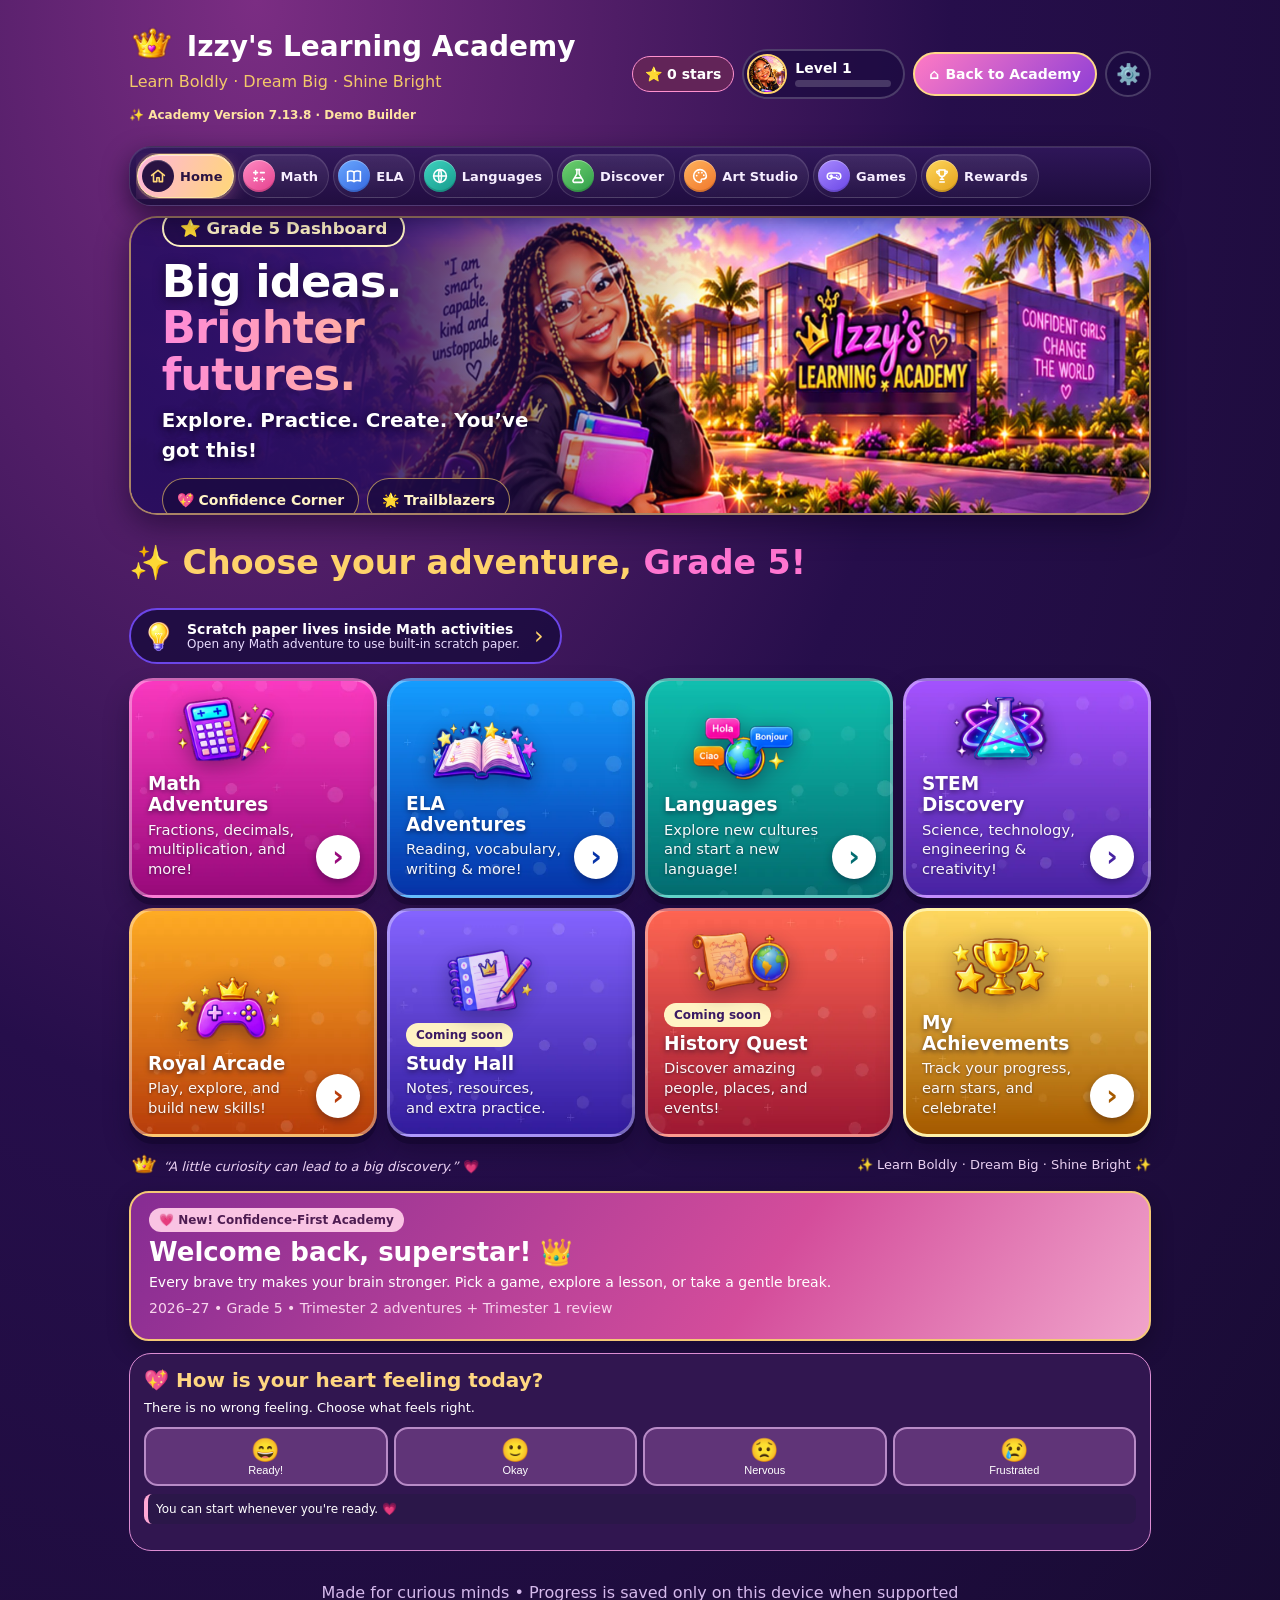
==== academy.html @ f44426f5 "V7.13.9: wider Izzy picture in the Level circle (it was too zoomed in) The Level chip's picture was " ====
<!DOCTYPE html>

<html lang="en"><head><meta charset="utf-8"/><meta content="width=device-width,initial-scale=1,viewport-fit=cover" name="viewport"/><meta content="#25134e" name="theme-color"/><title>Izzy's Learning Academy · V7.13.9 Demo Builder</title><style>
:root{font-family:system-ui,-apple-system,sans-serif;color:#fff;background:#190d35}*{box-sizing:border-box}body{margin:0;background:radial-gradient(ellipse at top,#4c237b,#1a0d36 75%);min-height:100vh}.wrap{max-width:1280px;margin:auto;padding:14px 18px 60px}header{display:flex;justify-content:space-between;align-items:center;gap:12px}h1{font-size:clamp(21px,3vw,34px);margin:8px 0 0}p{line-height:1.5}.sub{color:#f4c969;margin:4px 0 16px}.points{background:#43225d;border:1px solid #bd82e5;border-radius:40px;padding:12px 17px;font-weight:800;white-space:nowrap}.hero{position:relative;border-radius:24px;overflow:hidden;border:2px solid #f5c66b;box-shadow:0 10px 35px #0007}.hero img{width:100%;display:block}.hero .shade{position:absolute;bottom:0;left:0;right:0;height:25%;background:linear-gradient(transparent,#200e41bb)}.grid{display:grid;grid-template-columns:repeat(4,1fr);gap:14px;margin:20px 0}.tile{border:2px solid #f2c976;background:linear-gradient(145deg,#9d278f,#5b1c8a);color:white;border-radius:22px;padding:20px 13px;min-height:155px;text-align:center;cursor:pointer;box-shadow:0 8px 0 #120825;font:inherit}.tile:nth-child(2){background:linear-gradient(145deg,#1679c4,#154e9d)}.tile:nth-child(3){background:linear-gradient(145deg,#bd5387,#702277)}.tile:nth-child(4){background:linear-gradient(145deg,#1cb5a3,#076f84)}.tile b{display:block;font-size:clamp(16px,2vw,23px);margin:8px 0}.tile span{font-size:40px}.tile small{display:block;font-size:13px;line-height:1.5}.panel{background:#311650;border:1px solid #ad74cd;border-radius:22px;padding:22px;margin:14px 0}.panel h2{margin:0 0 12px;color:#ffd575}.hidden{display:none!important}.btn{background:#ffcf65;color:#261039;border:0;border-radius:13px;padding:13px 20px;font-weight:800;font-size:16px;cursor:pointer;margin:5px 6px 5px 0}.btn.secondary{background:#623c87;color:white;border:1px solid #b98ce0}.options{display:grid;grid-template-columns:repeat(2,minmax(0,1fr));gap:12px;margin:20px 0}.option{padding:16px;border:2px solid #a780c9;border-radius:14px;background:#48256d;color:white;text-align:left;font-size:19px;cursor:pointer;min-height:66px}.option:disabled{opacity:.8}.option.correct{background:#176e55;border-color:#6ce1a9}.option.wrong{background:#8b3057;border-color:#ff8d9e}.lesson{background:#1c103a;padding:17px;border-left:4px solid #ffcf65;border-radius:10px;margin:12px 0}.feedback{font-size:18px;font-weight:700;min-height:30px}.affirm{font-size:clamp(18px,3vw,25px);color:#ffdc92;font-weight:700}.tiny{font-size:13px;color:#dfc9f4}.chip{display:inline-block;border:1px solid #f3d48a;border-radius:30px;padding:7px 12px;margin:4px;color:#ffe6ad}.progress{height:13px;border-radius:30px;background:#1a0b2d;overflow:hidden}.bar{height:100%;background:linear-gradient(90deg,#ff9bce,#ffd16d);width:0;transition:width .3s}textarea{width:100%;min-height:125px;border-radius:12px;padding:15px;font-size:17px;background:#fff;color:#241235}.footer{text-align:center;color:#d5b9ec;margin-top:32px}button:focus-visible{outline:4px solid #fff} @media(max-width:760px){.grid{grid-template-columns:repeat(2,1fr)}.tile{min-height:145px}.wrap{padding:10px 12px 35px}.options{grid-template-columns:1fr}.panel{padding:17px}}@media(max-width:360px){.grid{gap:8px}.tile{padding:12px 6px}}
</style>
<style>
:root{--pink:#ff91ce;--hotpink:#ec55ac}
body{background:radial-gradient(ellipse at 20% 0%,#7b2d83,#260e4b 48%,#180b33)}
.points{border-color:var(--pink);background:#622458}
.tile:first-child{background:linear-gradient(145deg,#ef5ab0,#75279e)}
.tile:nth-child(3){background:linear-gradient(145deg,#ff83bc,#87369c)}
.panel{border-color:#dc8dd3}
.panel h2{color:#ffd781}
.btn{background:linear-gradient(110deg,#ffb2dc,#ffd678)}
.option.wrong{background:#48256d;border-color:#ffb4d7}
.v2-hero{background:linear-gradient(125deg,#862c93,#d44d9b 62%,#f0a4cb);padding:18px;border:2px solid #f4c876;border-radius:20px;margin:16px 0;box-shadow:0 8px 22px #0004}
.v2-hero h2{margin:0 0 6px;font-size:clamp(22px,3vw,30px)}
.v2-grid{display:grid;grid-template-columns:repeat(3,minmax(0,1fr));gap:12px;margin:14px 0}
.v2-card{background:#472266;border:1px solid #da8dcf;border-radius:16px;padding:16px}
.v2-card h3{margin:4px 0;color:#ffe0a4}
.v2-card button{margin-top:8px}
.v2-note{font-size:14px;color:#f8d5ed}
.v2-moods{display:grid;grid-template-columns:repeat(4,1fr);gap:8px}
.v2-moods button{background:#603478;border:2px solid #b88bc7;border-radius:14px;color:white;padding:12px 5px;font-size:15px;cursor:pointer}
.v2-moods button:focus,.v2-moods button[aria-pressed=true]{border-color:#ffd877;background:#9a3c8d}
.v2-moods strong{display:block;font-size:25px}
.v2-pill{display:inline-block;background:#f9c3e3;color:#4e1c52;border-radius:20px;padding:5px 12px;font-weight:800}
.v2-status{background:#2b1749;border-left:4px solid #ffa8d5;padding:13px;border-radius:8px;margin:12px 0}
.v2-hidden{display:none}
.v2-choices{display:grid;grid-template-columns:repeat(2,minmax(0,1fr));gap:10px}
.v2-choices button{min-height:65px}
.v2-mini{font-size:14px;color:#e6c9ec}
@media(max-width:760px){.v2-grid{grid-template-columns:1fr 1fr}.v2-moods{grid-template-columns:1fr 1fr}}
@media(max-width:450px){.v2-grid{grid-template-columns:1fr}}
</style>
<style>
/* ===== Multiplication Mastery V7.12.2 (same look as the Full Learning Sessions) ===== */
#v3Center.izmm{--ink:#2a1342;--ink2:#5b3a7c;--paper:#fffaf3;--good:#169a6b;--bad:#d1435b;position:relative;padding:16px;margin:12px 0;border:2px solid #e6b75f;border-radius:24px;background:radial-gradient(120% 90% at 10% 0%,#5a2a8a 0%,#3a1a66 45%,#22124a 100%);color:#fff;box-shadow:0 14px 34px #0b052866}
.izmm .izmm-head{display:flex;align-items:flex-start;gap:12px;justify-content:space-between}
.izmm .izmm-head h2{margin:0 0 4px;font-size:clamp(19px,2.4vw,24px);color:#ffe08f;line-height:1.2}
.izmm .izmm-head p{margin:0 0 12px;font-size:14px;line-height:1.4;color:#f4e6ff}
.izmm .izmm-head .izl-btn.ghost{flex:0 0 auto;background:#ffffff1a;color:#fff;border-color:#ffffff55}
.izmm .izmm-foot{margin:12px 2px 0;font-size:12.5px;color:#e3d2f7;opacity:.9}
.izmm .izmm-loading{color:#f4e6ff}
/* hub */
.izmm .izmm-hero{flex-wrap:nowrap}.izmm .izmm-hero .izl-hero-txt{flex:1 1 0}
.izmm .izmm-ring{position:relative;flex:0 0 auto;width:84px;height:84px;display:grid;place-items:center;align-content:center}
.izmm .izmm-ring svg{position:absolute;inset:0;width:100%;height:100%;transform:rotate(-90deg)}
.izmm .izmm-ring circle{fill:none;stroke-width:8;stroke-linecap:round}.izmm .izmm-ring .t{stroke:#ffffff22}.izmm .izmm-ring .f{stroke:#ffd36b;filter:drop-shadow(0 0 4px #ffd36b88)}
.izmm .izmm-ring b{position:relative;font-size:24px;line-height:1;color:#fff}.izmm .izmm-ring small{position:relative;font-size:11px;color:#ffe9b8;font-weight:800}
.izmm .izmm-stats{display:grid;grid-template-columns:repeat(4,1fr);gap:8px;margin:0 0 12px}
.izmm .izmm-tile{display:flex;flex-direction:column;align-items:center;gap:2px;padding:10px 6px;border-radius:16px;background:linear-gradient(160deg,#ffffff24,#ffffff0d);border:2px solid #ffd98744;text-align:center}
.izmm .izmm-tile span{font-size:20px;line-height:1}.izmm .izmm-tile strong{font-size:24px;line-height:1.1;color:#ffe08f}.izmm .izmm-tile small{font-size:12px;font-weight:750;color:#f1e3ff;line-height:1.2}
.izmm .izmm-resume{display:flex;align-items:center;justify-content:space-between;gap:10px;flex-wrap:wrap;margin:0 0 12px;padding:10px 12px;border-radius:16px;background:#fff3d6;color:#5e3504;font-weight:750;font-size:14.5px}
.izmm .izmm-h{display:flex;align-items:center;gap:8px;margin:14px 0 8px;font-size:16px;color:#ffe9b8}
.izmm .izmm-h span{display:grid;place-items:center;min-width:26px;height:26px;padding:0 4px;border-radius:99px;background:linear-gradient(135deg,#ffd36b,#ff9be0);color:#3a1450;font-size:13px}
.izmm .izmm-sub{margin:-2px 0 8px;font-size:13.5px;color:#f1e3ff;line-height:1.4}
.izmm .izmm-levels{display:grid;grid-template-columns:repeat(auto-fill,minmax(min(100%,210px),1fr));gap:10px}
.izmm .izmm-lvl{position:relative;display:flex;align-items:center;gap:12px;text-align:left;padding:12px;border-radius:18px;border:2px solid #e9d6ff;background:var(--paper);color:var(--ink);box-shadow:0 4px 0 #1a0b33;min-height:84px;transition:transform .1s}
.izmm .izmm-lvl:active{transform:translateY(3px);box-shadow:0 1px 0 #1a0b33}
.izmm .izmm-lvl.on{border-color:#ff9be0;background:linear-gradient(135deg,#fffaf0,#ffe9f6);box-shadow:0 0 0 3px #ff9be0,0 4px 0 #1a0b33}
.izmm .izmm-lvl.on::after{content:"✓";position:absolute;top:8px;right:10px;width:24px;height:24px;border-radius:50%;display:grid;place-items:center;background:#8f3fd6;color:#fff;font-weight:900;font-size:14px}
.izmm .izmm-lvl-t{display:flex;flex-direction:column;gap:2px;min-width:0;flex:1}
.izmm .izmm-lvl-t b{font-size:16px;line-height:1.2}.izmm .izmm-lvl-t small{font-size:13px;color:#7a5a9a;font-weight:700}
.izmm .izmm-lvl-t em{font-style:normal;font-size:12px;color:#5b3a7c;font-weight:750}
.izmm .izmm-bar{display:block;height:7px;margin:3px 0 1px;border-radius:99px;background:#efe6fb;overflow:hidden}.izmm .izmm-bar i{display:block;height:100%;border-radius:99px;background:linear-gradient(90deg,#ffd36b,#ff7ac4)}
.izmm .izmm-modes{display:grid;grid-template-columns:repeat(3,minmax(0,1fr));gap:10px}
.izmm .izmm-mode{display:flex;flex-direction:column;align-items:center;gap:2px;padding:12px 8px;border-radius:18px;border:2px solid #ffffff44;background:#ffffff14;color:#fff;min-height:96px;text-align:center}
.izmm .izmm-mode-ic{font-size:30px;line-height:1.1}.izmm .izmm-mode b{font-size:16px}.izmm .izmm-mode small{font-size:12.5px;color:#f1e3ff;line-height:1.25}
.izmm .izmm-mode.on{background:linear-gradient(135deg,#ff7ac4,#8f3fd6);border-color:#ffe3a1;box-shadow:0 4px 0 #2a1144}
.izmm .izmm-start{width:100%;margin:14px 0 4px}
.izmm .izmm-mode:focus-visible,.izmm .izmm-lvl:focus-visible,.izmm .izmm-map button:focus-visible,.izmm .izmm-flip:focus-visible{outline:3px solid #ffd36b;outline-offset:2px}
/* facts map */
.izmm .izmm-mapbox{margin-top:16px;padding:12px;border-radius:20px;background:#ffffff10;border:2px solid #ffd98744}
.izmm .izmm-mapbox .izmm-h{margin-top:0}
.izmm .izmm-map{display:grid;grid-template-columns:repeat(14,minmax(0,1fr));gap:2px;max-width:560px;margin:0 auto}
.izmm .izmm-map>*{aspect-ratio:1;min-width:0;display:grid;place-items:center;border-radius:6px;font:800 clamp(9px,2.5vw,13px)/1 system-ui,sans-serif;padding:0;border:0}
.izmm .izmm-map .hd{color:#ffe08f;background:transparent}.izmm .izmm-map .hd.corner{color:#ff9be0}
.izmm .izmm-map .hd.row{background:#ffffff1f;color:#ffe08f;border:1px solid #ffd98766}
.izmm .izmm-map .cell{background:#ffffff1a;color:#5e3504}
.izmm .izmm-map .cell.learning{background:#d9c0ff}
.izmm .izmm-map .cell.tricky{background:#ffb27a;color:#6a2400}
.izmm .izmm-map .cell.mastered{background:linear-gradient(145deg,#fff1b8,#ffc93c);color:#5e3504;box-shadow:inset 0 0 0 1px #fff6}
.izmm .izmm-legend{display:flex;flex-wrap:wrap;gap:6px 14px;justify-content:center;margin-top:10px;font-size:12.5px;color:#f1e3ff;font-weight:700}
.izmm .izmm-legend span{display:flex;align-items:center;gap:5px}
.izmm .izmm-legend i{width:14px;height:14px;border-radius:4px;background:#ffffff1a;border:1px solid #ffffff44}
.izmm .izmm-legend i.learning{background:#d9c0ff}.izmm .izmm-legend i.tricky{background:#ffb27a}.izmm .izmm-legend i.mastered{background:linear-gradient(145deg,#fff1b8,#ffc93c)}
/* play */
.izmm .izmm-play .izl-top{margin-bottom:8px}
.izmm .izmm-streak{flex:0 0 auto;padding:6px 12px;border-radius:99px;background:#ffffff1a;border:2px solid #ffffff33;font-weight:850;font-size:15px}
.izmm .izmm-streak.hot{background:linear-gradient(135deg,#ffd36b,#ff7a59);color:#4a1500;border-color:#ffe3a1;animation:izlpop .4s}
.izmm .izmm-prog{margin:0 0 10px;flex-wrap:wrap}.izmm .izmm-prog i.cur{background:#ffd36b;box-shadow:0 0 0 3px #ffd36b55}
.izmm .izmm-flip{display:block;width:100%;margin:12px 0;perspective:1200px;cursor:pointer;-webkit-tap-highlight-color:transparent;touch-action:manipulation;outline:none}
.izmm .izmm-flip[role="group"]{cursor:default}
.izmm .izmm-flip.t .izmm-inner{height:clamp(150px,26vw,210px)}
.izmm .izmm-inner{position:relative;width:100%;height:clamp(200px,34vw,250px);transform-style:preserve-3d;-webkit-transform-style:preserve-3d;transition:transform .55s cubic-bezier(.3,.7,.3,1.15)}
.izmm .izmm-flip.on .izmm-inner{transform:rotateY(180deg)}
.izmm .izmm-face{position:absolute;inset:0;display:flex;flex-direction:column;align-items:center;justify-content:center;gap:6px;padding:16px;border-radius:24px;text-align:center;backface-visibility:hidden;-webkit-backface-visibility:hidden}
.izmm .izmm-face.front{background:radial-gradient(circle at 18% 18%,#fff 0 6%,transparent 7%),radial-gradient(circle at 85% 80%,#ffe9f6 0 9%,transparent 10%),linear-gradient(150deg,#fffaf3,#f6edff);border:3px solid #f2c46d;box-shadow:0 6px 0 #c9a0e8,inset 0 0 0 6px #fff}
.izmm .izmm-face.back{transform:rotateY(180deg);background:radial-gradient(circle at 80% 20%,#fff6 0 7%,transparent 8%),linear-gradient(145deg,#ffd36b,#ff7ac4 55%,#8f3fd6);border:3px solid #fff3c4;color:#fff;box-shadow:0 6px 0 #5a1f86}
.izmm .izmm-face small{font-size:15px;font-weight:800;color:#7a5a9a;letter-spacing:.2px}.izmm .izmm-face.back small{color:#fff4dc}
.izmm .izmm-face strong{font-size:clamp(52px,13vw,88px);line-height:1;font-weight:900;color:#3d1a66;letter-spacing:1px}
.izmm .izmm-face.back strong{color:#fff;text-shadow:0 4px 0 #5a1f8655}
.izmm .izmm-groups{font-size:15px;font-weight:750;color:#6a4a8a}.izmm .izmm-face.back .izmm-groups{color:#fff}
.izmm .izmm-row{justify-content:center;margin-top:8px}.izmm .izmm-row .izl-btn{flex:1 1 140px}
.izmm .izmm-again{background:#fff0f6!important;color:#a3245d!important;border-color:#ffc4dd!important}
.izmm .izmm-display{width:min(100%,220px);min-height:62px;padding:6px 14px;border-radius:16px;border:3px solid #8f3fd6;background:#fff;font:900 34px/1 system-ui,sans-serif;color:var(--ink);text-align:center;box-shadow:0 0 0 4px #e8d8ff;outline:none;caret-color:#8f3fd6;-webkit-appearance:none;appearance:none}
.izmm .izmm-display::placeholder{color:#d6c4ee}
.izmm .izmm-display.right{border-color:var(--good);box-shadow:0 0 0 4px #b9efd9;background:#e7fbf2;color:#0d5a3e;opacity:1;-webkit-text-fill-color:#0d5a3e}
.izmm .izmm-display.wrong{border-color:var(--bad);box-shadow:0 0 0 4px #ffd0d8;background:#fff0f2;animation:izlshake .35s}
.izmm .izmm-pad .izl-key.clr{background:linear-gradient(#fff7e0,#ffe9b0);color:#7a4a00;font-size:20px}
.izmm .izmm-skiprow{display:flex;justify-content:center;margin-top:10px}
.izmm .izmm-skip{background:transparent!important;border-color:#e2d3f5!important;color:#7a5a9a!important;font-weight:750}
.izmm .izl-go{margin-top:12px}
.izmm .izmm-array{display:grid;grid-template-columns:repeat(var(--c),1fr);gap:4px;width:min(100%,calc(var(--c)*26px));margin:10px auto 4px}
.izmm .izmm-array i{aspect-ratio:1;border-radius:50%;background:#ffb300;box-shadow:inset 0 -2px 0 #0002}
.izmm .izmm-array i.b{background:#8f3fd6}.izmm .izmm-array i.x{background:transparent;box-shadow:inset 0 0 0 2px #d1435b88}
.izmm .izmm-zero{margin:8px 0 0;font-weight:700}
.izmm .izl-how ol{margin:6px 0;padding-left:22px;line-height:1.6;font-size:16px}
.izmm .izmm-ans{margin:6px 0 0;font-weight:900;font-size:18px;color:#3d1a66;text-align:center}
.izmm .izmm-spark{position:absolute;left:50%;top:38%;width:0;height:0;pointer-events:none}
.izmm .izmm-spark i{position:absolute;font-style:normal;color:#ffb300;font-size:22px;text-shadow:0 0 8px #ffd36b;transform:rotate(var(--r)) translateY(0);animation:izmmspark .9s ease-out forwards}
@keyframes izmmspark{to{transform:rotate(var(--r)) translateY(-110px);opacity:0}}
/* set complete */
.izmm .izmm-done{text-align:center}
.izmm .izmm-done-top{display:flex;align-items:center;gap:14px;text-align:left;justify-content:center;flex-wrap:wrap}
.izmm .izmm-done-top small{color:#c2187a;font-weight:900;text-transform:uppercase;letter-spacing:.5px;font-size:12px}
.izmm .izmm-done-top h3{margin:2px 0 4px}.izmm .izmm-done-top p{margin:0;color:var(--ink2);font-size:15px;max-width:420px}
.izmm .izmm-earn{margin:4px 0 0;font-weight:850;color:#7a3d00;font-size:16px}
.izmm .izmm-new{margin:8px auto 0;max-width:460px;padding:8px 12px;border-radius:12px;background:#fff3d6;color:#5e3504;font-weight:800}
.izmm .izmm-done h4{margin:14px 0 6px;color:#5b2a86}
.izmm .izmm-results{display:flex;flex-wrap:wrap;gap:6px;justify-content:center}
.izmm .izmm-chip{padding:6px 10px;border-radius:99px;font-weight:800;font-size:14.5px;background:#f3eaff;color:#4a2378}
.izmm .izmm-chip.ok{background:#e1f8ee;color:#0d5a3e}.izmm .izmm-chip.retry{background:#fff3d6;color:#6a4300}.izmm .izmm-chip.no{background:#ffe9f1;color:#a3245d}
@media (min-width:900px){
 .izmm .izmm-stage.t{display:grid;grid-template-columns:minmax(0,1.15fr) minmax(300px,1fr);gap:18px;align-items:center}
 .izmm .izmm-stage.t .izmm-flip.t .izmm-inner{height:300px}
 .izmm .izmm-stage.t .izl-numwrap{margin:0}
 .izmm .izmm-stage.t .izmm-row{width:100%;max-width:340px}
}
.izmm .izl-numwrap .izmm-row{width:100%;max-width:340px}
@media (max-width:600px){
 .izmm .izmm-stats{grid-template-columns:repeat(2,1fr)}
 .izmm .izmm-hero{gap:12px;padding:12px}.izmm .izmm-hero .izl-medal{display:none}
 .izmm .izmm-head{flex-direction:column;gap:0}.izmm .izmm-head .izl-btn{align-self:flex-start;margin:-4px 0 12px}
 .izmm .izmm-mapbox{padding:8px}
 .izmm .izl-title b{font-size:15px}
 .izmm .izmm-levels{grid-template-columns:1fr 1fr;gap:8px}
 .izmm .izmm-lvl{flex-direction:column;align-items:flex-start;gap:6px;padding:10px;min-height:0}
 .izmm .izmm-lvl .izl-medal.sm{width:40px;height:40px;font-size:21px;box-shadow:0 2px 0 #2a1144}
 .izmm .izmm-lvl.on::after{top:8px;right:8px}
 .izmm .izmm-lvl-t{width:100%}.izmm .izmm-lvl-t small{font-size:12px}
 .izmm .izmm-lvl:last-child{grid-column:1/-1;flex-direction:row;align-items:center}
 .izmm .izmm-flip.t .izmm-inner{height:150px}
 .izmm .izmm-flip.t .izmm-face strong{font-size:58px}
 .izmm .izmm-pad .izl-key{height:50px}
}
@media (prefers-reduced-motion:reduce){.izmm .izmm-inner{transition:none}.izmm .izmm-spark{display:none}}
/* 60-second challenge (V7.12.5) */
.izmm .izmm-clock{position:relative;flex:0 0 auto;width:62px;height:62px;display:grid;place-items:center}
.izmm .izmm-clock svg{position:absolute;inset:0;width:100%;height:100%;transform:rotate(-90deg)}
.izmm .izmm-clock circle{fill:none;stroke-width:8;stroke-linecap:round}.izmm .izmm-clock .t{stroke:#ffffff22}.izmm .izmm-clock .f{stroke:#ffd36b;transition:stroke-dasharray .1s linear}
.izmm .izmm-clock b{position:relative;font-size:22px;color:#fff;font-variant-numeric:tabular-nums}
.izmm .izmm-racehint{margin-left:auto;font-size:13px;font-weight:750;color:#7a5a9a}
.izmm .izmm-racebest{margin-top:8px;text-align:center}
@media (max-width:600px){.izmm .izmm-mode{min-height:0;padding:10px 4px}.izmm .izmm-mode small{font-size:11.5px}.izmm .izmm-mode b{font-size:14px}.izmm .izmm-racehint{display:none}}
</style><style id="v671Style">
/* V6.7.1: compact, single-view app shell. Existing activities and storage remain intact. */
.grid[hidden], [hidden]{display:none!important}html{scroll-padding-top:110px}body{overflow-x:hidden}.wrap{max-width:1050px;padding:12px 14px 28px}
header{gap:8px;align-items:center}header h1{font-size:clamp(20px,3.5vw,28px)}header .sub{font-size:clamp(12px,2.5vw,16px);margin-bottom:4px}header .points{font-size:14px;padding:9px 12px}
#academyNav{position:sticky;top:0;z-index:9000;background:#281343f2;backdrop-filter:blur(12px);border:1px solid #e8acdf;border-radius:16px;padding:7px;margin:10px 0;display:flex;align-items:center;gap:6px;box-shadow:0 6px 20px #16092388}
#academyNav .nav-scroll{display:flex;overflow-x:auto;gap:6px;flex:1;scrollbar-width:thin}
#academyNav button{font:700 13px system-ui;white-space:nowrap;border-radius:11px;border:1px solid #e7bbf0;background:#583070;color:#fff;min-height:43px;padding:9px 12px;cursor:pointer}
#academyNav button[aria-current=page]{background:linear-gradient(110deg,#ffb2dc,#ffd678);color:#341342;border-color:#ffdb7b}
#academyNav #royalLaunch{position:static!important;right:auto!important;bottom:auto!important;transform:none!important;box-shadow:none!important;margin:0!important;padding:9px!important;min-width:46px!important;min-height:43px!important;font-size:13px!important;white-space:nowrap}
.academy-view[hidden],#home[hidden],#area[hidden]{display:none!important}
#academyDashboard{margin:10px 0 18px}#academyDashboard .hero{max-height:270px}#academyDashboard .hero img{width:100%;max-height:270px;object-fit:cover;object-position:center 40%}
#academyDashboard .dash-title{color:#ffe19a;margin:16px 0 10px;font-size:19px}
#academyDashboard .dash-grid{display:grid;grid-template-columns:repeat(3,minmax(0,1fr));gap:10px}
#academyDashboard .dash-card{border:2px solid #f3c878;background:linear-gradient(140deg,#8f2e9b,#512071);color:white;border-radius:17px;padding:14px 10px;min-height:102px;font:inherit;cursor:pointer;text-align:center}
#academyDashboard .dash-card:nth-child(2n){background:linear-gradient(145deg,#246cae,#492080)}
#academyDashboard .dash-card b{display:block;font-size:16px;margin:5px 0}#academyDashboard .dash-card span{font-size:28px}#academyDashboard .dash-card small{display:block;font-size:12px;color:#ffe5ac}
#academyDashboard .dash-note{font-size:13px;color:#f2d8fa;margin:12px 2px}
.academy-view{padding:3px 0 25px}.academy-view>.panel,.academy-view>section{margin:12px 0!important}
.academy-view h2{font-size:clamp(21px,3vw,28px)}.academy-view p{line-height:1.4}
.academy-view button,.academy-view select{max-width:100%}
#v6Lab .v6tabs{display:flex;gap:7px;flex-wrap:wrap}#v6Lab .v6tabs button{margin:2px!important}
#cg65Hub .cg65Grid{gap:10px!important}#izzyLanguages button{max-width:100%}
#royalNotebook{z-index:9500!important}
@media(max-width:600px){.wrap{padding:8px 10px 20px}header .points{font-size:12px}#academyNav{margin:7px 0;padding:5px}#academyNav button{font-size:12px;padding:8px 10px}#academyDashboard .dash-grid{grid-template-columns:repeat(2,minmax(0,1fr));gap:8px}#academyDashboard .dash-card{min-height:90px;padding:10px 7px}#academyDashboard .hero,#academyDashboard .hero img{max-height:195px}.academy-view>.panel{padding:14px!important}#cg65Hub{padding:12px!important}#royalLaunch{font-size:0!important}}
</style><style id="v672Fix">
/* V6.7.2: one active subject at a time; accessible mobile layout */
#academyNav{max-width:100%;position:sticky;top:0;z-index:9999}
#academyNav .nav-scroll{min-width:0;overscroll-behavior-x:contain;-webkit-overflow-scrolling:touch}
#academyNav button{flex-shrink:0}
.academy-view[hidden],#home[hidden],#area[hidden]{display:none!important}
#iz67words,#iz67learning,#iz67lab{width:100%;max-width:100%;margin:12px auto;overflow-wrap:anywhere}
#iz67grid{max-width:100%;min-width:0;touch-action:pan-y}
#iz67words button,#iz67learning button,#iz67lab button{min-height:42px}
@media(max-width:600px){.wrap{padding:10px 12px 25px}#academyNav{margin:6px 0;padding:5px}#academyNav button{padding:9px 11px}#academyDashboard .hero{max-height:220px}#academyDashboard .hero img{max-height:220px}#iz67words,#iz67learning,#iz67lab{padding:13px!important}#iz67grid{gap:1px!important}#iz67grid button{min-width:0!important;padding:0!important;min-height:0!important;aspect-ratio:1;font-size:clamp(9px,2.6vw,15px)!important}}
</style><style id="v673Layout">
#v66>h2[hidden],#v66>p[hidden],#v66>.v66tabs[hidden]{display:none!important}
#v66{margin:12px 0!important;max-width:100%;box-sizing:border-box}
.beta-shortcut{margin:6px 6px 10px 0;min-height:44px}
#academyDashboard .hero{height:auto!important;max-height:none!important;aspect-ratio:16/9;display:block}
#academyDashboard .hero img{width:100%!important;height:100%!important;max-height:none!important;object-fit:contain;object-position:center}
#academyDashboard .hero .shade{pointer-events:none}
.academy-view{min-width:0;max-width:100%}
.academy-view[hidden],#home[hidden],#area[hidden]{display:none!important}
#v66,#izzyLanguages,#iz67lab,#cg65Hub,#v2Hub{scroll-margin-top:100px}
@media(orientation:landscape) and (max-height:550px){
 #academyDashboard .hero{width:min(100%,900px);max-height:70vh!important;margin-inline:auto}
 #academyDashboard .hero img{object-fit:contain}
 #academyNav{position:relative!important}
 #academyDashboard .dash-grid{grid-template-columns:repeat(3,minmax(0,1fr))!important}
}
@media(max-width:600px){
 #academyDashboard .hero{max-height:none!important}
 #academyDashboard .hero img{max-height:none!important}
 #v66{padding:12px!important}
 .academy-view .v66choices{grid-template-columns:repeat(2,minmax(0,1fr))}
}
</style><style id="v674Style">
.v674-landing{margin:12px 0!important;padding:16px!important}.v674-choices{display:grid;grid-template-columns:repeat(2,minmax(0,1fr));gap:10px}.v674-choice{background:linear-gradient(135deg,#ffb3d7,#ffdc8a);color:#321344;border:2px solid #edc06b;border-radius:16px;min-height:95px;padding:14px;display:flex;flex-direction:column;justify-content:center;gap:8px;text-align:left;cursor:pointer;font:inherit}.v674-choice strong{font-size:17px}.v674-choice small{font-size:13px}#academyView-games>#cg65Hub{margin-top:10px!important}#academyView-games .cg65Grid{display:grid;grid-template-columns:repeat(2,minmax(0,1fr));gap:10px}#academyView-games .cg65Tile{min-width:0}#academyView-games #iz67words[hidden],#academyView-languages #izzyLanguages[hidden]{display:none!important}#academyView-languages #iz67lab,#academyView-creative #iz67lab{margin-top:12px}#academyDashboard .hero{aspect-ratio:16/9;max-height:unset!important;height:auto!important}#academyDashboard .hero img{width:100%!important;height:100%!important;max-height:unset!important;object-fit:contain!important}#academyView-games #v2Hub{display:none!important}#v2Welcome,#v2MoodPanel{margin:12px 0!important}#academyView-ela #iz67words{display:none!important}
@media(max-width:480px){.v674-choices{grid-template-columns:repeat(2,minmax(0,1fr))}.v674-choice{padding:10px;min-height:88px}.v674-choice strong{font-size:15px}.v674-choice small{font-size:12px}}
@media(orientation:landscape) and (max-height:550px){#academyDashboard .hero{max-height:65vh!important;width:min(100%,850px);margin-inline:auto}#academyDashboard .hero img{object-fit:contain!important}#academyNav{position:relative!important}}
</style><style id="v675Compact">
#academyDashboard .hero{margin:0 0 12px!important}#academyDashboard .dash-title{margin:12px 0!important}#academyDashboard .dash-grid{gap:10px!important}#academyDashboard .dash-card{min-height:108px!important;padding:12px!important}#academyDashboard .dash-note{margin:12px 0!important}
#v2Welcome{margin:12px 0!important;padding:15px 18px!important;min-height:0!important}#v2Welcome h2{font-size:clamp(19px,4.2vw,26px)!important;margin:5px 0!important}#v2Welcome p{font-size:14px!important;line-height:1.4!important;margin:6px 0!important}#v2Welcome .v2-pill{font-size:12px!important;padding:5px 10px!important}
#v2MoodPanel{margin:10px 0!important;padding:14px!important}#v2MoodPanel h2{font-size:20px!important;margin:0 0 6px!important}#v2MoodPanel>p{font-size:13px!important;margin:0 0 9px!important}#v2MoodPanel .v2-moods{display:grid!important;grid-template-columns:repeat(4,minmax(0,1fr))!important;gap:6px!important}#v2MoodPanel .v2-moods button{padding:8px 2px!important;min-width:0!important;font-size:11px!important}#v2MoodPanel .v2-moods strong{display:block;font-size:23px!important}#v2MoodResponse{padding:8px!important;font-size:12px!important;margin-top:8px!important}
#academyView-math .v674-landing{margin-top:12px!important}#academyView-math .v674-choices{display:grid!important;grid-template-columns:repeat(2,minmax(0,1fr))!important;gap:10px!important}#academyView-math .v674-choice{min-height:92px!important;padding:12px!important}#academyView-math .v674-choice strong{font-size:16px!important}#academyView-math .v674-choice small{font-size:12px!important}#mathActiveContent{min-width:0}#mathActiveContent[hidden]{display:none!important}
@media (max-width:360px){#v2MoodPanel .v2-moods{grid-template-columns:repeat(2,minmax(0,1fr))!important}}
@media (orientation:landscape) and (max-height:500px){#academyDashboard .hero img{max-height:230px;object-fit:contain}#academyDashboard .dash-card{min-height:80px!important}}
</style><style id="v677ExpansionStyle">
#academyView-games .cg65Tile{position:relative;overflow:hidden;min-height:175px!important;padding:17px!important;border:2px solid #ffe1a0!important;border-radius:22px!important;background:linear-gradient(145deg,#fbd3eb,#e9a9e1)!important;color:#361344!important;box-shadow:0 6px 0 #28103f,0 12px 24px #10072055;transition:transform .18s}
#academyView-games .cg65Tile:nth-child(4n+2){background:linear-gradient(145deg,#c5e5ff,#a8c7ff)!important}#academyView-games .cg65Tile:nth-child(4n+3){background:linear-gradient(145deg,#ffe9b0,#ffc68d)!important}#academyView-games .cg65Tile:nth-child(4n){background:linear-gradient(145deg,#bff7e5,#92dcd7)!important}
#academyView-games .cg65Tile strong{color:#46145b!important;font-size:clamp(17px,3vw,21px)!important}#academyView-games .cg65Tile p{color:#4c305b!important;font-size:13px!important}#academyView-games .cg65Tile button{min-height:44px!important;background:#6b268e!important;color:white!important;border:2px solid #ffe3a1!important;border-radius:12px!important}#academyView-games .cg65Tile:active{transform:scale(.98)}
.v677-panel{background:linear-gradient(150deg,#452063,#2e174e);border:2px solid #f5c87d;border-radius:20px;padding:17px;margin:14px 0;color:#fff}.v677-panel h2{color:#ffe1a0;margin:0 0 8px}.v677-panel h3{color:#ffd89a}.v677-controls{display:flex;flex-wrap:wrap;gap:8px;margin:12px 0}.v677-controls button,.v677-action{border:2px solid #f5d78c;border-radius:12px;background:linear-gradient(125deg,#ffb5dc,#ffd98d);color:#32133d;min-height:45px;padding:9px 13px;font:700 14px system-ui;cursor:pointer}.v677-controls button[aria-pressed=true]{background:#6b3590;color:#fff}.v677-stage{background:#211037;border:1px solid #a879ca;border-radius:14px;padding:15px;margin:12px 0;line-height:1.6}.v677-answers{display:grid;grid-template-columns:repeat(2,minmax(0,1fr));gap:9px;margin:12px 0}.v677-answers button{padding:12px;background:#56337a;border:2px solid #bfa0e0;color:white;border-radius:12px;min-height:56px;font:600 15px system-ui;cursor:pointer}.v677-answers button:disabled{opacity:.75}.v677-feedback{min-height:38px;font-weight:700;color:#ffe2a0}.v677-small{color:#ead2f2;font-size:13px}.v677-progress{height:10px;background:#211033;border-radius:20px;overflow:hidden;margin:10px 0}.v677-progress>div{height:100%;background:linear-gradient(90deg,#ff91c7,#ffe28a)}.v677-fill svg{display:block;width:100%;max-width:420px;height:auto;margin:auto;touch-action:manipulation;background:#fff9ed;border-radius:14px;border:4px solid #f3c776}.v677-fill [data-fill]{cursor:pointer;stroke:#382044;stroke-width:5;stroke-linejoin:round}.v677-swatch{height:38px!important;min-height:38px!important;width:38px;padding:0!important;border-radius:50%!important;border:3px solid white!important}.v677-swatch[aria-pressed=true]{outline:3px solid #ffe07a;outline-offset:2px}.v677-code{display:grid;grid-template-columns:repeat(2,minmax(0,1fr));gap:8px}.v677-code button{background:#5a3678;color:#fff;border:1px solid #d8b0ef;border-radius:12px;padding:12px;min-height:52px}.v677-lesson-nav{display:flex;gap:8px;flex-wrap:wrap}.v677-lesson-nav button{background:#633781;color:#fff;border:1px solid #dda9f3;border-radius:12px;padding:10px;min-height:44px}.v677-lesson-nav button[aria-pressed=true]{background:#f9c6e6;color:#3d1749}@media(max-width:460px){.v677-answers{grid-template-columns:1fr}#academyView-games .cg65Tile{padding:12px!important;min-height:165px!important}}
</style><style id="iz68-stability">#area{scroll-margin-top:90px}#iz67words{scroll-margin-top:90px}#cg65Hub{scroll-margin-top:90px}#iz68ProgressiveWords{display:block;margin:12px 0;padding:12px 18px;min-height:48px} .cg-memory button{touch-action:manipulation;min-height:52px}</style><style id="iz683Chiclets">
/* V6.8.3: subject/activity chicklet polish. Homepage and game logic untouched. */
.academy-view .v674-choice,.academy-view .cg65Tile,.academy-view .v6action{position:relative;isolation:isolate;overflow:hidden;transform:translateZ(0);border-radius:21px!important;border:2px solid rgba(255,222,155,.92)!important;box-shadow:0 5px 0 #1b0a36,0 10px 22px #0b061a66,inset 0 1px 0 #ffffff77!important;transition:transform .16s ease,box-shadow .16s ease,filter .16s ease;touch-action:manipulation;-webkit-tap-highlight-color:transparent}
.academy-view .v674-choice:before,.academy-view .cg65Tile:before,.academy-view .v6action:before{content:"";position:absolute;z-index:-1;inset:0;background:radial-gradient(circle at 88% 9%,#ffffff88 0%,transparent 34%),linear-gradient(130deg,#ffffff38,transparent 55%);pointer-events:none}
.academy-view .v674-choice{background:linear-gradient(145deg,#ffb7e4 0%,#f58dca 55%,#c67aeb 100%)!important;color:#32123e!important;min-height:106px!important;padding:15px!important}
.academy-view .v674-choice:nth-child(4n+2){background:linear-gradient(145deg,#a8eaff,#8ebeff 55%,#b4a1ff)!important}
.academy-view .v674-choice:nth-child(4n+3){background:linear-gradient(145deg,#ffeaa4,#ffc78e 55%,#ffa9b9)!important}
.academy-view .v674-choice:nth-child(4n){background:linear-gradient(145deg,#b5ffe7,#84e4d5 55%,#91bff7)!important}
.academy-view .v674-choice strong{font-size:clamp(16px,2.6vw,19px)!important;letter-spacing:.1px;line-height:1.22}
.academy-view .v674-choice small{color:#493151!important;font-weight:600;line-height:1.35}
#academyView-games .cg65Tile{background:linear-gradient(145deg,#ffc6e9,#e6a1ed,#b68de7)!important;min-height:166px!important}
#academyView-games .cg65Tile:nth-child(4n+2){background:linear-gradient(145deg,#b6edff,#9bbdff,#b9a1ef)!important}
#academyView-games .cg65Tile:nth-child(4n+3){background:linear-gradient(145deg,#ffedb2,#ffce94,#ffafca)!important}
#academyView-games .cg65Tile:nth-child(4n){background:linear-gradient(145deg,#c4ffe9,#92e7d5,#8bc8ee)!important}
#academyView-games .cg65Tile button{background:linear-gradient(110deg,#67248e,#a02f96)!important;border-color:#ffe4ab!important;box-shadow:0 3px 0 #37104c!important}
.academy-view .v6action{background:linear-gradient(120deg,#ffb9df,#ffd78f)!important;color:#351442!important;min-height:46px}
.academy-view .v674-choice:active,.academy-view .cg65Tile:active,.academy-view .v6action:active{transform:translateY(3px) scale(.985)!important;box-shadow:0 2px 0 #1b0a36,0 5px 12px #0b061a55!important}
.academy-view .v674-choice:focus-visible,.academy-view .cg65Tile:focus-within,.academy-view .v6action:focus-visible{outline:3px solid #fff!important;outline-offset:3px}
@media(hover:hover){.academy-view .v674-choice:hover,.academy-view .cg65Tile:hover,.academy-view .v6action:hover{filter:brightness(1.055);transform:translateY(-2px)}}
@media(max-width:480px){.academy-view .v674-choice{min-height:96px!important;padding:11px!important}.academy-view .v674-choice strong{font-size:15px!important}#academyView-games .cg65Tile{padding:12px!important;min-height:155px!important}}
@media(prefers-reduced-motion:reduce){.academy-view .v674-choice,.academy-view .cg65Tile,.academy-view .v6action{transition:none!important}}
</style><style id="iz684Fixes">.iz680-chip{min-height:44px}</style><style id="iz685ArcadeStyle">
#iz685Arcade{margin:18px 0;padding:18px;border:2px solid #ffd46f;border-radius:24px;background:linear-gradient(145deg,#321257,#57236f 55%,#26194f);color:#fff;box-shadow:0 12px 28px #210b3960}
#iz685Arcade h2{color:#ffdf92;margin:0 0 6px}#iz685Arcade .arcade-grid{display:grid;grid-template-columns:repeat(3,minmax(0,1fr));gap:12px}
#iz685Arcade .arcade-tile{position:relative;overflow:hidden;border:2px solid #ffd782;border-radius:20px;padding:15px 10px;background:linear-gradient(155deg,#c841a6,#662d9a 60%,#272c85);color:white;min-height:170px;text-align:center;box-shadow:0 8px 0 #1b103f,0 13px 24px #100a2e99;touch-action:manipulation;transition:transform .12s}
#iz685Arcade .arcade-tile:active{transform:translateY(5px);box-shadow:0 3px 0 #1b103f}
#iz685Arcade .arcade-tile[aria-pressed=true]{outline:4px solid #7ff6e2;outline-offset:2px}
#iz685Arcade .arcade-tile .art{display:block;font-size:clamp(34px,5vw,54px);filter:drop-shadow(0 4px 5px #16063c)}
#iz685Arcade .arcade-tile strong{display:block;font-size:clamp(14px,2vw,19px);margin:8px 0}
#iz685Arcade .arcade-tile small{font-size:12px;line-height:1.3;display:block;color:#ffebf8}
#iz685Stage{margin-top:15px;border:2px solid #a48dff;border-radius:20px;padding:12px;background:#171532;min-height:80px}
#iz685Stage[hidden]{display:none!important}#iz685Stage canvas{display:block;width:100%;max-width:640px;max-height:60vh;margin:auto;background:#090e26;border-radius:14px;touch-action:none;user-select:none}
#iz685Stage button{border:0;border-radius:12px;padding:11px 16px;min-height:44px;background:#ffe08d;color:#30134a;font-weight:800;margin:4px;touch-action:manipulation}
#iz685Stage button:focus-visible,#iz685Arcade button:focus-visible{outline:3px solid #78fff0;outline-offset:3px}
#iz685Stage .game-controls{display:flex;justify-content:center;gap:10px;flex-wrap:wrap;align-items:center}
#iz685Stage .game-controls button{min-width:65px}#iz685Stage .game-info{font-size:14px;color:#fff0c4;text-align:center;margin:8px 0}
@media(max-width:580px){#iz685Arcade .arcade-grid{grid-template-columns:repeat(2,minmax(0,1fr))}#iz685Arcade .arcade-tile{min-height:150px}}
@media(prefers-reduced-motion:reduce){#iz685Arcade .arcade-tile{transition:none}}
</style><style id="iz69Style">
/* V7.0 Demo Builder: subject activity launchpads; approved homepage unchanged */
.iz69-intro{padding:15px 18px;margin:8px 0 12px;background:linear-gradient(115deg,#49216b,#702c80);border:1px solid #e7b8e3;border-radius:17px}
.iz69-intro h2{margin:0 0 4px;color:#ffe4a5}.iz69-intro>p{margin:5px 0;color:#f8dff7}.iz69-time{font-weight:800;color:#ffdc90!important}
.iz69-chooser{display:grid;grid-template-columns:repeat(2,minmax(0,1fr));gap:10px;margin:12px 0}
.iz69-choice{position:relative;min-width:0;min-height:124px;padding:14px 14px 12px 88px;border-radius:19px;border:2px solid #ffdb9b;background:linear-gradient(130deg,#f9b7e0,#ed83bd 56%,#b78af4);color:#2d123b;text-align:left;cursor:pointer;box-shadow:0 5px 0 #17092e;font:inherit;display:flex;flex-direction:column;justify-content:center;gap:5px;overflow:hidden}
.iz69-choice:nth-child(4n+2){background:linear-gradient(130deg,#a7e8fc,#90b8fb,#bea2f6)}.iz69-choice:nth-child(4n+3){background:linear-gradient(130deg,#ffe9ac,#ffc48d,#ffa7bc)}.iz69-choice:nth-child(4n){background:linear-gradient(130deg,#a6f5d8,#8cdad7,#8cbef2)}
.iz69-choice strong{font-size:clamp(15px,2.2vw,19px);line-height:1.2}.iz69-choice small{font-size:12px;line-height:1.35;color:#4c2d54;font-weight:650}.iz69-choice[aria-pressed=true]{outline:3px solid #fff;outline-offset:2px;box-shadow:0 5px 0 #17092e,0 0 0 6px #ffda7d}
.iz69-art{position:absolute;left:7px;top:50%;transform:translateY(-50%);width:70px;height:84px;filter:drop-shadow(0 3px 2px #47235b55)}.iz69-art svg{width:100%;height:100%}
.iz69-active{margin:14px 0;min-width:0;scroll-margin-top:100px}.iz69-active>section,.iz69-active>div{max-width:100%}
.iz69-back{background:#58307d;color:#fff;border:1px solid #e2b1ee;border-radius:12px;padding:10px 13px;min-height:44px;font-weight:700;margin:0 0 8px}
#academyView-art .v677-panel{max-width:100%}#academyView-games #iz685Arcade{margin:12px 0}
@media(max-width:600px){.iz69-choice{padding:10px 9px 10px 65px;min-height:110px}.iz69-art{width:57px;height:73px;left:3px}.iz69-choice strong{font-size:14px}.iz69-choice small{font-size:11px}.iz69-intro{padding:12px}}
@media(max-width:370px){.iz69-chooser{gap:7px}.iz69-choice{padding-left:49px}.iz69-art{width:44px}}
</style><style id="iz70ArtStyle">
#academyView-art .iz70-art{background:linear-gradient(140deg,#34104e,#1b163f);border:2px solid #ffd38b;border-radius:22px;padding:16px}#academyView-art .iz70-gallery{display:grid;grid-template-columns:repeat(4,minmax(0,1fr));gap:10px}#academyView-art .iz70-scene{background:linear-gradient(145deg,#ffd4eb,#b8c7ff);color:#321342;border:2px solid #ffe0a3;border-radius:17px;padding:12px 7px;min-height:92px;font:700 14px system-ui;cursor:pointer}#academyView-art .iz70-scene[aria-pressed=true]{outline:3px solid #fff;box-shadow:0 0 0 5px #8a388e}#academyView-art .iz70-scene svg{width:100%;height:55px;display:block}#academyView-art .iz70-toolbar{display:flex;flex-wrap:wrap;gap:7px;margin:12px 0}#academyView-art .iz70-toolbar button,#academyView-art .iz70-toolbar select{border:1px solid #ffe0a3;border-radius:11px;padding:10px;background:#5a2a78;color:white;min-height:44px;font:600 14px system-ui}#academyView-art .iz70-toolbar button[aria-pressed=true]{background:#ffdca0;color:#351343}#academyView-art .iz70-workspace{position:relative;max-width:680px;margin:auto;border:4px solid #ffdc9d;border-radius:16px;overflow:hidden;background:white;touch-action:none}#academyView-art .iz70-workspace svg{width:100%;height:auto;display:block;touch-action:none}#academyView-art .iz70-workspace canvas{position:absolute;inset:0;width:100%;height:100%;touch-action:none}#academyView-art .iz70-workspace [data-region]{cursor:crosshair;stroke:#302344;stroke-width:2.5;stroke-linejoin:round}#academyView-art .iz70-palette{display:flex;flex-wrap:wrap;gap:7px;margin:12px 0}#academyView-art .iz70-palette button{width:38px;height:38px;border-radius:50%;border:3px solid #fff;cursor:pointer}#academyView-art .iz70-palette button[aria-pressed=true]{outline:3px solid #ffd779;outline-offset:2px}#academyView-art .iz70-status{color:#ffe5ac;font-size:14px;min-height:22px}#academyView-art .iz70-art button:focus-visible{outline:3px solid white;outline-offset:3px}@media(max-width:520px){#academyView-art .iz70-gallery{grid-template-columns:repeat(2,minmax(0,1fr))}#academyView-art .iz70-art{padding:10px}}
</style><style id="iz71LayoutFix">
/* V7.1: one studio, clean section ownership, mobile nav */
#academyView-art>.iz69-intro,#academyView-art>.iz69-chooser,#academyView-art>.iz69-active{display:none!important}
#academyView-art>.iz70-art{margin:12px 0!important}
#academyNav{overflow:hidden!important}#academyNav .nav-scroll{scrollbar-width:none;scroll-padding-inline:8px}#academyNav .nav-scroll::-webkit-scrollbar{display:none}
#academyNav button{font-size:clamp(12px,2.5vw,14px);min-height:46px}
#academyView-art .iz70-gallery{margin-bottom:12px}
#academyView-art .iz70-scene{min-width:0;overflow:hidden}
#academyView-art .iz70-toolbar{gap:6px}
#academyView-art .iz70-toolbar button{flex:1 1 auto}
@media(max-width:480px){#academyView-art .iz70-scene{font-size:13px;padding:8px 5px}#academyView-art .iz70-toolbar button{padding:9px 7px;font-size:12px}#academyNav{border-radius:12px}}
</style><style id="iz72RepairStyle">
/* V7.2: repaired content ownership, mobile layout, and stable navigation */
#academyNav{max-width:100%;min-width:0;overflow:hidden;position:sticky!important;top:0!important}
#academyNav .nav-scroll{display:flex!important;min-width:0!important;overflow-x:auto!important;scrollbar-width:thin;scroll-padding-inline:12px;-webkit-overflow-scrolling:touch}
#academyNav .nav-scroll button{flex:0 0 auto!important;white-space:nowrap}
#academyView-art>.iz69-intro,#academyView-art>.iz69-chooser,#academyView-art>.iz69-active{display:none!important}
#academyView-art>.iz70-art{display:block!important;margin:10px 0!important}
#academyView-art .iz70-gallery{gap:10px}
#academyView-art .iz70-scene{display:flex;flex-direction:column;align-items:center;justify-content:center;gap:7px;text-align:center;min-height:120px;background:linear-gradient(145deg,#ffe6f4,#c3c7fa)!important}
#academyView-art .iz70-scene svg{height:75px;max-width:150px;filter:drop-shadow(0 3px 2px #41225933)}
#academyView-art .iz70-workspace{margin-top:10px}
#academyView-creative .iz69-active,#academyView-languages .iz69-active{min-height:0}
.iz69-active[hidden],.iz69-chooser[hidden],.iz69-active>[hidden]{display:none!important}
@media(max-width:600px){#academyNav{border-radius:12px!important}#academyView-art .iz70-gallery{grid-template-columns:repeat(2,minmax(0,1fr))}#academyView-art .iz70-scene{min-height:115px}#academyView-art .iz70-toolbar{gap:5px}#academyView-art .iz70-toolbar button{padding:9px 11px}}
</style><style id="iz73ArtVisuals">
/* V7.3: Illustrated scene chooser, art-first presentation */
#academyView-art .iz70-art{background:radial-gradient(ellipse at 80% 0%,#713079,#23143f 70%);padding:clamp(12px,2vw,22px);box-shadow:0 16px 38px #0b062877}
#academyView-art .iz70-gallery{grid-template-columns:repeat(2,minmax(0,1fr));gap:13px;margin:18px 0 20px}
#academyView-art .iz70-scene{position:relative;display:block;min-height:0;padding:0;aspect-ratio:1.5;overflow:hidden;background:#271641;border:3px solid #f8d8a0;border-radius:20px;box-shadow:0 6px 0 #130927,0 13px 20px #12072766;isolation:isolate}
#academyView-art .iz70-scene svg{width:100%;height:100%;object-fit:cover;display:block;filter:saturate(1.12)}
#academyView-art .iz70-scene span{position:absolute;inset:auto 0 0;padding:18px 8px 9px;background:linear-gradient(transparent,#1b0a38eb 45%);font-size:clamp(13px,2.8vw,18px);font-weight:900;color:white;text-shadow:0 2px 4px #1b0b39}
#academyView-art .iz70-scene[aria-pressed=true]{border-color:#fff4bd;outline:3px solid #e8a5ff;outline-offset:2px}
#academyView-art .iz70-workspace{box-shadow:0 10px 30px #110a3280}
#academyView-art .iz70-toolbar{gap:8px}#academyView-art .iz70-toolbar button{flex:1 1 auto}
@media(max-width:440px){#academyView-art .iz70-gallery{gap:9px}#academyView-art .iz70-scene{aspect-ratio:1.13}#academyView-art .iz70-scene span{font-size:12px;padding:15px 4px 6px}}
</style><style id="izMathReviewStyle">
/* Math review: compact launchpad and a single selected activity */
#academyView-math>.iz69-intro{padding:10px 13px!important;margin:6px 0 9px!important;border-radius:14px!important}
#academyView-math>.iz69-intro h2{font-size:clamp(17px,3.4vw,21px)!important;line-height:1.22!important;margin:0 0 3px!important}
#academyView-math>.iz69-intro p{font-size:13px!important;line-height:1.35!important;margin:3px 0!important}
#academyView-math>.iz69-intro .iz69-time{font-size:12px!important}
#academyView-math>.iz69-chooser{gap:8px!important;margin:8px 0 12px!important}
#academyView-math>.iz69-chooser>.iz69-choice{min-height:78px!important;padding:9px 9px 9px 60px!important;border-radius:15px!important;gap:3px!important}
#academyView-math .iz69-choice .iz69-art{width:47px!important;height:56px!important;left:5px!important}
#academyView-math>.iz69-chooser>.iz69-choice strong{font-size:clamp(13px,2.8vw,15px)!important;line-height:1.15!important}
#academyView-math>.iz69-chooser>.iz69-choice small{font-size:11px!important;line-height:1.2!important}
#academyView-math>.iz69-active{margin-top:10px!important}
#academyView-math>.iz69-active[hidden]{display:none!important}
#academyView-math>.iz69-active>.iz69-back{margin-bottom:8px!important}
#academyView-math>.iz69-active>[hidden]{display:none!important}
@media(max-width:390px){#academyView-math>.iz69-chooser>.iz69-choice{padding-left:51px!important}#academyView-math .iz69-choice .iz69-art{width:40px!important;height:48px!important}}
</style><style id="izElaReviewStyle">/* ELA review: mirror approved compact Math launchpad */

/* ELA review: compact launchpad and a single selected activity */
#academyView-ela>.iz69-intro{padding:10px 13px!important;margin:6px 0 9px!important;border-radius:14px!important}
#academyView-ela>.iz69-intro h2{font-size:clamp(17px,3.4vw,21px)!important;line-height:1.22!important;margin:0 0 3px!important}
#academyView-ela>.iz69-intro p{font-size:13px!important;line-height:1.35!important;margin:3px 0!important}
#academyView-ela>.iz69-intro .iz69-time{font-size:12px!important}
#academyView-ela>.iz69-chooser{gap:8px!important;margin:8px 0 12px!important}
#academyView-ela>.iz69-chooser>.iz69-choice{min-height:78px!important;padding:9px 9px 9px 60px!important;border-radius:15px!important;gap:3px!important}
#academyView-ela .iz69-choice .iz69-art{width:47px!important;height:56px!important;left:5px!important}
#academyView-ela>.iz69-chooser>.iz69-choice strong{font-size:clamp(13px,2.8vw,15px)!important;line-height:1.15!important}
#academyView-ela>.iz69-chooser>.iz69-choice small{font-size:11px!important;line-height:1.2!important}
#academyView-ela>.iz69-active{margin-top:10px!important}
#academyView-ela>.iz69-active[hidden]{display:none!important}
#academyView-ela>.iz69-active>.iz69-back{margin-bottom:8px!important}
#academyView-ela>.iz69-active>[hidden]{display:none!important}
@media(max-width:390px){#academyView-ela>.iz69-chooser>.iz69-choice{padding-left:51px!important}#academyView-ela .iz69-choice .iz69-art{width:40px!important;height:48px!important}}
</style><style id="izLanguageReviewStyle">#academyView-languages>.iz69-intro{padding:10px 13px!important;margin:5px 0 9px!important}#academyView-languages>.iz69-intro h2{font-size:clamp(18px,3vw,23px)!important}#academyView-languages>.iz69-intro p{font-size:13px!important;margin:3px 0!important}#academyView-languages>.iz69-chooser .iz69-choice{min-height:78px!important;padding:8px 8px 8px 59px!important}#academyView-languages>.iz69-chooser .iz69-art{width:48px!important;height:54px!important}#academyView-languages>.iz69-chooser .iz69-choice strong{font-size:14px!important}#academyView-languages>.iz69-chooser .iz69-choice small{font-size:11px!important}#academyView-languages>.iz69-active #iz67lab{margin:5px 0!important}</style><style id="izDiscoveryReviewStyle">
/* Discovery review: compact only subject launchpad; home artwork unchanged */
#academyView-creative > .iz69-intro{padding:9px 12px!important;margin:5px 0 8px!important;border-radius:13px}
#academyView-creative > .iz69-intro h2{font-size:clamp(17px,4vw,21px)!important;line-height:1.2;margin:0 0 3px!important}
#academyView-creative > .iz69-intro p{font-size:13px!important;line-height:1.35!important;margin:2px 0!important}
#academyView-creative > .iz69-chooser{gap:8px!important;margin:9px 0!important}
#academyView-creative .iz69-choice{min-height:76px!important;padding:8px 9px 8px 58px!important;border-radius:14px!important;gap:2px!important}
#academyView-creative .iz69-art{width:46px!important;height:53px!important;left:5px!important}
#academyView-creative .iz69-choice strong{font-size:13px!important;line-height:1.15!important}
#academyView-creative .iz69-choice small{font-size:11px!important;line-height:1.2!important}
#academyView-creative > .iz69-active{margin:8px 0!important}
#academyView-creative > .iz69-active > .iz69-back{min-height:38px;padding:7px 10px;font-size:12px}
</style><style id="izGameReviewFix">
/* Game Center review: compact controls; avoid stacked legacy chrome. */
#academyView-games .iz69-intro {padding:12px 15px!important;margin:10px 0!important}
#academyView-games .iz69-intro h2 {font-size:clamp(18px,4.4vw,23px)!important;line-height:1.2!important;margin:0 0 5px!important}
#academyView-games .iz69-intro p {font-size:14px!important;line-height:1.4!important;margin:4px 0!important}
#academyView-games .iz69-choice {min-height:90px!important;padding:10px!important;gap:8px!important}
#academyView-games .iz69-choice strong {font-size:15px!important}
#academyView-games .iz69-choice small {font-size:12px!important}
#academyView-games .cg65Grid {gap:10px!important}
#academyView-games .cg65Tile {padding:12px 9px!important;min-height:0!important}
#academyView-games .cg65Tile strong {font-size:16px!important}
#academyView-games .cg65Tile p {font-size:12px!important;margin:5px 0!important}
#academyView-games .cg65Tile button {font-size:13px!important;padding:9px!important}
#academyView-games #cg65Hub > .cg65Badge {display:none!important}
#academyView-games #cg65Hub > h2 {font-size:20px!important;margin:0 0 5px!important}
#academyView-games #cg65Hub > p {font-size:13px!important;margin:0 0 12px!important}
#izArtLegacyGames {margin:14px 0;padding:12px;border:1px solid #f8c8e9;border-radius:18px}
#izArtLegacyGames h3 {font-size:18px;margin:0 0 10px}
#izArtLegacyGames .cg65Grid {display:grid;grid-template-columns:repeat(2,minmax(0,1fr));gap:10px}
#izArtLegacyGames .cg65Tile {padding:12px}
</style><style id="izPremiumIntegratedCSS">
/* Premium integrated subject layout — applies only to subject views, never the approved homepage */
.academy-view:not([hidden]) > .iz69-intro{padding:10px 14px!important;margin:5px 0 8px!important;border-radius:15px!important}
.academy-view .iz69-intro h2{font-size:clamp(17px,3.7vw,23px)!important;line-height:1.18!important;margin:0 0 4px!important}
.academy-view .iz69-intro p{font-size:clamp(12px,2.65vw,15px)!important;line-height:1.35!important;margin:3px 0!important}
.academy-view .iz69-chooser{gap:8px!important;margin:7px 0!important}
.academy-view .iz69-choice{min-height:78px!important;padding:9px 8px 9px 57px!important;border-radius:15px!important;gap:3px!important;box-shadow:0 3px 0 #17092e!important}
.academy-view .iz69-choice .iz69-art{width:44px!important;height:48px!important;left:7px!important;top:50%!important;transform:translateY(-50%)!important}
.academy-view .iz69-choice .iz69-art svg{width:43px!important;height:48px!important}
.academy-view .iz69-choice strong{font-size:clamp(12px,2.75vw,15px)!important;line-height:1.15!important}
.academy-view .iz69-choice small{font-size:clamp(10px,2.3vw,12px)!important;line-height:1.18!important}
.academy-view .iz69-back{font-size:12px!important;min-height:35px!important;padding:7px 11px!important;margin:7px 0!important}
.academy-view .iz69-active{min-width:0}
.academy-view[hidden],.academy-view [hidden],.iz69-active[hidden],.iz69-chooser[hidden]{display:none!important}
#academyNav{scrollbar-width:none;overscroll-behavior-x:contain}#academyNav::-webkit-scrollbar{display:none}
#academyNav button{white-space:nowrap;flex-shrink:0}
/* Art: actual illustrations fill the scene selectors, not generic gradient rectangles */
#academyView-art .iz70-art{padding:12px!important;background:radial-gradient(ellipse at 12% 0%,#71368c 0%,#34104e 48%,#17102d 100%)!important}
#academyView-art .iz70-art>h2{font-size:21px;margin:0 0 5px}
#academyView-art .iz70-art>p{font-size:13px;line-height:1.35;margin:5px 0 9px}
#academyView-art .iz70-gallery{grid-template-columns:repeat(2,minmax(0,1fr))!important;gap:8px!important}
#academyView-art .iz70-scene{padding:0!important;min-height:0!important;overflow:hidden;position:relative;background:#170f35!important;border:2px solid #e8c179!important;box-shadow:0 5px 15px #09051c80}
#academyView-art .iz70-scene svg{width:100%!important;height:auto!important;aspect-ratio:500/450;display:block!important}
#academyView-art .iz70-scene span{display:block;background:linear-gradient(90deg,#2b123eea,#4a246ce8);padding:7px 4px;color:#fff4d5;font-size:12px;line-height:1.1}
#academyView-art .iz70-toolbar{gap:5px!important;margin:8px 0!important}
#academyView-art .iz70-toolbar button{padding:7px 9px!important;min-height:36px!important;font-size:12px!important}
#academyView-art .iz70-palette{gap:6px!important;margin:7px 0!important}
#academyView-art .iz70-palette button{width:31px!important;height:31px!important;min-width:31px!important}
#academyView-art .iz70-workspace{border-radius:15px;overflow:hidden;box-shadow:0 8px 30px #0c0829aa}
/* Arcade: cinematic cabinet styling without replacing existing game mechanics */
#iz685Arcade{background:radial-gradient(ellipse at 50% -10%,#713d9d 0%,#321357 46%,#110e30 100%)!important;border:2px solid #f6d182!important;box-shadow:inset 0 0 30px #b64df126,0 12px 30px #09051d99!important}
#iz685Arcade .arcade-tile{background:radial-gradient(circle at 50% 0%,#f264d8 0%,#682d9b 50%,#182c68 100%)!important;border-color:#ffe3a1!important;box-shadow:inset 0 0 20px #e5b2ff50,0 6px 0 #120a35,0 10px 22px #08051faa!important}
#cg65Hub .cg65Tile{min-height:0!important;padding:11px!important;border-radius:16px!important}
#cg65Hub .cg65Tile strong{font-size:clamp(13px,3vw,18px)!important}
#cg65Hub .cg65Tile button{min-height:37px!important;padding:8px!important}
#izPremiumDialog{background:linear-gradient(150deg,#321650,#171333);border:1px solid #f6d58e;border-radius:18px;padding:13px;margin:10px 0;color:#fff}
#izPremiumDialog h3{margin:0 0 6px;color:#ffe0a3;font-size:19px}
#izPremiumDialog select,#izPremiumDialog button{font:inherit;border-radius:10px;border:1px solid #e7b4e6;padding:9px;margin:4px 5px 4px 0;min-height:42px}
#izPremiumDialog button{background:#ffe1a0;color:#32143e;font-weight:700}
#izPremiumDialog .dialog-options{display:grid;grid-template-columns:repeat(2,minmax(0,1fr));gap:7px;margin:8px 0}
#izPremiumDialog .dialog-options button{margin:0;white-space:normal;text-align:left}
#izPremiumDialog .dialog-options button[aria-pressed=true]{background:#8be1cb;outline:3px solid #fff}
#izPremiumDialog .dialog-card{background:#fff8f5;color:#32143e;border-radius:13px;padding:13px;margin:9px 0;line-height:1.45}
#izPremiumDialog .dialog-feedback{min-height:30px;font-weight:700;color:#ffe4a2}
@media(max-width:420px){#academyView-art .iz70-art{padding:9px!important}.academy-view .iz69-choice{padding-left:51px!important}.academy-view .iz69-choice .iz69-art{left:4px!important;width:41px!important}}
</style><style id="izNavStyle">
/* ===== Tab bar (V7.12.6): glassy pills with drawn icons in coloured chips; the tab you're on glows gold-pink. =====
   Written with higher specificity than the older tab-bar rules (v671/v672/iz71/iz72/premium) so it applies on its own. */
nav#academyNav{background:linear-gradient(180deg,#30175af2,#1e0d3df2);border:1px solid #ffffff26!important;border-radius:22px!important;padding:6px!important;gap:6px;
  box-shadow:0 10px 26px #0c041d99,inset 0 1px 0 #ffffff1a;backdrop-filter:blur(14px);-webkit-backdrop-filter:blur(14px)}
/* Sized so all nine buttons fit on an iPad in landscape without scrolling, as they did in V7.12.5 (checked in Chromium from
   1024 to 1366 px wide, with 35 px or more to spare); narrower screens scroll the bar, showing as many tabs as V7.12.5 did. */
nav#academyNav .nav-scroll{gap:4px;padding:1px}
nav#academyNav .nav-scroll>button,nav#academyNav>button#royalLaunch{display:inline-flex!important;align-items:center;gap:6px;min-height:44px!important;min-width:0!important;
  padding:4px 10px 4px 4px!important;border-radius:999px!important;border:1px solid #ffffff22!important;background:linear-gradient(180deg,#ffffff17,#ffffff07)!important;
  color:#f6edff!important;font:700 13px/1 system-ui,-apple-system,"Segoe UI",Roboto,sans-serif!important;letter-spacing:.1px;white-space:nowrap;cursor:pointer;
  box-shadow:inset 0 1px 0 #ffffff14;transition:background .15s ease,box-shadow .15s ease,transform .08s ease;-webkit-tap-highlight-color:transparent}
nav#academyNav .nav-scroll>button:hover,nav#academyNav>button#royalLaunch:hover{background:linear-gradient(180deg,#ffffff26,#ffffff0d)!important}
nav#academyNav .nav-scroll>button:active,nav#academyNav>button#royalLaunch:active{transform:scale(.97)}
nav#academyNav .nav-scroll>button:focus-visible,nav#academyNav>button#royalLaunch:focus-visible{outline:3px solid #ffd678;outline-offset:2px}
nav#academyNav .nav-scroll>button[aria-current=page]{background:linear-gradient(110deg,#ffb4dc,#ffd778)!important;color:#2a1342!important;border-color:#ffe6a6!important;
  box-shadow:0 0 0 2px #ffd77840,0 6px 18px #ff9fd04d,inset 0 1px 0 #ffffff80}
.izn-ic{flex:0 0 auto;display:grid;place-items:center;width:32px;height:32px;border-radius:50%;color:#fff;background:var(--izn,#7b4bd6);
  box-shadow:inset 0 1px 0 #ffffff55,inset 0 -2px 0 #00000022}
.izn-ic svg{width:18px;height:18px;display:block}
.izn-home{--izn:linear-gradient(145deg,#a678f0,#6d3fc9)}.izn-math{--izn:linear-gradient(145deg,#ff8ac2,#e5408e)}.izn-ela{--izn:linear-gradient(145deg,#6aa8ff,#3567e0)}
.izn-languages{--izn:linear-gradient(145deg,#3fd3c0,#159a8b)}.izn-creative{--izn:linear-gradient(145deg,#6fd16f,#2f9d4a)}.izn-art{--izn:linear-gradient(145deg,#ffb35c,#f0762b)}
.izn-games{--izn:linear-gradient(145deg,#a98bff,#6a46e6)}.izn-rewards{--izn:linear-gradient(145deg,#ffd65c,#e3a11a)}.izn-notebook{--izn:linear-gradient(145deg,#d59cff,#9a52e8)}
nav#academyNav .nav-scroll>button[aria-current=page] .izn-ic{background:#2a1342;color:#ffd778;box-shadow:inset 0 1px 0 #ffffff33}
.izn-label{display:inline-block}
@media (min-width:601px) and (max-width:1100px){ /* older 1024-px iPads: a little tighter so Rewards and Notebook still show */
  nav#academyNav .nav-scroll>button,nav#academyNav>button#royalLaunch{padding:4px 9px 4px 4px!important;gap:5px}
  .izn-ic{width:30px;height:30px}.izn-ic svg{width:17px;height:17px}
}
@media (max-width:600px){
  nav#academyNav{border-radius:18px!important;padding:5px!important}
  nav#academyNav .nav-scroll>button,nav#academyNav>button#royalLaunch{min-height:44px!important;padding:4px 12px 4px 4px!important;gap:7px;font-size:13px!important}
  .izn-ic{width:34px;height:34px}.izn-ic svg{width:19px;height:19px}
  nav#academyNav>button#royalLaunch{padding:4px!important;gap:0}nav#academyNav>button#royalLaunch .izn-label{position:absolute;width:1px;height:1px;overflow:hidden;clip:rect(0 0 0 0)}
}
</style><style id="izFixV74">#academyView-creative #izPremiumDialog{display:none!important}</style><style id="izPremiumArcadePresentation">#iz685Stage{background:linear-gradient(145deg,#210e47,#3b155d 55%,#130a31);border:2px solid #e8b967;border-radius:26px;padding:clamp(12px,3vw,24px);box-shadow:0 12px 35px #09051e99,inset 0 0 30px #b353c533}#iz685Stage canvas{display:block;width:100%;max-width:480px;height:auto;margin:12px auto;border:5px solid #e8bb6b;border-radius:23px;box-shadow:0 0 0 3px #7b3c9c,0 0 34px #a64fc999;touch-action:none;background:#090923}#iz685Stage .game-controls{display:flex;gap:8px;flex-wrap:wrap;justify-content:center}#iz685Stage .game-controls button{min-height:48px;border-radius:16px;border:2px solid #f5ce81;background:linear-gradient(145deg,#633ca3,#aa3e9f);color:white;font-weight:800;padding:9px 14px;box-shadow:0 4px 0 #281341}#iz685Stage .game-info{color:#ffe4a6;font-weight:650;text-align:center}</style><style id="izPremiumArtPassCSS">
#academyView-art .iz70-workspace{overflow:auto!important;position:relative;max-width:100%;touch-action:pan-x pan-y;overscroll-behavior:contain}
#academyView-art .iz70-workspace svg,#academyView-art .iz70-workspace canvas{width:calc(100% * var(--iz-art-zoom,1))!important;max-width:none!important;}
#academyView-art .iz70-workspace svg [data-region]{stroke:#322644;stroke-width:1.45;stroke-linejoin:round;cursor:crosshair;vector-effect:non-scaling-stroke}
#academyView-art .iz70-workspace svg [data-region]:active{stroke:#c042ab;stroke-width:2.7}
#academyView-art .iz70-toolbar{display:flex;flex-wrap:wrap;gap:7px}
#academyView-art .iz70-toolbar button{min-height:42px}
#academyView-art .iz70-art{background:linear-gradient(140deg,#30104c,#141538)!important}
#academyView-art .iz70-status{min-height:24px}
</style><style>
/* V7.7: polished arcade controls, high-contrast art workspace, no homepage overrides */
#iz685Stage canvas{display:block;width:min(100%,480px);height:auto;margin:12px auto;border:4px solid #e5ba68;border-radius:22px;box-shadow:0 0 0 3px #3c175c,0 18px 48px #1e1039aa,0 0 28px #c95fff70;touch-action:none;background:#090923}
#iz685Stage .game-controls{display:flex;flex-wrap:wrap;justify-content:center;gap:9px;margin:12px 0}
#iz685Stage .game-controls button{min-height:44px;border-radius:12px;font-weight:800;touch-action:none}
#iz685Stage .game-info{text-align:center;font-weight:650;line-height:1.5}
#academyView-art .iz70-workspace{box-shadow:0 12px 35px #48276633;border:5px solid #f1d49b;border-radius:16px;overflow:hidden}
#academyView-art .iz70-toolbar button{min-height:44px}
@media(max-width:600px){#iz685Stage{max-width:100%;overflow:hidden}#iz685Stage .game-controls button{font-size:14px;padding:10px}}
</style><style id="izArcadeV8Style">
/* Royal Arcade V8 */
#iz685Arcade .arcade-tile{display:flex;flex-direction:column;align-items:center;gap:6px;padding:10px 10px 14px!important}
#iz685Arcade .iza-thumb{display:block;width:100%;aspect-ratio:4/5;height:auto;border-radius:14px;border:2px solid #ffe3a1;box-shadow:0 0 0 2px #3b175e,0 8px 18px #08051f99;background:#0b0a24}
#iz685Arcade .arcade-tile strong{margin:4px 0 0!important}
#iz685Stage{position:relative;padding:clamp(8px,2vw,16px)!important}
#iz685Stage .iza-top{display:flex;flex-wrap:wrap;align-items:center;justify-content:center;gap:8px;margin:0 0 8px}
#iz685Stage .iza-title{flex:1 1 140px;text-align:center;color:#ffe08f;font-size:clamp(16px,2.4vw,21px);letter-spacing:.3px;order:-1}
@media(min-width:700px){#iz685Stage .iza-title{order:0}}
#iz685Stage .iza-btn{min-height:44px;border-radius:14px;border:2px solid #f5ce81;background:linear-gradient(145deg,#4a2a86,#8d3496);color:#fff;font-weight:800;padding:8px 14px;box-shadow:0 3px 0 #22103a;font-size:15px}
#iz685Stage .iza-btn:disabled{opacity:.45}
#iz685Stage .iza-screen{position:relative;width:min(100%,600px,calc((100vh - 240px) * .8));width:min(100%,600px,calc((100dvh - 240px) * .8));min-width:min(100%,280px);margin:0 auto;aspect-ratio:4/5}
#iz685Stage .iza-screen canvas{display:block!important;width:100%!important;max-width:none!important;height:100%!important;max-height:none!important;aspect-ratio:auto!important;margin:0!important;border:4px solid #e9bd6c!important;border-radius:20px!important;box-shadow:0 0 0 3px #3c175c,0 14px 40px #12082ccc,0 0 30px #c95fff66!important;touch-action:none;background:#07061a;-webkit-user-select:none;user-select:none;-webkit-touch-callout:none}
#iz685Stage .iza-overlay{position:absolute;inset:4px;display:flex;align-items:center;justify-content:center;border-radius:17px;background:radial-gradient(circle at 50% 35%,#2b1258cc,#0b0620ee);padding:14px;z-index:2}
#iz685Stage .iza-overlay[hidden]{display:none!important}
#iz685Stage .iza-card{max-width:400px;width:100%;text-align:center;color:#fff;max-height:100%;overflow:auto}
#iz685Stage .iza-card h3{margin:0 0 6px;font-size:clamp(22px,4.5vw,32px);color:#ffe08f;text-shadow:0 2px 0 #4a1c6e,0 0 18px #ff7ad9}
#iz685Stage .iza-card p{margin:4px 0 8px;line-height:1.4;color:#ffeefb;font-size:15px}
#iz685Stage .iza-how{list-style:none;padding:0;margin:8px 0 12px;text-align:left;display:grid;gap:5px}
#iz685Stage .iza-how li{background:#ffffff14;border:1px solid #ffffff2a;border-radius:10px;padding:6px 10px;font-size:14px;line-height:1.35}
#iz685Stage .iza-row{display:flex;flex-wrap:wrap;gap:10px;justify-content:center;margin:10px 0 4px}
#iz685Stage .iza-obtn{min-height:52px;border-radius:16px;border:2px solid #ffe3a1;font-weight:900;font-size:17px;padding:10px 18px;color:#2b0f45;background:linear-gradient(145deg,#ffd5ef,#ffd36f);box-shadow:0 4px 0 #6d3a12}
#iz685Stage .iza-obtn.alt{color:#fff;background:linear-gradient(145deg,#5a33a6,#a53aa0);box-shadow:0 4px 0 #24103f}
#iz685Stage .iza-obtn:focus-visible,#iz685Stage .iza-btn:focus-visible,#iz685Stage .iza-pad:focus-visible{outline:3px solid #7ff6e2;outline-offset:3px}
#iz685Stage .iza-score{font-size:clamp(34px,7vw,48px)!important;font-weight:900;color:#7ff6e2!important;margin:2px 0!important;text-shadow:0 0 16px #2ad6ff}
#iz685Stage .iza-best{font-weight:800;color:#ffe08f!important}
#iz685Stage .iza-touch{display:flex;gap:10px;justify-content:center;margin:10px auto 4px;max-width:600px;flex-wrap:nowrap}
#iz685Stage .iza-pad{flex:1 1 0;min-height:60px;min-width:0;border-radius:18px;border:2px solid #f5ce81;background:linear-gradient(160deg,#6c3fb8,#b2409e);color:#fff;font-weight:900;font-size:clamp(14px,3.4vw,18px);box-shadow:0 5px 0 #24103f;touch-action:none;-webkit-user-select:none;user-select:none;-webkit-touch-callout:none;padding:6px}
#iz685Stage .iza-pad.wide{flex:1.4 1 0}
#iz685Stage .iza-pad.down{transform:translateY(4px);box-shadow:0 1px 0 #24103f;background:linear-gradient(160deg,#8f5ae0,#d54fbd)}
#iz685Stage .game-info{font-size:14px;margin:6px 0 0}
@media(max-width:600px){#iz685Stage{padding:6px!important}#iz685Stage .iza-title{display:none}#iz685Stage .iza-top{flex-wrap:nowrap;gap:6px}#iz685Stage .iza-btn{padding:8px 10px;font-size:14px;flex:1 1 auto}#iz685Stage .iza-screen{width:min(100%,calc((100dvh - 230px) * .8))}#iz685Stage .iza-touch{gap:6px}}
@media(prefers-reduced-motion:reduce){#iz685Stage .iza-pad,#iz685Stage .iza-obtn{transition:none}}

</style><style id="izChicletStyle">
/* ===== Chiclets V7.8.1: illustrated jewel tiles (home + every subject tab) ===== */
:is(#academyDashboard, #academyView-math, #academyView-ela, #academyView-languages, #academyView-creative, #academyView-games) .izc-grid{display:grid!important;grid-template-columns:repeat(auto-fill,minmax(min(100%,300px),1fr))!important;gap:14px!important;margin:12px 0 16px!important}
:is(#academyDashboard, #academyView-math, #academyView-ela, #academyView-languages, #academyView-creative, #academyView-games) .izc{
  position:relative!important;display:grid!important;grid-template-columns:70px minmax(0,1fr) 38px!important;grid-template-rows:1fr auto auto 1fr!important;column-gap:12px!important;row-gap:3px!important;align-items:center!important;
  text-align:left!important;min-height:108px!important;padding:14px 16px 14px 14px!important;border-radius:24px!important;border:2px solid #ffd987!important;color:#fff!important;font:inherit;cursor:pointer;
  background:radial-gradient(130% 120% at 8% 0%,var(--c1) 0%,var(--c2) 52%,var(--c3) 100%)!important;
  box-shadow:inset 0 2px 0 rgba(255,255,255,.45),inset 0 -10px 22px rgba(0,0,0,.22),0 6px 0 #1a0b33,0 14px 26px rgba(10,4,30,.42)!important;
  overflow:hidden!important;isolation:isolate;transition:transform .14s ease,box-shadow .14s ease;-webkit-tap-highlight-color:transparent;outline-offset:3px}
:is(#academyDashboard, #academyView-math, #academyView-ela, #academyView-languages, #academyView-creative, #academyView-games) .izc::before{content:"";position:absolute;left:-20%;right:-20%;top:-70%;height:110%;background:linear-gradient(180deg,rgba(255,255,255,.32),rgba(255,255,255,0) 70%);transform:rotate(-6deg);z-index:-1;pointer-events:none}
:is(#academyDashboard, #academyView-math, #academyView-ela, #academyView-languages, #academyView-creative, #academyView-games) .izc::after{content:"";position:absolute;inset:0;z-index:-1;pointer-events:none;opacity:.55;
  background-image:radial-gradient(circle at 82% 22%,rgba(255,255,255,.9) 0 1.5px,transparent 2.5px),radial-gradient(circle at 70% 78%,rgba(255,255,255,.7) 0 1px,transparent 2px),radial-gradient(circle at 93% 60%,rgba(255,240,180,.9) 0 1.5px,transparent 2.5px),radial-gradient(circle at 56% 12%,rgba(255,255,255,.6) 0 1px,transparent 2px)}
:is(#academyDashboard, #academyView-math, #academyView-ela, #academyView-languages, #academyView-creative, #academyView-games) .izc .izc-icon{grid-column:1!important;grid-row:1/5!important;width:70px!important;height:70px!important;position:static!important;transform:none!important;filter:drop-shadow(0 5px 4px rgba(20,4,40,.45));transition:transform .2s ease}
:is(#academyDashboard, #academyView-math, #academyView-ela, #academyView-languages, #academyView-creative, #academyView-games) .izc :is(strong,b){grid-column:2!important;grid-row:2!important;display:block!important;margin:0!important;font-size:clamp(16px,1.6vw,20px)!important;font-weight:900!important;line-height:1.15!important;color:#fff!important;letter-spacing:.1px;overflow-wrap:break-word;hyphens:auto;-webkit-hyphens:auto;min-width:0;text-shadow:0 2px 0 rgba(30,6,50,.35),0 0 12px rgba(255,255,255,.15)}
:is(#academyDashboard, #academyView-math, #academyView-ela, #academyView-languages, #academyView-creative, #academyView-games) .izc small{grid-column:2!important;grid-row:3!important;display:block!important;margin:0!important;font-size:13.5px!important;line-height:1.3!important;font-weight:650!important;color:#fff7e3!important;opacity:.95}
:is(#academyDashboard, #academyView-math, #academyView-ela, #academyView-languages, #academyView-creative, #academyView-games) .izc .izc-go{grid-column:3!important;grid-row:1/5!important;display:grid!important;place-items:center;width:38px!important;height:38px!important;border-radius:50%;background:#fff;box-shadow:0 3px 0 rgba(30,6,50,.35),0 0 0 4px rgba(255,255,255,.28);position:static!important;font-size:0}
:is(#academyDashboard, #academyView-math, #academyView-ela, #academyView-languages, #academyView-creative, #academyView-games) .izc .izc-go svg{width:24px;height:24px}
:is(#academyDashboard, #academyView-math, #academyView-ela, #academyView-languages, #academyView-creative, #academyView-games) .izc .izc-play{fill:var(--c2)}
:is(#academyDashboard, #academyView-math, #academyView-ela, #academyView-languages, #academyView-creative, #academyView-games) .izc .izc-tick{fill:none;stroke:#fff;stroke-width:3.2;stroke-linecap:round;stroke-linejoin:round;display:none}
:is(#academyDashboard, #academyView-math, #academyView-ela, #academyView-languages, #academyView-creative, #academyView-games) .izc[aria-pressed="true"]{border-color:#fff!important;box-shadow:inset 0 2px 0 rgba(255,255,255,.5),0 0 0 4px var(--c1),0 0 26px var(--c1),0 6px 0 #1a0b33!important;outline:none!important}
:is(#academyDashboard, #academyView-math, #academyView-ela, #academyView-languages, #academyView-creative, #academyView-games) .izc[aria-pressed="true"] .izc-go{background:var(--c2)}
:is(#academyDashboard, #academyView-math, #academyView-ela, #academyView-languages, #academyView-creative, #academyView-games) .izc[aria-pressed="true"] .izc-play{display:none}
:is(#academyDashboard, #academyView-math, #academyView-ela, #academyView-languages, #academyView-creative, #academyView-games) .izc[aria-pressed="true"] .izc-tick{display:block}
:is(#academyDashboard, #academyView-math, #academyView-ela, #academyView-languages, #academyView-creative, #academyView-games) .izc:active{transform:translateY(4px);box-shadow:inset 0 2px 0 rgba(255,255,255,.45),0 2px 0 #1a0b33,0 6px 14px rgba(10,4,30,.4)!important}
:is(#academyDashboard, #academyView-math, #academyView-ela, #academyView-languages, #academyView-creative, #academyView-games) .izc:focus-visible{outline:3px solid #fff!important}
@media(hover:hover){:is(#academyDashboard, #academyView-math, #academyView-ela, #academyView-languages, #academyView-creative, #academyView-games) .izc:hover .izc-icon{transform:scale(1.07) rotate(-3deg)}}
/* Phones: on Home, two columns with the icon on top. Inside a course (V7.12.9, NAV-101) the tiles are compact:
   icon left, words right, so every activity fits on one screen and the chosen one opens right under the tab bar. */
@media(max-width:620px){
  #academyDashboard .izc-grid{grid-template-columns:repeat(2,minmax(0,1fr))!important;gap:10px!important}
  #academyDashboard .izc{grid-template-columns:minmax(0,1fr)!important;grid-template-rows:auto auto auto!important;justify-items:center!important;text-align:center!important;min-height:158px!important;padding:12px 8px 12px!important;row-gap:4px!important;border-radius:20px!important}
  #academyDashboard .izc .izc-icon{grid-column:1!important;grid-row:1!important;width:62px!important;height:62px!important}
  #academyDashboard .izc :is(strong,b){grid-column:1!important;grid-row:2!important;font-size:15.5px!important}
  #academyDashboard .izc small{grid-column:1!important;grid-row:3!important;font-size:12px!important}
  #academyDashboard .izc .izc-go{display:none!important}
  #academyDashboard .izc[aria-pressed="true"]{box-shadow:inset 0 2px 0 rgba(255,255,255,.5),0 0 0 4px #fff,0 0 22px var(--c1),0 5px 0 #1a0b33!important}
}
@media(max-width:620px){
  /* Course tiles on phones (NAV-101, fixed in V7.12.12): icon left, words right, every word shown in full.
     The selector names the tile grid directly so older .iz69-choice padding rules (padding-left:51px) no longer win. */
  :is(#academyView-math, #academyView-ela, #academyView-languages, #academyView-creative, #academyView-games).academy-view>.iz69-chooser{grid-template-columns:repeat(2,minmax(0,1fr))!important;gap:8px!important}
  :is(#academyView-math, #academyView-ela, #academyView-languages, #academyView-creative, #academyView-games).academy-view>.iz69-chooser>.izc{grid-template-columns:38px minmax(0,1fr)!important;grid-template-rows:1fr auto auto 1fr!important;justify-items:start!important;align-items:center!important;text-align:left!important;min-height:72px!important;height:auto!important;padding:9px 9px 9px 8px!important;column-gap:7px!important;row-gap:2px!important;border-radius:16px!important}
  :is(#academyView-math, #academyView-ela, #academyView-languages, #academyView-creative, #academyView-games).academy-view>.iz69-chooser>.izc .izc-icon{grid-column:1!important;grid-row:1/5!important;width:38px!important;height:38px!important;margin:0!important;position:static!important}
  :is(#academyView-math, #academyView-ela, #academyView-languages, #academyView-creative, #academyView-games).academy-view>.iz69-chooser>.izc :is(strong,b){grid-column:2!important;grid-row:2!important;font-size:14px!important;line-height:1.2!important;max-width:100%!important;white-space:normal!important;overflow:visible!important;text-overflow:clip!important;overflow-wrap:anywhere!important;hyphens:manual}
  :is(#academyView-math, #academyView-ela, #academyView-languages, #academyView-creative, #academyView-games).academy-view>.iz69-chooser>.izc small{grid-column:2!important;grid-row:3!important;font-size:11.5px!important;line-height:1.25!important;display:block!important;max-width:100%!important;white-space:normal!important;overflow:visible!important;-webkit-line-clamp:unset!important;overflow-wrap:break-word!important}
  :is(#academyView-math, #academyView-ela, #academyView-languages, #academyView-creative, #academyView-games).academy-view>.iz69-chooser>.izc .izc-go{display:none!important}
  :is(#academyView-math, #academyView-ela, #academyView-languages, #academyView-creative, #academyView-games).academy-view>.iz69-chooser>.izc[aria-pressed="true"]{box-shadow:inset 0 2px 0 rgba(255,255,255,.5),0 0 0 3px #fff,0 0 18px var(--c1),0 4px 0 #1a0b33!important}
}
@media(max-width:359px){
  /* Very narrow phones: one tile per row, so long words like "Multiplication" have room */
  :is(#academyView-math, #academyView-ela, #academyView-languages, #academyView-creative, #academyView-games).academy-view>.iz69-chooser{grid-template-columns:minmax(0,1fr)!important;gap:7px!important}
  :is(#academyView-math, #academyView-ela, #academyView-languages, #academyView-creative, #academyView-games).academy-view>.iz69-chooser>.izc{min-height:62px!important}
}

/* An activity opened from its tile is the main view: the tile grid steps aside until "Back to … activities". */
:is(#academyView-math, #academyView-ela, #academyView-languages, #academyView-creative, #academyView-games).iz-focus>.iz69-chooser{display:none!important}
.academy-view.iz-focus>.iz69-active>.iz69-back{display:inline-flex!important;align-items:center;min-height:44px;font-weight:800}
@media(prefers-reduced-motion:reduce){:is(#academyDashboard, #academyView-math, #academyView-ela, #academyView-languages, #academyView-creative, #academyView-games) .izc,:is(#academyDashboard, #academyView-math, #academyView-ela, #academyView-languages, #academyView-creative, #academyView-games) .izc .izc-icon{transition:none}}

</style><style id="izArtStudioV781Style">
/* ===== Royal Art Studio V7.8.1 layout ===== */
#academyView-art .iz70-art .iz70-head h2{margin:0 0 4px!important;font-size:clamp(20px,2.6vw,26px)!important;color:#ffe08f}
#academyView-art .iz70-art .iz70-head p{margin:0 0 10px!important;font-size:14px!important;line-height:1.4;color:#f6e6ff}
/* Scene strip: real pictures that fill their frame */
#academyView-art .iz70-art .iz70-gallery{display:grid!important;grid-template-columns:repeat(4,minmax(0,170px))!important;gap:12px!important;justify-content:start;margin:0 0 14px!important}
#academyView-art .iz70-art .iz70-scene{position:relative!important;display:block!important;aspect-ratio:10/9!important;width:100%;padding:0!important;min-height:0!important;margin:0!important;border-radius:16px!important;overflow:hidden!important;border:3px solid #e8c179!important;background:#170f35!important;box-shadow:0 5px 0 #130927,0 10px 18px #0b052899!important;cursor:pointer}
#academyView-art .iz70-art .iz70-scene svg{position:absolute!important;inset:0!important;width:100%!important;height:100%!important;max-width:none!important;max-height:none!important;aspect-ratio:auto!important;filter:none!important}
#academyView-art .iz70-art .iz70-scene span{position:absolute!important;left:0!important;right:0!important;bottom:0!important;top:auto!important;display:block!important;padding:18px 4px 6px!important;background:linear-gradient(transparent,#1b0a38f0 62%)!important;font-size:13px!important;font-weight:900!important;line-height:1.1!important;color:#fff!important;text-align:center}
#academyView-art .iz70-art .iz70-scene[aria-pressed="true"]{border-color:#fff4bd!important;outline:4px solid #ff8fe0!important;outline-offset:2px;box-shadow:0 0 22px #ff8fe0aa,0 5px 0 #130927!important}
/* Studio: canvas + docked colors/tools */
#academyView-art .iz70-art .iz70-studio{display:grid;grid-template-columns:minmax(0,1fr) 258px;gap:16px;align-items:start}
#academyView-art .iz70-art .iz70-canvaswrap{min-width:0}
#academyView-art .iz70-art .iz70-workspace{width:min(100%,calc((100vh - 110px) * 1.111))!important;width:min(100%,calc((100dvh - 110px) * 1.111))!important;max-width:none!important;margin:0 auto!important;border:5px solid #f1d49b!important;border-radius:16px!important;background:#fff!important}
#academyView-art .iz70-art .iz70-status{text-align:center;margin:6px 0 0!important}
#academyView-art .iz70-art .iz70-dock{position:sticky;top:72px;z-index:5;display:flex;flex-direction:column;gap:12px;padding:12px;border-radius:20px;border:2px solid #e8c179;background:linear-gradient(170deg,#3a1660f2,#1c1240f2);box-shadow:0 12px 30px #08041d99}
#academyView-art .iz70-art .iz70-row{display:flex;flex-wrap:wrap;gap:8px;align-items:center}
#academyView-art .iz70-art .iz70-current{display:flex;align-items:center;gap:10px;width:100%}
#academyView-art .iz70-art .iz70-chip{flex:0 0 auto;width:46px;height:46px;border-radius:50%;border:4px solid #fff;box-shadow:0 0 0 2px #e8c179,0 0 16px rgba(255,255,255,.45)}
#academyView-art .iz70-art .iz70-chipname{font-weight:900;font-size:16px;color:#fff4d5}
#academyView-art .iz70-art .iz70-palette{display:grid!important;grid-template-columns:repeat(4,44px)!important;gap:10px!important;margin:0!important;justify-content:space-between;width:100%}
#academyView-art .iz70-art .iz70-swatch{width:44px!important;height:44px!important;min-width:44px!important;min-height:44px!important;padding:0!important;border-radius:50%!important;border:3px solid #fff!important;box-shadow:0 3px 6px #0008!important;cursor:pointer;transition:transform .1s}
#academyView-art .iz70-art .iz70-swatch[aria-pressed="true"]{outline:4px solid #ffd36b!important;outline-offset:3px;transform:scale(1.1)}
#academyView-art .iz70-art .iz70-more{width:100%;min-height:48px;border-radius:14px;border:2px solid #ffe3a1;background:linear-gradient(135deg,#ff6fb5,#8f3fd6);color:#fff;font:900 16px system-ui,sans-serif;box-shadow:0 4px 0 #24103f;cursor:pointer}
#academyView-art .iz70-art .iz70-tools{display:grid!important;grid-template-columns:repeat(3,minmax(0,1fr));gap:8px}
#academyView-art .iz70-art .iz70-tools button{min-height:58px;display:flex;flex-direction:column;align-items:center;justify-content:center;gap:2px;border-radius:14px;border:2px solid #e8c179;background:#4a2678;color:#fff;font:800 13px system-ui,sans-serif;cursor:pointer;padding:4px}
#academyView-art .iz70-art .iz70-tools button span{font-size:22px;line-height:1}
#academyView-art .iz70-art .iz70-tools button[aria-pressed="true"]{background:linear-gradient(135deg,#ffe08f,#ffb3d9);color:#3a1450;border-color:#fff}
#academyView-art .iz70-art .iz70-size{grid-column:1/-1;display:flex;align-items:center;gap:10px;color:#fff;font-weight:800;font-size:14px}
#academyView-art .iz70-art .iz70-size[hidden]{display:none!important}
#academyView-art .iz70-art .iz70-size input{flex:1;accent-color:#ff6fb5;min-height:32px}
#academyView-art .iz70-art .iz70-toolbar{display:grid!important;grid-template-columns:repeat(4,minmax(0,1fr))!important;gap:6px!important;margin:0!important}
#academyView-art .iz70-art .iz70-toolbar button{min-height:44px!important;padding:4px 2px!important;font:800 13px system-ui,sans-serif!important;border-radius:12px!important;border:1px solid #ffe0a3!important;background:#5a2a78!important;color:#fff!important;flex:none!important}
/* "More colors" sheet */
#academyView-art .iz70-art .iz70-sheet{position:fixed;inset:0;z-index:1000;display:flex;align-items:center;justify-content:center;padding:14px;background:#0b0620c4}
#academyView-art .iz70-art .iz70-sheet[hidden]{display:none!important}
#academyView-art .iz70-art .iz70-sheet-card{width:min(600px,100%);max-height:calc(100dvh - 28px);overflow:auto;padding:16px 18px;border-radius:24px;border:2px solid #e8c179;background:linear-gradient(160deg,#401868,#1c1240);color:#fff;box-shadow:0 20px 50px #000a}
#academyView-art .iz70-art .iz70-sheet-head{display:flex;align-items:center;justify-content:space-between;gap:10px;position:sticky;top:-16px;padding:4px 0 8px;background:inherit}
#academyView-art .iz70-art .iz70-sheet-head h3{margin:0;color:#ffe08f;font-size:21px}
#academyView-art .iz70-art .iz70-sheet-done{min-height:46px;padding:8px 20px;border-radius:14px;border:2px solid #fff;background:#ffd36b;color:#3a1450;font:900 16px system-ui,sans-serif;cursor:pointer}
#academyView-art .iz70-art .iz70-sheet h4{margin:14px 0 8px;color:#ffe08f;font-size:14px;letter-spacing:.3px;text-transform:uppercase}
#academyView-art .iz70-art .iz70-sheet-row{display:flex;flex-wrap:wrap;gap:12px}
#academyView-art .iz70-art .iz70-sheet .iz70-swatch{width:50px!important;height:50px!important}
#academyView-art .iz70-art .iz70-mix{display:flex;align-items:center;gap:12px;margin-top:16px;font-weight:900;font-size:15px}
#academyView-art .iz70-art .iz70-mix input{width:64px;height:48px;border:2px solid #fff;border-radius:12px;padding:2px;background:#fff;cursor:pointer}
/* iPad portrait and phones: canvas first, colors docked beneath it and kept on screen */
@media(max-width:920px){
  #academyView-art .iz70-art .iz70-studio{grid-template-columns:minmax(0,1fr);gap:10px}
  #academyView-art .iz70-art .iz70-workspace{width:min(100%,calc((100dvh - 330px) * 1.111))!important}
  #academyView-art .iz70-art .iz70-dock{top:auto;bottom:0;border-radius:20px 20px 12px 12px;gap:8px;padding:10px;box-shadow:0 -10px 28px #08041dcc}
  #academyView-art .iz70-art .iz70-colorrow{flex-wrap:nowrap}
  #academyView-art .iz70-art .iz70-current{width:auto}
  #academyView-art .iz70-art .iz70-chipname{display:none}
  #academyView-art .iz70-art .iz70-palette{display:flex!important;flex-wrap:nowrap!important;overflow-x:auto;gap:10px!important;padding:8px 8px!important;scrollbar-width:none;flex:1 1 auto;width:auto}
  #academyView-art .iz70-art .iz70-palette::-webkit-scrollbar{display:none}
  #academyView-art .iz70-art .iz70-more{width:auto;flex:0 0 auto;padding:0 14px;font-size:14px}
  #academyView-art .iz70-art .iz70-tools{grid-template-columns:repeat(3,minmax(0,1fr)) minmax(0,1.6fr)}
  #academyView-art .iz70-art .iz70-tools button{min-height:48px;flex-direction:row;gap:6px}
  #academyView-art .iz70-art .iz70-size{grid-column:auto}
  #academyView-art .iz70-art .iz70-toolbar{grid-template-columns:repeat(8,minmax(0,1fr))!important}
  #academyView-art .iz70-art .iz70-gallery{grid-template-columns:repeat(4,minmax(0,1fr))!important;gap:8px!important}
}
@media(max-width:600px){
  #academyView-art .iz70-art .iz70-current{display:none!important}
  #academyView-art .iz70-art .iz70-palette{padding:8px 8px!important}
  #academyView-art .iz70-art .iz70-more{padding:0 10px;font-size:13px}
  #academyView-art .iz70-art .iz70-head p{font-size:13px!important}
  #academyView-art .iz70-art .iz70-scene span{font-size:10px!important;padding:12px 2px 4px!important}
  #academyView-art .iz70-art .iz70-workspace{width:100%!important}
  #academyView-art .iz70-art .iz70-tools{grid-template-columns:repeat(3,minmax(0,1fr))}
  #academyView-art .iz70-art .iz70-size{grid-column:1/-1}
  #academyView-art .iz70-art .iz70-toolbar{grid-template-columns:repeat(4,minmax(0,1fr))!important}
  #academyView-art .iz70-art .iz70-sheet{align-items:flex-end;padding:8px}
  #academyView-art .iz70-art .iz70-sheet .iz70-swatch{width:46px!important;height:46px!important}
}

</style><style id="izPremiumArtV1Style">
/* Scoped premium coloring library. Existing homepage, lessons and V7.8 arcade unchanged. */
body.iz-premium-art-active #academyView-art>.iz70-art{background:transparent!important;border:0!important;padding:0!important;box-shadow:none!important}
body.iz-premium-art-active #academyView-art>.iz70-art>:not(#izPremiumArtStudio):not(#izPremiumArtReturn){display:none!important}
#academyView-art #izArtLegacyGames{display:none!important}
#academyView-art #izPremiumArtStudio[hidden],#academyView-art #izPremiumArtReturn[hidden],
#academyView-art #izPremiumArtStudio [hidden]{display:none!important}
#izPremiumArtStudio{box-sizing:border-box;width:100%;max-width:100%;margin:10px 0 18px;color:#fff;border-radius:23px;border:2px solid #e9c884;background:radial-gradient(ellipse at 100% 0%,#552279,#23103e 42%,#15112e);box-shadow:0 14px 33px #10071c88;padding:clamp(10px,2vw,22px)}
#izPremiumArtStudio *{box-sizing:border-box}#izPremiumArtStudio button{font:700 13px system-ui,-apple-system,sans-serif;cursor:pointer;touch-action:manipulation;min-height:42px}
#izPremiumArtStudio button:focus-visible,#izPremiumArtStudio input:focus-visible,#izPremiumArtReturn:focus-visible{outline:3px solid #fff5ac;outline-offset:2px}
#izPremiumArtStudio .izpa-header{display:flex;justify-content:space-between;align-items:center;gap:9px;margin:0 0 11px;padding:4px 4px 15px;border-bottom:1px solid #e6b8dd55}
#izPremiumArtStudio .izpa-header .izpa-eyebrow{display:block;color:#f9cb8b;font-size:10px;font-weight:900;letter-spacing:1.6px}
#izPremiumArtStudio .izpa-header h2{margin:5px 0 0!important;color:#ffe1a3!important;font-size:clamp(23px,5vw,34px)!important;font-family:Georgia,serif!important;letter-spacing:.2px}
#izPremiumArtStudio .izpa-header h2 span{color:#ffb1d8}#izPremiumArtStudio .izpa-header p{margin:4px 0;color:#f7dce9;font-size:13px}
#izPremiumArtStudio .izpa-header-icon{display:grid;place-items:center;font-size:42px;background:linear-gradient(140deg,#f3bfe8,#b0b6fb);color:#5b2a76;border:2px solid #ffd58a;width:68px;height:68px;border-radius:19px;box-shadow:0 7px 0 #1c0e34}
#izPremiumArtStudio h3{color:#ffdfa4;margin:0 0 5px;font-size:clamp(17px,3vw,21px)}
#izPremiumArtStudio .izpa-section-head{display:flex;align-items:center;justify-content:space-between;gap:7px;margin:13px 3px}
#izPremiumArtStudio .izpa-section-head p{color:#efd7e9;margin:0;font-size:12px}
#izPremiumArtStudio .izpa-grid{display:grid;grid-template-columns:repeat(2,minmax(0,1fr));gap:12px}
#izPremiumArtStudio .izpa-scene{padding:0;overflow:hidden;border:2px solid #e8c27b;border-radius:17px;background:linear-gradient(145deg,#51256e,#312151);color:#fff;text-align:left;display:flex;flex-direction:column;box-shadow:0 6px 0 #170e2f,0 9px 15px #08041466;transition:transform .15s}
#izPremiumArtStudio .izpa-scene:active{transform:translateY(4px)}
#izPremiumArtStudio .izpa-scene:nth-child(2){background:linear-gradient(145deg,#7e286b,#432a68)}
#izPremiumArtStudio .izpa-scene:nth-child(3){background:linear-gradient(145deg,#2b5085,#322b71)}
#izPremiumArtStudio .izpa-scene:nth-child(4){background:linear-gradient(145deg,#277b67,#305c77)}
#izPremiumArtStudio .izpa-scene-frame{display:block;max-height:290px;overflow:hidden;background:#fffefa}
#izPremiumArtStudio .izpa-scene-frame svg{height:100%;width:100%;max-height:290px;display:block;aspect-ratio:800/1000;object-fit:cover;min-width:0}
#izPremiumArtStudio .izpa-scene-copy{padding:10px 12px 12px;display:flex;flex-direction:column;gap:3px;min-height:86px}
#izPremiumArtStudio .izpa-scene-copy strong{font-size:clamp(14px,2.9vw,17px);color:#ffe6ba}
#izPremiumArtStudio .izpa-scene-copy small{font-size:11px;line-height:1.24;color:#f4e5f3}
#izPremiumArtStudio .izpa-scene-copy em{font-style:normal;color:#9dffe5;font-size:10px;font-weight:800}
#izPremiumArtStudio .izpa-helper{font-size:11px;color:#ebd6ed;margin:12px 2px}
#izPremiumArtStudio .izpa-subtle,#izPremiumArtStudio .izpa-legacy,#izPremiumArtReturn{border:1px solid #dbabe9;background:#57367b;border-radius:12px;color:#fff;min-height:42px;padding:9px 12px;white-space:normal}
#izPremiumArtStudio .izpa-legacy{display:block;width:100%;margin:11px 0 0;border-style:dashed;background:#2b1b44;color:#f7dbe9}
#izPremiumArtReturn{display:block;margin:14px 0;border:2px solid #ffe29e;font-weight:800}
#izPremiumArtStudio .izpa-editbar{display:flex;align-items:center;justify-content:space-between;gap:7px;margin:3px 0 10px}
#izPremiumArtStudio .izpa-editbar h3{flex:1;text-align:center;font-size:clamp(15px,3vw,20px)}
#izPremiumArtStudio .izpa-toolbar{display:flex;flex-wrap:wrap;gap:6px;align-items:center;margin:5px 0 9px}
#izPremiumArtStudio .izpa-toolbar button{border:1px solid #e2b2e6;background:#522b77;color:#fff;padding:9px 12px;border-radius:12px;flex:1;min-width:80px}
#izPremiumArtStudio .izpa-toolbar button[aria-pressed="true"]{background:linear-gradient(115deg,#f5a7ce,#ffe0a0);color:#321743;border-color:#ffedb3}
#izPremiumArtStudio .izpa-size{color:#ffe6b5;display:flex;align-items:center;gap:6px;font-size:12px;font-weight:700;flex:1 1 150px;padding:0 6px}
#izPremiumArtStudio .izpa-size input{width:100%;accent-color:#f5a3d5}
#izPremiumArtStudio .izpa-palette{display:grid;grid-template-columns:repeat(13,minmax(0,1fr));gap:6px;margin:10px 0 5px}
#izPremiumArtStudio .izpa-palette button{border-radius:50%;aspect-ratio:1;min-height:0!important;width:100%;border:2px solid #eee5f9;min-width:0;padding:0;box-shadow:0 2px 2px #10072188}
#izPremiumArtStudio .izpa-palette button[aria-pressed="true"]{outline:3px solid #ffe17d;outline-offset:2px;transform:scale(1.07)}
#izPremiumArtStudio .izpa-current-color{display:flex;align-items:center;gap:7px;color:#edd9f3;font-size:11px;margin:8px 0 10px}
#izPremiumArtStudio .izpa-current-color span{display:inline-block;width:21px;height:21px;border:2px solid #fff;border-radius:50%}
#izPremiumArtStudio .izpa-current-color label{display:flex;align-items:center;gap:7px}
#izPremiumArtStudio .izpa-current-color input{width:40px;height:30px;border:0;padding:0;background:transparent}
#izPremiumArtStudio .izpa-workspace{width:100%;max-width:660px;max-height:67vh;overflow:auto;margin:0 auto;background:#fdfaf7;border:4px solid #f6d68a;border-radius:14px;overscroll-behavior:contain;-webkit-overflow-scrolling:touch}
#izPremiumArtStudio .izpa-stage{position:relative;width:100%;margin:0;aspect-ratio:800/1000;touch-action:pan-x pan-y}
#izPremiumArtStudio .izpa-stage svg{display:block;width:100%;height:100%;touch-action:manipulation}
#izPremiumArtStudio .izpa-stage svg [data-iz-fill]{cursor:crosshair;touch-action:manipulation}
#izPremiumArtStudio .izpa-ink{display:block;position:absolute;inset:0;width:100%;height:100%;pointer-events:none;touch-action:none;user-select:none;-webkit-user-select:none}
#izPremiumArtStudio .izpa-zoom{display:flex;align-items:center;justify-content:center;gap:8px;margin:8px auto 11px;color:#f7d5e5;font-size:12px;flex-wrap:wrap}
#izPremiumArtStudio .izpa-zoom button{background:#482c70;color:white;border:1px solid #e5b5e8;border-radius:9px;padding:7px 11px;min-width:42px}
#izPremiumArtStudio .izpa-zoom [data-izpa-zoom-label]{font-weight:900;min-width:45px;text-align:center;color:#ffe0ab}
#izPremiumArtStudio .izpa-zoom>span:last-child{font-size:10px;opacity:.8}
#izPremiumArtStudio .izpa-actions{display:flex;flex-wrap:wrap;justify-content:center;gap:6px}
#izPremiumArtStudio .izpa-actions button{flex:1 1 110px;padding:9px 11px;border:1px solid #f3d48f;border-radius:11px;background:#56307e;color:#fff}
#izPremiumArtStudio .izpa-actions .izpa-save{background:linear-gradient(110deg,#f2a5d0,#ffe2a1);color:#331743}
#izPremiumArtStudio .izpa-status{min-height:23px;text-align:center;margin:10px 0 0;font-size:12px;color:#fbe4ab}
#izPremiumArtStudio .izpa-keepsakes{display:grid;grid-template-columns:repeat(2,minmax(0,1fr));gap:12px}
#izPremiumArtStudio .izpa-keepsake{display:flex;flex-direction:column;gap:5px;border:1px solid #d4a8e1;border-radius:14px;padding:10px;background:#3d205c}
#izPremiumArtStudio .izpa-keepsake-image{background:#fff;max-height:210px;overflow:hidden;text-align:center;border-radius:9px}
#izPremiumArtStudio .izpa-keepsake-image img,#izPremiumArtStudio .izpa-keepsake-image svg{height:210px;max-width:100%;width:auto}
#izPremiumArtStudio .izpa-keepsake strong{font-size:13px;color:#ffe5ae}
#izPremiumArtStudio .izpa-keepsake small{font-size:11px;color:#e6cdec}
#izPremiumArtStudio .izpa-keepsake-actions{display:flex;gap:7px}
#izPremiumArtStudio .izpa-keepsake-actions button{flex:1;border:1px solid #f0cb88;background:#512a78;border-radius:8px;color:white;padding:8px}
#izPremiumArtStudio .izpa-empty{padding:35px 15px;border:1px dashed #f0c8eb;border-radius:12px;color:#f6dbe8}
@media(min-width:870px){#izPremiumArtStudio .izpa-scene-frame{max-height:360px}#izPremiumArtStudio .izpa-scene-frame svg{max-height:360px}}
@media(max-width:510px){#izPremiumArtStudio .izpa-scene-copy{padding:8px 7px 10px;min-height:100px}#izPremiumArtStudio .izpa-scene-copy strong{font-size:13px}#izPremiumArtStudio .izpa-scene-copy small{font-size:10px}#izPremiumArtStudio .izpa-scene-frame{max-height:220px}#izPremiumArtStudio .izpa-scene-frame svg{max-height:220px}#izPremiumArtStudio .izpa-palette{grid-template-columns:repeat(9,minmax(0,1fr));gap:8px}#izPremiumArtStudio .izpa-zoom>span:last-child{display:none}#izPremiumArtStudio .izpa-editbar{flex-wrap:wrap}#izPremiumArtStudio .izpa-editbar h3{order:-1;flex:1 1 100%;text-align:left}#izPremiumArtStudio .izpa-toolbar button{min-width:65px}#izPremiumArtStudio .izpa-keepsakes{gap:7px}}
@media(prefers-reduced-motion:reduce){#izPremiumArtStudio .izpa-scene{transition:none!important}}
/* iPad landscape / laptop: full picture and tools side by side, reducing page travel. */
@media(min-width:900px) and (max-height:930px){
 #izPremiumArtStudio .izpa-view[data-izpa-view="edit"]:not([hidden]){display:grid;grid-template-columns:minmax(225px,280px) minmax(0,1fr);grid-template-rows:auto auto auto auto 1fr auto;column-gap:14px;row-gap:7px;align-items:start}
 #izPremiumArtStudio .izpa-editbar{grid-column:1 / -1;grid-row:1;margin-bottom:1px}
 #izPremiumArtStudio .izpa-toolbar{grid-column:1;grid-row:2;display:grid;grid-template-columns:repeat(3,minmax(0,1fr));gap:5px;margin:0}
 #izPremiumArtStudio .izpa-toolbar button{min-width:0;font-size:11px;padding:7px 3px}
 #izPremiumArtStudio .izpa-size{grid-column:1/-1}
 #izPremiumArtStudio .izpa-palette{grid-column:1;grid-row:3;grid-template-columns:repeat(7,minmax(0,1fr));gap:7px;margin:3px 0}
 #izPremiumArtStudio .izpa-current-color{grid-column:1;grid-row:4;margin:0 0 2px}
 #izPremiumArtStudio .izpa-actions{grid-column:1;grid-row:5;display:grid;grid-template-columns:repeat(2,minmax(0,1fr));align-self:start}
 #izPremiumArtStudio .izpa-actions button{min-width:0;min-height:40px;font-size:11px;padding:6px}
 #izPremiumArtStudio .izpa-status{grid-column:1;grid-row:6}
 #izPremiumArtStudio .izpa-workspace{grid-column:2;grid-row:2 / span 4;max-width:calc(80vh - 235px);max-height:calc(100vh - 260px);width:100%;margin:0 auto}
 #izPremiumArtStudio .izpa-zoom{grid-column:2;grid-row:6;margin:0}
}

/* Signature edition receives a featured hero placement; artwork itself is the live SVG. */
#izPremiumArtStudio .izpa-scene:first-child{grid-column:1/-1;display:grid;grid-template-columns:minmax(0,1fr) minmax(160px,.78fr);align-items:stretch;max-height:340px;overflow:hidden;background:linear-gradient(115deg,#53236d,#803f8f)!important;border-color:#ffdb82}
#izPremiumArtStudio .izpa-scene:first-child .izpa-scene-frame{max-height:338px;overflow:hidden}
#izPremiumArtStudio .izpa-scene:first-child .izpa-scene-frame svg{height:100%;width:100%;max-height:338px;object-fit:cover;object-position:top center}
#izPremiumArtStudio .izpa-scene:first-child .izpa-scene-copy{justify-content:center;gap:10px;padding:18px}
#izPremiumArtStudio .izpa-scene:first-child .izpa-scene-copy:before{content:"✦ SIGNATURE COLORING PAGE";display:block;color:#ffcf8d;font-size:11px;font-weight:900;letter-spacing:1px}
#izPremiumArtStudio .izpa-scene:first-child .izpa-scene-copy strong{font-size:clamp(19px,3vw,27px);color:#fff4d4}
#izPremiumArtStudio .izpa-scene:first-child .izpa-scene-copy small{font-size:12px;color:#ffe7f3}
@media(max-width:510px){#izPremiumArtStudio .izpa-scene:first-child{max-height:250px;grid-template-columns:minmax(0,1fr) minmax(135px,.8fr)}#izPremiumArtStudio .izpa-scene:first-child .izpa-scene-frame{max-height:250px}#izPremiumArtStudio .izpa-scene:first-child .izpa-scene-copy{padding:8px;gap:5px}#izPremiumArtStudio .izpa-scene:first-child .izpa-scene-copy:before{font-size:8px}#izPremiumArtStudio .izpa-scene:first-child .izpa-scene-copy small{font-size:10px}}

/* Signature Collection feature card; the image is the same editable page as the studio. */
#izPremiumArtStudio .izpa-scene:first-child{grid-column:1 / -1;display:grid;grid-template-columns:minmax(0,40%) minmax(0,1fr);background:linear-gradient(120deg,#512477 0%,#9a3e8d 65%,#513382 100%)}
#izPremiumArtStudio .izpa-scene:first-child .izpa-scene-frame{max-height:300px;display:flex;justify-content:center;align-items:center;background:#fffefa}
#izPremiumArtStudio .izpa-scene:first-child .izpa-scene-frame svg{max-height:300px;height:100%;width:100%;object-fit:contain}
#izPremiumArtStudio .izpa-scene:first-child .izpa-scene-copy{justify-content:center;padding:18px;min-height:140px}
#izPremiumArtStudio .izpa-scene:first-child .izpa-scene-copy:before{content:'✦ NEW COLORING PAGE';font-size:11px;letter-spacing:1.2px;color:#ffe79a;font-weight:900}
#izPremiumArtStudio .izpa-scene:first-child .izpa-scene-copy strong{font-family:Georgia,serif;font-size:clamp(20px,3vw,27px);line-height:1.07}
#izPremiumArtStudio .izpa-scene:first-child .izpa-scene-copy small{font-size:clamp(11px,2vw,14px);line-height:1.4}
@media(max-width:520px){#izPremiumArtStudio .izpa-scene:first-child{grid-template-columns:42% 58%}#izPremiumArtStudio .izpa-scene:first-child .izpa-scene-copy{padding:7px;min-height:120px}#izPremiumArtStudio .izpa-scene:first-child .izpa-scene-copy strong{font-size:16px}#izPremiumArtStudio .izpa-scene:first-child .izpa-scene-copy:before{font-size:9px}#izPremiumArtStudio .izpa-scene:first-child .izpa-scene-frame{max-height:220px}#izPremiumArtStudio .izpa-scene:first-child .izpa-scene-frame svg{max-height:220px}}

/* V7.9.1: better on-screen color controls, expanded inclusive color sheet, tablet focus. */
#izPremiumArtStudio [data-izpa-view="edit"]{scroll-margin-top:70px}
#izPremiumArtStudio .izpa-current-color{display:flex;flex-wrap:wrap;align-items:center;gap:7px}
#izPremiumArtStudio .izpa-current-color [data-izpa-current-name]{font-size:12px;color:#fff0c9}
#izPremiumArtStudio [data-izpa-more-colors]{background:linear-gradient(125deg,#ff9dd7,#ffe7a3);color:#2d1242;border:1px solid #ffe7ad;border-radius:10px;padding:8px 11px;min-height:42px}
#izPremiumArtStudio .izpa-palette{grid-template-columns:repeat(12,minmax(0,1fr))}
#izPremiumArtStudio .izpa-palette button{min-height:40px!important}
#izPremiumArtStudio .izpa-color-sheet{position:fixed;inset:0;background:#110720cc;z-index:25000;display:flex;align-items:center;justify-content:center;padding:16px;overscroll-behavior:contain}
#izPremiumArtStudio .izpa-sheet-card{background:linear-gradient(160deg,#49246a,#21103f);border:2px solid #ffdca0;box-shadow:0 15px 65px #0009;border-radius:23px;padding:18px;width:min(620px,100%);max-height:min(90vh,850px);overflow:auto;color:white}
#izPremiumArtStudio .izpa-sheet-head{display:flex;justify-content:space-between;align-items:center;gap:10px}
#izPremiumArtStudio .izpa-sheet-head h3{margin:0;color:#ffe7aa}
#izPremiumArtStudio .izpa-sheet-head button{background:linear-gradient(120deg,#f79bdd,#f7d98c);color:#32133c;border-radius:10px;padding:9px 14px;border:0}
#izPremiumArtStudio .izpa-color-group{padding:10px 0;border-bottom:1px solid #ffffff25}
#izPremiumArtStudio .izpa-color-group h4{margin:2px 0 8px;color:#ffdb9b;font-size:14px}
#izPremiumArtStudio .izpa-color-group-swatches{display:grid;grid-template-columns:repeat(9,minmax(0,1fr));gap:9px}
#izPremiumArtStudio .izpa-color-group-swatches button{aspect-ratio:1/1;border:3px solid #fff;border-radius:50%;min-height:40px;box-shadow:0 2px 7px #0006}
#izPremiumArtStudio .izpa-sheet-mix{display:flex;align-items:center;gap:15px;padding:12px 0}
#izPremiumArtStudio .izpa-sheet-mix input{width:65px;height:42px}
@media(orientation:landscape) and (min-width:900px){
 #izPremiumArtStudio .izpa-palette{grid-template-columns:repeat(6,minmax(0,1fr));gap:5px;margin:3px 0}
 #izPremiumArtStudio .izpa-palette button{min-height:40px!important;width:40px;height:40px}
 #izPremiumArtStudio .izpa-current-color{grid-column:1!important;grid-row:auto!important;margin:5px 0}
}
@media(max-width:520px){
 #izPremiumArtStudio .izpa-palette{grid-template-columns:repeat(6,minmax(0,1fr))}
 #izPremiumArtStudio .izpa-color-group-swatches{grid-template-columns:repeat(6,minmax(0,1fr));gap:8px}
}

</style><style id="izLessonsV79Style">
/* ===== Full Learning Sessions V7.9 ===== */
.iz680-panel.izl{--ink:#2a1342;--ink2:#5b3a7c;--paper:#fffaf3;--line:#ecdcf7;--gold:#f2c46d;--pink:#ff6fb5;--purple:#7b3fd1;--good:#169a6b;--bad:#d1435b;
  padding:16px!important;margin:12px 0!important;border:2px solid #e6b75f!important;border-radius:24px!important;background:radial-gradient(120% 90% at 10% 0%,#5a2a8a 0%,#3a1a66 45%,#22124a 100%)!important;color:#fff;box-shadow:0 14px 34px #0b052866}
.izl *{box-sizing:border-box}
.izl .izl-head h2{margin:0 0 4px!important;font-size:clamp(19px,2.4vw,24px)!important;color:#ffe08f}
.izl .izl-head p{margin:0 0 12px!important;font-size:14px;line-height:1.4!important;color:#f4e6ff}
.izl button{font:inherit;cursor:pointer;-webkit-tap-highlight-color:transparent;touch-action:manipulation}
.izl .izl-btn{min-height:48px;padding:10px 18px;border-radius:16px;border:2px solid transparent;font-weight:850;font-size:16px;line-height:1.15;display:inline-flex;align-items:center;justify-content:center;gap:6px;transition:transform .1s,filter .1s}
.izl .izl-btn:active{transform:translateY(2px)}
.izl .izl-btn.primary{background:linear-gradient(135deg,#ff7ac4,#8f3fd6);color:#fff;border-color:#ffe3a1;box-shadow:0 4px 0 #2a1144}
.izl .izl-btn.primary:disabled{filter:grayscale(.75) brightness(.95);opacity:.55;cursor:default;box-shadow:none}
.izl .izl-btn.ghost{background:#fff;color:#4a2378;border-color:#d9c2f2}
.izl-body > .izl-hero .izl-btn.ghost,.izl .izl-top .izl-btn.ghost{background:#ffffff1a;color:#fff;border-color:#ffffff55}
.izl .izl-btn.sm{min-height:40px;padding:6px 12px;font-size:14px}
.izl .izl-btn.big{min-height:54px;font-size:17px;padding:10px 22px}
.izl .izl-btn:focus-visible,.izl .izl-opt:focus-visible,.izl .izl-key:focus-visible,.izl .izl-lcard:focus-visible,.izl .izl-sent.pick:focus-visible{outline:3px solid #ffd36b;outline-offset:2px}
/* medallions + stars */
.izl .izl-medal{flex:0 0 auto;display:grid;place-items:center;width:74px;height:74px;border-radius:50%;font-size:38px;line-height:1;background:radial-gradient(circle at 35% 30%,#fff6 0 18%,transparent 19%),linear-gradient(145deg,#ffd36b,#ff7ac4 55%,#8f3fd6);border:3px solid #fff3c4;box-shadow:0 5px 0 #2a1144,0 0 18px #ff9be055}
.izl .izl-medal.sm{width:54px;height:54px;font-size:27px;border-width:2px;box-shadow:0 3px 0 #2a1144}
.izl .izl-medal.xs{width:40px;height:40px;font-size:21px;border-width:2px;box-shadow:none}
.izl .izl-stars i{font-style:normal;color:#d9cbe8;font-size:18px;letter-spacing:1px}
.izl .izl-stars i.on{color:#ffb300;text-shadow:0 0 6px #ffd36b}
/* map */
.izl .izl-hero{display:flex;align-items:center;gap:16px;flex-wrap:wrap;padding:16px;border-radius:20px;background:linear-gradient(120deg,#ff7ac433,#8f3fd633);border:2px solid #ffd98766;margin-bottom:12px}
.izl .izl-hero-txt{flex:1 1 220px;min-width:0}
.izl .izl-hero-txt small{display:block;color:#ffd98f;font-weight:800;text-transform:uppercase;letter-spacing:.5px;font-size:12px}
.izl .izl-hero-txt h3{margin:2px 0 4px;font-size:clamp(18px,2.2vw,22px);color:#fff}
.izl .izl-hero-txt p{margin:0;color:#f3e6ff;font-size:14px;line-height:1.4}
.izl .izl-hero-btns{display:flex;gap:8px;flex-wrap:wrap}
.izl .izl-summary{margin:4px 2px 10px!important;font-weight:800;color:#ffe9b8;font-size:14px}
.izl .izl-path{display:grid;grid-template-columns:repeat(auto-fill,minmax(min(100%,250px),1fr));gap:10px}
.izl .izl-lcard{position:relative;display:flex;align-items:center;gap:12px;text-align:left;padding:12px;border-radius:18px;border:2px solid #e9d6ff;background:var(--paper);color:var(--ink);box-shadow:0 4px 0 #1a0b33;min-height:84px}
.izl .izl-lcard.done{border-color:#ffd36b;background:linear-gradient(135deg,#fffaf0,#fff0d0)}
.izl .izl-lcard.next{outline:3px solid #ff9be0;outline-offset:2px}
.izl .izl-lcard:active{transform:translateY(3px);box-shadow:0 1px 0 #1a0b33}
.izl .izl-lc-txt{display:flex;flex-direction:column;min-width:0;flex:1}
.izl .izl-lc-txt small{color:#7a5a9a;font-weight:700;font-size:12px}
.izl .izl-lc-txt b{font-size:16px;line-height:1.2;margin:1px 0 2px;color:var(--ink)}
.izl .izl-tag{position:absolute;top:8px;right:10px;font-size:11px;font-weight:850;padding:2px 8px;border-radius:99px;background:#efe6fb;color:#6a4a8a}
.izl .izl-tag.ok{background:#ffe08f;color:#5e3504}.izl .izl-tag.go{background:#d8f5ea;color:#0f6b4b}
/* lesson top + stepper */
.izl .izl-top{display:flex;align-items:center;gap:12px;flex-wrap:wrap;margin-bottom:10px}
.izl .izl-title{display:flex;align-items:center;gap:10px;min-width:0;flex:1}
.izl .izl-title b{display:block;font-size:17px;line-height:1.2;color:#fff}.izl .izl-title small{color:#ffd98f;font-weight:700}
.izl .izl-steps{list-style:none;display:flex;gap:6px;margin:0 0 12px!important;padding:0!important;overflow-x:auto;scrollbar-width:none}
.izl .izl-steps::-webkit-scrollbar{display:none}
.izl .izl-steps li{flex:1 0 auto;display:flex;align-items:center;gap:6px;padding:6px 10px;border-radius:99px;background:#ffffff14;color:#e7d6fa;font-weight:750;font-size:13px;white-space:nowrap}
.izl .izl-steps li span{display:grid;place-items:center;width:22px;height:22px;border-radius:50%;background:#ffffff22;font-size:12px}
.izl .izl-steps li.cur{background:linear-gradient(135deg,#ffd36b,#ff9be0);color:#3a1450}.izl .izl-steps li.cur span{background:#fff}
.izl .izl-steps li.done{color:#fff}.izl .izl-steps li.done span{background:#2ec48f;color:#fff}
/* main card */
.izl .izl-card-main{position:relative;background:var(--paper);color:var(--ink);border-radius:22px;padding:18px;border:2px solid #f0dcb5;box-shadow:0 6px 0 #1a0b33,0 14px 26px #0a041e55;overflow:hidden}
.izl .izl-card-main h3{margin:6px 0 8px;color:#3d1a66;font-size:clamp(19px,2.3vw,24px);line-height:1.25}
.izl .izl-card-main h4{margin:14px 0 6px;color:#5b2a86}
.izl .izl-lead{font-size:17px;line-height:1.55!important;margin:0 0 10px;color:var(--ink)}
.izl .izl-qhead{display:flex;align-items:center;gap:10px}
.izl .izl-pill{font-size:12.5px;font-weight:850;padding:4px 10px;border-radius:99px;background:#efe3ff;color:#5b2a86;white-space:nowrap}
.izl .izl-pill.guided{background:#d9f4ff;color:#0d5579}.izl .izl-pill.ind{background:#ffe9c7;color:#7a3d00}.izl .izl-pill.mastery{background:linear-gradient(135deg,#ffe08f,#ffb3d9);color:#4a1a52}.izl .izl-pill.write{background:#e2f7dc;color:#215c14}
.izl .izl-qprog{display:flex;gap:5px;flex:1;justify-content:center}
.izl .izl-qprog i{width:12px;height:12px;border-radius:50%;background:#e6daf3}
.izl .izl-qprog i.cur{background:#8f3fd6;box-shadow:0 0 0 3px #e3cffb}.izl .izl-qprog i.ok{background:#2ec48f}.izl .izl-qprog i.no{background:#ffb3c1}
.izl .izl-say{margin-left:auto;width:44px;height:44px;border-radius:50%;border:2px solid #e2cff7;background:#fff;font-size:20px;flex:0 0 auto}
.izl .izl-ph .izl-say{width:40px;height:40px;font-size:18px}
.izl .izl-saynote{margin:6px 0 0!important;font-size:13px;color:#8a3d00;background:#fff3d6;border-radius:10px;padding:6px 10px}
.izl .izl-coach{margin:8px 0 0!important;font-size:14px;color:#5b3a7c;font-weight:650}
.izl .izl-prompt{font-size:clamp(19px,2.2vw,23px)!important}
.izl .izl-prompt sup{font-size:.65em}
.izl .izl-ctx{margin:10px 0 4px;padding:10px 14px;border-left:5px solid #c79bf2;background:#f6efff;border-radius:0 12px 12px 0;font-size:16px;line-height:1.5;white-space:pre-line;color:var(--ink)}
.izl .izl-try{margin:10px 0 0!important;font-weight:750;color:#7a3d00;background:#fff3d6;border-radius:12px;padding:8px 12px}
/* answer options */
.izl .izl-opts{display:grid;gap:10px;margin:12px 0}
.izl .izl-opt{display:flex;align-items:center;gap:12px;width:100%;text-align:left;min-height:58px;padding:10px 14px;border-radius:16px;border:3px solid #e2d3f5;background:#fff;color:var(--ink);font-size:17px;font-weight:650;line-height:1.3;box-shadow:0 3px 0 #e2d3f5;transition:border-color .12s,background .12s,transform .1s}
.izl .izl-letter{flex:0 0 auto;display:grid;place-items:center;width:34px;height:34px;border-radius:50%;background:#efe3ff;color:#5b2a86;font-weight:900;font-size:15px}
.izl .izl-otext{flex:1;min-width:0;overflow-wrap:anywhere}
.izl .izl-mark{flex:0 0 auto;width:28px;text-align:center;font-size:20px;font-weight:900}
.izl .izl-opt[aria-pressed="true"]{border-color:#6f22b8;background:#ead8ff;box-shadow:0 0 0 4px #c9a6ff,0 3px 0 #6f22b8}
.izl .izl-opt[aria-pressed="true"] .izl-letter{background:#8f3fd6;color:#fff}
.izl .izl-opt[aria-pressed="true"]:not(.right):not(.wrong) .izl-mark{width:auto;min-width:28px}.izl .izl-opt[aria-pressed="true"]:not(.right):not(.wrong) .izl-mark::after{content:"Chosen";display:inline-block;padding:3px 9px;border-radius:999px;background:#6f22b8;color:#fff;font-size:12.5px;font-weight:800;letter-spacing:.2px}
.izl .izl-opt.right{border-color:var(--good)!important;background:#e7fbf2!important;box-shadow:0 0 0 4px #b9efd9,0 3px 0 var(--good)!important}
.izl .izl-opt.right .izl-letter{background:var(--good);color:#fff}.izl .izl-opt.right .izl-mark::after{content:"\2713";color:var(--good);font-size:22px}
.izl .izl-opt.wrong{border-color:var(--bad)!important;background:#fff0f2!important;box-shadow:0 3px 0 var(--bad)!important;opacity:.85}
.izl .izl-opt.wrong .izl-letter{background:var(--bad);color:#fff}.izl .izl-opt.wrong .izl-mark::after{content:"\2715";color:var(--bad);font-size:20px}
.izl .izl-opt.locked{cursor:default}
/* keypad */
.izl .izl-numwrap{display:flex;flex-direction:column;align-items:center;gap:10px;margin:12px 0}
.izl .izl-display{display:flex;align-items:center;gap:6px;min-width:min(100%,280px);min-height:62px;padding:8px 16px;border-radius:16px;border:3px solid #8f3fd6;background:#fff;font-size:30px;font-weight:900;color:var(--ink);box-shadow:0 0 0 4px #e8d8ff;justify-content:center;outline:none}
.izl .izl-display .pre,.izl .izl-display .unit{font-size:17px;font-weight:750;color:#7a5a9a}
.izl .izl-display .caret{width:3px;height:30px;background:#8f3fd6;animation:izlblink 1s steps(2) infinite}
.izl .izl-display.right{border-color:var(--good);box-shadow:0 0 0 4px #b9efd9;background:#e7fbf2}.izl .izl-display.right .caret,.izl .izl-display.wrong .caret{display:none}
.izl .izl-display.wrong{border-color:var(--bad);box-shadow:0 0 0 4px #ffd0d8;background:#fff0f2;animation:izlshake .35s}
@keyframes izlblink{50%{opacity:0}}@keyframes izlshake{25%{transform:translateX(-6px)}75%{transform:translateX(6px)}}
.izl .izl-keypad{display:grid;grid-template-columns:repeat(3,72px);gap:8px}
.izl .izl-key{height:56px;border-radius:14px;border:2px solid #d9c2f2;background:linear-gradient(#fff,#f3eaff);color:var(--ink);font-size:24px;font-weight:850;box-shadow:0 3px 0 #c6aee6}
.izl .izl-key:active{transform:translateY(2px);box-shadow:0 1px 0 #c6aee6}
.izl .izl-key.del{background:linear-gradient(#ffe9f1,#ffd5e6);color:#a3245d}
.izl .izl-tip{margin:4px 0!important;font-size:14px;color:#6a4a8a;font-weight:650;text-align:center}
.izl .izl-tip.big{font-size:16px;background:#f3eaff;border-radius:12px;padding:10px}
/* feedback, hint, how */
.izl .izl-feedback{margin:12px 0 0;padding:12px 14px;border-radius:14px;font-size:16px;line-height:1.45;display:flex;flex-wrap:wrap;gap:4px;align-items:baseline}
.izl .izl-feedback.good{background:#e1f8ee;color:#0d5a3e;border:2px solid #9fe2c6}
.izl .izl-feedback.bad{background:#fff1e6;color:#7a3500;border:2px solid #ffd2a8}
.izl .izl-feedback.retry,.izl .izl-feedback.info{background:#fff7d9;color:#6a4a00;border:2px solid #ffe08f}
.izl .izl-pts{margin-left:auto;font-weight:900;color:#a86400;background:#fff;border-radius:99px;padding:2px 10px;animation:izlpop .5s}
@keyframes izlpop{0%{transform:scale(.4);opacity:0}70%{transform:scale(1.2)}}
.izl .izl-hint{margin:10px 0 0;padding:10px 14px;border-radius:14px;background:#f0f7ff;border:2px dashed #9cc8f5;color:#16416a;font-size:15.5px;line-height:1.45}
.izl .izl-how{margin:10px 0 0;padding:12px 14px;border-radius:14px;background:#f6efff;border:2px solid #e0cdf7;color:var(--ink)}
.izl .izl-steplist{margin:6px 0 0;padding-left:22px;font-size:16px;line-height:1.6}
.izl .izl-actions{display:flex;align-items:center;justify-content:space-between;gap:10px;flex-wrap:wrap;margin-top:14px}
.izl .izl-actions.wrap{justify-content:center}
.izl .izl-tools{display:flex;gap:8px;flex-wrap:wrap}
.izl .izl-go{display:flex;gap:8px;margin-left:auto}
.izl .izl-dots{display:flex;gap:6px}.izl .izl-dots i{width:10px;height:10px;border-radius:50%;background:#e1d3f5}.izl .izl-dots i.on{background:#8f3fd6}
.izl .izl-card-main.learn .izl-tools{margin-top:10px}
/* passages */
.izl .izl-split{display:grid;grid-template-columns:minmax(0,1fr) minmax(0,1.1fr);gap:14px;align-items:start}
.izl .izl-passage{background:#fffdf8;color:var(--ink);border-radius:20px;padding:14px 16px;border:2px solid #f0dcb5;box-shadow:0 6px 0 #1a0b33;position:sticky;top:76px}
.izl .izl-card-main .izl-passage{position:static;box-shadow:none;margin:6px 0}
.izl .izl-ph{display:flex;align-items:center;gap:8px;margin-bottom:6px}.izl .izl-ph b{font-size:16px;color:#5b2a86}
.izl .izl-ptext{font-size:17px;line-height:1.7;font-family:Georgia,"Times New Roman",serif}
.izl .izl-passage.poem .izl-ptext{font-style:normal}
.izl .izl-stanza{display:block;height:6px}
.izl .izl-sent{border-radius:6px;padding:1px 2px;transition:background .15s}
.izl .izl-sent.hl{background:linear-gradient(transparent 35%,#ffe08f 35%);box-shadow:none}
.izl .izl-sent em{display:inline-block;margin-left:6px;font:800 12px system-ui,sans-serif;font-style:normal;color:#fff;background:#8f3fd6;border-radius:99px;padding:1px 8px;vertical-align:2px}
.izl .izl-sent.pick{display:block;width:100%;text-align:left;margin:6px 0;padding:8px 10px 8px 8px;border:2px solid #eadcf8;border-radius:12px;background:#fff;color:var(--ink);font:inherit;line-height:1.5;min-height:48px}
.izl .izl-mixkey{margin-top:8px;min-height:44px}.izl-wpick{display:flex;flex-wrap:wrap;gap:8px;align-items:center;margin:6px 0 10px}.izl-wpick .izl-chipbtn{min-height:44px}.izl-wpick .izl-chipbtn[aria-pressed="true"]{outline:3px solid #8f3fd6;outline-offset:1px}.izl-pair{display:grid;gap:10px}.izl-pair .izl-passage{position:static}@media (max-width:900px){.izl .izl-split>.izl-pair{order:2}}.izl-sent.para{display:block;margin:0 0 10px}.izl-sent.para .n{display:inline-grid;place-items:center;width:24px;height:24px;margin-right:8px;border-radius:50%;background:#efe3ff;color:#5b2a86;font:900 12px system-ui,sans-serif;vertical-align:1px}.izl-sent.pick .n{display:inline-grid;place-items:center;width:24px;height:24px;margin-right:8px;border-radius:50%;background:#efe3ff;color:#5b2a86;font:900 12px system-ui,sans-serif;vertical-align:1px}
.izl .izl-sent.pick[aria-pressed="true"]{border-color:#8f3fd6;background:#f6edff;box-shadow:0 0 0 4px #d9c0ff}
.izl .izl-sent.pick.right{border-color:var(--good);background:#e7fbf2;box-shadow:0 0 0 3px #b9efd9}
.izl .izl-sent.pick.wrong{border-color:var(--bad);background:#fff0f2}
.izl .izl-sent.pick.hl{background:#fff6cf}
/* teaching models */
.izl .izl-vizwrap{margin:12px 0 4px;padding:12px;border-radius:16px;background:#fff;border:2px solid var(--line);overflow-x:auto}
.izl .izl-vizwrap.sm{margin-top:8px;padding:8px}
.izl .izl-viz-svg svg{display:block;width:100%;max-width:520px;height:auto;margin:0 auto}
.izl .izl-viz-svg .lbl{font:800 15px system-ui,sans-serif;fill:#4a2378}.izl .izl-viz-svg .lbl:not([text-anchor]){text-anchor:middle}.izl .izl-viz-svg .lbl.sm{font-size:12px}
.izl .izl-viz-svg .cell{font:900 16px system-ui,sans-serif;fill:#fff;text-anchor:middle;paint-order:stroke;stroke:#0003;stroke-width:2px}
.izl .izl-viz-cap{text-align:center;margin:8px 0 0!important;font-weight:750;color:#4a2378;font-size:16px}
.izl .izl-pv-table{display:flex;justify-content:center;gap:4px;flex-wrap:nowrap}
.izl .izl-pv-col{display:flex;flex-direction:column;align-items:center;min-width:54px;border-radius:12px;background:#f3ebff;padding:6px 2px}
.izl .izl-pv-col.dec{background:#e6f6ff}
.izl .izl-pv-col small{font-size:10.5px;font-weight:800;color:#6a4a8a}
.izl .izl-pv-col b{font-size:28px;line-height:1.2;color:#c8b6dd;min-height:34px}
.izl .izl-pv-col.has b{color:#3d1a66}.izl .izl-pv-col b.slide{animation:izlpop .35s}
.izl .izl-pv-dot{align-self:flex-end;font-size:30px;font-weight:900;color:#d1435b;padding-bottom:4px}
.izl .izl-pv-val{text-align:center;font-size:17px;margin:8px 0 0!important;color:var(--ink)}
.izl .izl-pv-btns{display:flex;justify-content:center;gap:8px;flex-wrap:wrap;margin-top:8px}
.izl .izl-chipbtn{min-height:46px;min-width:72px;padding:6px 14px;border-radius:14px;border:2px solid #e7cfa0;background:linear-gradient(135deg,#ffe08f,#ffb3d9);color:#3a1450;font-weight:900;font-size:17px}
.izl .izl-chipbtn.ghost{background:#fff;border-color:#d9c2f2;font-size:14px}.izl .izl-chipbtn.sm{min-width:44px;min-height:44px;padding:0}
.izl .izl-chipbtn:disabled{opacity:.4}
.izl .izl-step{display:inline-flex;align-items:center;gap:6px;background:#f6efff;border-radius:14px;padding:4px}.izl .izl-step b{min-width:78px;text-align:center;font-size:14px;color:#4a2378}
.izl .izl-prism svg{max-width:300px;max-height:240px}
.izl .izl-ladder{max-width:440px;margin:0 auto;font-size:16px;color:var(--ink)}
.izl .izl-ladder-head,.izl .izl-ladder-row{display:flex;justify-content:space-between;gap:10px;padding:7px 10px;border-bottom:2px dashed #e1d3f5}
.izl .izl-ladder-head{font-weight:900;color:#5b2a86;border-bottom-style:solid}
.izl .izl-ladder-row b{min-width:40px;text-align:center;background:#ffe08f;border-radius:10px}
.izl .izl-ladder-row small{color:#7a5a9a}
.izl .izl-ladder-total{padding:8px 10px;text-align:right}
.izl .izl-column{font:900 30px ui-monospace,Menlo,Consolas,monospace;text-align:center;color:#3d1a66;line-height:1.3}
.izl .izl-column div{display:inline-block;min-width:8ch;text-align:right}.izl .izl-column div+div{display:block;margin:0 auto}
.izl .izl-column span{margin-right:10px;color:#d1435b}.izl .izl-column i{font-style:normal;color:#c8b6dd}
.izl .izl-column hr{width:9ch;margin:4px auto;border:0;border-top:3px solid #3d1a66}
.izl .izl-column small{display:block;font:700 13px system-ui,sans-serif;color:#7a5a9a}
.izl .izl-groups{display:flex;flex-wrap:wrap;gap:8px;justify-content:center}
.izl .izl-group{display:flex;flex-wrap:wrap;gap:4px;max-width:86px;padding:6px;border-radius:12px;border:2px dashed #d9c2f2;justify-content:center}
.izl .izl-group i{width:14px;height:14px;border-radius:50%;background:#e6daf3}
.izl .izl-group.on{border-style:solid;border-color:#ff7ac4;background:#fff0f8}.izl .izl-group.on i{background:#ff7ac4}
.izl .izl-stairs{font:800 21px system-ui,sans-serif;color:#3d1a66;line-height:1.9}
.izl .izl-stairs .eq{color:#d1435b;margin-right:8px}
.izl .izl-stairs div:last-child b{background:#ffe08f;border-radius:8px;padding:0 8px}
.izl .izl-cards{display:grid;grid-template-columns:repeat(auto-fit,minmax(min(100%,150px),1fr));gap:8px}
.izl .izl-card{display:flex;flex-direction:column;gap:4px;padding:10px 12px;border-radius:14px;background:#fff;border:2px solid var(--k,#e2d3f5);border-top-width:6px;color:var(--ink);font-size:15px;line-height:1.35}
.izl .izl-card b{font-size:15.5px;color:#3d1a66}
.izl .izl-card.good{background:#e9fbf3;border-color:#2ec48f}.izl .izl-card.bad{background:#fff3f3;border-color:#ff9aa8}
.izl .izl-eqn{display:flex;align-items:stretch;flex-wrap:wrap;gap:8px;justify-content:center}
.izl .izl-eqn .izl-card{flex:1 1 140px;max-width:240px}
.izl .izl-eqn .op{align-self:center;font:900 26px system-ui;color:#8f3fd6}
.izl .izl-roof{max-width:520px;margin:0 auto;text-align:center;color:var(--ink)}
.izl .izl-roof-top{position:relative;padding:22px 30px 12px;background:#ffe08f;clip-path:polygon(50% 0,100% 62%,100% 100%,0 100%,0 62%);font-weight:850;font-size:15px;color:#5e3504}
.izl .izl-roof-cols{display:grid;grid-template-columns:repeat(3,1fr);gap:10px;padding:10px 6px;background:#fff}
.izl .izl-roof-cols div{min-height:84px;display:grid;place-items:center;padding:8px 6px;border-radius:10px;border:3px solid var(--k);font-size:14px;font-weight:700}
.izl .izl-roof-base{background:#8f3fd6;color:#fff;border-radius:0 0 12px 12px;padding:4px;font-size:12px;font-weight:800}
/* writing */
.izl .izl-write{width:100%;min-height:120px;border:3px solid #d9c2f2!important;border-radius:16px!important;padding:12px 14px!important;font:17px/1.5 system-ui,sans-serif!important;color:var(--ink)!important;background:#fff!important;margin:6px 0}
.izl .izl-write.big{min-height:200px}
.izl .izl-write:focus{outline:none;border-color:#8f3fd6!important;box-shadow:0 0 0 4px #e3cffb}
.izl .izl-checks{display:grid;gap:6px}
.izl .izl-checks label{display:flex;align-items:center;gap:10px;font-size:16px;padding:8px 10px;border-radius:12px;background:#f6efff;cursor:pointer;min-height:46px}
.izl .izl-checks input{width:24px;height:24px;accent-color:#8f3fd6;flex:0 0 auto}
/* results */
.izl .results{text-align:center}
.izl .izl-bigstars{display:flex;justify-content:center;gap:10px;margin:6px 0}
.izl .izl-bigstars i{font-style:normal;font-size:64px;line-height:1;color:#e6daf3;transform:scale(.6);animation:izlstar .5s var(--d) forwards}
.izl .izl-bigstars i.on{color:#ffb300;text-shadow:0 0 18px #ffd36b,0 4px 0 #c27a00}
@keyframes izlstar{to{transform:scale(1)}}
.izl .izl-bonus{display:inline-block;font-weight:900;color:#7a4300;background:#fff1c9;border-radius:99px;padding:6px 14px}
.izl .izl-review{display:grid;gap:8px;text-align:left}
.izl .izl-review div{display:flex;flex-direction:column;gap:3px;padding:10px 12px;border-radius:14px;background:#fff6ec;border:2px solid #ffd8b0;font-size:15px}
.izl .izl-review small{color:#7a5a9a}
.izl .izl-confetti{position:absolute;inset:0;pointer-events:none;overflow:hidden}
.izl .izl-confetti i{position:absolute;top:-14px;left:var(--x);width:10px;height:16px;border-radius:3px;background:var(--c);animation:izlfall 2.6s var(--d) ease-in forwards}
@keyframes izlfall{to{transform:translateY(520px) rotate(540deg);opacity:0}}
@media (prefers-reduced-motion:reduce){.izl *{animation:none!important;transition:none!important}.izl .izl-bigstars i{transform:none}}
/* iPad portrait and phones */
@media (max-width:900px){.izl .izl-split{grid-template-columns:minmax(0,1fr)}.izl .izl-passage{position:static}}
@media (max-width:600px){
  .iz680-panel.izl{padding:12px!important;border-radius:18px!important}
  .izl .izl-hero{padding:12px;gap:10px}.izl .izl-hero .izl-medal{width:56px;height:56px;font-size:28px}
  .izl .izl-hero-btns{width:100%}.izl .izl-hero-btns .izl-btn{flex:1}
  .izl .izl-card-main{padding:14px;border-radius:18px}
  .izl .izl-steps li{padding:5px 8px;font-size:12px}
  .izl .izl-opt{font-size:16px;min-height:54px;padding:8px 10px;gap:8px}
  .izl .izl-letter{width:30px;height:30px}
  .izl .izl-keypad{grid-template-columns:repeat(3,minmax(64px,1fr));width:100%;max-width:300px}
  .izl .izl-go{width:100%}.izl .izl-go .izl-btn{flex:1}
  .izl .izl-pv-col{min-width:38px}.izl .izl-pv-col small{font-size:8.5px}.izl .izl-pv-col b{font-size:22px}
  .izl .izl-roof-cols{grid-template-columns:1fr}
  .izl .izl-bigstars i{font-size:52px}
  .izl .izl-qprog{display:none}
}

/* ===== STEM Lab V7.11: virtual experiments, data tables, Discover Challenges ===== */
.izl .izs-sim{display:flex;flex-direction:column;gap:8px;align-items:center}
.izl .izs-stage{width:100%;display:flex;justify-content:center}
.izl .izs-stage svg{display:block;width:100%;max-width:520px;height:auto;border-radius:14px;touch-action:manipulation}
.izl .izs-stage .lbl{font:800 14px system-ui,sans-serif;fill:#4a2378}.izl .izs-stage .lbl:not([text-anchor]){text-anchor:middle}.izl .izs-stage .lbl.sm{font-size:12px}
.izl .izs-camo svg{cursor:crosshair}
.izl .izs-slider{display:flex;align-items:center;gap:8px;padding:6px 12px;border-radius:14px;background:#f6efff;font-weight:800;color:#4a2378;font-size:14px;min-height:46px}
.izl .izs-slider input{width:min(42vw,180px);accent-color:#8f3fd6;min-height:32px}
.izl .izs-slider b{min-width:54px;text-align:right}
.izl .izs-select{min-height:46px;max-width:100%;padding:6px 10px;border-radius:12px;border:2px solid #d9c2f2;background:#fff;color:#2a1342;font:700 15px system-ui,sans-serif}
.izl .izs-note{margin:4px 0 0!important;padding:8px 12px;border-radius:12px;background:#eef9f3;color:#0d5a3e;font-weight:650;font-size:15px;line-height:1.45;text-align:center;max-width:560px}
.izl .izs-timer{font:900 20px ui-monospace,monospace;color:#c2187a;min-width:70px;text-align:center}
.izl .izl-chipbtn.sm2{font-size:13px;min-width:0;padding:6px 10px}
.izl .izs-prog{display:flex;flex-wrap:wrap;gap:6px;min-height:52px;width:100%;max-width:520px;padding:8px;border-radius:14px;border:2px dashed #d9c2f2;background:#fff;align-items:center}
.izl .izs-block{min-height:40px;min-width:44px;padding:4px 8px;border-radius:10px;border:2px solid #8f3fd6;background:#f6edff;font:800 16px system-ui,sans-serif;color:#3d1a66}
.izl .izs-empty{color:#8a76a8;font-size:14px;margin:0}
.izl .izs-level{margin:0!important;font-weight:850;color:#5b2a86;text-align:center}
.izl .izl-pill.lab{background:linear-gradient(135deg,#b9f6e0,#ffe08f);color:#0f4f3b}
.izl .izs-steps3{display:flex;gap:6px;flex:1;justify-content:center}
.izl .izs-steps3 i{font-style:normal;font:800 12px system-ui,sans-serif;padding:3px 9px;border-radius:99px;background:#efe6fb;color:#7a5a9a}
.izl .izs-steps3 i.cur{background:#8f3fd6;color:#fff}.izl .izs-steps3 i.ok{background:#2ec48f;color:#fff}
.izl .izs-pred{margin:6px 0!important;padding:8px 12px;border-radius:12px;background:#fff3d6;color:#6a4300;font-size:15px}
.izl .izs-tablewrap,.izl .izs-ref{overflow-x:auto}
.izl .izs-ref{margin:8px 0;padding:10px 12px;border-radius:14px;background:#f2f9ff;border:2px solid #cfe6fb;display:flex;flex-direction:column;gap:6px}
.izl .izs-ref small{color:#5b3a7c}
.izl .izs-table{width:100%;border-collapse:separate;border-spacing:0;font-size:14.5px;color:#2a1342;background:#fff;border-radius:12px;overflow:hidden;border:2px solid #e2d3f5}
.izl .izs-table th{background:#8f3fd6;color:#fff;font-weight:850;padding:7px 8px;text-align:left;white-space:nowrap}
.izl .izs-table td{padding:7px 8px;border-top:1px solid #efe6fb}
.izl .izs-table tbody tr:nth-child(even) td{background:#faf6ff}
.izl .izs-table tbody tr:last-child td{animation:izlpop .4s}
.izl .izs-labwrap{display:flex;justify-content:center}
@media (max-width:600px){.izl .izs-slider{width:100%;justify-content:space-between}.izl .izs-slider input{flex:1;width:auto}.izl .izs-steps3{display:none}.izl .izs-table{font-size:13px}}
/* Discover Challenges: hands-on engineering journal */
#izPremiumDiscoverChallenges.izc2{--ink:#2a1342;padding:16px!important;border:2px solid #e6b75f!important;border-radius:24px!important;background:radial-gradient(120% 90% at 10% 0%,#1f6b63 0%,#283c74 55%,#22124a 100%)!important;color:#fff;box-shadow:0 14px 34px #0b052866}
#izPremiumDiscoverChallenges.izc2 h2{margin:0 0 4px;color:#ffe08f;font-size:clamp(19px,2.4vw,24px)}
#izPremiumDiscoverChallenges.izc2 > p{margin:0 0 12px;color:#e9f7ff;font-size:14px}
.izc2 .izc2-grid{display:grid;grid-template-columns:repeat(auto-fill,minmax(min(100%,250px),1fr));gap:10px}
.izc2 .izc2-card{display:flex;gap:12px;align-items:center;text-align:left;padding:12px;border-radius:18px;border:2px solid #cfeee5;background:#fffaf3;color:var(--ink);box-shadow:0 4px 0 #0d1a33;min-height:92px;font:inherit;cursor:pointer}
.izc2 .izc2-card.done{border-color:#ffd36b;background:linear-gradient(135deg,#fffaf0,#fff0d0)}
.izc2 .izc2-ico{flex:0 0 auto;width:56px;height:56px;border-radius:50%;display:grid;place-items:center;font-size:28px;background:linear-gradient(145deg,#b9f6e0,#5aa9ff 60%,#8f3fd6);border:2px solid #fff3c4}
.izc2 .izc2-card b{display:block;font-size:16px}.izc2 .izc2-card small{display:block;color:#5b5a7c;font-size:13px;line-height:1.3}
.izc2 .izc2-badge{margin-left:auto;font-size:11px;font-weight:850;padding:2px 8px;border-radius:99px;background:#e6f7f1;color:#0f6b4b;white-space:nowrap}
.izc2 .izc2-main{background:#fffaf3;color:var(--ink);border-radius:22px;padding:18px;border:2px solid #f0dcb5;box-shadow:0 6px 0 #0d1a33}
.izc2 .izc2-main h3{margin:4px 0 6px;color:#1d4a6e;font-size:clamp(19px,2.3vw,24px)}
.izc2 .izc2-meta{display:grid;grid-template-columns:repeat(auto-fit,minmax(min(100%,200px),1fr));gap:8px;margin:8px 0}
.izc2 .izc2-meta div{padding:10px 12px;border-radius:14px;background:#fff;border:2px solid #e2ecf5;font-size:14.5px;line-height:1.4}
.izc2 .izc2-meta b{display:block;color:#1d4a6e;margin-bottom:2px}
.izc2 .izc2-safe{background:#fff3d6!important;border-color:#ffe08f!important}
.izc2 .izc2-steps{list-style:none;display:flex;gap:6px;margin:10px 0!important;padding:0!important;overflow-x:auto;scrollbar-width:none}
.izc2 .izc2-steps li{flex:1 0 auto;padding:6px 10px;border-radius:99px;background:#eef3fb;color:#4a5a7a;font-weight:800;font-size:13px;white-space:nowrap}
.izc2 .izc2-steps li.cur{background:linear-gradient(135deg,#b9f6e0,#ffe08f);color:#0f3f3b}.izc2 .izc2-steps li.done{background:#2ec48f;color:#fff}
.izc2 textarea{width:100%;min-height:96px;border:3px solid #cfe0f2!important;border-radius:14px!important;padding:10px 12px!important;font:16px/1.5 system-ui,sans-serif!important;color:var(--ink)!important;background:#fff!important}
.izc2 .izc2-num{display:flex;align-items:center;gap:10px;flex-wrap:wrap;margin:8px 0}
.izc2 .izc2-num input{width:120px;min-height:48px;font:800 20px system-ui,sans-serif;padding:6px 10px;border-radius:12px;border:3px solid #cfe0f2;color:var(--ink)}
.izc2 .izc2-btn{min-height:48px;padding:10px 18px;border-radius:16px;border:2px solid #ffe3a1;background:linear-gradient(135deg,#2ec4b6,#5a5bd6);color:#fff;font:850 16px system-ui,sans-serif;cursor:pointer;box-shadow:0 4px 0 #142a4a}
.izc2 .izc2-btn.ghost{background:#fff;color:#1d4a6e;border-color:#cfe0f2;box-shadow:none}
.izc2 .izc2-btn:disabled{opacity:.5}
.izc2 .izc2-actions{display:flex;justify-content:space-between;gap:10px;flex-wrap:wrap;margin-top:12px}
.izc2 .izc2-checks{display:grid;gap:6px;margin:8px 0}
.izc2 .izc2-checks label{display:flex;gap:10px;align-items:center;padding:8px 10px;border-radius:12px;background:#eef6ff;min-height:44px;font-size:15px}
.izc2 .izc2-checks input{width:22px;height:22px;accent-color:#2ec4b6}
.izc2 .izc2-result{padding:12px;border-radius:14px;background:#e1f8ee;border:2px solid #9fe2c6;color:#0d5a3e;font-weight:700}
.izc2 .izc2-warn{margin:10px 0 0;padding:10px 12px;border-radius:12px;background:#fff3d6;color:#6a4300;font-weight:750}


/* V7.12.10: Review what we learned */
.izl .izl-review2{margin:16px 0 6px;text-align:left}
.izl .izl-review2 h4{margin:0 0 4px;font-size:19px}
.izl .izl-rv{margin:12px 0;padding:14px 16px;border-radius:16px;background:#fff;border:2px solid #e2d3f5}
.izl .izl-rv-ph{display:inline-block;margin-bottom:6px;padding:2px 9px;border-radius:999px;background:#efe4ff;color:#5b2a86;font-weight:800;font-size:12px}
.izl .izl-rv-q{display:block;margin:4px 0 8px;font-size:16.5px;line-height:1.35}
.izl .izl-rv p{margin:5px 0;line-height:1.45}
.izl .izl-rv-yours b{color:#a01f3c}.izl .izl-rv-right b{color:#0f7a4e}
.izl .izl-rv-yours::before{content:"\2715  ";color:#a01f3c;font-weight:900}.izl .izl-rv-right::before{content:"\2713  ";color:#0f7a4e;font-weight:900}
.izl .izl-rv-try,.izl .izl-mini{margin-top:10px}
.izl .izl-mini{padding:12px;border-radius:14px;background:#f8f2ff;border:2px dashed #c9a6ff}
.izl .izl-mini-row{display:flex;flex-wrap:wrap;align-items:center;gap:8px;margin:10px 0}
.izl .izl-mini-in{min-width:120px;min-height:44px;padding:8px 12px;border:2px solid #c9a6ff;border-radius:12px;font:700 18px system-ui,sans-serif}
.izl .izl-mini-passage{margin:6px 0;padding:8px 10px;border-radius:12px;background:#fff}
.izl .izl-mini-passage summary{cursor:pointer;font-weight:800;min-height:32px}
.izl .izl-rv-open{display:block;width:100%;margin:10px 0 0;text-align:left}
.izl .izl-rv-none{font-weight:800;color:#0f7a4e}
/* V7.12.13 ENG-07 "Let's Try Another Way!" */
.izl-another{margin:12px 0 0;padding:14px;border-radius:18px;background:linear-gradient(135deg,#fff4fb,#f1ecff);border:2px solid #e3b6f0;color:#2b1348}
.izl-an-head b{display:block;font-size:18px;color:#7a1f6e}
.izl-an-head span{font-size:14.5px;color:#4a315a}
.izl-an-idea{margin:8px 0;padding:10px 12px;border-radius:14px;background:#faf6ff;border:1px solid #e6d9f7}.izl-an-idea p{margin:4px 0 0}.izl-an-tabs{display:flex;flex-wrap:wrap;gap:8px;margin:12px 0}
.izl-an-tab{min-height:44px;padding:0 14px;border-radius:99px;border:2px solid #d9c2f2;background:#fff;color:#4a2378;font:800 14.5px system-ui,-apple-system,sans-serif;cursor:pointer}
.izl-an-tab[aria-pressed="true"]{background:#7a2a9e;border-color:#7a2a9e;color:#fff}
.izl-an-tab:focus-visible,.izl-an-chip:focus-visible{outline:3px solid #ffb703;outline-offset:2px}
.izl-an-out h4{margin:4px 0 8px;font-size:17px;color:#3d1a65;outline:none}
.izl-an-out p{margin:6px 0;font-size:15.5px;line-height:1.45}
.izl-an-pic{overflow-x:auto;padding:4px 0}
.izl-an-pic svg{display:block;max-width:100%;height:auto}
.izl-an-big{font-size:17px!important;font-weight:700;color:#3d1a65}
.izl-an-ex{font-size:15px;color:#4a315a}
.izl-an-steps{margin:6px 0 8px;padding-left:22px}
.izl-an-steps li{margin:6px 0;font-size:15.5px;line-height:1.45}
.izl-an-steps li.now{background:#fff6d6;border-radius:8px;padding:2px 6px;margin-left:-6px}
.izl-an-chips{display:flex;flex-wrap:wrap;gap:6px;margin:6px 0 4px}
.izl-an-chip{min-width:44px;min-height:44px;border-radius:12px;border:2px solid #d9c2f2;background:#fff;color:#3d1a65;font:800 18px system-ui,-apple-system,sans-serif;cursor:pointer}
.izl-an-chip:disabled{opacity:.5;cursor:default}
.izl-an-q{margin:8px 0}
.izl-an-next{min-height:44px;padding:0 18px;border-radius:99px;border:0;background:#7a2a9e;color:#fff;font:800 15px system-ui,-apple-system,sans-serif;cursor:pointer;box-shadow:0 3px 0 #3d1460}
.izl-an-next:focus-visible{outline:3px solid #ffb703;outline-offset:2px}
</style>
<style id="izEnchantedV711Style">
/* Enchanted Game Center V7.11, additive to V7.10.1. Scoped styles, no existing arcade CSS changed. */
#izEnchantedHub{--eg-gold:#ffe5a2;--eg-cream:#fff6df;--eg-purple:#2a1051;--eg-pink:#ff73c5;margin:13px 0 24px;padding:clamp(12px,2.1vw,20px);border:2px solid #f7c971;border-radius:24px;background:radial-gradient(ellipse at 20% -10%,#78368d 0%,#32154d 60%,#1a0e37 100%);box-shadow:0 12px 30px #10051d99;color:#fff;position:relative;isolation:isolate;scroll-margin-top:80px;}
#izEnchantedHub *{box-sizing:border-box}
#izEnchantedHub [hidden]{display:none!important}
#izEnchantedHub:before{content:'✦    ·   ✧     ✦      ✧      ✦   ·     ✧    ✦';position:absolute;inset:0;overflow:hidden;pointer-events:none;color:#fbe29b26;font-size:26px;letter-spacing:14px;z-index:-1}
#izEnchantedHub .eg-top{display:flex;justify-content:space-between;gap:10px;align-items:flex-start;flex-wrap:wrap}
#izEnchantedHub .eg-title{margin:0;color:#ffe5a0;font-size:clamp(21px,3vw,30px);line-height:1.18;text-shadow:0 3px #491555}
#izEnchantedHub .eg-tag{color:#fbe0f3;font-size:13px;line-height:1.4;margin:7px 0 12px}
#izEnchantedHub .eg-pill{font-size:12px;color:#341446;background:linear-gradient(90deg,#ffd98a,#ffc1e7);border:1px solid #fff5c5;padding:8px 12px;border-radius:30px;font-weight:900;white-space:nowrap}
#izEnchantedHub .eg-cards{display:grid;grid-template-columns:repeat(2,minmax(0,1fr));gap:12px}
#izEnchantedHub .eg-card{position:relative;border-radius:19px;overflow:hidden;isolation:isolate;border:2px solid #fbe0a0;display:flex;align-items:center;min-height:177px;padding:15px 13px 15px 142px;background:radial-gradient(circle at 8% 85%,#bb348f,#4a1d82 65%,#1c184b);box-shadow:0 5px 0 #150827,0 11px 22px #0d062999;color:white}
#izEnchantedHub .eg-card:nth-child(4n+2){background:radial-gradient(circle at 9% 65%,#5a52c3,#1956a0 60%,#151a60)}
#izEnchantedHub .eg-card:nth-child(4n+3){background:radial-gradient(circle at 5% 75%,#b64eab,#69398b 62%,#281157)}
#izEnchantedHub .eg-card:nth-child(4n){background:radial-gradient(circle at 10% 76%,#0d9f99,#235ea0 62%,#171c61)}
#izEnchantedHub .eg-card:before{content:'✧       ✦        ✧      ✦';font-size:18px;letter-spacing:12px;white-space:nowrap;color:#ffe3965e;position:absolute;inset:6px 0 auto 130px;pointer-events:none}
#izEnchantedHub .eg-mascot{position:absolute;inset:5px auto 5px 5px;width:126px;height:calc(100% - 10px);object-fit:cover;border:2px solid #d8a2ff88;border-radius:15px;filter:drop-shadow(0 3px 7px #210c56aa)}
#izEnchantedHub .eg-card-content{z-index:1;min-width:0;align-self:center}
#izEnchantedHub .eg-card h3{font-size:clamp(17px,2.4vw,24px);color:#fff1bc;letter-spacing:.1px;margin:0 0 5px;font-weight:900;line-height:1.15;text-shadow:0 2px 4px #230737}
#izEnchantedHub .eg-card p{font-size:clamp(11px,1.35vw,13px);line-height:1.3;margin:0 0 10px;color:#f9eaf8;max-width:260px}
#izEnchantedHub .eg-go,#izEnchantedHub .eg-action{border:2px solid #ffe5a4;background:linear-gradient(135deg,#c2338f,#a02a8a 55%,#7a1f86);color:#fff;padding:9px 14px;border-radius:14px;box-shadow:0 3px 0 #4a1359,0 0 11px #d850c277;font-weight:850;font-size:14px;cursor:pointer;min-height:45px;touch-action:manipulation}
#izEnchantedHub .eg-go{width:100%;max-width:190px}
#izEnchantedHub button:focus-visible,#izEnchantedHub select:focus-visible{outline:3px solid #fff;outline-offset:3px}
#izEnchantedHub button:active{transform:translateY(2px)}
#izEnchantedHub button:disabled{opacity:.58;cursor:not-allowed}
#izEnchantedHub .eg-stage{border:2px solid #ffc77f;border-radius:19px;padding:clamp(11px,2vw,18px);background:linear-gradient(155deg,#34135b,#1a143f 85%);min-width:0;box-shadow:inset 0 0 23px #ff8bd211;margin:12px 0}
#izEnchantedHub .eg-stage-top{display:flex;justify-content:space-between;align-items:center;flex-wrap:wrap;gap:9px;margin-bottom:14px}
#izEnchantedHub .eg-stage h3{font-size:clamp(19px,3vw,25px);color:#ffe4a0;margin:0}
#izEnchantedHub .eg-stats{display:flex;flex-wrap:wrap;gap:7px}
#izEnchantedHub .eg-stats span{padding:6px 10px;background:#613276;border:1px solid #e5add6;border-radius:11px;font-size:12px;font-weight:800}
#izEnchantedHub .eg-controls{display:flex;flex-wrap:wrap;gap:8px;align-items:center;margin:10px 0}
#izEnchantedHub .eg-action{margin:0;width:auto;max-width:100%;padding:9px 13px}
#izEnchantedHub .eg-action.eg-muted{background:#51306f;border-color:#bd8ac6;box-shadow:none}
#izEnchantedHub .eg-lede{color:#f4dff8;font-size:14px;line-height:1.5;margin:5px 0 11px}
#izEnchantedHub .eg-status{font-size:14px;line-height:1.4;padding:12px 13px;border-left:4px solid #ffc971;background:#4b2364;border-radius:10px;color:#fff1c6;margin:11px 0;min-height:45px}
#izEnchantedHub .eg-status:empty{display:none}
#izEnchantedHub .eg-board{max-width:760px;margin:0 auto}
#izEnchantedHub .eg-grid{display:grid;gap:3px;margin:12px auto;max-width:min(100%,540px);aspect-ratio:1;background:#120b31;border:5px solid #d6a6e3;border-radius:12px;overflow:hidden;touch-action:none;user-select:none;-webkit-user-select:none}
#izEnchantedHub .eg-cell{border:1px solid #7a56a0;background:#fdf4e7;color:#32124d;min-width:0;min-height:0;width:100%;aspect-ratio:1;display:grid;place-items:center;font-weight:800;font-size:clamp(15px,3vw,24px);padding:0;cursor:pointer;touch-action:none;border-radius:0}
#izEnchantedHub .eg-grid.eg-sudoku .eg-cell[data-given="1"]{background:#e7d5f8;color:#441484}
#izEnchantedHub .eg-grid.eg-sudoku .eg-cell[aria-selected="true"]{background:#f9adcf;box-shadow:inset 0 0 0 3px #c02681}
#izEnchantedHub .eg-grid.eg-sudoku .eg-cell.eg-error{background:#ffb8ae}
#izEnchantedHub .eg-num-pad{display:flex;justify-content:center;gap:5px;flex-wrap:wrap;margin:10px auto;max-width:640px}
#izEnchantedHub .eg-num-pad button{background:linear-gradient(#e0beff,#ad79e7);border:2px solid #ffe0a2;color:#26113c;min-height:46px;min-width:44px;padding:4px 10px;border-radius:11px;font-size:19px;font-weight:900;touch-action:manipulation}
#izEnchantedHub .eg-grid.eg-memory{aspect-ratio:auto;max-width:770px;background:transparent;border:0;overflow:visible;gap:8px}
#izEnchantedHub .eg-memory-card{aspect-ratio:3/4;min-width:0;min-height:0;padding:0;border:3px solid #f6d483;color:#fff;font-size:clamp(21px,4vw,40px);background:radial-gradient(circle at 30% 25%,#b23aa6,#4a2286);border-radius:13px;box-shadow:0 5px 0 #110a28;cursor:pointer;touch-action:manipulation;transform:translateZ(0)}
#izEnchantedHub .eg-memory-card[data-open="1"]{background:linear-gradient(155deg,#fff2b5,#ffd4ec);color:#2a1450}
#izEnchantedHub .eg-memory-card[data-done="1"]{background:linear-gradient(155deg,#a8f0d4,#69d9bc);border-color:#c8ffec;color:#2a1450}
#izEnchantedHub .eg-grid.eg-tic{max-width:430px;border:6px solid #b98ed9;gap:7px;background:#29104c;padding:8px;aspect-ratio:1}
#izEnchantedHub .eg-grid.eg-tic .eg-cell{background:linear-gradient(145deg,#ffd7e9,#d5b4ff);font-size:clamp(35px,9vw,74px);color:#63329e;border:0;border-radius:12px}
#izEnchantedHub .eg-grid.eg-word{border-color:#e1b972;touch-action:none;max-width:min(100%,570px);gap:2px}
#izEnchantedHub .eg-grid.eg-word .eg-cell{font-size:clamp(10px,2.1vw,20px);font-family:ui-rounded,system-ui,sans-serif;touch-action:none;border-radius:2px}
#izEnchantedHub .eg-grid.eg-word .eg-cell.eg-drag{background:#f8d57b}
#izEnchantedHub .eg-grid.eg-word .eg-cell.eg-found{background:#69d4b9;color:#123f48}
#izEnchantedHub .eg-word-bank{display:flex;gap:8px;flex-wrap:wrap;justify-content:center;margin:8px auto 12px;max-width:690px}
#izEnchantedHub .eg-word-bank span{padding:6px 10px;border-radius:15px;background:#5a3483;border:1px solid #a98ad0;font-size:13px;font-weight:800;letter-spacing:.5px}
#izEnchantedHub .eg-word-bank .eg-found-word{background:#24735e;text-decoration:line-through}
#izEnchantedHub .eg-guess-box{font-size:clamp(23px,5vw,44px);letter-spacing:7px;text-align:center;font-weight:900;color:#ffe4a4;margin:18px 0 13px;overflow-wrap:anywhere}
#izEnchantedHub .eg-alpha{display:flex;flex-wrap:wrap;gap:6px;justify-content:center;max-width:680px;margin:15px auto}
#izEnchantedHub .eg-alpha button{width:43px;height:48px;border:2px solid #eeb8e6;border-radius:10px;background:#713e9a;color:white;font-size:17px;font-weight:800;touch-action:manipulation}
#izEnchantedHub .eg-alpha button.eg-used{opacity:.4}
#izEnchantedHub .eg-space{border:2px solid #d59bfa;background:radial-gradient(ellipse at 70% 30%,#344fa4,#1f194e 80%);border-radius:19px;padding:12px;position:relative;min-height:135px;overflow:hidden;margin:12px 0}
#izEnchantedHub .eg-space .eg-rocket{font-size:54px;position:absolute;top:40px;left:calc(3% + var(--eg-progress,0) * 0.75%);transform:rotate(38deg);filter:drop-shadow(0 0 10px #ffcc8d);transition:left .35s}
#izEnchantedHub .eg-space .eg-trail{height:3px;background:linear-gradient(90deg,#f85ab8,#ffe29b);position:absolute;top:85px;left:5%;width:calc(var(--eg-progress,0) * .75%);box-shadow:0 0 8px #ff8eca;transition:width .35s}
#izEnchantedHub .eg-space:before{content:'✦   ·   ✧     ✦        ·       ✧         ✦';position:absolute;left:0;right:0;top:10px;color:#ffecb2;letter-spacing:9px}
#izEnchantedHub .eg-problem{font-size:clamp(24px,5vw,38px);font-weight:900;text-align:center;color:#ffe6a4;margin:12px 0}
#izEnchantedHub .eg-choices{display:grid;grid-template-columns:repeat(2,minmax(0,1fr));gap:9px;max-width:690px;margin:13px auto}
#izEnchantedHub .eg-choices button{min-height:60px;padding:10px;background:linear-gradient(145deg,#64388d,#3a286e);border:2px solid #d3a8e7;border-radius:13px;color:white;font-size:clamp(14px,2.2vw,18px);font-weight:800;cursor:pointer;touch-action:manipulation}
#izEnchantedHub .eg-choices button[aria-pressed="true"]{border-color:#fff0ad;background:#a74196;box-shadow:0 0 0 3px #ffde8b99}
#izEnchantedHub .eg-choices button.eg-right{background:#197f66;border-color:#a0f4ce}
#izEnchantedHub .eg-choices button.eg-wrong{background:#833551;border-color:#ffc0c0}
#izEnchantedHub .eg-case{padding:15px;border-radius:15px;background:linear-gradient(150deg,#fffaf0,#fbe4f5);border:3px solid #e6b96b;color:#321445;font-size:clamp(15px,2vw,17px);line-height:1.65;margin:13px 0}
#izEnchantedHub .eg-case p{margin:0}
#izEnchantedHub .eg-case strong{display:block;margin-bottom:9px;color:#7e2785}
#izEnchantedHub .eg-progress-line{height:11px;border-radius:14px;background:#2b194b;overflow:hidden;border:1px solid #986bac;margin:10px 0}
#izEnchantedHub .eg-progress-line div{height:100%;background:linear-gradient(90deg,#ff7ed0,#ffde77);width:var(--eg-progress,0%);transition:width .3s}
#izEnchantedHub .eg-finish{text-align:center;padding:28px 14px;border:2px solid #f8d17c;border-radius:18px;background:radial-gradient(ellipse,#823b91,#361457)}
#izEnchantedHub .eg-finish h4{font-size:clamp(24px,4vw,34px);color:#ffe9aa;margin:8px 0}
#izEnchantedHub .eg-finish .eg-medal{font-size:56px}
#izEnchantedHub .eg-sr{position:absolute!important;width:1px;height:1px;overflow:hidden;clip:rect(0 0 0 0);white-space:nowrap}
/* The V7.10.1 classic game hub and its original game launch functions remain in DOM and source for rollback. */
html.eg-loaded #academyView-games #cg65Hub{display:none!important}
@media(max-width:950px){#izEnchantedHub .eg-card{padding-left:115px;min-height:167px}#izEnchantedHub .eg-mascot{width:103px}}
@media(max-width:610px){#izEnchantedHub .eg-cards{gap:8px}#izEnchantedHub .eg-card{min-height:175px;padding:105px 9px 11px;align-items:stretch;text-align:center;justify-content:center}#izEnchantedHub .eg-mascot{inset:5px auto auto 50%;transform:translateX(-50%);width:105px;height:95px;border-radius:16px}#izEnchantedHub .eg-card h3{font-size:clamp(14px,3.8vw,18px)}#izEnchantedHub .eg-card p{font-size:11px;min-height:29px}#izEnchantedHub .eg-card:before{inset:10px 0 auto}#izEnchantedHub .eg-card:nth-child(7):last-child{grid-column:1/-1;padding:14px 12px 14px 130px;text-align:left;min-height:124px}#izEnchantedHub .eg-card:nth-child(7):last-child .eg-mascot{left:5px;top:5px;transform:none;width:110px;height:calc(100% - 10px)}#izEnchantedHub .eg-card:nth-child(7):last-child p{min-height:0}#izEnchantedHub .eg-grid{gap:2px}}
@media(max-width:360px){#izEnchantedHub{padding:9px}#izEnchantedHub .eg-cards{grid-template-columns:1fr}#izEnchantedHub .eg-card,#izEnchantedHub .eg-card:nth-child(7):last-child{grid-column:auto;min-height:123px;padding:12px 9px 12px 116px;text-align:left}#izEnchantedHub .eg-mascot,#izEnchantedHub .eg-card:nth-child(7):last-child .eg-mascot{left:5px;top:5px;transform:none;width:102px;height:calc(100% - 10px)}#izEnchantedHub .eg-card p{min-height:0}}
@media(prefers-reduced-motion:reduce){#izEnchantedHub *{transition:none!important;animation:none!important}}

/* Respect existing V7.10.1 controller: mount inside the managed, always-visible intro. */
#academyView-games > .iz69-intro.eg-owner{background:transparent!important;border:0!important;padding:0!important;box-shadow:none!important}
#academyView-games > .iz69-intro.eg-owner > h2,#academyView-games > .iz69-intro.eg-owner > p{display:none!important}
#academyView-games #izEnchantedHub .eg-card p{font-size:clamp(11px,1.35vw,13px)!important;line-height:1.3!important;margin:0 0 10px!important;color:#f9eaf8!important}
#academyView-games #izEnchantedHub .eg-tag{font-size:13px!important;line-height:1.4!important;margin:7px 0 12px!important}
html.eg-loaded #academyView-games > .iz69-chooser > .iz69-choice:first-child{display:none!important}

/* Individual lightweight SVG puzzle previews; artwork never contains button/title text. */
#izEnchantedHub .eg-mini{position:absolute;right:7px;top:28px;width:100px;height:105px;object-fit:contain;filter:drop-shadow(0 4px 9px #1a0e4c);pointer-events:none;opacity:.94;z-index:0}
#izEnchantedHub .eg-card-content{position:relative;z-index:1}
#izEnchantedHub .eg-stage-decimal{background:radial-gradient(ellipse at 80% 10%,#273aa0,#171236 80%)}
#izEnchantedHub .eg-stage-reading{background:radial-gradient(ellipse at 75% 10%,#74435b,#20103f 85%)}
#izEnchantedHub .eg-stage-wordsearch{background:radial-gradient(ellipse at 70% 10%,#206c7d,#211344 85%)}
@media(max-width:1070px){#izEnchantedHub .eg-mini{display:none}}

#izEnchantedHub .eg-other{display:flex;flex-wrap:wrap;gap:7px;margin:-1px 0 13px}
#izEnchantedHub .eg-other .eg-action{font-size:12px;min-height:41px;padding:7px 13px;border-color:#d9b4ff;box-shadow:none}
html.eg-loaded #academyView-games > .iz69-chooser{display:none!important}
#egBackCollection{border:2px solid #ffe2a2;background:linear-gradient(110deg,#ffb8e1,#ffdb91);border-radius:14px;color:#381645;min-height:46px;padding:10px 17px;font-weight:800;font-size:14px;margin:10px 0;cursor:pointer}
#egBackCollection[hidden]{display:none!important}


/* V7.12.1: reserve room for the mini preview so card text never runs under it (wide screens only, where previews show) */
@media(min-width:1071px){#izEnchantedHub .eg-card{padding-right:116px}}
</style><style id="izLangRealworldStyle">/* V7.12.3: real-world Language Journey. No global selectors beyond #iz67lab. */
#academyView-languages .izlr{color:#fff;max-width:100%;padding:clamp(12px,2vw,23px);margin:8px 0;border:2px solid #f5d286;border-radius:23px;background:radial-gradient(circle at 88% 0%,#6a287f,#35155e 52%,#1c123c);box-shadow:0 9px 29px #10062f88}
#academyView-languages .izlr *{box-sizing:border-box}
#academyView-languages .izlr-top{display:flex;align-items:center;gap:12px;justify-content:space-between}
#academyView-languages .izlr-top h2{font-size:clamp(21px,3vw,29px);line-height:1.17;margin:4px 0 5px;color:#fff3bd}
#academyView-languages .izlr-top p{font-size:14px;margin:5px 0 12px;color:#efddfb}
#academyView-languages .izlr-kicker{font-weight:850;font-size:12px;letter-spacing:.5px;color:#ffaad9;text-transform:uppercase}
#academyView-languages .izlr-crown{font-size:60px;filter:drop-shadow(0 6px 8px #0005)}
#academyView-languages .izlr-head{display:flex;align-items:center;gap:12px;justify-content:space-between;margin:7px 0 10px}
#academyView-languages .izlr-head strong{display:block;color:#ffe39d;font-size:18px}
#academyView-languages .izlr-head small{font-size:13px;color:#eaddf9}
#academyView-languages .izlr-track{width:26%;height:12px;flex:0 0 26%;border-radius:20px;background:#110c2c;border:1px solid #806aac;overflow:hidden}
#academyView-languages .izlr-track i{display:block;height:100%;background:linear-gradient(90deg,#ff86c6,#ffd67a);border-radius:20px}
#academyView-languages .izlr-langs{display:flex;gap:7px;overflow-x:auto;padding:3px 1px 10px;scrollbar-width:thin;-webkit-overflow-scrolling:touch}
#academyView-languages .izlr-langs button{white-space:nowrap;flex:none;background:#583080;color:white;border:1px solid #bd9de0;border-radius:12px;padding:10px 13px;font:700 13px system-ui;min-height:43px;cursor:pointer}
#academyView-languages .izlr-langs button.selected{background:linear-gradient(120deg,#ffe096,#ff9bd8);color:#321145;border-color:#fff1ae}
#academyView-languages .izlr-scenes{display:grid;grid-template-columns:repeat(5,minmax(0,1fr));gap:7px;margin:5px 0 11px}
#academyView-languages .izlr-scenes button{position:relative;display:flex;flex-direction:column;justify-content:center;align-items:center;gap:4px;min-height:91px;background:#522c7b;color:#fff;border:2px solid #a785ce;border-radius:16px;padding:7px 4px;cursor:pointer;font:inherit}
#academyView-languages .izlr-scenes button span:first-child{font-size:23px}
#academyView-languages .izlr-scenes button b{font-size:12px;text-align:center;line-height:1.2}
#academyView-languages .izlr-scenes button.active{border-color:#ffe5a0;background:linear-gradient(155deg,#ab397d,#6a2f95);box-shadow:inset 0 0 0 2px #ffffff33}
#academyView-languages .izlr-done{position:absolute;right:4px;top:3px;background:#94f4cf;color:#173e30;padding:1px 5px;border-radius:50%;font-size:11px!important}
#academyView-languages .izlr-notice{background:#30174b;border-left:4px solid #ffcc80;border-radius:11px;padding:10px;font-size:13px}
#academyView-languages .izlr-card{border:2px solid #e9c68d;border-radius:21px;background:#faf3ff;color:#351647;padding:clamp(12px,2vw,21px);min-width:0}
#academyView-languages .izlr-scenetop{display:flex;align-items:center;gap:10px;flex-wrap:wrap}
#academyView-languages .izlr-scenebadge{border-radius:30px;background:#682b8e;color:#fff;padding:5px 9px;font:850 11px system-ui}
#academyView-languages .izlr-scenetop strong{font-size:21px;color:#501778}
#academyView-languages .izlr-scenetop+p{margin:4px 0 9px;color:#675078;font-size:14px}
#academyView-languages .izlr-steps{display:flex;gap:4px;margin:9px 0 13px}
#academyView-languages .izlr-steps span{flex:1;min-width:0;text-align:center;border:1px solid #e1c9ed;border-radius:9px;padding:6px 2px;font:700 11px system-ui;background:#f0e4f9;color:#6d5081}
#academyView-languages .izlr-steps span.passed{background:#ffe2a3;color:#482453;border-color:#edc771}
#academyView-languages .izlr-steps span.current{outline:2px solid #a138bd;outline-offset:1px}
#academyView-languages .izlr-exchange{padding:13px;border-radius:15px;background:linear-gradient(125deg,#47206d,#66318d);color:white}
#academyView-languages .izlr-person{font:900 10px system-ui;color:#ffe29f;letter-spacing:.8px}
#academyView-languages .izlr-said{font-size:clamp(21px,3.3vw,31px);font-weight:850;margin:7px 0 10px;line-height:1.4;overflow-wrap:anywhere}
#academyView-languages .izlr-audio{display:flex;gap:7px;flex-wrap:wrap}
#academyView-languages .izlr button{touch-action:manipulation;-webkit-tap-highlight-color:transparent}
#academyView-languages .izlr .izlr-audiobtn,#academyView-languages .izlr .izlr-soft{background:#fff0fb;color:#50216e;border:2px solid #bd8ac7;border-radius:11px;font:800 13px system-ui;padding:10px 13px;min-height:44px;cursor:pointer}
#academyView-languages .izlr .izlr-primary{background:linear-gradient(110deg,#ffb1dc,#ffd475);color:#381846;border:2px solid #eac170;border-radius:12px;font:850 15px system-ui;padding:12px 18px;min-height:48px;cursor:pointer;margin-top:10px}
#academyView-languages .izlr .izlr-primary:disabled{opacity:.5;cursor:default}
#academyView-languages .izlr button:focus-visible{outline:3px solid #12c7cf;outline-offset:2px}
#academyView-languages .izlr-teach{padding:12px;border-radius:13px;background:white;margin:12px 0;border:1px solid #e4c6ec}
#academyView-languages .izlr-teach strong{color:#712384;font-size:15px}
#academyView-languages .izlr-teach p{font-size:14px;margin:7px 0}
#academyView-languages .izlr-teach small{display:block;color:#6b487f;font-size:12px;margin:7px 0}
#academyView-languages .izlr-answer{font-size:clamp(20px,3vw,27px);font-weight:850;color:#3d1a65;line-height:1.3}
#academyView-languages .izlr-card h3{font-size:18px;margin:12px 0 4px;color:#4b1a76}
#academyView-languages .izlr-muted{font-size:13px;color:#684f78;margin:5px 0 10px}
#academyView-languages .izlr-options{display:grid;grid-template-columns:repeat(3,minmax(0,1fr));gap:8px}
#academyView-languages .izlr-options button{min-height:77px;border:2px solid #d6b6e9;border-radius:13px;background:white;color:#4f2764;font:700 16px system-ui;padding:9px;overflow-wrap:anywhere;cursor:pointer}
#academyView-languages .izlr-options button.selected{background:#ffe7a5;border-color:#8c3dc0;box-shadow:0 0 0 2px #bda0dc}
/* V7.12.12 ENG-12: English meaning and pronunciation under phrases; [name] slots */
.izlr-slot{display:inline-block;padding:0 .35em;margin:0 .1em;border:2px dashed currentColor;border-radius:.4em;font-weight:800}
.izlr-roman{display:block;font:italic 600 14px/1.35 system-ui;opacity:.92;margin:2px 0 4px}
.izlr-en{display:block;font:600 13px/1.3 system-ui;margin-top:4px}
.izlr-exchange .izlr-en{color:#ffe9b8}.izlr-exchange .izlr-roman{color:#fff}
.izlr-options button .izlr-say{display:block}.izlr-options button .izlr-roman{font-size:12.5px;color:#5b2a86;opacity:1}.izlr-options button .izlr-en{color:#5d3b72}
.izlr-teach .izlr-roman{color:#5b2a86}
#academyView-languages .izlr-built{border:2px dashed #a888c3;border-radius:14px;background:white;min-height:65px;padding:13px;font-size:19px;font-weight:750;color:#56266f;overflow-wrap:anywhere}
#academyView-languages .izlr-tokens{display:flex;flex-wrap:wrap;gap:8px;margin:11px 0}
#academyView-languages .izlr-tokens button{background:#65418e;color:white;border:2px solid #e7d2fc;border-radius:12px;padding:9px 12px;min-height:47px;font:700 16px system-ui}
#academyView-languages .izlr-tokens button:disabled{opacity:.28}
#academyView-languages .izlr-actions{display:flex;gap:8px;flex-wrap:wrap;align-items:center}
#academyView-languages .izlr-award{text-align:center;margin:11px 0}
#academyView-languages .izlr-award>span{font-size:48px}
#academyView-languages .izlr-award p{margin:8px 0}
#academyView-languages .izlr-award strong{display:block;font-size:23px;color:#572178;margin:10px 0}
#academyView-languages .izlr-feedback{min-height:19px;color:#743179;font-weight:750;font-size:14px;margin:10px 0 0}
#academyView-languages .izlr-footer{color:#f1d8fa;font-size:12px;margin:11px 0 0}
@media(max-width:610px){#academyView-languages .izlr-top h2{font-size:21px}#academyView-languages .izlr-crown{font-size:36px}#academyView-languages .izlr-scenes{grid-template-columns:repeat(5,minmax(0,1fr));gap:4px}#academyView-languages .izlr-scenes button{min-height:81px;padding:5px 1px}#academyView-languages .izlr-scenes button b{font-size:10px}#academyView-languages .izlr-scenes button span:first-child{font-size:18px}#academyView-languages .izlr-options{grid-template-columns:1fr}#academyView-languages .izlr-options button{min-height:55px}#academyView-languages .izlr-said{font-size:21px}#academyView-languages .izlr-steps span{font-size:9px}}
@media(max-width:370px){#academyView-languages .izlr-steps span{font-size:8px}#academyView-languages .izlr-scenes button b{font-size:9px}}
@media(prefers-reduced-motion:reduce){#academyView-languages .izlr{scroll-behavior:auto}}
/* Compact launchpad above the real lesson. (V7.12.5: the welcome and time line show, like every other subject.) */
#academyView-languages>.iz69-chooser{gap:8px!important;margin:4px 0 7px!important}
#academyView-languages>.iz69-chooser>.iz69-choice{min-height:67px!important;padding:7px 9px 7px 64px!important;gap:3px!important}
#academyView-languages>.iz69-chooser>.iz69-choice .iz69-art{width:46px!important;height:46px!important;left:7px!important}
#academyView-languages>.iz69-chooser>.iz69-choice strong{font-size:14px!important}
#academyView-languages>.iz69-chooser>.iz69-choice small{font-size:11px!important}
@media(max-width:490px){#academyView-languages>.iz69-chooser>.iz69-choice{padding-left:44px!important;min-height:67px!important}#academyView-languages>.iz69-chooser>.iz69-choice .iz69-art{width:33px!important;height:36px!important;left:4px!important}#academyView-languages>.iz69-chooser>.iz69-choice strong{font-size:12px!important}}
</style></head><body><main class="wrap"><header><div><h1><a class="izd-home-link" href="index.html" aria-label="Izzy's Learning Academy: go to the Welcome page to choose a grade"><img class="izd-crown" src="assets/dash/crown-logo.png" alt="" width="44" height="44"> Izzy's Learning Academy</a></h1><p class="sub">Learn Boldly · Dream Big · Shine Bright</p><p style="font-size:12px;color:#ffe3a2;font-weight:800">✨ Academy Version 7.13.9 · Demo Builder</p></div><div class="izd-hud"><div class="points">⭐ <span id="points">0</span> stars</div><div class="izd-level" id="izdLevel" role="img" aria-label="Level 1"><img src="assets/dash/izzy-avatar-v2.jpg" alt="" width="40" height="40"><span><b id="izdLevelNum">Level 1</b><i class="izd-bar" aria-hidden="true"><i id="izdLevelBar"></i></i></span></div><a class="izd-academy-btn" id="izdBackAcademy" href="index.html" aria-label="Back to Academy: the Welcome page, where you choose a grade"><span aria-hidden="true">⌂</span><span class="izd-ab-long">Back to Academy</span><span class="izd-ab-short">Academy</span></a><button type="button" class="izd-gear" id="izdSettings" aria-label="Learning comfort settings">⚙️</button></div></header><div style="text-align:center;margin:8px 0;display:flex;justify-content:center;gap:8px;flex-wrap:wrap"><button class="btn" onclick="document.getElementById('izzyRewards').scrollIntoView({behavior:'smooth'})" type="button">🏆 Achievements &amp; Star Shop</button><button class="btn" onclick="document.getElementById('izzyLanguages').scrollIntoView({behavior:'smooth'})" type="button">🌍 Language Adventures</button></div><div id="home"><div class="hero"><img alt="Illustrated Izzy's Learning Academy with Izzy as the hero" src="[data-uri]"/><div class="shade"></div></div><div class="grid"><button class="tile" onclick="openArea('math')"><span>🧮</span><b>Math Adventures</b><small>Fractions, decimals, rounding &amp; more</small></button><button class="tile" onclick="openArea('ela')"><span>📚</span><b>ELA Adventures</b><small>Reading, vocabulary &amp; writing</small></button><button class="tile" onclick="openArea('confidence')"><span>💖</span><b>Confidence Corner</b><small>Daily affirmations &amp; growth mindset</small></button><button class="tile" onclick="openArea('trailblazers')"><span>🌟</span><b>Trailblazer Spotlight</b><small>Inspiring Black women</small></button></div><section class="panel"><h2>Welcome, superstar!</h2><p class="affirm" id="daily"></p><p>Choose a world to begin. Every attempt helps your brain grow.</p><div class="progress"><div class="bar" id="homeProgress"></div></div><p class="tiny" id="progressText"></p></section>
<section class="v2-hero" id="v2Welcome">
<span class="v2-pill">💗 New! Confidence-First Academy</span>
<h2>Welcome back, superstar! 👑</h2>
<p>Every brave try makes your brain stronger. Pick a game, explore a lesson, or take a gentle break.</p>
<p class="v2-note">2026–27 • Grade 5 • Trimester 2 adventures + Trimester 1 review</p>
</section>
<section class="panel" id="v2MoodPanel">
<h2>💖 How is your heart feeling today?</h2>
<p>There is no wrong feeling. Choose what feels right.</p>
<div class="v2-moods">
<button onclick="v2Mood('ready',this)"><strong>😄</strong>Ready!</button>
<button onclick="v2Mood('okay',this)"><strong>🙂</strong>Okay</button>
<button onclick="v2Mood('nervous',this)"><strong>😟</strong>Nervous</button>
<button onclick="v2Mood('upset',this)"><strong>😢</strong>Frustrated</button>
</div><div aria-live="polite" class="v2-status" id="v2MoodResponse">You can start whenever you're ready. 💗</div>
</section>
<section aria-label="Multiplication Mastery Center" id="v3Center" class="izl izmm">
<div class="izmm-head"><div><h2>👑 Multiplication Mastery Center</h2><p>Flip, think and type your way to every times-table fact from 0 to 12. Little steps, big confidence! 💜</p></div><button type="button" class="izl-btn ghost sm royalInline" id="v3Notebook" aria-label="Open Math Notebook">✏️ Notebook</button></div>
<div id="v3App" class="izmm-app"><p class="izmm-loading">Loading your flash cards…</p></div>
<p class="izmm-foot">Progress saves on this device. No account or internet needed after the page loads. Practice is never timed.</p>
</section><section class="panel" id="v2Hub">
<h2>🎮 Choose Your Next Adventure</h2>
<div class="v2-grid">
<div class="v2-card"><h3>🍬 Decimal Dash</h3><p>Find decimal sums to power up your royal rocket.</p><button class="btn" onclick="v2Start('decimal')">Play Math Game</button></div>
<div class="v2-card"><h3>🕵️ Reading Detective</h3><p>Use clues from a story to solve a mystery.</p><button class="btn" onclick="v2Start('reading')">Play ELA Game</button></div>
<div class="v2-card"><h3>🌸 Calm Garden — 7 Games!</h3><p>Sudoku, memory, Tic-Tac-Toe, Word Search, Word Guess, Coloring Book and Art Gallery.</p><button class="btn" onclick="v2Calm()">Visit Garden</button></div>
<div class="v2-card"><h3>📚 Trimester 1 Review</h3><p>Revisit foundational fifth-grade Math and ELA.</p><button class="btn" onclick="openArea('math')">Math Review</button><button class="btn secondary" onclick="openArea('ela')">ELA Review</button></div>
<div class="v2-card"><h3>🏆 My Royal Progress</h3><p>Celebrate your effort, hints, and brave attempts.</p><button class="btn" onclick="v2Progress()">My Achievements</button></div>
<div class="v2-card"><h3>🗓️ Yearlong Quest Map</h3><p>Explore the three school trimesters and what comes next.</p><button class="btn" onclick="v2Roadmap()">Explore My Year</button></div>
</div>
</section>
</div><section aria-live="polite" class="panel hidden" id="area"><button class="btn secondary" onclick="goHome()">← Home</button><h2 id="areaTitle"></h2><div id="areaContent"></div></section><footer class="footer">Made for curious minds • Progress is saved only on this device when supported</footer></main><script>
'use strict';const STORE='izzy-academy-v1';let state={points:0,done:{}};try{const s=JSON.parse(localStorage.getItem(STORE)||'null');if(s&&typeof s.points==='number'&&s.done)state=s}catch(e){}function save(){try{localStorage.setItem(STORE,JSON.stringify(state))}catch(e){}renderStats()}function renderStats(){document.getElementById('points').textContent=state.points;if(window.izHeroLive)window.izHeroLive.paint();if(window.izDash)window.izDash.paint();let n=Object.keys(state.done).length;document.getElementById('homeProgress').style.width=Math.min(100,n/12*100)+'%';document.getElementById('progressText').textContent=n+' of 12 practice questions completed'}
const affirmations=['I am smart, capable, kind, and unstoppable.','My voice matters. My ideas matter.','Mistakes help my brain grow stronger.','I belong in every room where learning happens.','I can learn hard things one step at a time.'];document.getElementById('daily').textContent='“'+affirmations[Math.floor(Date.now()/86400000)%affirmations.length]+'”';renderStats();
const math=[{q:'5 × 9/10 = ?',a:['4 1/2','5 9/10','3 1/2','9/50'],c:0,lesson:'Multiply the whole number by the numerator: 5 × 9 = 45. Keep the denominator 10. 45/10 = 4 1/2.',hint:'Think: 45 tenths.'},{q:'3 7/12 + 5 11/12 = ?',a:['8 6/12','9 1/2','9 2/12','8 1/2'],c:1,lesson:'Add wholes: 3 + 5 = 8. Add fractions: 18/12 = 1 1/2. Total = 9 1/2.',hint:'18/12 contains one extra whole.'},{q:'Round 238,098 to the nearest 10,000.',a:['230,000','238,000','240,000','200,000'],c:2,lesson:'The thousands digit is 8. Since 8 ≥ 5, round the ten-thousands digit up.',hint:'Look at the 8 in the thousands place.'},{q:'A school needs at least 8,000 sheets. Each pack has 495. How many packs?',a:['15','16','17','18'],c:2,lesson:'16 × 495 = 7,920, which is not enough. 17 packs provide 8,415 sheets.',hint:'Check whether 16 packs actually reach 8,000.'},{q:'What is 0.6 + 0.35?',a:['0.41','0.95','0.65','0.935'],c:1,lesson:'Line up decimal points: 0.60 + 0.35 = 0.95.',hint:'Rewrite 0.6 as 0.60.'},{q:'What is the volume of a box 4 × 3 × 5 units?',a:['12','20','60','35'],c:2,lesson:'Volume = length × width × height = 4 × 3 × 5 = 60 cubic units.',hint:'Multiply all three dimensions.'}];
const ela=[{q:'Read: “Maya practiced her speech every night. On Friday she spoke confidently.” What helped Maya feel confident?',a:['She skipped practice','She practiced often','She forgot her speech','She stayed home'],c:1,lesson:'Look for text evidence. Practicing every night prepared Maya to speak confidently.',hint:'What did Maya do every night?'},{q:'Which word is closest in meaning to “determined”?',a:['Persistent','Sleepy','Confused','Careless'],c:0,lesson:'Determined means committed to reaching a goal, even when it is difficult.',hint:'Think about not giving up.'},{q:'Choose the sentence with correct punctuation.',a:['Wow that was amazing.','Wow, that was amazing!','wow, That was amazing','Wow that, was amazing!'],c:1,lesson:'An interjection such as “Wow” can be followed by a comma. An exclamation mark shows excitement.',hint:'Look for the comma and ending punctuation.'},{q:'Which sentence has the clearest main idea?',a:['Dogs have tails.','Many animals make wonderful pets because they offer companionship.','My dog is brown.','Some cats nap.'],c:1,lesson:'A main idea expresses the big point. Supporting details give examples.',hint:'Which sentence could be supported by several details?'},{q:'What is the past tense of “teach”?',a:['Teached','Teaching','Taught','Teaches'],c:2,lesson:'Teach is an irregular verb. Its past tense is taught.',hint:'It is not made by simply adding -ed.'},{q:'Which transition best shows a result? “She studied hard; ___, she passed the test.”',a:['however','meanwhile','therefore','before'],c:2,lesson:'Therefore shows that one event happened as a result of another.',hint:'Find the word that means “as a result.”'}];
let current=[],mode='',index=0,selected=false;function show(content,title){document.getElementById('home').classList.add('hidden');document.getElementById('area').classList.remove('hidden');document.getElementById('areaTitle').textContent=title;document.getElementById('areaContent').innerHTML=content;window.scrollTo({top:0,behavior:'smooth'})}function goHome(){document.getElementById('area').classList.add('hidden');document.getElementById('home').classList.remove('hidden');renderStats();window.scrollTo({top:0,behavior:'smooth'})}function openArea(area){if(area==='math'||area==='ela'){mode=area;current=area==='math'?math:ela;index=0;renderQuestion();return}if(area==='confidence'){show('<p class="affirm">“'+affirmations[Math.floor(Date.now()/86400000)%affirmations.length]+'”</p><div class="lesson">Say it aloud three times. Then name one thing you are proud of learning today.</div><textarea aria-label="Write something you are proud of" placeholder="Today I am proud that I..."></textarea><p class="tiny">Your writing stays on this page and is not submitted anywhere.</p>','💖 Confidence Corner');return}show('<p>Meet inspiring women whose curiosity, courage, and hard work helped change the world.</p><div class="lesson"><h3>🚀 Mae Jemison</h3><p>Engineer, physician, and the first Black woman to travel into space.</p></div><div class="lesson"><h3>🧮 Katherine Johnson</h3><p>Mathematician whose calculations helped NASA plan important space missions.</p></div><div class="lesson"><h3>🔬 Dr. Ayanna Howard</h3><p>Roboticist and engineer who develops technology to help people.</p></div><div class="lesson"><h3>📖 Toni Morrison</h3><p>Nobel Prize–winning novelist whose writing shaped American literature.</p></div><p class="affirm">Your dreams deserve space to grow.</p>','🌟 Trailblazer Spotlight')}
function renderQuestion(){selected=false;if(index>=current.length){show('<p class="affirm">🏆 You finished this adventure!</p><p>Great work! Your effort is what makes you stronger.</p><button class="btn" onclick="restart()">Play again</button>','Adventure Complete');return}const x=current[index];const title=(mode==='math'?'🧮 Math Adventures':'📚 ELA Adventures');show('<p class="tiny">Question '+(index+1)+' of '+current.length+'</p><div class="progress"><div class="bar" style="width:'+((index)/current.length*100)+'%"></div></div><div class="lesson"><b>Learn it:</b> '+(mode==='math'?'Think through each step before choosing.':'Read carefully and look for clues in the words.')+'</div><h2>'+x.q+'</h2><div class="options" id="answers">'+x.a.map((v,i)=>'<button class="option" onclick="answer('+i+')">'+String.fromCharCode(65+i)+'. '+v+'</button>').join('')+'</div><button class="btn secondary" id="hintBtn" onclick="showHint()">💡 Hint</button><p id="hint" class="tiny"></p><p class="feedback" id="feedback" aria-live="polite"></p><div id="explain"></div>',title)}function showHint(){document.getElementById('hint').textContent=current[index].hint}function answer(choice){if(selected)return;selected=true;const x=current[index],correct=choice===x.c;const buttons=[...document.querySelectorAll('.option')];buttons.forEach((b,i)=>{b.disabled=true;if(i===x.c)b.classList.add('correct');if(i===choice&&!correct)b.classList.add('wrong')});const id=mode+'-'+index;if(correct&&!state.done[id]){state.points+=100;state.done[id]=true;save()}document.getElementById('feedback').textContent=correct?'✨ Correct! '+(state.done[id]?'Great thinking!':''):'Not quite. Every mistake is a chance to learn!';document.getElementById('explain').innerHTML='<div class="lesson"><b>How it works:</b> '+x.lesson+'</div><button class="btn" onclick="next()">'+(index===current.length-1?'Finish adventure 🏆':'Next question →')+'</button>'}function next(){index++;renderQuestion()}function restart(){index=0;renderQuestion()}
</script>
<script>
/* Version 2: works entirely offline once loaded; progress is local to this browser. */
const V2KEY='izzy-academy-v2';
let v2={attempts:0,hints:0,completions:0,earned:0,moods:[],games:{}};
try{const saved=JSON.parse(localStorage.getItem(V2KEY)||'null');if(saved&&typeof saved.attempts==='number')v2=Object.assign(v2,saved)}catch(e){}
function v2Save(){try{localStorage.setItem(V2KEY,JSON.stringify(v2))}catch(e){}}
function v2Award(n){v2.earned+=n;state.points+=n;save();v2Save()}
function v2Mood(m,btn){
 document.querySelectorAll('.v2-moods button').forEach(b=>b.setAttribute('aria-pressed',String(b===btn)));
 const lines={ready:'Your curiosity is your superpower! Pick an adventure and have fun. 🌟',okay:'One small step is enough. How about a quick game to warm up? 💗',nervous:'You do not have to know everything yet. Hints are always here for you. 💕',upset:'Your feelings matter, Izzy. You can take a break, ask a grown-up for help, or try an easier activity. 🌷'};
 document.getElementById('v2MoodResponse').textContent=lines[m];
 v2.moods.push({day:new Date().toISOString().slice(0,10),mood:m});v2Save();
}
const v2Games={
 decimal:{name:'🍬 Decimal Dash',intro:'Help the royal rocket collect stars! Line up the decimal points.',qs:[
 {q:'0.4 + 0.35 = ?',a:['0.39','0.75','0.435','0.85'],c:1,h:'Write 0.4 as 0.40.',why:'0.40 + 0.35 = 0.75.'},
 {q:'1.25 + 0.5 = ?',a:['1.30','1.75','1.70','2.25'],c:1,h:'Rewrite 0.5 as 0.50.',why:'1.25 + 0.50 = 1.75.'},
 {q:'2.8 − 0.6 = ?',a:['2.2','2.4','3.4','1.8'],c:0,h:'Subtract the tenths: 8 tenths minus 6 tenths.',why:'2.8 − 0.6 = 2.2.'},
 {q:'Round 6.47 to the nearest tenth.',a:['6.4','6.5','6.0','7.0'],c:1,h:'Look at the hundredths digit: 7.',why:'The hundredths digit 7 rounds the tenths digit 4 up to 5.'}
 ]},
 reading:{name:'🕵️ Reading Detective',intro:'Read carefully. The best detectives use evidence!',qs:[
 {q:'“Amara rehearsed her presentation each afternoon. On Friday, she spoke clearly to her class.” What helped Amara?',a:['Skipping class','Practicing often','Forgetting notes','Talking faster'],c:1,h:'What did Amara do each afternoon?',why:'The text says Amara rehearsed each afternoon. That practice helped her speak clearly.'},
 {q:'Which detail best supports the idea that Nia is generous?',a:['She wears blue shoes.','She shared her lunch with a friend.','She likes the rain.','She owns a bicycle.'],c:1,h:'Generous people give or share.',why:'Sharing lunch is evidence of generosity.'},
 {q:'Which word means almost the same as “persistent”?',a:['Determined','Sleepy','Careless','Silent'],c:0,h:'Think about someone who keeps trying.',why:'Persistent means continuing even when something is difficult.'},
 {q:'Which transition shows a result?',a:['However','Meanwhile','Therefore','Before'],c:2,h:'Which means “as a result”?',why:'Therefore introduces a result or conclusion.'}
 ]}
};
let v2Session=null;
function v2Start(kind){v2Session={kind,i:0,tries:0,hint:false};v2Draw()}
function v2Draw(){
 const s=v2Session,g=v2Games[s.kind],q=g.qs[s.i];
 show('<p class="v2-pill">Game '+(s.i+1)+' of '+g.qs.length+'</p><p>'+g.intro+'</p><div class="lesson"><h3>'+q.q+'</h3></div><div class="options">'+q.a.map((a,i)=>'<button class="option" onclick="v2Guess('+i+')">'+String.fromCharCode(65+i)+'. '+a+'</button>').join('')+'</div><button class="btn secondary" onclick="v2Hint()">💡 Show a hint</button><button class="btn secondary" onclick="v2Calm()">🌸 Take a break</button><div id="v2GameFeedback" class="v2-status" aria-live="polite">Take your time. You can try again! 💗</div>',g.name);
}
function v2Hint(){
 const q=v2Games[v2Session.kind].qs[v2Session.i];
 document.getElementById('v2GameFeedback').textContent='💡 '+q.h;
 if(!v2Session.hint){v2Session.hint=true;v2.hints++;v2Save()}
}
function v2Guess(i){
 const s=v2Session,q=v2Games[s.kind].qs[s.i];v2.attempts++;v2Save();
 const box=document.getElementById('v2GameFeedback');
 if(i!==q.c){
 s.tries++;box.innerHTML='<b>Good try, Izzy! 💗</b><p>Let’s think about it together: '+q.h+'</p><p>You can choose another answer, or take a break. No rush.</p>';
 return;
 }
 document.querySelectorAll('#areaContent .option').forEach(b=>b.disabled=true);
 const id=s.kind+'-'+s.i;
 if(!v2.games[id]){v2.games[id]=true;v2Award(10)}
 v2.completions++;v2Save();
 box.innerHTML='<b>🌟 You solved it! Great thinking!</b><p>'+q.why+'</p><p>'+ (s.tries?'You kept trying even when it was tricky. That matters!':'You took on a new challenge!')+'</p><button class="btn" onclick="v2Next()">'+(s.i===v2Games[s.kind].qs.length-1?'Finish Game 🏆':'Next Challenge →')+'</button>';
}
function v2Next(){v2Session.i++;const g=v2Games[v2Session.kind];if(v2Session.i>=g.qs.length){show('<p class="affirm">🏆 Adventure completed!</p><p>You earned stars for new challenges. You can always come back and play again.</p><button class="btn" onclick="v2Start(\''+v2Session.kind+'\')">Play Again</button><button class="btn secondary" onclick="goHome()">Home</button>',g.name);return}v2Session.tries=0;v2Session.hint=false;v2Draw()}
function v2Calm(){show('<p class="affirm">🌷 Welcome to your Calm Garden</p><p>There is nothing you need to finish right now.</p><div class="lesson"><h3>Flower Breathing 🌸</h3><p>Imagine smelling a flower: breathe in gently for 3 counts. Breathe out slowly for 4 counts. Repeat a few times if it feels good.</p></div><p>“I can take a break and come back when I am ready.”</p><button class="btn" onclick="goHome()">💗 Back to My Academy</button>','🌸 Calm Garden')}
function v2Progress(){show('<p class="affirm">Every brave try counts! ⭐</p><div class="v2-grid"><div class="v2-card"><h3>'+v2.attempts+'</h3>Game attempts</div><div class="v2-card"><h3>'+v2.hints+'</h3>Hints used</div><div class="v2-card"><h3>'+Object.keys(v2.games).length+'</h3>New challenges solved</div></div><p class="v2-mini">⭐ '+state.points+' total stars, including existing academy stars. Stars from games are earned once per new challenge.</p><p>We celebrate effort and progress, not speed or perfection.</p>','🏆 My Royal Progress')}
function v2Roadmap(){show('<p>Welcome to your 2026–27 fifth-grade learning journey! This is an academy planning guide, not an official daily school assignment list.</p><div class="lesson"><h3>🌟 Trimester 1 — Review</h3><p>Place value, rounding, decimal basics, multiplication, reading comprehension, vocabulary and writing foundations.</p><button class="btn secondary" onclick="openArea(\'math\')">Review Math</button></div><div class="lesson"><h3>💗 Trimester 2 — Now Exploring</h3><p>Fraction and decimal operations, expressions, evidence-based reading, informational texts and organized writing.</p><button class="btn" onclick="v2Start(\'decimal\')">Play Decimal Dash</button><button class="btn secondary" onclick="v2Start(\'reading\')">Reading Detective</button></div><div class="lesson"><h3>👑 Trimester 3 — Coming Next</h3><p>Volume, geometry, measurement, research, essays, and fifth-grade mastery challenges.</p></div>','🗓️ My Yearlong Quest Map')}
/* Gentle retry experience for original Math and ELA review questions. */
function answer(choice){
 if(selected)return;
 const x=current[index],correct=choice===x.c,id=mode+'-'+index;
 v2.attempts++;v2Save();
 const feedback=document.getElementById('feedback'),explain=document.getElementById('explain');
 if(!correct){
  feedback.textContent='💗 Nice try! You can try again. Let’s use a clue.';
  explain.innerHTML='<div class="lesson"><b>Hint:</b> '+x.hint+'</div><button class="btn secondary" onclick="showHint()">💡 Show hint above</button><button class="btn secondary" onclick="v2Calm()">🌸 Take a break</button>';
  return;
 }
 selected=true;
 document.querySelectorAll('.option').forEach((b,i)=>{b.disabled=true;if(i===x.c)b.classList.add('correct')});
 if(!state.done[id]){state.points+=100;state.done[id]=true;save()}
 v2.completions++;v2Save();
 feedback.textContent='✨ You figured it out! Your effort paid off.';
 explain.innerHTML='<div class="lesson"><b>How it works:</b> '+x.lesson+'</div><button class="btn" onclick="next()">'+(index===current.length-1?'Finish adventure 🏆':'Next question →')+'</button>';
}
const oldShowHint=showHint;
const v2Hinted=new Set();showHint=function(){oldShowHint();const hk=mode+'-'+index;if(!v2Hinted.has(hk)){v2Hinted.add(hk);v2.hints++;v2Save()}};
</script>
<script>
/* ===== Multiplication Mastery V7.12.5 (V7.12.2 + the 60-second challenge) =====
   Replaces the V3 flash-card centre inside the same element (#v3Center), so the Math chooser, the review
   engine and the Math Notebook keep finding it. Storage key and fact records are unchanged:
     izzy-academy-multiplication-v3 = {facts:{"7x8":{right,wrong}}, best}
   Optional new fields (older versions ignore them): flag (facts marked "still learning" on flip cards),
   live (the set in progress, for resume), lvl/mode (last choices), day (stars-per-day cap), sets (sets finished). */
(function(){'use strict';
const KEY='izzy-academy-multiplication-v3', root=document.getElementById('v3Center'), app=document.getElementById('v3App');
if(!root||!app)return;
const num=v=>Number.isFinite(+v)&&+v>=0?Math.floor(+v):0;
let db={facts:{},best:0};
try{const p=JSON.parse(localStorage.getItem(KEY));if(p&&typeof p==='object'&&!Array.isArray(p)){db=Object.assign({},p);
  const f={};if(p.facts&&typeof p.facts==='object')for(const [k,v] of Object.entries(p.facts))if(/^\d+x\d+$/.test(k)&&v&&typeof v==='object')f[k]=Object.assign({},v,{right:num(v.right),wrong:num(v.wrong)});
  db.facts=f;db.best=num(p.best);}}catch(e){}
if(!db.flag||typeof db.flag!=='object'||Array.isArray(db.flag))db.flag={};
function persist(){try{localStorage.setItem(KEY,JSON.stringify(db))}catch(e){}}

/* ---------- facts ---------- */
const key=(a,b)=>Math.min(a,b)+'x'+Math.max(a,b);
const ALL=[];for(let a=0;a<=12;a++)for(let b=a;b<=12;b++)ALL.push({a,b});
const mastered=f=>!!f&&f.right>=3&&f.right>=f.wrong*2;
const tricky=k=>{const f=db.facts[k];return !!(f&&f.wrong>0&&f.right<3+f.wrong)||!!db.flag[k]};
function status(a,b){const k=key(a,b),f=db.facts[k];if(mastered(f))return 'mastered';if(tricky(k))return 'tricky';return f?'learning':'new'}
const R=n=>Array.from({length:n},(_,i)=>i);
const LEVELS=[
 {id:'easy',icon:'🌟',name:'Level 1',sub:'×0, ×1, ×2, ×5, ×10',nums:[0,1,2,5,10]},
 {id:'middle',icon:'💗',name:'Level 2',sub:'×3, ×4, ×11',nums:[3,4,11]},
 {id:'hard',icon:'👑',name:'Level 3',sub:'×6, ×7, ×8, ×9, ×12',nums:[6,7,8,9,12]},
 {id:'all',icon:'🏆',name:'Royal Mix',sub:'Every fact, 0 to 12',nums:R(13)},
 {id:'review',icon:'💡',name:'Tricky Facts',sub:'Facts to practice again'}];
const lvlOf=id=>LEVELS.find(l=>l.id===id)||(/^t\d+$/.test(id)?{id,icon:'🎯',name:'×'+id.slice(1)+' table',sub:'',nums:[+id.slice(1)]}:LEVELS[0]);
function pool(id){if(id==='review')return ALL.filter(q=>tricky(key(q.a,q.b)));const L=lvlOf(id);return ALL.filter(q=>L.nums.includes(q.a)||L.nums.includes(q.b))}
function shuffle(a){a=a.slice();for(let i=a.length-1;i>0;i--){const j=Math.floor(Math.random()*(i+1));[a[i],a[j]]=[a[j],a[i]]}return a}
const orient=q=>{const t=q.a===q.b||Math.random()<.5;return t?{a:q.a,b:q.b}:{a:q.b,b:q.a}};
/* Same deck rule as V3: up to 4 tricky facts first, then fill to 10 at random. */
function makeDeck(id,first){let p=pool(id),note='';
 if(!p.length&&id==='review'){p=[{a:5,b:5},{a:5,b:6},{a:7,b:10}];note='🌸 No tricky facts yet! Here are three starters. Facts you miss will show up here.'}
 const same=(x,y)=>key(x.a,x.b)===key(y.a,y.b);
 let deck=first?[first]:[];
 deck.push(...shuffle(p.filter(q=>tricky(key(q.a,q.b))&&!deck.some(d=>same(d,q)))).slice(0,Math.max(0,4-deck.length)));
 deck.push(...shuffle(p.filter(q=>!deck.some(d=>same(d,q)))).slice(0,Math.max(0,10-deck.length)));
 deck=first?[deck[0],...shuffle(deck.slice(1))]:shuffle(deck);
 return {deck:deck.map((q,i)=>i===0&&first?first:orient(q)),note}}

/* ---------- strategies: hints give the method, "Show me how" gives the answer ---------- */
function strategy(a,b){const p=a*b,has=n=>a===n||b===n,o=n=>a===n?b:a;
 if(has(0))return {hint:'Zero groups, or groups of zero, always make zero.',how:[a+' × '+b+' means '+a+(a===1?' group':' groups')+' of '+b+'.','With a zero, there is nothing to count.']};
 if(has(1)){const n=o(1);return {hint:'One group of a number is just that number.',how:['1 × '+n+' means 1 group of '+n+'.','So the answer is the number itself.']}}
 if(has(10)){const n=o(10);return {hint:'Times 10: every digit moves one place to the left, so a 0 fills the ones place.',how:[n+' ones × 10 = '+n+' tens.',n+' tens = '+p+'.'],rows:n,cols:10}}
 if(has(2)){const n=o(2);return {hint:'Times 2 is a double. What is '+n+' + '+n+'?',how:[n+' + '+n+' = '+p+'.'],rows:2,cols:n,srow:1}}
 if(has(5)){const n=o(5);return {hint:'Count by 5s, '+n+' times. Or find '+n+' × 10 and take half.',how:[n+' × 10 = '+n*10+'.','Half of '+n*10+' is '+p+'.'],rows:n,cols:5}}
 if(has(11)){const n=o(11);if(n<=9)return {hint:'Times 11 with a one-digit number: write the digit twice.',how:[n+' × 11 = '+n+' × 10 + '+n+' × 1.',n*10+' + '+n+' = '+p+'.'],rows:n,cols:11,split:10};
  return {hint:'Break 11 apart into 10 + 1: find '+n+' × 10, then add '+n+' more.',how:[n+' × 10 = '+n*10+'.',n*10+' + '+n+' = '+p+'.'],rows:n,cols:11,split:10}}
 if(has(9)){const n=o(9);return {hint:'Times 9 = times 10, then take one group away. Find '+n+' × 10, then subtract '+n+'.',how:[n+' × 10 = '+n*10+'.',n*10+' − '+n+' = '+p+'.'],rows:n,cols:10,gone:9}}
 if(has(4)){const n=o(4);return {hint:'Times 4: double it, then double again. Start with '+n+' + '+n+'.',how:[n+' × 2 = '+n*2+'.','Double again: '+n*2+' + '+n*2+' = '+p+'.'],rows:4,cols:n,srow:2}}
 if(has(3)){const n=o(3);return {hint:'Times 3: double it, then add one more group of '+n+'.',how:[n+' × 2 = '+n*2+'.',n*2+' + '+n+' = '+p+'.'],rows:3,cols:n,srow:2}}
 if(has(12)){const n=o(12);return {hint:'Break 12 apart into 10 + 2: find '+n+' × 10 and '+n+' × 2, then add.',how:[n+' × 10 = '+n*10+'.',n+' × 2 = '+n*2+'.',n*10+' + '+n*2+' = '+p+'.'],rows:n,cols:12,split:10}}
 const n=Math.min(a,b),m=Math.max(a,b);
 return {hint:'Break '+m+' apart into 5 + '+(m-5)+'. Find '+n+' × 5 and '+n+' × '+(m-5)+', then add them.',how:[n+' × 5 = '+n*5+'.',n+' × '+(m-5)+' = '+n*(m-5)+'.',n*5+' + '+n*(m-5)+' = '+p+'.'],split:5,rows:n,cols:m}}

/* ---------- tiny DOM helper ---------- */
function el(t,at,kids){const e=document.createElement(t);if(at)for(const [k,v] of Object.entries(at)){if(v==null||v===false)continue;if(k==='class')e.className=v;else if(k==='text')e.textContent=v;else if(k==='html')e.innerHTML=v;else if(k.startsWith('on'))e.addEventListener(k.slice(2),v);else e.setAttribute(k,v===true?'':v)}
 for(const c of [].concat(kids==null?[]:kids))if(c!=null&&c!==false)e.append(c.nodeType?c:document.createTextNode(String(c)));return e}
const medal=(icon,cls)=>el('span',{class:'izl-medal '+(cls||''),'aria-hidden':'true'},icon);

/* A dot array: rows groups of cols. Split colours the second part of a break-apart strategy. */
function dots(rows,cols,s){if(!rows||!cols)return el('p',{class:'izmm-zero'},'Zero groups: there are no dots to count!');
 const g=el('div',{class:'izmm-array',style:'--c:'+cols,role:'img','aria-label':rows+' rows of '+cols+' dots'+(s.gone?', with the last column taken away':'')});
 for(let r=0;r<rows;r++)for(let c=0;c<cols;c++)g.append(el('i',{class:s.gone&&c>=s.gone?'x':(s.split&&c>=s.split)||(s.srow&&r>=s.srow)?'b':''}));return g}
function vizFor(a,b,s){const rows=s.rows!=null?s.rows:a,cols=s.cols!=null?s.cols:b;return rows*cols<=144?dots(rows,cols,s):null}

/* ---------- read aloud ---------- */
function speak(text,note){const show=m=>{if(note){note.textContent=m;note.hidden=!m}};
 if(!('speechSynthesis' in window)||typeof SpeechSynthesisUtterance==='undefined'){show('Read-aloud isn’t available on this device.');return}
 try{const S=window.speechSynthesis;S.cancel();const u=new SpeechSynthesisUtterance(text.replace(/×/g,' times ').replace(/−/g,' minus '));u.rate=.9;u.lang='en-US';S.speak(u);show('')}catch(e){show('Read-aloud isn’t available right now.')}}

/* ---------- stars to the Academy balance (Rewards tab) ---------- */
const DAILY_STAR_SETS=10;
const today=()=>{const d=new Date();return d.getFullYear()+'-'+String(d.getMonth()+1).padStart(2,'0')+'-'+String(d.getDate()).padStart(2,'0')};
function award(n){if(!(n>0))return 0;const t=today();if(!db.day||db.day.d!==t)db.day={d:t,sets:0};if(db.day.sets>=DAILY_STAR_SETS)return 0;db.day.sets++;
 try{if(typeof state==='object'&&state){state.points=(Number(state.points)||0)+n;if(typeof window.save==='function')window.save()}else return 0}catch(e){return 0}return n}

/* ---------- state ---------- */
const view={name:'hub',lvl:LEVELS.some(l=>l.id===db.lvl)?db.lvl:'easy',mode:db.mode==='type'?'type':db.mode==='race'?'race':'flip'};
let S=null; // the set being played
const stats=()=>{const f=Object.values(db.facts);return {known:f.length,mastered:ALL.filter(q=>mastered(db.facts[key(q.a,q.b)])).length,tricky:ALL.filter(q=>tricky(key(q.a,q.b))).length}};
function saveLive(){if(S&&S.i<S.deck.length)db.live={lvl:S.lvl,mode:S.mode,deck:S.deck,i:S.i,res:S.res,streak:S.streak,before:S.before};else delete db.live;persist()}
function liveSet(){const L=db.live;if(!L||!Array.isArray(L.deck)||!L.deck.length||!(L.i>=0&&L.i<L.deck.length))return null;
 if(!L.deck.every(q=>q&&Number.isInteger(q.a)&&Number.isInteger(q.b)&&q.a>=0&&q.a<=12&&q.b>=0&&q.b<=12))return null;return L}
function start(lvl,first){if(view.mode==='race'){startRace(lvl);return}const d=makeDeck(lvl,first);S={lvl,mode:view.mode,deck:d.deck,i:0,res:[],streak:0,before:stats().mastered,note:d.note};if(!/^t/.test(lvl)){view.lvl=lvl;db.lvl=lvl}db.mode=view.mode;begin();saveLive();go('play')}
function resume(){const L=liveSet();if(!L)return;S={lvl:L.lvl,mode:L.mode==='type'?'type':'flip',deck:L.deck,i:L.i,res:Array.isArray(L.res)?L.res.slice(0,L.i):[],streak:num(L.streak),before:num(L.before),note:''};begin();go('play')}
function begin(){Object.assign(S,{flipped:false,typed:'',missed:false,done:false,misses:0})}
function record(ok){const q=S.deck[S.i],k=key(q.a,q.b);if(!db.facts[k])db.facts[k]={right:0,wrong:0};db.facts[k][ok?'right':'wrong']++;
 if(ok){S.streak++;delete db.flag[k]}else S.streak=0;db.best=Math.max(db.best,S.streak);persist()}

/* ---------- views ---------- */
function go(name){view.name=name;render();const r=root.getBoundingClientRect();if(r.top<0||r.top>innerHeight*.6)window.scrollTo({top:Math.max(0,r.top+scrollY-96),behavior:'auto'})}
function render(){app.replaceChildren(view.name==='play'?playView():view.name==='done'?doneView():view.name==='race'?raceView():view.name==='raceDone'?raceDoneView():hubView());syncIds()}
/* The stat ids from V3 stay in the page for anything that still reads them. */
function syncIds(){const s=stats();for(const [id,v] of [['v3Known',s.known],['v3Mastered',s.mastered],['v3Streak',db.best]]){const e=document.getElementById(id);if(e)e.textContent=v}}

function ring(v,max){const pct=max?v/max:0,C=2*Math.PI*30,fill=v?'<circle cx="36" cy="36" r="30" class="f" stroke-dasharray="'+(C*pct).toFixed(1)+' '+C.toFixed(1)+'"/>':'';
 return el('div',{class:'izmm-ring',role:'img','aria-label':v+' of '+max+' facts mastered',html:'<svg viewBox="0 0 72 72" aria-hidden="true"><circle cx="36" cy="36" r="30" class="t"/>'+fill+'</svg><b>'+v+'</b><small>of '+max+'</small>'})}

function hubView(){const s=stats(),wrap=el('div',{class:'izmm-hub'});
 wrap.append(el('div',{class:'izl-hero izmm-hero'},[medal('✖️'),el('div',{class:'izl-hero-txt'},[el('small',null,'Times tables 0–12'),el('h3',null,s.mastered>=ALL.length?'You mastered every fact! 👑':s.known?'Keep growing your facts!':'Start your first set!'),el('p',null,'A fact turns gold on your Facts Map when you get it right 3 or more times, with at least twice as many right as wrong.')]),ring(s.mastered,ALL.length)]));
 wrap.append(el('div',{class:'izmm-stats'},[
  tile('🌱','v3Known',s.known,'Facts practiced'),tile('👑','v3Mastered',s.mastered,'Mastered'),tile('🔥','v3Streak',db.best,'Best streak'),tile('💡','v3Tricky',s.tricky,'Tricky facts')]));
 const L=liveSet();
 if(L)wrap.append(el('div',{class:'izmm-resume'},[el('span',null,'⏸️ You have a set in progress: '+lvlOf(L.lvl).name+', card '+(L.i+1)+' of '+L.deck.length+'.'),el('button',{type:'button',class:'izl-btn primary sm',onclick:resume},'Continue ▶')]));
 wrap.append(el('h4',{class:'izmm-h'},[el('span',null,'1'),'Pick your level']));
 const lv=el('div',{class:'izmm-levels',role:'radiogroup','aria-label':'Level'});
 for(const l of LEVELS){const p=pool(l.id),m=p.filter(q=>mastered(db.facts[key(q.a,q.b)])).length,on=view.lvl===l.id;
  const meta=l.id==='review'?(p.length?p.length+' to practice':'None yet, great job!'):m+' of '+p.length+' mastered';
  lv.append(el('button',{type:'button',class:'izmm-lvl'+(on?' on':''),role:'radio','aria-checked':String(on),'data-lvl':l.id,onclick(){view.lvl=l.id;db.lvl=l.id;persist();render()}},[medal(l.icon,'sm'),el('span',{class:'izmm-lvl-t'},[el('b',null,l.name),el('small',null,l.sub),l.id==='review'?null:el('span',{class:'izmm-bar'},el('i',{style:'width:'+Math.round(m/p.length*100)+'%'})),el('em',null,meta)])]))}
 wrap.append(lv);
 wrap.append(el('h4',{class:'izmm-h'},[el('span',null,'2'),'Pick how to practice']));
 const md=el('div',{class:'izmm-modes',role:'radiogroup','aria-label':'Practice mode'});
 for(const [id,ic,name,sub] of [['flip','🃏','Flip cards','Think, flip, then rate yourself'],['type','✏️','Type answers','Builds your mastery stars'],['race','⏱️','60-Second Challenge','How many facts in one minute?']]){const on=view.mode===id;
  md.append(el('button',{type:'button',class:'izmm-mode'+(on?' on':''),role:'radio','aria-checked':String(on),'data-mode':id,id:id==='flip'?'v3FlipMode':id==='type'?'v3TypeMode':'v3RaceMode',onclick(){view.mode=id;db.mode=id;persist();render()}},[el('span',{class:'izmm-mode-ic','aria-hidden':'true'},ic),el('b',null,name),el('small',null,sub)]))}
 wrap.append(md);
 const n=Math.min(10,pool(view.lvl).length||3);
 wrap.append(el('button',{type:'button',class:'izl-btn primary big izmm-start',id:'v3New',onclick(){if(view.mode==='race')startRace(view.lvl);else start(view.lvl)}},view.mode==='race'?'Start the 60-second challenge ▶':'Start '+n+' cards ▶'));
 if(view.mode==='race')wrap.append(el('p',{class:'izmm-sub izmm-racebest'},'⏱️ Best: '+num((db.race||{}).best)+' facts in 60 seconds. Type each answer; it checks itself as you type.'));
 wrap.append(mapView());
 return wrap}
function tile(ic,id,v,label){return el('div',{class:'izmm-tile'},[el('span',{'aria-hidden':'true'},ic),el('strong',{id},String(v)),el('small',null,label)])}

function mapView(){const box=el('div',{class:'izmm-mapbox'});
 box.append(el('h4',{class:'izmm-h'},[el('span',null,'🗺️'),'My Facts Map']),el('p',{class:'izmm-sub'},'Tap a number on the side to practice that whole table, or tap any square to start with that fact.'));
 const g=el('div',{class:'izmm-map',role:'group','aria-label':'Facts map, 0 to 12'});
 g.append(el('span',{class:'hd corner','aria-hidden':'true'},'×'));for(let c=0;c<=12;c++)g.append(el('span',{class:'hd','aria-hidden':'true'},String(c)));
 for(let r=0;r<=12;r++){g.append(el('button',{type:'button',class:'hd row','aria-label':'Practice the '+r+' times table','data-row':r,onclick(){start('t'+r)}},String(r)));
  for(let c=0;c<=12;c++){const st=status(r,c);g.append(el('button',{type:'button',class:'cell '+st,'data-a':r,'data-b':c,'aria-label':r+' times '+c+': '+({mastered:'mastered',tricky:'tricky',learning:'practicing',new:'not tried yet'})[st],onclick(){start('t'+r,{a:r,b:c})}},st==='mastered'?String(r*c):st==='tricky'?'!':''))}}
 box.append(g,el('div',{class:'izmm-legend','aria-hidden':'true'},[el('span',null,[el('i',{class:'new'}),'Not tried']),el('span',null,[el('i',{class:'learning'}),'Practicing']),el('span',null,[el('i',{class:'tricky'}),'Tricky']),el('span',null,[el('i',{class:'mastered'}),'Mastered'])]));
 return box}

function playView(){const q=S.deck[S.i],p=q.a*q.b,L=lvlOf(S.lvl),type=S.mode==='type',st=strategy(q.a,q.b),wrap=el('div',{class:'izmm-play'});
 const quit=el('button',{type:'button',class:'izl-btn ghost sm',onclick(){saveLive();go('hub')}},'← Levels');
 wrap.append(el('div',{class:'izl-top'},[quit,el('div',{class:'izl-title'},[medal(L.icon,'xs'),el('div',null,[el('b',null,L.name),el('small',{id:'v3Counter'},'Card '+(S.i+1)+' of '+S.deck.length+' · '+(type?'Type answers':'Flip cards'))])]),type?el('span',{class:'izmm-streak'+(S.streak>=3?' hot':''),'aria-label':'Current streak '+S.streak},'🔥 '+S.streak):null]));
 const dotsRow=el('div',{class:'izl-qprog izmm-prog',role:'img','aria-label':'Card '+(S.i+1)+' of '+S.deck.length});
 S.deck.forEach((_,i)=>dotsRow.append(el('i',{class:i<S.i?(S.res[i]==='ok'||S.res[i]==='knew'?'ok':'no'):i===S.i?'cur':''})));wrap.append(dotsRow);
 const main=el('div',{class:'izl-card-main izmm-main'});wrap.append(main);
 const note=el('p',{class:'izl-saynote',hidden:true});
 const say=el('button',{type:'button',class:'izl-say','aria-label':'Read the card aloud',onclick(){speak(S.flipped||S.done?q.a+' × '+q.b+' = '+p:q.a+' × '+q.b,note)}},'🔊');
 main.append(el('div',{class:'izl-qhead'},[el('span',{class:'izl-pill '+(type?'ind':'guided')},type?'✏️ Type the product':'🃏 Think, then flip'),say]),note);
 if(S.note&&S.i===0)main.append(el('p',{class:'izl-try'},S.note));
 const card=el('div',{class:'izmm-flip'+(type?' t':'')+(S.flipped?' on':''),id:'v3Card',role:type?'group':'button',tabindex:type?null:'0','aria-label':type?'Multiplication card':'Flip card: '+q.a+' times '+q.b},
  el('div',{class:'izmm-inner'},[
   el('div',{class:'izmm-face front','aria-hidden':S.flipped?'true':'false'},[el('small',{id:'v3CardHint'},type?'What is the product?':'Tap to flip ✨'),el('strong',{id:'v3Question'},q.a+' × '+q.b),el('span',{class:'izmm-groups'},q.a+(q.a===1?' group':' groups')+' of '+q.b)]),
   el('div',{class:'izmm-face back','aria-hidden':S.flipped?'false':'true'},[el('small',null,q.a+' × '+q.b+' ='),el('strong',null,String(p)),el('span',{class:'izmm-groups',id:'v3CardBottom'},q.a+(q.a===1?' group':' groups')+' of '+q.b+' = '+p)])]));
 const stage=el('div',{class:'izmm-stage'+(type?' t':'')},card);main.append(stage);
 const fb=el('div',{class:'izl-feedback',id:'v3Feedback',role:'status',hidden:true});
 const hint=el('div',{class:'izl-hint',hidden:true},[el('b',null,'💡 Hint: '),st.hint]);const hv=vizFor(q.a,q.b,st);if(hv)hint.append(hv);
 const how=el('div',{class:'izl-how',id:'v3Visual',hidden:true},[el('b',null,'👀 Here’s how'),el('ol',null,st.how.map(t=>el('li',null,t))),vizFor(q.a,q.b,st),el('p',{class:'izmm-ans'},q.a+' × '+q.b+' = '+p)]);
 const feedback=(cls,msg)=>{fb.className='izl-feedback '+cls;fb.hidden=false;fb.replaceChildren(...[].concat(msg).map(m=>typeof m==='string'?document.createTextNode(m):m))};
 const flip=to=>{S.flipped=to==null?!S.flipped:to;card.classList.toggle('on',S.flipped);card.querySelector('.front').setAttribute('aria-hidden',String(S.flipped));card.querySelector('.back').setAttribute('aria-hidden',String(!S.flipped))};
 const next=el('button',{type:'button',class:'izl-btn primary big',id:'v3Next',hidden:true,onclick:advance},S.i===S.deck.length-1?'See my stars →':'Next card →');
 if(!type){
  const flipBtn=el('button',{type:'button',class:'izl-btn primary big',onclick(){flip(true);rate()}},'🃏 Flip the card');
  const helpBtn=el('button',{type:'button',class:'izl-btn ghost',id:'v3Help',onclick(){how.hidden=!how.hidden}},'💡 Show me how');
  const again=el('button',{type:'button',class:'izl-btn ghost izmm-again',id:'v3Again',onclick(){if(!S.flipped)flip(true);S.res[S.i]='learning';db.flag[key(q.a,q.b)]=1;persist();how.hidden=false;feedback('retry','💗 That’s okay! This fact is now in Tricky Facts so you can practice it again.');done()}},'💗 Still learning');
  const knew=el('button',{type:'button',class:'izl-btn primary izmm-knew',id:'v3GotIt',onclick(){if(!S.flipped){flip(true);rate();return}S.res[S.i]='knew';feedback('good',['🌟 Great remembering! ',el('small',null,'Type Answers mode is where facts earn mastery stars.')]);sparkle(main);done()}},'⭐ I knew it!');
  const pre=el('div',{class:'izl-actions izmm-row'},[helpBtn,flipBtn]),post=el('div',{class:'izl-actions izmm-row',hidden:true},[again,knew]);
  const rate=()=>{pre.hidden=true;post.hidden=false};
  const done=()=>{post.hidden=true;next.hidden=false;saveLive()};
  card.addEventListener('click',()=>{if(S.res[S.i])return flip();flip();if(S.flipped)rate()});
  card.addEventListener('keydown',e=>{if(e.key==='Enter'||e.key===' '){e.preventDefault();card.click()}});
  if(S.res[S.i]){pre.hidden=true;next.hidden=false}
  main.append(pre,post,fb,how,el('div',{class:'izl-go'},next));
 }else{
  const input=el('input',{id:'v3Answer',class:'izmm-display',type:'text',inputmode:'none',autocomplete:'off','aria-label':'Your answer',placeholder:'?',maxlength:'3'});
  const check=el('button',{type:'button',class:'izl-btn primary big',id:'v3Check',disabled:true,onclick:doCheck},'✔ Check my answer');
  const hintBtn=el('button',{type:'button',class:'izl-btn ghost',id:'v3TypeHelp',onclick(){hint.hidden=!hint.hidden}},'🧠 Hint');
  const howBtn=el('button',{type:'button',class:'izl-btn ghost',hidden:true,onclick(){how.hidden=!how.hidden}},'👀 Show me how');
  const skip=el('button',{type:'button',class:'izl-btn ghost sm izmm-skip',onclick(){if(S.done)return;if(!S.missed)record(false);S.res[S.i]='miss';db.flag[key(q.a,q.b)]=1;persist();advance()}},'Skip · practice later');
  const paint=()=>{input.value=S.typed;check.disabled=!S.typed||S.done};
  const press=k=>{if(S.done)return;if(k==='del')S.typed=S.typed.slice(0,-1);else if(k==='clr')S.typed='';else if(S.typed.length<3)S.typed=(S.typed==='0'?'':S.typed)+k;input.classList.remove('wrong');paint()};
  const pad=el('div',{class:'izl-keypad izmm-pad'},['7','8','9','4','5','6','1','2','3','clr','0','del'].map(k=>el('button',{type:'button',class:'izl-key'+(k==='del'?' del':k==='clr'?' clr':''),'aria-label':k==='del'?'Delete':k==='clr'?'Clear':k,onclick(){press(k)}},k==='del'?'⌫':k==='clr'?'C':k)));
  input.addEventListener('input',()=>{S.typed=input.value.replace(/\D/g,'').slice(0,3);paint()});
  input.addEventListener('keydown',e=>{if(e.key==='Enter'){e.preventDefault();if(S.done)advance();else doCheck()}});
  function doCheck(){if(S.done||!S.typed)return;const v=+S.typed;
   if(v===p){S.done=true;if(!S.missed){record(true);S.res[S.i]='ok'}else{S.res[S.i]='retry';persist()}
    input.classList.add('right');input.disabled=true;flip(true);pad.hidden=true;check.hidden=true;hintBtn.hidden=true;skip.hidden=true;next.hidden=false;
    const streakMsg=S.streak>=3&&!S.missed?' 🔥 '+S.streak+' in a row!':'';
    feedback('good',S.missed?'🎉 Yes! '+q.a+' × '+q.b+' = '+p+'. You worked it out! Getting it right the first time builds your streak.':'🎉 Yes! '+q.a+' × '+q.b+' = '+p+'.'+streakMsg);
    sparkle(main);saveLive();updateTop();next.focus({preventScroll:true})}
   else{S.misses++;if(!S.missed){record(false);S.missed=true;updateTop()}input.classList.remove('wrong');void input.offsetWidth;input.classList.add('wrong');
    hint.hidden=false;if(S.misses>=2)howBtn.hidden=false;
    feedback('retry',S.misses>=2?'💗 Still tricky. Tap “Show me how” to see the steps, then try once more.':'💗 Good try! Read the hint, then try again.');
    setTimeout(()=>{if(!S.done){S.typed='';paint()}},900)}}
  const updateTop=()=>{const s=wrap.querySelector('.izmm-streak');if(s){s.textContent='🔥 '+S.streak;s.classList.toggle('hot',S.streak>=3)}};
  stage.append(el('div',{class:'izl-numwrap'},[input,pad,el('div',{class:'izl-actions izmm-row'},[hintBtn,howBtn,check])]));main.append(fb,hint,how,el('div',{class:'izl-go'},next),el('div',{class:'izmm-skiprow'},skip));
  paint();
  // Scratch paper can send the answer she writes there straight into this card.
  if(window.izScratch)window.izScratch.set({kind:'number',text:q.a+' × '+q.b+' = ?',node:main,alive:()=>!S.done&&input.isConnected&&input.getClientRects().length>0,
   accept(v){if(S.done)return {ok:false,msg:'This card is already answered.'};if(!/^\d{1,3}$/.test(v))return {ok:false,msg:'Write a whole number for this fact.'};S.typed=v;paint();doCheck();return {ok:true}}});
 }
 if(!type&&window.izScratch)window.izScratch.clear();
 return wrap}
function advance(){if(!S)return;if(!S.res[S.i])S.res[S.i]='miss';S.i++;begin();
 if(S.i>=S.deck.length){finish();return}saveLive();render();const t=app.querySelector('.izmm-main');if(t){const r=t.getBoundingClientRect();if(r.top<70)window.scrollTo({top:Math.max(0,r.top+scrollY-150)})}}
function finish(){const n=S.deck.length,first=S.res.filter(r=>r==='ok').length,knew=S.res.filter(r=>r==='knew').length,after=stats().mastered;
 let stars;if(S.mode==='type')stars=first>=n?3:first>=Math.ceil(n*.7)?2:first>=Math.ceil(n/2)?1:0;else stars=1;
 const got=award(stars);db.sets=num(db.sets)+1;
 S.summary={n,first,knew,stars,got,capped:stars>0&&!got,newMastered:Math.max(0,after-S.before)};
 delete db.live;persist();go('done')}
function doneView(){const s=S.summary,type=S.mode==='type',wrap=el('div',{class:'izl-card-main izmm-done'});
 wrap.append(confetti());
 wrap.append(el('div',{class:'izmm-done-top'},[medal('🏆'),el('div',null,[el('small',null,'Set complete!'),el('h3',null,type?(s.first===s.n?'Perfect set! Every card right the first time!':s.first+' of '+s.n+' right on the first try'):'You flipped all '+s.n+' cards!'),el('p',null,type?'Every fact you practice is growing in your brain. 💜':'You knew '+s.knew+' of '+s.n+'. Try Type Answers to turn them into mastery stars.')])]));
 const big=el('div',{class:'izl-bigstars','aria-label':s.stars+' of 3 stars'});for(let i=0;i<3;i++)big.append(el('i',{class:i<s.stars?'on':'',style:'--d:'+(i*.18)+'s'},'★'));wrap.append(big);
 wrap.append(el('p',{class:'izmm-earn'},s.got?'+'+s.got+' ⭐ added to your Rewards!':s.capped?'Today’s star limit is reached ('+DAILY_STAR_SETS+' sets), so no new ⭐ this time. Your practice still counts toward mastery!':type?'Get at least half right on the first try to earn stars.':''));
 if(s.newMastered)wrap.append(el('p',{class:'izmm-new'},'👑 New mastered fact'+(s.newMastered>1?'s':'')+': '+s.newMastered+'! Look for the gold squares on your Facts Map.'));
 const list=el('div',{class:'izmm-results'});S.deck.forEach((q,i)=>{const r=S.res[i];list.append(el('span',{class:'izmm-chip '+(r==='ok'||r==='knew'?'ok':r==='retry'?'retry':'no')},[q.a+' × '+q.b+' = '+q.a*q.b,el('b',{'aria-hidden':'true'},r==='ok'||r==='knew'?' ✓':r==='retry'?' ↺':' •')]))});
 wrap.append(el('h4',null,'Your cards'),list);
 const tr=stats().tricky;
 wrap.append(el('div',{class:'izl-actions wrap'},[el('button',{type:'button',class:'izl-btn primary big',onclick(){view.mode=S.mode;start(S.lvl)}},'🔁 Play again'),tr?el('button',{type:'button',class:'izl-btn ghost',onclick(){view.mode='type';start('review')}},'💡 Tricky facts ('+tr+')'):null,el('button',{type:'button',class:'izl-btn ghost',onclick(){go('hub')}},'← All levels')]));
 return wrap}
function confetti(){const c=el('div',{class:'izl-confetti','aria-hidden':'true'});const cols=['#ff7ac4','#ffd36b','#8f3fd6','#2ec48f','#5aa9ff'];for(let i=0;i<26;i++)c.append(el('i',{style:'--x:'+Math.round(Math.random()*100)+'%;--c:'+cols[i%5]+';--d:'+(Math.random()*.6).toFixed(2)+'s'}));return c}
function sparkle(host){const s=el('div',{class:'izmm-spark','aria-hidden':'true'});for(let i=0;i<8;i++)s.append(el('i',{style:'--r:'+i*45+'deg'},'✦'));host.append(s);setTimeout(()=>s.remove(),1100)}


/* ---------- 60-second challenge: the one timed game in the Academy ----------
   Answer as many facts from the chosen level as you can in 60 seconds. It checks as she types (no Check button).
   Saves its own best (db.race) and also keeps the older sprint best (izzy_v6_sprint_best) up to date, which is what the
   "Multiplication Sprinter" badge in Rewards reads. Challenge answers do not change mastery: mastery stays calm, untimed practice. */
const RACE_SECS=60;let C=null;
function raceFact(){const p=pool(C.lvl==='review'&&!pool('review').length?'all':C.lvl);let q;for(let k=0;k<6;k++){q=orient(p[Math.floor(Math.random()*p.length)]);if(!C.q||key(q.a,q.b)!==key(C.q.a,C.q.b))break}C.q=q;C.typed='';C.lock=false}
function startRace(lvl){stopRace();C={lvl,left:RACE_SECS,score:0,tried:0,q:null,typed:'',lock:false,prevBest:num((db.race||{}).best),legacyBest:legacyBest()};raceFact();view.lvl=lvl;db.lvl=lvl;db.mode='race';persist();go('race');
 let last=performance.now();C.timer=setInterval(()=>{const now=performance.now(),dt=Math.min(.5,(now-last)/1000);last=now;if(!C)return;
  if(document.hidden||!root.offsetParent){C.paused=true;return}C.paused=false;C.left=Math.max(0,C.left-dt);
  const t=app.querySelector('.izmm-clock b');if(t)t.textContent=Math.ceil(C.left);const ring=app.querySelector('.izmm-clock .f');if(ring)ring.setAttribute('stroke-dasharray',(2*Math.PI*30*C.left/RACE_SECS).toFixed(1)+' '+(2*Math.PI*30).toFixed(1));
  if(C.left<=0)endRace()},100)}
function stopRace(){if(C&&C.timer){clearInterval(C.timer);C.timer=0}}
function legacyBest(){try{return num(JSON.parse(localStorage.getItem('izzy_v6_sprint_best')||'0'))}catch(e){return 0}}
function endRace(){if(!C)return;stopRace();const s=C.score;const r=db.race||(db.race={best:0,runs:0});r.runs=num(r.runs)+1;r.last=s;const isBest=s>num(r.best);if(isBest)r.best=s;
 const lb=C.legacyBest;if(s>lb){try{localStorage.setItem('izzy_v6_sprint_best',JSON.stringify(s))}catch(e){}}
 const stars=s>=30?3:s>=20?2:s>=10?1:0,got=award(stars);persist();C.summary={s,isBest,stars,got,badge:lb<10&&s>=10};go('raceDone')}
function raceView(){const q=C.q,p=q.a*q.b,L=lvlOf(C.lvl),wrap=el('div',{class:'izmm-play izmm-race'});if(window.izScratch)window.izScratch.clear(); // the timed challenge is answered on its own keypad
 const quit=el('button',{type:'button',class:'izl-btn ghost sm',onclick(){stopRace();C=null;go('hub')}},'← Levels');
 const Cc=2*Math.PI*30;
 wrap.append(el('div',{class:'izl-top'},[quit,el('div',{class:'izl-title'},[medal('⏱️','xs'),el('div',null,[el('b',null,'60-Second Challenge'),el('small',null,L.name+' · '+C.score+' right')])]),
  el('div',{class:'izmm-clock',role:'timer','aria-label':'Seconds left',html:'<svg viewBox="0 0 72 72" aria-hidden="true"><circle cx="36" cy="36" r="30" class="t"/><circle cx="36" cy="36" r="30" class="f" stroke-dasharray="'+(Cc*C.left/RACE_SECS).toFixed(1)+' '+Cc.toFixed(1)+'"/></svg><b>'+Math.ceil(C.left)+'</b>'})]));
 const main=el('div',{class:'izl-card-main izmm-main'});wrap.append(main);
 main.append(el('div',{class:'izl-qhead'},[el('span',{class:'izl-pill mastery'},'⏱️ Score: '+C.score),el('span',{class:'izmm-racehint'},'Type the answer: it checks itself')]));
 const card=el('div',{class:'izmm-flip t',id:'v3Card',role:'group','aria-label':'Multiplication card'},el('div',{class:'izmm-inner'},[el('div',{class:'izmm-face front'},[el('small',null,'What is the product?'),el('strong',{id:'v3Question'},q.a+' × '+q.b)])]));
 const input=el('input',{id:'v3Answer',class:'izmm-display',type:'text',inputmode:'none',autocomplete:'off','aria-label':'Your answer',placeholder:'?',maxlength:'3'});
 const fb=el('div',{class:'izl-feedback',id:'v3Feedback',role:'status',hidden:true});
 const judge=()=>{if(C.lock)return;const want=String(p);input.value=C.typed;if(C.typed===want){C.lock=true;C.score++;C.tried++;input.classList.add('right');sparkle(main);setTimeout(()=>{if(C&&view.name==='race'){raceFact();render()}},220)}
  else if(C.typed.length>=want.length){C.lock=true;C.tried++;input.classList.add('wrong');fb.hidden=false;fb.className='izl-feedback retry';fb.textContent='💗 '+q.a+' × '+q.b+' = '+p+'. Keep going!';setTimeout(()=>{if(C&&view.name==='race'){raceFact();render()}},900)}};
 const press=k=>{if(!C||C.lock)return;if(k==='del')C.typed=C.typed.slice(0,-1);else if(k==='clr')C.typed='';else if(C.typed.length<3)C.typed=(C.typed==='0'?'':C.typed)+k;input.classList.remove('wrong');judge()};
 const pad=el('div',{class:'izl-keypad izmm-pad'},['7','8','9','4','5','6','1','2','3','clr','0','del'].map(k=>el('button',{type:'button',class:'izl-key'+(k==='del'?' del':k==='clr'?' clr':''),'aria-label':k==='del'?'Delete':k==='clr'?'Clear':k,onclick(){press(k)}},k==='del'?'⌫':k==='clr'?'C':k)));
 input.addEventListener('input',()=>{if(!C||C.lock){input.value=C?C.typed:'';return}C.typed=input.value.replace(/\D/g,'').slice(0,3);judge()});
 input.addEventListener('keydown',e=>{if(e.key==='Enter'){e.preventDefault()}});
 const skip=el('button',{type:'button',class:'izl-btn ghost sm izmm-skip',onclick(){if(!C||C.lock)return;C.tried++;raceFact();render()}},'Skip →');
 const stage=el('div',{class:'izmm-stage t'},card);stage.append(el('div',{class:'izl-numwrap'},[input,pad,el('div',{class:'izmm-skiprow'},skip)]));
 main.append(stage,fb);input.value=C.typed;
 return wrap}
function raceDoneView(){const s=C.summary,wrap=el('div',{class:'izl-card-main izmm-done'});if(s.isBest||s.stars)wrap.append(confetti());
 wrap.append(el('div',{class:'izmm-done-top'},[medal(s.isBest?'🏆':'⏱️'),el('div',null,[el('small',null,'Time’s up!'),el('h3',null,s.s+(s.s===1?' fact':' facts')+' in 60 seconds'),el('p',null,s.isBest?'🌟 A new personal best!':'Your best is '+num(db.race.best)+'. Can you beat it?')])]));
 const big=el('div',{class:'izl-bigstars','aria-label':s.stars+' of 3 stars'});for(let i=0;i<3;i++)big.append(el('i',{class:i<s.stars?'on':'',style:'--d:'+(i*.18)+'s'},'★'));wrap.append(big);
 wrap.append(el('p',{class:'izmm-earn'},s.got?'+'+s.got+' ⭐ added to your Rewards!':s.stars?'Today’s star limit is reached, but your speed still counts!':'Answer 10 or more to earn stars.'));
 if(s.badge)wrap.append(el('p',{class:'izmm-new'},'🏅 You earned the Multiplication Sprinter badge! Find it in Rewards.'));
 const lvl=C.lvl;wrap.append(el('div',{class:'izl-actions wrap'},[el('button',{type:'button',class:'izl-btn primary big',onclick(){startRace(lvl)}},'⏱️ Try again'),el('button',{type:'button',class:'izl-btn ghost',onclick(){C=null;view.mode='type';db.mode='type';persist();go('hub')}},'✏️ Practice calmly'),el('button',{type:'button',class:'izl-btn ghost',onclick(){C=null;go('hub')}},'← All levels')]));
 return wrap}
/* Notebook button: the Math Notebook script looks for .royalInline here, so it won't add a second one. */
document.getElementById('v3Notebook')?.addEventListener('click',()=>document.getElementById('royalLaunch')?.click());
window.izMastery={get db(){return JSON.parse(JSON.stringify(db))},race(){return C?{left:C.left,score:C.score,tried:C.tried,q:C.q,ans:C.q.a*C.q.b,lock:C.lock,paused:!!C.paused,view:view.name,summary:C.summary||null}:null},peek(){return S&&view.name==='play'?{lvl:S.lvl,mode:S.mode,i:S.i,n:S.deck.length,q:S.deck[S.i],ans:S.deck[S.i].a*S.deck[S.i].b,res:S.res.slice(),streak:S.streak}:{view:view.name}},view:()=>view.name,start(l,m){if(m)view.mode=m;if(view.mode==='race')startRace(l||view.lvl);else start(l||view.lvl)},strategy};
render();
})();
</script><style id="izScratchStyle">
/* Scratch Paper V7.12.5 (replaces the V4 notebook styles). One large sheet over the page; the answer box sits at the bottom. */
#royalLaunch{background:#7734ac;color:#fff;border:2px solid #f5c95a;border-radius:30px;padding:10px 15px;font-weight:800;cursor:pointer}
section#royalNotebook.izsp{position:fixed;inset:0;z-index:10060!important;background:#0b0520b8;align-items:center;justify-content:center;
  padding:max(10px,env(safe-area-inset-top,0px)) max(10px,env(safe-area-inset-right,0px)) max(10px,env(safe-area-inset-bottom,0px)) max(10px,env(safe-area-inset-left,0px));box-sizing:border-box}
section#royalNotebook.izsp[hidden]{display:none!important}
body.izsp-open{overflow:hidden}
.izsp-sheet{display:flex;flex-direction:column;width:min(880px,100%);height:min(100%,1000px);background:#fffaf2;color:#2a1342;border:3px solid #e6b75f;border-radius:22px;overflow:hidden;box-shadow:0 18px 50px #000a;font:15px/1.4 system-ui,-apple-system,sans-serif}
.izsp-head{display:flex;align-items:center;justify-content:space-between;gap:10px;padding:9px 12px 9px 16px;background:linear-gradient(110deg,#5a2490,#8f3fd6);color:#fff}
.izsp-head strong{font-size:18px;letter-spacing:.2px}
.izsp-x{width:42px;height:42px;border-radius:50%;border:2px solid #ffffff66;background:#ffffff22;color:#fff;font-size:19px;font-weight:900;cursor:pointer}
.izsp-q{padding:9px 16px;background:#f3e8ff;border-bottom:1px solid #e3d0f5}
.izsp-q small{display:block;color:#8b3fa8;font-weight:900;font-size:11.5px;text-transform:uppercase;letter-spacing:.6px}
.izsp-qtext{margin:2px 0 0;font-size:17px;line-height:1.35;color:#2a1342}.izsp-qtext b{font-weight:850}.izsp-ctx{color:#5b3a7c}.izsp-opts{display:block;font-size:13.5px;color:#5b3a7c;margin-top:2px}
.izsp-tools{display:flex;flex-wrap:wrap;gap:6px;padding:8px 12px;background:#fff;border-bottom:1px solid #eadcf6}
.izsp-tool{min-height:40px;padding:6px 11px;border-radius:12px;border:2px solid #e2d0f4;background:#fff;color:#4a2378;font-weight:800;font-size:13.5px;cursor:pointer}
.izsp-tool.on{background:#efe2ff;border-color:#a777d6;color:#3d1a66}
.izsp-tool:disabled{opacity:.45}
.izsp-paper{position:relative;flex:1 1 auto;min-height:150px;background-color:#fffdf8;background-image:repeating-linear-gradient(#fffdf8 0 31px,#d9c6ee 31px 32px);touch-action:none}
.izsp-paper.blank{background-image:none;background-color:#fffdf8}
.izsp-paper.graph{background-image:linear-gradient(#e2d4f2 1px,transparent 1px),linear-gradient(90deg,#e2d4f2 1px,transparent 1px);background-size:24px 24px}
.izsp-paper canvas{position:absolute;inset:0;width:100%;height:100%;touch-action:none;cursor:crosshair}
.izsp-ans{padding:10px 12px 12px;background:linear-gradient(180deg,#fff3dc,#ffe9f6);border-top:2px solid #f0c977}
.izsp-anshead{display:flex;flex-wrap:wrap;align-items:baseline;gap:4px 10px;margin-bottom:6px}.izsp-anshead b{color:#7a3d00;font-size:15px}.izsp-anshead small{color:#6b4a2a;font-size:12.5px}
.izsp-ansbox{position:relative;height:clamp(84px,14vh,120px);border:3px dashed #d9a441;border-radius:16px;background:#fff;touch-action:none}
.izsp-ansbox.inked{border-style:solid;border-color:#c98a1c}
.izsp-ansbox canvas{position:absolute;inset:0;width:100%;height:100%;touch-action:none;cursor:crosshair}
.izsp-ansph{position:absolute;inset:0;display:flex;align-items:center;justify-content:center;color:#c9b08a;font-size:clamp(16px,2.6vw,22px);font-weight:800;pointer-events:none}
.izsp-ansbox.inked .izsp-ansph{display:none}
.izsp-read{display:flex;flex-wrap:wrap;align-items:center;justify-content:space-between;gap:8px;margin-top:8px}
.izsp-chips{display:flex;flex-wrap:wrap;align-items:center;gap:5px;min-height:44px}
.izsp-iread{font-weight:800;color:#6b4a2a;margin-right:2px}
.izsp-chip{min-width:40px;height:46px;padding:0 9px;border-radius:12px;border:2px solid #a777d6;background:#fff;color:#2a1342;font:900 26px/1 system-ui,-apple-system,sans-serif;cursor:pointer}
.izsp-chip:disabled{cursor:default;opacity:1;border-color:#e2d0f4}
.izsp-chip.unsure{border-color:#e0457b;background:#ffe3ee;box-shadow:0 0 0 3px #ff9ac033}
.izsp-actions{display:flex;flex-wrap:wrap;gap:6px;margin-left:auto}
.izsp-go{min-height:46px;padding:8px 16px;border-radius:14px;border:2px solid #ffe3a1;background:linear-gradient(135deg,#ff7ac4,#8f3fd6);color:#fff;font-weight:900;font-size:16px;cursor:pointer}
.izsp-go:disabled{background:#d9cbe6;border-color:#e8dff0;color:#fff;cursor:default}
.izsp-msg{margin:7px 2px 0;font-size:13.5px;color:#5b3a7c;min-height:1.4em}
.izsp-fix{margin-top:8px;display:flex;flex-wrap:wrap;gap:8px;align-items:center}
.izsp-fix[hidden]{display:none}
.izsp-fixshow{min-width:120px;min-height:46px;padding:4px 14px;border-radius:12px;border:2px solid #a777d6;background:#fff;font:900 28px/38px system-ui,-apple-system,sans-serif;color:#2a1342}
.izsp-keys{display:grid;grid-template-columns:repeat(7,minmax(40px,1fr));gap:5px;flex:1 1 300px}
.izsp-key{min-height:42px;border-radius:11px;border:2px solid #e2d0f4;background:#fff;color:#3d1a66;font-weight:900;font-size:18px;cursor:pointer}
@media (max-width:600px){.izsp-sheet{border-radius:18px}.izsp-head strong{font-size:16px}.izsp-qtext{font-size:15.5px}.izsp-tool{min-height:38px;padding:5px 9px;font-size:12.5px}.izsp-keys{grid-template-columns:repeat(5,minmax(40px,1fr))}.izsp-actions{width:100%;justify-content:flex-end}}
@media (max-height:560px){.izsp-q{padding:5px 14px}.izsp-qtext{font-size:14.5px}.izsp-ansbox{height:70px}}
</style>
<button aria-label="Open scratch paper" id="royalLaunch" type="button">✏️ Scratch Paper</button>
<section aria-label="Scratch paper" aria-modal="true" hidden id="royalNotebook" role="dialog"></section>
<script id="izScratchPaper">
/* ===== Scratch Paper V7.12.5: work it out, then write the answer and have it accepted =====
   Replaces the V4 Royal Math Notebook script. Same ids (#royalLaunch opens it; #royalNotebook, #royalCanvas, #royalClose,
   #royalPen, #royalErase, #royalUndo, #royalLines, #royalGraph, #royalClear), same work-page save (izzy_v4_notebook, same format).
   New:
   - The question she is on is shown at the top, so she can work without flipping back.
   - An answer box at the bottom. What she writes there is read ON THE DEVICE by a small digit reader (no internet, nothing sent
     anywhere), she confirms or fixes it, then it is put into the question and checked, exactly like typing it.
   - Questions offer themselves as the target: window.izScratch.set({kind:'number'|'choice', text, frac, options, alive(), accept(v)}).
     Used by Full Learning Sessions, Math Practice and Multiplication Mastery (type mode). Older pages with a plain number box
     still work: the last number box she tapped receives the answer.
   Reader: 8x8 ink counts -> 2-layer network (int8 weights, ~28 KB) trained offline on real handwritten digits (UCI optdigits, 13 writers),
   synthetic finger handwriting and font skeletons. Layout rules add decimal points, fraction slashes and stacked fractions.
   It is never trusted blindly: she always sees "I read 56" and can tap a digit to change it, or type it. */
(function () {
'use strict';
const MODEL = {"R":1.9,"layers":[{"n_in":64,"n_out":256,"s":0.01046795304864645,"W":"69HdBw4QCfDl8g/7CCcOAPkUB/XzAxEP/RIPCykI5RwVBgH54gPwFBb6BNP2DffZGg8N7w377dHhFB0SDfLg3hMSA/r0Df4QCgf8EgsBDQkL/ggG8wH++AMA+fkLCwbr+RYBDxMIFQkFAvwWCwgVBgUD9QX0DRYJ+vDt8ff3+wLq9AYWGQHzABoYCvr8CwX+EA8XDRAcDiQF/AML9QYZEwP19f8JBwT3CP8eAPYKDRj4Hg0CEgcFEwcGAQUCAw8GBhIRFwX2GAEBEAMVHBkOGgTt9QcFCRYl8+v2/QABBQ7d6wXx/fsQBe/q6ucEDP/w/QkGAfYGA/oXCAoC8vz6BvT87AYZFfv+7vUADA3/Av/w9tvyBRXu3/DyBwoE9eTrAwP5Gwny7QkGC+75/PABBesFBvoCAwz45/vpDw0J5uXmDfkFGfz5/AcD7gT9+wP99vXo9wj5Bwny8+fm9vz/BgcS/OPs8PL8BQ8fFwANFw8RCg4bFRoU9/H7EA8TEAkBCx0SEQUJ8hEWFAz6FREEDQUH9/gT+RQK0+fuFBMA7/Hq6uwYEvfmAvfy8hAA/AYWCwT9FxQNDAcEC/cNCP4JAAXzCPUB6+4C7evt7e3p9frf6vzz/+/p4g4nDRwC9wzqGSUaGQMLBf//Fh4hCxQP8wEGERcG+Ab99wEOEv7wARAMERv78wMNIvcADQEaExQO7gUB+gsJCBPr8QwMGQUB/uff/hAX/gkm8P3w5f0OBQoM6OLi8gcFHg3w9ff58+Py4sXg5AERGezk2/4a+gkCC/cIEwj49f0GC/cNDfr18xgdAwLu6hQI/iACFfb2/QIHCxEmBAEB+uMIFyEVDAb14+zt/P0GAf4D+fL7/+7oAv8XCwwABBQA5wXxAA74EAvC7f4E9Av15tjwE/gOCPEHDvwS8wkLDPn5+gXuBBIe+f4WHDL92hMFFN/y7ggWBwANzdHx+QoL/9Xl+xv8CRUDydgEIQMBBQ/y7BAhFgcLDAkH7OUQ/OTl9gfw6/7z9+vV/rPaDCrzjOTiDgoFDhru19AHCv/1MeLQAQPwHfP65+/fzwsl/+i+78fhIv8LCAPU2dQY5g0SAsrdsuELIwfawxwsFx35BwIEABEM9P///froxLzWEPAI8rvI3CIgBPwABSw5KfjxDP4lIyEh5+vzBx0MFf/6B/8SCgQLCPjt89j0EAQZKAoTBP3/+wgcGhkEzvHS1xwVFhLkBPLw+QkKD/nf8wUPD//+Bejl4wAADvze8wzrBAUHDQH/CPYK+fr79eHi9xEOGfvn9PwB+xkC+vDsCRHe7QcD9AIEEQbe3AEWAAX/9xQK/iQO/O0CIA7wKAoO8f8G89/1DgMXF+Ho5dzb9AL1Gwnt8QH19/InAfsdERED2QwJBBMGExTcAvENHRQjBN8LDAkfFC4A2wH7/vsTIAf//u3l8w0NGgwS280Q9wsD+QED//v8AfUB7vEHB/QRCQf48/zz/vPp+P8U8/X/Bv8Q/f3p5gcEFwMJ+P7//AQSExEDCwj28v35AQEpBgoXDfoQGQ8SGwcHCPkKDRD/C//5CwYE4fQQ8/30EPnwCA4PDg0IAQAMBPwSCv71BwQC7ALw9AYK/+7n7fjnJvv78fP+6gcY+Prt/+4F+vb2/PwF8PH67g4KFwr69/juDAcR/f4L8/0VCAUIFBUE8gf/+QEWBgv3AhD/FggJCe8cDQ/7HBwR+PsJ+wj/Ixj04PX/4uARC/HdAvMMAunXAPToChb/6eLl7vcJ9gsd8+Xn2vj5/g3v6vXu2wEJ9vT1DQEaFwz77/MBARAKBQgJBg8ODOj8DggTBgQA8gT9+P3v5vH38uwE+w73CuvdBxMBGBAZBQUT/w0G7vsTIxQIDPD19gAe/wH97PL4DgQF9Pvg+9b2+erm8voICgn73sv1Gvr3B+0G8gQH+//r/BQFCAf6EA8JCQ7o7gIfFhIXC9APHRH09DMrDwcQGAv+IQkSIyQu7tPu1tUbGwvG/Pjw+woT8M/J7vcl6e0TxeYc9hX56/XzDQsNB9AA+xsaCwnrCAwl9+4MAfzi9vgIBgLi8dPPBwMG+t3m3fIS6BoK/sTuIijzHSgmBtX6ARkUEeYD/ALg/gDl1vPy5u4K6/Hk3/T6+AoJAhL19+f/D+8CBvbx7wYB9Q3y5igMEgXs+/z1KRcQAfcKF+sCFhH7ABEK/fkRBwr59wwL9/kDAP0G/wUIFOTzAR0RC/4T9AIVGRz/+fwD9uwIFwn5BfPc6xsg//caEP36GSTy9BL0EQQJAuruDer6Afjz9Q0K6PD2DvcG4+fi9v4QDQEE6/Lp8wUFEBcDCAT06/AIFP0K+PfnBAknFRcc/v0C8RAaJx332PLp+QswGAUOBAYKICQQDxoJEu4WKQkC7PsC/hECEv0NCgvz7AES/g0YRfHaBy4T9wc/+c7JFQgb/QMb88vi+RUWBAceHPzs8REO9/oPHPnp7+0K+QPv2vXqB/fy6/Lu6OED/gMG9vnS//QaFiMwCOr9AhYjHRMdAfkKCBH9EAgaDPT04wcSAxb189Te9BD6/gkN+wQTEA8FIA36FhoPFw0PDggEEgD9DAUPCfr0BvMKBAzs/A4LBA8cDvXv6f73CRH5+/Hx4vLf/RIK9/778u3+HPf99g8N9f7tERL8CPf/BfwTBREXEAUTHuz1DvYHEPgNDPHuDfrv9/cS9hMD8P4DBfUTEAcMEAf7Dg4IGBQRC/0KBAcU//oECxcHGvHl8f3pAQ8n7//x+tT8EBUJGCPt8QHyEv78EPIa4PP56eQCGh344/zw8QQMCRLzEwkgB/Pf6OXb4gQSDf379f/x7/EJDhkYE/sJ6ef+HAMMExL/7AEpEg4YIOv07BMRJBnw7A8IAQYcCgIX+f4ZCw/8CQ4BDgj4FA76/iH9BgkUGhcEDQAe/yAbBg8UEQIHBu3rCRL+8wAK9OgMGv3vBgz/BxIL9QAJBwD98PwLEAEO+AnuAAz3AOkjFQvi8wkO/A8D+e3m7/X0EhgRDO4fFRQQBQcF8g0YBPrzC/bk8f/1+//98wjZAgvu/OsHCvT5+PPyAQbwDA4cCgsNEP8KHBAZDhgSHBMMCAb5FAwh7QL9Ae8HBwruAQUT9xgT+/Ln4uj3/Qn7+ff27vHk8gn8DfwNB/n2DPb28Q0C8QUOCgPw7vUM+v3nBgACCg7/AQsYFxz2Dwj3HPsPCv8Z9P8fE/nnBhcUEfcSFfsYCBQQDRgIGxQPEObo7f4JBQb9AwoSCwb89wzyBPsRBwkUDAP9EAQSBhQWCP4ACRT5BP77+AUU/An+Egf0FQLuBwkNFAYH9/sF/QYCBtHJ9BwODhH0z/r2//IFEtj2+w4k//He7AL8DAgC4OwD5uIN8ALoAALn4/3yAfzzD/78BQ0OCOoXARUlGScb4gP5DBcN9/cLIBwG/vICEA0J//wXCRsRF/L3EBX7+vcQ7ePsBwP+4vEA5+rj/gQMCQIY/PMHDxgfDhcEF/oICfr+4Oz1CB0M+PT99g4HCQf/7PvrD/wF994A+egREAvi4xoJBgoN8e7sFwjo+xPy3uv3+ggC/u/y6u/8+QcACPDpAADw/P0F4gwMHv4I9+z4ERIb/BcABvAL6+f2/gIN++fM8vb1B+nR9/kAAxoS+PcI6iQBGSAaBPoVHgX3DxcFDhS/AgHq7+kE7ezl8SQR9PDo4eILNxng3+L5DewbCNzx0uj77BQI7+wOKh4NCxEK9B0yHfb7DuX6IyD90uT3Bfjs/vQHEvz9BQX9/fv97PcC+wz5/hX69u4bDQQWCw8C9hgYCw4U/PPkEAkOHwsHFQnvDhwD/g0KBQL29vkOFgIRERwSCgn4CwAsIRYdCvb79yAUAgLv8O3g9fP82fAJ6ezb8vQF9gD5EuTu/ALnDPoT7O75ERoDE/wFFRUcEQsB/BMSFBTvDwAV8wMUHCMDDRDu5vYLEg4OEO/s+CET/wwd5fr3CPn++RkK8tnkCO/s/gv/Avzn+QcR8ePo+gD7BPP6CO3xFvT6Ev/89+/3/vb++fTwDA4SAwT/GgkQEAUO6wwHEBIRCAwLDxYS+xYLFQ76BBH4FAQVGPoG/xIR+Qz6APwF8+b+EBMG8P0EBCIWDePuC/kHDRIG3v0eGiAQ6/fi6BEOBhUG9Qnt+uAFIAb5+voK8fL4+A325vkN/fbw7yHy4tDt6PwgDRIWDg8uEQMJJgzR+Q0g9QcDyeEP7Psd8va/7hEL/RkZG/Ks6iYKERoZF8v1JyUGBvzz8PQTCwb+8QoEA/gFG/j6/wcNCw4L+Pn8Eg8Q+v7h7QkmGPv9Afny9QQJ+PP7B/7d8AX3+vYDCgjp8vj+Cfn15QIFBgHm/fHr9v78DB/q8u31+vv2Aez97/YH8Aj3DB4hEhb49PMK//4UHPr7/RMH+fod/RUC/vQEDQUREQ8F+RAGEP4X6/TvBQHu+hYL+vIDBgIC+gv04wsK/QD65vT+CQT+FPvc8PMGBgMHEtzx//0D/Qru6vwDCfr4/e//9wDn7QPxDw736QHm4gYNAAj5AOjmAxIPGvwrDO0D9ATiACUh/wUCBhAiFw4F8QXoExMgC+j/C/0ICwcIFBML8AMU9ggQGAwXFBsKFQYN9gUVFQn2GfAEE/nv/wb+AwP+0OLv6A0VDwTqFvYCE/Pr3wQTDw/45/Dm/QH5AwkNA/sIB/j0AQQDHwMaCQEQFicdEgoUBujayuULECMU3cHRvRr7/wQK9uvlCxEPAQrrDyDO5uvt7f0LF8656BTwAgQK9RYPHxoQ+AERIBbo5fTnCh8YBfLc/xchAPEV58DjHQry2gn6zPkeGvbbCgMD+RgOAvkOHf8dDgAHDAoREQIFAxECDhP47AM6CtnE4Ai1pu315OHgExP8DQoJ4gQJDy4a8xURK/7tHCfoBRAmFPzgFScwBPgWCQcCFA0DBwv2COgJCgng6ekCCAgIBOH8EAsH8vv+9v8VAgru+/fn7eP42vcPFQsV8t3sEAoKBhUOFAguAwDsGA0FBxjm9Qf1DgT66AL8GhYH8ef+AQns/gHpAv3+/vLy+d/55Pz2/P/r8OUaDQ768fQB8Q0gCe3rFvj1AhML/hko9Pf+/gToHCX88/b2BQoP/P4L9gX/8O7xCggDBff14gQEBe/8AxQCEQDyCyAhHvkA/u8SFgYIAwf39SQJC+8HGxgTBg389BgTHgkAEgAOHP0G5gAAEBkFDhIMABYVIRASCw8EDAYeCA8JDgbw+/cJDv8R6P4CAO0ECATt5u7t9gH9/P0C8PL29wH9DAX4+Af7BQD/5gr58O0HFATrBwYC9O35/v4TGQQK/vrpDBTo7fjy9uD3+fsBB/f7Bg8UAxUmEPYFGgcTIQLv8Q0aCQ/z6vH2CRgMCPcMJyPrAQ8KBAoMG/z++gMUCBAJ/uvdIwkTBf39++ULQCkIBw4J7Of1IwgK9Pre3NcQGgvr7/QB6woFCvf7+w8D9sb2DQ8TEQXq6tnkA/kZGw320vobEhQMDQbO8/0SFvz58Obj9PDzCvj09OEL8fAR/wwV7An/7/r/FvYNDg7+Gx4gDwwMEA4ZBgz9C/vzBwH85Nz2AfMTBv7X390C+BMDA/UMysvp1QX4ARvz4OD39RMVD/oNDxgRDPL6CwIP9QYJDA306/0HBxD7+eT8Bfjq5+rmChsSEP3k2+39GBr8ARMW/R79E/r9GxEFIwEGAw35Av/s/gQLDfgD6fL9ARkTBAr0AfoTCf8hGAX19A7v5xgKKQED9vn2ASwj9fTj/wHxFA31AOT5Bwn+DQQFCRj4CxAa/wkBBerx9RQLFBYLBwcI8gwMFA4dEQ0JCvoECBwPBigG6enwBRMVGvf5BQoCBhQY6O37/fwBBAYK+/v19PwMExX4DwDu9v0LDhH7ESAZJBblAwH16+bv8+wdDfbev7bTBgz/C/3g6c4mLRb/DOMYENLT2fb//O0X4b7pCg8R9g/4CR0aDhAL//3k/+0J9gbw7vX9DfAIBAcH+gD37OoBBCAY/QIFAunrEwv1298K/AQfBR31DRz6+SQXJhAP/wvg8A4TJhn+9u78Df8PFxoCBf33CRAdFQ3sEAcR//3+LAcc7un6Cf/3Dwr+6AYNDNju1ccPJQjv4ePoyPgQ8RX96vjz1uX/KRYi9f0UDPn+AA70+A0NBAgL/vDzAQ8YCAYB/u8GHwQCEPvr6/cVAxAOC/Du2+ALCBAA+wMD6wL4BRwJ+/Ho/PUFDgYZDxcm+M3nGBwT9QEDA+knFwH/DwkG8vva8eX1C+zZ7efu+AAL9xzw3voY9e0ONfLYARETFRgLBPwMFh0gGg3hzOb/JRAL5+Hl+gICGg73+P0XCu8MFR0KCPcH6QX5GSACBfzoEwr9Iwgj5vn8+PEBEBYK+gLu6P8iJwsdCwP57wQFHxD99+cICwECB/L79OYHBwQDFBT09eny0uMPF/jn9PTU4wgV4+zU7eb4/OnW/BH7CxQN+wALERwiERMnCgwMABH4CgEH/PUM8gUA7uf/C/sRDgEABgnp/QAXBfoL9O7sBgQGBhDv394HDvoABPP48RIK/PQLDwYIBwAECQQEDiIXCwQG8fQTAx4XEhUGB/4bA/UMAhLx4ezV8AQOCvgACu/sCBsS5wggBPXr6e70AfoP+wIH9vL48PQBAxETEQ7qAQIWHA4sHxcDBxwGDiEQAML6C/oa7M2/v/v88BIC0L3t++ng/h4VCvQEBBQKDRIOAhkgJgQKBQjzBQEN9uTiAPr4D/305+/yBw3yve/a2OsWGPjW9+b3CQwR+wzq5BEQExwIJQ3k3dcNCuj86u4T8w4B+/r/6wkLBfQVBOsMGBgUFAsH9A8DFBARDggLFAYFBBYJCCby1e7oBhEVJADp+Ar+/BUb/AYK+f3/9QYA+g0R/gP1/BX/Bvn57ggNABP5AgksGyIAGAvz7Ojt8BH67Njc59XQ7gMYBw3z79sIGCcS7/kaIf77Dwbj3gE5+/0DFvPsFgroGQ8jHQEI6OD3Di0mxqD19f4S+gosCPH9GAPaACYNAxgF9f3q/wz8Fvrs/OXt+dLq7xkb5vD54endFAsEHh4J4cXmDRcfIQL0/O4AC/n8DhUC8eTh/PT/Cw8D+QsJAPQIGAEdA/738yQG+xEdEe/tBwYPFgkHGf77EBMM/hgPDPUECAkOCRUL+wwLGBf07fcKFgUQ/uTq4v/6CgvqAREPEA/77+gHDQoXEwUF8fIFBNnY1NH4DwX02d3b5hAGBAULIRwcB/cGBAwMAvMMGSD99wIYERATAffz/AQK+ADr6wYEBAsP+u7uDwYZB/kNC+737vrg//kL/v/w+/Xz8P4O8/AA+gv7C/n9/OTp7vsDCA8J++7kEfL2FwIC9NsY/vMNEy4Y3g7+/SAYGAHoBQjwEBUdEQEGCv7+GxQiDR8d9PcXBwMTJQUKFwrx9+ADAQoP5unt9g8C7P7+GQDzFfrM7AkZJvcb/bvo7Q4DBw0C59sIJwYQBAnv4woE8RwBCQ70/Ov9HfMBDwEFIR0HFQDz8g8ZDP8JEQoVBCTyBhARAw4MCOb89/kEKf8D7uztEAoH9wnu9vH7A/v7Efzy7vj/+Or18gIEBxoJHB0YDCcf+AMSCBIWGRkZ/efz9wwcHijA49ziCgoZLf4JAQ8EAQEB9foHD/T05vMTEA0M//33+Ar89+/2/BAR7AXq8wQG6/T/9f0B8/YK/Qf6Af/4EQQOGRf0+Q4BBA0RDBESAQsKBwkTF/31FhYY+RcS/QgRGgvsAwUNDQcK2R4N7/sR8w0wAgrt2gD4/gTp6+f/BgUA/N72AfEDDvwAGQ/w6B0hBfMVKPHg+CkRCREQ7twLFR0LDwbs7QQW/AkM7fbr6vUJF9jjAfgT9Qnz7BAaDR4lCNgTCPQOIScpDRgX8t7v+/QI7BMQ5+sBAfQJA+3I9wcI5RXiBfYaCgPRGAsS/fv+AvoVAioU6BHs9AwOG+7tDQIUGCD7xPz8JSYiKOzZ0P0kI/gCBcnKNwX9/9YW4QYYAvXj1/sKHA0N5/0CIRIHCB4B9Pb7BSYEDRvp/wAIGRAK89rsEvUmG/kA4d4P7wcSE/gHFAMbCv3i3RoLDArz3djzCdDQ2Mrp9f8MHwj94gb5BB8rIeLQ7g4aFxUIAtbxCCLbucfq49gEIufE0wT0yu7rGiDfAvHu//gTHAQlIjMfFAcnLxUkHg4k3+8BHQ3o0QLtDgv+C+/pAvv76Pv9CgUECury6gEO9wIR6v4BBwwDDQ/sBQzq8xgXA+8RJf8ICAr+AgIJ/yIL7QPvDQ7sBgHr8wAIIQ/s8QDq8Q8S7Avx/eITGvX0EAzf3hER6vwfF+nl5OnqFAzz59/u7gMR8+317/39/fsKFfnwGAwcFhUV/e76Bg8fEBIP8AQA6hgQExz42ODaAx4eKQL4Bf36BhX/6QoNFfTv7PIFCg4KC/zo8B4P9vPpCg0aBv0kGf8NFgcEFA8MCAT8/foJEQoIFhIc8hkYBRYCEOXX9BkFFgoD2OjT5On+5uHU9vD19tTj7PPt6vT23t/oAO3o6+j9BPYC//b9/unxAv/9BQkH9PT09AwUHQ0G/PPpIf/78/YH49wKDAobBQHy++4VDBUcDQbiBSALGQ8oHPr8+vgFIQMXFuX8/ggIJw8Sy+L4CP7d6ATnBgkLCufP1+/k8gcS//PyAuTZ5QITHfQYBv4AAA0O8/oDAhwWCfPPIw7/ChYPFQgOEgcZHwn+Av0F9fMfHwDj7/MM9x4hG7zuABUGHh0C4+4QBgj1Bu3l9Ojr79Dl5ur+3ejX5efhD/0HB/f8BgcC/wUAAfv6+/cBAf0E/QT+AP4C/vn4+/0AAP79APb3/QEAAAH/B/oC/wAB/fr8/wD/APv9//78/gQGCOj/GCIT6+30/fz8GwEC5fDY8+7y8enzEPsUE9W+0xX7EBoFD/DbEvn4/xoQ/d7y6/8G/P0G2Of27xkVA/TbDej4/vr35wjt8uMB/QTxBODg8h4ADALe8Qsd798pF9bxFR3d3xwh6NoDEPweGO4D2fzqBCoM/AXs/gX8AxokLQUTFxcB/vf8FRMi/Af8BvYgBSDzCxvx9uj//wMB/AQC8+X0EgP8CvkKGhL8Ae0HAf0cDPf+Dv4Z8+3x8QP9/xrw0MLg+QQLFtnt5PTx+AkZ7QYJ/gHe9ADm6wz7A9riCuvNDSQVBvL4AfsDIw66Av/5Hxc1+/P3BCkhKg8UGP7rFywRBQDtDwsDERUTBfwPBQX6+fcGDBcZ7fXdDRUBLAzm9/obDg0VFwkLB/gaExAV+wry8f8JHxv6/PPzBu36Dvn+AfsUAwX2BPr9BOv+Dfn3/ggJCQT8ARoM9wUDDAAIEf0ADwMQB/oXEQ/y/w4aHAoTHA4CAAMJ+gIIEQ8JAPYAAvwCAgL+AAD/Afv+AfsBAAD//wf/AwAAAAD9BPoBAAAAAQH3/wAAAAD/9wQBAAAAAP8C+/8AAAD/Afr+/wAAExcRCfYB/w0nHBAIGRERFSQeCwMO+AgU5Ob67Q0D6evS/OcP9enn/Pfs/gb8/PkcCwcIBx0lCAYPAAEKDgsGBR77+fgvKDEm+wv0AQrJ0OX3AuQAz8rC1fsB+u/rDxgLJjA5+ekGJxPg/x4gFA4kBNTV8gv9/Qb49e7n9hIFDAAZFA0KHhwT/B0cEfzpzuAB8hUP6Pz81vLlBAvpAQYO7Q8SGf/49AMG1vT8BxL1DAfdzfEC9en/Avr1Chb78fkC29TtCg7q8ybQ6g0E+ukLBMboBhQVBP8J5OH+Fw38BO/85u7x+PjK5RIO/xUdB9j4+BgDCRsL8P8LCfoEDQn27gMBEQYOCQj2AQgEEg8PAwH9+RMOAAUHERPw8/8GB/cS7OH99/MIGyP4+vf49QwNGBUJDvsI/wIUEwgRAfMA+gkK9fwH9BPo6w8iDQX/7ungMSsHFhDxDtcV3ufj9QLz7ajHzQIT+N0exsDmMisO+RLo8PsnGSQNGfYD/OwGAgonJfrq6wYEFiLw5P/nAyEG8cH9+/88AdjHCRjx8yERBvHf/srO8yAWN+zY2c3oFx0ODhol5wUbEhYO/vv0CAX55+3X7fj7EgXiCP7h1/kBCg0MEx8VFBD6ExkbHyAB+PsSIzg75uTwC/MrKieqzun6+B8MIvTp6gH85g4qDwELGAHsARIQDxPs1+rp6gYCC/4N5u738/n/9wTs/wvL7iALIxwSFtvuEwoABAMXC+zWvczu/w8hDRERAfgQGw8HIBgV+goIAgLi8O0H+vv3/+7z9AwU3eEA+QMNGhvg7BH0/xEPE/D3/AMSCwsTJBDxJSEOFwcmFBAcExH05vIHGxYQ+vL7+fAQAwANAQb5A/oF/QD2Cf8L9/X49/4hBRkGBPLsGvoJDAwJ9PQSAgbz+AkjFhAYGhAHCwkN/RgPGCUL/eYVKjMTDxoY+wL2/R0nFyIB9N/z/fgIJyvM9OPi+wD+KPD68fQADw/+Cfj8/QPy2McjEf8MBgr/5Af1C/f3CxMl/fX29f724PzjBAsOCOr7CuwVDAng2QYG+BUTCAXu9+zyCw3qA/8O9fHzxwMmEuoA6+rqAgsKAAPyDPgIBBcUHQsMIA0G7vEDFRsoDv4PH/UjAgnzCxf6APMI+AYB6wvz7PndAOjnDRL54wT89OUNHPPyD+4ADBMPAtv0HRX++/nwnsvs7RYWI9yj0eUdBPr72f7yBSoI78jxChn+JQnz6wr++AoQCv0EBf0HEf/R+hACEBUb++Py9RwKFBIVCt/B/gT2EAcB7gUSEfj3//jx9QIGAwgYDAkN6fsDCxQE/gzt8PYRBO7wAvL5CAUK+P0A+wMKCxoRAAcNCgwKFxYACBAPCw4ODBT+/hEaARcWDwId/gQFEAkWJfrW4t8REBQT+fcBDPfxEg7hBQwWBP/xCAQECQbz+fEJEwD88en6Dhzt4AceBe8SBAvuBwEG9/r0+vQSHBAg9Mrz/hAGCiYVvuoDHgkEFPfM0AYW+voI8Ov6AADc7+359fbz+Nnk/BEm8eMKB+X4AvcPAPjx0QoGDx0FJgjYC/wD/wwzFtwNDvEjIBPz7AUI6SEVBxT66grz8wwGJwwU/P/b+A4dHhUHAQgFDBb7AgkA9QoHEhEPDQEHBB4N/g0KDAj9/uby/AsH6P8V8foAIw3g+gUCChME9AUBBvf59/73DfQMA/DuAwsGAv0JEPACCRoD/gH/AgMS9Pb8ARUSCxfc9O4VA+8BFefQ2AD8AvL5BQT81OH/CxMPHg4aJRoIIhITIx4NDwf79gMGGAwOBQ78BwIFDAwFFQEF6AYeIQwM/+7yAR8aEAL0+PgeFwQFFdz77gsF3+v+9gD58vbu8v4U9/juBgcA+BIUDgYEJyoOEyceLw4A9vMiBgfi2fcB1czv4eQEAufk3Aj8C/EAGwngAhII4AQKH+La8QUKDAIX4NnwGR0P/QMdCOHn9/bO0QALHwb83raw/w3yASE+OCr1BBQA/g4/R/0HDffv2/UsHw0Z+vzZCQgABQfV/fED4QcV8P8I/erq6xsuLQMJIv/3HigE/hIaHfP9FdjjGyczEB06+woLOg792hEjJgka9N2opN0P4eXx3unnAOTVyw8MFiDz1uXnEQz6DAUAFAUSEgYKAwQPEAQNAwoM9AYKB9wDFBUD+/oC6/EPBwL68u/6+vfyDgP09wkB/vbw8vT1C/8BAxX8BAEG8Qr96Pr6Gfn9BOLt5/D98QL19Pvi9/P9GQsmH+bz/BYoMS8V5PYOJSE7H9rt5vUXCTkC9f/8/AIFFxP7/RUNEAcM/tnoDiQXBw/t8fIQF/YHGeIEEArd+CArKfEl9uUSGAP9ERn9+w8KHf7yARn68wj23+gWEfvz5OLxEBf+/wgS+/4F5ff2Cw0A+PX18fH+AP8QAAIK+fkS/OP+Dg/++Bn49gn9CgUHEf4OEBAOBvYAAx0iIRoF/A/8/PQWHv/z7QoLA/L66AQIDhT9EBcCEPcY/goYDAgTDg7+5QcY/wcSAgn/CBD7B/8XBfwPCwL8BAr5+fkFDfr78f0P/QT/9hb+AxoMFv8AERgNDAUWFAUC/gsTGhQL//ToJxUIEBoG9/QaDhAVCQn+BOPxBfoGAu/27fD6BgPv7QUI/vni7AYUGwsS9gMABf0I8gsC+P0S4fHzCwABEOXt4vgV9hEE/BQVEQ36A/j9GQ4bBQUXCRQGDxEKDw70EwAAAf709g3k5vfpBQYJAfvu//TvDAYC/AEI/fTu5u0MEBYiAQH14R4TEgoQC/7/EggPCgUIDwcQ+xAH8gMHDfv79gcL9woe+xgfDAkYHiHjCx4PCQ4mDvni6ufd18nYAdv5+Ab95tQCA/4H/hEz7M3b9N74+gwL+ubpCAf1AxAKBgYSCPDrDfoPCRYCFfXqDxcUE/8JDP4tDBv88gkHCO33+fT0Dvfx9fH3//3n/AMF7REK6f0VCgwBFfn8BwwJB/n4BRsbCgj08QYL8gr4+P0DAwL68/0aCgALDAHl+wACDA3m9w/2BBQRCObt/v/+AAIADwj36OX09fobDQD79OQHBREMFxgC9PLu9gYkGgX7GRTi2hwhCgkJDwvmBAkKGQ8L/fXoB/InNxjf9/kZ+Ck3GdLp8vH4FSAr5e7r6/L/IyUJ6OX3+fvx9gQA9/0Y3+/6BgQFCjbm9gnw6OCtxA0FBPwN+fHYJQb89+ocLB8A4e3T2AwbERr+JgcD+wn/9u8mMyIRBuf8HAoP9AQpFALd+ffmFi4o5vb1rQ45JyECAPDpCx0vIfnc9A73CwwE5uro+AsA+eX59gn68/nx/hUUCPny9QUX7AD/DxcE/vH//hAJAwYJ/Ab7Df4HDf0BFgf3CwwPEPMgCwgaGRId+vUHDAoI9QoC+Q8B7+/+/g4JA/P+BPUCDgruDAYJ/QD8AwQPFwIADQb/+xYY9AwHEPn+B/n59gvv5O8OBQ0HF/z1+/XrCRIU/fsD++j87vkNBQ4N+QH7/RQADAkQCA8R7iQUCQgPAxcJAfr+BBItEjnK4fwD9xAZMfnt8RUN9/L1/f4H8O3q/O/2ABAIBAEDBxYADP0IBgcQAPsE7wkRA/oHBgz0//jxBgsJEQUH/er/AQIFGggC5+sJ9uYNFvX6FA76CfwBABELEQAXEfoT+gIHCAkPBPwB/g0HGggAFwb3ARICABILEx344/P0AwYgFtfq+t7+DgUe8vf09wf4B+0GERH5/eDf6AUTAAQLCAj2Cwr/9u8WDQgLFP4gIgn7DQEKBP4bEvLbBPXm9wYDItHg9vUDEere9tn46Q8P+77w39bxFAjm5enO5vcWFCwLAPcC9gMKFwgF8RIYGhYTAPIFAgYgGg8YBQQLEvz0ExkR2uPd5PMODxP/AAQP7gP+9wwSH/308fPZCw0K9PP1+PYKDQUOEfwODNzCveHo7QoD1uPnCRIfJgfpBPsI7+kHH9D3IRYO09Iy7tvvIBQMz+wsA+wJAf3Y6SUyEhkR/OP5HA8d8fj5/hAJFyoY+g0D9iIvEgT/DAoLHgEcz/kcCxDxBRgO9Q4XA+fiEhslBRT69/HYCO/ZBeDuAfnm6PHr7uvy9O34/NzhDQcUAAAhFAHz/wcA/QsQEPf+GP7m9ffcABX8DQP3/ekTHBn68REN/xj9CPcG/gnsBukABfTh8PjrBfkEAPjt7vsB6vgS+xMM39vZAwcM7vLsBAoL9NjW0iP87On67QHzDBUS+/cQLAsCGRUKDR4hAgH8Dhr7DhsPCN8ECfr/Dxb67vf7/Q4F/wz7+/j//fkBKvsM8+Xk6A4F8fHtEPXt8gH2DhIR7un5AxEpIfTzAPkB/Qst/Af48Q4YGhIHAwoP8BQUBRMJA/YOCxAMExAOA//wCAf+Ex8d6PgPCwL7DyT13P4b+P4E+AH269X6FgnsAQUJ7Pr3/AwGBf/+CPT06vr5LA7/EB3o+woMEg0I7eL6+P0HGB3+Ce8gIwwTHvMM/PMO5OMD/d8M5QAJ9vLz0wb7Dvjv3fD/893V5+n5CPEKAhUD9wgTARYY/AQOFwgF/vgX+vsfBMXwBST59iElx+j0CA/8Fhbe1AIbBuT+7/Dc7gYA3PHj7eze8+zx+N8O8w/yBQsBFBH9GQ8KCQgcE9Hq5OkJHSEgCAACBPHyBC3t6OUH5vkTHAjszOjtCgr/9Qn1+AgDDPAA/f8HDRIctPz3/OoC//UKC/js5/j3+vsCEPkD//P//gUG/BQV7gH5ExICBB357gkbBgcMEOgEAvYMBxMcFgjz+AcD/xYRE/ETDSwa4/cZEP8MCPoCAAkL3t7xABgEKBve3wHnEvfnEQAB8/cS/Nb0FBIMIPfk6fYgGxoEBxLyBQ4UAPf2Cgr7AP/r6xPw6wwM+vr89ggA8w4GAfkIFQAL8hQMA/X2+xD6B/4B7f4E9RQMGgcSFg7+8xQCDBMJEe/tDxAZDQD72Q8VExYRBgX6FhcDBh0hHgUL9wzw7gATG8z05vP2/vED5wj//v4C7uzz5g7s9PYM+Az+/gEQHR4BAxIUFw4NBAoTDRkSD/EKCAEVERQQBBsN/PoH9OIC/wjzAfPc8PD+6uTw3+3RBg705dXx1PQN9PQJEQcJGwv68QoWGBsQFQ4FDPoJF/74FCMBAQMfDv0BAfz3/g4HEwjz+/4XCg4TEuHf7g4QCQzw8e/4/d72//3w6gUC5fX6CAz4+/Pj7uz5BPDY+v78+OkT6OHwEP8M8QX01+8XBvDy8gj4+AQN/OHZ7Qz7/SML8vICCPEsFezH9OT6EgoN8M77BBD+Cg79/u7v8Oj4Df8KIOPy8AsO/AHw2PvWBxcc/vED5+IcHQgFGiff0g79BAodHPbMygP3DBrn/vv+FAIEHQETEwoKHgzPBfoFAA7u8v8MAQYhBPj17e4PCBPx8/kNGBL55O0EGhoRFP8K8QcYEOHs3MLcIAYX9QH55QkREAkFBgcPHP4L5hELCA0cFxIZFA0P+wf0AA4L7wb179DGwgn/ARYD8uHj+wMSDwsL8yHT+Ovp9PMDGfja9RIDAAQGCAIKHQ4N/vXo5ukMMykQ7NcD/fftEiIRz/oLEvb9GD/j2uYm/vQYRB/8+RQBAfH0KRjd5PwkDcgKCg3x6AgB2AQfGxUHBwTd8ef/ExAFB/UNCAUNAwoLCwwIEgz9Cgn3GxICC+8KBP4aBhr96QsT8QgQBObo8w/9/A4Q2fzzAA3r9gH2+/4PBg0YCwgQCgX6+QcVJh4UGhoWBhTs5e0E/NMC9+v07eHX4vTw8/cEEPr01eva+RwDAwoBDQYQCf4M/wYKHQsI+gb8//0EBeL98w0EBQnw/wDg+PgOCRAHAuQN/yAgART97fP6BhTr//fj5/gB/P37CO/bDffq/AQKB+wE9vUJGvz2BvMH2u4CCQzo8fb0/fsI9/wAGQPo8u3sBRcYHvv08OIIBQcFCg4DBBMRCgMWBhr+DRAJAgwGCvz39wMMEvn9D/v6//8S/snpB+Tl9Q8G9/MK/RbpAtT7Afb26AoH7xYVAwIaDhkWEdXTDy4L9w/22fr+DgL0ERMA7+D4GwwVESEH/+rzBBDyBxX5DvL78/z+/ggIBCT4Bfv9Bv8oGwfpAQHf7wQE8vEXEeb07/sDCxoSDBMKCAkICg0SDAkcFPbp8wD5Bx3z+/wK/Azx9fcDBO/+AgQS6/n4FunmFQMJAAUG2tX7FgcOEhsNAvL0ERkjEAoRDg0KEg78CRALDQ79+foD+w4D9frzEwkZB/vt+vQFGPoiHBQOBfrR6vkSBAMM9fXkBf784vLZ9+sEB+b9CvEIDwoLBwwQEgUN+w8MCBH+8w39C/f6G+8ACf0OEAoK3OrqCxMQDBHu7hU1HQrsEuXY8CIZ8+f+EO3V2QT4++b+CP7q8/r+8QT4+goI/QbmEQP24On3GQwXEhHM9hQPEiURFOcZDgnhNUMICP0UBw8oHvat4AsXHSY5BujQ7fYmBRkeAfcB8i7XCRkW+vMOFRP06uTr3wofBufP/RL96vL76dYOCvrR0wj3+wHiFuvgBgIp4N8ZIN0J+SMdBBUi9gkCFxMLDxIOAP/v/hYcHwkRHhQg+BIB//YD8g0aBev856nH8gP6+/DbzwvrBR8I8AcaHQoTEgoJ1usGIwTe3t7t/vsZAfHs1gjz8PP3GvbY/An1Agz09f4G8vTs8f34/wD7A/ESAfv6HPsBBQMBDPwZCvsNHQcG9/wWGxH7Ah4CBAEUHwYVEwYKBxP6BRQJBfwKEPwDEyEb4BISBgcmGxoA9u/u1dLN0Ozs6/gM6djX+QT5AvENF+ri2ergDggHGvf8Bw4CDAkXBfruAgn/DwrQ/QwcCf37DvISHf/oEhb/6wos6fgPDhMBMT8JDhkX/tb0CSEhAvrizpijzgTl3vIR/f/66Mzo6xUiF/vj8vb9GQYdHAkDEggbGSAdLBAVHRwIAuvq4+L/3OLt7gTu4dfk6/QDBhIWCezi2ggLCQ0VGQMKFwP3AxUKChAR/fvzHxbwAxUQ4esFH/T/Cwb9AObP0O4DGjb6z/4IBiU1KADxBcTe2tsW1+gQ2rqB8BD99fr9AssMESb74O4K8/YgCOPx5usnMhP+AcrpA/8fFxoVzATj6RIiGCTeDvju+w4HICIPAQsC+/PqCREL4u3y88kHE/YCAgsG3voEEBcGAwHZGR8bF/4GFQbu/RD5BAIUGena7fnSzenfBPIOBAn30swYDxwI//4JBQXvGBDs7g0FCPgVBPPyBQQB/g8hDAL6+AwP7uEGJxEi9hcG/gwhCAjzFAnw5AUB8erv/PPlGA3s+Qbp2Q8qD/EJH9DlHCYl6BUAl+sZJyTzDOfD9PgQ+xMQLxf1CxgJ+PgA8An/FQn09Nvj7O8FCf/g6+MZ//z8AQkL+xQiBfXqFgn+CfMFEQIU+fsB9/oN/OsDBgb6DA3dBAIFAgYTFQIKDwgQBxIY/BsHHQT5DwgJ8vkDC/4DAQLxAfgICQwCCvz4EgID+QYDAwEV6/fy/vz5BgsKE/74DhUXDPgTCvoBERUDEPQVCgMWFQLw4fnx7fr+7PwI9vHf6vYDBADxAxb/AhIA3BYKIwnwDfwBEhP88vP0FhwB9eoUKh4nCxoX++3mDvz+Ew0Kw+LW0fQiFRnNCPrpGwoLDRE2EP/r9g4KGS4G9fr42eImHQXr7eTg3gkIHQz88e7Z8BYmHt+Jl/kXJBAfH/DG3DIIAxojF9XuHgn+C+MG2O77x+wT2gMGCtKxKyDq9yI10K4aEhUVHhoW0ekN/wYaBSM6PRj1AOzvUjgT/dDk/u8iJAqy1uoS9iVAC8Dk//wQM0c6JA3w+xoACw4h+A4nDcPNvdTxDAT45vwCDhL+9QoE+fwZGgr1AfTu+/0ODgMC8Ars9RX8/AguEPgTIhD29hDyAAckFP349wUM7RUWDAzp7f7f9fsNHwzz7vD3+f3+DB0iEPsWIfYGC/MICwweHRDzAAP5DSAVANrm0PEHKxoB+xX48QQ2DuIVFhwSCQLwAgrkDgL88OMhEQPj6/oCLOoE9iMbBAYQ6PUODgQKAA38D+MDISULAAj45xgZFATvFe70IxX67vTk8/jrB+8GEfD4+eTy+fcRBPjw5/X+Dwv/7f4A+//9BBEEDfb38/zzAgAHFhoRAAf1+AUHEwYI8e7x/QwE/vb1AgPyDgj+Dgb3BwPvGgkUG/0MBfcIBw0K5uH06/IdH//e+Qb2/uv4/QER7hAHCSAWDPEDDAICARQIBR4EBxTzCSBEPk4m+R4g+g8N7/j8zwYRwru76PDy+/z3+PID9wL0+Q3+DeYCBPwIEAIB+AUECQ8iIRL1Be78EAUN8f8DAgoj+AT4DhUN/v8QAhcUDwf+9A4MGxQVCtL5+xwjJBn9Bdv2C/8H/v8I+PwACRL7/AP42tvf/RYaDQ736v4YChP56/L9Jgvt+Pn2+f0cA//9Dw8L+ADtGQ4ZECMT9/oPDf0VBP4QExgO//jr5gED9Qsf4fD7FgT67A/+CwMZ/wAF/x38CgwD+f8UGgL3BPwWBeoDDAwJ//Xg0gAAAAAAAAAAAAAAAAAAAAAAAAAAAAAAAAAAAAAAAAAAAAAAAAAAAAAAAAAAAAAAAAAAAAAAAAAAAAAAAAAAAAACBg77ChgU+wgAEhIN+wEIA/cU+f3w/xD1+gX+DPn09/UA//kE+f3tGA0S9t/qDQsRDgrw9gH7/wIQEv8OAvcMERAJARAEEA8OCQn7CAkHBPkIANYNBg0K6Ovb1AT22/Du7OL1/vL55QP58uwHBQ0N+Rj7BgwYA/gKEwn6B/QLD/0OB/jdDAET/OjB7A8V3eXn4O8ABPS4xO/pAPbrBOjvBhQu/gkXJewGCyEcHR0V5RYB9x0PCQn8APD4A+oUGAT7Af/t9Aj/+Q0e7v8JGBALGAwVFAUGBRgeAvPw9f7rBygJAt399+wCEwXw/vrx9RP+AgcN5wbvCPkFBPPcBPzz5+TS3+keEv7x/P8HA/QNCw8NAxEKBfMbFAUIGhYK5QkoFv0Y9fTy+BoEHgbg3vH48fsKCfv5C+sI+BoIIB0G/QUPLQ7iAfrwIjUT/8LiHB0KAeP9vMsdIwUS5ADX2QYhFgv1JQ8AE/gtENkXGwwL2wEH9vkaGA8E5xIHEwPgIij5EgEE+f7/AQYH8PAO9f3sDfftGSH1+v0rEfgXGxAB7iwA/+UXKQgCFSUH0dYXHBDkCBT65fkVGgf/BwYIHgr4FwEO+QUiHSIP+PsCJxUFBOT9CuYbHALG6vAI+SoT9d7sABESDxXx8wgNBxcP/P0E8vIA5eDhBgP/1szk5Ovv/e/1Gxfy5eD98QYND/r0AAUGDijU+wf0/fseKuwhIAv+9AgGHykQAAP/3cf/9ucC/gMG8Obn8hMM/vIPAvgLCwXhEQgaDiEVzeAsDOzoBBTnACf3CfQFHwcD++cG9wb4Ew4gIvYV+g4OCjJBPEYQDiTx1cTp7+nREAv33bHU7eLz4cIGCvEK6vHpxeYE+Prl6+68+xYD9c/I4gIoCCEc/MjoDhztBB0q6tn8ChMO9Pfr+frtEgvd2QUT/wT9CQoR7vjn3esJ+f4K69n6Bfz6AP7w6eoPGAX9CPz1CwAC8e4KCfvw+uQD8fgN+gX+Dwv2BAkSBfsaDgr9DQgiGgoK+u72DhoWDPgA7xAPHhUOEAwCAQINDBIQDSQF4uYGFAUPEPzs9QYICgoe6eby6vENBRYRBwPzAAEFGxYOAQn29e4FDRoO/gP6DgkKAgsIAPf/DgfwA/oPDRQT/ezxChYTFgXz5wUeHQEUCQ0U/+sNAxgdCBIB8vMPFCX8/Pn0EgXw/fsCD+7v/vEHAQz67w4O6/YOC+4NAwP7/+fu7evx6OX459br3QsI7vEMMhAGCQTzDCErFw0dLPUBAAP2/fgY+QAU++kXJSAh9un6AwgLCdbdzQLZAgzmx9gI/dPzC/z+CvH80fb6GTEr2NXR0vINFBLL7wD3CwMlFtUJ+/0NCwfe+97wABH/AvURCAkH8QUS/hcV5sXvAA0gybSn1BYH9eeivugUFAL43v8OKSIB/h0cDSASNxwcExAG+QcHDwMWExQFCQnq8vQg+w8UBwDu/gbnDA4E9fXz/vgKCRYV4ggF/fsHEAnW/Ab57/IPD9XfB/D69gQL9fwEAg8IFBHq8QsFBQ3+7/XeBAIlDvAAAwD18iUqyeD8GQ4AIDIL+QHq9fYDLBUwEfoBI+vO/vTxCAwREAgE3ev6GgoC8vD+CP8CDfwnGAIDDxQKFhkXEQr78Q0THNzxB/Pw/wjy7BEECv/3Fv4M7vgNEt7sAvXK9P4R4+D06gAN/fQF5QIdHBP6AQgO8xEHBPQVBw0E/P0N/vTwD/D7Hh0IAAoA//QWFwUBAPjuBwoD/QXr5+kPGQ0WC+sD5vEJDwsbEAH4/egIAwkA8Bv/2ezxEPLE6/788uj3zuEWCwvn9MvlASn5BfoExuQdFfsKDSnp2g3+Fhkt++TtDPkbCQbnAPfB+gzt/OnuGhEgDvkMCgQhEhARHAT4Ey0QHvHiCRUO5+8F3vX49PPq/fgB5ePy//30DAPb/PYI+vr7/xAUAgf46/EIHQf+EwYPDfj3AQ8B+fL8EgkRE/3j/g7/7v/79hMqHRHx/ezkEA0UBQYDFQskDxfxBh8UCh8ACPj+9Pf95QIMExTw7uju8PEB/vUI7wLz6AD6AwL4A/j5Dvvp8/EdEgHi7QES7hMPEPoGDRzg7P8QGQMLDuvtDAoRCQ4MDBT8CAjs+xUYEBkWFhrs8PsOGRIWFA4RGfsKBOkJERcZBvfl1PHsCiP76NHm4PkGEAP+7cfmFPH78hgPAxIF+v0SBxIPBwkJBxAWKRMMGxIJDAsTBBT74wnd0+v1Avz+6MjQ/+8TBwcB8x8aChUHFgrvGw8s8tbt6QLz+yP02LHX+9bt9wH08t0WKAUPFhoBDRsmCAkTAPf0JxT/+BIQE9Pm3+/xAvzh2rPl5BYK8PAY6PL8Dfb6/h3e8wQRHx4bCAcCAgwGEBESAhAKEhYHGBvt7QQYHw8SG/AA8fMdKxILGAnw+QoOGw/61vMbFxcO9u/l5e/i9g8C/PDs6dbpBRD58vPt9uP1GQsKFQr9FxQWGiYUDxn7ChsQExoDDwMMGvkH/fz6BgP+B/QjJwcIAAbh3eb86Pb/+eLy29Pm4QAHAfkABgDz8iEJFRoH9RUMAQQNDhD0AwMGFP0WBOrq7/T6Awfq/QPc5QH8CergA/78E/oUDOYF7wscCBX8C/j85vwEDRYG+QvwCAggEgcJCwgMCBANChENDgf8+w0HCAMV8ezzAgsOIg/h+QccGfoVC/4MBQv++BYFD/7/9/8HBxsI7unp8uwDJBcGIi0AAxYNCxMhFwTr9Bjs5PEUC+z74e3e6eoj/O369Qz+BygC8Q3qHhYq5OTP5e8B/wna4s6x8ujq6/fjDPv3/AMDGQsE6/wCAwD8AhQJHA3+9/wDDgMYA+4Y/goQBiMHEQcYEAwABBAhDgIRCwn/FBkKBwsODf/+FRAJDvsB/vr63wLsBg4JBe7v8/UG/Or/BQf9C/D0DCIUGRn8+PD6//8BFBYCCRkLCewiDCERFBILBA8VEBj8CPwRGgoL7fXX6PoK+gUQ8tjfBQP4CPz2COT179fzBhr79PMB5/QEGwAA/gb/4Q36HBoa+tXVCgIYGCIc+P8GFQ0pHRQeGAAQEQgA5fH8/hAEDwDy9/b3AO8BCfMc+M71/g765TMT1vcNB+r9GvnW4QniBxn28d7qA9EAGxsQ8vP//uv1IBkzAesXDALtEAD19/v9AwDv4fPwHAsJKwvN+uoa6fgrG+X7EQz0BRT+3/gS1/sM6Or72eHlCAX2+fz53Qb3/ggfHPoS4O0aLBke+ggHBRAoKyr6JAHg/hojFCH149zmESEnKN7U6ygYDO4E6rrcLCAF6e3lz9QKLx0F++vB5uz/BREB8u8A+fT4EeDg9/75//ny0wrs8QHu9OQIHCAHC+vz0+wEAwYOGAbTAPz0EyMU9uz68wMAEQv99vkCBfn2Bgfu8PPv8ekFC/n8/Prf9QkPB/YAvvEcGRcAEBbgFDYNEQAXMsrZCPkLLjEm2NH/5PkhFCsUHv/jFxTpGC8V4u0LABIC/AoSHT0SEg8GDgwNI+cCBPUC8enQxPUUAQUR9eK65PoOGfb3ASall7rH9hANFO3a1/MEGgcLIBUgFBQKAewD9hXw3fgG+g4aEfH19gIMEggeEuPm9QP2Bh4eDgb6797vAPoXAu34+xAGGQQLEP8LCgYMGBr5BwAH+/oZBwj9GBP/BwoJEfojDujT+gvu5vju4+4K+eXf4Pbf9hjg3eEWGgb5C/cC/B4aKB//Ah4ODhYnCQoKFf/+Dx0cDfkKDQ==","b":[-0.19184,0.0206,-0.18828,0.1151,0.01516,0.02408,-0.08787,-0.02461,0.28505,0.05834,0.05288,0.07632,0.17579,0.17962,-0.23229,0.1462,-0.08902,0.28619,0.24244,0.39106,0.04363,-0.25047,0.12359,0.26819,-0.12204,0.05498,0.15819,-0.23151,-0.3489,0.23283,0.07728,-0.10732,-0.08869,-0.18022,0.02131,-0.09901,-0.0509,-0.09997,-0.09446,0.09349,-0.22155,0.19747,0.20156,0.28931,-0.01143,0.07987,0.19788,0.00416,-0.04035,0.56437,0.19416,0.1363,0.38198,-0.19182,0.17421,0.14492,0.04044,0.30559,0.02914,0.20996,0.0892,0.10332,0.07706,-0.20777,0.04008,-0.15699,-0.02758,-0.02657,-0.04692,0.2441,0.17372,0.03064,0.18113,-0.12705,-0.11518,0.2287,0.13529,0.01482,0.49016,-0.02692,-0.20784,0.10469,-0.20446,0.0121,0.36137,-0.00394,0.0806,-0.0995,-0.04664,-0.24222,-0.02009,0.07009,-0.18199,0.20819,-0.04171,0.54415,-0.0017,0.21257,-0.11967,0.14819,0.32505,-0.14653,-0.01859,0.04265,0.11667,0.07535,-0.19222,0.26609,-0.15599,-0.15013,-0.0459,-0.03724,0.09723,-0.04656,0.22524,-0.19259,0.27277,0.26283,-0.06815,-0.00678,-0.02318,-0.1039,0.02901,0.40483,-0.16061,-0.05196,0.03573,-0.00199,-0.09206,-0.18701,0.08459,-0.31472,-0.09688,-0.15609,0.26017,-0.15463,0.11113,-0.04324,0.0214,0.08512,-0.08463,-0.23694,-0.18895,-0.07949,0.14954,-0.24718,0.11215,-0.17749,0.05559,0.17906,-0.23173,0.12179,-0.30779,-0.07772,0.16917,0.05696,-0.19935,0.15426,-0.18786,0.10048,0.07681,0.02904,-0.13613,0.04486,0.10437,0.32619,0.14304,0.25764,0.06993,-0.17018,0.15065,0.10635,0.23101,-0.06277,0.2347,0.02953,-0.32716,-0.04371,0.01297,-0.08192,0.12736,-0.19466,0.01604,-0.16913,0.23481,0.18145,0.09525,0.0854,-0.02453,-0.00447,0.34768,-0.04834,-0.13638,0.14105,-0.22797,0.19084,0.26841,-0.08933,-0.0831,-0.10316,0.06549,-0.01519,-0.00431,-0.17733,0.00932,-0.00251,0.05425,-0.11316,-0.02302,-0.21951,-0.18117,-0.10779,-0.10643,0.29722,-0.01438,0.0696,-0.14783,0.24931,-0.31727,-0.06651,-0.2213,-0.06511,0.18126,0.2353,-0.12094,-0.25317,0.27811,0.42908,-0.21323,0.35991,0.06512,-0.19693,-0.07907,0.15271,0.08255,0.08888,0.14334,0.26101,-0.04855,0.01629,0.00843,-0.03237,0.11804,0.05935,0.33199,-0.29136,0.08873,0.12753,0.21244,-0.021,0.23763,0.26178,0.13296,0.10019,-0.07723,0.00837]},{"n_in":256,"n_out":10,"s":0.012254252098500729,"W":"IfEDB/oS2vDfF/cUHdfaGh7/Aw/4BAwaBAoXBfXc8w7p2xANDgj43vwCEAHrJO/3AwXZ5ggD+crR6PQABwcU3wrKBAz+4hPf4xgaDvAaE/ME9RzhDPMdEgf8D+a8HgHfEh8A5gXi9QD8Juji8vgCBPTw6AMPuh8oDusQ7xP9+P0KFw/w7iAJ1vDY3hYM8ere5/8SKPjq4vn84g24DBfW+/gEDhUiCPIGFw4YBPLbC9QdCRID6OTS2PLjBCcS8OXl2qEh/Nzu9xMnWh7SEtvu5AvQ+AD29xwg+Qjb7/zPCQju5fbgrefMGfL9HAkPD9sI0vYT59r26QceDrn0GMrr9P336/YP7g36B+kWBPMXGtL9CvoH7Nb/CRPwARW9FOYA8wvnHt777hf+ExkgBwcN9AguCg8MFxA6Q+T/EAL+5/wWBOHX7zzeEAMD5B4T5yIf7B7SBUMBDBXf/eohKREdYwQWA/oN8xn+A/7rPers+gSUEhbqGDbhDM3s/CLJQAz0Dx3n4hPgwIn8IhoF5fPyAAnnEvLYEuzo9PwMHe4LzO7NEOcZESMRF/jmDAocIQ8PyfLaD/3qB+4UEuTtJv0UiPhADRYd7fTY/+wWEu8UCu/2FPYA7BDn7hRj2Rm7vRYI6+4BOuEgzdgSAePu6xIgExvy+/Yn5vgdGfk/D/4NEQHgAA/76B0S8N0DDNXd/vjeBRr86M8g3sDW7QwczwjyGfwmAt7r8vr9CdUc4Qsa5fe/x9bq6hEYAOcUye7m7xDO4+fWABDf9BDmJRUmAhgd2RfNIQTozfXI+hkF+AKxzB4V6RjJ/9vQALEUGPAABQAa5OLkDy+4AzwV/Bv/C9USGN78DSMFBO735BHLGPjuGfTeGgrs4xP59RcOGAsP5+fp7ijjwtrRCBP9Hhfe6cHQ8ATjE+/rJwkPF8GFyPcX7foVzQ7tAPMDCAsg1u8m9QYg7SUEAB4ZA+QZ6MG8BB3b8wz+Is8t87kKGNwV7BMZ+B/j9wkM9Q/oFBM0A8yh2RIUB/38EhIPGN0Y3O8OCSUnArPl6fYK/hTv3+rvyCEA+fwP1+f6/Q3zBw/m49D3DBQRCir/D9vT8SrrAwYHB/n8H/ofBw8WJu/hCgjq3wjdGv0N+vH6+gHgwuIPEB74AvKsFtr/6t0j5v0QuOawHwj9BwjL9BLjK67oEgIP7QmuAQWtu/wbDRgr/PHR2wbxFQvpIOzg0Qwv+vcI/gQH9ObV6hHNEeS0FwEUBhAD+s8fHSAV3xX15xAOHgAZ8ertBxsQDNwbDdEg9g4y84gcChL/F/v1EwD9Ge7w4aYR5wAWvAQVGNgiRAvzDxbm7AHmBeYPEfjmCa0CCcukv/n8OSnyDLsN+Pb1JOQdDvISDAD+1f7nFxIZ1O787iMTFwX6EgPt6/wEBAUVBN/9+A01FMf1EQUrBw4Z/faq/fn8JBbmFhoczQsT8+UM0w2t3M3w0hYR3q3HERT5ESTuzAc1rg7jBOMV1SYM2hUA6BgBGAoA/NYq+yf03gPZ5hkFrCL09vngIQ8H/PzG0z34ABMRCeoCD+3gBPC/JAAK6/Th3sjTIPwm/PT2G/wCBwbB8xcdxBvIowfNCRr87/rsAv8r8QzvRb79qdcm4vTrv6QXEwEGDvH8wN4A3f816tYpAQ403igR7QI5+hcfF/kMLuANIeAExhwa9ggW+xUWGhX9IAzGCTkW6fUL5+X75hcU4POY0tcX/AEJDOsWAyQb89nhEgj+CBfwDugHBvMGDvoCNugQCu4ZKwsFDwXfI7hKCfQDBhPn3h8S8fMoE9MJ/v8T/ffi+fQj0OkeEf7cAOft1CAvIODVH90KBhPV/fv1CSPv+gALSUoZCM0j4dn+DhMjEBIB6uwAD//gNTvsFA0O7QDz6gU0Cfm2JrfbCvUB/sXqTfkI8vkEIPj2/Q3+ASL7HPYeGe75K+8XyA37/A8B7uPuNRofBdQL6+INCbu1Q+7V0/wsDAACAAH+4eXu8eTsFhsYEgL2KQjqFS8k8BQcDvMLCuG9Dxbw/usKB+gPgQPqMg/QG/zr2QgK6yHTF/kEAhfeGhr05BEaARUi/hPZHsAh3vkEHuj92QnnJdYR2dwU9dAF+NviEv0J3wfq/RgOCdDy0dXgHOvXDhwm1AAY6vH46BjZIRcV2AEUAR7KEOoWE9LaFOzQ9Rn/ywYl+dgj0gYE2yru3/j1FTAEDhrXCvUi89PZFfbjxvsE0+8ZCfv55/0g2wIMOiPi+uW2CdYM6/vUFg0e1Bj50A/LAvDj2AYT5//wBfH2GCgHDL3ZQRYJEAn56bbqGrgN/QseDdMI0srm0w8WAgAL7iUWFNAYwufZEA3a6fDgGNoG8t4H7hUV9+Hl8sMU2LEQCxXy2NoYM8X/JusZ6RcH4AcjHtn+IuUmBPXhCxnhH+rMJDL7Fc/89A7kwdgI7hLW7sTtCd4G7vga5QgqAOgS2RHnFwML59UU3Rr0BQAHE8nHFgfr1vEDIRsVEgbY298NyeIYF+Ty8AIk6ekEExzU6ib3BeoIwQ7p/voX5coD9vQd89XWHA/72u8SCsoWxxAaHBgFD9rq+Q8LACb6BhjMCQf8APUVAAnFGRUt6AMWHBDlFdr/BhEG2+oD4AAP2+wj2druACX6NPMh4Q/g5g4aGwYBGACKAiIH8NfRGgsACQgoJOjJ1BrdCh3UBQH5DOD6yvgGLRIBBBIyByAV/hs08NPECfIw97j61dwHChXyFfEQ9vr6EuAzENYSB/kH+SkL+8O1AQ0EGPD8EAgO/v4GDA0BFREN7RIBChAIpw4BBBAGxATtBdMT7/Y6AwQK/fe59wf7Bw7E6uqfzfsVGhjBCgwJ9gkTDdOhzZvt3fHFBPvj/gLUFtIWBv8LswUK+gy0NNf3F/3pG9YN9ekL9wsADBDNEhIm+gwTCBXLD/gRsq4N/BUJ+AEN6BUA0fkS5/bFCvoNCrwFA/nR9DIP7wwFBhMH8gP90dMDydb0qwX/HR8WGe4l6AbXAgyyBe0RAAroqfYR9Rb5EsnZ9QAXxL/vAxr4+NEKDeuW4xLSBwQO6RYK5fvb6eMKyQ4HFOsQDAb68Mv3CgjXGIgV+P3sB+IHCwOw5A8F7B23DAgN+BAfFQ4MIxkG2acE7gT2DLYF7f3p6OAyruLv9BblBxEJ7gsUuPQFDQMSBPkKvQUQvDv4BxDu6hYO/sYw8/TdDAQUE/H/DAP/6BMZ/gn+6ebr9w+u4czqCPwByRAO+wMg8w0XEOHHIQim++kSF+0C0ATl/R4VFgMY9e/1Cx8jAQbRGB0KDeTA8QT6EOIwBAgpGuwW6PQECAMb8QnE/7ko9kEUycrWDOfeLTgUGBwBU/YU7QDy38AKGyAm/BhX9QoVB+vbjdQTDQqx7/8OFdfjFRTRAM0D7u/5FfHqzgnsxg==","b":[0.08367,-0.01181,-0.07754,-0.13703,0.17125,0.01525,0.084,-0.04007,0.04978,-0.16174]}]};
const $ = id => document.getElementById(id);
const panel = $('royalNotebook'), launch = $('royalLaunch');
if (!panel || !launch) return;

/* ---------------- digit reader ---------------- */
const G = 32, R = MODEL ? MODEL.R : 1.9;
const LAYERS = MODEL ? MODEL.layers.map(L => {
  const raw = atob(L.W), W = new Float32Array(raw.length);
  for (let i = 0; i < raw.length; i++) { let v = raw.charCodeAt(i); if (v > 127) v -= 256; W[i] = v * L.s; }
  return {n_in: L.n_in, n_out: L.n_out, W, b: Float32Array.from(L.b)};
}) : [];
function features(strokes) { // must match hw/feat.py exactly
  let x0 = Infinity, y0 = Infinity, x1 = -Infinity, y1 = -Infinity;
  for (const s of strokes) for (const p of s) { if (p[0] < x0) x0 = p[0]; if (p[0] > x1) x1 = p[0]; if (p[1] < y0) y0 = p[1]; if (p[1] > y1) y1 = p[1]; }
  const w = x1 - x0, h = y1 - y0, span = Math.max(w, h, 1e-6), sc = (G - 2 * R) / span, ox = (G - w * sc) / 2, oy = (G - h * sc) / 2;
  const ink = new Uint8Array(G * G), RR = R * R;
  const mark = (x, y) => {
    const a = Math.max(0, Math.floor(x - R - 1)), b = Math.min(G, Math.floor(x + R + 2)), c = Math.max(0, Math.floor(y - R - 1)), d = Math.min(G, Math.floor(y + R + 2));
    for (let cy = c; cy < d; cy++) for (let cx = a; cx < b; cx++) { const dx = cx + .5 - x, dy = cy + .5 - y; if (dx * dx + dy * dy <= RR) ink[cy * G + cx] = 1; }
  };
  for (const s of strokes) {
    const p = s.map(q => [(q[0] - x0) * sc + ox, (q[1] - y0) * sc + oy]);
    mark(p[0][0], p[0][1]);
    for (let i = 1; i < p.length; i++) {
      const ax = p[i - 1][0], ay = p[i - 1][1], bx = p[i][0], by = p[i][1], n = Math.max(1, Math.ceil(Math.hypot(bx - ax, by - ay) / .5));
      for (let k = 1; k <= n; k++) mark(ax + (bx - ax) * k / n, ay + (by - ay) * k / n);
    }
  }
  const f = new Float32Array(64);
  for (let by = 0; by < 8; by++) for (let bx = 0; bx < 8; bx++) { let c = 0; for (let y = 0; y < 4; y++) for (let x = 0; x < 4; x++) c += ink[(by * 4 + y) * G + bx * 4 + x]; f[by * 8 + bx] = c / 16; }
  return f;
}
function classify(strokes) {
  if (!LAYERS.length) return [];
  let h = features(strokes);
  LAYERS.forEach((L, li) => {
    const o = new Float32Array(L.n_out);
    for (let j = 0; j < L.n_out; j++) { let s = L.b[j]; const off = j * L.n_in; for (let i = 0; i < L.n_in; i++) s += L.W[off + i] * h[i]; o[j] = li < LAYERS.length - 1 ? Math.max(0, s) : s; }
    h = o;
  });
  const m = Math.max(...h), e = Array.from(h, v => Math.exp(v - m)), t = e.reduce((a, b) => a + b, 0);
  return e.map((v, d) => ({ch: String(d), p: v / t})).sort((a, b) => b.p - a.p);
}
const box = ss => { let x0 = Infinity, y0 = Infinity, x1 = -Infinity, y1 = -Infinity; for (const s of ss) for (const p of s) { x0 = Math.min(x0, p[0]); x1 = Math.max(x1, p[0]); y0 = Math.min(y0, p[1]); y1 = Math.max(y1, p[1]); } return {x0, y0, x1, y1, w: x1 - x0, h: y1 - y0, cx: (x0 + x1) / 2, cy: (y0 + y1) / 2}; };
const SCRIBBLE = 7;
// up-down reversals bigger than amp: a digit has a few, a scribble has many
const turns = (s, amp) => { let n = 0, dir = 0, ext = s[0][1]; for (const p of s) { const d = p[1] - ext; if (dir >= 0 && d < -amp) { n += dir > 0 ? 1 : 0; dir = -1; ext = p[1]; } else if (dir <= 0 && d > amp) { n += dir < 0 ? 1 : 0; dir = 1; ext = p[1]; } else if ((dir > 0 && p[1] > ext) || (dir < 0 && p[1] < ext)) ext = p[1]; } return n; };
const pathLen = s => { let L = 0; for (let i = 1; i < s.length; i++) L += Math.hypot(s[i][0] - s[i - 1][0], s[i][1] - s[i - 1][1]); return L; };
const straight = s => { const L = pathLen(s); return L ? Math.hypot(s[s.length - 1][0] - s[0][0], s[s.length - 1][1] - s[0][1]) / L : 0; };

/* Read a written answer. strokes: arrays of [x,y] in screen pixels. opts.frac: the question expects a fraction.
   Returns {text, parts:[{ch, alts:[...], p}], sure} or null when there is nothing to read. */
function read(strokes, opts = {}) {
  strokes = strokes.filter(s => s && s.length);
  if (!strokes.length) return null;
  const all = box(strokes), H = Math.max(all.h, 1);
  // stacked fraction: a flat line with writing above and below it
  for (const s of strokes) {
    const b = box([s]);
    if (s.length > 1 && b.w > Math.max(18, 2.5 * b.h) && straight(s) > .85) {
      const others = strokes.filter(o => o !== s), above = others.filter(o => box([o]).cy < b.cy && box([o]).x1 > b.x0 - b.w * .2 && box([o]).x0 < b.x1 + b.w * .2), below = others.filter(o => box([o]).cy > b.cy && box([o]).x1 > b.x0 - b.w * .2 && box([o]).x0 < b.x1 + b.w * .2);
      if (above.length && below.length && above.length + below.length === others.length) {
        const top = read(above), bot = read(below);
        if (top && bot && /^\d+$/.test(top.text) && /^\d+$/.test(bot.text)) return {text: top.text + '/' + bot.text, parts: [...top.parts, {ch: '/', alts: [], p: 1}, ...bot.parts], sure: top.sure && bot.sure, stacked: true};
      }
    }
  }
  // small marks are decimal points (or commas) and are kept out of digit grouping
  const sizes = strokes.map(s => box([s])), big = sizes.filter(b => Math.max(b.w, b.h) > .3 * H);
  const medH = big.length ? big.map(b => b.h).sort((a, b) => a - b)[Math.floor(big.length / 2)] : H;
  const dots = [], rest = [];
  strokes.forEach((s, i) => { const b = sizes[i]; (Math.max(b.w, b.h) < .2 * medH && pathLen(s) < .7 * medH && b.cy > all.y0 + H * .45 ? dots : Math.max(b.w, b.h) < .12 * medH ? null : rest)?.push(s); });
  let slash = null;
  // Group pieces into symbols. Clear overlap, or a thin piece standing inside a wider one (1 and its base, 4's second stroke),
  // means one symbol. Pieces that only touch are decided by the reader: kept together if that reads as a better digit
  // (a 9's loop and its stick), kept apart if they look like two digits of the same height (a 0 and a 1 written close).
  const Hm = medH;
  const rel = (a, b) => {
    const ov = Math.min(a.x1, b.x1) - Math.max(a.x0, b.x0), n = a.w <= b.w ? a : b, w = n === a ? b : a;
    if (ov > .15 * Hm) return 'merge';
    if (n.w < .35 * w.w && n.cx > w.x0 + .1 * w.w && n.cx < w.x1 - .1 * w.w) return 'merge';
    return ov > -.16 * Hm ? 'maybe' : 'apart';
  };
  const top1 = ss => { const c = classify(ss); return c.length ? c[0].p : 0; };
  let groups = rest.map(s => ({s: [s], b: box([s])})).sort((a, b) => a.b.x0 - b.b.x0);
  const mergeWhile = test => { for (let again = true; again;) { again = false;
    for (let i = 0; i < groups.length && !again; i++) for (let j = i + 1; j < groups.length && !again; j++) {
      if (test(groups[i], groups[j])) { groups[i] = {s: groups[i].s.concat(groups[j].s), b: box(groups[i].s.concat(groups[j].s))}; groups.splice(j, 1); again = true; }
    } } groups.sort((a, b) => a.b.x0 - b.b.x0); };
  mergeWhile((g, h) => rel(g.b, h.b) === 'merge');
  // fraction slash written inline (only when a fraction is expected): a straight, leaning stroke that stands on its own
  // between the numbers. A leaning stroke that belongs to a digit (like a 4's down-stroke) was merged into it above.
  if (opts.frac && groups.length >= 3) {
    const lean = s => { const dx = s[s.length - 1][0] - s[0][0], dy = s[s.length - 1][1] - s[0][1]; return dx * dy < 0 ? Math.atan2(Math.abs(dx), Math.abs(dy)) * 180 / Math.PI : 0; };
    const inner = groups.slice(1, -1).filter(g => g.s.length === 1 && straight(g.s[0]) > .9 && g.b.h > .6 * medH && lean(g.s[0]) > 8 && lean(g.s[0]) < 70);
    if (inner.length) { const g = inner.sort((a, b) => lean(b.s[0]) - lean(a.s[0]))[0]; slash = g.s[0]; groups = groups.filter(x => x !== g); }
  }
  mergeWhile((g, h) => {
    if (rel(g.b, h.b) !== 'maybe') return false;
    const same = Math.abs(g.b.y0 - h.b.y0) < .25 * Hm && Math.abs(g.b.y1 - h.b.y1) < .25 * Hm && Math.min(g.b.h, h.b.h) > .6 * Hm;
    const pm = top1(g.s.concat(h.s)), ps = Math.min(top1(g.s), top1(h.s));
    return same ? pm - ps > .45 : pm > ps - .05;  // two same-height pieces stay two digits unless they clearly read as one
  });
  // V7.12.9 (INPUT-101): far more ink than any digit = a scribble or crossing-out; better to say "I couldn't read that"
  if (groups.some(g => g.s.reduce((a, s) => a + pathLen(s), 0) > SCRIBBLE * Math.max(g.b.w, g.b.h, 1) || g.s.reduce((a, s) => a + turns(s, .25 * Math.max(g.b.h, 1)), 0) > 8)) return null;
  const syms = groups.map(g => {
    if (g.b.w < .16 * g.b.h && g.s.length === 1) return {x: g.b.cx, ch: '1', alts: ['7'], p: .97};
    const c = classify(g.s); return c.length ? {x: g.b.cx, ch: c[0].ch, alts: c.slice(1, 3).map(a => a.ch), p: c[0].p} : null;
  }).filter(Boolean);
  if (slash) syms.push({x: box([slash]).cx, ch: '/', alts: [], p: 1});
  // a dot between digits is a decimal point; a tall tick three digits from the end of a whole number is a comma (dropped)
  dots.forEach(s => { const b = box([s]); syms.push({x: b.cx, ch: '.', alts: [], p: 1, tick: b.h > 1.4 * b.w}); });
  syms.sort((a, b) => a.x - b.x);
  const out = []; syms.forEach((s, i) => {
    if (s.ch !== '.') { out.push(s); return; }
    const before = out.length, after = syms.slice(i + 1).filter(t => /\d/.test(t.ch)).length;
    if (!before && !after) return;
    if (s.tick && after === 3 && before >= 1 && !out.some(t => t.ch === '.')) return; // comma
    if (out.some(t => t.ch === '.' || t.ch === '/')) return; // only one point
    out.push(s);
  });
  while (out.length && (out[out.length - 1].ch === '.' || out[out.length - 1].ch === '/')) out.pop();
  if (out.length && out[0].ch === '/') out.shift();
  if (!out.length) return null;
  const text = out.map(s => s.ch).join('');
  return {text, parts: out.map(s => ({ch: s.ch, alts: s.alts, p: s.p})), sure: out.every(s => s.p >= .75)};
}

/* ---------------- who receives the answer ---------------- */
let target = null, lastInput = null;
const plain = html => { const d = document.createElement('div'); d.innerHTML = String(html || ''); return d.textContent.replace(/\s+/g, ' ').trim(); };
const numVal = t => { const s = String(t).replace(/[$,\s]/g, ''); let m = s.match(/^(\d+)\/(\d+)$/); if (m) return +m[2] ? m[1] / m[2] : NaN; return /^\d*\.?\d+$/.test(s) ? +s : NaN; };
function match(options, v) { // which choice did she write? exact text first, then same value (6/8 matches 3/4 only if no exact match)
  const texts = (options || []).map(o => plain(o).replace(/[$,\s]/g, '').replace(/[^\d./]/g, ''));
  const exact = texts.map((t, i) => t === v ? i : -1).filter(i => i >= 0); if (exact.length === 1) return exact[0];
  const val = numVal(v); if (!Number.isFinite(val)) return -1;
  const same = texts.map((t, i) => Math.abs(numVal(t) - val) < 1e-9 ? i : -1).filter(i => i >= 0); return same.length === 1 ? same[0] : -1;
}
const okNum = v => /^\d+(\.\d+)?$/.test(v) || /^\d+\/\d+$/.test(v);
function legacyTarget() { // older activities with an ordinary number box (e.g. Guided Lessons)
  const el = lastInput && lastInput.isConnected && !lastInput.disabled && lastInput.getClientRects().length ? lastInput : null;
  if (!el) return null;
  return {kind: 'number', text: '', legacy: true, alive: () => el.isConnected && !el.disabled, accept(v) { el.value = v; el.dispatchEvent(new Event('input', {bubbles: true})); el.dispatchEvent(new Event('change', {bubbles: true})); return {ok: true, msg: 'Your answer ' + v + ' is in the answer box. Tap Check to see if it is right!'}; }};
}
document.addEventListener('focusin', e => { const t = e.target; if (t && t.matches && t.matches('input[type="number"],input[inputmode="numeric"],input[inputmode="decimal"]') && !panel.contains(t)) lastInput = t; });
const current = () => (target && target.alive && target.alive() ? target : null) || legacyTarget();

/* ---------------- the sheet ---------------- */
const KEY = 'izzy_v4_notebook';
let work = []; try { const s = JSON.parse(localStorage.getItem(KEY) || '[]'); if (Array.isArray(s)) work = s.filter(l => l && Array.isArray(l.pts)); } catch (e) { }
const saveWork = () => { try { localStorage.setItem(KEY, JSON.stringify(work)); } catch (e) { } };
const el = (t, at, kids) => { const e = document.createElement(t); if (at) for (const [k, v] of Object.entries(at)) { if (v == null || v === false) continue; if (k === 'class') e.className = v; else if (k.startsWith('on')) e.addEventListener(k.slice(2), v); else e.setAttribute(k, v === true ? '' : v); } for (const c of [].concat(kids == null ? [] : kids)) if (c != null && c !== false) e.append(c.nodeType ? c : document.createTextNode(String(c))); return e; };
const btn = (id, label, cls, fn, extra) => el('button', Object.assign({type: 'button', id, class: cls || 'izsp-tool', onclick: fn}, extra || {}), label);

let eraser = false, paperKind = 'lined';
const qText = el('p', {class: 'izsp-qtext'}), qBox = el('div', {class: 'izsp-q'}, [el('small', null, '📝 Your question'), qText]);
const paper = el('div', {id: 'royalPaper', class: 'izsp-paper'}), canvas = el('canvas', {id: 'royalCanvas', 'aria-label': 'Scratch paper: work out the problem with your finger or Apple Pencil'});
paper.append(canvas);
const ansCanvas = el('canvas', {id: 'izspAnswer', 'aria-label': 'Answer box: write your final answer here'});
const ansWrap = el('div', {class: 'izsp-ansbox'}, [el('span', {class: 'izsp-ansph', 'aria-hidden': 'true'}, 'Write your answer here'), ansCanvas]);
const chips = el('div', {class: 'izsp-chips', 'aria-live': 'polite'}), msg = el('p', {class: 'izsp-msg', id: 'royalReadStatus', role: 'status'});
const useBtn = btn('royalUse', '✔ Check my answer', 'izsp-go', useAnswer, {disabled: true});
const fixBtn = btn('izspFix', '✏️ Fix it', 'izsp-tool', () => openFix());
const clrAns = btn('izspClearAns', '↺ Clear answer', 'izsp-tool', () => { ans = []; result = null; paintAns(); showResult(); });
const fixRow = el('div', {class: 'izsp-fix', hidden: true});
const head = el('div', {class: 'izsp-head', id: 'royalHead'}, [el('strong', null, '✏️ Scratch Paper'), btn('royalClose', '✕', 'izsp-x', close, {'aria-label': 'Close scratch paper'})]);
const tools = el('div', {class: 'izsp-tools', id: 'royalTools'}, [
  btn('royalPen', '✏️ Pencil', 'izsp-tool on', () => setEraser(false), {'aria-pressed': 'true'}), btn('royalErase', '🧽 Eraser', 'izsp-tool', () => setEraser(true), {'aria-pressed': 'false'}),
  btn('royalUndo', '↶ Undo', 'izsp-tool', () => { work.pop(); saveWork(); paintWork(); }),
  btn('royalLines', '☰ Lined', 'izsp-tool on', () => setPaper('lined'), {'aria-pressed': 'true'}), btn('royalGraph', '▦ Graph', 'izsp-tool', () => setPaper('graph'), {'aria-pressed': 'false'}), btn('royalBlank', '□ Blank', 'izsp-tool', () => setPaper('blank'), {'aria-pressed': 'false'}),
  btn('royalClear', '🗑 Clear page', 'izsp-tool', clearPage)]);
const ansArea = el('div', {class: 'izsp-ans'}, [el('div', {class: 'izsp-anshead'}, [el('b', null, '✍️ Answer box'), el('small', null, 'Write only your final answer: like 56, 4.5 or 3/4')]), ansWrap,
  el('div', {class: 'izsp-read'}, [chips, el('div', {class: 'izsp-actions'}, [clrAns, fixBtn, useBtn])]), fixRow, msg]);
const sheet = el('div', {class: 'izsp-sheet'}, [head, qBox, tools, paper, ansArea]);
panel.replaceChildren(sheet); panel.classList.add('izsp');
panel.addEventListener('click', e => { if (e.target === panel) close(); });

function setEraser(on) { eraser = on; $('royalPen').classList.toggle('on', !on); $('royalErase').classList.toggle('on', on); $('royalPen').setAttribute('aria-pressed', String(!on)); $('royalErase').setAttribute('aria-pressed', String(on)); }
function setPaper(k) { paperKind = k; paper.classList.toggle('graph', k === 'graph'); paper.classList.toggle('blank', k === 'blank'); for (const [id,kind] of [['royalLines','lined'],['royalGraph','graph'],['royalBlank','blank']]) { $(id).classList.toggle('on', k === kind); $(id).setAttribute('aria-pressed', String(k === kind)); } }
let clearArmed = 0;
function clearPage() { const b = $('royalClear'); if (!clearArmed) { clearArmed = setTimeout(() => { clearArmed = 0; b.textContent = '🗑 Clear page'; }, 3000); b.textContent = 'Tap again to clear'; return; } clearTimeout(clearArmed); clearArmed = 0; b.textContent = '🗑 Clear page'; work = []; saveWork(); paintWork(); }

/* drawing: finger or Apple Pencil; once a pencil is used, resting palms (touch) don't draw */
let penSeen = false;
function fit(cv) { const r = cv.getBoundingClientRect(); if (!r.width || !r.height) return null; const d = Math.min(3, window.devicePixelRatio || 1); const W = Math.round(r.width * d), H = Math.round(r.height * d); if (cv.width !== W || cv.height !== H) { cv.width = W; cv.height = H; } const c = cv.getContext('2d'); c.setTransform(d, 0, 0, d, 0, 0); c.lineCap = 'round'; c.lineJoin = 'round'; return {c, r}; }
function strokePath(c, pts, map) { c.beginPath(); pts.forEach((p, i) => { const [x, y] = map(p); i ? c.lineTo(x, y) : c.moveTo(x, y); }); if (pts.length === 1) { const [x, y] = map(pts[0]); c.lineTo(x + .1, y + .1); } c.stroke(); }
let live = null, liveAns = null;
function paintWork() { const f = fit(canvas); if (!f) return; const {c, r} = f; c.clearRect(0, 0, r.width, r.height); for (const l of work.concat(live ? [live] : [])) { c.globalCompositeOperation = l.color === '#fffdf8' ? 'destination-out' : 'source-over'; c.strokeStyle = l.color || '#44205d'; c.lineWidth = l.width || 3; strokePath(c, l.pts, p => [p[0] * r.width, p[1] * r.height]); } c.globalCompositeOperation = 'source-over'; } // V7.12.27: the eraser removes ink
let ans = [];
function paintAns() { const f = fit(ansCanvas); if (!f) return; const {c, r} = f; c.clearRect(0, 0, r.width, r.height); c.strokeStyle = '#3a1660'; c.lineWidth = 4.5; for (const s of ans.concat(liveAns ? [liveAns] : [])) strokePath(c, s, p => p); ansWrap.classList.toggle('inked', ans.length > 0 || !!liveAns); }
function bindDraw(cv, onStart, onMove, onEnd) {
  let id = null;
  cv.addEventListener('pointerdown', e => { if (e.pointerType === 'pen') penSeen = true; else if (penSeen && e.pointerType === 'touch') return; if (id !== null) return; id = e.pointerId; e.preventDefault(); try { cv.setPointerCapture(id); } catch (x) { } const r = cv.getBoundingClientRect(); onStart(e.clientX - r.left, e.clientY - r.top, r); });
  cv.addEventListener('pointermove', e => { if (e.pointerId !== id) return; e.preventDefault(); const r = cv.getBoundingClientRect(); const evs = e.getCoalescedEvents ? e.getCoalescedEvents() : [e]; for (const v of (evs.length ? evs : [e])) onMove(v.clientX - r.left, v.clientY - r.top, r); });
  const end = e => { if (e.pointerId !== id) return; id = null; onEnd(); };
  cv.addEventListener('pointerup', end); cv.addEventListener('pointercancel', end); cv.addEventListener('lostpointercapture', end);
}
bindDraw(canvas, (x, y, r) => { live = {color: eraser ? '#fffdf8' : '#44205d', width: eraser ? 26 : 3, pts: [[x / r.width, y / r.height]]}; paintWork(); },
  (x, y, r) => { if (live) { live.pts.push([x / r.width, y / r.height]); paintWork(); } },
  () => { if (live) { work.push(live); live = null; if (work.length > 1500) work.splice(0, work.length - 1500); saveWork(); paintWork(); } });
let readTimer = 0;
bindDraw(ansCanvas, (x, y) => { clearTimeout(readTimer); liveAns = [[x, y]]; paintAns(); },
  (x, y) => { if (liveAns) { liveAns.push([x, y]); paintAns(); } },
  () => { if (liveAns) { ans.push(liveAns); liveAns = null; paintAns(); clearTimeout(readTimer); readTimer = setTimeout(doRead, 650); } });

/* reading and confirming */
let result = null;
function doRead() { const t = current(); result = read(ans, {frac: !!(t && t.frac)}); showResult(); }
function showResult(note) {
  chips.replaceChildren(); fixRow.hidden = true;
  const t = current();
  if (!result) { useBtn.disabled = true; useBtn.textContent = '✔ Check my answer'; msg.textContent = note || (ans.length ? 'I couldn’t read that yet. Write the number a little bigger, or tap ✏️ Fix it to type it.' : t ? 'Work it out above, then write your answer in the box.' : 'Free scratch paper. Open a math question to send an answer from here.'); return; }
  chips.append(el('span', {class: 'izsp-iread'}, 'I read'));
  result.parts.forEach((p, i) => {
    const alt = p.alts && p.alts.length;
    chips.append(el('button', {type: 'button', class: 'izsp-chip' + (p.p < .75 ? ' unsure' : ''), 'aria-label': alt ? 'I read ' + p.ch + '. Tap to change it to ' + p.alts[0] : p.ch, disabled: !alt, onclick() { if (!alt) return; const cyc = [p.ch, ...p.alts]; const nx = cyc[(cyc.indexOf(p.ch) + 1) % cyc.length]; p.alts = cyc.filter(c => c !== nx); p.ch = nx; p.p = 1; result.text = result.parts.map(q => q.ch).join(''); showResult('Changed. Tap ✔ when it matches what you wrote.'); }}, p.ch));
  });
  const sure = result.parts.every(p => p.p >= .75);
  useBtn.textContent = '✔ Check ' + result.text; useBtn.disabled = !okNum(result.text) || !t;
  msg.textContent = note || (!t ? 'Open a math question to send this answer.' : sure ? 'Is that what you wrote? Tap ✔ to check it, or tap a number to change it.' : 'I’m not sure about the pink one. Tap it to change it, or tap ✏️ Fix it.');
}
function openFix() {
  fixRow.hidden = false; let v = result ? result.text : '', fresh = !!v; // the first number she taps replaces what I read; ⌫ edits it
  const show = el('div', {class: 'izsp-fixshow', role: 'textbox', 'aria-label': 'Your answer'}); const t = current();
  const put = () => { show.textContent = v || ' '; useBtn.textContent = v ? '✔ Check ' + v : '✔ Check my answer'; useBtn.disabled = !okNum(v) || !t; result = v ? {text: v, parts: [...v].map(ch => ({ch, alts: [], p: 1}))} : null; };
  const keys = ['1', '2', '3', '4', '5', '6', '7', '8', '9', '.', '0', '/', 'del'];
  fixRow.replaceChildren(show, el('div', {class: 'izsp-keys'}, keys.map(k => el('button', {type: 'button', class: 'izsp-key', 'aria-label': k === 'del' ? 'Delete' : k === '/' ? 'Fraction bar' : k, onclick() {
    if (k === 'del') v = v.slice(0, -1); else { if (fresh && /\d/.test(k)) v = ''; if (v.length < 9) { if ((k === '.' || k === '/') && (/[./]/.test(v) || !v)) return; v += k; } } fresh = false; put(); }}, k === 'del' ? '⌫' : k))));
  put(); msg.textContent = 'Type the answer you wrote, then tap ✔.';
}
function useAnswer() {
  const t = current(); const v = result && result.text;
  if (!t) { msg.textContent = 'Open a math question first, then come back to send your answer.'; return; }
  if (!v || !okNum(v)) { msg.textContent = 'Write or type a number first.'; return; }
  let r; try { r = t.accept(v) || {ok: false}; } catch (e) { r = {ok: false, msg: 'Something went wrong sending the answer. Try typing it in the question.'}; }
  if (!r.ok) { msg.textContent = r.msg || 'That answer could not be used here.'; return; }
  ans = []; result = null; paintAns(); showResult();
  close();
  if (t.node && t.node.scrollIntoView) setTimeout(() => { try { t.node.scrollIntoView({block: 'center', behavior: 'smooth'}); } catch (e) { } }, 60);
}

/* open / close */
function renderQuestion() {
  const t = current();
  qBox.hidden = !t || t.legacy && !t.text;
  qText.replaceChildren(); if (t) { if (t.ctx) qText.append(el('span', {class: 'izsp-ctx'}, plain(t.ctx) + ' ')); qText.append(el('b', null, plain(t.text))); if (t.kind === 'choice' && t.options) qText.append(el('span', {class: 'izsp-opts'}, ' Choices: ' + t.options.map(plain).join(' · '))); }
}
let lastFocus = null;
function open() { lastFocus = document.activeElement; panel.hidden = false; panel.style.display = 'flex'; document.body.classList.add('izsp-open'); renderQuestion(); showResult(); requestAnimationFrame(() => { paintWork(); paintAns(); }); setTimeout(() => $('royalClose').focus({preventScroll: true}), 30); }
function close() { panel.style.display = 'none'; panel.hidden = true; document.body.classList.remove('izsp-open'); try { lastFocus && lastFocus.focus && lastFocus.focus({preventScroll: true}); } catch (e) { } }
launch.addEventListener('click', open);
addEventListener('resize', () => { if (!panel.hidden) { paintWork(); paintAns(); } });
document.addEventListener('keydown', e => { if (e.key === 'Escape' && !panel.hidden) close(); });
panel.hidden = true; panel.style.display = 'none';

window.izScratch = {
  set(t) { target = t || null; if (!panel.hidden) { renderQuestion(); showResult(); } },
  clear(t) { if (!t || target === t) { target = null; if (!panel.hidden) { renderQuestion(); showResult(); } } },
  open(t) { if (t) target = t; open(); }, close,
  match, read, features, classify,
  get target() { return current(); }, get answerStrokes() { return ans.map(s => s.map(p => p.slice())); }
};
})();
</script><style>
.cg-grid{display:grid;grid-template-columns:repeat(auto-fit,minmax(170px,1fr));gap:12px;margin:16px 0}.cg-card{background:#fff8ff;color:#402653;border:2px solid #e8c9ed;border-radius:18px;padding:14px}.cg-card h3{margin:0 0 8px}.cg-stage{background:#fffafc;color:#392449;border-radius:16px;padding:16px;margin:14px 0;border:2px solid #e7d4ed}.cg-row{display:flex;flex-wrap:wrap;gap:8px;align-items:center;margin:10px 0}.cg-row button,.cg-card button{border-radius:12px;padding:10px 14px;cursor:pointer}.cg-board{display:grid;grid-template-columns:repeat(3,minmax(65px,90px));gap:8px;justify-content:center;margin:16px auto}.cg-cell{aspect-ratio:1;font-size:2.4rem;border:2px solid #d6b3e6;border-radius:14px;background:white;color:#6b3592}.cg-memory{display:grid;grid-template-columns:repeat(4,1fr);gap:8px;max-width:420px;margin:16px auto}.cg-memory button{aspect-ratio:1;font-size:1.8rem;border:2px solid #d9bce5;border-radius:12px;background:#fff;color:#5e3975}.cg-memory button:disabled{opacity:.8}.cg-canvas{display:block;width:100%;height:310px;background:white;border:2px solid #e4c8ed;border-radius:14px;touch-action:none}.cg-breathe{margin:20px auto;width:135px;height:135px;border-radius:50%;display:grid;place-items:center;background:#edcff5;color:#653a78;animation:cgBreath 8s ease-in-out infinite alternate;text-align:center;font-weight:bold}@keyframes cgBreath{from{transform:scale(.8)}to{transform:scale(1.16)}}.cg-status{font-weight:700;min-height:25px}.cg-palette{display:flex;gap:8px;flex-wrap:wrap}.cg-swatch{width:38px;height:38px;border:3px solid #fff;border-radius:50%;box-shadow:0 0 0 1px #aaa;cursor:pointer}.cg-swatch[aria-pressed=true]{box-shadow:0 0 0 3px #713b91}
</style>
<script>
/* V5 Calm Garden: intentionally untimed and separate from scored learning activities. */
(function(){
let cgGame='',cgBoard=Array(9).fill(''),cgTurn='X',cgOver=false,cgMemory=[],cgOpen=[],cgMatched=0,cgLocked=false,cgMoves=0,cgColor='#8b4cba',cgDraw=false,cgCanvas=null,cgCtx=null,cgHistory=[];
const $=id=>document.getElementById(id);
const shell=(content,title)=>{show('<p>🌷 This is your peaceful space. There are no scores, streaks, or timers here.</p><div class="cg-row"><button class="btn secondary" onclick="v2Calm()">← Garden activities</button><button class="btn secondary" onclick="goHome()">🏡 Academy home</button></div>'+content,title)};
window.v2Calm=function(){shell('<div class="lesson"><h3>🌸 Flower Breathing</h3><p>Breathe in gently for 3 counts, then breathe out slowly for 4. Take a break whenever you like.</p></div><div class="cg-grid"><div class="cg-card"><h3>🧩 Matching Puzzle</h3><p>Find matching pairs of friendly pictures.</p><button class="btn" onclick="cgMemoryStart()">Play matching</button></div><div class="cg-card"><h3>⭕ Tic-Tac-Toe</h3><p>Play a friendly game against the garden.</p><button class="btn" onclick="cgTicStart()">Play tic-tac-toe</button></div><div class="cg-card"><h3>🎨 Doodle Garden</h3><p>Draw freely with a finger or Apple Pencil.</p><button class="btn" onclick="cgDoodleStart()">Open doodle pad</button></div><div class="cg-card"><h3>🫧 Breathing Bubble</h3><p>Watch a bubble grow and shrink as you breathe.</p><button class="btn" onclick="cgBreathing()">Relax</button></div><div class="cg-card"><h3>🌼 Make a Garden</h3><p>Plant flowers one at a time, just for fun.</p><button class="btn" onclick="cgPlant()">Plant flowers</button></div><div class="cg-card"><h3>💗 Kind Words</h3><p>Pick a gentle message for today.</p><button class="btn" onclick="cgKind()">Find a message</button></div></div><p class="affirm">“Rest is part of learning, too.” 💜</p>','🌸 Izzy’s Calm Garden')};
let cgDifficulty='hard';window.cgTicStart=function(level){if(level)cgDifficulty=level;cgBoard=Array(9).fill('');cgTurn='X';cgOver=false;cgTicRender()};
function cgWinner(b){for(const [a,c,d] of [[0,1,2],[3,4,5],[6,7,8],[0,3,6],[1,4,7],[2,5,8],[0,4,8],[2,4,6]])if(b[a]&&b[a]===b[c]&&b[a]===b[d])return b[a];return b.every(Boolean)?'tie':null}
function cgTicRender(msg='Your turn! You are 💜 X.'){shell('<div class="cg-stage"><h3>⭕ Tic-Tac-Toe</h3><label>Challenge level: <select onchange="cgDifficulty=this.value;cgTicStart()"><option value="easy" '+(cgDifficulty==='easy'?'selected':'')+'>Easy</option><option value="medium" '+(cgDifficulty==='medium'?'selected':'')+'>Medium</option><option value="hard" '+(cgDifficulty==='hard'?'selected':'')+'>Hard</option></select></label><p id="cgMessage"  class="cg-status" aria-live="polite">'+msg+'</p><div class="cg-board">'+cgBoard.map((v,i)=>'<button class="cg-cell" aria-label="Row '+(Math.floor(i/3)+1)+', column '+(i%3+1)+(v?', '+v:'')+'" '+(v||cgOver?'disabled':'')+' onclick="cgTicMove('+i+')">'+v+'</button>').join('')+'</div><button class="btn" onclick="cgTicStart()">Play again</button></div>','⭕ Garden Tic-Tac-Toe')}
window.cgTicMove=function(i){if(cgOver||cgBoard[i])return;cgBoard[i]='X';let w=cgWinner(cgBoard);if(w){cgOver=true;cgTicRender(w==='X'?'🌟 You won!':"It's a tie! 💗");return}const free=cgBoard.map((v,j)=>v?-1:j).filter(j=>j>=0);let pick;
function score(b,depth,maximizing){
 const result=cgWinner(b);
 if(result==='O')return 10-depth;
 if(result==='X')return depth-10;
 if(result==='tie')return 0;
 let best=maximizing?-Infinity:Infinity;
 for(let k=0;k<9;k++)if(!b[k]){
  b[k]=maximizing?'O':'X';const val=score(b,depth+1,!maximizing);b[k]='';
  best=maximizing?Math.max(best,val):Math.min(best,val);
 }
 return best;
}
function bestMove(){
 let best=-Infinity,choices=[];
 for(const k of free){
  cgBoard[k]='O';const val=score(cgBoard,0,false);cgBoard[k]='';
  if(val>best){best=val;choices=[k]}else if(val===best)choices.push(k);
 }
 return choices[Math.floor(Math.random()*choices.length)];
}
pick=cgDifficulty==='easy'||(cgDifficulty==='medium'&&Math.random()<0.4)?free[Math.floor(Math.random()*free.length)]:bestMove();
cgBoard[pick]='O';w=cgWinner(cgBoard);cgOver=!!w;cgTicRender(w==='O'?'The garden won this round. Try again? 🌸':w==='tie'?"It's a tie! 💗":'Your turn! You are 💜 X.')};
window.cgMemoryStart=function(){const a=['🌸','🦋','🌈','🌷','🐝','⭐'];cgMemory=[...a,...a].map(v=>({v,sort:Math.random()})).sort((x,y)=>x.sort-y.sort).map(x=>x.v);cgOpen=[];cgMatched=0;cgMoves=0;cgLocked=false;cgMemoryRender()};
function cgMemoryRender(msg='Tap two cards to find a pair.'){shell('<div class="cg-stage"><h3>🧩 Picture Matching</h3><p id="cgMemoryMsg" class="cg-status" aria-live="polite">'+msg+'</p><div class="cg-memory">'+cgMemory.map((v,i)=>'<button aria-label="Card '+(i+1)+'" '+(cgOpen.includes(i)||cgMemory[i]===null?'disabled':'')+' onclick="cgFlip('+i+')">'+(v===null?'💜':cgOpen.includes(i)?v:'❔')+'</button>').join('')+'</div><button class="btn" onclick="cgMemoryStart()">Shuffle and play again</button></div>','🧩 Matching Puzzle')}
window.cgFlip=function(i){if(cgLocked||cgOpen.includes(i)||cgMemory[i]===null)return;cgOpen.push(i);cgMemoryRender();if(cgOpen.length===2){cgMoves++;cgLocked=true;const [a,b]=cgOpen;if(cgMemory[a]===cgMemory[b]){cgMemory[a]=null;cgMemory[b]=null;cgMatched+=2;cgOpen=[];cgLocked=false;cgMemoryRender(cgMatched===12?'🌟 All pairs found! Beautiful work!':'A match! 🌷 Keep exploring.')}else{const oldGame=cgGame='memory';setTimeout(()=>{if(cgGame!==oldGame)return;cgOpen=[];cgLocked=false;cgMemoryRender('Try another pair. No rush! 💗')},850)}}};
window.cgDoodleStart=function(){cgGame='doodle';shell('<div class="cg-stage"><h3>🎨 Doodle Garden</h3><p>Draw anything you imagine. This doodle pad is separate from your Math Notebook.</p><div class="cg-palette">'+['#8b4cba','#ef70ac','#2f9a87','#e8ac31','#3478c8','#333333'].map(c=>'<button class="cg-swatch" style="background:'+c+'" aria-label="Choose drawing color" aria-pressed="'+(c===cgColor)+'" onclick="cgSetColor(\''+c+'\')"></button>').join('')+'</div><canvas id="cgPad" class="cg-canvas" aria-label="Freehand doodle canvas"></canvas><div class="cg-row"><button class="btn secondary" onclick="cgUndo()">↶ Undo</button><button class="btn secondary" onclick="cgClear()">🧽 Clear</button><button class="btn" onclick="cgSaveDoodle()">💾 Save picture</button></div><p class="tiny">Draw with a finger or Apple Pencil. Save a picture to keep it.</p></div>','🎨 Doodle Garden');requestAnimationFrame(cgInitCanvas)};
window.cgSetColor=function(c){cgColor=c;document.querySelectorAll('.cg-swatch').forEach(b=>b.setAttribute('aria-pressed',String(b.style.backgroundColor===cgColor||rgbHex(b.style.backgroundColor)===cgColor)))};
function rgbHex(v){let m=v.match(/\d+/g);return m?'#'+m.slice(0,3).map(x=>Number(x).toString(16).padStart(2,'0')).join(''):v}
function cgInitCanvas(){cgCanvas=$('cgPad');if(!cgCanvas)return;const r=cgCanvas.getBoundingClientRect(),ratio=window.devicePixelRatio||1;cgCanvas.width=Math.round(r.width*ratio);cgCanvas.height=Math.round(r.height*ratio);cgCtx=cgCanvas.getContext('2d');cgCtx.scale(ratio,ratio);cgCtx.fillStyle='#fff';cgCtx.fillRect(0,0,r.width,r.height);cgHistory=[];const pt=e=>{const b=cgCanvas.getBoundingClientRect();return{x:e.clientX-b.left,y:e.clientY-b.top}};cgCanvas.addEventListener('pointerdown',e=>{e.preventDefault();cgCanvas.setPointerCapture(e.pointerId);cgHistory.push(cgCanvas.toDataURL());cgDraw=true;const p=pt(e);cgCtx.beginPath();cgCtx.moveTo(p.x,p.y);cgCtx.lineTo(p.x+.01,p.y+.01);cgCtx.strokeStyle=cgColor;cgCtx.lineWidth=4;cgCtx.lineCap='round';cgCtx.lineJoin='round';cgCtx.stroke()});cgCanvas.addEventListener('pointermove',e=>{if(!cgDraw)return;e.preventDefault();const p=pt(e);cgCtx.lineTo(p.x,p.y);cgCtx.stroke()});['pointerup','pointercancel','lostpointercapture'].forEach(ev=>cgCanvas.addEventListener(ev,()=>cgDraw=false))}
window.cgUndo=function(){if(!cgHistory.length||!cgCanvas)return;const img=new Image();img.onload=()=>{cgCtx.setTransform(1,0,0,1,0,0);cgCtx.clearRect(0,0,cgCanvas.width,cgCanvas.height);cgCtx.drawImage(img,0,0);cgCtx.scale(window.devicePixelRatio||1,window.devicePixelRatio||1)};img.src=cgHistory.pop()};
window.cgClear=function(){if(!cgCanvas)return;cgHistory.push(cgCanvas.toDataURL());cgCtx.fillStyle='#fff';cgCtx.fillRect(0,0,cgCanvas.clientWidth,cgCanvas.clientHeight)};
window.cgSaveDoodle=function(){if(!cgCanvas)return;const a=document.createElement('a');a.download='izzys-calm-garden-doodle.png';a.href=cgCanvas.toDataURL('image/png');a.click()};
window.cgBreathing=function(){shell('<div class="cg-stage" style="text-align:center"><h3>🫧 Breathing Bubble</h3><p>Follow the bubble gently. Breathe comfortably, and stop whenever you want.</p><div class="cg-breathe">Breathe gently 💗</div><p>There is nothing to win or finish.</p></div>','🫧 Breathing Bubble')};
window.cgPlant=function(){shell('<div class="cg-stage"><h3>🌼 My Little Garden</h3><p>Tap Plant to grow a happy garden.</p><div id="cgFlowers" style="min-height:120px;font-size:2.5rem;line-height:1.8"></div><button class="btn" onclick="cgAddFlower()">🌱 Plant a flower</button><button class="btn secondary" onclick="cgPlant()">Start fresh</button></div>','🌼 Make a Garden')};
window.cgAddFlower=function(){const e=$('cgFlowers');if(e)e.textContent+=['🌷','🌼','🌻','🌸','🪻'][Math.floor(Math.random()*5)]+' '};
window.cgKind=function(){const words=['I am allowed to take breaks.','My ideas are worth sharing.','I can try again whenever I am ready.','I deserve kindness, including from myself.','I am growing at my own pace.','I can be proud of small steps.'];shell('<div class="cg-stage"><h3>💗 A Kind Thought</h3><p class="affirm">“'+words[Math.floor(Math.random()*words.length)]+'”</p><button class="btn" onclick="cgKind()">Another kind thought</button></div>','💗 Kind Words')};
})();
</script>
<style>
#v6Lab{margin:18px 0;border:2px solid #ffd475;border-radius:22px;background:linear-gradient(140deg,#542076,#36145c);padding:18px}
#v6Lab h2{color:#ffe19b;margin:0 0 8px}
.v6tabs{display:flex;flex-wrap:wrap;gap:8px;margin:12px 0}
.v6tabs button,.v6action{border:1px solid #f4d27a;background:#ffe0a1;color:#2b1040;border-radius:12px;padding:11px;font-weight:800;cursor:pointer}
.v6tabs button[aria-selected="true"]{background:#ff9bd0}
.v6panel{background:#211039;border-radius:15px;padding:14px}
.v6grid{display:grid;grid-template-columns:repeat(13,minmax(34px,1fr));overflow:auto;max-width:100%}
.v6grid>span,.v6grid>input{border:1px solid #a576ba;text-align:center;padding:7px 2px;min-width:34px;font-size:14px;color:#fff;background:#43235d}
.v6grid>span.head{background:#9b438e;font-weight:bold}
.v6grid>input{background:#fff;color:#321543;width:100%;border-radius:0}
.v6grid>input.good{background:#c9f5d9}.v6grid>input.bad{background:#ffe2ec}
.v6challenge{display:flex;flex-wrap:wrap;gap:10px;align-items:center;margin:12px 0}
.v6challenge input{max-width:120px;font-size:22px;padding:9px;border-radius:9px}
.v6clock{font-size:30px;font-weight:900;color:#ffe1a0}
.v6words{display:grid;grid-template-columns:repeat(8,1fr);max-width:410px;gap:3px}
.v6words button{aspect-ratio:1;border:1px solid #b887cf;border-radius:6px;background:#5b3077;color:white;font-weight:800;font-size:18px}
.v6words button.found{background:#197f68}
@media(max-width:600px){#v6Lab{padding:10px}.v6grid>span,.v6grid>input{font-size:12px;padding:6px 0;min-width:27px}.v6grid{grid-template-columns:repeat(13,minmax(27px,1fr))}}
</style>
<style>
#cg65Hub{margin:16px 0 24px;padding:17px;border:3px solid #ffd77b;border-radius:22px;background:linear-gradient(135deg,#59246f,#371957);color:white}
#cg65Hub h2{margin:0 0 7px;color:#ffe3a2;font-size:clamp(23px,5vw,32px)}
.cg65Grid{display:grid;grid-template-columns:repeat(2,minmax(0,1fr));gap:10px;margin-top:14px}
.cg65Tile{padding:14px 10px;background:#fff1fb;color:#38154e;border:2px solid #efb9df;border-radius:16px;text-align:center;min-width:0}
.cg65Tile strong{display:block;font-size:17px;margin:5px 0}
.cg65Tile p{font-size:12px;margin:4px 0 10px}
.cg65Tile button{display:block;width:100%;border:0;border-radius:12px;padding:11px 6px;background:#ffd985;color:#361448;font-weight:800;font-size:14px}
#cg65Hub .cg65Badge{display:inline-block;padding:5px 10px;border-radius:20px;background:#ffb4d8;color:#431850;font-weight:800}
@media(min-width:760px){.cg65Grid{grid-template-columns:repeat(3,minmax(0,1fr))}}
</style>
<section aria-label="Calm Garden game upgrades" id="cg65Hub">
<span class="cg65Badge">✨ GAME CENTER</span>
<h2>🌸 Calm Garden Game Center</h2>
<p>All your peaceful games in one place! Choose a game below. No pressure, just fun. 💜</p>
<div class="cg65Grid">
<div class="cg65Tile"><div style="font-size:30px">🔢</div><strong>Sudoku</strong><p>4×4, 6×6 and 9×9 puzzles</p><button onclick="cgSudoku(4)" type="button">Play Sudoku</button></div>
<div class="cg65Tile"><div style="font-size:30px">🧠</div><strong>Memory Match</strong><p>Choose 6, 8 or 12 pairs</p><button onclick="cg65Memory()" type="button">Play Memory</button></div>
<div class="cg65Tile"><div style="font-size:30px">❌</div><strong>Tic-Tac-Toe</strong><p>Easy, Medium and Hard</p><button onclick="cgTicStart('hard')" type="button">Play Tic-Tac-Toe</button></div>
<div class="cg65Tile"><div style="font-size:30px">🔎</div><strong>Word Search</strong><p>Find hidden learning words</p><button onclick="cgGardenWords('words')" type="button">Play Word Search</button></div>
<div class="cg65Tile"><div style="font-size:30px">🌷</div><strong>Word Guess</strong><p>Guess words using gentle clues</p><button onclick="cgGardenWords('guess')" type="button">Play Word Guess</button></div>
<div class="cg65Tile"><div style="font-size:30px">🎨</div><strong>Coloring Book</strong><p>Draw with your finger or Apple Pencil</p><button onclick="cgColorBook()" type="button">Start Coloring</button></div>
<div class="cg65Tile"><div style="font-size:30px">🖼️</div><strong>My Art Gallery</strong><p>See the art you've saved</p><button onclick="cgGallery()" type="button">Open Gallery</button></div>
</div>
</section><section aria-label="Royal Arcade" id="iz685Arcade">
<h2>🕹️ Izzy's Royal Arcade</h2><p>Three real arcade adventures! Choose a game and play right here. Touch controls work on tablets.</p>
<div class="arcade-grid" id="iz685Choices">
<button aria-pressed="false" class="arcade-tile" data-arcade="pinball" type="button"><span class="art">👑🎱</span><strong>Royal Pinball</strong><small>Launch, flip, bounce &amp; score!</small></button>
<button aria-pressed="false" class="arcade-tile" data-arcade="galaxy" type="button"><span class="art">🚀👾</span><strong>Galaxy Defenders</strong><small>Blast alien waves &amp; dodge!</small></button>
<button aria-pressed="false" class="arcade-tile" data-arcade="bubble" type="button"><span class="art">🫧🌈</span><strong>Bubble Blaster</strong><small>Aim, match three &amp; pop!</small></button>
</div><div aria-live="polite" hidden="" id="iz685Stage"></div></section>
<script>
window.cg65Memory=function(){
  window.v2Calm();
  const select=document.getElementById('cgMemLevel');
  if(select)select.value='8';
  window.cgMemoryStart();
};
</script>
<section aria-label="Learning and Discovery version 6" id="v6Lab">
<h2>✨ Learning &amp; Discovery</h2>
<p>New ways to practice, explore and grow. Your existing Academy lessons and saved progress stay right where they are. 💜</p>
<div class="v6tabs" role="tablist">
<button aria-selected="true" onclick="v6Tab('tables',this)" type="button">✖️ Times Tables</button>
<button aria-selected="false" onclick="v6Tab('challenge',this)" type="button">⏱️ Timed Challenge</button>
<button aria-selected="false" onclick="v6Tab('words',this)" type="button">🔎 Word Search</button>
<button aria-selected="false" onclick="v6Tab('guess',this)" type="button">🌷 Word Guess</button>
</div>
<div aria-live="polite" class="v6panel" id="v6Content"></div>
</section>
<script>
(function(){
'use strict';
const root=document.getElementById('v6Lab'), out=document.getElementById('v6Content');
if(!root||!out)return;
let tab='tables',tableBlank=false, seconds=180,timer=null,running=false,ready=false,score=0,attempts=0,question=[2,3],gameId=0;
let wordGrid=[],wordsFound=new Set(),selected=[],targetWords=['READ','MATH','STAR','GROW','BOOK','KIND'];
let guessWord='LEARN',guessed=new Set(),mistakes=0;
function safeSave(key,val){try{localStorage.setItem(key,JSON.stringify(val))}catch(e){}}
function safeRead(key,defaultValue){try{return JSON.parse(localStorage.getItem(key))??defaultValue}catch(e){return defaultValue}}
function stop(){if(timer)clearInterval(timer);timer=null;running=false;gameId++}
function randomQuestion(){question=[Math.ceil(Math.random()*12),Math.ceil(Math.random()*12)]}
window.v6Tab=function(next,button){stop();tab=next;root.querySelectorAll('.v6tabs button').forEach(b=>b.setAttribute('aria-selected',String(b===button)));render()};
function render(){
if(tab==='tables')tables();
if(tab==='challenge')challenge();
if(tab==='words')wordSearch();
if(tab==='guess')wordGuess();
}
function tables(){
let html='<h3>👑 Multiplication Table · 1 to 12</h3><p>Explore the answers, or switch to practice and fill them in yourself.</p><button class="v6action" onclick="v6ToggleTable()">'+(tableBlank?'Show completed table':'Try blank practice table')+'</button><div class="v6grid" role="group" aria-label="Multiplication table">';
for(let r=0;r<=12;r++)for(let c=0;c<=12;c++){
if(r===0||c===0)html+='<span class="head">'+(r===0&&c===0?'×':r===0?c:c===0?r:'')+'</span>';
else if(!tableBlank)html+='<span>'+r*c+'</span>';
else html+='<input aria-label="'+r+' times '+c+'" type="number" inputmode="numeric" data-answer="'+r*c+'" min="0" max="144">';
}
html+='</div>';
if(tableBlank)html+='<button class="v6action" onclick="v6CheckTable()">Check my answers</button> <span id="v6TableFeedback" role="status"></span>';
out.innerHTML=html;
}
window.v6ToggleTable=()=>{tableBlank=!tableBlank;tables()};
window.v6CheckTable=()=>{
let correct=0,filled=0;out.querySelectorAll('input[data-answer]').forEach(x=>{if(x.value.trim()){filled++;let ok=Number(x.value)===Number(x.dataset.answer);x.classList.toggle('good',ok);x.classList.toggle('bad',!ok);if(ok)correct++}});
document.getElementById('v6TableFeedback').textContent='⭐ '+correct+' correct out of '+filled+' filled. Keep going!';
};
function challenge(){
seconds=duration;score=0;attempts=0;ready=false;go=false;randomQuestion();
out.innerHTML='<h3>⏱️ Multiplication Sprint</h3><p>Choose 3 or 5 minutes. Only correct typed answers count. Take an untimed break anytime.</p><div class="v6challenge"><button class="v6action" onclick="v6SetDuration(180)">3 minutes</button><button class="v6action" onclick="v6SetDuration(300)">5 minutes</button><button class="v6action" onclick="v6SetDuration(0)">Untimed</button></div><div class="v6clock" id="v6Clock">03:00</div><p id="v6Go" aria-live="polite">Choose your time, then press Start.</p><button class="v6action" id="v6Start" onclick="v6Start()">Start</button> <button class="v6action" onclick="v6Pause()">Pause / Resume</button> <button class="v6action" onclick="v6Restart()">Restart</button><form id="v6Form" class="v6challenge"><strong id="v6Question"></strong><input id="v6Answer" type="number" inputmode="numeric" aria-label="Your multiplication answer" required disabled><button class="v6action" type="submit">Check</button></form><p id="v6Result" role="status"></p><p id="v6Best"></p>';
out.querySelector('#v6Form').addEventListener('submit',e=>{e.preventDefault();if(!running)return;let x=document.getElementById('v6Answer'),n=Number(x.value);if(!x.value.trim())return;attempts++;if(n===question[0]*question[1]){score++;document.getElementById('v6Result').textContent='🌟 Correct! Keep shining!';randomQuestion()}else document.getElementById('v6Result').textContent='💗 Not quite. Try the next one!';x.value='';document.getElementById('v6Question').textContent=question.join(' × ')+' = ?';x.focus()});
document.getElementById('v6Question').textContent=question.join(' × ')+' = ?';
document.getElementById('v6Clock').textContent=duration===0?'Untimed':format(duration);
document.getElementById('v6Best').textContent='Best correct answers: '+safeRead('izzy_v6_sprint_best',0);
}
let duration=180,go=false;
window.v6SetDuration=n=>{stop();duration=n;seconds=n;ready=false;go=false;document.getElementById('v6Clock').textContent=n===0?'Untimed':format(n);document.getElementById('v6Go').textContent='Ready when you are!';document.getElementById('v6Answer').disabled=true};
function format(s){return String(Math.floor(s/60)).padStart(2,'0')+':'+String(s%60).padStart(2,'0')}
window.v6Start=()=>{if(running)return;if(ready){if(go&&duration>0&&seconds<=0)challenge();else return}ready=true;let count=3,id=++gameId;document.getElementById('v6Go').textContent='Get ready: '+count;let countdown=setInterval(()=>{if(id!==gameId){clearInterval(countdown);return}count--;if(count>0){document.getElementById('v6Go').textContent='Get ready: '+count}else{clearInterval(countdown);document.getElementById('v6Go').textContent='GO! 🌟';running=true;go=true;document.getElementById('v6Answer').disabled=false;document.getElementById('v6Answer').focus();if(duration>0)timer=setInterval(()=>{if(!running)return;seconds--;document.getElementById('v6Clock').textContent=format(seconds);if(seconds<=0)finish()},1000)}},1000)};
function finish(){stop();document.getElementById('v6Answer').disabled=true;let best=Math.max(score,safeRead('izzy_v6_sprint_best',0));safeSave('izzy_v6_sprint_best',best);document.getElementById('v6Go').textContent='Challenge complete! 🏆';document.getElementById('v6Result').textContent=score+' correct out of '+attempts+' attempts. Accuracy: '+(attempts?Math.round(score/attempts*100):0)+'%. Best: '+best};
window.v6Pause=()=>{if(!ready||!go)return;if(running){running=false;document.getElementById('v6Answer').disabled=true;document.getElementById('v6Go').textContent='Paused 🌸'}else if(seconds>0||duration===0){running=true;document.getElementById('v6Answer').disabled=false;document.getElementById('v6Go').textContent='Keep going!'}};
window.v6Restart=()=>{stop();challenge()};
function wordSearch(){
wordGrid=Array.from({length:8},()=>Array.from({length:8},()=>String.fromCharCode(65+Math.floor(Math.random()*26))));
const placements=[{w:'READ',r:0,c:0,dr:0,dc:1},{w:'MATH',r:1,c:1,dr:1,dc:0},{w:'STAR',r:2,c:3,dr:1,dc:0},{w:'GROW',r:6,c:0,dr:0,dc:1},{w:'BOOK',r:7,c:4,dr:0,dc:1},{w:'KIND',r:3,c:7,dr:1,dc:0}];
placements.forEach(({w,r,c,dr,dc})=>[...w].forEach((ch,i)=>wordGrid[r+i*dr][c+i*dc]=ch));
wordsFound=new Set();selected=[];
out.innerHTML='<h3>🔎 Garden Word Search</h3><p>Tap the letters in order to spell a hidden word. Find all six words!</p><p>Find: '+targetWords.join(' · ')+'</p><div class="v6words" id="v6Words"></div><p id="v6WordFeedback" role="status">Words found: 0 of 6</p><button class="v6action" onclick="v6WordReset()">Clear selection</button> <button class="v6action" onclick="v6WordNew()">New puzzle</button>';
const el=document.getElementById('v6Words');wordGrid.forEach((row,r)=>row.forEach((letter,c)=>{const b=document.createElement('button');b.textContent=letter;b.type='button';b.dataset.r=r;b.dataset.c=c;b.onclick=()=>chooseLetter(r,c,b);el.appendChild(b)}));
}
function chooseLetter(r,c,button){
if(selected.some(x=>x.r===r&&x.c===c))return;
if(selected.length){const a=selected[0],b=selected[selected.length-1],dr=Math.sign(r-a.r),dc=Math.sign(c-a.c);if(Math.max(Math.abs(r-a.r),Math.abs(c-a.c))!==selected.length||!(dr===0||dc===0||Math.abs(r-a.r)===Math.abs(c-a.c))){selected=[];out.querySelectorAll('.v6words button').forEach(x=>x.style.outline='')}}
selected.push({r,c});button.style.outline='3px solid #ffe07d';
let word=selected.map(x=>wordGrid[x.r][x.c]).join('');
if(targetWords.includes(word)&&!wordsFound.has(word)){wordsFound.add(word);selected.forEach(x=>{const cell=out.querySelector('.v6words button[data-r="'+x.r+'"][data-c="'+x.c+'"]');cell.classList.add('found');cell.style.outline=''});selected=[];document.getElementById('v6WordFeedback').textContent='🌟 '+word+' found! '+wordsFound.size+' of 6'+(wordsFound.size===6?' — You did it! 👑':'')}
else if(!targetWords.some(w=>w.startsWith(word))){selected=[];out.querySelectorAll('.v6words button').forEach(x=>x.style.outline='')}
}
window.v6WordReset=()=>{selected=[];out.querySelectorAll('.v6words button').forEach(x=>x.style.outline='')};
window.v6WordNew=wordSearch;
const dictionary=[['LEARN','To gain knowledge or a new skill'],['BRAVE','Showing courage even when something is difficult'],['DREAM','Something you hope to achieve'],['GROWTH','The process of improving or developing'],['CREATE','To make something new'],['KINDNESS','Being caring and thoughtful']];
function wordGuess(){
let item=dictionary[Math.floor(Math.random()*dictionary.length)];guessWord=item[0];guessed=new Set();mistakes=0;
out.innerHTML='<h3>🌷 Guess the Word</h3><p>Guess one letter at a time. Your flower grows with each correct guess!</p><p><strong>Hint:</strong> '+item[1]+'</p><p id="v6Blanks" style="font-size:28px;letter-spacing:5px"></p><p id="v6Flower" style="font-size:30px"></p><div id="v6Letters" class="v6tabs"></div><p id="v6GuessStatus" role="status"></p><button class="v6action" onclick="v6WordGuessNew()">Another word</button>';
for(const ch of 'ABCDEFGHIJKLMNOPQRSTUVWXYZ'){const b=document.createElement('button');b.textContent=ch;b.type='button';b.onclick=()=>{guessed.add(ch);b.disabled=true;if(!guessWord.includes(ch))mistakes++;updateGuess()};document.getElementById('v6Letters').appendChild(b)}
updateGuess();
}
function updateGuess(){const correct=[...guessWord].filter(ch=>guessed.has(ch)).length,win=correct===guessWord.length,loss=mistakes>=7;document.getElementById('v6Blanks').textContent=[...guessWord].map(ch=>guessed.has(ch)?ch:'_').join(' ');document.getElementById('v6Flower').textContent='🌱'+'🌸'.repeat(Math.min(5,correct));document.getElementById('v6GuessStatus').textContent=win?'👑 You found the word!':loss?'💜 The word was '+guessWord+'. Try another!':(7-mistakes)+' guesses remaining';if(win||loss){if(loss)document.getElementById('v6Blanks').textContent=[...guessWord].join(' ');document.querySelectorAll('#v6Letters button').forEach(b=>b.disabled=true)}}
window.v6WordGuessNew=wordGuess;
render();
})();
</script>
<style id="izRewardsStyle">
/* ===== Royal Rewards room (V7.12.7) =====
   A sticker album on lilac dotted paper is the heart of the room; the rank crest, trophy shelves, badges and
   certificates stay quieter around it. Rounded type comes from the device (SF Rounded on iPad), so nothing is downloaded. */
#izzyRewards.izrr{--rr-ink:#2b1640;--rr-paper:#f5eefe;--rr-dot:#e3d6fb;--rr-gold:#ffd24a;--rr-pink:#ff5fa8;--rr-muted:#614d85;
  --rr-font:ui-rounded,"SF Pro Rounded",system-ui,-apple-system,"Segoe UI",Roboto,sans-serif;
  margin:20px 0;padding:22px;border:2px solid #e7ba68;border-radius:24px;background:linear-gradient(160deg,#4a1d72,#2a1046 62%,#22103b);color:#fff;font-family:var(--rr-font)}
#izzyRewards.izrr *{box-sizing:border-box}
#izzyRewards.izrr h2,#izzyRewards.izrr h3,#izzyRewards.izrr h4,#izzyRewards.izrr p{margin:0}
#izzyRewards.izrr button{font-family:var(--rr-font);cursor:pointer;-webkit-tap-highlight-color:transparent}
#izzyRewards.izrr button:focus-visible{outline:3px solid #ffd678;outline-offset:3px}

/* rank crest and tally */
.izrr-hero{display:grid;grid-template-columns:112px 1fr minmax(170px,240px);gap:20px;align-items:center;margin-bottom:22px}
.izrr-crest svg{width:112px;height:auto;display:block;filter:drop-shadow(0 6px 10px #0c041d88)}
.izrr-rank{font-size:31px;line-height:1.1;font-weight:900;letter-spacing:.2px;color:#ffe6aa}
.izrr-level{margin-top:6px!important;font-size:16px;color:#f3e6ff}
.izrr-bar{margin-top:10px;height:12px;border-radius:6px;background:#ffffff22;overflow:hidden;max-width:440px}
.izrr-bar i{display:block;height:100%;border-radius:6px;background:linear-gradient(90deg,#ffd24a,#ffb35c)}
.izrr-bar.sm{height:7px;margin:8px auto 0;max-width:150px;background:#e2d5f5}
.izrr-bar.sm i{background:linear-gradient(90deg,#b98cff,#ff8fc8)}
.izrr-tally{display:flex;flex-wrap:wrap;gap:8px;list-style:none;margin:14px 0 0;padding:0}
.izrr-tally li{padding:7px 12px;border-radius:999px;background:#ffffff12;border:1px solid #ffffff26;font-size:14px;color:#f3e6ff}
.izrr-tally b{color:#ffe08a;font-weight:900}
.izrr-newest{align-self:stretch;display:flex;flex-direction:column;justify-content:center;gap:8px;padding:14px;border-radius:18px;background:#ffffff0d;border:1px dashed #ffffff33}
.izrr-newest>p:first-child{font-size:14px;font-weight:800;color:#ffe6aa}
.izrr-newrow{display:grid;grid-template-columns:repeat(4,minmax(0,54px));gap:6px}
.izrr-mini{width:100%;height:auto;aspect-ratio:1/1;padding:0;border:0;background:none;border-radius:12px}
.izrr-mini svg{width:100%;height:100%}
.izrr-hint{font-size:13px;color:var(--rr-muted)}
.izrr-newest .izrr-hint{color:#d9c7f3}

/* index tabs sit on top of the paper */
.izrr-tabs{display:flex;gap:4px;padding:0 10px;overflow-x:auto;scrollbar-width:none}
.izrr-tabs::-webkit-scrollbar{display:none}
.izrr-tab{flex:0 0 auto;display:inline-flex;align-items:center;gap:7px;min-height:46px;padding:10px 16px;border:0;border-radius:14px 14px 0 0;background:#ffffff16;color:#f3e6ff;font-size:15px;font-weight:800}
.izrr-tab.on{background:var(--rr-paper);color:var(--rr-ink);box-shadow:0 -3px 0 var(--rr-gold) inset}
.izrr-count{min-width:22px;height:22px;padding:0 6px;border-radius:11px;background:#d1307c;color:#fff;font-size:12.5px;line-height:22px;font-weight:900;text-align:center}
.izrr-panel{position:relative;padding:22px;border-radius:18px;background-color:var(--rr-paper);background-image:radial-gradient(var(--rr-dot) 1.3px,transparent 1.3px);background-size:16px 16px;color:var(--rr-ink);box-shadow:0 14px 30px #0c041d66}
.izrr-panel h3{font-size:21px;font-weight:900;color:var(--rr-ink)}
.izrr-note{margin-top:14px!important;font-size:13px;color:#d9c7f3}

/* sticker album */
/* stickers: a white die-cut edge and a soft shadow made from the drawing itself; a locked sticker is a pale silhouette */
svg .rrc *{fill:#fff!important;stroke:#fff!important;stroke-width:13px!important;stroke-linejoin:round!important}
svg .rrs *{fill:#2b1640!important;stroke:#2b1640!important;stroke-width:13px!important;stroke-linejoin:round!important}
svg .rra *{stroke:#2b1640;stroke-width:3.2px;stroke-linejoin:round}
svg .rrl *{fill:#ddd0f3!important;stroke:#c9b6ea!important;stroke-width:2.5px!important}
.izrr-album-head{display:flex;align-items:center;justify-content:space-between;gap:12px;margin-bottom:18px;text-align:center}
.izrr-album-head p{margin-top:3px!important;font-size:14px;color:var(--rr-muted)}
.izrr-turn{width:46px;height:46px;flex:0 0 auto;border-radius:50%;border:2px solid var(--rr-ink);background:#fff;color:var(--rr-ink);font-size:28px;line-height:1;font-weight:900;padding:0 0 4px}
.izrr-slots{display:grid;grid-template-columns:repeat(4,minmax(0,1fr));gap:14px 12px}
.izrr-slot{display:flex;flex-direction:column;align-items:center;gap:6px;min-height:168px;padding:10px 6px;border:2px dashed #cdbbe9;border-radius:20px;background:#ffffff66;color:var(--rr-muted)}
.izrr-slot.got{border-color:transparent;background:none;color:var(--rr-ink)}
.izrr-slot .izrr-art{width:112px;height:112px;display:block}
.izrr-slot.got .izrr-art{transform:rotate(var(--tilt,0deg))}
.izrr-art svg{width:100%;height:100%;display:block;overflow:visible}
.izrr-cap{font-size:13px;line-height:1.3;text-align:center}
.izrr-slot.got .izrr-cap{font-size:15px;font-weight:800}
.izrr-album-foot{display:flex;align-items:center;justify-content:space-between;gap:12px;flex-wrap:wrap;margin-top:18px}
.izrr-album-foot p{font-size:14px;color:var(--rr-muted)}

/* trophy shelves */
.izrr-shelf+.izrr-shelf{margin-top:22px}
.izrr-shelf-head{display:flex;align-items:center;gap:10px;margin-bottom:10px}
.izrr-rankchip{padding:4px 11px;border-radius:999px;background:#e9e0f7;font-size:13px;font-weight:800;color:var(--rr-muted)}
.izrr-rankchip.r1{background:#f2c9a8;color:#7a4320}.izrr-rankchip.r2{background:#dfe5f2;color:#4c5672}
.izrr-rankchip.r3{background:#ffe08a;color:#6e4c00}.izrr-rankchip.r4{background:linear-gradient(90deg,#ffb4dc,#c9a7ff);color:var(--rr-ink)}
.izrr-cups{display:grid;grid-template-columns:repeat(auto-fill,minmax(150px,1fr));gap:12px;padding-bottom:14px;border-bottom:8px solid #e2d5f5;border-radius:0 0 6px 6px}
.izrr-cup{text-align:center;padding:6px 4px}
.izrr-cupart{width:92px;margin:0 auto 6px}
.izrr-cupart svg{width:100%;height:auto;display:block}
.izrr-cup h4{font-size:15px;font-weight:900}
.izrr-tier{margin-top:2px!important;font-size:13.5px;font-weight:800;color:var(--rr-muted)}
.izrr-cup.t1 .izrr-tier{color:#8a4f24}.izrr-cup.t2 .izrr-tier{color:#535c78}.izrr-cup.t3 .izrr-tier{color:#7d5600}
.izrr-prog{margin-top:4px!important;font-size:12.5px;line-height:1.35;color:var(--rr-muted)}

/* badges */
.izrr-badges+.izrr-badges{margin-top:22px}
.izrr-badgegrid{display:grid;grid-template-columns:repeat(auto-fill,minmax(118px,1fr));gap:10px;margin-top:10px}
.izrr-badge{display:flex;flex-direction:column;align-items:center;text-align:center;gap:3px;padding:6px 4px;color:var(--rr-muted)}
.izrr-badge .izrr-art{width:82px;height:82px}
.izrr-badge b{font-size:13.5px;line-height:1.25;font-weight:700;color:var(--rr-muted)}
.izrr-badge.got b{font-weight:800;color:var(--rr-ink)}
.izrr-badge small{font-size:12px;line-height:1.3}

/* certificates */
.izrr-namerow{display:grid;grid-template-columns:auto minmax(0,260px);justify-content:start;gap:6px 12px;align-items:center;margin-bottom:18px}
.izrr-namerow label{font-size:15px;font-weight:800}
.izrr-namerow input{box-sizing:border-box;width:100%;min-width:0;min-height:44px;padding:8px 12px;border:2px solid #cdbbe9;border-radius:12px;background:#fff;color:var(--rr-ink);font:700 16px var(--rr-font)}
.izrr-namerow input:focus{outline:3px solid #b98cff;outline-offset:1px}
.izrr-namerow .izrr-hint{grid-column:1/-1}
.izrr-certs{display:grid;grid-template-columns:repeat(auto-fill,minmax(200px,1fr));gap:14px}
.izrr-cert{position:relative;display:flex;flex-direction:column;align-items:flex-start;gap:6px;min-height:132px;padding:34px 16px 16px;border:4px double #e3b33a;border-radius:10px;background:#fffaf2;color:var(--rr-ink);text-align:left;box-shadow:0 6px 14px #2b164022}
.izrr-cert.wide{grid-column:1/-1}
.izrr-cert b{font-size:17px;font-weight:900}
.izrr-cert small{font-size:13px;color:var(--rr-muted)}
.izrr-certfoot{display:flex;align-items:flex-end;justify-content:space-between;gap:10px;width:100%;margin-top:auto}
.izrr-open{padding:6px 14px;border-radius:999px;background:var(--rr-ink);color:#fff;font-size:13.5px;font-weight:800}
.izrr-seal{width:58px;margin:0 -4px -6px auto}.izrr-seal svg{display:block;width:100%;height:auto}
.izrr-cert.wide .izrr-seal{width:74px}
.izrr-cert:disabled{cursor:default;opacity:.62;border-style:dashed;border-width:2px;border-color:#cdbbe9;box-shadow:none}
.izrr-ribbon{position:absolute;top:-2px;right:14px;padding:6px 12px 9px;border-radius:0 0 10px 10px;background:#e9e0f7;font-size:12.5px;font-weight:900}
.izrr-cert.r1 .izrr-ribbon{background:#a8622f;color:#fff}.izrr-cert.r2 .izrr-ribbon{background:#aab3c9;color:var(--rr-ink)}
.izrr-cert.r3 .izrr-ribbon{background:#f6c445;color:var(--rr-ink)}.izrr-cert.r4 .izrr-ribbon{background:linear-gradient(90deg,#ff8fd1,#a77bff);color:var(--rr-ink)}

/* star shop */
.izrr-bal{font-size:16px;margin-bottom:14px!important}
.izrr-bal b{font-size:22px;font-weight:900;color:#c2338f}
.izrr-shop{display:grid;grid-template-columns:repeat(auto-fill,minmax(210px,1fr));gap:12px}
.izrr-item,.izrr-classic{display:flex;flex-direction:column;gap:6px;padding:14px;border-radius:16px;background:#fff;border:2px solid #e2d5f5}
.izrr-item.owned{border-color:#e3b33a}
.izrr-item b,.izrr-classic b{font-size:16px;font-weight:900}
.izrr-item p{flex:1;font-size:14px;color:var(--rr-muted)}
.izrr-classic{margin-top:12px;flex-direction:row;align-items:center;justify-content:space-between;flex-wrap:wrap}
.izrr-btn{min-height:44px;padding:10px 16px;border:0;border-radius:12px;background:#ffd778;color:var(--rr-ink);font-size:15px;font-weight:900}
.izrr-btn.on{background:#ff8fc8}
.izrr-btn.ghost{background:#fff;border:2px solid var(--rr-ink)}
.izrr-btn:disabled{opacity:.55;cursor:default}

/* dialogs, pictures, news */
.izrr-scrim{position:fixed;inset:0;z-index:10070;display:grid;place-items:center;padding:16px;background:#140628aa}
.izrr-dialog{position:relative;width:min(760px,100%);max-height:calc(100vh - 32px);overflow:auto;padding:24px 22px 20px;border-radius:22px;background-color:#f5eefe;background-image:radial-gradient(#e3d6fb 1.3px,transparent 1.3px);background-size:16px 16px;color:#2b1640;font-family:ui-rounded,"SF Pro Rounded",system-ui,-apple-system,"Segoe UI",sans-serif;box-shadow:0 24px 60px #0c041d99}
.izrr-x{position:absolute;top:10px;right:10px;width:44px;height:44px;border-radius:50%;border:2px solid #2b1640;background:#fff;color:#2b1640;font-size:26px;line-height:1;cursor:pointer}
.izrr-sticker-big{display:flex;flex-direction:column;align-items:center;text-align:center;gap:8px;padding:6px 10px 4px}
.izrr-sticker-big .izrr-art{width:190px;height:190px}
.izrr-sticker-big h3{font-size:24px;font-weight:900}
.izrr-sticker-big p{font-size:16px}
.izrr-certview{display:flex;flex-direction:column;gap:14px;padding-top:30px}
.izrr-certimg{width:100%;height:auto;border-radius:8px;box-shadow:0 8px 20px #2b164033;background:#fff}
.izrr-actions{display:flex;gap:10px;flex-wrap:wrap}
.izrr-dialog .izrr-btn{min-height:44px;padding:10px 18px;border:0;border-radius:12px;background:#ffd778;color:#2b1640;font:900 15px ui-rounded,system-ui,sans-serif;cursor:pointer}
.izrr-dialog .izrr-btn.ghost{background:#fff;border:2px solid #2b1640}
.izrr-dialog .izrr-hint{font-size:13.5px;color:#614d85}
.izrr-toast{position:fixed;left:0;right:0;margin:0 auto;width:fit-content;bottom:max(18px,env(safe-area-inset-bottom));z-index:10040;transform:translateY(160%);max-width:calc(100vw - 32px);min-height:48px;padding:12px 20px;border:2px solid #ffd24a;border-radius:999px;background:#2b1640;color:#ffe6aa;font:900 16px ui-rounded,system-ui,sans-serif;box-shadow:0 12px 30px #0c041d99;transition:transform .28s ease;cursor:pointer}
.izrr-toast.show{transform:none}
#academyNav [data-academy-tab="rewards"]{position:relative;overflow:visible!important}
#academyNav [data-rr-new]::after{content:attr(data-rr-new);position:absolute;top:-5px;right:-3px;min-width:21px;height:21px;padding:0 6px;border-radius:11px;background:#d1307c;color:#fff;font:900 12px/21px system-ui,-apple-system,sans-serif;text-align:center;box-shadow:0 0 0 2px #2a1046}
#izrrPrint{display:none}
@media print{body.izrr-printing>*:not(#izrrPrint){display:none!important}body.izrr-printing #izrrPrint{display:block!important}#izrrPrint img{width:100%;height:auto}}

/* the one moment of motion: a new sticker, trophy, badge or certificate settles into place */
@keyframes izrrPop{0%{transform:scale(.3) rotate(-18deg);opacity:0}65%{transform:scale(1.1) rotate(4deg);opacity:1}100%{transform:none;opacity:1}}
.izrr-pop .izrr-art,.izrr-pop .izrr-cupart,.izrr-cert.izrr-pop{animation:izrrPop .7s cubic-bezier(.2,.9,.3,1.2) both}
.izrr-slot.got.izrr-pop .izrr-art{animation-name:izrrPopTilt}
@keyframes izrrPopTilt{0%{transform:scale(.3) rotate(-18deg);opacity:0}65%{transform:scale(1.1) rotate(calc(var(--tilt) + 4deg));opacity:1}100%{transform:rotate(var(--tilt));opacity:1}}
@media (prefers-reduced-motion:reduce){.izrr-pop .izrr-art,.izrr-pop .izrr-cupart,.izrr-cert.izrr-pop{animation:none}.izrr-toast{transition:none}}

@media (max-width:860px){.izrr-hero{grid-template-columns:96px 1fr}.izrr-crest svg{width:96px}.izrr-newest{grid-column:1/-1}}
/* below 760px the five index tabs no longer fit in one row, so they become two rows of pills (three rows on the narrowest phones) */
@media (max-width:759px){
  .izrr-tabs{display:grid;grid-template-columns:repeat(6,minmax(0,1fr));gap:6px;margin-bottom:10px;padding:0;overflow:visible}
  .izrr-tab{grid-column:span 2;justify-content:center;gap:5px;min-height:44px;padding:8px 4px;border-radius:12px;font-size:14px}
  .izrr-tab:nth-child(n+4){grid-column:span 3}
  .izrr-tab.on{box-shadow:0 0 0 3px var(--rr-gold) inset}
}
@media (max-width:359px){.izrr-tabs{grid-template-columns:repeat(2,minmax(0,1fr))}.izrr-tab,.izrr-tab:nth-child(n+4){grid-column:auto}.izrr-tab:last-child{grid-column:1/-1}}
@media (max-width:600px){
  #izzyRewards.izrr{padding:16px 12px}
  .izrr-hero{grid-template-columns:76px 1fr;gap:12px}.izrr-crest svg{width:76px}.izrr-rank{font-size:25px}
  .izrr-panel{padding:16px 12px}
  .izrr-slots{grid-template-columns:repeat(2,minmax(0,1fr))}
  .izrr-namerow{grid-template-columns:minmax(0,1fr)}
  .izrr-cups{grid-template-columns:repeat(2,minmax(0,1fr))}
  .izrr-badgegrid{grid-template-columns:repeat(3,minmax(0,1fr))}
}

/* Star Shop styles (unchanged from V6.2) */
body.izzy-theme-notebook #royalPaper{background:#fff0fb!important}
body.izzy-theme-garden #v6Lab{background:linear-gradient(135deg,#205e5c,#472d74)!important}
body.izzy-theme-royal header{outline:4px solid #e6b84c;border-radius:18px}
body.izzy-theme-sparkle #izzyRewards{box-shadow:0 0 0 4px #ffd16d,0 0 30px #ef8bd4}
</style>
<section aria-label="Rewards" class="izrr" id="izzyRewards"></section>
<script id="izRewardsRoom">
/* ===== Royal Rewards room (V7.12.7) =====
   Replaces the V6.2 rewards script. It keeps that script's Star Shop and styles (key izzy_v62_rewards, same format,
   same body.izzy-theme-* classes) and its six badges, and adds a sticker album, a trophy case with bronze, silver
   and gold levels, a badge for every lesson mastered, and certificates that show her rank and can be saved, shared
   or printed as a picture.
   Everything is worked out from the progress the Academy already saves; nothing here pays extra stars.
   Storage: izzy_rewards_room_v1 (new; Family Backup includes it): {v, got: {id: 'YYYY-MM-DD'}, seen: {id: 1}, name, view, page}.
   Once something is earned it stays earned (got), even if the data behind it later changes.
   No timers run in the background: the room redraws when the Rewards tab opens, when stars change, and when the
   page becomes visible again. Nothing leaves the device unless a grown-up shares a picture. */
(function () {
'use strict';
const ROOM_KEY = 'izzy_rewards_room_v1', SHOP_KEY = 'izzy_v62_rewards';
const ART = {"crown":{"parts":"<path d=\"M16 70 L13 32 L32 50 L50 22 L68 50 L87 32 L84 70Z\" fill=\"#ffd24a\"/><rect x=\"15\" y=\"66\" width=\"70\" height=\"16\" rx=\"5\" fill=\"#f4b12e\"/>","details":"<circle cx=\"13\" cy=\"31\" r=\"5\" fill=\"#ff5fa8\"/><circle cx=\"50\" cy=\"21\" r=\"5.5\" fill=\"#ff5fa8\"/><circle cx=\"87\" cy=\"31\" r=\"5\" fill=\"#ff5fa8\"/><circle cx=\"32\" cy=\"74\" r=\"4\" fill=\"#7b4bd6\"/><circle cx=\"50\" cy=\"74\" r=\"4.5\" fill=\"#ff5fa8\"/><circle cx=\"68\" cy=\"74\" r=\"4\" fill=\"#7b4bd6\"/><ellipse cx=\"30\" cy=\"52\" rx=\"4\" ry=\"9\" fill=\"#fff\" opacity=\"0.55\" transform=\"rotate(-25 30 52)\"/>"},"gem":{"parts":"<path d=\"M28 26 L72 26 L88 44 L50 86 L12 44Z\" fill=\"#ff79c6\"/>","details":"<path d=\"M28 26 L40 44 L12 44Z\" fill=\"#ffa8dc\"/><path d=\"M40 44 L60 44 L50 26Z\" fill=\"#ffc2e6\"/><path d=\"M60 44 L88 44 L72 26Z\" fill=\"#ff5fb6\"/><path d=\"M40 44 L50 86 L12 44Z\" fill=\"#ff8fd1\"/><path d=\"M12 44 H88 M28 26 L40 44 L50 26 L60 44 L72 26 M40 44 L50 86 L60 44\" fill=\"none\" stroke=\"#2b1640\" stroke-width=\"2.4\" stroke-linecap=\"round\" stroke-linejoin=\"round\"/><path d=\"M78 12 L79.7 16.3 L84 18 L79.7 19.7 L78 24 L76.3 19.7 L72 18 L76.3 16.3Z\" fill=\"#fff\"/>"},"castle":{"parts":"<rect x=\"16\" y=\"44\" width=\"18\" height=\"40\" rx=\"3\" fill=\"#c9a7ff\"/><rect x=\"66\" y=\"44\" width=\"18\" height=\"40\" rx=\"3\" fill=\"#c9a7ff\"/><rect x=\"30\" y=\"52\" width=\"40\" height=\"32\" rx=\"3\" fill=\"#dcc6ff\"/><path d=\"M13 46 L25 18 L37 46Z\" fill=\"#ff8fc8\"/><path d=\"M63 46 L75 18 L87 46Z\" fill=\"#ff8fc8\"/><rect x=\"41\" y=\"34\" width=\"18\" height=\"20\" rx=\"2\" fill=\"#c9a7ff\"/><path d=\"M38 36 L50 14 L62 36Z\" fill=\"#ff6fb5\"/>","details":"<path d=\"M42 84 V70 a8 8 0 0 1 16 0 V84 Z\" fill=\"#7b4bd6\"/><rect x=\"21\" y=\"56\" width=\"7\" height=\"10\" rx=\"3.5\" fill=\"#7b4bd6\"/><rect x=\"72\" y=\"56\" width=\"7\" height=\"10\" rx=\"3.5\" fill=\"#7b4bd6\"/><path d=\"M50 14 V6\" fill=\"none\" stroke=\"#2b1640\" stroke-width=\"2.4\" stroke-linecap=\"round\" stroke-linejoin=\"round\"/><path d=\"M50 6 L60 9 L50 12Z\" fill=\"#ffd24a\"/><path d=\"M12 16 L13.1 18.9 L16 20 L13.1 21.1 L12 24 L10.9 21.1 L8 20 L10.9 18.9Z\" fill=\"#fff\"/>"},"wand":{"parts":"<rect x=\"46\" y=\"46\" width=\"9\" height=\"46\" rx=\"4.5\" fill=\"#b98cff\" transform=\"rotate(-35 50 69)\"/><path d=\"M36 8 L42.5 25.1 L60.7 26 L46.5 37.4 L51.3 55 L36 45 L20.7 55 L25.5 37.4 L11.3 26 L29.5 25.1Z\" fill=\"#ffd24a\"/>","details":"<ellipse cx=\"30\" cy=\"28\" rx=\"4\" ry=\"7\" fill=\"#fff\" opacity=\"0.55\" transform=\"rotate(-30 30 28)\"/><path d=\"M78 16 L79.7 20.3 L84 22 L79.7 23.7 L78 28 L76.3 23.7 L72 22 L76.3 20.3Z\" fill=\"#fff\"/><path d=\"M70 44 L71.1 46.9 L74 48 L71.1 49.1 L70 52 L68.9 49.1 L66 48 L68.9 46.9Z\" fill=\"#fff\"/><path d=\"M16 66 L17.1 68.9 L20 70 L17.1 71.1 L16 74 L14.9 71.1 L12 70 L14.9 68.9Z\" fill=\"#fff\"/><path d=\"M58 70 l8 -6 M63 80 l8 -6\" fill=\"none\" stroke=\"#ffffff\" stroke-width=\"2.2\" stroke-linecap=\"round\" stroke-linejoin=\"round\"/>"},"tiara":{"parts":"<path d=\"M12 70 C22 54 34 48 50 48 C66 48 78 54 88 70 L82 78 C72 66 62 62 50 62 C38 62 28 66 18 78 Z\" fill=\"#e7ecf7\"/><path d=\"M26 58 L32 38 L40 52Z\" fill=\"#e7ecf7\"/><path d=\"M60 52 L68 38 L74 58Z\" fill=\"#e7ecf7\"/><path d=\"M42 50 L50 16 L58 50Z\" fill=\"#e7ecf7\"/>","details":"<path d=\"M50 24 L55 36 L50 46 L45 36Z\" fill=\"#5cc8ff\"/><circle cx=\"32\" cy=\"46\" r=\"3.5\" fill=\"#ff79c6\"/><circle cx=\"68\" cy=\"46\" r=\"3.5\" fill=\"#ff79c6\"/><circle cx=\"24\" cy=\"66\" r=\"2.6\" fill=\"#5cc8ff\"/><circle cx=\"37\" cy=\"59\" r=\"2.6\" fill=\"#5cc8ff\"/><circle cx=\"50\" cy=\"56\" r=\"2.8\" fill=\"#ff79c6\"/><circle cx=\"63\" cy=\"59\" r=\"2.6\" fill=\"#5cc8ff\"/><circle cx=\"76\" cy=\"66\" r=\"2.6\" fill=\"#5cc8ff\"/><path d=\"M84 25 L85.4 28.6 L89 30 L85.4 31.4 L84 35 L82.6 31.4 L79 30 L82.6 28.6Z\" fill=\"#ffd24a\"/>"},"rainbow":{"parts":"<path d=\"M8 70 A42 42 0 0 1 92 70 L62 70 A12 12 0 0 0 38 70 Z\" fill=\"#ff6f91\"/><ellipse cx=\"18\" cy=\"73\" rx=\"15\" ry=\"10\" fill=\"#ffffff\"/><ellipse cx=\"82\" cy=\"73\" rx=\"15\" ry=\"10\" fill=\"#ffffff\"/>","details":"<path d=\"M17 70 A33 33 0 0 1 83 70\" fill=\"none\" stroke=\"#ffb35c\" stroke-width=\"6\" stroke-linecap=\"butt\" stroke-linejoin=\"round\"/><path d=\"M23 70 A27 27 0 0 1 77 70\" fill=\"none\" stroke=\"#ffd24a\" stroke-width=\"6\" stroke-linecap=\"butt\" stroke-linejoin=\"round\"/><path d=\"M29 70 A21 21 0 0 1 71 70\" fill=\"none\" stroke=\"#6fd16f\" stroke-width=\"6\" stroke-linecap=\"butt\" stroke-linejoin=\"round\"/><path d=\"M35 70 A15 15 0 0 1 65 70\" fill=\"none\" stroke=\"#6aa8ff\" stroke-width=\"6\" stroke-linecap=\"butt\" stroke-linejoin=\"round\"/><path d=\"M8 70 A42 42 0 0 1 92 70 M62 70 A12 12 0 0 0 38 70\" fill=\"none\" stroke=\"#2b1640\" stroke-width=\"3.2\" stroke-linecap=\"round\" stroke-linejoin=\"round\"/><path d=\"M5 78 a8 7 0 0 1 7 -10 a10 9 0 0 1 17 1 a7 6 0 0 1 4 12 H8 a4 4 0 0 1 -3 -3 Z\" fill=\"#ffffff\"/><path d=\"M67 78 a8 7 0 0 1 7 -10 a10 9 0 0 1 17 1 a7 6 0 0 1 4 12 H70 a4 4 0 0 1 -3 -3 Z\" fill=\"#ffffff\"/><path d=\"M5 78 a8 7 0 0 1 7 -10 a10 9 0 0 1 17 1 a7 6 0 0 1 4 12 H8 a4 4 0 0 1 -3 -3 Z\" fill=\"none\" stroke=\"#2b1640\" stroke-width=\"2.8\" stroke-linecap=\"round\" stroke-linejoin=\"round\"/><path d=\"M67 78 a8 7 0 0 1 7 -10 a10 9 0 0 1 17 1 a7 6 0 0 1 4 12 H70 a4 4 0 0 1 -3 -3 Z\" fill=\"none\" stroke=\"#2b1640\" stroke-width=\"2.8\" stroke-linecap=\"round\" stroke-linejoin=\"round\"/>"},"heart":{"parts":"<path d=\"M50 87.2 C7.5 59.4 11.1 16.9 33.3 18.7 C44.5 19.4 50 29.8 50 35.3 C50 29.8 55.5 19.4 66.7 18.7 C88.8 16.9 92.5 59.4 50 87.2Z\" fill=\"#ff4f8b\"/>","details":"<ellipse cx=\"34\" cy=\"36\" rx=\"6\" ry=\"10\" fill=\"#fff\" opacity=\"0.55\" transform=\"rotate(-35 34 36)\"/><path d=\"M82 15 L83.4 18.6 L87 20 L83.4 21.4 L82 25 L80.6 21.4 L77 20 L80.6 18.6Z\" fill=\"#fff\"/><circle cx=\"70\" cy=\"34\" r=\"2.5\" fill=\"#ffffff\"/>"},"shooting":{"parts":"<path d=\"M10 62 L40 50 L42 58 Z\" fill=\"#ff8fc8\"/><path d=\"M14 78 L42 60 L46 66 Z\" fill=\"#b98cff\"/><path d=\"M28 88 L48 68 L54 72 Z\" fill=\"#6aa8ff\"/><path d=\"M66.9 14.4 L70.6 33.7 L89.7 38.1 L72.6 47.6 L74.3 67.2 L59.9 53.8 L41.9 61.5 L50.1 43.7 L37.3 28.9 L56.7 31.2Z\" fill=\"#ffd24a\"/>","details":"<ellipse cx=\"56\" cy=\"34\" rx=\"4\" ry=\"7\" fill=\"#fff\" opacity=\"0.55\" transform=\"rotate(-20 56 34)\"/><circle cx=\"56\" cy=\"44\" r=\"2\" fill=\"#2b1640\"/><circle cx=\"68\" cy=\"44\" r=\"2\" fill=\"#2b1640\"/><path d=\"M57 51 q5 4 10 0\" fill=\"none\" stroke=\"#2b1640\" stroke-width=\"2.4\" stroke-linecap=\"round\" stroke-linejoin=\"round\"/><path d=\"M88 9 L89.4 12.6 L93 14 L89.4 15.4 L88 19 L86.6 15.4 L83 14 L86.6 12.6Z\" fill=\"#fff\"/>"},"pencil":{"parts":"<g transform=\"rotate(40 50 50)\"><rect x=\"40\" y=\"18\" width=\"20\" height=\"52\" rx=\"2\" fill=\"#ffd24a\"/><rect x=\"40\" y=\"8\" width=\"20\" height=\"13\" rx=\"4\" fill=\"#ff8fc8\"/><path d=\"M40 70 L60 70 L50 90Z\" fill=\"#ffe2b8\"/></g>","details":"<g transform=\"rotate(40 50 50)\"><rect x=\"40\" y=\"18\" width=\"20\" height=\"5\" rx=\"0\" fill=\"#c9cfe0\"/><path d=\"M46.3 82.6 L53.7 82.6 L50 90Z\" fill=\"#2b1640\"/><path d=\"M47 26 V68\" fill=\"none\" stroke=\"#f4b12e\" stroke-width=\"2\" stroke-linecap=\"round\" stroke-linejoin=\"round\"/><path d=\"M53 26 V68\" fill=\"none\" stroke=\"#f4b12e\" stroke-width=\"2\" stroke-linecap=\"round\" stroke-linejoin=\"round\"/><path d=\"M40 70 H60\" fill=\"none\" stroke=\"#2b1640\" stroke-width=\"2.4\" stroke-linecap=\"round\" stroke-linejoin=\"round\"/></g>"},"medal":{"parts":"<path d=\"M30 8 L44 8 L56 40 L42 40Z\" fill=\"#6aa8ff\"/><path d=\"M70 8 L56 8 L44 40 L58 40Z\" fill=\"#ff6f91\"/><circle cx=\"50\" cy=\"62\" r=\"26\" fill=\"#ffd24a\"/>","details":"<circle cx=\"50\" cy=\"62\" r=\"19\" fill=\"#f4b12e\"/><path d=\"M50 49 L53.3 57.5 L62.4 58 L55.3 63.7 L57.6 72.5 L50 67.6 L42.4 72.5 L44.7 63.7 L37.6 58 L46.7 57.5Z\" fill=\"#fff3b0\"/><ellipse cx=\"38\" cy=\"52\" rx=\"4\" ry=\"8\" fill=\"#fff\" opacity=\"0.55\" transform=\"rotate(-35 38 52)\"/>"},"turtle":{"parts":"<ellipse cx=\"22\" cy=\"74\" rx=\"9\" ry=\"6\" fill=\"#9be38a\"/><ellipse cx=\"78\" cy=\"74\" rx=\"9\" ry=\"6\" fill=\"#9be38a\"/><circle cx=\"84\" cy=\"52\" r=\"11\" fill=\"#9be38a\"/><path d=\"M14 70 C14 36 86 36 86 70 Z\" fill=\"#4cc28a\"/>","details":"<circle cx=\"87\" cy=\"49\" r=\"2.6\" fill=\"#2b1640\"/><path d=\"M86 57 q-3 3 -6 1\" fill=\"none\" stroke=\"#2b1640\" stroke-width=\"2.2\" stroke-linecap=\"round\" stroke-linejoin=\"round\"/><path d=\"M50 42 V70 M30 52 L50 60 L70 52 M24 64 L50 60 L76 64\" fill=\"none\" stroke=\"#2f9d6c\" stroke-width=\"2.4\" stroke-linecap=\"round\" stroke-linejoin=\"round\"/><rect x=\"10\" y=\"68\" width=\"80\" height=\"6\" rx=\"3\" fill=\"#3aae7a\"/><ellipse cx=\"36\" cy=\"48\" rx=\"5\" ry=\"7\" fill=\"#fff\" opacity=\"0.55\" transform=\"rotate(-40 36 48)\"/>"},"bolt":{"parts":"<path d=\"M58 6 L22 54 L46 54 L36 94 L78 40 L54 40 L66 6Z\" fill=\"#ffd24a\"/>","details":"<path d=\"M58 6 L66 6 L54 40 L46 40Z\" fill=\"#ffe78a\"/><path d=\"M20 17 L21.4 20.6 L25 22 L21.4 23.4 L20 27 L18.6 23.4 L15 22 L18.6 20.6Z\" fill=\"#fff\"/><path d=\"M82 66 L83.1 68.9 L86 70 L83.1 71.1 L82 74 L80.9 71.1 L78 70 L80.9 68.9Z\" fill=\"#fff\"/>"},"owl":{"parts":"<path d=\"M22 20 L34 30 L26 38Z\" fill=\"#7b4bd6\"/><path d=\"M78 20 L66 30 L74 38Z\" fill=\"#7b4bd6\"/><ellipse cx=\"50\" cy=\"56\" rx=\"32\" ry=\"34\" fill=\"#a777e8\"/>","details":"<ellipse cx=\"50\" cy=\"66\" rx=\"18\" ry=\"20\" fill=\"#d9c4ff\"/><circle cx=\"37\" cy=\"44\" r=\"11\" fill=\"#ffffff\"/><circle cx=\"63\" cy=\"44\" r=\"11\" fill=\"#ffffff\"/><circle cx=\"38\" cy=\"45\" r=\"5\" fill=\"#2b1640\"/><circle cx=\"62\" cy=\"45\" r=\"5\" fill=\"#2b1640\"/><circle cx=\"39.5\" cy=\"43\" r=\"1.6\" fill=\"#ffffff\"/><circle cx=\"63.5\" cy=\"43\" r=\"1.6\" fill=\"#ffffff\"/><path d=\"M46 54 L54 54 L50 61Z\" fill=\"#ffb35c\"/><path d=\"M42 70 q4 3 8 0 q4 3 8 0 M42 78 q4 3 8 0 q4 3 8 0\" fill=\"none\" stroke=\"#a777e8\" stroke-width=\"2\" stroke-linecap=\"round\" stroke-linejoin=\"round\"/>"},"puzzle":{"parts":"<path d=\"M18 30 H40 a8 8 0 1 1 16 0 H78 V52 a8 8 0 1 0 0 16 V86 H56 a8 8 0 1 1 -16 0 H18 V68 a8 8 0 1 0 0 -16 Z\" fill=\"#5cc8ff\"/>","details":"<ellipse cx=\"30\" cy=\"42\" rx=\"5\" ry=\"9\" fill=\"#fff\" opacity=\"0.55\" transform=\"rotate(-35 30 42)\"/><path d=\"M70 76 q4 -4 2 -10\" fill=\"none\" stroke=\"#ffffff\" stroke-width=\"2.2\" stroke-linecap=\"round\" stroke-linejoin=\"round\"/>"},"kitten":{"parts":"<path d=\"M18 50 L22 14 L44 34Z\" fill=\"#ffab5c\"/><path d=\"M82 50 L78 14 L56 34Z\" fill=\"#ffab5c\"/><ellipse cx=\"50\" cy=\"58\" rx=\"36\" ry=\"30\" fill=\"#ffab5c\"/>","details":"<path d=\"M24 38 L25 22 L36 32Z\" fill=\"#ffc9e3\"/><path d=\"M76 38 L75 22 L64 32Z\" fill=\"#ffc9e3\"/><ellipse cx=\"38\" cy=\"56\" rx=\"4\" ry=\"5.5\" fill=\"#2b1640\"/><ellipse cx=\"62\" cy=\"56\" rx=\"4\" ry=\"5.5\" fill=\"#2b1640\"/><circle cx=\"39.2\" cy=\"54.4\" r=\"1.5\" fill=\"#ffffff\"/><circle cx=\"63.2\" cy=\"54.4\" r=\"1.5\" fill=\"#ffffff\"/><path d=\"M46 64 L54 64 L50 68Z\" fill=\"#ff6f91\"/><path d=\"M50 68 q-4 5 -8 2 M50 68 q4 5 8 2\" fill=\"none\" stroke=\"#2b1640\" stroke-width=\"2.2\" stroke-linecap=\"round\" stroke-linejoin=\"round\"/><path d=\"M28 64 H14 M28 69 L15 73 M72 64 H86 M72 69 L85 73\" fill=\"none\" stroke=\"#2b1640\" stroke-width=\"2\" stroke-linecap=\"round\" stroke-linejoin=\"round\"/><path d=\"M44 36 l3 -6 M50 35 v-7 M56 36 l-3 -6\" fill=\"none\" stroke=\"#e88a3a\" stroke-width=\"2.4\" stroke-linecap=\"round\" stroke-linejoin=\"round\"/>"},"unicorn":{"parts":"<path d=\"M58 30 C74 28 86 40 86 58 C86 72 80 84 76 92 L62 92 C64 80 66 68 60 58 Z\" fill=\"#ff8fc8\"/><path d=\"M62 92 C64 76 62 66 56 60 L38 76 C42 82 44 88 44 92 Z\" fill=\"#fff6fb\"/><ellipse cx=\"54\" cy=\"46\" rx=\"24\" ry=\"22\" fill=\"#fff6fb\"/><ellipse cx=\"32\" cy=\"62\" rx=\"17\" ry=\"13\" fill=\"#fff6fb\"/><path d=\"M60 28 L66 8 L74 30Z\" fill=\"#fff6fb\"/><path d=\"M42 30 L36 4 L52 24Z\" fill=\"#ffd24a\"/>","details":"<path d=\"M58 30 C70 30 78 40 78 54 C70 46 64 40 56 36 Z\" fill=\"#b98cff\"/><path d=\"M70 60 C78 66 80 78 76 92 L70 92 C72 80 72 70 66 64 Z\" fill=\"#ffd24a\"/><path d=\"M64 26 l3 -10 l4 12 Z\" fill=\"#ffc9e3\"/><path d=\"M39 18 l9 -3 M38 11 l7 -2 M41 25 l8 -3\" fill=\"none\" stroke=\"#f4b12e\" stroke-width=\"2\" stroke-linecap=\"round\" stroke-linejoin=\"round\"/><path d=\"M44 44 q5 -5 10 0\" fill=\"none\" stroke=\"#2b1640\" stroke-width=\"2.8\" stroke-linecap=\"round\" stroke-linejoin=\"round\"/><circle cx=\"24\" cy=\"62\" r=\"2.6\" fill=\"#2b1640\"/><path d=\"M28 70 q6 4 12 0\" fill=\"none\" stroke=\"#2b1640\" stroke-width=\"2.4\" stroke-linecap=\"round\" stroke-linejoin=\"round\"/><circle cx=\"44\" cy=\"56\" r=\"4.5\" fill=\"#ffc9e3\"/><path d=\"M16 21 L17.4 24.6 L21 26 L17.4 27.4 L16 31 L14.6 27.4 L11 26 L14.6 24.6Z\" fill=\"#ffd24a\"/><path d=\"M88 14 L89.1 16.9 L92 18 L89.1 19.1 L88 22 L86.9 19.1 L84 18 L86.9 16.9Z\" fill=\"#ff8fc8\"/>"},"book":{"parts":"<path d=\"M8 30 C22 24 36 26 50 34 C64 26 78 24 92 30 V80 C78 74 64 76 50 84 C36 76 22 74 8 80 Z\" fill=\"#6aa8ff\"/>","details":"<path d=\"M13 31 C25 27 38 29 50 36 V79 C38 72 25 71 13 74 Z\" fill=\"#ffffff\"/><path d=\"M87 31 C75 27 62 29 50 36 V79 C62 72 75 71 87 74 Z\" fill=\"#ffffff\"/><path d=\"M50 36 V80\" fill=\"none\" stroke=\"#2b1640\" stroke-width=\"2.4\" stroke-linecap=\"round\" stroke-linejoin=\"round\"/><path d=\"M20 42 q12 -3 22 2 M20 50 q12 -3 22 2 M20 58 q12 -3 22 2 M58 44 q10 -5 22 -2 M58 52 q10 -5 22 -2\" fill=\"none\" stroke=\"#9b8ab8\" stroke-width=\"1.8\" stroke-linecap=\"round\" stroke-linejoin=\"round\"/><path d=\"M70 26 L70 46 L75 41 L80 46 L80 26Z\" fill=\"#ff6f91\"/>"},"feather":{"parts":"<path d=\"M80 10 C54 14 30 36 26 70 L34 74 C50 62 78 40 80 10 Z\" fill=\"#b98cff\"/><ellipse cx=\"26\" cy=\"84\" rx=\"14\" ry=\"6\" fill=\"#2b1640\"/>","details":"<path d=\"M80 10 C62 30 44 52 22 86\" fill=\"none\" stroke=\"#2b1640\" stroke-width=\"2.4\" stroke-linecap=\"round\" stroke-linejoin=\"round\"/><path d=\"M64 26 l-10 2 M58 36 l-12 2 M50 46 l-12 3 M44 56 l-10 3\" fill=\"none\" stroke=\"#8a5cd6\" stroke-width=\"1.8\" stroke-linecap=\"round\" stroke-linejoin=\"round\"/><path d=\"M72 18 C60 22 48 32 40 46 C52 38 62 30 72 18 Z\" fill=\"#d8c4ff\"/><circle cx=\"30\" cy=\"82\" r=\"2\" fill=\"#6aa8ff\"/>"},"magnifier":{"parts":"<rect x=\"56\" y=\"52\" width=\"12\" height=\"38\" rx=\"6\" fill=\"#c98b5a\" transform=\"rotate(-45 62 71)\"/><circle cx=\"40\" cy=\"40\" r=\"28\" fill=\"#ffd24a\"/>","details":"<circle cx=\"40\" cy=\"40\" r=\"20\" fill=\"#c8f0ff\"/><ellipse cx=\"32\" cy=\"32\" rx=\"5\" ry=\"9\" fill=\"#fff\" opacity=\"0.8\" transform=\"rotate(-40 32 32)\"/><path d=\"M28 48 a14 14 0 0 0 14 6\" fill=\"none\" stroke=\"#8fd5f5\" stroke-width=\"2.2\" stroke-linecap=\"round\" stroke-linejoin=\"round\"/>"},"letters":{"parts":"<rect x=\"8\" y=\"46\" width=\"30\" height=\"30\" rx=\"5\" fill=\"#ff8fc8\"/><rect x=\"35\" y=\"22\" width=\"30\" height=\"30\" rx=\"5\" fill=\"#ffd24a\"/><rect x=\"62\" y=\"46\" width=\"30\" height=\"30\" rx=\"5\" fill=\"#6aa8ff\"/>","details":"<path d=\"M15 70 L23 52 L31 70 M18.5 63 H27.5\" fill=\"none\" stroke=\"#ffffff\" stroke-width=\"3.2\" stroke-linecap=\"round\" stroke-linejoin=\"round\"/><path d=\"M44 30 V45 M44 30 H52 a4 3.8 0 0 1 0 7.5 H44 M44 37.5 H53 a4.2 3.8 0 0 1 0 7.5 H44\" fill=\"none\" stroke=\"#ffffff\" stroke-width=\"3.2\" stroke-linecap=\"round\" stroke-linejoin=\"round\"/><path d=\"M84 55 a9 9 0 1 0 0 12\" fill=\"none\" stroke=\"#ffffff\" stroke-width=\"3.2\" stroke-linecap=\"round\" stroke-linejoin=\"round\"/>"},"butterfly":{"parts":"<path d=\"M48 46 C30 14 6 20 12 40 C16 52 30 54 46 52 Z\" fill=\"#ff79c6\"/><path d=\"M52 46 C70 14 94 20 88 40 C84 52 70 54 54 52 Z\" fill=\"#ff79c6\"/><path d=\"M46 54 C30 56 16 66 22 80 C28 90 42 80 48 60 Z\" fill=\"#b98cff\"/><path d=\"M54 54 C70 56 84 66 78 80 C72 90 58 80 52 60 Z\" fill=\"#b98cff\"/><ellipse cx=\"50\" cy=\"54\" rx=\"5\" ry=\"22\" fill=\"#7b4bd6\"/>","details":"<circle cx=\"26\" cy=\"36\" r=\"6\" fill=\"#ffd24a\"/><circle cx=\"74\" cy=\"36\" r=\"6\" fill=\"#ffd24a\"/><circle cx=\"32\" cy=\"72\" r=\"4\" fill=\"#fff3b0\"/><circle cx=\"68\" cy=\"72\" r=\"4\" fill=\"#fff3b0\"/><path d=\"M48 33 Q40 18 34 16 M52 33 Q60 18 66 16\" fill=\"none\" stroke=\"#2b1640\" stroke-width=\"2.2\" stroke-linecap=\"round\" stroke-linejoin=\"round\"/><circle cx=\"34\" cy=\"16\" r=\"2.4\" fill=\"#2b1640\"/><circle cx=\"66\" cy=\"16\" r=\"2.4\" fill=\"#2b1640\"/>"},"bunny":{"parts":"<ellipse cx=\"36\" cy=\"26\" rx=\"9\" ry=\"22\" fill=\"#ffffff\" transform=\"rotate(-10 36 26)\"/><ellipse cx=\"64\" cy=\"26\" rx=\"9\" ry=\"22\" fill=\"#ffffff\" transform=\"rotate(10 64 26)\"/><ellipse cx=\"50\" cy=\"62\" rx=\"30\" ry=\"26\" fill=\"#ffffff\"/>","details":"<ellipse cx=\"36\" cy=\"28\" rx=\"4.5\" ry=\"15\" fill=\"#ffc9e3\" transform=\"rotate(-10 36 28)\"/><ellipse cx=\"64\" cy=\"28\" rx=\"4.5\" ry=\"15\" fill=\"#ffc9e3\" transform=\"rotate(10 64 28)\"/><circle cx=\"40\" cy=\"58\" r=\"3.6\" fill=\"#2b1640\"/><circle cx=\"60\" cy=\"58\" r=\"3.6\" fill=\"#2b1640\"/><circle cx=\"41\" cy=\"56.8\" r=\"1.2\" fill=\"#ffffff\"/><circle cx=\"61\" cy=\"56.8\" r=\"1.2\" fill=\"#ffffff\"/><ellipse cx=\"50\" cy=\"66\" rx=\"4\" ry=\"3\" fill=\"#ff8fc8\"/><path d=\"M50 69 v4 M50 73 q-4 4 -8 1 M50 73 q4 4 8 1\" fill=\"none\" stroke=\"#2b1640\" stroke-width=\"2\" stroke-linecap=\"round\" stroke-linejoin=\"round\"/><circle cx=\"31\" cy=\"68\" r=\"4\" fill=\"#ffd8ea\"/><circle cx=\"69\" cy=\"68\" r=\"4\" fill=\"#ffd8ea\"/>"},"scroll":{"parts":"<rect x=\"18\" y=\"22\" width=\"64\" height=\"56\" rx=\"4\" fill=\"#ffe7b0\"/><rect x=\"12\" y=\"16\" width=\"76\" height=\"12\" rx=\"6\" fill=\"#f4cf86\"/><rect x=\"12\" y=\"72\" width=\"76\" height=\"12\" rx=\"6\" fill=\"#f4cf86\"/>","details":"<path d=\"M28 40 H72 M28 48 H72 M28 56 H58\" fill=\"none\" stroke=\"#c9a46a\" stroke-width=\"2.2\" stroke-linecap=\"round\" stroke-linejoin=\"round\"/><circle cx=\"66\" cy=\"62\" r=\"8\" fill=\"#ff5f7a\"/><path d=\"M66 57 L67.3 60.2 L70.8 60.5 L68.1 62.7 L68.9 66 L66 64.2 L63.1 66 L63.9 62.7 L61.2 60.5 L64.7 60.2Z\" fill=\"#ffd24a\"/><path d=\"M62 68 L58 80 L64 76 L68 80 L68 68 Z\" fill=\"#ff5f7a\"/>"},"puppy":{"parts":"<ellipse cx=\"22\" cy=\"50\" rx=\"11\" ry=\"22\" fill=\"#8a5a3c\" transform=\"rotate(18 22 50)\"/><ellipse cx=\"78\" cy=\"50\" rx=\"11\" ry=\"22\" fill=\"#8a5a3c\" transform=\"rotate(-18 78 50)\"/><ellipse cx=\"50\" cy=\"52\" rx=\"30\" ry=\"30\" fill=\"#c98b5a\"/>","details":"<ellipse cx=\"50\" cy=\"66\" rx=\"16\" ry=\"12\" fill=\"#f2d3b0\"/><circle cx=\"39\" cy=\"48\" r=\"4\" fill=\"#2b1640\"/><circle cx=\"61\" cy=\"48\" r=\"4\" fill=\"#2b1640\"/><circle cx=\"40.4\" cy=\"46.6\" r=\"1.3\" fill=\"#ffffff\"/><circle cx=\"62.4\" cy=\"46.6\" r=\"1.3\" fill=\"#ffffff\"/><ellipse cx=\"50\" cy=\"60\" rx=\"6\" ry=\"4.5\" fill=\"#2b1640\"/><path d=\"M50 64 v4 M50 68 q-5 4 -9 0 M50 68 q5 4 9 0\" fill=\"none\" stroke=\"#2b1640\" stroke-width=\"2.2\" stroke-linecap=\"round\" stroke-linejoin=\"round\"/><path d=\"M46 72 q4 8 8 0 Z\" fill=\"#ff6f91\"/><ellipse cx=\"64\" cy=\"36\" rx=\"7\" ry=\"6\" fill=\"#8a5a3c\"/>"},"flask":{"parts":"<path d=\"M40 10 H60 V36 L80 76 A8 8 0 0 1 73 88 H27 A8 8 0 0 1 20 76 L40 36 Z\" fill=\"#e9f4ff\"/>","details":"<path d=\"M28 62 H72 L80 76 A8 8 0 0 1 73 88 H27 A8 8 0 0 1 20 76 Z\" fill=\"#59d68f\"/><rect x=\"36\" y=\"8\" width=\"28\" height=\"7\" rx=\"3.5\" fill=\"#c9a7ff\"/><circle cx=\"40\" cy=\"74\" r=\"4\" fill=\"#b8f5cf\"/><circle cx=\"56\" cy=\"78\" r=\"3\" fill=\"#b8f5cf\"/><circle cx=\"62\" cy=\"68\" r=\"2.4\" fill=\"#b8f5cf\"/><circle cx=\"46\" cy=\"50\" r=\"3\" fill=\"#d9f7e6\"/><circle cx=\"54\" cy=\"42\" r=\"2.4\" fill=\"#d9f7e6\"/><ellipse cx=\"34\" cy=\"70\" rx=\"2.5\" ry=\"6\" fill=\"#fff\" opacity=\"0.55\" transform=\"rotate(20 34 70)\"/>"},"rocket":{"parts":"<path d=\"M50 6 C68 20 72 44 66 70 H34 C28 44 32 20 50 6 Z\" fill=\"#ffffff\"/><path d=\"M34 52 L18 72 L34 74Z\" fill=\"#ff6f91\"/><path d=\"M66 52 L82 72 L66 74Z\" fill=\"#ff6f91\"/><path d=\"M38 74 H62 L56 94 L50 84 L44 94 Z\" fill=\"#ffb35c\"/>","details":"<circle cx=\"50\" cy=\"36\" r=\"9\" fill=\"#6aa8ff\"/><circle cx=\"50\" cy=\"36\" r=\"4.5\" fill=\"#c8f0ff\"/><path d=\"M42 70 H58 L54 86 L50 80 L46 86 Z\" fill=\"#ffd24a\"/><path d=\"M50 6 C58 12 63 20 65 28 H35 C37 20 42 12 50 6 Z\" fill=\"#ff6f91\"/><path d=\"M40 58 H60\" fill=\"none\" stroke=\"#c9cfe0\" stroke-width=\"2.2\" stroke-linecap=\"round\" stroke-linejoin=\"round\"/>"},"planet":{"parts":"<ellipse cx=\"50\" cy=\"54\" rx=\"44\" ry=\"14\" fill=\"#c9a7ff\" transform=\"rotate(-18 50 54)\"/><circle cx=\"50\" cy=\"50\" r=\"26\" fill=\"#ffb35c\"/>","details":"<path d=\"M26 44 C40 40 60 40 74 46\" fill=\"none\"/><path d=\"M28 44 q22 -6 44 2\" fill=\"none\" stroke=\"#f08a3a\" stroke-width=\"3\" stroke-linecap=\"round\" stroke-linejoin=\"round\"/><path d=\"M25 56 q25 6 50 -2\" fill=\"none\" stroke=\"#f08a3a\" stroke-width=\"3\" stroke-linecap=\"round\" stroke-linejoin=\"round\"/><path d=\"M8 62 C16 74 84 52 92 40 C88 46 70 54 50 58 C30 62 14 64 8 62 Z\" fill=\"#b98cff\"/><ellipse cx=\"40\" cy=\"38\" rx=\"5\" ry=\"8\" fill=\"#fff\" opacity=\"0.55\" transform=\"rotate(-35 40 38)\"/><path d=\"M86 11 L87.4 14.6 L91 16 L87.4 17.4 L86 21 L84.6 17.4 L81 16 L84.6 14.6Z\" fill=\"#ffd24a\"/><circle cx=\"14\" cy=\"22\" r=\"2\" fill=\"#ffffff\"/>"},"globe":{"parts":"<circle cx=\"50\" cy=\"46\" r=\"32\" fill=\"#5cc8ff\"/><rect x=\"44\" y=\"80\" width=\"12\" height=\"8\" rx=\"2\" fill=\"#c9a7ff\"/><rect x=\"30\" y=\"86\" width=\"40\" height=\"7\" rx=\"3.5\" fill=\"#a777e8\"/>","details":"<path d=\"M32 30 C40 24 50 26 52 34 C54 42 44 44 42 52 C40 60 30 58 26 50 C22 42 26 34 32 30 Z\" fill=\"#6fd16f\"/><path d=\"M60 50 C68 46 76 52 74 60 C72 68 62 72 58 66 C54 60 56 54 60 50 Z\" fill=\"#6fd16f\"/><path d=\"M58 22 C64 20 70 24 70 28 C64 30 60 28 58 22 Z\" fill=\"#6fd16f\"/><path d=\"M18 46 a32 32 0 0 0 64 0\" fill=\"none\" stroke=\"#3a9fd8\" stroke-width=\"1.8\" stroke-linecap=\"round\" stroke-linejoin=\"round\"/><ellipse cx=\"36\" cy=\"30\" rx=\"4\" ry=\"7\" fill=\"#fff\" opacity=\"0.55\" transform=\"rotate(-35 36 30)\"/>"},"balloon":{"parts":"<path d=\"M50 8 C74 8 86 26 82 44 C78 58 62 66 58 72 H42 C38 66 22 58 18 44 C14 26 26 8 50 8 Z\" fill=\"#ff6f91\"/><rect x=\"40\" y=\"80\" width=\"20\" height=\"12\" rx=\"3\" fill=\"#c98b5a\"/>","details":"<path d=\"M50 8 C60 8 64 30 60 50 C58 60 56 66 56 72 H44 C44 66 42 60 40 50 C36 30 40 8 50 8 Z\" fill=\"#ffd24a\"/><path d=\"M50 8 C53 8 54 30 53 50 C52 62 51 68 51 72 H49 C49 68 48 62 47 50 C46 30 47 8 50 8 Z\" fill=\"#6aa8ff\"/><path d=\"M42 72 L42 80 M58 72 L58 80\" fill=\"none\" stroke=\"#2b1640\" stroke-width=\"2.4\" stroke-linecap=\"round\" stroke-linejoin=\"round\"/><path d=\"M40 85 H60\" fill=\"none\" stroke=\"#8a5a3c\" stroke-width=\"2\" stroke-linecap=\"round\" stroke-linejoin=\"round\"/><path d=\"M84 70 L85.1 72.9 L88 74 L85.1 75.1 L84 78 L82.9 75.1 L80 74 L82.9 72.9Z\" fill=\"#ffd24a\"/>"},"palette":{"parts":"<path d=\"M50 12 C76 12 92 30 90 50 C88 64 76 66 68 64 C60 62 56 68 60 76 C64 84 56 90 46 88 C24 86 10 70 10 50 C10 28 28 12 50 12 Z\" fill=\"#ffe2b8\"/><rect x=\"58\" y=\"40\" width=\"8\" height=\"44\" rx=\"4\" fill=\"#c98b5a\" transform=\"rotate(30 62 62)\"/>","details":"<circle cx=\"30\" cy=\"40\" r=\"6.5\" fill=\"#ff5fa8\"/><circle cx=\"48\" cy=\"28\" r=\"6.5\" fill=\"#ffd24a\"/><circle cx=\"68\" cy=\"32\" r=\"6.5\" fill=\"#6aa8ff\"/><circle cx=\"26\" cy=\"60\" r=\"6.5\" fill=\"#6fd16f\"/><circle cx=\"40\" cy=\"74\" r=\"5.5\" fill=\"#b98cff\"/><circle cx=\"74\" cy=\"52\" r=\"5\" fill=\"#ffe2b8\"/><path d=\"M56 70 L68 46 L72 48 L60 72 Z\" fill=\"#ff8fc8\"/>"},"flower":{"parts":"<rect x=\"47\" y=\"50\" width=\"6\" height=\"42\" rx=\"3\" fill=\"#4cc28a\"/><ellipse cx=\"34\" cy=\"74\" rx=\"13\" ry=\"6\" fill=\"#6fd16f\" transform=\"rotate(-30 34 74)\"/><ellipse cx=\"66\" cy=\"70\" rx=\"13\" ry=\"6\" fill=\"#6fd16f\" transform=\"rotate(30 66 70)\"/><ellipse cx=\"67\" cy=\"36\" rx=\"11\" ry=\"15\" fill=\"#ff8fc8\" transform=\"rotate(90 67 36)\"/><ellipse cx=\"58.5\" cy=\"50.7\" rx=\"11\" ry=\"15\" fill=\"#ff8fc8\" transform=\"rotate(150 58.5 50.7)\"/><ellipse cx=\"41.5\" cy=\"50.7\" rx=\"11\" ry=\"15\" fill=\"#ff8fc8\" transform=\"rotate(210 41.5 50.7)\"/><ellipse cx=\"33\" cy=\"36\" rx=\"11\" ry=\"15\" fill=\"#ff8fc8\" transform=\"rotate(270 33 36)\"/><ellipse cx=\"41.5\" cy=\"21.3\" rx=\"11\" ry=\"15\" fill=\"#ff8fc8\" transform=\"rotate(330 41.5 21.3)\"/><ellipse cx=\"58.5\" cy=\"21.3\" rx=\"11\" ry=\"15\" fill=\"#ff8fc8\" transform=\"rotate(390 58.5 21.3)\"/>","details":"<circle cx=\"50\" cy=\"36\" r=\"10\" fill=\"#ffd24a\"/><circle cx=\"46\" cy=\"33\" r=\"1.8\" fill=\"#f4b12e\"/><circle cx=\"54\" cy=\"34\" r=\"1.8\" fill=\"#f4b12e\"/><circle cx=\"50\" cy=\"40\" r=\"1.8\" fill=\"#f4b12e\"/><ellipse cx=\"34\" cy=\"22\" rx=\"3\" ry=\"6\" fill=\"#fff\" opacity=\"0.55\" transform=\"rotate(-30 34 22)\"/>"},"bowling":{"parts":"<path d=\"M38 8 C46 8 48 18 46 28 C44 36 52 48 52 62 C52 80 46 90 38 90 C30 90 24 80 24 62 C24 48 32 36 30 28 C28 18 30 8 38 8 Z\" fill=\"#ffffff\"/><circle cx=\"66\" cy=\"70\" r=\"22\" fill=\"#7b4bd6\"/>","details":"<rect x=\"29\" y=\"30\" width=\"18\" height=\"4.5\" rx=\"2\" fill=\"#ff5f7a\"/><rect x=\"28\" y=\"38\" width=\"21\" height=\"4.5\" rx=\"2\" fill=\"#ff5f7a\"/><circle cx=\"60\" cy=\"62\" r=\"3.2\" fill=\"#2b1640\"/><circle cx=\"70\" cy=\"60\" r=\"3.2\" fill=\"#2b1640\"/><circle cx=\"66\" cy=\"70\" r=\"3.2\" fill=\"#2b1640\"/><ellipse cx=\"56\" cy=\"80\" rx=\"4\" ry=\"7\" fill=\"#fff\" opacity=\"0.35\" transform=\"rotate(-40 56 80)\"/><ellipse cx=\"34\" cy=\"52\" rx=\"3\" ry=\"8\" fill=\"#fff\" opacity=\"0.55\" transform=\"rotate(-10 34 52)\"/>"}};
const INK = '#2b1640';

/* ---------- small helpers ---------- */
function el(t, at, kids) {
  const e = document.createElement(t);
  if (at) for (const [k, v] of Object.entries(at)) { if (v == null || v === false) continue; if (k === 'class') e.className = v; else if (k === 'html') e.innerHTML = v; else if (k.startsWith('on')) e.addEventListener(k.slice(2), v); else e.setAttribute(k, v === true ? '' : v); }
  for (const c of [].concat(kids == null ? [] : kids)) if (c != null && c !== false) e.append(c.nodeType ? c : document.createTextNode(String(c)));
  return e;
}
const num = v => Number.isFinite(+v) ? +v : 0;
const read = k => { try { const v = localStorage.getItem(k); return v == null ? null : JSON.parse(v); } catch (e) { return null; } };
const obj = v => v && typeof v === 'object' && !Array.isArray(v) ? v : {};
const today = () => { const d = new Date(); return d.getFullYear() + '-' + String(d.getMonth() + 1).padStart(2, '0') + '-' + String(d.getDate()).padStart(2, '0'); };
const MONTHS = ['January', 'February', 'March', 'April', 'May', 'June', 'July', 'August', 'September', 'October', 'November', 'December'];
const longDate = s => { const m = /^(\d{4})-(\d{2})-(\d{2})$/.exec(s || ''); return m ? MONTHS[+m[2] - 1] + ' ' + (+m[3]) + ', ' + m[1] : ''; };
const plural = (n, one, many) => n + ' ' + (n === 1 ? one : (many || one + 's'));
const esc = s => String(s).replace(/[&<>"]/g, c => ({'&': '&amp;', '<': '&lt;', '>': '&gt;', '"': '&quot;'}[c]));

/* ---------- saved data ---------- */
let room = {v: 1, got: {}, seen: {}, order: [], name: '', view: 'stickers', page: 0};
try { const p = read(ROOM_KEY); if (p && typeof p === 'object' && !Array.isArray(p)) room = Object.assign(room, p, {got: obj(p.got), seen: obj(p.seen), order: Array.isArray(p.order) ? p.order.filter(x => typeof x === 'string').slice(-200) : []}); } catch (e) { }
function persistRoom() { try { localStorage.setItem(ROOM_KEY, JSON.stringify(room)); } catch (e) { } }
let shop = {spent: 0, owned: [], active: 'none'};
try { const s = read(SHOP_KEY); if (s && Array.isArray(s.owned) && Number.isFinite(s.spent)) shop = Object.assign(shop, s); } catch (e) { }
function storeShop() { try { localStorage.setItem(SHOP_KEY, JSON.stringify(shop)); } catch (e) { } }
const stars = () => { try { return Math.max(0, Math.floor(num(state.points))); } catch (e) { return 0; } };
const balance = () => Math.max(0, stars() - num(shop.spent));

/* ---------- what she has done, from the Academy's own saves ---------- */
function metrics() {
  let st = {}; try { if (typeof state === 'object' && state) st = state; } catch (e) { }
  const L = window.izLessons || {}, lists = {math: L.MATH || [], ela: L.ELA || [], stem: L.STEM || []};
  const deep = obj(read('izzy_v680_deep_learning')), passed = {math: [], ela: [], stem: []};
  let sessions = 0;
  const when = {};
  for (const s of Object.keys(passed)) lists[s].forEach((_, i) => { const r = deep[s + '-' + i]; if (r && typeof r === 'object') { sessions += Math.max(1, num(r.attempts)); if (r.passed) { passed[s].push(i); when[s + '-' + i] = String(r.date || ''); } } });
  const writing = Object.values(obj(deep._writing)).filter(w => w && String(w.text || '').trim().length >= 10).length;
  const mp = obj(read('izzy_math_practice_v1')), sets = num(obj(mp.totals).sets);
  const perfect = Object.values(obj(mp.topics)).some(t => t && num(t.best) >= 3);
  const mm = obj(read('izzy-academy-multiplication-v3'));
  const facts = Math.min(91, Object.values(obj(mm.facts)).filter(f => f && num(f.right) >= 3 && num(f.right) >= num(f.wrong) * 2).length);
  const sprint = Math.max(num(read('izzy_v6_sprint_best')), num(obj(mm.race).best));
  const challenges = Object.values(obj(read('izzy_discover_challenges_v1'))).filter(d => d && d.done).length;
  const done = obj(obj(read('izzy_languages_realworld_v1')).completed), finished = Object.keys(done).filter(k => done[k]);
  const missions = finished.length, langs = new Set(finished.map(k => k.split('|')[0])).size;
  const eg = obj(read('izzy_enchanted_game_center_v1')), winsBy = obj(eg.wins);
  const wins = id => Object.keys(winsBy).filter(k => k === id || k.startsWith(id + ':')).reduce((a, k) => a + num(winsBy[k]), 0);
  const w = {sudoku: wins('sudoku'), memory: wins('memory'), tictac: wins('tictac'), wordsearch: wins('wordsearch'), wordguess: wins('wordguess'), decimal: wins('decimal'), reading: wins('reading')};
  const arcade = {}; for (const g of ['bubble', 'galaxy', 'pinball', 'bowling']) arcade[g] = num(read('izzy_arcade_v685_best_' + g));
  const art = obj(read('izzy_art_studio_premium_v1')), fillsOf = s => Object.keys(obj(obj(s).fills)).length;
  const pages = Object.values(obj(art.scenes)).filter(s => fillsOf(s) >= 20).length;
  const oldGallery = read('izzy_v64_art_gallery');
  const gallery = (Array.isArray(art.gallery) ? art.gallery.length : 0) + (Array.isArray(oldGallery) ? oldGallery.length : 0);
  const work = read('izzy_v4_notebook');
  return {
    stars: stars(), lists, when, passed: {math: passed.math.length, ela: passed.ela.length, stem: passed.stem.length}, passedIdx: passed,
    lessons: passed.math.length + passed.ela.length + passed.stem.length, sessions, writing, sets, perfect, facts, sprint, challenges, missions, langs,
    wins: w, wordWins: w.wordsearch + w.wordguess + w.reading, gameWins: w.sudoku + w.memory + w.tictac + w.decimal,
    allWins: Object.values(w).reduce((a, b) => a + b, 0), arcade, arcadePlayed: Object.values(arcade).filter(v => v > 0).length, bowling: arcade.bowling,
    pages, gallery, notebook: Array.isArray(work) && work.length > 0, legacy: Object.keys(obj(st.done)).length,
    learning: Object.keys(obj(st.done)).length + sessions + sets + challenges + missions
  };
}

/* ---------- the collection ---------- */
const PAGES = ['Royal Treasures', 'Math Magic', 'Words and Stories', 'Science, World and Art'];
const S = (id, page, name, how, test, prog) => ({id, page, name, how, test, prog});
const STICKERS = [
  S('crown', 0, 'Royal Crown', 'Earn 25 stars.', m => m.stars >= 25, m => [m.stars, 25]),
  S('gem', 0, 'Pink Gem', 'Earn 100 stars.', m => m.stars >= 100, m => [m.stars, 100]),
  S('castle', 0, 'Sparkle Castle', 'Earn 250 stars.', m => m.stars >= 250, m => [m.stars, 250]),
  S('wand', 0, 'Magic Wand', 'Earn 500 stars.', m => m.stars >= 500, m => [m.stars, 500]),
  S('tiara', 0, 'Diamond Tiara', 'Earn 1,000 stars.', m => m.stars >= 1000, m => [m.stars, 1000]),
  S('rainbow', 0, 'Rainbow', 'Master your first lesson.', m => m.lessons >= 1),
  S('heart', 0, 'Big Heart', 'Work out a problem on the scratch paper.', m => m.notebook),
  S('shooting', 0, 'Shooting Star', 'Master a lesson in Math, ELA and Science.', m => m.passed.math >= 1 && m.passed.ela >= 1 && m.passed.stem >= 1, m => [(m.passed.math ? 1 : 0) + (m.passed.ela ? 1 : 0) + (m.passed.stem ? 1 : 0), 3]),
  S('pencil', 1, 'Busy Pencil', 'Finish a Math Practice set.', m => m.sets >= 1),
  S('medal', 1, 'Perfect Medal', 'Get every question right on the first try in a Math Practice set.', m => m.perfect),
  S('turtle', 1, 'Steady Turtle', 'Finish 10 Math Practice sets.', m => m.sets >= 10, m => [m.sets, 10]),
  S('bolt', 1, 'Lightning Bolt', 'Answer 10 facts in the 60-Second Challenge.', m => m.sprint >= 10, m => [m.sprint, 10]),
  S('owl', 1, 'Wise Owl', 'Master 20 multiplication facts.', m => m.facts >= 20, m => [m.facts, 20]),
  S('puzzle', 1, 'Puzzle Piece', 'Master 3 Math lessons.', m => m.passed.math >= 3, m => [m.passed.math, 3]),
  S('kitten', 1, 'Clever Kitten', 'Master 50 multiplication facts.', m => m.facts >= 50, m => [m.facts, 50]),
  S('unicorn', 1, 'Math Unicorn', 'Master 10 Math lessons.', m => m.passed.math >= 10, m => [m.passed.math, 10]),
  S('book', 2, 'Story Book', 'Master an ELA lesson.', m => m.passed.ela >= 1),
  S('feather', 2, 'Writing Feather', 'Save a Write about it answer in a lesson.', m => m.writing >= 1),
  S('magnifier', 2, 'Detective Glass', 'Solve a Reading Detective case.', m => m.wins.reading >= 1),
  S('letters', 2, 'Letter Blocks', 'Win a game of Word Guess.', m => m.wins.wordguess >= 1),
  S('butterfly', 2, 'Word Butterfly', 'Find every word in a Word Search.', m => m.wins.wordsearch >= 1),
  S('bunny', 2, 'Reading Bunny', 'Master 5 ELA lessons.', m => m.passed.ela >= 5, m => [m.passed.ela, 5]),
  S('scroll', 2, 'Royal Scroll', 'Master 10 ELA lessons.', m => m.passed.ela >= 10, m => [m.passed.ela, 10]),
  S('puppy', 2, 'Game Pup', 'Win 10 Game Center games.', m => m.allWins >= 10, m => [m.allWins, 10]),
  S('flask', 3, 'Bubbly Flask', 'Master a Science mission.', m => m.passed.stem >= 1),
  S('rocket', 3, 'Rocket', 'Finish a Discover challenge.', m => m.challenges >= 1),
  S('planet', 3, 'Ringed Planet', 'Master 7 Science missions.', m => m.passed.stem >= 7, m => [m.passed.stem, 7]),
  S('globe', 3, 'World Globe', 'Finish a language mission.', m => m.missions >= 1),
  S('balloon', 3, 'Hot Air Balloon', 'Finish missions in 3 languages.', m => m.langs >= 3, m => [m.langs, 3]),
  S('palette', 3, 'Paint Palette', 'Color 20 spaces on one coloring page.', m => m.pages >= 1),
  S('flower', 3, 'Gallery Flower', 'Save a picture to My Gallery.', m => m.gallery >= 1),
  S('bowling', 3, 'Strike Pin', 'Score 100 in Royal Bowling.', m => m.bowling >= 100, m => [m.bowling, 100])
];
const SUBJECTS = [
  {id: 'math', name: 'Math'}, {id: 'reading', name: 'Reading'}, {id: 'science', name: 'Science'},
  {id: 'languages', name: 'Languages'}, {id: 'games', name: 'Games'}, {id: 'art', name: 'Art'}
];
const T = (id, subj, name, icon, unit, val, tiers) => ({id, subj, name, icon, unit, val, tiers});
const TROPHIES = [
  T('math-lessons', 'math', 'Math Lessons', 'math', 'lessons mastered', m => m.passed.math, [2, 6, 10]),
  T('practice', 'math', 'Practice Champion', 'star', 'practice sets', m => m.sets, [5, 20, 50]),
  T('facts', 'math', 'Fact Master', 'grid', 'facts mastered', m => m.facts, [15, 45, 91]),
  T('speed', 'math', 'Speed Star', 'bolt', 'facts in 60 seconds', m => m.sprint, [10, 20, 30]),
  T('ela-lessons', 'reading', 'Reading Lessons', 'ela', 'lessons mastered', m => m.passed.ela, [2, 6, 10]),
  T('word-games', 'reading', 'Word Games', 'abc', 'word game wins', m => m.wordWins, [2, 8, 20]),
  T('writer', 'reading', 'Young Writer', 'pencil', 'answers written', m => m.writing, [1, 4, 10]),
  T('stem-missions', 'science', 'Science Missions', 'creative', 'missions mastered', m => m.passed.stem, [2, 7, 14]),
  T('challenges', 'science', 'Discover Challenges', 'rocket', 'challenges finished', m => m.challenges, [1, 4, 8]),
  T('traveler', 'languages', 'World Traveler', 'languages', 'missions finished', m => m.missions, [3, 12, 30]),
  T('polyglot', 'languages', 'Many Languages', 'chat', 'languages tried', m => m.langs, [2, 4, 6]),
  T('game-champ', 'games', 'Game Champion', 'games', 'game wins', m => m.gameWins, [3, 12, 30]),
  T('bowler', 'games', 'Royal Bowler', 'pin', 'best score', m => m.bowling, [60, 120, 180]),
  T('arcade', 'games', 'Arcade Explorer', 'joystick', 'arcade games played', m => m.arcadePlayed, [1, 2, 4]),
  T('artist', 'art', 'Royal Artist', 'art', 'pages colored', m => m.pages, [1, 4, 9]),
  T('curator', 'art', 'Gallery Curator', 'frame', 'pictures saved', m => m.gallery, [1, 5, 12])
];
const TIERS = ['', 'Bronze', 'Silver', 'Gold'];
const RANKS = ['', 'Bronze', 'Silver', 'Gold', 'Royal'];
const SPECIAL = [
  {id: 'first-steps', name: 'First Steps', how: 'Finish your first lesson, practice set or mission.', test: m => m.learning >= 1},
  {id: 'rising', name: 'Rising Scholar', how: 'Finish five lessons, practice sets or missions.', test: m => m.learning >= 5},
  {id: 'royal-scholar', name: 'Royal Scholar', how: 'Finish twelve lessons, practice sets or missions.', test: m => m.learning >= 12},
  {id: 'star-collector', name: 'Star Collector', how: 'Earn 100 stars.', test: m => m.stars >= 100},
  {id: 'shining', name: 'Shining Bright', how: 'Earn 500 stars.', test: m => m.stars >= 500},
  {id: 'sprinter', name: 'Multiplication Sprinter', how: 'Answer 10 facts in the 60-Second Challenge.', test: m => m.sprint >= 10}
];
const LEVEL_NAMES = [[1, 'Royal Explorer'], [2, 'Royal Apprentice'], [3, 'Royal Adventurer'], [5, 'Royal Knight'], [8, 'Royal Champion'], [12, 'Royal Legend'], [18, 'Grand Royal']];
const levelName = lv => LEVEL_NAMES.filter(([n]) => lv >= n).pop()[1];
const SHOP = [
  {id: 'notebook', name: 'Royal Pink Notebook', cost: 50, desc: 'A soft pink page for your scratch paper.'},
  {id: 'royal', name: 'Golden Crown Border', cost: 100, desc: 'A golden glow around the Academy header.'},
  {id: 'garden', name: 'Enchanted Garden', cost: 150, desc: 'A garden color for the Learning Lab.'},
  {id: 'sparkle', name: 'Royal Celebration', cost: 200, desc: 'A sparkling frame around this Rewards room.'}
];

/* ---------- working it all out ---------- */
const DAY = /^\d{4}-\d{2}-\d{2}$/;
function stamp(id, when) { if (!room.got[id]) { room.got[id] = DAY.test(when || '') && when <= today() ? when : today(); room.order.push(id); if (room.order.length > 200) room.order = room.order.slice(-200); return true; } return false; }
function evaluate() {
  const m = metrics(); let fresh = [];
  const stickers = STICKERS.map(s => { let ok = false; try { ok = !!s.test(m); } catch (e) { } if (ok && stamp('st:' + s.id)) fresh.push({kind: 'sticker', id: 'st:' + s.id, name: s.name});
    const p = s.prog ? s.prog(m) : null; return Object.assign({}, s, {earned: !!room.got['st:' + s.id], date: room.got['st:' + s.id] || '', progress: p, fresh: !room.seen['st:' + s.id]}); });
  const trophies = TROPHIES.map(t => { let v = 0; try { v = num(t.val(m)); } catch (e) { }
    let tier = t.tiers.filter(x => v >= x).length; for (let k = 1; k <= tier; k++) if (stamp('tr:' + t.id + ':' + k)) fresh.push({kind: 'trophy', id: 'tr:' + t.id + ':' + k, name: TIERS[k] + ' ' + t.name});
    for (let k = 3; k > tier; k--) if (room.got['tr:' + t.id + ':' + k]) { tier = k; break; }
    return Object.assign({}, t, {value: v, tier, next: tier < 3 ? t.tiers[tier] : null, date: tier ? room.got['tr:' + t.id + ':' + tier] : '', fresh: tier > 0 && !room.seen['tr:' + t.id + ':' + tier]}); });
  const lessonBadges = [];
  for (const [subj, label] of [['math', 'Math'], ['ela', 'ELA'], ['stem', 'Science']]) m.lists[subj].forEach((lesson, i) => {
    const id = 'bd:' + subj + '-' + i; if (m.passedIdx[subj].includes(i) && stamp(id, m.when[subj + '-' + i])) fresh.push({kind: 'badge', id, name: lesson.title + ' badge'});
    lessonBadges.push({id, subj, label, n: i + 1, title: String(lesson.title || label + ' ' + (i + 1)), earned: !!room.got[id], date: room.got[id] || '', fresh: !!room.got[id] && !room.seen[id]}); });
  const special = SPECIAL.map(b => { let ok = false; try { ok = !!b.test(m); } catch (e) { } const id = 'bd:' + b.id; if (ok && stamp(id)) fresh.push({kind: 'badge', id, name: b.name + ' badge'});
    return Object.assign({}, b, {id, earned: !!room.got[id], date: room.got[id] || '', fresh: !!room.got[id] && !room.seen[id]}); });
  const rankOf = (pts, max, bronze) => pts >= max ? 4 : pts >= Math.ceil(max * .7) ? 3 : pts >= Math.ceil(max * .4) ? 2 : pts >= bronze ? 1 : 0;
  const certs = SUBJECTS.map(s => { const ts = trophies.filter(t => t.subj === s.id), pts = ts.reduce((a, t) => a + t.tier, 0); return {id: s.id, name: s.name + ' Certificate', subject: s.name, trophies: ts, points: pts, max: ts.length * 3, rank: rankOf(pts, ts.length * 3, 1)}; });
  const allPts = trophies.reduce((a, t) => a + t.tier, 0);
  certs.push({id: 'royal', name: 'Royal Academy Certificate', subject: 'the Academy', trophies, points: allPts, max: trophies.length * 3, rank: rankOf(allPts, trophies.length * 3, 3)});
  for (const c of certs) { for (let k = 1; k <= c.rank; k++) if (stamp('ct:' + c.id + ':' + k)) fresh.push({kind: 'certificate', id: 'ct:' + c.id + ':' + k, name: RANKS[k] + ' ' + c.name});
    for (let k = 4; k > c.rank; k--) if (room.got['ct:' + c.id + ':' + k]) { c.rank = k; break; }
    c.date = c.rank ? room.got['ct:' + c.id + ':' + c.rank] : ''; c.fresh = c.rank > 0 && !room.seen['ct:' + c.id + ':' + c.rank]; }
  const level = 1 + Math.floor(m.stars / 100);
  if (fresh.length) persistRoom();
  return {m, stickers, trophies, lessonBadges, special, certs, level, rank: levelName(level), toNext: 100 - m.stars % 100, fresh};
}
// what she has not looked at yet (read live, so a page she is looking at right now no longer counts)
const news = ev => ({
  stickers: ev.stickers.filter(s => s.earned && !room.seen['st:' + s.id]).length, trophies: ev.trophies.filter(t => t.tier && !room.seen['tr:' + t.id + ':' + t.tier]).length,
  badges: ev.lessonBadges.concat(ev.special).filter(b => b.earned && !room.seen[b.id]).length, certificates: ev.certs.filter(c => c.rank && !room.seen['ct:' + c.id + ':' + c.rank]).length, shop: 0});
const unseen = ev => Object.values(news(ev)).reduce((a, b) => a + b, 0);

/* ---------- drawings ---------- */
const STICKER_STYLE = '.rrc *{fill:#fff!important;stroke:#fff!important;stroke-width:13px!important;stroke-linejoin:round!important}.rrs *{fill:' + INK + '!important;stroke:' + INK + '!important;stroke-width:13px!important;stroke-linejoin:round!important}.rra *{stroke:' + INK + ';stroke-width:3.2px;stroke-linejoin:round}.rrl *{fill:#ddd0f3!important;stroke:#c9b6ea!important;stroke-width:2.5px!important}';
function stickerSVG(id, earned, forImage) {
  const a = ART && ART[id]; if (!a) return '';
  const body = earned ? `<g class="rrs" opacity=".2" transform="translate(1.5 2.5)">${a.parts}</g><g class="rrc">${a.parts}</g><g class="rra">${a.parts}</g><g>${a.details}</g>` : `<g class="rrl">${a.parts}</g>`;
  return `<svg xmlns="http://www.w3.org/2000/svg" viewBox="-4 -4 108 108"${forImage ? ' width="216" height="216"' : ' aria-hidden="true" focusable="false"'}>${forImage ? '<style>' + STICKER_STYLE + '</style>' : ''}${body}</svg>`;
}
const ICON = {
  math: '<path d="M7.5 5v5M5 7.5h5M14 7.5h5M5.6 14.6l3.8 3.8M9.4 14.6l-3.8 3.8M14 16.5h5"/>',
  ela: '<path d="M3.5 6.2c2.9-1.2 5.8-1.2 8.5.6 2.7-1.8 5.6-1.8 8.5-.6v12.6c-2.9-1.2-5.8-1.2-8.5.6-2.7-1.8-5.6-1.8-8.5-.6zM12 6.8v12.6"/>',
  creative: '<path d="M9.5 3.5h5M10.5 3.5v5.6L5.6 17.4A2 2 0 0 0 7.3 20.5h9.4a2 2 0 0 0 1.7-3.1l-4.9-8.3V3.5M7.6 14.5h8.8"/>',
  languages: '<circle cx="12" cy="12" r="8.5"/><path d="M3.5 12h17M12 3.5c2.6 2.4 2.6 14.6 0 17-2.6-2.4-2.6-14.6 0-17z"/>',
  games: '<path d="M7.2 8h9.6a4.2 4.2 0 0 1 4.2 4.2v.9a3.1 3.1 0 0 1-5.4 2.1l-1-1.1H9.4l-1 1.1A3.1 3.1 0 0 1 3 13.1v-.9A4.2 4.2 0 0 1 7.2 8zM8.2 10.6v3.2M6.6 12.2h3.2"/>',
  art: '<path d="M12 3.5a8.5 8.5 0 1 0 0 17c1.4 0 2-1 1.6-2.2-.4-1.1.2-2.3 1.4-2.3h1.6c2.2 0 3.9-1.7 3.9-3.9 0-4.8-3.8-8.6-8.5-8.6z"/><circle cx="8" cy="11.5" r="1"/><circle cx="11" cy="7.8" r="1"/><circle cx="15" cy="8.2" r="1"/>',
  star: '<path d="M12 3.6l2.5 5.3 5.8.7-4.3 4 1.1 5.8L12 16.6l-5.1 2.8L8 13.6l-4.3-4 5.8-.7z"/>',
  grid: '<rect x="4" y="4" width="16" height="16" rx="2"/><path d="M9.3 4v16M14.7 4v16M4 9.3h16M4 14.7h16"/>',
  bolt: '<path d="M13.5 3 5.5 13.5h6l-1 7.5 8-10.5h-6z"/>',
  abc: '<path d="M3.5 17.5 6.8 7l3.3 10.5M4.7 14h4.2M13 7v10.5h3.2a2.6 2.6 0 0 0 0-5.3H13M13 7h2.6a2.4 2.4 0 0 1 0 4.8"/>',
  pencil: '<path d="M4.5 19.5l1-4.6L15.8 4.6a1.6 1.6 0 0 1 2.3 0l1.3 1.3a1.6 1.6 0 0 1 0 2.3L9.1 18.5zM13.9 6.5l3.6 3.6"/>',
  rocket: '<path d="M12 3c3.5 2.7 4.6 7 3.6 11.8H8.4C7.4 10 8.5 5.7 12 3zM8.4 13l-2.6 3 2.9.8M15.6 13l2.6 3-2.9.8M10.3 17.5 12 21l1.7-3.5"/><circle cx="12" cy="9" r="1.6"/>',
  chat: '<path d="M4 6.5A2.5 2.5 0 0 1 6.5 4h11A2.5 2.5 0 0 1 20 6.5v7a2.5 2.5 0 0 1-2.5 2.5H11l-4.5 3.5V16A2.5 2.5 0 0 1 4 13.5z"/><path d="M8 9h8M8 12h5"/>',
  pin: '<path d="M12 3c1.6 0 2 1.8 1.6 3.3-.3 1.4 1.4 3.6 1.4 6.5 0 4.2-1.3 7.2-3 7.2s-3-3-3-7.2c0-2.9 1.7-5.1 1.4-6.5C10 4.8 10.4 3 12 3zM10.2 8.4h3.6"/>',
  joystick: '<path d="M7 20h10l-1.2-4.5H8.2zM12 15.5V9"/><circle cx="12" cy="6.5" r="2.7"/>',
  frame: '<rect x="4" y="4" width="16" height="16" rx="1.5"/><path d="M7 16l3.5-4 2.5 3 1.5-1.6L17 16"/><circle cx="14.6" cy="8.6" r="1.4"/>'
};
const METAL = {0: ['#efe6fb', '#e2d5f5', '#cdbbe9'], 1: ['#f2b98a', '#d78c55', '#9f5f2e'], 2: ['#f4f7fd', '#c7cfe2', '#8e98b3'], 3: ['#ffe590', '#f6c445', '#c48a12']};
function trophySVG(tier, icon) {
  const [hi, mid, lo] = METAL[tier] || METAL[0], line = tier ? INK : '#c9b6ea', g = 'rrg' + tier + Math.random().toString(36).slice(2, 7);
  return `<svg viewBox="0 0 100 116" aria-hidden="true" focusable="false"><defs><linearGradient id="${g}" x1="0" x2="1"><stop offset="0" stop-color="${hi}"/><stop offset=".55" stop-color="${mid}"/><stop offset="1" stop-color="${lo}"/></linearGradient></defs>
<g stroke="${line}" stroke-width="3" stroke-linejoin="round" fill="url(#${g})"><path d="M24 22 H14 C10 38 16 50 30 52" fill="none" stroke-width="6" stroke="${tier ? lo : '#d8c9f0'}"/><path d="M76 22 H86 C90 38 84 50 70 52" fill="none" stroke-width="6" stroke="${tier ? lo : '#d8c9f0'}"/>
<path d="M24 12 H76 V34 C76 54 64 66 50 68 C36 66 24 54 24 34 Z"/><path d="M44 68 H56 V82 H44 Z"/><path d="M32 82 H68 V92 H32 Z"/><rect x="24" y="92" width="52" height="14" rx="4"/></g>
<circle cx="50" cy="38" r="15" fill="${tier ? '#fff' : '#f4eefc'}" stroke="${line}" stroke-width="2.5"/>
<g transform="translate(38.5 26.5) scale(.96)" fill="none" stroke="${tier ? INK : '#c9b6ea'}" stroke-width="2.2" stroke-linecap="round" stroke-linejoin="round">${ICON[icon] || ICON.star}</g>
${tier ? '<path d="M30 18 C30 30 32 40 38 48" fill="none" stroke="#fff" stroke-width="3.5" stroke-linecap="round" opacity=".6"/>' : ''}</svg>`;
}
const SUBJ_COLOR = {math: ['#ff8ac2', '#e5408e'], ela: ['#6aa8ff', '#3567e0'], stem: ['#6fd16f', '#2f9d4a'], special: ['#ffd65c', '#e3a11a']};
function badgeSVG(subj, label, earned) {
  const [a, b] = SUBJ_COLOR[subj] || SUBJ_COLOR.special, line = earned ? INK : '#c9b6ea';
  const scallop = Array.from({length: 16}, (_, i) => { const t = i / 16 * Math.PI * 2, r = i % 2 ? 31 : 36; return (i ? 'L' : 'M') + (50 + r * Math.cos(t)).toFixed(1) + ' ' + (44 + r * Math.sin(t)).toFixed(1); }).join(' ') + 'Z';
  return `<svg viewBox="0 0 100 100" aria-hidden="true" focusable="false"><g stroke="${line}" stroke-width="2.6" stroke-linejoin="round">
<path d="M34 64 L26 94 L38 88 L44 98 L50 70 Z" fill="${earned ? b : '#e2d5f5'}"/><path d="M66 64 L74 94 L62 88 L56 98 L50 70 Z" fill="${earned ? a : '#e9e0f7'}"/>
<path d="${scallop}" fill="${earned ? a : '#efe6fb'}"/><circle cx="50" cy="44" r="22" fill="${earned ? '#fff' : '#f7f2fd'}"/></g>
<text x="50" y="${label.length > 2 ? 50 : 52}" text-anchor="middle" font-family="ui-rounded,system-ui,sans-serif" font-weight="900" font-size="${label.length > 2 ? 15 : 22}" fill="${earned ? b : '#c9b6ea'}">${esc(label)}</text></svg>`;
}
const SEAL_ICON = {math: 'math', reading: 'ela', science: 'creative', languages: 'languages', games: 'games', art: 'art', royal: 'star'};
const SEAL = {0: ['#efe6fb', '#e2d5f5'], 1: ['#e7a877', '#a8622f'], 2: ['#e4e9f4', '#8e98b3'], 3: ['#ffd65c', '#c48a12'], 4: ['#f6a8de', '#9b5fe0']};
function sealSVG(rank, id) {
  const [a, b] = SEAL[rank] || SEAL[0], line = rank ? INK : '#c9b6ea';
  const edge = Array.from({length: 24}, (_, i) => { const t = i / 24 * Math.PI * 2, r = i % 2 ? 27 : 31; return (i ? 'L' : 'M') + (40 + r * Math.cos(t)).toFixed(1) + ' ' + (36 + r * Math.sin(t)).toFixed(1); }).join(' ') + 'Z';
  return `<svg viewBox="0 0 80 82" aria-hidden="true" focusable="false"><g stroke="${line}" stroke-width="2.4" stroke-linejoin="round">
<path d="M29 56 L23 79 L32 74 L37 81 L40 62 Z" fill="${rank ? b : '#e2d5f5'}"/><path d="M51 56 L57 79 L48 74 L43 81 L40 62 Z" fill="${rank ? a : '#e9e0f7'}"/>
<path d="${edge}" fill="${a}"/><circle cx="40" cy="36" r="19" fill="${rank ? '#fff' : '#f7f2fd'}"/></g>
<g transform="translate(28 24)" fill="none" stroke="${line}" stroke-width="2.2" stroke-linecap="round" stroke-linejoin="round">${ICON[SEAL_ICON[id]] || ICON.star}</g></svg>`;
}
const CREST = [[1, '#b98cff', '#7b4bd6'], [3, '#6aa8ff', '#3567e0'], [5, '#4cc28a', '#2f9d6c'], [8, '#ff8ac2', '#e5408e'], [12, '#ffd65c', '#e3a11a'], [18, '#ff9fd0', '#a777e8']];
function crestSVG(level) {
  const [, a, b] = CREST.filter(([n]) => level >= n).pop();
  return `<svg viewBox="0 0 120 132" aria-hidden="true" focusable="false"><g stroke="${INK}" stroke-width="3.2" stroke-linejoin="round">
<path d="M30 30 L24 8 L42 20 L60 4 L78 20 L96 8 L90 30 Z" fill="#ffd24a"/><circle cx="24" cy="8" r="4" fill="#ff5fa8"/><circle cx="60" cy="4" r="4.5" fill="#ff5fa8"/><circle cx="96" cy="8" r="4" fill="#ff5fa8"/>
<path d="M18 32 H102 V70 C102 100 82 118 60 128 C38 118 18 100 18 70 Z" fill="${b}"/><path d="M28 40 H92 V70 C92 94 76 108 60 116 C44 108 28 94 28 70 Z" fill="${a}"/></g>
<text x="60" y="${level > 99 ? 88 : 92}" text-anchor="middle" font-family="ui-rounded,system-ui,sans-serif" font-weight="900" font-size="${level > 99 ? 32 : 42}" fill="#fff" stroke="${INK}" stroke-width="1.4" paint-order="stroke">${level}</text></svg>`;
}

/* ---------- the room ---------- */
let root = null, last = null, dialog = null, toastEl = null;
const VIEWS = [['stickers', 'Stickers'], ['trophies', 'Trophies'], ['badges', 'Badges'], ['certificates', 'Certificates'], ['shop', 'Star Shop']];
function mount() {
  root = document.getElementById('izzyRewards'); if (!root) return false;
  root.classList.add('izrr'); root.setAttribute('aria-label', 'Rewards'); return true;
}
const shown = () => { const v = document.getElementById('academyView-rewards'); return !!(v && !v.hidden && v.getClientRects().length > 0); };
function markSeen(ids) { if (!shown()) return; let ch = false; for (const id of ids) if (id && !room.seen[id]) { room.seen[id] = 1; ch = true; } if (ch) persistRoom(); }
function render() {
  if (!root && !mount()) return;
  const ev = last = evaluate();
  if (!VIEWS.some(v => v[0] === room.view)) room.view = 'stickers';
  const earnedStickers = ev.stickers.filter(s => s.earned);
  const byId = Object.fromEntries(ev.stickers.map(s => [s.id, s])), newest = room.order.filter(id => id.startsWith('st:') && byId[id.slice(3)] && byId[id.slice(3)].earned).slice(-4).reverse().map(id => byId[id.slice(3)]);
  const trophyLevels = ev.trophies.reduce((a, t) => a + t.tier, 0), badges = ev.lessonBadges.concat(ev.special).filter(b => b.earned).length;
  const hero = el('div', {class: 'izrr-hero'}, [
    el('div', {class: 'izrr-crest', html: crestSVG(ev.level)}),
    el('div', {class: 'izrr-hero-main'}, [
      el('h2', {class: 'izrr-rank'}, ev.rank),
      el('p', {class: 'izrr-level'}, `Level ${ev.level}. ${plural(ev.toNext, 'more star')} to Level ${ev.level + 1}.`),
      el('div', {class: 'izrr-bar', role: 'progressbar', 'aria-label': 'Progress to the next level', 'aria-valuemin': '0', 'aria-valuemax': '100', 'aria-valuenow': String(100 - ev.toNext)}, el('i', {style: `width:${100 - ev.toNext}%`})),
      el('ul', {class: 'izrr-tally', 'aria-label': 'My rewards so far'}, [
        el('li', null, [el('b', null, String(balance())), ' stars to spend']),
        el('li', null, [el('b', null, `${earnedStickers.length} of ${STICKERS.length}`), ' stickers']),
        el('li', null, [el('b', null, String(trophyLevels)), ' trophy levels']),
        el('li', null, [el('b', null, String(badges)), ' badges'])
      ])
    ]),
    el('div', {class: 'izrr-newest'}, newest.length ? [el('p', null, 'Newest stickers'), el('div', {class: 'izrr-newrow'}, newest.map(s => el('button', {type: 'button', class: 'izrr-mini', 'aria-label': s.name + ' sticker', html: stickerSVG(s.id, true), onclick() { room.view = 'stickers'; room.page = s.page; persistRoom(); render(); openSticker(s); }})))] :
      [el('p', null, 'Your first sticker is waiting.'), el('p', {class: 'izrr-hint'}, 'Earn 25 stars or finish a Math Practice set.')])
  ]);
  const panel = el('div', {class: 'izrr-panel izrr-v-' + room.view, id: 'izrrPanel', role: 'tabpanel', 'aria-labelledby': 'izrrTab-' + room.view});
  ({stickers: stickersView, trophies: trophiesView, badges: badgesView, certificates: certsView, shop: shopView})[room.view](panel, ev);
  const counts = news(ev);
  const tabs = el('div', {class: 'izrr-tabs', role: 'tablist', 'aria-label': 'Rewards sections'}, VIEWS.map(([id, label]) => el('button', {
    type: 'button', role: 'tab', id: 'izrrTab-' + id, 'aria-controls': 'izrrPanel', 'aria-selected': String(room.view === id), class: 'izrr-tab' + (room.view === id ? ' on' : ''),
    onclick() { if (room.view === id) return; room.view = id; persistRoom(); render(); const t = document.getElementById('izrrTab-' + id); if (t) t.focus(); },
    onkeydown(e) { const i = VIEWS.findIndex(v => v[0] === room.view), d = e.key === 'ArrowRight' ? 1 : e.key === 'ArrowLeft' ? -1 : 0; if (!d) return; e.preventDefault(); room.view = VIEWS[(i + d + VIEWS.length) % VIEWS.length][0]; persistRoom(); render(); const t = document.getElementById('izrrTab-' + room.view); if (t) t.focus(); }
  }, [label, counts[id] ? el('span', {class: 'izrr-count', 'aria-label': counts[id] + ' new'}, String(counts[id])) : null])));
  const note = el('p', {class: 'izrr-note', id: 'izzyRewardNote', role: 'status'}, 'Rewards are saved on this device. Family Backup below keeps a copy. Badges, stickers and trophies are never spent.');
  root.replaceChildren(hero, tabs, panel, note);
  applyTheme(); paintNav(ev);
}
function stickersView(panel, ev) {
  const page = Math.max(0, Math.min(PAGES.length - 1, num(room.page))), list = ev.stickers.filter(s => s.page === page);
  const got = list.filter(s => s.earned).length;
  const turn = d => { room.page = (page + d + PAGES.length) % PAGES.length; persistRoom(); render(); };
  panel.append(el('div', {class: 'izrr-album'}, [
    el('div', {class: 'izrr-album-head'}, [
      el('button', {type: 'button', class: 'izrr-turn', 'aria-label': 'Previous page', onclick() { turn(-1); }}, '‹'),
      el('div', null, [el('h3', null, PAGES[page]), el('p', null, `Page ${page + 1} of ${PAGES.length}. ${got} of ${list.length} stickers.`)]),
      el('button', {type: 'button', class: 'izrr-turn', 'aria-label': 'Next page', onclick() { turn(1); }}, '›')
    ]),
    el('div', {class: 'izrr-slots'}, list.map((s, i) => el('button', {
      type: 'button', class: 'izrr-slot' + (s.earned ? ' got' : '') + (s.earned && s.fresh ? ' izrr-pop' : ''), style: `--tilt:${[-5, 3, -2, 5, 2, -4, 4, -3][i % 8]}deg`,
      'aria-label': s.earned ? `${s.name} sticker, earned ${longDate(s.date)}` : `Locked sticker. How to get it: ${s.how}`, onclick() { openSticker(s); }
    }, [el('span', {class: 'izrr-art', html: stickerSVG(s.id, s.earned)}), el('span', {class: 'izrr-cap'}, s.earned ? s.name : s.how)]))),
    el('div', {class: 'izrr-album-foot'}, [el('p', null, 'Tap a sticker to see how you earned it.'), el('button', {type: 'button', class: 'izrr-btn ghost', onclick() { sharePage(page); }}, 'Share this page')])
  ]));
  markSeen(list.filter(s => s.earned).map(s => 'st:' + s.id));
}
function trophiesView(panel, ev) {
  for (const subj of SUBJECTS) {
    const ts = ev.trophies.filter(t => t.subj === subj.id), cert = ev.certs.find(c => c.id === subj.id);
    panel.append(el('section', {class: 'izrr-shelf'}, [
      el('div', {class: 'izrr-shelf-head'}, [el('h3', null, subj.name), cert.rank ? el('span', {class: 'izrr-rankchip r' + cert.rank}, RANKS[cert.rank] + ' rank') : el('span', {class: 'izrr-rankchip'}, 'No rank yet')]),
      el('div', {class: 'izrr-cups'}, ts.map(t => el('div', {class: 'izrr-cup t' + t.tier + (t.fresh ? ' izrr-pop' : '')}, [
        el('div', {class: 'izrr-cupart', html: trophySVG(t.tier, t.icon)}),
        el('h4', null, t.name), el('p', {class: 'izrr-tier'}, t.tier ? TIERS[t.tier] : 'Not yet'),
        el('p', {class: 'izrr-prog'}, t.next != null ? `${Math.min(t.value, t.next)} of ${t.next} ${t.unit} for ${TIERS[t.tier + 1]}` : `${t.value} ${t.unit}. Top level!`),
        el('div', {class: 'izrr-bar sm', 'aria-hidden': 'true'}, el('i', {style: `width:${t.next != null ? Math.round(100 * Math.min(1, t.value / t.next)) : 100}%`}))
      ])))
    ]));
  }
  markSeen(ev.trophies.filter(t => t.tier).map(t => 'tr:' + t.id + ':' + t.tier));
}
function badgesView(panel, ev) {
  const group = (title, items, subj) => panel.append(el('section', {class: 'izrr-badges'}, [
    el('h3', null, `${title} (${items.filter(b => b.earned).length} of ${items.length})`),
    el('div', {class: 'izrr-badgegrid'}, items.map(b => el('div', {class: 'izrr-badge' + (b.earned ? ' got' : '') + (b.fresh ? ' izrr-pop' : ''), 'data-rr-badge': b.id.slice(3)}, [
      el('span', {class: 'izrr-art', html: badgeSVG(subj || b.subj, subj === 'special' ? '★' : String(b.n), b.earned)}),
      el('b', null, b.subj ? b.title : b.name), el('small', null, b.earned ? 'Earned ' + longDate(b.date) : subj === 'special' ? b.how : 'Master this lesson to earn it.')
    ])))
  ]));
  group('Math lessons', ev.lessonBadges.filter(b => b.subj === 'math'), 'math');
  group('ELA lessons', ev.lessonBadges.filter(b => b.subj === 'ela'), 'ela');
  group('Science missions', ev.lessonBadges.filter(b => b.subj === 'stem'), 'stem');
  group('Special badges', ev.special, 'special');
  markSeen(ev.lessonBadges.concat(ev.special).filter(b => b.earned).map(b => b.id));
}
function certsView(panel, ev) {
  const name = el('input', {type: 'text', id: 'izrrName', maxlength: '28', autocomplete: 'off', value: room.name || '', placeholder: 'First name', 'aria-describedby': 'izrrNameHelp'});
  name.addEventListener('input', () => { room.name = name.value.replace(/[<>]/g, '').slice(0, 28); persistRoom(); });
  panel.append(el('div', {class: 'izrr-namerow'}, [el('label', {for: 'izrrName'}, 'Name on certificates'), name, el('p', {id: 'izrrNameHelp', class: 'izrr-hint'}, 'It stays on this device. Leave it empty to write the name by hand after printing.')]));
  panel.append(el('div', {class: 'izrr-certs'}, ev.certs.map(c => el('button', {
    type: 'button', class: 'izrr-cert r' + c.rank + (c.id === 'royal' ? ' wide' : '') + (c.fresh ? ' izrr-pop' : ''), disabled: !c.rank,
    'aria-label': c.rank ? `${c.name}, ${RANKS[c.rank]} rank. Open it.` : `${c.name}, locked`, onclick() { openCert(c); }
  }, [el('span', {class: 'izrr-ribbon'}, c.rank ? RANKS[c.rank] : 'Locked'), el('b', null, c.name),
    el('small', null, c.rank ? (c.rank < 4 ? `${c.points} of ${c.max} trophy levels. Next: ${RANKS[c.rank + 1]}.` : 'Every trophy is gold. Top rank!') : c.id === 'royal' ? 'Earn 3 trophy levels to unlock it.' : `Earn a bronze ${c.subject} trophy to unlock it.`),
    el('span', {class: 'izrr-certfoot'}, [c.rank ? el('span', {class: 'izrr-open'}, 'Open') : null, el('span', {class: 'izrr-seal', html: sealSVG(c.rank, c.id)})])]))));
  markSeen(ev.certs.filter(c => c.rank).map(c => 'ct:' + c.id + ':' + c.rank));
}
function shopView(panel) {
  panel.append(el('p', {class: 'izrr-bal'}, [el('b', null, String(balance())), ` stars to spend. You have earned ${stars()} stars and spent ${num(shop.spent)}.`]));
  panel.append(el('div', {class: 'izrr-shop'}, SHOP.map(item => { const owned = shop.owned.includes(item.id), afford = balance() >= item.cost;
    return el('div', {class: 'izrr-item' + (owned ? ' owned' : '')}, [el('b', null, item.name), el('p', null, item.desc),
      owned ? el('button', {type: 'button', class: 'izrr-btn' + (shop.active === item.id ? ' on' : ''), 'aria-pressed': String(shop.active === item.id), onclick() { equip(item.id); }}, shop.active === item.id ? 'In use' : 'Use this style')
        : el('button', {type: 'button', class: 'izrr-btn', disabled: !afford, onclick() { buy(item.id); }}, afford ? `Unlock for ${item.cost} stars` : `${item.cost} stars needed`)]); })));
  panel.append(el('div', {class: 'izrr-classic'}, [el('b', null, 'Classic Academy look'), el('button', {type: 'button', class: 'izrr-btn' + (shop.active === 'none' ? ' on' : ''), 'aria-pressed': String(shop.active === 'none'), onclick() { equip('none'); }}, shop.active === 'none' ? 'In use' : 'Use the classic look')]));
}
function buy(id) { const item = SHOP.find(i => i.id === id); if (!item || shop.owned.includes(id) || balance() < item.cost) return; shop.spent = num(shop.spent) + item.cost; shop.owned.push(id); shop.active = id; storeShop(); render(); say(`You unlocked ${item.name}!`); }
function equip(id) { if (id !== 'none' && !shop.owned.includes(id)) return; shop.active = id; storeShop(); render(); }
function applyTheme() { const b = document.body; if (!b) return; b.classList.remove('izzy-theme-notebook', 'izzy-theme-royal', 'izzy-theme-garden', 'izzy-theme-sparkle'); if (shop.active !== 'none' && shop.owned.includes(shop.active)) b.classList.add('izzy-theme-' + shop.active); }
function say(text) { const n = document.getElementById('izzyRewardNote'); if (n) n.textContent = text; }

/* ---------- dialogs ---------- */
function openDialog(label, content, onClose) {
  closeDialog();
  const back = document.activeElement;
  const box = el('div', {class: 'izrr-dialog', role: 'dialog', 'aria-modal': 'true', 'aria-label': label}, [el('button', {type: 'button', class: 'izrr-x', 'aria-label': 'Close', onclick: closeDialog}, '×'), content]);
  dialog = el('div', {class: 'izrr-scrim', onclick(e) { if (e.target === dialog) closeDialog(); }}, box);
  dialog._back = back; dialog._onClose = onClose;
  document.body.append(dialog);
  const first = box.querySelector('input,button:not(.izrr-x)') || box.querySelector('.izrr-x'); if (first) first.focus();
}
function closeDialog() { if (!dialog) return; const d = dialog; dialog = null; d.remove(); if (d._onClose) d._onClose(); if (d._back && d._back.isConnected) d._back.focus(); }
document.addEventListener('keydown', e => { if (dialog && e.key === 'Escape') closeDialog(); });
function openSticker(s) {
  const p = s.progress && !s.earned ? s.progress : null;
  openDialog(s.name + ' sticker', el('div', {class: 'izrr-sticker-big'}, [
    el('div', {class: 'izrr-art', html: stickerSVG(s.id, s.earned)}),
    el('h3', null, s.earned ? s.name : 'Locked sticker'),
    el('p', null, s.earned ? `You earned it on ${longDate(s.date)}.` : 'How to get it: ' + s.how),
    s.earned ? el('p', {class: 'izrr-hint'}, 'The challenge: ' + s.how) : null,
    p ? el('p', {class: 'izrr-hint'}, `So far: ${Math.min(p[0], p[1])} of ${p[1]}.`) : null,
    s.earned ? null : el('p', {class: 'izrr-hint'}, 'Keep going. Every sticker is waiting for you.')
  ]));
}

/* ---------- certificates and pictures ---------- */
function certFacts(c, m) {
  const out = [];
  const add = (v, one, many) => { if (v > 0) out.push(plural(v, one, many)); };
  if (c.id === 'math') { add(m.passed.math, 'Math lesson mastered', 'Math lessons mastered'); add(m.sets, 'practice set finished', 'practice sets finished'); add(m.facts, 'multiplication fact mastered', 'multiplication facts mastered'); if (m.sprint) out.push(`60-Second Challenge best: ${m.sprint}`); }
  else if (c.id === 'reading') { add(m.passed.ela, 'ELA lesson mastered', 'ELA lessons mastered'); add(m.wordWins, 'word game won', 'word games won'); add(m.writing, 'written answer saved', 'written answers saved'); }
  else if (c.id === 'science') { add(m.passed.stem, 'Science mission mastered', 'Science missions mastered'); add(m.challenges, 'Discover challenge finished', 'Discover challenges finished'); }
  else if (c.id === 'languages') { add(m.missions, 'language mission finished', 'language missions finished'); add(m.langs, 'language tried', 'languages tried'); }
  else if (c.id === 'games') { add(m.gameWins, 'Game Center win', 'Game Center wins'); if (m.bowling) out.push(`Royal Bowling best: ${m.bowling}`); add(m.arcadePlayed, 'arcade game played', 'arcade games played'); }
  else if (c.id === 'art') { add(m.pages, 'coloring page colored', 'coloring pages colored'); add(m.gallery, 'picture saved', 'pictures saved'); }
  else { add(m.lessons, 'lesson mastered', 'lessons mastered'); add(m.stars, 'star earned', 'stars earned'); add(c.points, 'trophy level', 'trophy levels'); }
  return out.slice(0, 4);
}
const RANK_FILL = {1: '#d78c55', 2: '#aab3c9', 3: '#e7b22e', 4: '#c56fe0'};
function drawCertificate(c) {
  const W = 1600, H = 1130, cv = document.createElement('canvas'); cv.width = W; cv.height = H; const g = cv.getContext('2d'); if (!g) return cv;
  const F = (w, s) => `${w} ${s}px ui-rounded, "SF Pro Rounded", system-ui, -apple-system, "Segoe UI", sans-serif`;
  g.fillStyle = '#fffaf2'; g.fillRect(0, 0, W, H);
  g.fillStyle = '#f3ebff'; g.fillRect(36, 36, W - 72, H - 72);
  g.strokeStyle = '#7b4bd6'; g.lineWidth = 10; g.strokeRect(50, 50, W - 100, H - 100);
  g.strokeStyle = '#e3b33a'; g.lineWidth = 4; g.strokeRect(74, 74, W - 148, H - 148);
  for (const [x, y] of [[74, 74], [W - 74, 74], [74, H - 74], [W - 74, H - 74]]) { g.fillStyle = '#e3b33a'; g.beginPath(); g.arc(x, y, 16, 0, Math.PI * 2); g.fill(); g.fillStyle = '#ff6fb5'; g.beginPath(); g.arc(x, y, 7, 0, Math.PI * 2); g.fill(); }
  // crown
  g.save(); g.translate(W / 2 - 70, 110); g.fillStyle = '#ffd24a'; g.strokeStyle = INK; g.lineWidth = 6; g.lineJoin = 'round';
  g.beginPath(); g.moveTo(10, 90); g.lineTo(0, 20); g.lineTo(40, 55); g.lineTo(70, 0); g.lineTo(100, 55); g.lineTo(140, 20); g.lineTo(130, 90); g.closePath(); g.fill(); g.stroke();
  g.fillStyle = '#f4b12e'; g.beginPath(); g.rect(8, 84, 124, 26); g.fill(); g.stroke();
  for (const [x, y, r, col] of [[0, 20, 9, '#ff5fa8'], [70, 0, 10, '#ff5fa8'], [140, 20, 9, '#ff5fa8'], [40, 97, 7, '#7b4bd6'], [70, 97, 8, '#ff5fa8'], [100, 97, 7, '#7b4bd6']]) { g.fillStyle = col; g.beginPath(); g.arc(x, y, r, 0, Math.PI * 2); g.fill(); g.stroke(); }
  g.restore();
  g.textAlign = 'center'; g.fillStyle = '#7b4bd6'; g.font = F(800, 30); g.fillText("Izzy's Learning Academy", W / 2, 290);
  g.fillStyle = INK; g.font = F(900, 84); g.fillText(c.name, W / 2, 390);
  g.fillStyle = '#5b3d7c'; g.font = F(600, 36); g.fillText('Awarded to', W / 2, 470);
  const who = (room.name || '').trim();
  if (who) { g.fillStyle = '#c2338f'; g.font = F(900, 92); g.fillText(who, W / 2, 575); }
  g.strokeStyle = '#c9b6ea'; g.lineWidth = 3; g.beginPath(); g.moveTo(W / 2 - 360, 600); g.lineTo(W / 2 + 360, 600); g.stroke();
  g.fillStyle = INK; g.font = F(800, 44); g.fillText(`for reaching ${RANKS[c.rank]} rank in ${c.subject}`, W / 2, 675);
  g.fillStyle = '#5b3d7c'; g.font = F(600, 32); const facts = certFacts(c, last ? last.m : metrics());
  facts.forEach((t, i) => g.fillText(t, W / 2, 745 + i * 46));
  // seal
  const sx = W - 270, sy = H - 250; g.fillStyle = RANK_FILL[c.rank] || '#c9b6ea'; g.strokeStyle = INK; g.lineWidth = 5;
  g.beginPath(); for (let i = 0; i < 24; i++) { const t = i / 24 * Math.PI * 2, r = i % 2 ? 92 : 104; g[i ? 'lineTo' : 'moveTo'](sx + r * Math.cos(t), sy + r * Math.sin(t)); } g.closePath(); g.fill(); g.stroke();
  g.fillStyle = '#fff'; g.beginPath(); g.arc(sx, sy, 66, 0, Math.PI * 2); g.fill(); g.stroke();
  g.fillStyle = INK; g.font = F(900, 34); g.fillText(RANKS[c.rank], sx, sy + 12);
  g.textAlign = 'left'; g.fillStyle = '#5b3d7c'; g.font = F(700, 30); g.fillText(longDate(c.date || today()), 150, H - 210);
  g.fillText('Learn Boldly. Dream Big. Shine Bright.', 150, H - 160);
  return cv;
}
function openCert(c) {
  const cv = drawCertificate(c); cv.className = 'izrr-certimg'; cv.setAttribute('role', 'img'); cv.setAttribute('aria-label', `${c.name}, ${RANKS[c.rank]} rank`);
  const status = el('p', {class: 'izrr-hint', role: 'status'}, 'Ask a grown-up before you share. Pictures stay on this device unless you share them.');
  const file = `${c.name.replace(/[^A-Za-z0-9]+/g, '-')}-${RANKS[c.rank]}.png`;
  openDialog(c.name, el('div', {class: 'izrr-certview'}, [cv, el('div', {class: 'izrr-actions'}, [
    el('button', {type: 'button', class: 'izrr-btn', async onclick() { status.textContent = await savePicture(cv, file); }}, 'Save picture'),
    el('button', {type: 'button', class: 'izrr-btn', async onclick() { status.textContent = await sharePicture(cv, file, c.name); }}, 'Share'),
    el('button', {type: 'button', class: 'izrr-btn ghost', onclick() { printPicture(cv); }}, 'Print')
  ]), status]));
}
const blobOf = cv => new Promise(res => { try { cv.toBlob(b => res(b), 'image/png'); } catch (e) { res(null); } });
async function savePicture(cv, file) {
  const b = await blobOf(cv); if (!b) return 'This device could not make the picture.';
  const url = URL.createObjectURL(b), a = el('a', {href: url, download: file}); document.body.append(a); a.click(); a.remove(); setTimeout(() => URL.revokeObjectURL(url), 4000);
  return 'Picture saved. Look in Downloads or Files.';
}
async function sharePicture(cv, file, title) {
  const b = await blobOf(cv); if (!b) return 'This device could not make the picture.';
  try { const f = new File([b], file, {type: 'image/png'}); if (navigator.canShare && navigator.canShare({files: [f]})) { await navigator.share({files: [f], title}); return 'Shared.'; } }
  catch (e) { if (e && e.name === 'AbortError') return 'Sharing was cancelled.'; }
  return (await savePicture(cv, file)) + ' This device cannot share pictures directly.';
}
function printPicture(cv) {
  let box = document.getElementById('izrrPrint'); if (!box) { box = el('div', {id: 'izrrPrint', 'aria-hidden': 'true'}); document.body.append(box); }
  box.replaceChildren(el('img', {src: cv.toDataURL('image/png'), alt: ''}));
  document.body.classList.add('izrr-printing'); const done = () => { document.body.classList.remove('izrr-printing'); window.removeEventListener('afterprint', done); };
  window.addEventListener('afterprint', done); try { window.print(); } catch (e) { done(); }
}
function loadImage(svg) { return new Promise(res => { const im = new Image(); im.onload = () => res(im); im.onerror = () => res(null); im.src = 'data:image/svg+xml;charset=utf-8,' + encodeURIComponent(svg); }); }
async function drawPage(page) {
  const ev = last || evaluate(), list = ev.stickers.filter(s => s.page === page), W = 1200, H = 900, cv = document.createElement('canvas'); cv.width = W; cv.height = H; const g = cv.getContext('2d'); if (!g) return cv;
  const F = (w, s) => `${w} ${s}px ui-rounded, "SF Pro Rounded", system-ui, -apple-system, "Segoe UI", sans-serif`;
  g.fillStyle = '#2a1046'; g.fillRect(0, 0, W, H); g.fillStyle = '#f5eefe'; g.beginPath(); g.roundRect ? g.roundRect(30, 30, W - 60, H - 60, 30) : g.rect(30, 30, W - 60, H - 60); g.fill();
  g.fillStyle = '#e3d6fb'; for (let y = 60; y < H - 40; y += 24) for (let x = 60; x < W - 40; x += 24) { g.beginPath(); g.arc(x, y, 2, 0, Math.PI * 2); g.fill(); }
  g.fillStyle = INK; g.textAlign = 'center'; g.font = F(900, 52); g.fillText(PAGES[page], W / 2, 120);
  g.fillStyle = '#5b3d7c'; g.font = F(700, 28); g.fillText(`My sticker album: ${list.filter(s => s.earned).length} of ${list.length} on this page`, W / 2, 165);
  const ims = await Promise.all(list.map(s => loadImage(stickerSVG(s.id, s.earned, true))));
  list.forEach((s, i) => { const col = i % 4, row = Math.floor(i / 4), cx = 210 + col * 260, cy = 330 + row * 300, im = ims[i];
    g.save(); g.translate(cx, cy); g.rotate([-5, 3, -2, 5, 2, -4, 4, -3][i] * Math.PI / 180); if (im) g.drawImage(im, -100, -100, 200, 200); g.restore();
    g.fillStyle = s.earned ? INK : '#9b8ab8'; g.font = F(800, 24); g.fillText(s.earned ? s.name : '?', cx, cy + 135); });
  g.fillStyle = '#7b4bd6'; g.font = F(800, 24); g.fillText("Izzy's Learning Academy", W / 2, H - 60);
  return cv;
}
async function sharePage(page) {
  const cv = await drawPage(page), file = 'Sticker-album-' + PAGES[page].replace(/[^A-Za-z0-9]+/g, '-') + '.png';
  const status = el('p', {class: 'izrr-hint', role: 'status'}, 'Ask a grown-up before you share. Pictures stay on this device unless you share them.');
  cv.className = 'izrr-certimg'; cv.setAttribute('role', 'img'); cv.setAttribute('aria-label', 'Picture of the sticker page ' + PAGES[page]);
  openDialog('Share this sticker page', el('div', {class: 'izrr-certview'}, [cv, el('div', {class: 'izrr-actions'}, [
    el('button', {type: 'button', class: 'izrr-btn', async onclick() { status.textContent = await savePicture(cv, file); }}, 'Save picture'),
    el('button', {type: 'button', class: 'izrr-btn', async onclick() { status.textContent = await sharePicture(cv, file, 'My sticker album'); }}, 'Share')
  ]), status]));
}

/* ---------- news while she plays ---------- */
function paintNav(ev) {
  const b = document.querySelector('[data-academy-tab="rewards"]'); if (!b) return;
  const n = unseen(ev); if (n) b.setAttribute('data-rr-new', n > 9 ? '9+' : String(n)); else b.removeAttribute('data-rr-new');
}
function toast(fresh) {
  const st = fresh.filter(f => f.kind === 'sticker'), first = st[0] || fresh[0];
  const text = st.length > 1 ? `${st.length} new stickers! Open Rewards to see them.` : first.kind === 'sticker' ? `New sticker: ${first.name}!` : `New: ${first.name}!`;
  if (!toastEl) { toastEl = el('button', {type: 'button', class: 'izrr-toast', onclick() { toastEl.classList.remove('show'); const go = toastEl._go; if (go) { room.view = go.view; if (go.page != null) room.page = go.page; persistRoom(); } const t = document.querySelector('[data-academy-tab="rewards"]'); if (t) t.click(); }}); document.body.append(toastEl); }
  // tapping the note opens the room where the newest thing is: the album page of the first new sticker, or its shelf
  const s0 = st.length ? STICKERS.find(s => 'st:' + s.id === st[0].id) : null;
  toastEl._go = s0 ? {view: 'stickers', page: s0.page} : {view: {trophy: 'trophies', badge: 'badges', certificate: 'certificates'}[first.kind] || 'stickers'};
  toastEl.textContent = text; toastEl.setAttribute('aria-label', text + ' Open Rewards'); toastEl.classList.add('show');
  clearTimeout(toastEl._t); toastEl._t = setTimeout(() => toastEl.classList.remove('show'), 4500);
}
let pending = 0;
function onProgress() {
  if (pending) return;
  pending = requestAnimationFrame(() => { pending = 0; const open = shown();
    const ev = open ? (render(), last) : (last = evaluate()); if (!open) paintNav(ev); if (ev.fresh.length && !open) toast(ev.fresh); });
}
const previousSave = save; save = function () { previousSave(); onProgress(); };
document.addEventListener('click', e => { if (e.target.closest && e.target.closest('[data-academy-tab="rewards"]')) setTimeout(render, 0); }, true);
document.addEventListener('visibilitychange', () => { if (!document.hidden) onProgress(); });
if (document.readyState === 'loading') document.addEventListener('DOMContentLoaded', () => render()); else render();
window.addEventListener('load', () => paintNav(last || evaluate()));
applyTheme();
window.izRewards = {render, evaluate: () => evaluate(), metrics, stickers: STICKERS.map(s => s.id), trophies: TROPHIES.map(t => t.id), drawCertificate, drawPage, version: '7.12.7'};
})();
</script>
<style>
#izzyLanguages{margin:22px 0;padding:20px;border:2px solid #f0c46d;border-radius:23px;background:linear-gradient(135deg,#402167,#25133f);color:#fff}
#izzyLanguages h2,#izzyLanguages h3{color:#ffe2a4}#izzyLanguages .langRow{display:flex;gap:8px;flex-wrap:wrap;margin:10px 0}
#izzyLanguages button,#izzyLanguages select{min-height:43px;padding:9px 12px;border-radius:12px;border:1px solid #f3d498;background:#ffe0a0;color:#301544;font-weight:750;cursor:pointer}
#izzyLanguages button[aria-pressed=true]{background:#fca7d4}#izzyLanguages button:disabled{opacity:.5;cursor:default}
#izzyLanguages .langCard{border:1px solid #a77ac0;background:#4b2a68;border-radius:16px;padding:14px;margin:12px 0}
#izzyLanguages .langQuestion{font-size:24px;font-weight:800;margin:10px 0;color:#fff}
#izzyLanguages .langChoices{display:grid;grid-template-columns:repeat(auto-fit,minmax(135px,1fr));gap:9px}
#izzyLanguages .langChoices button{min-height:54px;white-space:normal}#izzyLanguages .langBar{height:12px;border-radius:9px;background:#29133f;overflow:hidden}
#izzyLanguages .langFill{height:100%;background:#f3be69}#izzyLanguages .langMuted{color:#e5cceb;font-size:13px}
@media(max-width:500px){#izzyLanguages{padding:12px}}
</style>
<section aria-label="Language Adventures" id="izzyLanguages">
<h2>🌍 Language Adventures</h2>
<p>Listen, learn, practice, and shine! Each language has its own learning journey. Earn stars for new correct answers.</p>
<div aria-label="Choose a language" class="langRow" id="izzyLangPicker" role="group"></div>
<div aria-live="polite" id="izzyLangBody"></div>
</section>
<script>
(function(){
'use strict';
const KEY='izzy-v63-language-progress';
const lessons={
 es:{name:'Spanish',flag:'🇪🇸',locale:'es-ES',units:[
 {title:'Greetings',pairs:[['Hello','Hola'],['Goodbye','Adiós'],['Thank you','Gracias'],['Please','Por favor'],['Good morning','Buenos días']]},
 {title:'Everyday Words',pairs:[['Water','Agua'],['Book','Libro'],['Friend','Amigo'],['School','Escuela'],['Family','Familia']]},
 {title:'Simple Conversation',pairs:[['How are you?','¿Cómo estás?'],['I am fine','Estoy bien'],['My name is…','Me llamo…'],['See you later','Hasta luego'],['Yes','Sí']]}
 ]},
 fr:{name:'French',flag:'🇫🇷',locale:'fr-FR',units:[
 {title:'Greetings',pairs:[['Hello','Bonjour'],['Goodbye','Au revoir'],['Thank you','Merci'],['Please','S’il vous plaît'],['Good evening','Bonsoir']]},
 {title:'Everyday Words',pairs:[['Water','Eau'],['Book','Livre'],['Friend','Ami'],['School','École'],['Family','Famille']]},
 {title:'Simple Conversation',pairs:[['How are you?','Comment ça va ?'],['I am fine','Je vais bien'],['My name is…','Je m’appelle…'],['See you soon','À bientôt'],['Yes','Oui']]}
 ]},
 zh:{name:'Mandarin',flag:'🇨🇳',locale:'zh-CN',units:[
 {title:'Greetings',pairs:[['Hello','你好'],['Goodbye','再见'],['Thank you','谢谢'],['Please','请'],['Good morning','早上好']]},
 {title:'Everyday Words',pairs:[['Water','水'],['Book','书'],['Friend','朋友'],['School','学校'],['Family','家庭']]},
 {title:'Simple Conversation',pairs:[['How are you?','你好吗？'],['I am fine','我很好'],['My name is…','我叫…'],['See you tomorrow','明天见'],['Yes','是']]}
 ]},
 ja:{name:'Japanese',flag:'🇯🇵',locale:'ja-JP',units:[
 {title:'Greetings',pairs:[['Hello','こんにちは'],['Goodbye','さようなら'],['Thank you','ありがとう'],['Please','お願いします'],['Good morning','おはようございます']]},
 {title:'Everyday Words',pairs:[['Water','水'],['Book','本'],['Friend','友達'],['School','学校'],['Family','家族']]},
 {title:'Simple Conversation',pairs:[['How are you?','お元気ですか'],['I am fine','元気です'],['My name is…','私の名前は…'],['See you later','またね'],['Yes','はい']]}
 ]},
 de:{name:'German',flag:'🇩🇪',locale:'de-DE',units:[
 {title:'Greetings',pairs:[['Hello','Hallo'],['Goodbye','Auf Wiedersehen'],['Thank you','Danke'],['Please','Bitte'],['Good morning','Guten Morgen']]},
 {title:'Everyday Words',pairs:[['Water','Wasser'],['Book','Buch'],['Friend','Freund'],['School','Schule'],['Family','Familie']]},
 {title:'Simple Conversation',pairs:[['How are you?','Wie geht es dir?'],['I am fine','Mir geht es gut'],['My name is…','Ich heiße…'],['See you later','Bis später'],['Yes','Ja']]}
 ]},
 asl:{name:'American Sign Language',flag:'🤟',locale:null,units:[
 {title:'First Signs',pairs:[['HELLO','Open hand near forehead, move outward in a small salute.'],['THANK YOU','Fingertips touch chin, then move outward toward the person.'],['YES','Closed fist nods up and down like a head saying yes.'],['NO','Touch index and middle fingers to thumb.'],['I LOVE YOU','Extend thumb, index finger, and pinky; fold middle and ring fingers.']]},
 {title:'ASL Foundations',pairs:[['Eye contact','Watch the signer’s face, hands, and body.'],['Facial grammar','Eyebrows and facial expressions help express meaning and questions.'],['Fingerspelling','Use the manual alphabet to spell names and some words.'],['Visual language','ASL has its own grammar; it is not English on the hands.'],['Respect','Learn from Deaf teachers and native signers whenever possible.']]}
 ]}
};
const names=Object.keys(lessons);let lang='es',unit=0,question=0,locked=false,feedback='';
let progress={};try{const raw=JSON.parse(localStorage.getItem(KEY)||'{}');if(raw&&typeof raw==='object')progress=raw}catch(e){}
function record(){if(!progress[lang])progress[lang]={completed:{}};return progress[lang]}
function persist(){try{localStorage.setItem(KEY,JSON.stringify(progress))}catch(e){}}
function elt(tag,cls,text){const e=document.createElement(tag);if(cls)e.className=cls;if(text!==undefined)e.textContent=text;return e}
function say(text,slow=false){if(!('speechSynthesis' in window)){feedback='Audio is unavailable in this browser.';render();return}try{speechSynthesis.cancel();const u=new SpeechSynthesisUtterance(text);u.lang=lessons[lang].locale;u.rate=slow?.86:1;window.izSpeechPlay(u)}catch(e){feedback='Audio could not play on this device.';render()}}
function countUnit(index){const c=record().completed;return lessons[lang].units[index].pairs.filter((_,i)=>c[index+'-'+i]).length}
function render(){
const picker=document.getElementById('izzyLangPicker'),body=document.getElementById('izzyLangBody');picker.replaceChildren();body.replaceChildren();
for(const id of names){const b=elt('button','',lessons[id].flag+' '+lessons[id].name);b.type='button';b.setAttribute('aria-pressed',String(lang===id));b.onclick=()=>{lang=id;unit=0;question=0;feedback='';render()};picker.appendChild(b)}
const course=lessons[lang],total=course.units.reduce((n,u)=>n+u.pairs.length,0),done=course.units.reduce((n,_,i)=>n+countUnit(i),0);
body.appendChild(elt('h3','',course.flag+' '+course.name+' · '+done+'/'+total+' mastered'));
const bar=elt('div','langBar');bar.setAttribute('role','progressbar');bar.setAttribute('aria-valuenow',done);bar.setAttribute('aria-valuemax',total);bar.setAttribute('aria-label','Language mastery');const fill=elt('div','langFill');fill.style.width=(100*done/total)+'%';bar.appendChild(fill);body.appendChild(bar);
const nav=elt('div','langRow');course.units.forEach((u,i)=>{const unlocked=i===0||countUnit(i-1)>=3;const b=elt('button','',(unlocked?'📖 ':'🔒 ')+u.title+' ('+countUnit(i)+'/5)');b.disabled=!unlocked;b.setAttribute('aria-pressed',String(unit===i));b.onclick=()=>{unit=i;question=0;feedback='';render()};nav.appendChild(b)});body.appendChild(nav);
if(unit>=course.units.length||unit>0&&countUnit(unit-1)<3){unit=0;question=0}
const current=course.units[unit],pair=current.pairs[question];const card=elt('div','langCard');
card.appendChild(elt('h3','',current.title+' · Card '+(question+1)+' of '+current.pairs.length));
if(lang==='asl'){
card.appendChild(elt('p','langMuted','ASL visual introduction. These are written descriptions, NOT complete signing demonstrations. Practice with a qualified Deaf/ASL instructor and video models for correct handshape, movement, placement, and facial grammar.'));
card.appendChild(elt('div','langQuestion',pair[0]));card.appendChild(elt('p','',pair[1]));
const check=elt('button','','I studied this sign ✓');check.onclick=()=>{complete();feedback='🌸 Great exploring! ASL sign performance has not been assessed.';next()};card.appendChild(check);
}else{
card.appendChild(elt('p','langMuted','What does this mean in '+course.name+'?'));
card.appendChild(elt('div','langQuestion',pair[0]));
const opts=elt('div','langChoices');const choices=current.pairs.map(p=>p[1]);let order=choices.map((_,i)=>i);for(let i=order.length-1;i>0;i--){const j=(i*7+question*3+unit)% (i+1);[order[i],order[j]]=[order[j],order[i]]}
order.forEach(i=>{const b=elt('button','',choices[i]);b.type='button';b.onclick=()=>{if(locked)return;if(i===question){complete();feedback='🌟 Correct! '+pair[0]+' = '+pair[1];next()}else{feedback='💗 Good try! Listen again and choose another answer.';render()}};opts.appendChild(b)});card.appendChild(opts);
const audio=elt('div','langRow');for(const [label,slow] of [['🔊 Listen',false],['🐢 Slow playback',true]]){const b=elt('button','',label);b.onclick=()=>say(pair[1],slow);audio.appendChild(b)}card.appendChild(audio);
const repeat=elt('p','langMuted','Speaking practice: listen, repeat aloud, and compare your pronunciation. Automatic microphone assessment is not included in this version.');card.appendChild(repeat);
}
const control=elt('div','langRow');const prev=elt('button','','← Previous');prev.disabled=question===0;prev.onclick=()=>{question--;feedback='';render()};control.appendChild(prev);const nextButton=elt('button','','Next →');nextButton.onclick=()=>{next()};control.appendChild(nextButton);card.appendChild(control);
if(feedback)card.appendChild(elt('p','',feedback));body.appendChild(card);
const foot=elt('p','langMuted','Mastery is tracked separately for each language. New correct answers earn ⭐ 5 stars once per card, usable in the Royal Star Shop. Lesson access unlocks after 3 mastered cards in the previous unit.');body.appendChild(foot)
}
function complete(){const key=unit+'-'+question,rec=record();if(rec.completed[key])return;rec.completed[key]=true;persist();if(lang!=='asl'&&typeof state!=='undefined'&&typeof save==='function'){state.points=(Number(state.points)||0)+5;save()} }
function next(){question=(question+1)%lessons[lang].units[unit].pairs.length;render()}
render();
})();
</script>
<style>
.cg-sudoku{display:grid;gap:3px;margin:12px auto;max-width:440px}.cg-sudoku input{width:100%;min-width:0;aspect-ratio:1;text-align:center;font-size:clamp(15px,3vw,23px);border:1px solid #9b83aa;border-radius:3px;background:white;color:#402653}.cg-sudoku input:disabled{background:#eedbf6;font-weight:900}.cg-sudoku input.cg-wrong{background:#ffd6dc}.cg-gallery{display:grid;grid-template-columns:repeat(auto-fill,minmax(110px,1fr));gap:8px}.cg-gallery img{width:100%;border-radius:8px}.cg-memory.cg-many{grid-template-columns:repeat(4,1fr);max-width:520px}.cg-memory.cg-many button{font-size:1.5rem}
</style>
<script>
(function(){
'use strict';
// Keep existing garden activities and add the previously discussed expansions.
const oldGarden=window.v2Calm;
window.v2Calm=function(){oldGarden();const grid=document.querySelector('.cg-grid');if(!grid)return;grid.insertAdjacentHTML('beforeend',`<div class="cg-card"><h3>🔢 Sudoku</h3><p>Choose 4×4, 6×6 or 9×9 and solve at your own pace.</p><button class="btn" onclick="cgSudoku(4)">Play Sudoku</button></div><div class="cg-card"><h3>🔎 Word Search</h3><p>Find learning words by tapping letters.</p><button class="btn" onclick="cgGardenWords('words')">Find words</button></div><div class="cg-card"><h3>🌷 Word Guess</h3><p>Discover new vocabulary with gentle hints.</p><button class="btn" onclick="cgGardenWords('guess')">Guess a word</button></div><div class="cg-card"><h3>🎨 Coloring Book</h3><p>Color with a finger or Apple Pencil. Save your creations.</p><button class="btn" onclick="cgColorBook()">Start coloring</button></div><div class="cg-card"><h3>🖼️ My Art Gallery</h3><p>Revisit artwork saved on this device.</p><button class="btn" onclick="cgGallery()">Open gallery</button></div>`);
const mem=grid.querySelector('button[onclick="cgMemoryStart()"]');if(mem)mem.insertAdjacentHTML('beforebegin','<label>Difficulty: <select id="cgMemLevel"><option value="6">Classic · 6 pairs</option><option value="8">Explorer · 8 pairs</option><option value="12">Expert · 12 pairs</option></select></label> ');
};
const oldMemoryStart=window.cgMemoryStart;
window.cgMemoryStart=function(){let count=Number(document.getElementById('cgMemLevel')?.value||6);const pool=['🌸','🦋','🌈','🌷','🐝','⭐','🦄','🍓','🌻','🪻','🐬','🍀'];const selected=pool.slice(0,count);window.cg64Memory={cards:[...selected,...selected].sort(()=>Math.random()-.5),open:[],matched:[],locked:false,moves:0};cg64MemRender()};
function cg64MemRender(msg='Find the matching pairs. Take your time!'){
const m=window.cg64Memory;window.cgGame='memory64';const content='<div class="cg-stage"><h3>🧩 Memory Match · '+(m.cards.length/2)+' pairs</h3><p class="cg-status" aria-live="polite">'+msg+'</p><p>Pairs found: '+(m.matched.length/2)+' of '+(m.cards.length/2)+' · Tries: '+m.moves+'</p><div class="cg-memory cg-many">'+m.cards.map((v,i)=>'<button type="button" '+(m.open.includes(i)||m.matched.includes(i)?'disabled':'')+' onclick="cg64Flip('+i+')">'+(m.open.includes(i)||m.matched.includes(i)?v:'❔')+'</button>').join('')+'</div><button class="btn" onclick="cgMemoryStart()">Shuffle again</button></div>';
show('<p>🌷 Calm Garden · No timer or score pressure.</p><button class="btn secondary" onclick="v2Calm()">← Garden</button>'+content,'🧩 Memory Match')}
window.cg64Flip=function(i){const m=window.cg64Memory;if(!m||m.locked||m.open.includes(i)||m.matched.includes(i))return;m.open.push(i);cg64MemRender();if(m.open.length===2){m.moves++;const [a,b]=m.open;if(m.cards[a]===m.cards[b]){m.matched.push(a,b);m.open=[];cg64MemRender(m.matched.length===m.cards.length?'🌟 Every pair found!':'A lovely match! 🌸')}else{m.locked=true;setTimeout(()=>{if(window.cg64Memory!==m)return;m.open=[];m.locked=false;const ar=document.getElementById('area');if(!ar||ar.hidden||ar.classList.contains('hidden')||!ar.querySelector('.cg-many'))return;cg64MemRender('Try another pair 💜')},950)}}};
// Sudoku: seeded valid complete grid, then remove entries for a playable puzzle.
let sdk=null;
function shuffled(a){return [...a].sort(()=>Math.random()-.5)}
window.cgSudoku=function(n){const boxRows=n===6?2:Math.sqrt(n),boxCols=n===6?3:Math.sqrt(n);const groupRows=shuffled(Array.from({length:n/boxRows},(_,i)=>i));const groupCols=shuffled(Array.from({length:n/boxCols},(_,i)=>i));const rows=groupRows.flatMap(g=>shuffled(Array.from({length:boxRows},(_,i)=>g*boxRows+i))),cols=groupCols.flatMap(g=>shuffled(Array.from({length:boxCols},(_,i)=>g*boxCols+i)));const digits=shuffled(Array.from({length:n},(_,i)=>i+1));const solved=rows.map(r=>cols.map(c=>digits[(r*boxCols+Math.floor(r/boxRows)+c)%n]));const keep=n===4?7:n===6?16:34;let indexes=shuffled(Array.from({length:n*n},(_,i)=>i));const puzzle=solved.map(row=>[...row]);for(const i of indexes.slice(0,n*n-keep))puzzle[Math.floor(i/n)][i%n]=0;sdk={n,boxRows,boxCols,solved,puzzle};cgSudokuRender()};
function cgSudokuRender(msg='Fill each row, column and box with every number once.'){
const {n,puzzle,boxRows,boxCols}=sdk;const inputs=puzzle.flatMap((row,r)=>row.map((v,c)=>'<input aria-label="Row '+(r+1)+' column '+(c+1)+'" type="number" inputmode="numeric" min="1" max="'+n+'" data-r="'+r+'" data-c="'+c+'" '+(v?'value="'+v+'" disabled':'')+' style="'+(c%boxCols===0?'border-left:3px solid #6c3e86;':'')+(r%boxRows===0?'border-top:3px solid #6c3e86;':'')+'">')).join('');show('<button class="btn secondary" onclick="v2Calm()">← Garden</button><div class="cg-stage"><h3>🔢 Sudoku</h3><div class="cg-row"><button class="btn" onclick="cgSudoku(4)">4×4</button><button class="btn" onclick="cgSudoku(6)">6×6</button><button class="btn" onclick="cgSudoku(9)">9×9</button></div><p>'+msg+'</p><div class="cg-sudoku" style="grid-template-columns:repeat('+n+',1fr)">'+inputs+'</div><button class="btn" onclick="cgCheckSudoku()">Check my puzzle</button><button class="btn secondary" onclick="cgSudoku('+n+')">New puzzle</button><p id="cgSdkFeedback" role="status"></p></div>','🔢 Sudoku');}
window.cgCheckSudoku=function(){
 if(!sdk)return;
 const n=sdk.n,inputs=[...document.querySelectorAll('.cg-sudoku input')];
 const values=Array.from({length:n},()=>Array(n).fill(0));
 inputs.forEach(el=>{const r=Number(el.dataset.r),c=Number(el.dataset.c),v=Number(el.value);values[r][c]=el.value.trim()&&Number.isInteger(v)&&v>=1&&v<=n?v:0});
 let filled=0,valid=0;
 inputs.forEach(el=>{
  const r=Number(el.dataset.r),c=Number(el.dataset.c),v=values[r][c];
  if(!el.value.trim()){el.classList.remove('cg-wrong');return}
  filled++;
  const row=values[r],col=values.map(row=>row[c]);
  const br=Math.floor(r/sdk.boxRows)*sdk.boxRows,bc=Math.floor(c/sdk.boxCols)*sdk.boxCols;
  const box=[];for(let i=br;i<br+sdk.boxRows;i++)for(let j=bc;j<bc+sdk.boxCols;j++)box.push(values[i][j]);
  const ok=v>0&&row.filter(x=>x===v).length===1&&col.filter(x=>x===v).length===1&&box.filter(x=>x===v).length===1;
  if(ok)valid++;el.classList.toggle('cg-wrong',!ok)
 });
 document.getElementById('cgSdkFeedback').textContent=filled===n*n&&valid===n*n?'👑 You completed the puzzle!':'🌷 '+valid+' entries follow the rules out of '+filled+' filled. Keep trying!';
};
window.cgGardenWords=function(type){if(type==='words'){const card=document.querySelectorAll('#academyView-games > .iz69-chooser > .iz69-choice')[2];if(card){setTimeout(()=>{card.click();const ws=document.getElementById('iz67words');if(ws)requestAnimationFrame(()=>ws.scrollIntoView({block:'start'}))},0);return}}const tab=[...document.querySelectorAll('#v6Lab .v6tabs button')].find(b=>b.getAttribute('onclick')?.includes("'"+type+"'"));if(!tab||!window.v6Tab)return;show('<button class="btn secondary" onclick="v2Calm()">← Garden</button><div class="cg-stage" id="izV6Slot"></div>',type==='guess'?'🌷 Word Guess':'🔎 Word Search');const slot=document.getElementById('izV6Slot'),c=document.getElementById('v6Content');if(slot&&c)slot.appendChild(c);window.v6Tab(type,tab)};
// Color book: offline freehand drawing, color palette, undo and gallery.
let paintColor='#ef70ac',paintHistory=[],paintCanvas=null,paintCtx=null,paintDown=false;
const shapes=[{name:'Flower Garden',draw:c=>{c.lineWidth=5;c.strokeStyle='#704e83';for(let i=0;i<6;i++){const a=i*Math.PI/3;c.beginPath();c.ellipse(180+55*Math.cos(a),145+55*Math.sin(a),42,27,a,0,Math.PI*2);c.fillStyle='#fff';c.fill();c.stroke()}c.beginPath();c.arc(180,145,36,0,7);c.fillStyle='#fff';c.fill();c.stroke();c.beginPath();c.moveTo(180,180);c.lineTo(180,300);c.stroke()}},{name:'Rainbow',draw:c=>{for(let i=0;i<5;i++){c.beginPath();c.arc(180,300,155-i*24,Math.PI,0);c.lineWidth=20;c.strokeStyle='#c6a3d8';c.stroke()}}}];
let currentShape=0;
window.cgColorBook=function(shape=0){currentShape=shape;show('<button class="btn secondary" onclick="v2Calm()">← Garden</button><div class="cg-stage"><h3>🎨 My Coloring Book</h3><p>Draw and color the shapes with your finger or Apple Pencil. No timers, no scores.</p><div class="cg-row"><button class="btn" onclick="cgColorBook(0)">🌸 Flowers</button><button class="btn" onclick="cgColorBook(1)">🌈 Rainbow</button></div><div class="cg-palette">'+['#ef70ac','#8b4cba','#f8d265','#52b6a5','#77b7ee','#f28b65','#ffffff'].map(c=>'<button class="cg-swatch" aria-label="Choose color" style="background:'+c+'" data-color="'+c+'" onclick="cg64SetColor(this.dataset.color)"></button>').join('')+'</div><canvas class="cg-canvas" id="cg64Canvas" width="360" height="330"></canvas><div class="cg-row"><button class="btn" onclick="cg64Undo()">Undo</button><button class="btn secondary" onclick="cg64Eraser()">Eraser</button><button class="btn" onclick="cg64SaveArt()">Save to My Gallery</button><button class="btn secondary" onclick="cgGallery()">My Art Gallery</button></div><p id="cgArtStatus" role="status"></p></div>','🎨 Coloring Book');paintCanvas=document.getElementById('cg64Canvas');paintCtx=paintCanvas.getContext('2d');paintCtx.fillStyle='white';paintCtx.fillRect(0,0,360,330);shapes[shape].draw(paintCtx);paintHistory=[paintCtx.getImageData(0,0,360,330)];paintCanvas.addEventListener('pointerdown',e=>{paintDown=true;paintCanvas.setPointerCapture(e.pointerId);const p=pos(e);paintCtx.beginPath();paintCtx.moveTo(p.x,p.y)});paintCanvas.addEventListener('pointermove',e=>{if(!paintDown)return;const p=pos(e);paintCtx.strokeStyle=paintColor;paintCtx.lineWidth=11;paintCtx.lineCap='round';paintCtx.lineTo(p.x,p.y);paintCtx.stroke()});paintCanvas.addEventListener('pointerup',e=>{if(!paintDown)return;paintDown=false;paintHistory.push(paintCtx.getImageData(0,0,360,330));if(paintHistory.length>25)paintHistory.shift()})};
function pos(e){const b=paintCanvas.getBoundingClientRect();return{x:(e.clientX-b.left)*360/b.width,y:(e.clientY-b.top)*330/b.height}}
window.cg64SetColor=c=>{paintColor=c};window.cg64Eraser=()=>paintColor='#ffffff';window.cg64Undo=()=>{if(paintHistory.length>1){paintHistory.pop();paintCtx.putImageData(paintHistory[paintHistory.length-1],0,0)}};
const galleryKey='izzy_v64_art_gallery';
window.cg64SaveArt=function(){if(!paintCanvas)return;try{let a=JSON.parse(localStorage.getItem(galleryKey)||'[]');a.push({date:new Date().toLocaleDateString(),img:paintCanvas.toDataURL('image/jpeg',.55)});if(a.length>8)a=a.slice(-8);localStorage.setItem(galleryKey,JSON.stringify(a));document.getElementById('cgArtStatus').textContent='💜 Saved in My Art Gallery!'}catch(e){document.getElementById('cgArtStatus').textContent='Storage is full. Please save a picture to Photos instead.'}};
window.cgGallery=function(){let a=[];try{a=JSON.parse(localStorage.getItem(galleryKey)||'[]')}catch(e){}show('<button class="btn secondary" onclick="v2Calm()">← Garden</button><div class="cg-stage"><h3>🖼️ My Art Gallery</h3><p>Art stays in this browser, not on a server.</p><div class="cg-gallery">'+(a.length?a.map((x,i)=>'<div><img alt="Saved artwork '+(i+1)+'" src="'+x.img+'"><small>'+x.date+'</small><button class="btn" onclick="cgDownloadArt('+i+')">Save image</button></div>').join(''):'No artwork saved yet. Try the Coloring Book!')+'</div><button class="btn" onclick="cgColorBook()">Create artwork</button></div>','🖼️ My Art Gallery')};
window.cgDownloadArt=i=>{try{const a=JSON.parse(localStorage.getItem(galleryKey)||'[]');const link=document.createElement('a');link.href=a[i].img;link.download='izzy-art-'+(i+1)+'.jpg';link.click()}catch(e){}};
})();
</script>
<script>
/* Izzy's Learning Academy V6.6 tester expansion. Additive; preserves existing V6.5 localStorage keys. */
(()=>{'use strict';
const css=document.createElement('style');css.textContent=`
#v66{margin:28px auto;padding:22px;border:2px solid #f1c76b;border-radius:24px;background:linear-gradient(145deg,#402061,#241139);color:white;max-width:1100px}
#v66 h2,#v66 h3{color:#ffe7a1}#v66 button,#v66 select,#v66 input{font:inherit}
#v66 button{border:1px solid #efc86d;border-radius:14px;padding:11px 15px;margin:4px;background:#fff1fa;color:#48205b;cursor:pointer;font-weight:700;min-height:44px}
#v66 button:focus-visible,#v66 input:focus-visible{outline:3px solid #ffd66f;outline-offset:3px}
#v66 .v66tabs{display:flex;flex-wrap:wrap;gap:5px}#v66 .v66panel{padding:18px 0}#v66 .v66card{background:#fff;color:#35194b;border-radius:18px;padding:18px;margin:12px 0}
#v66 .v66card h3{color:#5a246e}#v66 .v66choices{display:grid;grid-template-columns:repeat(auto-fit,minmax(150px,1fr));gap:8px}
#v66 .v66choices button{background:#f9e8ff}#v66 .v66feedback{min-height:1.6em;font-weight:700}
#v66 input{padding:12px;border-radius:12px;max-width:100%;font-size:20px}
#v66 .v66flag{font-size:26px;display:inline-block;margin-right:7px}#v66 .v66count{font-variant-numeric:tabular-nums;font-size:28px;font-weight:800}
@media(max-width:550px){#v66{padding:14px}#v66 .v66choices{grid-template-columns:1fr 1fr}}
`;document.head.appendChild(css);
const mount=document.createElement('section');mount.id='v66';mount.setAttribute('aria-label','Version 6.6 Learning Expansion');
mount.innerHTML='<h2>🌟 V6.7.2 · Learning Beta</h2><p>New tester activities! Learn, practice, and tell us what you think. 💜</p><div class="v66tabs" role="group" aria-label="Learning areas"><button type="button" data-tab="math">🧮 Math</button><button type="button" data-tab="ela">📚 Reading & Writing</button><button type="button" data-tab="expert">⏱️ 60-Second Expert</button><button type="button" data-tab="language">🌍 Language Lab</button></div><div id="v66Content" class="v66panel" aria-live="polite"></div>';
const main=document.querySelector('main');(main||document.body).appendChild(mount);
const content=mount.querySelector('#v66Content');let tab='math',index=0,score=0,answered=false,clock=null,seconds=60,expertScore=0,expertQuestion=null,expertRunning=false;
const math=[
{q:'Round 238,098 to the nearest thousand.',a:['238,000','239,000','240,000','238,100'],correct:0,why:'Look at the hundreds digit: 0. Keep 238 thousands.'},
{q:'What is 3/4 + 1/8?',a:['4/12','7/8','1/2','5/8'],correct:1,why:'3/4 = 6/8. Then 6/8 + 1/8 = 7/8.'},
{q:'What is 4.25 × 3?',a:['12.75','7.25','12.25','13.75'],correct:0,why:'425 hundredths times 3 = 1275 hundredths, or 12.75.'},
{q:'A rectangle is 9 feet long and 6 feet wide. What is its area?',a:['15 square feet','30 square feet','54 square feet','60 square feet'],correct:2,why:'Area = length × width = 9 × 6 = 54 square feet.'},
{q:'What is 5/6 − 1/3?',a:['4/3','2/6','1/2','1/3'],correct:2,why:'1/3 = 2/6. Then 5/6 − 2/6 = 3/6 = 1/2.'},
{q:'What is 3.6 ÷ 0.6?',a:['0.6','6','60','2.16'],correct:1,why:'Multiply both numbers by 10: 36 ÷ 6 = 6.'},
{q:'Which number is greatest?',a:['0.708','0.78','0.078','0.7'],correct:1,why:'0.78 = 0.780, which is greater than 0.708.'},
{q:'A box has a volume of 48 cubic units and a base area of 12 square units. What is its height?',a:['4 units','6 units','36 units','60 units'],correct:0,why:'Volume = base area × height, so 48 ÷ 12 = 4.'}
];
const ela=[
{passage:'Maya noticed that the school garden was dry. She organized a watering schedule, and within two weeks the plants looked healthier.',q:'What is the main idea?',a:['Maya dislikes plants.','A plan helped the school garden.','The garden closed.','Two weeks is a long time.'],correct:1,why:'The whole passage shows how Maya solved a problem with a plan.'},
{passage:'The library was a beehive of activity as students prepared for the book fair.',q:'What does “beehive of activity” mean?',a:['Full of busy movement','Filled with insects','Completely silent','Outside the school'],correct:0,why:'The comparison describes a busy, energetic place.'},
{passage:'Jordan packed a flashlight, a map, and extra water before the hike.',q:'What can you infer about Jordan?',a:['Jordan is unprepared.','Jordan expects to swim.','Jordan plans ahead.','Jordan is going shopping.'],correct:2,why:'The supplies show preparation for the hike.'},
{passage:'The team practiced every afternoon. Therefore, their performance improved.',q:'What does “therefore” signal?',a:['A contrast','A result','A question','An example'],correct:1,why:'Therefore connects a cause to its result.'},
{passage:'A scientist recorded the temperature each morning for one month.',q:'Which source would best display the changes over time?',a:['A line graph','A dictionary','A photograph','A map'],correct:0,why:'A line graph helps show how measurements change over time.'},
{passage:'The students planted trees because they wanted more shade on the playground.',q:'Which word introduces the reason?',a:['students','planted','because','playground'],correct:2,why:'Because tells us why they planted trees.'}
];
const langs=[
{code:'es',flag:'🇪🇸',name:'Spanish',locale:'es-ES',words:[['One','Uno'],['Two','Dos'],['Three','Tres'],['Four','Cuatro'],['Five','Cinco'],['Six','Seis'],['Seven','Siete'],['Eight','Ocho'],['Nine','Nueve'],['Ten','Diez']]},
{code:'fr',flag:'🇫🇷',name:'French',locale:'fr-FR',words:[['One','Un'],['Two','Deux'],['Three','Trois'],['Four','Quatre'],['Five','Cinq'],['Six','Six'],['Seven','Sept'],['Eight','Huit'],['Nine','Neuf'],['Ten','Dix']]},
{code:'zh',flag:'🇨🇳',name:'Mandarin',locale:'zh-CN',words:[['One','一 (yī)'],['Two','二 (èr)'],['Three','三 (sān)'],['Four','四 (sì)'],['Five','五 (wǔ)'],['Six','六 (liù)'],['Seven','七 (qī)'],['Eight','八 (bā)'],['Nine','九 (jiǔ)'],['Ten','十 (shí)']]},
{code:'ja',flag:'🇯🇵',name:'Japanese',locale:'ja-JP',words:[['One','一 (ichi)'],['Two','二 (ni)'],['Three','三 (san)'],['Four','四 (yon)'],['Five','五 (go)'],['Six','六 (roku)'],['Seven','七 (nana)'],['Eight','八 (hachi)'],['Nine','九 (kyū)'],['Ten','十 (jū)']]},
{code:'de',flag:'🇩🇪',name:'German',locale:'de-DE',words:[['One','Eins'],['Two','Zwei'],['Three','Drei'],['Four','Vier'],['Five','Fünf'],['Six','Sechs'],['Seven','Sieben'],['Eight','Acht'],['Nine','Neun'],['Ten','Zehn']]},
{code:'asl',flag:'🤟',name:'ASL',locale:null,words:[['One','Hold up your index finger'],['Two','Hold up index and middle fingers'],['Three','Hold up thumb, index, and middle fingers'],['Four','Hold up four fingers, thumb tucked'],['Five','Open all five fingers']]},
];let chosen=0,word=0;
function clearTimer(){if(clock!==null){clearInterval(clock);clock=null}expertRunning=false}
function switchTab(t){clearTimer();tab=t;index=0;answered=false;score=0;render()}
mount.querySelectorAll('[data-tab]').forEach(b=>b.addEventListener('click',()=>switchTab(b.dataset.tab)));
function el(tag,text){const e=document.createElement(tag);if(text!==undefined)e.textContent=text;return e}
function button(text,fn){const b=el('button',text);b.type='button';b.addEventListener('click',fn);return b}
function card(){const d=el('div');d.className='v66card';content.appendChild(d);return d}
function renderQuiz(items){const d=card(),q=items[index%items.length];d.appendChild(el('p','Question '+(index%items.length+1)+' of '+items.length+' · Correct this round: '+score));if(q.passage)d.appendChild(el('blockquote',q.passage));d.appendChild(el('h3',q.q));const opts=el('div');opts.className='v66choices';const feedback=el('p');feedback.className='v66feedback';q.a.forEach((a,i)=>opts.appendChild(button(a,()=>{if(answered)return;answered=true;const good=i===q.correct;if(good)score++;feedback.textContent=(good?'🌟 Correct! ':'💜 Keep learning! ')+q.why;[...opts.children].forEach(b=>b.disabled=true);d.appendChild(button(index%items.length===items.length-1?'Start another round':'Next question →',()=>{index++;answered=false;if(index%items.length===0)score=0;render()}))})));d.appendChild(opts);d.appendChild(feedback)}
function nextExpert(){expertQuestion=[1+Math.floor(Math.random()*12),1+Math.floor(Math.random()*12)];const q=content.querySelector('#v66Question');if(q)q.textContent=expertQuestion[0]+' × '+expertQuestion[1]+' = ?'}
function renderExpert(){const d=card();d.appendChild(el('h3','⏱️ 60-Second Multiplication Expert'));d.appendChild(el('p','Answer as many multiplication facts as you can in 60 seconds. Every attempt is practice!'));const display=el('div','01:00');display.className='v66count';d.appendChild(display);const total=el('p','Correct: 0');d.appendChild(total);const question=el('h3','Ready?');question.id='v66Question';d.appendChild(question);const input=el('input');input.type='number';input.inputMode='numeric';input.placeholder='Your answer';input.setAttribute('aria-label','Multiplication answer');input.disabled=true;d.appendChild(input);const message=el('p','');message.className='v66feedback';d.appendChild(message);const submit=button('Check answer',()=>{if(!expertRunning)return;const val=input.value.trim();if(!val)return;if(Number(val)===expertQuestion[0]*expertQuestion[1]){expertScore++;message.textContent='🌟 Correct!'}else message.textContent='Try the next one!';total.textContent='Correct: '+expertScore;input.value='';nextExpert();input.focus()});submit.disabled=true;d.appendChild(submit);input.addEventListener('keydown',e=>{if(e.key==='Enter')submit.click()});d.appendChild(button('Start 60 seconds',()=>{clearTimer();seconds=60;expertScore=0;total.textContent='Correct: 0';message.textContent='Go, superstar!';display.textContent='01:00';input.disabled=false;submit.disabled=false;expertRunning=true;nextExpert();input.focus();clock=setInterval(()=>{seconds--;display.textContent='00:'+String(seconds).padStart(2,'0');if(seconds<=0){clearTimer();input.disabled=true;submit.disabled=true;question.textContent='Round complete!';message.textContent='You answered '+expertScore+' correctly. Great effort!';try{const key='izzy_v66_expert_best',best=Number(localStorage.getItem(key)||0);if(expertScore>best)localStorage.setItem(key,String(expertScore))}catch(e){message.textContent+=' Your best score could not be saved on this device.'}}},1000)}));let best='';try{best=localStorage.getItem('izzy_v66_expert_best')||'0'}catch(e){best='unavailable'}d.appendChild(el('p','Personal best: '+best))}
function renderLanguage(){const d=card();d.appendChild(el('h3','🌍 Count in Six Languages'));const flags=el('div');flags.className='v66tabs';langs.forEach((l,i)=>flags.appendChild(button(l.flag+' '+l.name,()=>{chosen=i;word=0;render()})));d.appendChild(flags);const l=langs[chosen];d.appendChild(el('h3',l.flag+' '+l.name));d.appendChild(el('p','Practice counting and pronunciation. ASL includes written handshape guidance; ask an adult or ASL-fluent teacher to demonstrate signs.'));const pair=l.words[word%l.words.length];d.appendChild(el('p',(word+1)+' / '+l.words.length+' · '+pair[0]));d.appendChild(el('h3',pair[1]));if(l.locale)d.appendChild(button('🔊 Hear it',()=>{if(!('speechSynthesis' in window)){d.appendChild(el('p','Audio unavailable on this device.'));return}const utter=new SpeechSynthesisUtterance(pair[1].replace(/\s*\([^)]*\)/g,''));utter.lang=l.locale;utter.rate=.8;window.speechSynthesis.cancel();window.izSpeechPlay(utter)}));d.appendChild(button('Next number →',()=>{word=(word+1)%l.words.length;render()}))}
function render(){content.replaceChildren();if(tab==='math')renderQuiz(math);else if(tab==='ela')renderQuiz(ela);else if(tab==='expert')renderExpert();else renderLanguage()}
render();
})();
</script>
<script>
(()=>{'use strict';
const banks={Nature:'FOREST RIVER MOUNTAIN FLOWER GARDEN SUNSHINE RAINBOW THUNDER MEADOW OCEAN STREAM PLANET ORBIT COMET STARLIGHT HORIZON DESERT CACTUS WATERFALL BUTTERFLY WILDLIFE HABITAT ECOSYSTEM WEATHER CLIMATE SEASON ROOTS LEAVES PETALS POLLEN SEEDLING'.split(' '),Science:'ENERGY MATTER ATOMS GRAVITY MOTION FORCE FRICTION CIRCUIT MAGNET ELECTRON PROTON NEUTRON ELEMENT REACTION EXPERIMENT OBSERVE PREDICT MEASURE VARIABLE EVIDENCE SOLUTION MIXTURE DENSITY VOLUME MASS LIQUID SOLID GAS PRESSURE TEMPERATURE'.split(' '),Language:'SYNONYM ANTONYM PREFIX SUFFIX VERB NOUN ADJECTIVE ADVERB SENTENCE PARAGRAPH METAPHOR SIMILE INFERENCE CONTEXT AUTHOR THEME SUMMARY PLOT SETTING CHARACTER CONFLICT RESOLUTION VOCABULARY DICTIONARY PRONOUN COMPOUND SUBJECT PREDICATE PHRASE CLAUSE'.split(' ')};
const directions=[[1,0],[0,1],[1,1],[-1,1],[-1,0],[0,-1],[-1,-1],[1,-1]],key='izzy-v67-wordsearch';let progress={};try{progress=JSON.parse(localStorage.getItem(key)||'{}')||{}}catch(e){}let theme=banks[progress.theme]?progress.theme:'Nature',puzzle=null,startCell=null,firstTap=null;
const section=document.createElement('section');section.id='iz67words';section.innerHTML='<h2>🔎 Word Search Adventure — V6.7</h2><p>Complete puzzles to unlock new levels.</p><label>Theme <select id="iz67theme"></select></label><button id="iz67fresh">New puzzle</button><div id="iz67game"></div>';const style=document.createElement('style');style.textContent='#iz67words{max-width:1000px;margin:24px auto;padding:20px;border:2px solid #d9b66b;border-radius:20px;background:#fbf5ff;color:#402450}#iz67words button,#iz67words select{font:inherit}#iz67grid{display:grid;grid-template-columns:repeat(var(--n),minmax(0,1fr));max-width:600px;gap:2px;touch-action:none;user-select:none}#iz67grid button{min-width:0;aspect-ratio:1;padding:0;border:1px solid #d8bee9;background:white;color:#30203b;font-size:clamp(10px,2vw,18px);font-weight:bold}#iz67grid button.found{background:#b5e9ce}#iz67list{display:flex;gap:8px;flex-wrap:wrap;margin:12px 0}#iz67list span{padding:5px;background:white;border-radius:6px}#iz67list span.found{background:#b5e9ce;text-decoration:line-through}';document.head.appendChild(style);(document.querySelector('main')||document.body).appendChild(section);const selector=section.querySelector('#iz67theme'),game=section.querySelector('#iz67game');Object.keys(banks).forEach(t=>{const o=document.createElement('option');o.value=t;o.textContent=t;selector.append(o)});selector.value=theme;
function save(){try{localStorage.setItem(key,JSON.stringify(progress))}catch(e){}}
function shuffle(items){const a=[...items];for(let i=a.length-1;i>0;i--){const j=Math.floor(Math.random()*(i+1));[a[i],a[j]]=[a[j],a[i]]}return a}
function build(words,n){for(let attempt=0;attempt<50;attempt++){const grid=Array(n*n).fill(''),placed={};let failed=false;for(const word of [...words].sort((a,b)=>b.length-a.length)){let success=false;for(let trial=0;trial<600;trial++){const [dx,dy]=directions[Math.floor(Math.random()*directions.length)],x=Math.floor(Math.random()*n),y=Math.floor(Math.random()*n);if(x+dx*(word.length-1)<0||x+dx*(word.length-1)>=n||y+dy*(word.length-1)<0||y+dy*(word.length-1)>=n)continue;const cells=Array.from({length:word.length},(_,i)=>(y+i*dy)*n+x+i*dx);if(cells.every((c,i)=>!grid[c]||grid[c]===word[i])){cells.forEach((c,i)=>grid[c]=word[i]);placed[word]=cells;success=true;break}}if(!success){failed=true;break}}if(!failed)return{grid:grid.map(c=>c||'ABCDEFGHIJKLMNOPQRSTUVWXYZ'[Math.floor(Math.random()*26)]),placed,found:[],n}}return null}
function begin(){const level=Math.max(1,progress['level-'+theme]||1),count=[6,8,10,12,15,18][Math.min(level-1,5)],bank=banks[theme],offset=((level-1)*7)%bank.length,words=shuffle(bank.slice(offset).concat(bank.slice(0,offset))).slice(0,count),n=Math.min(24,Math.max(12,...words.map(w=>w.length+2),10+Math.ceil(count/2)));puzzle=build(words,n);firstTap=null;if(!puzzle){game.textContent='Puzzle generation failed. Tap New puzzle to retry.';return}puzzle.level=level;render('Find every word! Drag or tap the first and last letters.')}
function same(a,b){return a.length===b.length&&a.every((v,i)=>v===b[i])}
function render(message){const p=puzzle;game.replaceChildren();const title=document.createElement('h3');title.textContent=theme+' · Level '+p.level;game.append(title);const status=document.createElement('p');status.textContent=message;status.setAttribute('role','status');game.append(status);const grid=document.createElement('div');grid.id='iz67grid';grid.style.setProperty('--n',p.n);const colored=new Set(p.found.flatMap(w=>p.placed[w]));p.grid.forEach((letter,i)=>{const b=document.createElement('button');b.type='button';b.dataset.cell=i;b.textContent=letter;b.setAttribute('aria-label','Letter '+letter);if(colored.has(i))b.classList.add('found');grid.append(b)});game.append(grid);const list=document.createElement('div');list.id='iz67list';Object.keys(p.placed).forEach(w=>{const span=document.createElement('span');span.textContent=w;if(p.found.includes(w))span.classList.add('found');list.append(span)});game.append(list);const count=document.createElement('p');count.textContent=p.found.length+' / '+Object.keys(p.placed).length+' found';game.append(count);if(p.found.length===Object.keys(p.placed).length){const next=document.createElement('button');next.textContent='🌟 Next Level →';next.onclick=()=>{progress['level-'+theme]=p.level+1;save();begin()};game.append(next)}
function select(a,b){const n=p.n,x1=a%n,y1=Math.floor(a/n),x2=b%n,y2=Math.floor(b/n),dx=Math.sign(x2-x1),dy=Math.sign(y2-y1),steps=Math.max(Math.abs(x2-x1),Math.abs(y2-y1));if(!steps||!(x1===x2||y1===y2||Math.abs(x2-x1)===Math.abs(y2-y1)))return;const path=Array.from({length:steps+1},(_,i)=>(y1+i*dy)*n+x1+i*dx);const spelled=path.map(i=>p.grid[i]).join(''),backward=[...spelled].reverse().join('');const word=Object.keys(p.placed).find(w=>!p.found.includes(w)&&(w===spelled||w===backward));if(word){p.placed[word]=path;p.found.push(word);firstTap=null;render('✨ '+word+' found!')}else status.textContent='Try another word.'}
grid.addEventListener('pointerdown',e=>{const cell=e.target.closest('[data-cell]');if(!cell)return;e.preventDefault();startCell=Number(cell.dataset.cell)});grid.addEventListener('pointerup',e=>{if(startCell===null)return;const hit=document.elementFromPoint(e.clientX,e.clientY),cell=hit&&hit.closest('[data-cell]'),end=cell&&grid.contains(cell)?Number(cell.dataset.cell):startCell,beginCell=startCell;startCell=null;if(end!==beginCell){firstTap=null;select(beginCell,end)}else if(firstTap===null){firstTap=end;status.textContent='Now tap the final letter.'}else{const first=firstTap;firstTap=null;select(first,end)}});grid.addEventListener('pointercancel',()=>{startCell=null})}
selector.onchange=()=>{theme=selector.value;progress.theme=theme;save();begin()};section.querySelector('#iz67fresh').onclick=begin;begin();
})();
</script>
<script>/* Izzy's Learning Academy — V7.12.3 Real-World Language Journey.
 * One owner for #iz67lab; the legacy keys and lessons are never rewritten.
 * {"Spanish":{"locale":"es-ES","items":[{"title":"Meet a Friend","setting":"At school, someone introduces themselves.","prompt":"¡Hola! ¿Cómo te llamas?","reply":"Me llamo [tu nombre].","meaning":"My name is [your name].","wrong":["Tengo hambre.","Adiós."],"tokens":["Me","llamo","[tu nombre]."],"tip":"Me llamo means my name is. Say your own name at the end!","promptMeaning":"Hello! What's your name?","wrongMeaning":["I am hungry.","Goodbye."]},{"title":"At the Café","setting":"Order a drink politely.","prompt":"¿Qué quieres beber?","reply":"Quiero agua, por favor.","meaning":"I would like water, please.","wrong":["Estoy cansada.","¿Dónde está la biblioteca?"],"tokens":["Quiero","agua,","por favor."],"tip":"Por favor makes a request polite.","promptMeaning":"What do you want to drink?","wrongMeaning":["I am tired.","Where is the library?"]},{"title":"School Day","setting":"Ask for something you need.","prompt":"¿Necesitas un lápiz?","reply":"Sí, necesito un lápiz, por favor.","meaning":"Yes, I need a pencil, please.","wrong":["No, gracias.","Tengo hambre."],"tokens":["Sí,","necesito","un lápiz,","por favor."],"tip":"Necesito means I need.","promptMeaning":"Do you need a pencil?","wrongMeaning":["No, thank you.","I am hungry."]},{"title":"Find the Library","setting":"Help someone find a place.","prompt":"¿Dónde está la biblioteca?","reply":"Está a la derecha.","meaning":"It is on the right.","wrong":["Quiero agua.","Buenas noches."],"tokens":["Está","a la","derecha."],"tip":"A la derecha means to the right.","promptMeaning":"Where is the library?","wrongMeaning":["I want water.","Good night."]},{"title":"At the Market","setting":"Talk about the price of food.","prompt":"¿Cuánto cuesta la manzana?","reply":"Cuesta dos dólares.","meaning":"It costs two dollars.","wrong":["La biblioteca está aquí.","Me gusta el azul."],"tokens":["Cuesta","dos","dólares."],"tip":"Cuánto cuesta asks how much something costs.","promptMeaning":"How much does the apple cost?","wrongMeaning":["The library is here.","I like blue."]}]},"French":{"locale":"fr-FR","items":[{"title":"Meet a Friend","setting":"At school, someone introduces themselves.","prompt":"Bonjour ! Comment tu t’appelles ?","reply":"Je m’appelle [ton prénom].","meaning":"My name is [your name].","wrong":["Je voudrais de l’eau.","Au revoir."],"tokens":["Je","m’appelle","[ton prénom]."],"tip":"Je m’appelle means my name is. Say your own name at the end!","promptMeaning":"Hello! What's your name?","wrongMeaning":["I would like some water.","Goodbye."]},{"title":"At the Café","setting":"Order a drink politely.","prompt":"Tu veux boire quoi ?","reply":"Je voudrais de l’eau, s’il vous plaît.","meaning":"I would like water, please.","wrong":["Je suis à l’école.","Où est la bibliothèque ?"],"tokens":["Je","voudrais","de l’eau,","s’il vous plaît."],"tip":"Je voudrais is a polite way to say I would like.","promptMeaning":"What do you want to drink?","wrongMeaning":["I am at school.","Where is the library?"]},{"title":"School Day","setting":"Ask for something you need.","prompt":"Tu as besoin d’un crayon ?","reply":"Oui, j’ai besoin d’un crayon, s’il te plaît.","meaning":"Yes, I need a pencil, please.","wrong":["Non, je suis à la maison.","J’ai faim."],"tokens":["Oui,","j’ai besoin","d’un crayon,","s’il te plaît."],"tip":"J’ai besoin de means I need.","promptMeaning":"Do you need a pencil?","wrongMeaning":["No, I am at home.","I am hungry."]},{"title":"Find the Library","setting":"Help someone find a place.","prompt":"Où est la bibliothèque ?","reply":"Elle est à droite.","meaning":"It is on the right.","wrong":["Je voudrais de l’eau.","Bonne nuit."],"tokens":["Elle est","à droite."],"tip":"À droite means on the right.","promptMeaning":"Where is the library?","wrongMeaning":["I would like some water.","Good night."]},{"title":"At the Market","setting":"Talk about the price of food.","prompt":"Combien coûte cette pomme ?","reply":"Elle coûte deux euros.","meaning":"It costs two euros.","wrong":["La bibliothèque est loin.","Je vais bien."],"tokens":["Elle coûte","deux","euros."],"tip":"Combien coûte means how much does it cost.","promptMeaning":"How much does this apple cost?","wrongMeaning":["The library is far away.","I am fine."]}]},"German":{"locale":"de-DE","items":[{"title":"Meet a Friend","setting":"At school, someone introduces themselves.","prompt":"Hallo! Wie heißt du?","reply":"Ich heiße [dein Name].","meaning":"My name is [your name].","wrong":["Ich habe Hunger.","Auf Wiedersehen."],"tokens":["Ich","heiße","[dein Name]."],"tip":"Ich heiße means my name is. Say your own name at the end!","promptMeaning":"Hello! What's your name?","wrongMeaning":["I am hungry.","Goodbye."]},{"title":"At the Café","setting":"Order a drink politely.","prompt":"Was möchtest du trinken?","reply":"Ich möchte Wasser, bitte.","meaning":"I would like water, please.","wrong":["Ich gehe zur Schule.","Wo ist die Bibliothek?"],"tokens":["Ich","möchte","Wasser,","bitte."],"tip":"Ich möchte means I would like.","promptMeaning":"What would you like to drink?","wrongMeaning":["I am going to school.","Where is the library?"]},{"title":"School Day","setting":"Ask for something you need.","prompt":"Brauchst du einen Bleistift?","reply":"Ja, ich brauche einen Bleistift, bitte.","meaning":"Yes, I need a pencil, please.","wrong":["Nein, ich bin zu Hause.","Ich habe Hunger."],"tokens":["Ja,","ich brauche","einen Bleistift,","bitte."],"tip":"Ich brauche means I need.","promptMeaning":"Do you need a pencil?","wrongMeaning":["No, I am at home.","I am hungry."]},{"title":"Find the Library","setting":"Help someone find a place.","prompt":"Wo ist die Bibliothek?","reply":"Sie ist rechts.","meaning":"It is on the right.","wrong":["Ich möchte Wasser.","Gute Nacht."],"tokens":["Sie ist","rechts."],"tip":"Rechts means on the right.","promptMeaning":"Where is the library?","wrongMeaning":["I would like water.","Good night."]},{"title":"At the Market","setting":"Talk about the price of food.","prompt":"Wie viel kostet der Apfel?","reply":"Er kostet zwei Euro.","meaning":"It costs two euros.","wrong":["Die Bibliothek ist dort.","Mir geht es gut."],"tokens":["Er kostet","zwei","Euro."],"tip":"Wie viel kostet means how much does it cost.","promptMeaning":"How much does the apple cost?","wrongMeaning":["The library is over there.","I am fine."]}]},"Japanese":{"locale":"ja-JP","items":[{"title":"Meet a Friend","setting":"At school, someone introduces themselves.","prompt":"こんにちは。お名前は何ですか。","reply":"[あなたの名前]です。","meaning":"I am [your name].","wrong":["お水をください。","さようなら。"],"tokens":["[あなたの名前]","です。"],"tip":"です is a polite sentence ending. Say your own name first!","promptMeaning":"Hello. What is your name?","wrongMeaning":["Water, please.","Goodbye."],"promptRoman":"Konnichiwa. O-namae wa nan desu ka.","replyRoman":"[anata no namae] desu.","wrongRoman":["O-mizu o kudasai.","Sayōnara."]},{"title":"At the Café","setting":"Order a drink politely.","prompt":"何を飲みますか。","reply":"お水をください。","meaning":"Water, please.","wrong":["学校へ行きます。","図書館はどこですか。"],"tokens":["お水を","ください。"],"tip":"ください is used for polite requests.","promptMeaning":"What will you drink?","wrongMeaning":["I go to school.","Where is the library?"],"promptRoman":"Nani o nomimasu ka.","replyRoman":"O-mizu o kudasai.","wrongRoman":["Gakkō e ikimasu.","Toshokan wa doko desu ka."]},{"title":"School Day","setting":"Ask for something you need.","prompt":"鉛筆は必要ですか。","reply":"はい、鉛筆を貸してください。","meaning":"Yes, please lend me a pencil.","wrong":["いいえ、家にいます。","おなかがすきました。"],"tokens":["はい、","鉛筆を","貸してください。"],"tip":"貸してください is a polite way to ask to borrow something.","promptMeaning":"Do you need a pencil?","wrongMeaning":["No, I am at home.","I am hungry."],"promptRoman":"Enpitsu wa hitsuyō desu ka.","replyRoman":"Hai, enpitsu o kashite kudasai.","wrongRoman":["Iie, ie ni imasu.","Onaka ga sukimashita."]},{"title":"Find the Library","setting":"Help someone find a place.","prompt":"図書館はどこですか。","reply":"右にあります。","meaning":"It is on the right.","wrong":["お水をください。","おやすみなさい。"],"tokens":["右に","あります。"],"tip":"右 means right (direction).","promptMeaning":"Where is the library?","wrongMeaning":["Water, please.","Good night."],"promptRoman":"Toshokan wa doko desu ka.","replyRoman":"Migi ni arimasu.","wrongRoman":["O-mizu o kudasai.","Oyasuminasai."]},{"title":"At the Market","setting":"Talk about the price of food.","prompt":"このりんごはいくらですか。","reply":"二百円です。","meaning":"It is 200 yen.","wrong":["図書館は近くです。","元気です。"],"tokens":["二百円","です。"],"tip":"いくら asks how much something costs.","promptMeaning":"How much is this apple?","wrongMeaning":["The library is nearby.","I am fine."],"promptRoman":"Kono ringo wa ikura desu ka.","replyRoman":"Nihyaku en desu.","wrongRoman":["Toshokan wa chikaku desu.","Genki desu."]}]},"Mandarin":{"locale":"zh-CN","items":[{"title":"Meet a Friend","setting":"At school, someone introduces themselves.","prompt":"你好！你叫什么名字？","reply":"我叫[你的名字]。","meaning":"My name is [your name].","wrong":["我想喝水。","再见。"],"tokens":["我叫","[你的名字]。"],"tip":"我叫 means my name is. Say your own name at the end!","promptMeaning":"Hello! What is your name?","wrongMeaning":["I want to drink water.","Goodbye."],"promptRoman":"Nǐ hǎo! Nǐ jiào shénme míngzi?","replyRoman":"Wǒ jiào [nǐ de míngzi].","wrongRoman":["Wǒ xiǎng hē shuǐ.","Zàijiàn."]},{"title":"At the Café","setting":"Order a drink politely.","prompt":"你想喝什么？","reply":"我想要水，谢谢。","meaning":"I would like water, thank you.","wrong":["我去学校。","图书馆在哪里？"],"tokens":["我想要","水，","谢谢。"],"tip":"我想要 means I would like.","promptMeaning":"What would you like to drink?","wrongMeaning":["I go to school.","Where is the library?"],"promptRoman":"Nǐ xiǎng hē shénme?","replyRoman":"Wǒ xiǎng yào shuǐ, xièxie.","wrongRoman":["Wǒ qù xuéxiào.","Túshūguǎn zài nǎlǐ?"]},{"title":"School Day","setting":"Ask for something you need.","prompt":"你需要铅笔吗？","reply":"是的，请借我一支铅笔。","meaning":"Yes, please lend me a pencil.","wrong":["不，我在家。","我饿了。"],"tokens":["是的，","请借我","一支铅笔。"],"tip":"请 is used in polite requests.","promptMeaning":"Do you need a pencil?","wrongMeaning":["No, I am at home.","I am hungry."],"promptRoman":"Nǐ xūyào qiānbǐ ma?","replyRoman":"Shì de, qǐng jiè wǒ yì zhī qiānbǐ.","wrongRoman":["Bù, wǒ zài jiā.","Wǒ è le."]},{"title":"Find the Library","setting":"Help someone find a place.","prompt":"图书馆在哪里？","reply":"在右边。","meaning":"It is on the right.","wrong":["我想喝水。","晚安。"],"tokens":["在","右边。"],"tip":"右边 means right side.","promptMeaning":"Where is the library?","wrongMeaning":["I want to drink water.","Good night."],"promptRoman":"Túshūguǎn zài nǎlǐ?","replyRoman":"Zài yòubiān.","wrongRoman":["Wǒ xiǎng hē shuǐ.","Wǎn’ān."]},{"title":"At the Market","setting":"Talk about the price of food.","prompt":"这个苹果多少钱？","reply":"两块钱。","meaning":"It costs two yuan.","wrong":["图书馆在那边。","我很好。"],"tokens":["两块","钱。"],"tip":"多少钱 asks how much something costs.","promptMeaning":"How much is this apple?","wrongMeaning":["The library is over there.","I am fine."],"promptRoman":"Zhège píngguǒ duōshao qián?","replyRoman":"Liǎng kuài qián.","wrongRoman":["Túshūguǎn zài nàbiān.","Wǒ hěn hǎo."]}]},"American Sign Language":{"locale":null,"items":[{"title":"Meeting Someone","setting":"You are meeting a new friend.","prompt":"Before signing, what is a helpful first step?","reply":"Make eye contact and face the person.","meaning":"Make eye contact and face the person.","wrong":["Turn away while signing.","Cover your hands."],"tokens":["Make eye contact","and face","the person."],"tip":"ASL uses hands, face, and body. Facial expressions are part of the grammar."},{"title":"At the Café","setting":"You want to communicate with a Deaf customer.","prompt":"How can you make communication more accessible?","reply":"Ask what communication method works best.","meaning":"Ask what communication method works best.","wrong":["Assume everyone lip-reads.","Speak louder without asking."],"tokens":["Ask what","communication method","works best."],"tip":"Deaf people have different communication preferences."},{"title":"School Day","setting":"A classmate signs to you.","prompt":"Which approach is most respectful?","reply":"Watch their hands, face, and body.","meaning":"Watch their hands, face, and body.","wrong":["Look only at the floor.","Interrupt with a loud shout."],"tokens":["Watch their","hands, face,","and body."],"tip":"ASL grammar also uses facial expression and body movement."},{"title":"Find the Library","setting":"Someone asks where the library is.","prompt":"What can help communicate directions?","reply":"Use clear visual directions and confirm understanding.","meaning":"Use clear visual directions and confirm understanding.","wrong":["Mumble while looking away.","Guess and walk off."],"tokens":["Use clear","visual directions","and confirm understanding."],"tip":"A signed directional explanation needs an accurate Deaf-led model."},{"title":"At the Market","setting":"A Deaf person is checking the price.","prompt":"Which choice supports understanding?","reply":"Show the price clearly and ask if it helps.","meaning":"Show the price clearly and ask if it helps.","wrong":["Hide the price.","Assume they cannot read."],"tokens":["Show the price","clearly and ask","if it helps."],"tip":"This activity teaches communication respect, not actual ASL vocabulary."}]}} is replaced at build time.  Offline-compatible browser TTS.
 */
(()=>{'use strict';
const SCENES={"Spanish":{"locale":"es-ES","items":[{"title":"Meet a Friend","setting":"At school, someone introduces themselves.","prompt":"¡Hola! ¿Cómo te llamas?","reply":"Me llamo [tu nombre].","meaning":"My name is [your name].","wrong":["Tengo hambre.","Adiós."],"tokens":["Me","llamo","[tu nombre]."],"tip":"Me llamo means my name is. Say your own name at the end!","promptMeaning":"Hello! What's your name?","wrongMeaning":["I am hungry.","Goodbye."]},{"title":"At the Café","setting":"Order a drink politely.","prompt":"¿Qué quieres beber?","reply":"Quiero agua, por favor.","meaning":"I would like water, please.","wrong":["Estoy cansada.","¿Dónde está la biblioteca?"],"tokens":["Quiero","agua,","por favor."],"tip":"Por favor makes a request polite.","promptMeaning":"What do you want to drink?","wrongMeaning":["I am tired.","Where is the library?"]},{"title":"School Day","setting":"Ask for something you need.","prompt":"¿Necesitas un lápiz?","reply":"Sí, necesito un lápiz, por favor.","meaning":"Yes, I need a pencil, please.","wrong":["No, gracias.","Tengo hambre."],"tokens":["Sí,","necesito","un lápiz,","por favor."],"tip":"Necesito means I need.","promptMeaning":"Do you need a pencil?","wrongMeaning":["No, thank you.","I am hungry."]},{"title":"Find the Library","setting":"Help someone find a place.","prompt":"¿Dónde está la biblioteca?","reply":"Está a la derecha.","meaning":"It is on the right.","wrong":["Quiero agua.","Buenas noches."],"tokens":["Está","a la","derecha."],"tip":"A la derecha means to the right.","promptMeaning":"Where is the library?","wrongMeaning":["I want water.","Good night."]},{"title":"At the Market","setting":"Talk about the price of food.","prompt":"¿Cuánto cuesta la manzana?","reply":"Cuesta dos dólares.","meaning":"It costs two dollars.","wrong":["La biblioteca está aquí.","Me gusta el azul."],"tokens":["Cuesta","dos","dólares."],"tip":"Cuánto cuesta asks how much something costs.","promptMeaning":"How much does the apple cost?","wrongMeaning":["The library is here.","I like blue."]}]},"French":{"locale":"fr-FR","items":[{"title":"Meet a Friend","setting":"At school, someone introduces themselves.","prompt":"Bonjour ! Comment tu t’appelles ?","reply":"Je m’appelle [ton prénom].","meaning":"My name is [your name].","wrong":["Je voudrais de l’eau.","Au revoir."],"tokens":["Je","m’appelle","[ton prénom]."],"tip":"Je m’appelle means my name is. Say your own name at the end!","promptMeaning":"Hello! What's your name?","wrongMeaning":["I would like some water.","Goodbye."]},{"title":"At the Café","setting":"Order a drink politely.","prompt":"Tu veux boire quoi ?","reply":"Je voudrais de l’eau, s’il vous plaît.","meaning":"I would like water, please.","wrong":["Je suis à l’école.","Où est la bibliothèque ?"],"tokens":["Je","voudrais","de l’eau,","s’il vous plaît."],"tip":"Je voudrais is a polite way to say I would like.","promptMeaning":"What do you want to drink?","wrongMeaning":["I am at school.","Where is the library?"]},{"title":"School Day","setting":"Ask for something you need.","prompt":"Tu as besoin d’un crayon ?","reply":"Oui, j’ai besoin d’un crayon, s’il te plaît.","meaning":"Yes, I need a pencil, please.","wrong":["Non, je suis à la maison.","J’ai faim."],"tokens":["Oui,","j’ai besoin","d’un crayon,","s’il te plaît."],"tip":"J’ai besoin de means I need.","promptMeaning":"Do you need a pencil?","wrongMeaning":["No, I am at home.","I am hungry."]},{"title":"Find the Library","setting":"Help someone find a place.","prompt":"Où est la bibliothèque ?","reply":"Elle est à droite.","meaning":"It is on the right.","wrong":["Je voudrais de l’eau.","Bonne nuit."],"tokens":["Elle est","à droite."],"tip":"À droite means on the right.","promptMeaning":"Where is the library?","wrongMeaning":["I would like some water.","Good night."]},{"title":"At the Market","setting":"Talk about the price of food.","prompt":"Combien coûte cette pomme ?","reply":"Elle coûte deux euros.","meaning":"It costs two euros.","wrong":["La bibliothèque est loin.","Je vais bien."],"tokens":["Elle coûte","deux","euros."],"tip":"Combien coûte means how much does it cost.","promptMeaning":"How much does this apple cost?","wrongMeaning":["The library is far away.","I am fine."]}]},"German":{"locale":"de-DE","items":[{"title":"Meet a Friend","setting":"At school, someone introduces themselves.","prompt":"Hallo! Wie heißt du?","reply":"Ich heiße [dein Name].","meaning":"My name is [your name].","wrong":["Ich habe Hunger.","Auf Wiedersehen."],"tokens":["Ich","heiße","[dein Name]."],"tip":"Ich heiße means my name is. Say your own name at the end!","promptMeaning":"Hello! What's your name?","wrongMeaning":["I am hungry.","Goodbye."]},{"title":"At the Café","setting":"Order a drink politely.","prompt":"Was möchtest du trinken?","reply":"Ich möchte Wasser, bitte.","meaning":"I would like water, please.","wrong":["Ich gehe zur Schule.","Wo ist die Bibliothek?"],"tokens":["Ich","möchte","Wasser,","bitte."],"tip":"Ich möchte means I would like.","promptMeaning":"What would you like to drink?","wrongMeaning":["I am going to school.","Where is the library?"]},{"title":"School Day","setting":"Ask for something you need.","prompt":"Brauchst du einen Bleistift?","reply":"Ja, ich brauche einen Bleistift, bitte.","meaning":"Yes, I need a pencil, please.","wrong":["Nein, ich bin zu Hause.","Ich habe Hunger."],"tokens":["Ja,","ich brauche","einen Bleistift,","bitte."],"tip":"Ich brauche means I need.","promptMeaning":"Do you need a pencil?","wrongMeaning":["No, I am at home.","I am hungry."]},{"title":"Find the Library","setting":"Help someone find a place.","prompt":"Wo ist die Bibliothek?","reply":"Sie ist rechts.","meaning":"It is on the right.","wrong":["Ich möchte Wasser.","Gute Nacht."],"tokens":["Sie ist","rechts."],"tip":"Rechts means on the right.","promptMeaning":"Where is the library?","wrongMeaning":["I would like water.","Good night."]},{"title":"At the Market","setting":"Talk about the price of food.","prompt":"Wie viel kostet der Apfel?","reply":"Er kostet zwei Euro.","meaning":"It costs two euros.","wrong":["Die Bibliothek ist dort.","Mir geht es gut."],"tokens":["Er kostet","zwei","Euro."],"tip":"Wie viel kostet means how much does it cost.","promptMeaning":"How much does the apple cost?","wrongMeaning":["The library is over there.","I am fine."]}]},"Japanese":{"locale":"ja-JP","items":[{"title":"Meet a Friend","setting":"At school, someone introduces themselves.","prompt":"こんにちは。お名前は何ですか。","reply":"[あなたの名前]です。","meaning":"I am [your name].","wrong":["お水をください。","さようなら。"],"tokens":["[あなたの名前]","です。"],"tip":"です is a polite sentence ending. Say your own name first!","promptMeaning":"Hello. What is your name?","wrongMeaning":["Water, please.","Goodbye."],"promptRoman":"Konnichiwa. O-namae wa nan desu ka.","replyRoman":"[anata no namae] desu.","wrongRoman":["O-mizu o kudasai.","Sayōnara."]},{"title":"At the Café","setting":"Order a drink politely.","prompt":"何を飲みますか。","reply":"お水をください。","meaning":"Water, please.","wrong":["学校へ行きます。","図書館はどこですか。"],"tokens":["お水を","ください。"],"tip":"ください is used for polite requests.","promptMeaning":"What will you drink?","wrongMeaning":["I go to school.","Where is the library?"],"promptRoman":"Nani o nomimasu ka.","replyRoman":"O-mizu o kudasai.","wrongRoman":["Gakkō e ikimasu.","Toshokan wa doko desu ka."]},{"title":"School Day","setting":"Ask for something you need.","prompt":"鉛筆は必要ですか。","reply":"はい、鉛筆を貸してください。","meaning":"Yes, please lend me a pencil.","wrong":["いいえ、家にいます。","おなかがすきました。"],"tokens":["はい、","鉛筆を","貸してください。"],"tip":"貸してください is a polite way to ask to borrow something.","promptMeaning":"Do you need a pencil?","wrongMeaning":["No, I am at home.","I am hungry."],"promptRoman":"Enpitsu wa hitsuyō desu ka.","replyRoman":"Hai, enpitsu o kashite kudasai.","wrongRoman":["Iie, ie ni imasu.","Onaka ga sukimashita."]},{"title":"Find the Library","setting":"Help someone find a place.","prompt":"図書館はどこですか。","reply":"右にあります。","meaning":"It is on the right.","wrong":["お水をください。","おやすみなさい。"],"tokens":["右に","あります。"],"tip":"右 means right (direction).","promptMeaning":"Where is the library?","wrongMeaning":["Water, please.","Good night."],"promptRoman":"Toshokan wa doko desu ka.","replyRoman":"Migi ni arimasu.","wrongRoman":["O-mizu o kudasai.","Oyasuminasai."]},{"title":"At the Market","setting":"Talk about the price of food.","prompt":"このりんごはいくらですか。","reply":"二百円です。","meaning":"It is 200 yen.","wrong":["図書館は近くです。","元気です。"],"tokens":["二百円","です。"],"tip":"いくら asks how much something costs.","promptMeaning":"How much is this apple?","wrongMeaning":["The library is nearby.","I am fine."],"promptRoman":"Kono ringo wa ikura desu ka.","replyRoman":"Nihyaku en desu.","wrongRoman":["Toshokan wa chikaku desu.","Genki desu."]}]},"Mandarin":{"locale":"zh-CN","items":[{"title":"Meet a Friend","setting":"At school, someone introduces themselves.","prompt":"你好！你叫什么名字？","reply":"我叫[你的名字]。","meaning":"My name is [your name].","wrong":["我想喝水。","再见。"],"tokens":["我叫","[你的名字]。"],"tip":"我叫 means my name is. Say your own name at the end!","promptMeaning":"Hello! What is your name?","wrongMeaning":["I want to drink water.","Goodbye."],"promptRoman":"Nǐ hǎo! Nǐ jiào shénme míngzi?","replyRoman":"Wǒ jiào [nǐ de míngzi].","wrongRoman":["Wǒ xiǎng hē shuǐ.","Zàijiàn."]},{"title":"At the Café","setting":"Order a drink politely.","prompt":"你想喝什么？","reply":"我想要水，谢谢。","meaning":"I would like water, thank you.","wrong":["我去学校。","图书馆在哪里？"],"tokens":["我想要","水，","谢谢。"],"tip":"我想要 means I would like.","promptMeaning":"What would you like to drink?","wrongMeaning":["I go to school.","Where is the library?"],"promptRoman":"Nǐ xiǎng hē shénme?","replyRoman":"Wǒ xiǎng yào shuǐ, xièxie.","wrongRoman":["Wǒ qù xuéxiào.","Túshūguǎn zài nǎlǐ?"]},{"title":"School Day","setting":"Ask for something you need.","prompt":"你需要铅笔吗？","reply":"是的，请借我一支铅笔。","meaning":"Yes, please lend me a pencil.","wrong":["不，我在家。","我饿了。"],"tokens":["是的，","请借我","一支铅笔。"],"tip":"请 is used in polite requests.","promptMeaning":"Do you need a pencil?","wrongMeaning":["No, I am at home.","I am hungry."],"promptRoman":"Nǐ xūyào qiānbǐ ma?","replyRoman":"Shì de, qǐng jiè wǒ yì zhī qiānbǐ.","wrongRoman":["Bù, wǒ zài jiā.","Wǒ è le."]},{"title":"Find the Library","setting":"Help someone find a place.","prompt":"图书馆在哪里？","reply":"在右边。","meaning":"It is on the right.","wrong":["我想喝水。","晚安。"],"tokens":["在","右边。"],"tip":"右边 means right side.","promptMeaning":"Where is the library?","wrongMeaning":["I want to drink water.","Good night."],"promptRoman":"Túshūguǎn zài nǎlǐ?","replyRoman":"Zài yòubiān.","wrongRoman":["Wǒ xiǎng hē shuǐ.","Wǎn’ān."]},{"title":"At the Market","setting":"Talk about the price of food.","prompt":"这个苹果多少钱？","reply":"两块钱。","meaning":"It costs two yuan.","wrong":["图书馆在那边。","我很好。"],"tokens":["两块","钱。"],"tip":"多少钱 asks how much something costs.","promptMeaning":"How much is this apple?","wrongMeaning":["The library is over there.","I am fine."],"promptRoman":"Zhège píngguǒ duōshao qián?","replyRoman":"Liǎng kuài qián.","wrongRoman":["Túshūguǎn zài nàbiān.","Wǒ hěn hǎo."]}]},"American Sign Language":{"locale":null,"items":[{"title":"Meeting Someone","setting":"You are meeting a new friend.","prompt":"Before signing, what is a helpful first step?","reply":"Make eye contact and face the person.","meaning":"Make eye contact and face the person.","wrong":["Turn away while signing.","Cover your hands."],"tokens":["Make eye contact","and face","the person."],"tip":"ASL uses hands, face, and body. Facial expressions are part of the grammar."},{"title":"At the Café","setting":"You want to communicate with a Deaf customer.","prompt":"How can you make communication more accessible?","reply":"Ask what communication method works best.","meaning":"Ask what communication method works best.","wrong":["Assume everyone lip-reads.","Speak louder without asking."],"tokens":["Ask what","communication method","works best."],"tip":"Deaf people have different communication preferences."},{"title":"School Day","setting":"A classmate signs to you.","prompt":"Which approach is most respectful?","reply":"Watch their hands, face, and body.","meaning":"Watch their hands, face, and body.","wrong":["Look only at the floor.","Interrupt with a loud shout."],"tokens":["Watch their","hands, face,","and body."],"tip":"ASL grammar also uses facial expression and body movement."},{"title":"Find the Library","setting":"Someone asks where the library is.","prompt":"What can help communicate directions?","reply":"Use clear visual directions and confirm understanding.","meaning":"Use clear visual directions and confirm understanding.","wrong":["Mumble while looking away.","Guess and walk off."],"tokens":["Use clear","visual directions","and confirm understanding."],"tip":"A signed directional explanation needs an accurate Deaf-led model."},{"title":"At the Market","setting":"A Deaf person is checking the price.","prompt":"Which choice supports understanding?","reply":"Show the price clearly and ask if it helps.","meaning":"Show the price clearly and ask if it helps.","wrong":["Hide the price.","Assume they cannot read."],"tokens":["Show the price","clearly and ask","if it helps."],"tip":"This activity teaches communication respect, not actual ASL vocabulary."}]}};
const KEY='izzy_languages_realworld_v1';
const languages=Object.keys(SCENES), names={'Spanish':'Español','French':'Français','German':'Deutsch','Japanese':'日本語','Mandarin':'中文','American Sign Language':'ASL'};
function fromDisk(key){try{const d=JSON.parse(localStorage.getItem(key)||'null');return d&&typeof d==='object'?d:null}catch{return null}}
const old67=fromDisk('izzy-v67-lab'),old63=fromDisk('izzy-v63-language-progress');
const stored=fromDisk(KEY);
const data=stored&&languages.includes(stored.language)?stored:{};
let language=data.language||'Spanish',scene=Number.isInteger(data.scene)?Math.max(0,Math.min(4,data.scene)):0;
let step=['listen','choose','build','done'].includes(data.step)?data.step:'listen';
let picked=Number.isInteger(data.picked)?data.picked:-1;
let tiles=Array.isArray(data.tiles)?data.tiles.filter(n=>Number.isInteger(n)).slice(0,8):[];
const complete=data.completed&&typeof data.completed==='object'&&!Array.isArray(data.completed)?data.completed:{};
let feedback='';
const lab=document.createElement('section');lab.id='iz67lab';lab.className='izlr';
lab.innerHTML='<div class="izlr-top"><div><span class="izlr-kicker">✦ Izzy’s Real-World Language Journey</span><h2>Explore the world, one conversation at a time</h2><p>Listen to everyday conversations. Choose what to say. Build your reply.</p></div><div class="izlr-crown" aria-hidden="true">🌍</div></div><div id="iz67panel" class="izlr-panel"></div>';
(document.querySelector('main.wrap')||document.querySelector('main')||document.body).append(lab);
const panel=lab.querySelector('#iz67panel');
function el(tag,cls,txt,parent){const n=document.createElement(tag);if(cls)n.className=cls;if(txt!==undefined)n.textContent=txt;if(parent)parent.append(n);return n}
function btn(label,cls,fn,parent){const b=el('button',cls,label,parent);b.type='button';if(fn)b.onclick=fn;return b}
/* V7.12.12 ENG-12: a phrase in the language being learned. [slot] shows as a dashed box for her own name; romaji or pinyin below. */
function say(text,tag,cls,parent,roman,inLanguage=true){const n=el(tag,cls,undefined,parent);String(text).split(/(\[[^\]]*\])/).forEach(part=>{if(!part)return;if(/^\[.*\]$/.test(part))el('span','izlr-slot',part.slice(1,-1),n);else n.append(part)});if(inLanguage&&SCENES[language].locale)n.lang=SCENES[language].locale;if(roman)el('span','izlr-roman',roman,parent);return n}
function current(){return SCENES[language].items[scene]}
function progress(){return Object.keys(complete).filter(k=>k.startsWith(language+'|')&&complete[k]).length}
function persist(){try{localStorage.setItem(KEY,JSON.stringify({language,scene,step,picked,tiles,completed:complete}));return true}catch(e){feedback='This device could not save your language progress. Make a Family Backup and check available storage.';return false}}
function change(next){if(next.language!==undefined)language=next.language;if(next.scene!==undefined)scene=next.scene;if(next.step!==undefined)step=next.step;if(next.picked!==undefined)picked=next.picked;if(next.tiles!==undefined)tiles=next.tiles;feedback='';persist();render()}
function options(){const x=current();const a=[x.reply,...x.wrong],en=[x.meaning,...(x.wrongMeaning||[])],ro=[x.replyRoman,...(x.wrongRoman||[])];const order=[0,1,2];const j=(scene+languages.indexOf(language))%3;return [order[(j+1)%3],order[(j+2)%3],order[j]].map(i=>({i,text:a[i],en:en[i]!==a[i]?en[i]:'',roman:ro[i]||''}))}
function speech(text,slow){if(!SCENES[language].locale){feedback='ASL is a visual language. This text-only activity does not teach how to sign. Deaf-led demonstration videos are needed.';render();return}
 if(!window.SpeechSynthesisUtterance||!('speechSynthesis' in window)){feedback='Speech playback is not available in this browser. You can continue reading and practicing.';render();return}
 try{const utter=new SpeechSynthesisUtterance(String(text).replace(/\[[^\]]*\]/g,'…'));utter.lang=SCENES[language].locale;utter.rate=slow?0.86:1;utter.pitch=1;utter.volume=1;const ok=window.izSpeechPlay?window.izSpeechPlay(utter):(window.speechSynthesis.cancel(),window.speechSynthesis.speak(utter),true);feedback=ok?'Listen and repeat the whole phrase naturally.':'Audio is unavailable. Follow the written conversation instead.';const live=panel.querySelector('#izlr-feedback');if(live)live.textContent=feedback;return}catch(e){feedback='Unable to play the voice. Continue with written practice.';render()}}
function award(){const key=language+'|'+scene;const was=Boolean(complete[key]);if(was)return 'Already completed: no additional stars for replay.';
 complete[key]=true;
 if(!persist()){delete complete[key];return 'Progress could not be saved. No stars were awarded.'}
 try{if(typeof state!=='undefined'&&typeof save==='function'){state.points=(Number(state.points)||0)+5;save();return 'You earned 5 Academy stars!'} }catch(e){}
 return 'Scene mastered! (Star balance is unavailable in this session.)';
}
function done(){step='done';picked=-1;tiles=[];const note=award();feedback=note;render()}
function fixTileOrder(){const x=current();tiles=tiles.filter((v,i)=>v>=0&&v<x.tokens.length&&tiles.indexOf(v)===i)}
function render(){const x=current(),sc=SCENES[language],isASL=!sc.locale,doneCount=progress();panel.replaceChildren();
 const header=el('div','izlr-head',undefined,panel);const heading=el('div','',undefined,header);el('strong','',isASL?'ASL · Visual Communication Foundations':names[language]+' · '+language,heading);el('small','',`${doneCount} of ${sc.items.length} everyday situations completed`,heading);
 const meter=el('div','izlr-track',undefined,header);meter.setAttribute('role','progressbar');meter.setAttribute('aria-label','Mission completion');meter.setAttribute('aria-valuemin','0');meter.setAttribute('aria-valuemax',String(sc.items.length));meter.setAttribute('aria-valuenow',String(doneCount));el('i','',undefined,meter).style.width=(doneCount/sc.items.length*100)+'%';
 const languagesRow=el('div','izlr-langs',undefined,panel);languages.forEach(k=>{const b=btn(names[k],language===k?'selected':'',()=>change({language:k,scene:0,step:'listen',picked:-1,tiles:[]}),languagesRow);b.setAttribute('aria-pressed',String(language===k));b.title=k});
 if(isASL)el('p','izlr-notice','ASL is a complete visual language. These activities cover communication etiquette; they are NOT signed-language lessons. Accurate signing requires Deaf-led video models and feedback.',panel);
 const chosen=el('div','izlr-scenes',undefined,panel);sc.items.forEach((q,i)=>{const b=btn('',scene===i?'active':'',()=>change({scene:i,step:'listen',picked:-1,tiles:[]}),chosen);el('span','',(['🤝','🥤','✏️','📚','🍎'][i]),b);el('b','',q.title,b);if(complete[language+'|'+i])el('span','izlr-done','✓',b);b.setAttribute('aria-pressed',String(scene===i))});
 const card=el('article','izlr-card',undefined,panel);const sceneTop=el('div','izlr-scenetop',undefined,card);el('span','izlr-scenebadge',`SCENE ${scene+1} OF ${sc.items.length}`,sceneTop);el('strong','',x.title,sceneTop);el('p','',x.setting,card);
 const steps=el('div','izlr-steps',undefined,card);const stageLabels=['1 · Listen','2 · Respond','3 · Build','4 · Finish'];const stages=['listen','choose','build','done'];stages.forEach((name,i)=>{const e=el('span',stages.indexOf(step)>=i?'passed':'',stageLabels[i],steps);if(step===name)e.classList.add('current')});
 const exchange=el('section','izlr-exchange',undefined,card);el('span','izlr-person','🗣️ LOCAL SPEAKER',exchange);say(x.prompt,'div','izlr-said',exchange,x.promptRoman);if(x.promptMeaning)el('small','izlr-en','Means: '+x.promptMeaning,exchange);
 const actions=el('div','izlr-audio',undefined,exchange);if(isASL){el('p','izlr-muted','Visual prompt · No synthesized audio is provided for ASL.',actions)}else{btn('🔊 Listen to the question','izlr-audiobtn',()=>speech(x.prompt,false),actions);btn('🐢 Slower replay','izlr-audiobtn',()=>speech(x.prompt,true),actions)}
 if(step==='listen'){
  const teaching=el('div','izlr-teach',undefined,card);el('strong','','Learn what to say',teaching);say(x.meaning,'p','',teaching,'',false);say(x.reply,'div','izlr-answer',teaching,x.replyRoman);el('small','',x.tip,teaching);
  if(!isASL)btn('🔊 Hear your response','izlr-audiobtn',()=>speech(x.reply,false),teaching);
  btn('I’m ready to respond →','izlr-primary',()=>change({step:'choose',picked:-1}),card);
 } else if(step==='choose'){
  el('h3','','Your turn: what would you say?',card);el('p','izlr-muted','Choose a reply, then check it. A wrong answer just means you can try again.',card);
  const opts=el('div','izlr-options',undefined,card);options().forEach(o=>{const b=btn('',picked===o.i?'selected':'',()=>{picked=o.i;feedback='';persist();render()},opts);say(o.text,'span','izlr-say',b,o.roman);if(o.en)say(o.en,'span','izlr-en',b,'',false);b.setAttribute('aria-pressed',String(picked===o.i))});
  const check=btn('Check my response','izlr-primary',()=>{if(picked===0){change({step:'build',tiles:[]});return}feedback='Not quite. Look for a reply that fits the situation. Listen again or use the hint.';picked=-1;persist();render()},card);check.disabled=picked<0;
  btn('💡 Show a hint','izlr-soft',()=>{feedback=x.tip;render()},card);
 } else if(step==='build'){
  fixTileOrder();el('h3','','Build your complete reply',card);el('p','izlr-muted','Tap the pieces in the correct order. No typing required.',card);
  const built=el('div','izlr-built',undefined,card);const sep=/^(ja|zh)/.test(sc.locale||'')?'':' ';
  if(tiles.length)built.textContent=tiles.map(i=>x.tokens[i]).join(sep);else built.textContent='Your sentence will appear here…';
  const tokens=el('div','izlr-tokens',undefined,card);let order=x.tokens.map((_,i)=>i);if(order.length>1)order=[...order.slice(1),order[0]];order.forEach(i=>{const b=btn(x.tokens[i],'',()=>{if(tiles.includes(i))return;tiles.push(i);feedback='';persist();render()},tokens);b.disabled=tiles.includes(i)});
  const row=el('div','izlr-actions',undefined,card);const undo=btn('↶ Undo a piece','izlr-soft',()=>{tiles.pop();feedback='';persist();render()},row);undo.disabled=!tiles.length;
  const check=btn('Check my sentence','izlr-primary',()=>{if(tiles.length!==x.tokens.length||!tiles.every((v,i)=>v===i)){feedback='Almost! Check the order of the pieces and try again.';render();return}done()},row);check.disabled=tiles.length!==x.tokens.length;
  if(!isASL)btn('🔊 Listen to the complete reply','izlr-audiobtn',()=>speech(x.reply,false),card);
 }else if(step==='done'){
  const awardBox=el('div','izlr-award',undefined,card);el('span','','🏆',awardBox);el('h3','','Conversation complete!',awardBox);el('p','',`You responded to a real-world situation in ${isASL?'visual communication practice':names[language]}.`,awardBox);say(x.reply,'strong','',awardBox,x.replyRoman);
  if(!isASL)btn('🔊 Replay your conversation','izlr-audiobtn',()=>speech(x.prompt+' '+x.reply,false),awardBox);
  const row=el('div','izlr-actions',undefined,card);btn('↺ Practice again','izlr-soft',()=>change({step:'listen',tiles:[],picked:-1}),row);btn('Next situation →','izlr-primary',()=>change({scene:(scene+1)%sc.items.length,step:'listen',tiles:[],picked:-1}),row);
 }
 const status=el('p','izlr-feedback',feedback,card);status.id='izlr-feedback';status.setAttribute('role','status');
 const note=el('p','izlr-footer',undefined,panel);const earlier=old67?Object.entries(old67).filter(([k,v])=>k!=='stemMissions'&&Number.isInteger(v)&&v>0).map(([k,v])=>k+': '+v+' older units').join(' · '):'';
 note.textContent='First completion earns 5 Academy stars per situation; replay never repeats stars. Earlier Language Journey and Flashcard saves are untouched.'+(earlier?' Earlier progress: '+earlier+'.':'')+(old63?' Previous flashcard records are still available.':'');
}
lab._izlrRender=render;window.izLanguagesRealWorld={getState:()=>({language,scene,step,picked,tiles:[...tiles],completed:{...complete}}),render};
render();
})();
</script>
<script>(function(){'use strict';
var skills=[
{name:'Multiply whole numbers',standard:'5.NBT.B.5',teach:'Use partial products. 24 × 13 = 24 × 10 + 24 × 3 = 312.',make:function(){var a=12+Math.floor(Math.random()*50),b=11+Math.floor(Math.random()*20);return {q:a+' × '+b,a:a*b,h:'Split '+b+' into tens and ones, multiply each part, then add.'};}},
{name:'Round decimals',standard:'5.NBT.A.4',teach:'For the nearest tenth, look at the hundredths digit. Round up when it is 5 or more.',make:function(){var n=100+Math.floor(Math.random()*890),shown=Math.floor(n/100)+'.'+String(n%100).padStart(2,'0');return {q:'Round '+shown+' to the nearest tenth',a:Math.floor((n+5)/10)/10,h:'Check the hundredths digit.'};}}
];
var css=document.createElement('style');css.textContent='#iz67learning{max-width:1000px;margin:24px auto;padding:20px;border:2px solid #b59ad0;border-radius:18px;background:#faf3ff;color:#342248}#iz67learning button,#iz67learning select,#iz67learning input{font:inherit;padding:8px;margin:5px;border:1px solid #b59ad0;border-radius:8px}#iz67learning .work{background:white;padding:14px;border-radius:12px}';document.head.appendChild(css);
var root=document.createElement('section');root.id='iz67learning';root.innerHTML='<h2>📚 Guided Learning & Mastery</h2><p>Learn, practice, and demonstrate independent understanding.</p><select aria-label="Select lesson"></select><div class="work"></div>';(document.querySelector('main')||document.body).appendChild(root);
var sel=root.querySelector('select'),panel=root.querySelector('.work');skills.forEach(function(s,i){var o=document.createElement('option');o.value=i;o.textContent=s.name;sel.appendChild(o);});
var records={};try{records=JSON.parse(localStorage.getItem('izzy-v67-learning')||'{}')||{};}catch(e){}
var stage=0,tries=0,correct=0,problem=null;
function save(){try{localStorage.setItem('izzy-v67-learning',JSON.stringify(records));}catch(e){}}
function node(tag,value){var n=document.createElement(tag);if(value!==undefined)n.textContent=value;panel.appendChild(n);return n;}
function button(label,callback){var b=node('button',label);b.type='button';b.onclick=callback;return b;}
function render(){
panel.replaceChildren();var skill=skills[Number(sel.value)],record=records[skill.name]||{correct:0,total:0};
node('h3',skill.name);node('p','Curriculum reference: '+skill.standard+' · Independent: '+record.correct+'/'+record.total+(record.review?' · Review: '+record.review:''));
if(stage===0){node('h4','Step 1: Learn');node('p',skill.teach);button('Start guided practice',function(){stage=1;problem=skill.make();render();});return;}
if(stage===3){node('h4','Practice finished');node('p',correct+' of '+tries+' independent questions correct.');node('p',correct>=4?'Excellent. Return in three days to check retention.':'Review the lesson, then try again.');button('Review lesson',function(){stage=0;tries=0;correct=0;render();});return;}
node('h4',stage===1?'Step 2: Guided practice':'Step 3: Independent check');node('p',problem.q);
var answer=node('input');answer.inputMode='decimal';answer.setAttribute('aria-label','Answer');var feedback=node('p','');
if(stage===1)button('Show hint',function(){feedback.textContent=problem.h;});
button('✏️ Scratch paper',function(){answer.focus();var b=document.getElementById('royalLaunch');if(b)b.click();}); // V7.12.27
button('Check answer',function(){
if(!answer.value.trim()){feedback.textContent='Enter your answer first.';return;}
var ok=Number(answer.value.trim())===problem.a;feedback.textContent=ok?'Correct! 🌟':'Not quite. '+problem.h+' Correct answer: '+problem.a;
answer.disabled=true;panel.querySelectorAll('button').forEach(function(b){b.disabled=true;});
if(stage===2){tries++;if(ok)correct++;var r=records[skill.name]||{correct:0,total:0};r.total++;if(ok)r.correct++;if(tries===5&&correct>=4){var d=new Date();d.setDate(d.getDate()+3);r.review=d.toISOString().slice(0,10);}records[skill.name]=r;save();}
button('Continue',function(){if(stage===1)stage=2;else if(tries>=5)stage=3;problem=skill.make();render();});
});
}
sel.onchange=function(){stage=0;tries=0;correct=0;render();};render();
})();</script><script id="izNavIcons">
/* ===== Tab bar icons (V7.12.6) =====
   Drawn line icons for the tab bar instead of emoji. Each tab gets a coloured round chip with a white line drawing.
   The tab bar code (v674Navigation, iz69Experience) asks window.izNavIcon(id) for the icon when it makes each button. */
(function () {
'use strict';
const S = d => '<svg viewBox="0 0 24 24" aria-hidden="true" focusable="false" fill="none" stroke="currentColor" stroke-width="2.1" stroke-linecap="round" stroke-linejoin="round">' + d + '</svg>';
const ICONS = {
  home: S('<path d="M3.5 11.2 12 4.5l8.5 6.7"/><path d="M6 9.8V19.5h4.4v-5.2h3.2v5.2H18V9.8"/>'),
  math: S('<path d="M7.5 5v5M5 7.5h5"/><path d="M14 7.5h5"/><path d="M5.6 14.6l3.8 3.8M9.4 14.6l-3.8 3.8"/><path d="M14 16.5h5"/><circle cx="16.5" cy="14" r=".9" fill="currentColor" stroke="none"/><circle cx="16.5" cy="19" r=".9" fill="currentColor" stroke="none"/>'),
  ela: S('<path d="M3.5 6.2c2.9-1.2 5.8-1.2 8.5.6 2.7-1.8 5.6-1.8 8.5-.6v12.6c-2.9-1.2-5.8-1.2-8.5.6-2.7-1.8-5.6-1.8-8.5-.6z"/><path d="M12 6.8v12.6"/>'),
  languages: S('<circle cx="12" cy="12" r="8.5"/><path d="M3.5 12h17"/><path d="M12 3.5c2.6 2.4 2.6 14.6 0 17-2.6-2.4-2.6-14.6 0-17z"/>'),
  creative: S('<path d="M9.5 3.5h5"/><path d="M10.5 3.5v5.6L5.6 17.4A2 2 0 0 0 7.3 20.5h9.4a2 2 0 0 0 1.7-3.1l-4.9-8.3V3.5"/><path d="M7.6 14.5h8.8"/>'),
  art: S('<path d="M12 3.5a8.5 8.5 0 1 0 0 17c1.4 0 2-1 1.6-2.2-.4-1.1.2-2.3 1.4-2.3h1.6c2.2 0 3.9-1.7 3.9-3.9 0-4.8-3.8-8.6-8.5-8.6z"/><circle cx="7.6" cy="11.4" r="1.2" fill="currentColor" stroke="none"/><circle cx="10.2" cy="7.6" r="1.2" fill="currentColor" stroke="none"/><circle cx="14.6" cy="7.6" r="1.2" fill="currentColor" stroke="none"/><circle cx="17.1" cy="11" r="1.2" fill="currentColor" stroke="none"/>'),
  games: S('<path d="M7.2 8h9.6a4.2 4.2 0 0 1 4.2 4.2v.9a3.1 3.1 0 0 1-5.4 2.1l-1-1.1H9.4l-1 1.1A3.1 3.1 0 0 1 3 13.1v-.9A4.2 4.2 0 0 1 7.2 8z"/><path d="M8.2 10.6v3.2M6.6 12.2h3.2"/><circle cx="15.6" cy="11.4" r="1" fill="currentColor" stroke="none"/><circle cx="17.6" cy="13.3" r="1" fill="currentColor" stroke="none"/>'),
  rewards: S('<path d="M8 4h8v4.8a4 4 0 0 1-8 0z"/><path d="M8 5.6H5.2a2.8 2.8 0 0 0 2.9 3.6M16 5.6h2.8a2.8 2.8 0 0 1-2.9 3.6"/><path d="M12 12.8v3.6M9 20h6M10 16.4h4"/>'),
  notebook: S('<path d="M4.5 19.5l1-4.6L15.8 4.6a1.6 1.6 0 0 1 2.3 0l1.3 1.3a1.6 1.6 0 0 1 0 2.3L9.1 18.5z"/><path d="M13.9 6.5l3.6 3.6"/>')
};
window.izNavIcon = id => '<span class="izn-ic izn-' + id + '" aria-hidden="true">' + (ICONS[id] || ICONS.home) + '</span>';
})();
</script><script id="v674Navigation">
(function(){'use strict';
function ready(){
 const main=document.querySelector('main.wrap'),home=document.getElementById('home'),area=document.getElementById('area');
 if(!main||!home||!area)return;
 const originalHero=home.querySelector('.hero');
 const oldGrid=home.querySelector('.grid');if(oldGrid)oldGrid.hidden=true;
 const topActions=main.querySelector('header + div');if(topActions)topActions.hidden=true;
 const tabs=[['home','Home'],['math','Math'],['ela','ELA'],['languages','Languages'],['creative','Discover'],['games','Games'],['rewards','Rewards']];
 const nav=document.createElement('nav');nav.id='academyNav';nav.setAttribute('aria-label','Academy navigation');
 const scroller=document.createElement('div');scroller.className='nav-scroll';nav.appendChild(scroller);
 const views={};
 for(const [id,label] of tabs){const b=document.createElement('button');b.type='button';b.innerHTML=(window.izNavIcon?window.izNavIcon(id):'')+'<span class="izn-label">'+label+'</span>';b.dataset.academyTab=id;b.addEventListener('click',()=>open(id));scroller.appendChild(b);if(id!=='home'){const v=document.createElement('div');v.id='academyView-'+id;v.className='academy-view';v.hidden=true;views[id]=v;main.insertBefore(v,area)}}
 const notebook=document.getElementById('royalLaunch');if(notebook){notebook.innerHTML=(window.izNavIcon?window.izNavIcon('notebook'):'')+'<span class="izn-label">Notebook</span>';notebook.setAttribute('aria-label','Open Math Notebook');notebook.classList.add('iz-offnav')} // V7.12.27: opened from Math screens only, not the top bar
 main.insertBefore(nav,home);
 const dashboard=document.createElement('div');dashboard.id='academyDashboard';home.prepend(dashboard);

 // V7.12.28 (owner-approved Grade 5 dashboard, Oct 22). The old painted picture stays in the page, hidden: its Confidence
 // Corner and Trailblazer Spotlight dialogs (izHomeLive) open from the two small buttons on the new banner.
 if(originalHero){originalHero.hidden=true;dashboard.appendChild(originalHero)}
 const DA='assets/dash/';
 const banner=document.createElement('section');banner.className='izd-banner';banner.setAttribute('aria-label','Grade 5 dashboard');
 banner.innerHTML='<img class="izd-banner-art" src="'+DA+'g5-banner.jpg" alt="Izzy smiling with her books in front of Izzy’s Learning Academy at sunset" width="2400" height="703">'
  +'<div class="izd-banner-copy"><span class="izd-badge">⭐ Grade 5 Dashboard</span><h2 class="izd-head"><span>Big ideas.</span> <span class="izd-head2">Brighter futures.</span></h2>'
  +'<p class="izd-sub">Explore. Practice. Create. You’ve got this!</p><div class="izd-mini"><button type="button" data-izd="confidence">💖 Confidence Corner</button><button type="button" data-izd="trailblazers">🌟 Trailblazers</button></div></div>';
 dashboard.appendChild(banner);
 banner.querySelectorAll('[data-izd]').forEach(b=>b.addEventListener('click',()=>{if(window.izHeroLive)window.izHeroLive.openDialog(b.dataset.izd)}));
 const row=document.createElement('div');row.className='izd-row';
 const heading=document.createElement('h2');heading.className='dash-title izd-title';heading.innerHTML='✨ Choose your adventure, <span>Grade 5!</span>';
 const tip=document.createElement('button');tip.type='button';tip.className='izd-tip';tip.id='izdScratchTip';
 tip.innerHTML='<img src="'+DA+'tip-bulb.png" alt="" width="36" height="36"><span><b>Scratch paper lives inside Math activities</b><small>Open any Math adventure to use built-in scratch paper.</small></span><span class="izd-tip-go" aria-hidden="true">›</span>';
 tip.addEventListener('click',()=>open('math'));row.append(heading,tip);dashboard.appendChild(row);
 const grid=document.createElement('div');grid.className='dash-grid izd-grid';dashboard.appendChild(grid);
 const choices=[['math','math','Math Adventures','Fractions, decimals, multiplication, and more!'],['ela','ela','ELA Adventures','Reading, vocabulary, writing & more!'],
  ['languages','languages','Languages','Explore new cultures and start a new language!'],['creative','stem','STEM Discovery','Science, technology, engineering & creativity!'],
  ['games','arcade','Royal Arcade','Play, explore, and build new skills!'],[null,'studyhall','Study Hall','Notes, resources, and extra practice.'],
  [null,'history','History Quest','Discover amazing people, places, and events!'],['rewards','achievements','My Achievements','Track your progress, earn stars, and celebrate!']];
 for(const [id,art,title,subtitle] of choices){const b=window.izDashTile(art,title,subtitle,!id);b.id='izdTile-'+art;if(id)b.addEventListener('click',()=>open(id));grid.appendChild(b)}
 const note=document.createElement('div');note.className='dash-note izd-foot';
 note.innerHTML='<span><img src="'+DA+'footer-crown.png" alt="" width="30" height="30"> <i>“A little curiosity can lead to a big discovery.”</i> 💗</span><span>✨ Learn Boldly · Dream Big · Shine Bright ✨</span>';dashboard.appendChild(note);
 const move=(id,to)=>{const node=document.getElementById(id);if(node&&views[to])views[to].appendChild(node);return node};
 // Home welcome and check-in belong AFTER the hero and adventure choices.
 for(const id of ['v2Welcome','v2MoodPanel']){const node=document.getElementById(id);if(node)dashboard.appendChild(node)}
 move('v3Center','math');move('v6Lab','math');move('izzyRewards','rewards');move('izzyLanguages','languages');
 move('iz67learning','math');move('cg65Hub','games');
 const games=views.games,gameHub=document.getElementById('cg65Hub');
 // Legacy adventure cards are converted to compact, functional game launchers.
 const legacy=document.getElementById('v2Hub');
 if(legacy){
   const legacyCards=legacy.querySelectorAll('.v2-card');
   const extra=document.createElement('div');extra.className='v674-extras';
   for(const i of [0,1]){const c=legacyCards[i];if(!c)continue;const b=c.querySelector('button');if(!b)continue;
     const tile=document.createElement('div');tile.className='cg65Tile';
     const title=document.createElement('strong');title.textContent=c.querySelector('h3')?.textContent||'Learning Game';
     const desc=document.createElement('p');desc.textContent=c.querySelector('p')?.textContent||'';
     const btn=document.createElement('button');btn.type='button';btn.textContent=b.textContent;
     btn.addEventListener('click',()=>{if(i===0)window.v2Start?.('decimal');else window.v2Start?.('reading')});
     tile.append(title,desc,btn);extra.append(tile);
   }
   if(gameHub){const tiles=gameHub.querySelector('.cg65Grid');if(tiles)tiles.append(...extra.children)}
   legacy.remove();
 }
 // Existing word search is a game, not the entire ELA curriculum.
 const wordSearch=move('iz67words','games');
 if(wordSearch)wordSearch.hidden=true;
 const wordSearchButton=Array.from(gameHub?.querySelectorAll('button')||[]).find(b=>/word search/i.test(b.textContent));
 if(wordSearchButton&&wordSearch){wordSearchButton.addEventListener('click',e=>{e.preventDefault();e.stopImmediatePropagation();window.cgGardenWords('words')},true)}
 // Give the progressive 6→8→10→12→15→18+ puzzle its own obvious arcade launcher.
 if(gameHub&&wordSearch&&!gameHub.querySelector('#iz68ProgressiveWords')){
   const launch=document.createElement('button');launch.id='iz68ProgressiveWords';launch.type='button';launch.className='btn';launch.textContent='🔎 Word Search Adventure · 6–18+ words';
   launch.addEventListener('click',()=>window.cgGardenWords('words'));
   gameHub.prepend(launch);
 }
 // Route legacy results into the currently selected subject, not the hidden old home.
 window.izV6Home=function(){const c=document.getElementById('v6Content'),l=document.getElementById('v6Lab');if(c&&l&&!l.contains(c))l.appendChild(c)};
 const originalShow=window.show;
 if(typeof originalShow==='function')window.show=function(content,title){
   const alreadyPlaying=current==='games'&&!area.hidden&&area.parentElement===views.games;
   const previousY=window.scrollY;
   if(!alreadyPlaying)open('games');
   area.hidden=false;area.classList.remove('hidden');area.style.removeProperty('display');views.games.appendChild(area);
   window.izV6Home();
   document.getElementById('areaTitle').textContent=title;
   document.getElementById('areaContent').innerHTML=content;
   home.hidden=true;home.classList.add('hidden');
   // Memory cards re-render on every tap. Preserve the viewport while playing.
   if(alreadyPlaying)window.scrollTo({top:previousY,behavior:'instant'});
   else requestAnimationFrame(()=>area.scrollIntoView({block:'start',behavior:'instant'}));
 };
 const originalCalm=window.v2Calm;
 window.v2Calm=function(){window.izV6Home();open('games');area.hidden=true;area.classList.add('hidden');if(wordSearch)wordSearch.hidden=true;requestAnimationFrame(()=>gameHub?.scrollIntoView({block:'start',behavior:'instant'}))};
 // ELA landing dashboard, with direct access to reading, vocabulary, and writing practice.
 const elaPanel=document.createElement('section');elaPanel.className='panel v674-landing';elaPanel.innerHTML='<h2>📚 ELA Adventures</h2><p>Choose your reading or writing activity.</p>';
 const elaCards=document.createElement('div');elaCards.className='v674-choices';elaPanel.appendChild(elaCards);
 const addCard=(parent,title,desc,fn)=>{const b=document.createElement('button');b.type='button';b.className='v674-choice';b.innerHTML='<strong>'+title+'</strong><small>'+desc+'</small>';b.addEventListener('click',fn);parent.appendChild(b)};
 addCard(elaCards,'📖 Reading Comprehension','Grade 5 questions',()=>startQuestions('ela'));
 addCard(elaCards,'📝 Reading & Writing Practice','Expanded practice activities',()=>showBeta('ela','ela'));
 addCard(elaCards,'🔎 Word Search','Find vocabulary words',()=>{open('games');wordSearchButton?.click()});
 addCard(elaCards,'🕵️ Reading Detective','Story clues and inference',()=>window.v2Start?.('reading'));
 views.ela.prepend(elaPanel);
 // The V6.7 language/STEM/art engine must appear in one subject at a time.
 const lab=document.getElementById('iz67lab');
 if(lab){
   const menu=lab.querySelector('[data-mode]')?.parentElement;
   if(menu)menu.hidden=true;
   const intro=lab.querySelector('h2');if(intro)intro.hidden=true;
   const description=intro?.nextElementSibling;if(description?.tagName==='P')description.hidden=true;
   views.languages.appendChild(lab);
 }
 const discovery=document.createElement('section');discovery.className='panel v674-landing';discovery.innerHTML='<h2>🔬 Discovery Studio</h2><p>Explore STEM challenges and creative projects.</p>';
 const discoveryCards=document.createElement('div');discoveryCards.className='v674-choices';discovery.appendChild(discoveryCards);
 addCard(discoveryCards,'🤖 STEM Challenges','Science, engineering and technology',()=>showLab('creative','stem'));
 addCard(discoveryCards,'🎨 Creative Studio','Draw with your finger or Apple Pencil',()=>showLab('creative','art'));
 views.creative.append(discovery);
 function showLab(subject,mode){if(subject==='creative'){open('creative');document.getElementById('iz680-stem')?.scrollIntoView({block:'start',behavior:'smooth'});return;}open('languages');}
 const beta=document.getElementById('v66');
 const betaTabs=beta?.querySelector('.v66tabs');
 if(beta){
   const betaHeading=beta.querySelector('h2');const betaIntro=betaHeading?.nextElementSibling;
   if(betaHeading)betaHeading.hidden=true;if(betaIntro?.tagName==='P')betaIntro.hidden=true;
   if(betaTabs)betaTabs.hidden=true;
   views.math.appendChild(beta);
 }
 function showBeta(subject,mode){
 if(!beta)return;
 open(subject);
 if(subject==='math'){
   mathPanel.hidden=true;mathContent.hidden=false;
   mathModules.forEach(el=>el.hidden=true);
   mathContent.appendChild(beta);
 }else views[subject].appendChild(beta);
 beta.hidden=false;
 betaTabs?.querySelector('[data-tab="'+mode+'"]')?.click();
 beta.scrollIntoView({block:'start',behavior:'smooth'});
}
 const mathPanel=document.createElement('section');mathPanel.className='panel v674-landing';mathPanel.innerHTML='<h2>🧮 Math Adventures</h2><p>Pick a lesson or challenge.</p>';
 const mathCards=document.createElement('div');mathCards.className='v674-choices';mathPanel.appendChild(mathCards);
 addCard(mathCards,'🧮 Math Practice','Grade 5 questions',()=>{mathPanel.hidden=true;mathContent.hidden=false;mathModules.forEach(el=>el.hidden=true);startQuestions('math')});
 addCard(mathCards,'⏱️ 60-Second Expert','Timed math challenge',()=>{mathPanel.hidden=true;mathContent.hidden=false;showBeta('math','expert');mathContent.appendChild(beta);beta.hidden=false});
 addCard(mathCards,'✏️ Math Notebook','Write out your work',()=>document.getElementById('royalLaunch')?.click());
 addCard(mathCards,'✖️ Multiplication Mastery','Flashcards and mastery practice',()=>selectMath('v3Center'));
 addCard(mathCards,'📐 Guided Lessons','Step-by-step learning',()=>selectMath('iz67learning'));
 addCard(mathCards,'🔢 Times Tables','Multiplication chart and activities',()=>selectMath('v6Lab'));
 views.math.prepend(mathPanel);
 // Keep existing legacy source-home lessons in Math without moving the welcome/check-in.
 Array.from(home.children).filter(el=>el!==dashboard&&el!==oldGrid&&!['v2Welcome','v2MoodPanel'].includes(el.id)).forEach(el=>{if(el.nodeType===1)views.math.appendChild(el)});
 // Progressive disclosure: Math is a compact dashboard until a lesson is chosen.
 const mathContent=document.createElement('div');mathContent.id='mathActiveContent';mathContent.hidden=true;views.math.appendChild(mathContent);
 const mathModules=Array.from(views.math.children).filter(el=>el!==mathPanel&&el!==mathContent);
 mathModules.forEach(el=>mathContent.appendChild(el));
 const mathBack=document.createElement('button');mathBack.type='button';mathBack.className='btn';mathBack.textContent='← All Math Activities';mathBack.addEventListener('click',()=>{mathContent.hidden=true;mathPanel.hidden=false;window.scrollTo({top:0,behavior:'auto'})});mathContent.prepend(mathBack);
 function selectMath(id){
 const target=document.getElementById(id);if(!target)return;
 open('math');
 mathPanel.hidden=true;mathContent.hidden=false;
 mathModules.forEach(el=>el.hidden=el!==target);
 if(target.parentElement!==mathContent)mathContent.appendChild(target);
 target.hidden=false;
 target.scrollIntoView({block:'start',behavior:'auto'});
}

 let current='home';
 function open(id,keepArea=false){if(!tabs.some(t=>t[0]===id))id='home';current=id;
   if(id==='math'&&!keepArea){mathPanel.hidden=false;mathContent.hidden=true}
   // Languages tab is owned by the Real-World Language Controller; do not move or reset its lab.
   if(beta&&id==='ela'){
 if(beta.parentElement!==views[id])views[id].appendChild(beta);
 beta.hidden=true;
}
   home.hidden=id!=='home';home.classList.toggle('hidden',id!=='home');
   for(const [name,view] of Object.entries(views))view.hidden=name!==id;
   if(!keepArea){area.hidden=true;area.classList.add('hidden')}else{area.hidden=false;area.classList.remove('hidden');views[id].appendChild(area)}
   scroller.querySelectorAll('button').forEach(b=>{if(b.dataset.academyTab===id)b.setAttribute('aria-current','page');else b.removeAttribute('aria-current')});
   if(id!=='games')window.scrollTo({top:0,behavior:'auto'});
 }
 function startQuestions(id){if(typeof window.openArea==='function')window.openArea(id);open(id,true)}
 document.addEventListener('click',function(e){const b=e.target.closest('button');if(!b)return;const inline=b.getAttribute('onclick')||'';
   if(inline.includes("getElementById('izzyRewards')")){e.preventDefault();e.stopImmediatePropagation();open('rewards')}
   if(inline.includes("getElementById('izzyLanguages')")){e.preventDefault();e.stopImmediatePropagation();open('languages')}
 },true);
 // Late-created V6.7 sections must never remain loose below every view.
 const routes={iz67words:'games',iz67learning:'math'};
 function reconcile(){for(const [id,destination] of Object.entries(routes)){const node=document.getElementById(id);if(node&&views[destination]&&node.parentElement!==views[destination])views[destination].appendChild(node)}}
 reconcile();const observer=new MutationObserver(reconcile);observer.observe(main,{childList:true});
 open('home');window.izzyAcademyNavigate=open;
}
if(document.readyState==='loading')document.addEventListener('DOMContentLoaded',ready);else ready();
})();
</script><script id="v677ExpansionScript">(function(){'use strict';
const KEY='izzy_v677_expansion_progress';let progress={done:{},stars:0,art:{}};try{const p=JSON.parse(localStorage.getItem(KEY)||'{}');if(p&&typeof p==='object')progress={...progress,...p,done:p.done||{},art:p.art||{}}}catch(e){}
const save=()=>{try{localStorage.setItem(KEY,JSON.stringify(progress))}catch(e){}};
function award(n){progress.stars+=n;try{if(typeof state==='object'&&state&&typeof window.save==='function'){state.points=(Number(state.points)||0)+n;window.save()}}catch(e){}save()}
const math=[
{title:'Place Value & Powers of Ten',std:'5.NBT.A.1',teach:'Each place is 10 times the value of the place to its right. A digit in the hundreds place is 10 times its value in the tens place.',example:'In 4,444, the first 4 is worth 4,000 and the next 4 is worth 400.',q:[['What is the value of 7 in 57,304?',['7,000','700','70','70,000'],0,'The 7 is in the thousands place: 7 × 1,000 = 7,000.'],['10 times 0.6 is…',['0.06','6','60','0.6'],1,'Multiplying by 10 moves each digit one place to the left.'],['What is 1/10 of 3,500?',['350','35','3,500','35,000'],0,'Dividing by 10 gives 350.']]},
{title:'Decimal Operations',std:'5.NBT.B.7',teach:'Line up decimal points when adding or subtracting. Multiply as whole numbers, then place the decimal correctly.',example:'3.45 + 1.8 = 3.45 + 1.80 = 5.25.',q:[['4.25 + 2.6 = ?',['6.85','6.31','4.51','7.85'],0,'Write 2.6 as 2.60 and add by place value.'],['8.2 − 3.75 = ?',['5.55','4.45','4.55','3.45'],1,'Rewrite 8.2 as 8.20 and subtract.'],['0.4 × 0.3 = ?',['1.2','0.12','0.012','12'],1,'4 × 3 = 12; there are two decimal places total.']]},
{title:'Add & Subtract Fractions',std:'5.NF.A.1',teach:'Fractions need a common denominator before you add or subtract. Rename each fraction without changing its value.',example:'1/2 + 1/4 = 2/4 + 1/4 = 3/4.',q:[['1/3 + 1/6 = ?',['2/9','1/2','2/6','1/9'],1,'1/3 = 2/6, so 2/6 + 1/6 = 3/6.'],['3/4 − 1/8 = ?',['2/4','5/8','1/8','1/2'],1,'3/4 = 6/8; subtract 1/8.'],['2/5 + 1/10 = ?',['3/15','1/2','3/10','2/10'],1,'2/5 = 4/10; 4/10 + 1/10 = 5/10.']]},
{title:'Volume of Rectangular Prisms',std:'5.MD.C.5',teach:'Volume measures how much space is inside a solid. Multiply length × width × height and use cubic units.',example:'A box 4 cm long, 3 cm wide, and 2 cm high has volume 24 cm³.',q:[['Volume of 5 × 2 × 3 cm prism?',['10 cm³','30 cm³','15 cm³','60 cm³'],1,'5 × 2 × 3 = 30 cubic centimeters.'],['A 3 × 3 × 3 cube has volume…',['9','18','27','6'],2,'3 × 3 × 3 = 27 cubic units.'],['Which unit measures volume?',['cm','cm²','cm³','kg'],2,'Volume is measured in cubic units.']]},
{title:'Coordinate Plane',std:'5.G.A.1',teach:'A coordinate pair (x, y) tells you how far right to move first, then how far up.',example:'(3, 2) means right 3 and up 2.',q:[['In (4, 7), what is x?',['7','4','11','3'],1,'The first number is the x-coordinate.'],['Point (0, 5) lies on…',['x-axis','y-axis','neither','both axes'],1,'x = 0 means the point is on the y-axis.'],['From (2,3), move right 2. New point?',['(2,5)','(4,3)','(3,4)','(0,3)'],1,'Moving right changes x from 2 to 4.']]}
];
const ela=[
{title:'Main Idea & Supporting Details',std:'5.RI.2',teach:'The main idea tells what a passage is mostly about. Supporting details explain or prove that idea.',example:'If a paragraph explains how bees pollinate flowers, its main idea is bees helping plants reproduce.',q:[['A passage lists how trees clean air, cool streets, and shelter birds. Main idea?',['Birds can fly','Trees benefit communities','Streets are hot','Air is invisible'],1,'All three details describe benefits trees provide.'],['Which detail supports “Exercise strengthens the body”?',['Shoes are colorful','Walking improves heart health','Movies are fun','Rain falls'],1,'Heart health is a physical benefit of exercise.'],['A summary should include…',['Every sentence','Only your opinion','Key ideas in your own words','Unrelated details'],2,'Keep the central ideas, not every detail.']]},
{title:'Inference & Text Evidence',std:'5.RL.1',teach:'An inference combines clues in the text with what you already know. Strong readers point to evidence.',example:'“Maya grabbed her umbrella and zipped her raincoat.” You can infer it may be raining.',q:[['Jay’s hands shook before his speech. He likely feels…',['Nervous','Hungry','Sleepy','Bored'],0,'Shaking before a speech is a clue that Jay is nervous.'],['Which is the strongest evidence?',['I just think so','The text says she practiced daily','My friend said so','It seems right'],1,'Specific details from the text support inferences.'],['A character shares lunch with someone who forgot theirs. Infer a trait.',['Selfish','Kind','Careless','Mean'],1,'Sharing food is evidence of kindness.']]},
{title:'Figurative Language',std:'5.L.5',teach:'A simile compares using like or as. A metaphor compares directly. Personification gives human traits to nonhuman things.',example:'“The wind whispered” is personification.',q:[['“Her smile was as bright as the sun” is…',['Metaphor','Simile','Hyperbole','Idiom'],1,'The comparison uses “as.”'],['“The classroom was a zoo” is…',['Metaphor','Simile','Fact','Personification'],0,'It compares the classroom to a zoo without like or as.'],['“The flowers danced in the breeze” is…',['Personification','A literal fact','An idiom','A question'],0,'Flowers are given a human action.']]},
{title:'Grammar & Sentence Clarity',std:'5.L.1',teach:'Complete sentences need a subject and a predicate. Use commas after introductory phrases and choose consistent verb tense.',example:'“After the storm, the sun appeared.” The comma follows the introductory phrase.',q:[['Choose the complete sentence.',['Because the dog.','Running fast.','The dog ran home.','After lunch.'],2,'A complete sentence has a subject and a verb.'],['Correct punctuation: “After school ___ we played.”',[',','!','?',';'],0,'Use a comma after the introductory phrase.'],['Yesterday she ___ to the library.',['go','goes','went','going'],2,'“Yesterday” calls for past tense.']]},
{title:'Vocabulary in Context',std:'5.L.4',teach:'Use clues around an unfamiliar word to infer its meaning. Examples, contrasts, and definitions can help.',example:'“The arid desert receives little rain.” Arid means very dry.',q:[['“The trail was arduous, so hikers rested often.” Arduous means…',['Easy','Difficult','Short','Beautiful'],1,'Needing frequent rests suggests a difficult trail.'],['“Unlike her timid brother, Lena was bold.” Timid means…',['Shy','Brave','Loud','Tall'],0,'“Unlike” signals a contrast with bold.'],['“The fragile vase broke easily.” Fragile means…',['Heavy','Colorful','Easily broken','Expensive'],2,'The clue “broke easily” defines fragile.']]}
];
const sh=a=>{const b=[...a];for(let i=b.length-1;i>0;i--){const j=Math.floor(Math.random()*(i+1));[b[i],b[j]]=[b[j],b[i]]}return b};
function el(tag,cls,txt){const n=document.createElement(tag);if(cls)n.className=cls;if(txt!==undefined)n.textContent=txt;return n}
function btn(txt,fn,cls='v677-action'){const b=el('button',cls,txt);b.type='button';b.addEventListener('click',fn);return b}
function lessonUI(parent,subject,data){const panel=el('section','v677-panel');panel.id='v677-'+subject;panel.append(el('h2','',subject==='math'?'🧮 Royal Math Learning Path':'📚 Reading & Writing Learning Path'),el('p','v677-small','Grade 5 • Teach → Guided Practice → Independent Practice → Mastery • Progress saved on this iPad'));const nav=el('div','v677-lesson-nav'),stage=el('div','v677-stage'),track=el('div','v677-progress'),bar=el('div');track.append(bar);const foot=el('div','v677-feedback');panel.append(nav,track,stage,foot);parent.append(panel);let index=0,step=0,score=0,answered=false;function draw(){const lesson=data[index];nav.replaceChildren();data.forEach((d,i)=>{const b=btn((progress.done[subject+'-'+i]?'🏆 ':'')+(i+1)+'. '+d.title,()=>{index=i;step=0;score=0;draw()},'');b.setAttribute('aria-pressed',String(i===index));nav.append(b)});const count=data.filter((_,i)=>progress.done[subject+'-'+i]).length;bar.style.width=(100*count/data.length)+'%';stage.replaceChildren();foot.textContent='';stage.append(el('h3','',lesson.title),el('p','v677-small',lesson.std+' • '+(step===0?'Teach':step===1?'Guided':step===2?'Independent':step===3?'Mastery':'Completed')));if(step===0){stage.append(el('p','',lesson.teach),el('p','', 'Example: '+lesson.example),btn('Start guided practice →',()=>{step=1;draw()}));if(subject==='math')stage.append(btn('✏️ Open Scratch Paper',()=>document.getElementById('royalLaunch')?.click()));return}if(step>=4){stage.append(el('p','',`You answered ${score} of 3 questions correctly.`),el('p','',score===3?'🌟 Mastery achieved!':'💜 Great effort! Review the explanations and try again.'));stage.append(btn('Try this lesson again',()=>{step=0;score=0;draw()}));stage.append(btn('Next lesson →',()=>{index=(index+1)%data.length;step=0;score=0;draw()}));return}const q=lesson.q[step-1];stage.append(el('p','',q[0]));const answers=el('div','v677-answers');answered=false;q[1].forEach((a,i)=>answers.append(btn(a,()=>{if(answered)return;answered=true;answers.querySelectorAll('button').forEach(x=>x.disabled=true);const ok=i===q[2];if(ok)score++;foot.textContent=(ok?'🌟 Correct! ':'💜 Keep learning! ')+q[3];stage.append(btn(step===3?'See my mastery result →':'Next question →',()=>{step++;if(step===4&&score===3&&!progress.done[subject+'-'+index]){progress.done[subject+'-'+index]=true;award(5)}draw()}))},'')));stage.append(answers);if(subject==='math')stage.append(btn('✏️ Scratch Paper',()=>document.getElementById('royalLaunch')?.click()))}draw()}
function stemUI(parent){const panel=el('section','v677-panel');panel.id='v677-stem';panel.append(el('h2','','🔬 STEM Maker Lab'),el('p','v677-small','Playable coding, engineering and science experiments'));const controls=el('div','v677-controls'),stage=el('div','v677-stage'),feedback=el('div','v677-feedback');panel.append(controls,stage,feedback);parent.append(panel);let mode='code';const show=()=>{controls.replaceChildren();[['code','🤖 Code a Robot'],['bridge','🌉 Build a Bridge'],['science','🌱 Science Lab']].forEach(([m,t])=>{const b=btn(t,()=>{mode=m;show()});b.setAttribute('aria-pressed',String(mode===m));controls.append(b)});stage.replaceChildren();feedback.textContent='';if(mode==='code'){stage.append(el('h3','','Guide the robot to the star'),el('p','','Robot starts at (0,0). The star is at (2,1). Add commands, then run your program.'));const board=el('pre','', '⭐ Goal: (2,1)\n🤖 Start: (0,0)');const code=el('p','v677-small','Program: (empty)'),actions=[];const choices=el('div','v677-code');[['➡️ Right','R'],['⬆️ Up','U'],['⬅️ Left','L'],['⬇️ Down','D']].forEach(([t,c])=>choices.append(btn(t,()=>{actions.push(c);code.textContent='Program: '+actions.join(' → ')},'')));stage.append(board,choices,code,btn('▶ Run code',()=>{let x=0,y=0;for(const c of actions){if(c==='R')x++;if(c==='L')x--;if(c==='U')y++;if(c==='D')y--;}const ok=x===2&&y===1;feedback.textContent=ok?'🌟 Mission complete! Your code reached the star.':'Robot reached ('+x+','+y+'). Debug your commands and try again!';if(ok)reward('stem-code')},'v677-action'),btn('↺ Reset program',()=>{actions.length=0;code.textContent='Program: (empty)';feedback.textContent=''}));}else if(mode==='bridge'){stage.append(el('h3','','Engineer a strong bridge'),el('p','','Your bridge spans 4 meters and must support 8 blocks. Choose a design.'));const designs=[['Flat paper','Holds 2 blocks',2],['Folded beam','Holds 5 blocks',5],['Triangle truss','Holds 10 blocks',10]];sh(designs).forEach(([name,desc,n])=>stage.append(btn(name+' — '+desc,()=>{feedback.textContent=n>=8?'🌟 Bridge passed! Triangles distribute forces across supports.':'Bridge failed at '+n+' blocks. Try a stronger design and compare the results.';if(n>=8)reward('stem-bridge')})));}else{stage.append(el('h3','','Plan a fair plant experiment'),el('p','','You want to learn whether sunlight changes plant growth. What should stay the same?'));sh([['Water, soil, and seed type',true],['Everything, including sunlight',false],['Only the pot color',false]]).forEach(([a,ok])=>stage.append(btn(a,()=>{feedback.textContent=ok?'🌟 Correct! Keep water, soil and seeds constant; change only sunlight.':'Try again: a fair test changes one variable while keeping others the same.';if(ok)reward('stem-science')})));}};function reward(id){if(!progress.done[id]){progress.done[id]=true;award(3);feedback.textContent+=' ⭐ +3 exploration stars saved.'}}show()}
function artUI(parent){const panel=el('section','v677-panel');panel.id='v677-art';panel.append(el('h2','','🎨 Tap-to-Fill Coloring Studio'),el('p','v677-small','Choose a color, tap a shape, then save your artwork on this iPad. Existing freehand painting remains available.'));const controls=el('div','v677-controls'),stage=el('div','v677-fill'),tools=el('div','v677-controls'),status=el('div','v677-feedback');panel.append(controls,tools,stage,status);parent.append(panel);const colors=['#ff82bf','#ab7ce9','#ffd36f','#74cfc6','#77b8ff','#fa8e72','#87bb79','#fff8e9','#613e7e'];let color=colors[0],page='garden';const pages={garden:'<circle data-fill="sun" cx="340" cy="65" r="38"/><path data-fill="hill" d="M10 310 Q160 185 400 310 V390 H10Z"/><path data-fill="stem" d="M190 320 V170 H207 V320Z"/><circle data-fill="center" cx="199" cy="148" r="25"/><ellipse data-fill="petal1" cx="199" cy="95" rx="24" ry="35"/><ellipse data-fill="petal2" cx="199" cy="200" rx="24" ry="35"/><ellipse data-fill="petal3" cx="145" cy="148" rx="35" ry="24"/><ellipse data-fill="petal4" cx="253" cy="148" rx="35" ry="24"/>',castle:'<rect data-fill="wall" x="85" y="160" width="240" height="210"/><rect data-fill="tower1" x="45" y="115" width="80" height="255"/><rect data-fill="tower2" x="285" y="115" width="80" height="255"/><path data-fill="roof1" d="M30 115 L85 35 L140 115Z"/><path data-fill="roof2" d="M270 115 L325 35 L380 115Z"/><rect data-fill="door" x="168" y="270" width="75" height="100" rx="30"/><rect data-fill="window1" x="65" y="155" width="38" height="45"/><rect data-fill="window2" x="307" y="155" width="38" height="45"/>',space:'<circle data-fill="planet" cx="115" cy="125" r="78"/><ellipse data-fill="ring" cx="115" cy="125" rx="107" ry="26" transform="rotate(-25 115 125)"/><path data-fill="rocket" d="M280 40 Q350 110 315 245 L265 245 Q230 110 280 40Z"/><circle data-fill="window" cx="290" cy="145" r="24"/><path data-fill="flame" d="M275 245 L290 340 L308 245Z"/><path data-fill="star" d="M95 280 L110 320 L150 320 L120 344 L130 380 L95 355 L60 380 L70 344 L40 320 L80 320Z"/>'};function draw(){stage.replaceChildren();const ns='http://www.w3.org/2000/svg',svg=document.createElementNS(ns,'svg');svg.setAttribute('viewBox','0 0 410 400');svg.setAttribute('role','img');svg.setAttribute('aria-label',page+' coloring page');svg.innerHTML=pages[page];svg.querySelectorAll('[data-fill]').forEach(shape=>{const id=shape.getAttribute('data-fill');shape.setAttribute('fill',progress.art[page+'-'+id]||'#ffffff');shape.addEventListener('click',()=>{shape.setAttribute('fill',color);progress.art[page+'-'+id]=color;save();status.textContent='💗 Color saved on this iPad.'})});stage.append(svg)}function refresh(){controls.replaceChildren();[['garden','🌸 Flower Garden'],['castle','🏰 Royal Castle'],['space','🚀 Space Adventure']].forEach(([id,t])=>{const b=btn(t,()=>{page=id;refresh();draw()});b.setAttribute('aria-pressed',String(page===id));controls.append(b)});tools.replaceChildren();colors.forEach(c=>{const b=btn('',()=>{color=c;refresh()},'v677-swatch');b.style.background=c;b.setAttribute('aria-label','Choose '+c);b.setAttribute('aria-pressed',String(color===c));tools.append(b)});tools.append(btn('↺ Clear this page',()=>{Object.keys(progress.art).filter(k=>k.startsWith(page+'-')).forEach(k=>delete progress.art[k]);save();draw();status.textContent='Page cleared.'}));tools.append(btn('📷 Save picture',()=>{const svg=stage.querySelector('svg');if(!svg)return;const xml=new XMLSerializer().serializeToString(svg),url='data:image/svg+xml;charset=utf-8,'+encodeURIComponent(xml);const a=document.createElement('a');a.href=url;a.download='izzy-'+page+'-art.svg';document.body.append(a);a.click();a.remove();status.textContent='Artwork download requested. Your colors are also saved here.'}))}refresh();draw()}
function ready(){const mathView=document.getElementById('academyView-math'),elaView=document.getElementById('academyView-ela'),creativeView=document.getElementById('academyView-creative');if(!mathView||!elaView||!creativeView)return;lessonUI(mathView,'math',math);lessonUI(elaView,'ela',ela);stemUI(creativeView);const gamesView=document.getElementById('academyView-games');if(gamesView)artUI(gamesView);const header=document.querySelector('header');if(header){const label=Array.from(header.querySelectorAll('p')).find(p=>/Academy Version/.test(p.textContent));if(label)label.textContent='✨ Academy Version 7.13.9 · Demo Builder'}document.title="Izzy's Learning Academy · V7.13.9 Demo Builder"}
if(document.readyState==='loading')document.addEventListener('DOMContentLoaded',ready);else ready();
})();</script><style id="v679CourseLayout">
/* Keep the home banner and adventure cards at the top. Show short time guidance inside courses only. */
#izDailyPlan{display:none!important}
.izCourseEstimate{display:flex;align-items:center;gap:8px;flex-wrap:wrap;margin:8px 0 12px;padding:9px 12px;border:1px solid #e9c17c;border-radius:12px;background:#43235d;color:#ffe8ac;font:600 13px/1.4 system-ui,sans-serif}
.izCourseEstimate strong{color:#fff}
@media(max-width:600px){.izCourseEstimate{font-size:12px;margin:7px 0 10px;padding:8px 10px}}
</style><script id="v679CourseLayoutScript">(function(){'use strict';
function ready(){
 const old=document.getElementById('izDailyPlan');if(old)old.remove();
 const specs={math:['🧮 Math','20–30 minutes'],ela:['📚 ELA','20–30 minutes'],languages:['🌎 Languages','20–30 minutes'],creative:['🔬 Discovery','20–30 minutes'],games:['🎮 Game Center','Optional play']};
 Object.keys(specs).forEach(function(key){const view=document.getElementById('academyView-'+key);if(!view||view.querySelector('.izCourseEstimate'))return;
 const info=document.createElement('div');info.className='izCourseEstimate';info.setAttribute('role','note');const title=document.createElement('strong');title.textContent=specs[key][0];const timing=document.createElement('span');timing.textContent='Expected activity: '+specs[key][1]+' · Learn, practice, and review at your own pace.';info.append(title,timing);view.prepend(info);
 });
 const label=Array.from(document.querySelectorAll('header p')).find(function(p){return /Academy Version/.test(p.textContent)});if(label)label.textContent='✨ Academy Version 7.13.9 · Demo Builder';
 document.title="Izzy's Learning Academy · V7.13.9 Demo Builder";
}
if(document.readyState==='loading')document.addEventListener('DOMContentLoaded',ready);else ready();
})();</script><style id="iz680styles">
.iz680-panel{margin:16px 0;padding:16px;border:2px solid #e6b75f;border-radius:20px;background:linear-gradient(150deg,#47226e,#2c1754);color:white}.iz680-panel h2{margin:0 0 7px}.iz680-panel p{line-height:1.55}.iz680-top{display:flex;flex-wrap:wrap;gap:8px;align-items:center}.iz680-chip{background:#6b397f;color:#fff;border:1px solid #e0b66d;border-radius:12px;padding:9px 12px;font-weight:700}.iz680-chip[aria-pressed=true]{background:#e7a4d1;color:#24103e}.iz680-card{background:#fff;color:#29143d;border-radius:16px;padding:16px;margin-top:12px}.iz680-card h3{color:#48236d}.iz680-card button{display:block;width:100%;text-align:left;margin:8px 0;padding:12px;border-radius:12px;border:2px solid #b47ad9;background:#f9f1ff;color:#29143d;font-size:16px;cursor:pointer}.iz680-card button:disabled{opacity:.7}.iz680-card button.iz680-primary{background:#58317e;color:white;border-color:#58317e;text-align:center}.iz680-card button:focus-visible{outline:3px solid #f5b23d}.iz680-feedback{padding:12px;background:#f4e9fc;border-radius:12px;margin-top:10px}.iz680-progress{font-weight:700;color:#67418c}.iz680-write{width:100%;min-height:95px;padding:10px;font:inherit;border:2px solid #a67dcb;border-radius:10px;resize:vertical}.iz680-steps{font-size:14px;color:#695078}.iz680-panel details{margin:8px 0}.iz680-panel summary{cursor:pointer}
@media(max-width:650px){.iz680-panel{padding:11px}.iz680-card{padding:12px}.iz680-card button{font-size:15px}}
</style><script id="izSaveGuard">
/* V7.12.8: one on-screen notice when a save fails, so a lost step is never silent. Cleared by the next save that works. */
(function(){'use strict';let box=null;
window.izSaveProblem=function(ok,what){try{
 if(ok){if(box&&box.dataset.what===what){box.remove();box=null}return}
 if(!box){box=document.createElement('div');box.id='izSaveWarn';box.setAttribute('role','alert');
  box.style.cssText='position:fixed;left:12px;right:12px;bottom:12px;z-index:10080;max-width:560px;margin:0 auto;padding:12px 16px;border-radius:14px;background:#fff4d6;color:#4a2400;border:2px solid #d98a00;font:700 15px/1.35 system-ui,sans-serif;box-shadow:0 8px 24px #0005';
  (document.body||document.documentElement).append(box)}
 box.dataset.what=what;box.textContent='This device could not save your '+what+'. Your last saved step is kept. Ask a grown-up to free up space or download a Family Backup.';
}catch(e){}};})();
</script><script id="izTryAnother">/* V7.12.13 ENG-07 (HELP-101) "Let's Try Another Way!" for Math lessons (V7.12.19: and, through fillRead below, reading and science).
 * Opens at any time in a lesson question, before or after an answer, without a wrong answer first.
 * Five ways in: See it, Smaller steps, Hear it, Another example, Try one with me.
 * It never gives away the answer to the question on screen: it teaches with a worked example like hers.
 *  - Divide with Place Value: the approved example 84 ÷ 4 = 21 with base-ten blocks, then 72 ÷ 4 = 18 (with a trade),
 *    then guided practice where she shares the tens, then the ones.
 *  - Every other Math lesson: a fresh example from the same question maker, with its own picture and steps.
 * Practice only: no stars, no change to her score. The lesson log notes helped: true (an optional field). */
(()=>{'use strict';
const SVGNS='http://www.w3.org/2000/svg';
const esc=s=>String(s).replace(/[&<>"]/g,c=>({'&':'&amp;','<':'&lt;','>':'&gt;','"':'&quot;'}[c]));
/* ---------- base-ten pictures ---------- */
function rod(x,y,fill){let s=`<rect x="${x}" y="${y}" width="10" height="50" rx="2" fill="${fill}" stroke="#3b1a63" stroke-width="1.2"/>`;for(let i=1;i<10;i++)s+=`<line x1="${x}" x2="${x+10}" y1="${y+i*5}" y2="${y+i*5}" stroke="#3b1a63" stroke-width=".6" opacity=".55"/>`;return s}
const cube=(x,y,fill)=>`<rect x="${x}" y="${y}" width="9" height="9" rx="1.5" fill="${fill}" stroke="#3b1a63" stroke-width="1.1"/>`;
function blocks(tens,ones,label){ // a number as tens rods and ones cubes
 const w=Math.max(120,tens*14+Math.ceil(ones/2)*12+24);let s='';
 for(let i=0;i<tens;i++)s+=rod(8+i*14,8,'#8f6bff');
 for(let i=0;i<ones;i++)s+=cube(14+tens*14+Math.floor(i/5)*12,8+(i%5)*11,'#ffb347');
 return `<svg viewBox="0 0 ${w} 66" width="${w}" height="66" role="img" aria-label="${esc(label)}" xmlns="${SVGNS}">${s}</svg>`;
}
function groupsPic(groups,tens,ones,label){ // equal groups, each holding tens rods and ones cubes
 const gw=Math.max(56,tens*14+Math.ceil(ones/5)*12+22),w=groups*(gw+8)+8;let s='';
 for(let g=0;g<groups;g++){const x0=8+g*(gw+8);s+=`<rect x="${x0}" y="4" width="${gw}" height="74" rx="14" fill="#fff7fc" stroke="#d34fba" stroke-width="2" stroke-dasharray="5 4"/>`;
  for(let i=0;i<tens;i++)s+=rod(x0+8+i*14,12,'#8f6bff');
  for(let i=0;i<ones;i++)s+=cube(x0+12+tens*14+Math.floor(i/5)*12,12+(i%5)*11,'#ffb347');
  s+=`<text x="${x0+gw/2}" y="74" text-anchor="middle" font-size="9" font-weight="800" fill="#7a2a6a">group ${g+1}</text>`}
 return `<svg viewBox="0 0 ${w} 82" width="${w}" height="82" role="img" aria-label="${esc(label)}" xmlns="${SVGNS}">${s}</svg>`;
}
/* ---------- the division examples (checked below by the self-test) ---------- */
const DIV={
 main:{n:84,d:4,t:8,o:4,q:21,
  see:['84 is <b>8 tens</b> and <b>4 ones</b>.','Share them into <b>4 equal groups</b>.','Each group gets <b>2 tens</b> and <b>1 one</b>. That is <b>21</b>.'],
  steps:['Split 84 by place value: <b>80 + 4</b>.','Share the tens: <b>80 ÷ 4 = 20</b> (8 tens ÷ 4 = 2 tens).','Share the ones: <b>4 ÷ 4 = 1</b>.','Put the parts back together: <b>20 + 1 = 21</b>.','Check by multiplying: <b>21 × 4 = 84</b> ✓'],
  say:'Let’s share 84 into 4 equal groups. 84 is 8 tens and 4 ones. First share the 8 tens: each group gets 2 tens. Then share the 4 ones: each group gets 1 one. Each group has 2 tens and 1 one, which is 21. So 84 divided by 4 is 21. Check: 21 times 4 is 84.'},
 other:{n:72,d:4,q:18,
  steps:['72 is <b>7 tens</b> and <b>2 ones</b>.','Share the tens: each of the 4 groups gets <b>1 ten</b>. That uses 4 tens, so <b>3 tens are left</b>.','Trade the 3 leftover tens for <b>30 ones</b>. Now there are 30 + 2 = <b>32 ones</b>.','Share the ones: <b>32 ÷ 4 = 8</b>, so each group gets 8 ones.','Each group has 1 ten and 8 ones: <b>18</b>. Check: <b>18 × 4 = 72</b> ✓']},
 practice:[[48,4],[69,3],[86,2],[55,5],[93,3],[64,2],[88,4],[39,3],[62,2],[46,2],[99,3],[66,3]]
};
/* ---------- panel ---------- */
const WAYS=[['see','👀 See it'],['steps','🪜 Smaller steps'],['hear','🔊 Hear it'],['example','🔁 Another example'],['try','✋ Try one with me']];
function fill(box,ctx){
 if(!(ctx.L.gens&&ctx.L.gens.length))return fillRead(box,ctx); // V7.12.19: reading and science lessons
 const {L,q,el,speak}=ctx;const herV=q&&q.type==='number'?Number(q.ans):(q&&q.o&&q.a!=null&&/^\s*-?[\d,]+(\.\d+)?\s*$/.test(plain(q.o[q.a]))?Number(plain(q.o[q.a]).replace(/,/g,'')):null);
 const isDiv=/^Divide with Place Value$/.test(L.title||'')&&!(herV!=null&&[DIV.main.q,DIV.other.q].includes(herV)); // V7.12.26: not when her answer is 21 or 18
 let ex=null,ex2=null;const sim=()=>{for(let t=0;t<10;t++){const s=ctx.similar();if(!s||!s.q)return null;if(!sameAnswer(s.q,q))return s.q}return null}; // V7.12.26
 if(!isDiv){ex=sim();ex2=sim();if(ex&&ex2&&ex2.q===ex.q)ex2=sim()}
 const head=el('div',{class:'izl-an-head'},[el('b',null,'🌈 Let’s try another way!'),el('span',null,isDiv?' Pick a way to see how sharing works. We’ll use a different problem, so yours is still yours to solve.':' Pick a way to learn it. We’ll use a problem like yours with different numbers.')]);
 const tabs=el('div',{class:'izl-an-tabs',role:'group','aria-label':'Ways to learn it'});
 const out=el('div',{class:'izl-an-out',role:'region','aria-live':'polite'});
 const note=el('p',{class:'izl-saynote',hidden:'hidden'});
 box.replaceChildren(head,tabs,out,note,el('p',{class:'izl-tip'},'Practice only. It never changes your stars or your score.'));
 const show=(id)=>{tabs.querySelectorAll('button').forEach(b=>b.setAttribute('aria-pressed',String(b.dataset.way===id)));out.replaceChildren(...render(id));const h=out.querySelector('h4');if(h){h.tabIndex=-1;h.focus({preventScroll:true})}box.dataset.way=id};
 WAYS.forEach(([id,label])=>{const b=el('button',{type:'button',class:'izl-an-tab','aria-pressed':'false','data-way':id,onclick(){show(id)}},label);tabs.append(b)});
 const stepper=(steps,extra)=>{let k=1;const ol=el('ol',{class:'izl-an-steps'});const more=el('button',{type:'button',class:'izl-an-next'},'Next step →');
  const paint=()=>{ol.replaceChildren(...steps.slice(0,k).map((s,i)=>el('li',{html:s,class:i===k-1?'now':''})));more.hidden=k>=steps.length;if(k>=steps.length&&extra)extra()};
  more.addEventListener('click',()=>{k++;paint();const li=ol.lastChild;li&&li.scrollIntoView({block:'nearest'})});paint();return [ol,more]};
 const pic=html=>el('div',{class:'izl-an-pic',html});
 const exTitle=e=>el('p',{class:'izl-an-ex',html:'Here’s one like yours: <b>'+e.q.replace(/<[^>]+>/g,'')+'</b>'});
 const vizOf=e=>{const v=e.viz&&!e.vizq?e.viz:ctx.hintViz(e);return v?ctx.viz(v):(e.vizq&&e.viz?ctx.viz(e.viz):null)};
 const answerOf=e=>{try{if(window.izLessons&&window.izLessons.showAns)return window.izLessons.showAns(e)}catch(x){}return e.type==='number'?((e.pre||'')+e.ans+(e.unit?' '+e.unit:'')):(e.o&&e.o[e.a]!=null?e.o[e.a]:'')};
 const stepsOf=e=>(e.steps&&e.steps.length?e.steps.slice():[]).concat([`Answer: <b>${answerOf(e)}</b>. ${e.why||''}`]);
 function render(id){
  if(isDiv){const M=DIV.main;
   if(id==='see')return [el('h4',null,'👀 See it: 84 ÷ 4 with base-ten blocks'),el('p',{html:M.see[0]}),pic(blocks(8,4,'84 as 8 tens rods and 4 ones cubes')),el('p',{html:M.see[1]}),pic(groupsPic(4,2,1,'4 equal groups, each with 2 tens and 1 one')),el('p',{class:'izl-an-big',html:M.see[2]})];
   if(id==='steps')return [el('h4',null,'🪜 Smaller steps: 84 ÷ 4'),...stepper(M.steps)];
   if(id==='hear'){speak(M.say,note);return [el('h4',null,'🔊 Hear it: 84 ÷ 4'),el('p',null,M.say),el('button',{type:'button',class:'izl-btn ghost',onclick(){speak(M.say,note)}},'🔊 Play it again')]}
   if(id==='example'){const O=DIV.other,end=pic(groupsPic(4,1,8,'4 equal groups, each with 1 ten and 8 ones'));end.hidden=true;return [el('h4',null,'🔁 Another example: 72 ÷ 4, with a trade'),pic(blocks(7,2,'72 as 7 tens and 2 ones')),...stepper(O.steps,()=>{end.hidden=false}),end]}
   if(id==='try')return tryDiv();
  }
  if(!ex)return [el('h4',null,'🌈 Another way'),el('p',null,'Try the 💡 Hint or the 🔊 read-aloud button for this one. A worked example isn’t available here yet.')];
  if(id==='see'){const v=vizOf(ex);return [el('h4',null,'👀 See it'),exTitle(ex),v?el('div',{class:'izl-vizwrap sm'},v):el('p',null,'This kind of question doesn’t have a picture. Try 🪜 Smaller steps.'),el('p',{class:'izl-an-big',html:'Answer: '+answerOf(ex)})]}
  if(id==='steps')return [el('h4',null,'🪜 Smaller steps'),exTitle(ex),...stepper(stepsOf(ex))];
  if(id==='hear'){const t=(ex.ctx?ex.ctx+'. ':'')+ex.q+'. '+stepsOf(ex).join(' ');speak(t,note);return [el('h4',null,'🔊 Hear it'),exTitle(ex),el('ol',{class:'izl-an-steps'},stepsOf(ex).map(s=>el('li',{html:s}))),el('button',{type:'button',class:'izl-btn ghost',onclick(){speak(t,note)}},'🔊 Play it again')]}
  if(id==='example'){const e=ex2||ex,v=vizOf(e);return [el('h4',null,'🔁 Another example'),exTitle(e),v?el('div',{class:'izl-vizwrap sm'},v):null,el('ol',{class:'izl-an-steps'},stepsOf(e).map(s=>el('li',{html:s})))].filter(Boolean)}
  if(id==='try'){const t=sim();return [el('h4',null,'✋ Try one with me'),t?ctx.miniQ(t,null):el('p',null,'No practice question is available for this one.')]}
  return [];
 }
 function tryDiv(){ // guided: share the tens, then the ones
  const pool=DIV.practice.filter(([n,d])=>herV==null||n/d!==herV);let k=Math.floor(Math.random()*pool.length); // V7.12.26: never her answer
  const wrap=el('div',{class:'izl-an-try'});
  const start=()=>{const [n,d]=pool[k%pool.length],T=Math.floor(n/10),O=n%10,qt=T/d,qo=O/d;wrap.replaceChildren();
   const fb=el('p',{class:'izl-feedback',role:'status',hidden:'hidden'});
   const say=(cls,html)=>{fb.hidden=false;fb.className='izl-feedback '+cls;fb.innerHTML=html};
   const chips=(onPick)=>el('div',{class:'izl-an-chips',role:'group','aria-label':'Pick a number'},Array.from({length:10},(_,i)=>el('button',{type:'button',class:'izl-an-chip',onclick(){onPick(i)}},String(i))));
   wrap.append(el('h4',null,`✋ Try one with me: ${n} ÷ ${d}`),el('p',{html:`${n} is <b>${T} tens</b> and <b>${O} ones</b>. Let’s share them into ${d} equal groups.`}),pic(blocks(T,O,`${n} as ${T} tens and ${O} ones`)));
   const s1=el('div',{class:'izl-an-q'},[el('p',{html:`<b>Step 1.</b> Share the ${T} tens into ${d} groups. How many tens go in each group?`})]);
   const s2=el('div',{class:'izl-an-q',hidden:'hidden'},[el('p',{html:`<b>Step 2.</b> Share the ${O} ones into ${d} groups. How many ones go in each group?`})]);
   const end=el('div',{hidden:'hidden'});
   s1.append(chips(v=>{if(v===qt){say('good',`🌟 Yes! ${T} tens ÷ ${d} = <b>${qt} tens</b> in each group.`);s1.querySelectorAll('button').forEach(b=>b.disabled=true);s2.hidden=false;s2.querySelector('button').focus({preventScroll:true})}else say('retry',`Not quite. Try sharing ${T} rods one at a time into ${d} groups. How many does each group get?`)}));
   s2.append(chips(v=>{if(v===qo){s2.querySelectorAll('button').forEach(b=>b.disabled=true);say('good',`🌟 Yes! ${O} ones ÷ ${d} = <b>${qo}</b> in each group.`);end.hidden=false;end.replaceChildren(pic(groupsPic(d,qt,qo,`${d} groups, each with ${qt} tens and ${qo} ones`)),el('p',{class:'izl-an-big',html:`Each group has ${qt} tens and ${qo} ones: <b>${n} ÷ ${d} = ${n/d}</b>. Check: ${n/d} × ${d} = ${n} ✓`}),el('button',{type:'button',class:'izl-an-next',onclick(){k++;start()}},'Try another one →'))}else say('retry',`Not quite. Share the ${O} ones cubes one at a time into ${d} groups.`)}));
   wrap.append(s1,s2,fb,end)};
  start();return [wrap]}
 show('see');
}
/* V7.12.19 ENG-07: "Let's Try Another Way!" for reading (ELA) and science (Discover) lessons.
 * Same promise as in Math: it never gives away the answer to the question on screen. It re-teaches the lesson's big idea,
 * breaks the question into reading steps, reads her question and its choices aloud (never the answer), works through a
 * different question from the same lesson, and offers one to try. Practice only: no stars, no change to her score. */
const WAYS_READ=[['idea','💡 The big idea'],['steps','🪜 Smaller steps'],['hear','🔊 Hear it'],['example','🔁 A worked example'],['try','✋ Try one with me']];
const plain=h=>{const d=document.createElement('div');d.innerHTML=String(h==null?'':h);return d.textContent.replace(/\s+/g,' ').trim()};
// V7.12.26: a worked example or practice question must never have the same answer as her question (that would give hers away)
// (the same words, one inside the other, or the same number however it is written: 4/8 of a bar and 1/2 of a bar are the same answer)
function sameAnswer(e,q){if(!e||!q)return false;if(e.type==='number'&&q.type==='number')return Math.abs(Number(e.ans)-Number(q.ans))<1e-9;
 const t=x=>String(x==null?'':x).replace(/<[^>]+>/g,'').replace(/\s+/g,' ').trim().toLowerCase();
 const shown=x=>{if(x.type==='evidence')return null;if(x.o&&x.a!=null)return x.o[x.a];try{return window.izLessons.showAns(x)}catch(err){return null}};
 const num=v=>{try{const r=window.izLessons.parseAnswer(t(v).replace(/^\$/,'').replace(/\s+[a-z].*$/,''));return r?r.v:null}catch(err){return null}};
 const A=shown(e),B=shown(q);if(A==null||B==null||t(A)===''||t(B)==='')return false;const a=t(A),b=t(B);if(a===b)return true;
 // one answer inside the other also gives hers away (Elf owls / Elf owls may live in old woodpecker holes)
 const [sh,lo]=a.length<=b.length?[a,b]:[b,a];if(sh.length>=6&&new RegExp('(^|[^a-z0-9])'+sh.replace(/[.*+?^${}()|[\]\\]/g,'\\$&')+'($|[^a-z0-9])').test(lo))return true;
 const x=num(A),y=num(B);return x!=null&&y!=null&&Math.abs(x-y)<1e-9}
function fillRead(box,ctx){
 const {L,q,el,speak}=ctx;const sci=!!L.lab;
 // the worked example must not quote the part of the text that answers her question
 const forbid=new Set([...(q.src||[]),...(q.ev||[])]);const clash=s=>(s.q.src||[]).some(i=>forbid.has(i));
 const pick=()=>{let spare=null;for(let t=0;t<10;t++){const s=ctx.similar();if(!s||!s.q||plain(s.q.q)===plain(q.q)||sameAnswer(s.q,q))continue;if(!clash(s))return s;spare=spare||s}return spare};
 const ex=pick();let ex2=pick();if(ex&&ex2&&plain(ex2.q.q)===plain(ex.q.q))ex2=pick();
 const head=el('div',{class:'izl-an-head'},[el('b',null,'🌈 Let’s try another way!'),el('span',null,' Pick a way to learn it. We’ll practise with a different question, so yours is still yours to answer.')]);
 const tabs=el('div',{class:'izl-an-tabs',role:'group','aria-label':'Ways to learn it'});
 const out=el('div',{class:'izl-an-out',role:'region','aria-live':'polite'});
 const note=el('p',{class:'izl-saynote',hidden:'hidden'});
 box.replaceChildren(head,tabs,out,note,el('p',{class:'izl-tip'},'Practice only. It never changes your stars or your score.'));
 const show=id=>{tabs.querySelectorAll('button').forEach(b=>b.setAttribute('aria-pressed',String(b.dataset.way===id)));out.replaceChildren(...render(id));const h=out.querySelector('h4');if(h){h.tabIndex=-1;h.focus({preventScroll:true})}box.dataset.way=id};
 WAYS_READ.forEach(([id,label])=>tabs.append(el('button',{type:'button',class:'izl-an-tab','aria-pressed':'false','data-way':id,onclick(){show(id)}},label)));
 const stepper=steps=>{let k=1;const ol=el('ol',{class:'izl-an-steps'});const more=el('button',{type:'button',class:'izl-an-next'},'Next step →');
  const paint=()=>{ol.replaceChildren(...steps.slice(0,k).map((s,i)=>el('li',{html:s,class:i===k-1?'now':''})));more.hidden=k>=steps.length};
  more.addEventListener('click',()=>{k++;paint();const li=ol.lastChild;li&&li.scrollIntoView({block:'nearest'})});paint();return [ol,more]};
 const has=q.type==='evidence'?'evidence':q.passage?'text':q.ctx?'short':'idea';
 const where=q.passage==='AB'?'both texts':q.type==='evidence'||q.passage?'the text':'the short text above the question';
 const lessonTip=plain(L.hint||'');
 function strategy(){
  if(has==='evidence')return ['Read the question. In your own words, what must the part you tap <b>show</b>?','Read the text one part at a time.','After each part, ask yourself: “Does this part show it?”','Tap the part that shows it best. You can read it again as many times as you like.'];
  const s=['Read the question slowly. What is it asking you to find?',`Go back to ${where}. Find the part that talks about the same thing.`];
  if(lessonTip)s.push('Remember this lesson’s tip: '+lessonTip);
  if(sci)s.push('Think about what happened in the experiment, too.');
  s.push('Read every choice. Rule out any choice the text or the lesson does not support.','Pick the choice you can prove. Then check it.');return s}
 const choicesText=()=>q.o?q.o.map((t,i)=>'Choice '+'ABCDE'[i]+': '+plain(t)+'.').join(' '):'';
 function render(id){
  if(id==='idea'){const slides=(L.learn||[]).slice(0,4);return [el('h4',null,'💡 The big idea'),...slides.map(s=>el('div',{class:'izl-an-idea'},[el('b',null,plain(s.h)),el('p',{html:s.t})])),lessonTip?el('p',{class:'izl-an-big'},'Tip: '+lessonTip):null].filter(Boolean)}
  if(id==='steps')return [el('h4',null,'🪜 Smaller steps'),...stepper(strategy())];
  if(id==='hear'){const t=(q.ctx?plain(q.ctx)+' ':'')+plain(q.q)+' '+(q.type==='evidence'?'Tap the part of the text that shows it.':choicesText());speak(t,note);
   return [el('h4',null,'🔊 Hear it'),el('p',null,'Listen to the question'+(q.o?' and every choice':'')+'. Then look back at '+where+'.'),el('button',{type:'button',class:'izl-btn ghost',onclick(){speak(t,note)}},'🔊 Play it again')]}
  if(id==='example'){if(!ex)return [el('h4',null,'🔁 A worked example'),el('p',null,'There isn’t another question like this one yet. Try 🪜 Smaller steps.')];
   const e=ex.q,P=ex.P,src=clash(ex)?[]:(e.src||[]).filter(i=>P&&P.s&&P.s[i]!=null),right=e.o?plain(e.o[e.a]):'';
   return [el('h4',null,'🔁 A worked example'),el('p',{class:'izl-an-ex',html:'Here’s a different question from this lesson: <b>'+plain(e.q)+'</b>'}),
    el('ol',{class:'izl-an-steps'},[
     el('li',{html:'I read the question: it asks me to find '+(right?'which choice the text proves':'the part that shows it')+'.'}),
     src.length?el('li',{html:'I look back at the text. It says: “'+src.map(i=>plain(P.s[i])).join(' … ')+'”'}):(e.ctx?el('li',{html:'I read the short text: “'+plain(e.ctx)+'”'}):el('li',{html:'I think back to what the lesson taught.'})),
     el('li',{html:'So the answer is <b>'+right+'</b>. '+plain(e.why||'')})])]}
  if(id==='try'){const t=ex2||ex;return [el('h4',null,'✋ Try one with me'),t?ctx.miniQ(t.q,t.P):el('p',null,'No practice question is available for this one.')]}
  return []}
 show('idea');
}

/* self-test: the examples are correct */
const ok=DIV.main.n===DIV.main.d*DIV.main.q&&DIV.other.n===DIV.other.d*DIV.other.q&&DIV.practice.every(([n,d])=>Math.floor(n/10)%d===0&&(n%10)%d===0&&n%d===0);
window.izTryAnother={fill,examplesChecked:ok};
})();
</script>

<script id="iz680expansion">(function(){'use strict';
/* ===== Math lessons (Grade 5, Arizona Math standards). Index order is permanent: saved progress uses "math-<index>". =====
   Each generator g(r) returns a fresh question from the seeded random source r, so every session (and every retry) is different.
   Choice:  {q, o:[options], a:0, why, hint, steps:[...], viz?}
   Number:  {type:'number', q, ans:Number, frac?:[n,d], pre?, unit?, why, hint, steps, viz?}  (typed on the on-screen keypad) */
const ri = (r, lo, hi) => lo + Math.floor(r() * (hi - lo + 1));
const pick = (r, a) => a[Math.floor(r() * a.length)];
const nz = x => Number(Number(x).toFixed(6));                 // kills floating-point noise: 3.47*100 -> 347
const fm = x => nz(x).toLocaleString('en-US', {maximumFractionDigits: 6});
const money = x => '$' + nz(x).toFixed(2);
const gcd = (a, b) => b ? gcd(b, a % b) : Math.abs(a);
const simp = (n, d) => { const g = gcd(n, d) || 1; return [n / g, d / g]; };
const fs = (n, d) => d === 1 ? String(n) : n + '/' + d;
function opts(right, wrongs, fmt) {                            // correct first; unique, non-equal distractors; always 3 or 4 options
  const f = fmt || (x => String(x)), out = [f(right)];
  for (const w of wrongs) { const s = f(w); if (!out.includes(s) && w !== undefined && !(typeof w === 'number' && !isFinite(w))) out.push(s); if (out.length === 4) break; }
  let k = 1; while (out.length < 3 && typeof right === 'number' && k < 40) { const s = f(typeof right === 'number' ? nz(right + k * (right >= 10 ? 10 : 1)) : right + k); if (!out.includes(s)) out.push(s); k++; }
  return out;
}
const parts = n => { const s = String(n), out = []; for (let i = 0; i < s.length; i++) { const v = Number(s[i]) * 10 ** (s.length - 1 - i); if (v) out.push(v); } return out; };

const MATH = [
/* 0 */ {title:'Place Value & Powers of Ten', std:'5.NBT.A.1–2', icon:'🔟', blurb:'See digits slide when you multiply or divide by 10, 100 and 1,000.',
 learn:[
  {h:'Each place is 10 times bigger', t:'A digit is worth <b>10 times as much</b> as the same digit one place to its right, and <b>1/10 as much</b> as the digit one place to its left.',
   viz:{k:'placevalue', n:'42.6', interactive:true}, try:'Tap × 10 and ÷ 10. Watch every digit slide one place.'},
  {h:'Powers of ten', t:'10² means 10 × 10 = 100. 10³ means 10 × 10 × 10 = 1,000. The <b>exponent</b> tells how many zeros, and how many places the digits move.',
   viz:{k:'cards', items:[{h:'10¹',t:'10'},{h:'10²',t:'100'},{h:'10³',t:'1,000'},{h:'4.2 × 10²',t:'420 (2 places left)'}]}},
  {h:'Multiply or divide?', t:'<b>Multiplying</b> by 10, 100 or 1,000 makes a number bigger: digits move <b>left</b>. <b>Dividing</b> makes it smaller: digits move <b>right</b>.',
   viz:{k:'placevalue', n:'350', interactive:true}, try:'Try ÷ 10 three times. Where does the 3 end up?'}],
 gens:[
  r => { const k = ri(r, 1, 3), base = pick(r, [ri(r, 2, 9) + ri(r, 1, 9) / 10, ri(r, 11, 99) / 10, ri(r, 101, 999) / 100, ri(r, 2, 95)]); const p = 10 ** k, ans = nz(base * p);
    return {type:'number', q:`${fm(base)} × ${fm(p)} = ?`, ans, why:`Multiplying by ${fm(p)} moves every digit ${k} place${k > 1 ? 's' : ''} to the left.`, hint:`How many zeros are in ${fm(p)}? Move the digits that many places left.`, steps:[`${fm(p)} has ${k} zero${k > 1 ? 's' : ''}.`, `Slide each digit of ${fm(base)} ${k} place${k > 1 ? 's' : ''} left.`, `${fm(base)} × ${fm(p)} = ${fm(ans)}`], viz:{k:'placevalue', n:String(base)}}; },
  r => { const k = ri(r, 1, 3), base = pick(r, [ri(r, 12, 980), ri(r, 3, 9) * 10 ** ri(r, 1, 3), ri(r, 11, 99) / 10]); const p = 10 ** k, ans = nz(base / p);
    return {q:`${fm(base)} ÷ ${fm(p)} = ?`, o:opts(ans, [nz(base * p), nz(base / (p * 10)), nz(base / (p / 10))], fm), a:0, why:`Dividing by ${fm(p)} moves every digit ${k} place${k > 1 ? 's' : ''} to the right.`, hint:'Dividing makes the number smaller. Which way do the digits move?', steps:[`Dividing by ${fm(p)} = ${k} place${k > 1 ? 's' : ''} right.`, `${fm(base)} → ${fm(ans)}`], viz:{k:'placevalue', n:String(base)}}; },
  r => { const digits = [ri(r, 1, 9), ri(r, 1, 9), ri(r, 1, 9), ri(r, 1, 9), ri(r, 1, 9), ri(r, 1, 9)], num = nz((digits[0] * 1000 + digits[1] * 100 + digits[2] * 10 + digits[3]) + digits[4] / 10 + digits[5] / 100);
    const places = [['thousands', 1000], ['hundreds', 100], ['tens', 10], ['ones', 1], ['tenths', 0.1], ['hundredths', 0.01]], i = ri(r, 0, 5), d = digits[i], v = nz(d * places[i][1]);
    const wr = places.map(p => nz(d * p[1])).filter(x => x !== v); return {q:`In ${fm(num)}, what is the value of the digit in the ${places[i][0]} place?`, o:opts(v, [wr[0], wr[wr.length - 1], wr[1], wr[2]], fm), a:0, why:`The ${places[i][0]} digit is ${d}, so its value is ${d} × ${fm(places[i][1])} = ${fm(v)}.`, hint:'Find the place first, then multiply the digit by that place’s value.', steps:[`Digit in the ${places[i][0]} place: ${d}`, `${d} × ${fm(places[i][1])} = ${fm(v)}`], viz:{k:'placevalue', n:String(num)}}; },
  r => { const d = ri(r, 2, 9), gap = ri(r, 1, 2), hi = ri(r, 2, 4), big = d * 10 ** hi, small = d * 10 ** (hi - gap), ans = 10 ** gap;
    return {q:`The ${d} in ${fm(big)} is how many times the value of the ${d} in ${fm(small)}?`, o:opts(ans, [ans === 10 ? 100 : 10, ans * 10, gap], fm), a:0, why:`${fm(big)} ÷ ${fm(small)} = ${fm(ans)}. Each place to the left is 10 times as much.`, hint:'Count how many places apart the two digits are.', steps:[`The digits are ${gap} place${gap > 1 ? 's' : ''} apart.`, gap > 1 ? '10 × 10 = 100' : 'One place = 10 times', `Answer: ${fm(ans)} times`]}; },
  r => { const e = ri(r, 2, 4), c = ri(r, 2, 9), ans = c * 10 ** e;
    return {q:`What is ${c} × 10<sup>${e}</sup>?`, o:opts(ans, [c * 10 ** (e - 1), c * 10 ** (e + 1), c * e * 10], fm), a:0, why:`10<sup>${e}</sup> = ${fm(10 ** e)}, so ${c} × ${fm(10 ** e)} = ${fm(ans)}.`, hint:`The exponent ${e} means ${e} zeros.`, steps:[`10<sup>${e}</sup> = 1 followed by ${e} zeros = ${fm(10 ** e)}`, `${c} × ${fm(10 ** e)} = ${fm(ans)}`]}; },
  r => { const a = ri(r, 12, 95), k = ri(r, 1, 3), p = 10 ** k;
    return {type:'number', q:`${a} × ___ = ${fm(a * p)}`, ans:p, why:`${a} became ${fm(a * p)}: the digits moved ${k} place${k > 1 ? 's' : ''} left, so the missing factor is ${fm(p)}.`, hint:'How many zeros were added to the end?', steps:[`${fm(a * p)} has ${k} more zero${k > 1 ? 's' : ''} than ${a}.`, `Missing factor = ${fm(p)}`]}; }]},

/* 1 */ {title:'Multi-Digit Multiplication', std:'5.NBT.B.5', icon:'✖️', blurb:'Break numbers apart with area models and partial products.',
 learn:[
  {h:'Break it into friendly parts', t:'To multiply 24 × 13, split each number by place value: 24 = 20 + 4 and 13 = 10 + 3. Each box of the <b>area model</b> is a small, easy multiplication.',
   viz:{k:'area', a:24, b:13}},
  {h:'Add the partial products', t:'200 + 40 + 60 + 12 = <b>312</b>. Each box is a <b>partial product</b>. Add them all to get the answer.',
   viz:{k:'area', a:24, b:13, sum:true}},
  {h:'Estimate to check', t:'Round first: 24 × 13 is about 20 × 10 = 200 or 25 × 12 = 300. An answer of 312 is reasonable, but 3,120 would be way off!',
   viz:{k:'cards', items:[{h:'Exact',t:'24 × 13 = 312'},{h:'Estimate',t:'25 × 12 = 300 ✔ close!'},{h:'Way off',t:'3,120 ✖ too big',c:'bad'}]}}],
 gens:[
  r => { const a = ri(r, 12, 49), b = ri(r, 11, 29), ans = a * b, bt = Math.floor(b / 10) * 10;
    return {type:'number', q:`${a} × ${b} = ?`, ans, why:`${a} × ${bt} = ${fm(a * bt)} and ${a} × ${b - bt} = ${a * (b - bt)}. ${fm(a * bt)} + ${a * (b - bt)} = ${fm(ans)}.`, hint:`Split ${b} into ${bt} + ${b - bt}. Multiply ${a} by each part.`, steps:[`${a} × ${bt} = ${fm(a * bt)}`, `${a} × ${b - bt} = ${a * (b - bt)}`, `${fm(a * bt)} + ${a * (b - bt)} = ${fm(ans)}`], viz:{k:'area', a, b, sum:true}}; },
  r => { const a = ri(r, 13, 68), b = ri(r, 12, 39), ans = a * b, bt = Math.floor(b / 10) * 10, bo = b % 10;
    return {q:`${a} × ${b} = ?`, o:opts(ans, [a * bt / 10 + a * bo, ans + 10, ans - a, a * bt + bo], fm), a:0, why:`Partial products: ${a} × ${bt} = ${fm(a * bt)} and ${a} × ${bo} = ${a * bo}. Total ${fm(ans)}.`, hint:`Don’t forget: the ${bt / 10} in ${b} means ${bt}, not ${bt / 10}!`, steps:[`${a} × ${bt} = ${fm(a * bt)}`, `${a} × ${bo} = ${a * bo}`, `Add: ${fm(ans)}`], viz:{k:'area', a, b, sum:true}}; },
  r => { const a = ri(r, 112, 489), b = ri(r, 3, 9), ans = a * b;
    return {type:'number', q:`${a} × ${b} = ?`, ans, why:`${parts(a).map(p => p + ' × ' + b + ' = ' + fm(p * b)).join('; ')}. Add them: ${fm(ans)}.`, hint:`Break ${a} into ${parts(a).join(' + ')}.`, steps:[...parts(a).map(p => `${p} × ${b} = ${fm(p * b)}`), `Total = ${fm(ans)}`], viz:{k:'area', a, b, sum:true}}; },
  r => { const t = pick(r, [['A theater has', 'rows with', 'seats in each row. How many seats are there?', 'seats'], ['A school orders', 'boxes of', 'pencils each. How many pencils is that?', 'pencils'], ['A garden has', 'rows of', 'sunflowers. How many sunflowers?', 'sunflowers'], ['A team bakes', 'trays with', 'cookies on each tray. How many cookies?', 'cookies']]);
    const a = ri(r, 14, 38), b = ri(r, 12, 26), ans = a * b; return {type:'number', q:`${t[0]} ${a} ${t[1]} ${b} ${t[2]}`, ans, unit:t[3], why:`Equal groups means multiply: ${a} × ${b} = ${fm(ans)}.`, hint:`Multiply the number of groups by the number in each group: ${a} × ${b}.`, steps:[`${a} groups of ${b}`, `${a} × ${b} = ${fm(ans)} ${t[3]}`], viz:{k:'area', a, b, sum:true}}; },
  r => { const a = ri(r, 3, 8) * 10 + ri(r, 1, 9), b = ri(r, 3, 8) * 10 + ri(r, 1, 9), ra = Math.round(a / 10) * 10, rb = Math.round(b / 10) * 10, est = ra * rb;
    return {q:`Which is the best estimate of ${a} × ${b}?`, o:opts(est, [est * 10, est / 10, ra + rb], fm), a:0, why:`Round to the nearest ten: ${ra} × ${rb} = ${fm(est)}. (Exact: ${fm(a * b)})`, hint:`Round ${a} and ${b} to the nearest ten first.`, steps:[`${a} ≈ ${ra}, ${b} ≈ ${rb}`, `${ra} × ${rb} = ${fm(est)}`]}; }]},

/* 2 */ {title:'Divide with Place Value', std:'5.NBT.B.6', icon:'➗', blurb:'Use partial quotients and check by multiplying.',
 learn:[
  {h:'Division makes equal groups', t:'156 ÷ 12 asks: how many groups of 12 fit in 156? Instead of guessing one at a time, take away <b>big friendly chunks</b> like 10 groups.',
   viz:{k:'partialq', dividend:156, divisor:12}},
  {h:'Partial quotients, step by step', t:'Take away 10 × 14 = 140. Then keep taking away smaller chunks. Add up all the chunk numbers to get the <b>quotient</b>.',
   viz:{k:'partialq', dividend:672, divisor:14}},
  {h:'Check with multiplication', t:'Division and multiplication are opposites. If 672 ÷ 14 = 48, then 48 × 14 must equal 672.',
   viz:{k:'area', a:48, b:14, sum:true}}],
 gens:[
  r => { const d = ri(r, 11, 24), q = ri(r, 12, 45), n = d * q;
    return {type:'number', q:`${fm(n)} ÷ ${d} = ?`, ans:q, why:`Check: ${q} × ${d} = ${fm(n)}.`, hint:`How many ${d}s fit? Start with 10 × ${d} = ${d * 10}.`, steps:[`Try chunks of ${d}: 10 × ${d} = ${d * 10}`, `Keep subtracting chunks until nothing is left.`, `Quotient = ${q} (because ${q} × ${d} = ${fm(n)})`], viz:{k:'partialq', dividend:n, divisor:d}}; },
  r => { const d = ri(r, 3, 9), q = ri(r, 112, 399), n = d * q;
    return {q:`${fm(n)} ÷ ${d} = ?`, o:opts(q, [q + 10, q - 1, Math.floor(q / 10)], fm), a:0, why:`${q} × ${d} = ${fm(n)}, so the quotient is ${q}.`, hint:'Multiply each answer choice by the divisor. Which one gives the dividend?', steps:[`${q} × ${d} = ${fm(n)} ✔`], viz:{k:'partialq', dividend:n, divisor:d}}; },
  r => { const t = pick(r, [['stickers are shared equally among', 'friends. How many stickers does each friend get?', 'stickers'], ['students ride in', 'equal vans. How many students are in each van?', 'students'], ['books are packed equally into', 'boxes. How many books go in each box?', 'books']]);
    const d = ri(r, 12, 18), q = ri(r, 13, 32), n = d * q; return {type:'number', q:`${fm(n)} ${t[0]} ${d} ${t[1]}`, ans:q, unit:t[2], why:`${fm(n)} ÷ ${d} = ${q}. Check: ${q} × ${d} = ${fm(n)}.`, hint:`Shared equally means divide: ${fm(n)} ÷ ${d}.`, steps:[`${fm(n)} ÷ ${d}`, `= ${q} ${t[2]}`], viz:{k:'partialq', dividend:n, divisor:d}}; },
  r => { const per = pick(r, [6, 8, 10, 12]), need = ri(r, 4, 9), n = per * need - ri(r, 1, per - 1), full = Math.floor(n / per), boxes = Math.ceil(n / per);
    return {q:`${n} cupcakes go into boxes that hold ${per} each. How many boxes are needed to pack ALL the cupcakes?`, o:opts(boxes, [full, boxes + 1, n % per], fm), a:0, why:`${n} ÷ ${per} = ${full} R${n % per}. The ${n % per} leftover cupcakes need one more box, so ${boxes} boxes.`, hint:'Divide, then think: what happens to the leftovers?', steps:[`${n} ÷ ${per} = ${full} remainder ${n % per}`, `Leftovers still need a box: ${full} + 1 = ${boxes}`]}; },
  r => { const d = ri(r, 21, 48), q = ri(r, 12, 29), n = d * q;
    return {q:`Which multiplication checks ${fm(n)} ÷ ${d} = ${q}?`, o:[`${q} × ${d} = ${fm(n)}`, `${fm(n)} × ${d} = ${fm(n * d)}`, `${q} + ${d} = ${q + d}`], a:0, why:'Quotient × divisor = dividend.', hint:'Division and multiplication undo each other.', steps:[`${q} × ${d} = ${fm(n)} ✔`]}; }]},

/* 3 */ {title:'Decimals in Real Life', std:'5.NBT.B.7', icon:'💵', blurb:'Add, subtract and multiply decimals with money and measurements.',
 learn:[
  {h:'Line up the decimal points', t:'When you add or subtract decimals, <b>line up the decimal points</b> so tenths add to tenths and hundredths to hundredths. Fill empty places with zeros.',
   viz:{k:'column', a:'3.75', b:'2.4', op:'+'}},
  {h:'See it with money', t:'$3.75 + $2.40: dollars with dollars, dimes (tenths) with dimes, pennies (hundredths) with pennies. Total: <b>$6.15</b>.',
   viz:{k:'decgrid', v:0.75, label:'0.75 = 75 hundredths = 3 quarters'}},
  {h:'Multiplying decimals', t:'0.4 × 3 = 12 tenths = 1.2. For 0.4 × 0.3, think 4 × 3 = 12, then count decimal places: 1 + 1 = 2 places, so <b>0.12</b>.',
   viz:{k:'cards', items:[{h:'0.4 × 3',t:'12 tenths = 1.2'},{h:'0.4 × 0.3',t:'12 hundredths = 0.12'},{h:'1.25 × 4',t:'5.00'}]}}],
 gens:[
  r => { const a = nz(ri(r, 105, 899) / 100), b = nz(ri(r, 11, 99) / 10), ans = nz(a + b);
    return {type:'number', q:`${a.toFixed(2)} + ${b.toFixed(1)} = ?`, ans, why:`Write ${b.toFixed(1)} as ${b.toFixed(2)}, line up the points: ${a.toFixed(2)} + ${b.toFixed(2)} = ${ans.toFixed(2)}.`, hint:`Add a zero: ${b.toFixed(1)} = ${b.toFixed(2)}. Then line up the decimal points.`, steps:[`${a.toFixed(2)} + ${b.toFixed(2)}`, `= ${ans.toFixed(2)}`], viz:{k:'column', a:a.toFixed(2), b:b.toFixed(1), op:'+'}}; },
  r => { const a = nz(ri(r, 500, 999) / 100), b = nz(ri(r, 105, 480) / 100), ans = nz(a - b);
    return {q:`${a.toFixed(2)} − ${b.toFixed(2)} = ?`, o:opts(ans, [nz(ans + 0.1), nz(ans - 0.1), nz(ans + 1), nz(ans + 0.01)], x => nz(x).toFixed(2)), a:0, why:`Line up the decimal points and regroup when you need to: ${a.toFixed(2)} − ${b.toFixed(2)} = ${ans.toFixed(2)}.`, hint:'Subtract hundredths first, then tenths, then ones. Regroup if the top digit is smaller.', steps:[`${a.toFixed(2)}`, `− ${b.toFixed(2)}`, `= ${ans.toFixed(2)}`], viz:{k:'column', a:a.toFixed(2), b:b.toFixed(2), op:'−'}}; },
  r => { const items = pick(r, [['a book', 'a bookmark'], ['a sandwich', 'a juice'], ['a notebook', 'a pen'], ['a toy car', 'a sticker sheet']]), p1 = nz(ri(r, 250, 899) / 100), p2 = nz(ri(r, 75, 399) / 100), pay = p1 + p2 < 10 ? 10 : 20, ans = nz(pay - p1 - p2);
    return {type:'number', pre:'$', q:`Izzy buys ${items[0]} for ${money(p1)} and ${items[1]} for ${money(p2)}. She pays with a $${pay} bill. How much change does she get?`, ans, why:`Total: ${money(p1)} + ${money(p2)} = ${money(p1 + p2)}. Change: $${pay}.00 − ${money(p1 + p2)} = ${money(ans)}.`, hint:'First add the two prices. Then subtract from what she paid.', steps:[`${money(p1)} + ${money(p2)} = ${money(p1 + p2)}`, `$${pay}.00 − ${money(p1 + p2)} = ${money(ans)}`]}; },
  r => { const a = nz(ri(r, 2, 9) / 10), b = ri(r, 3, 9), ans = nz(a * b);
    return {q:`${a} × ${b} = ?`, o:opts(ans, [nz(ans * 10), nz(ans / 10), nz(a + b)], fm), a:0, why:`${Math.round(a * 10)} tenths × ${b} = ${Math.round(a * 10) * b} tenths = ${fm(ans)}.`, hint:`Think in tenths: ${a} is ${Math.round(a * 10)} tenths.`, steps:[`${Math.round(a * 10)} × ${b} = ${Math.round(a * 10) * b}`, `${Math.round(a * 10) * b} tenths = ${fm(ans)}`]}; },
  r => { const a = ri(r, 2, 9), b = ri(r, 2, 9), ans = nz(a * b / 100);
    return {q:`0.${a} × 0.${b} = ?`, o:opts(ans, [nz(a * b / 10), a * b, nz(a * b / 1000)], fm), a:0, why:`${a} × ${b} = ${a * b}. Each factor has 1 decimal place, so the product has 2: ${fm(ans)}.`, hint:'Multiply like whole numbers, then count the decimal places in both factors.', steps:[`${a} × ${b} = ${a * b}`, '1 + 1 = 2 decimal places', `0.${a} × 0.${b} = ${fm(ans)}`], viz:{k:'decgrid', v:Math.min(ans, 1), label:`${a} tenths of ${b} tenths = ${a * b} hundredths`}}; },
  r => { const c = nz(ri(r, 105, 395) / 100), n = ri(r, 3, 6), ans = nz(c * n);
    return {type:'number', pre:'$', q:`One ticket costs ${money(c)}. How much do ${n} tickets cost?`, ans, why:`${money(c)} × ${n} = ${money(ans)}.`, hint:`Multiply ${Math.round(c * 100)} cents by ${n}, then write it in dollars.`, steps:[`${Math.round(c * 100)}¢ × ${n} = ${Math.round(c * 100) * n}¢`, `= ${money(ans)}`]}; }]},

/* 4 */ {title:'Fraction Models & Operations', std:'5.NF.A.1–2', icon:'🍕', blurb:'Add and subtract fractions with unlike denominators.',
 learn:[
  {h:'Same-size pieces first', t:'You can’t add halves and thirds directly; the pieces are different sizes. Cut both into <b>sixths</b> so every piece is the same size.',
   viz:{k:'fracbars', rows:[[1, 2], [1, 3], [3, 6], [2, 6]], labels:['1/2', '1/3', '1/2 = 3/6', '1/3 = 2/6']}},
  {h:'Then add the numerators', t:'3/6 + 2/6 = <b>5/6</b>. The denominator stays the same because the piece size didn’t change.',
   viz:{k:'fracbars', rows:[[3, 6], [2, 6], [5, 6]], labels:['3/6', '+ 2/6', '= 5/6']}},
  {h:'Finding a common denominator', t:'List multiples until both denominators share one. For 1/4 + 1/6: multiples of 4 are 4, 8, <b>12</b>; multiples of 6 are 6, <b>12</b>. So use twelfths: 3/12 + 2/12 = 5/12.',
   viz:{k:'fracbars', rows:[[1, 4], [1, 6], [3, 12], [2, 12]], labels:['1/4', '1/6', '1/4 = 3/12', '1/6 = 2/12']}}],
 gens:[
  r => { const [a, b, c, d] = pick(r, [[1, 2, 1, 3], [1, 4, 1, 2], [1, 3, 1, 6], [2, 5, 1, 10], [1, 4, 1, 3], [1, 6, 1, 2], [3, 8, 1, 4], [1, 5, 1, 2], [2, 9, 1, 3], [1, 6, 1, 4], [3, 10, 1, 5], [1, 8, 1, 2]]), L = b * d / gcd(b, d), n = a * L / b + c * L / d, [sn, sd] = simp(n, L);
    return {type:'number', frac:[sn, sd], q:`${a}/${b} + ${c}/${d} = ?`, ans:sn / sd, why:`Use ${L}ths: ${a * L / b}/${L} + ${c * L / d}/${L} = ${n}/${L}${sn !== n ? ' = ' + fs(sn, sd) : ''}.`, hint:`Find a common denominator for ${b} and ${d}. Try ${L}.`, steps:[`${a}/${b} = ${a * L / b}/${L}`, `${c}/${d} = ${c * L / d}/${L}`, `${a * L / b}/${L} + ${c * L / d}/${L} = ${n}/${L}${sn !== n ? ' = ' + fs(sn, sd) : ''}`], viz:{k:'fracbars', rows:[[a, b], [c, d], [n, L]], labels:[`${a}/${b}`, `+ ${c}/${d}`, `= ${n}/${L}`]}}; },
  r => { const [a, b, c, d] = pick(r, [[3, 4, 1, 2], [2, 3, 1, 6], [5, 6, 1, 3], [7, 8, 1, 4], [4, 5, 1, 2], [9, 10, 2, 5], [5, 6, 1, 4], [2, 3, 1, 4], [3, 4, 1, 3]]), L = b * d / gcd(b, d), n = a * L / b - c * L / d, [sn, sd] = simp(n, L);
    return {q:`${a}/${b} − ${c}/${d} = ?`, o:opts(fs(sn, sd), [fs(...simp(Math.abs(a - c) || 1, Math.abs(b - d) || 1)), fs(...simp(a * L / b + c * L / d, L)), `${a - c}/${b}`].filter(x => x !== fs(sn, sd))), a:0, why:`Rename with ${L}ths: ${a * L / b}/${L} − ${c * L / d}/${L} = ${n}/${L}${sn !== n ? ' = ' + fs(sn, sd) : ''}.`, hint:'Never subtract the bottoms! Make the denominators the same first.', steps:[`${a}/${b} = ${a * L / b}/${L}`, `${c}/${d} = ${c * L / d}/${L}`, `${a * L / b} − ${c * L / d} = ${n} → ${n}/${L}${sn !== n ? ' = ' + fs(sn, sd) : ''}`], viz:{k:'fracbars', rows:[[a * L / b, L], [c * L / d, L], [n, L]], labels:[`${a}/${b} = ${a * L / b}/${L}`, `− ${c * L / d}/${L}`, `= ${n}/${L}`]}}; },
  r => { const [a, b, c, d] = pick(r, [[1, 4, 1, 3], [1, 2, 1, 5], [1, 3, 1, 4], [1, 6, 1, 3], [2, 5, 1, 4], [1, 8, 1, 4]]), who = pick(r, [['pizza', 'Mia', 'Leo'], ['pan of brownies', 'Ava', 'Sam'], ['watermelon', 'Izzy', 'Dad']]), L = b * d / gcd(b, d), n = a * L / b + c * L / d, [sn, sd] = simp(n, L);
    return {type:'number', frac:[sn, sd], q:`${who[1]} ate ${a}/${b} of a ${who[0]} and ${who[2]} ate ${c}/${d} of it. How much of the ${who[0]} did they eat altogether?`, ans:sn / sd, why:`${a}/${b} + ${c}/${d} = ${a * L / b}/${L} + ${c * L / d}/${L} = ${fs(sn, sd)}.`, hint:'"Altogether" means add. Find a common denominator first.', steps:[`${a}/${b} = ${a * L / b}/${L}`, `${c}/${d} = ${c * L / d}/${L}`, `Total: ${n}/${L}${sn !== n ? ' = ' + fs(sn, sd) : ''}`], viz:{k:'fracbars', rows:[[a, b], [c, d], [n, L]], labels:[`${who[1]}: ${a}/${b}`, `${who[2]}: ${c}/${d}`, `Together: ${n}/${L}`]}}; },
  r => { const [a, b, c, d] = pick(r, [[1, 2, 1, 3], [1, 4, 1, 3], [2, 3, 1, 5], [1, 2, 1, 4], [3, 4, 1, 6]]);
    const L = b * d / gcd(b, d), n = a * L / b + c * L / d;
    return {q:`Which shows a correct way to find ${a}/${b} + ${c}/${d}?`, o:[`${a * L / b}/${L} + ${c * L / d}/${L}`, `${a + c}/${b + d}`, `${a}/${L} + ${c}/${L}`], a:0, why:`Both fractions are renamed as ${L}ths with equal value. Adding tops AND bottoms (${a + c}/${b + d}) is a common mistake.`, hint:'Renaming must keep each fraction’s value the same.', steps:[`${a}/${b} = ${a * L / b}/${L}`, `${c}/${d} = ${c * L / d}/${L}`, `Sum = ${n}/${L}`]}; },
  r => { const [a, b, c, d] = pick(r, [[1, 2, 1, 3], [1, 3, 1, 4], [3, 4, 1, 2], [2, 5, 1, 2], [1, 4, 1, 5]]);
    const s = a / b + c / d; const best = s > 1 ? 'more than 1' : s >= 0.5 ? 'between 1/2 and 1' : 'less than 1/2';
    return {q:`Without solving, is ${a}/${b} + ${c}/${d} less than 1/2, between 1/2 and 1, or more than 1?`, o:[best, ...['less than 1/2', 'between 1/2 and 1', 'more than 1'].filter(x => x !== best)], a:0, why:`Use benchmarks: ${a}/${b} is ${a / b >= 0.5 ? 'at least' : 'less than'} 1/2 and ${c}/${d} is ${c / d >= 0.5 ? 'at least' : 'less than'} 1/2. The sum is ${best}.`, hint:'Compare each fraction to 1/2 first.', steps:[`${a}/${b} ≈ ${nz(a / b).toFixed(2)}`, `${c}/${d} ≈ ${nz(c / d).toFixed(2)}`, `Sum ≈ ${nz(s).toFixed(2)} → ${best}`]}; }]},

/* 5 */ {title:'Measurement, Volume & Graphs', std:'5.MD.C.3–5 · 5.G.A.1', icon:'🧊', blurb:'Count cubes, use V = l × w × h, and plot points.',
 learn:[
  {h:'Volume is cubes inside', t:'<b>Volume</b> is how many unit cubes fill a solid. A layer of length × width cubes, stacked height times: <b>V = l × w × h</b>.',
   viz:{k:'prism', l:4, w:3, h:2, interactive:true}, try:'Use + and − to build different boxes. Watch the volume change.'},
  {h:'Add volumes together', t:'An L-shaped figure can be split into two boxes. Find each volume, then <b>add</b>: 12 + 24 = 36 cubic units.',
   viz:{k:'cards', items:[{h:'Box A',t:'3 × 2 × 2 = 12'},{h:'Box B',t:'4 × 3 × 2 = 24'},{h:'Total',t:'12 + 24 = 36 cubic units'}]}},
  {h:'Plotting points (x, y)', t:'A point (x, y) starts at (0, 0). Go <b>across</b> the x-axis first, then <b>up</b> the y-axis. "Walk before you climb!"',
   viz:{k:'grid', pts:[{x:4, y:2, l:'(4, 2)'}], interactive:true}, try:'Tap the grid to plot your own point.'}],
 gens:[
  r => { const l = ri(r, 2, 9), w = ri(r, 2, 6), h = ri(r, 2, 5), ans = l * w * h;
    return {type:'number', unit:'cubic units', q:`What is the volume of a rectangular prism ${l} units long, ${w} units wide and ${h} units tall?`, ans, why:`V = ${l} × ${w} × ${h} = ${ans} cubic units.`, hint:'Multiply length × width × height.', steps:[`One layer: ${l} × ${w} = ${l * w}`, `${h} layers: ${l * w} × ${h} = ${ans}`], viz:{k:'prism', l:Math.min(l, 6), w:Math.min(w, 6), h:Math.min(h, 6)}}; },
  r => { const l = ri(r, 2, 5), w = ri(r, 2, 4), h = ri(r, 2, 4), ans = l * w * h;
    return {q:'How many unit cubes are in this prism?', o:opts(ans, [l * w + h, 2 * (l * w + w * h + l * h), l * w], fm), a:0, why:`${l} × ${w} = ${l * w} cubes per layer, × ${h} layers = ${ans}.`, hint:'Count one layer, then count the layers.', steps:[`Layer: ${l} × ${w} = ${l * w}`, `× ${h} layers = ${ans}`], viz:{k:'prism', l, w, h}, vizq:true}; },
  r => { const a = [ri(r, 2, 4), ri(r, 2, 3), ri(r, 2, 3)], b = [ri(r, 3, 6), ri(r, 2, 4), ri(r, 2, 3)], va = a[0] * a[1] * a[2], vb = b[0] * b[1] * b[2];
    return {type:'number', unit:'cubic units', q:`A figure is made of two boxes: ${a.join(' × ')} and ${b.join(' × ')}. What is the total volume?`, ans:va + vb, why:`${va} + ${vb} = ${va + vb} cubic units.`, hint:'Find each box’s volume, then add.', steps:[`Box A: ${a.join(' × ')} = ${va}`, `Box B: ${b.join(' × ')} = ${vb}`, `Total: ${va + vb}`]}; },
  r => { const x = ri(r, 1, 8), y = ri(r, 1, 7); const o = opts(`(${x}, ${y})`, [`(${y}, ${x})`, `(${x}, ${y + 1})`, `(${x + 1}, ${y})`]);
    return {q:'What are the coordinates of the star?', o:x === y ? [`(${x}, ${y})`, `(${x + 1}, ${y})`, `(${x}, ${y + 1})`] : o, a:0, why:`Across ${x}, then up ${y}: (${x}, ${y}). The x-coordinate always comes first.`, hint:'How far ACROSS? That’s the first number.', steps:[`Across: ${x}`, `Up: ${y}`, `(${x}, ${y})`], viz:{k:'grid', pts:[{x, y, l:'★', star:true}]}, vizq:true}; },
  r => { const x = ri(r, 1, 5), y = ri(r, 1, 5), dx = ri(r, 1, 3), dy = ri(r, 1, 3), dir = r() < .5;
    const ans = dir ? `(${x + dx}, ${y + dy})` : `(${x + dx}, ${y})`; return {q:dir ? `Start at (${x}, ${y}). Move ${dx} right and ${dy} up. Where are you?` : `Start at (${x}, ${y}). Move ${dx} to the right. Where are you?`, o:opts(ans, dir ? [`(${x + dy}, ${y + dx})`, `(${x + dx}, ${y})`, `(${x}, ${y + dy})`, `(${x + dx + 1}, ${y + dy})`] : [`(${x}, ${y + dx})`, `(${x - dx < 0 ? x + dx + 1 : x - dx}, ${y})`, `(${x + dx}, ${y + dx})`, `(${x + dx + 1}, ${y})`]), a:0, why:`Moving right changes x; moving up changes y. Answer: ${ans}.`, hint:'Right/left changes the first number. Up/down changes the second.', steps:[`x: ${x} + ${dx} = ${x + dx}`, dir ? `y: ${y} + ${dy} = ${y + dy}` : `y stays ${y}`, ans], viz:{k:'grid', pts:[{x, y, l:`(${x}, ${y})`}]}}; },
  r => { const n = pick(r, [[3, 'feet', 'yard', 'yards', 3], [12, 'inches', 'foot', 'feet', 12], [100, 'centimeters', 'meter', 'meters', 100], [1000, 'grams', 'kilogram', 'kilograms', 1000]]), k = ri(r, 2, 9);
    return {type:'number', unit:n[1], q:`There are ${fm(n[0])} ${n[1]} in 1 ${n[2]}. How many ${n[1]} are in ${k} ${n[3]}?`, ans:n[0] * k, why:`${k} × ${fm(n[0])} = ${fm(n[0] * k)} ${n[1]}. Converting to a smaller unit means multiplying.`, hint:`Each ${n[2]} is ${fm(n[0])} ${n[1]}.`, steps:[`${k} × ${fm(n[0])}`, `= ${fm(n[0] * k)} ${n[1]}`]}; }]},

/* 6 */ {title:'Read, Write & Compare Decimals', std:'5.NBT.A.3', icon:'🔢', blurb:'Expanded form, word form, and which decimal is bigger.',
 learn:[
  {h:'Decimals have names', t:'3.47 is "three <b>and</b> forty-seven <b>hundredths</b>." The word "and" marks the decimal point.',
   viz:{k:'placevalue', n:'3.47'}},
  {h:'Expanded form', t:'3.47 = 3 × 1 + 4 × (1/10) + 7 × (1/100). Each digit times its place value.',
   viz:{k:'cards', items:[{h:'3 × 1',t:'3 ones'},{h:'4 × 1/10',t:'4 tenths'},{h:'7 × 1/100',t:'7 hundredths'}]}},
  {h:'Compare place by place', t:'Line up the decimal points and compare from the left. 0.5 vs 0.45: in the <b>tenths</b>, 5 > 4, so 0.5 is greater, even though "45" looks bigger! Add a zero: 0.50 vs 0.45.',
   viz:{k:'decgrid2', a:0.5, b:0.45}}],
 gens:[
  r => { const t = ri(r, 1, 8), a = nz(t / 10), mode = ri(r, 0, 5), b = mode === 0 ? a : nz((t * 10 + (mode < 3 ? -ri(r, 1, 9) : ri(r, 1, 9))) / 100 + (mode === 5 ? ri(r, 1, 9) / 1000 : 0));
    const eq = a === b, [big, small] = a > b ? [a, b] : [b, a], show = r() < .5 ? [a, b] : [b, a], bs = eq ? a.toFixed(2) : fm(b);
    const o = eq ? ['They are equal', `${fm(a)} is greater`, `${bs} is greater`] : [`${fm(big)} is greater`, `${fm(small)} is greater`, 'They are equal'];
    return {q:`Compare ${eq ? fm(a) + ' and ' + bs : fm(show[0]) + ' and ' + fm(show[1])}. Which is true?`, o, a:0, why:eq ? `${fm(a)} = ${a.toFixed(2)}. A zero at the end doesn\u2019t change the value.` : `Line them up: ${big.toFixed(3)} vs ${small.toFixed(3)}. ${fm(big)} > ${fm(small)}.`, hint:'Add zeros so both have the same number of decimal places, then compare place by place.', steps:eq ? [`${fm(a)} = ${a.toFixed(2)}`, 'Equal!'] : [`${big.toFixed(3)}`, `${small.toFixed(3)}`, `${fm(big)} > ${fm(small)}`], viz:{k:'decgrid2', a:show[0], b:show[1]}}; },
  r => { const o = ri(r, 1, 9), t = ri(r, 1, 9), h = ri(r, 1, 9), n = nz(o + t / 10 + h / 100);
    return {q:`Which is the expanded form of ${fm(n)}?`, o:[`${o} × 1 + ${t} × (1/10) + ${h} × (1/100)`, `${o} × 10 + ${t} × 1 + ${h} × (1/10)`, t !== h ? `${o} × 1 + ${h} × (1/10) + ${t} × (1/100)` : `${o} × 1 + ${t} × (1/100) + ${h} × (1/1000)`], a:0, why:`${o} one${o > 1 ? 's' : ''}, ${t} tenth${t > 1 ? 's' : ''}, ${h} hundredth${h > 1 ? 's' : ''}.`, hint:'The first digit after the point is tenths, the next is hundredths.', steps:[`${o} → ones`, `${t} → tenths`, `${h} → hundredths`], viz:{k:'placevalue', n:String(n)}}; },
  r => { const w = ['', 'one', 'two', 'three', 'four', 'five', 'six', 'seven', 'eight', 'nine'], tens = ['', 'ten', 'twenty', 'thirty', 'forty', 'fifty', 'sixty', 'seventy', 'eighty', 'ninety'], teen = ['ten', 'eleven', 'twelve', 'thirteen', 'fourteen', 'fifteen', 'sixteen', 'seventeen', 'eighteen', 'nineteen'];
    const o = ri(r, 1, 9), f = ri(r, 11, 98), say = f < 20 ? teen[f - 10] : tens[Math.floor(f / 10)] + (f % 10 ? '-' + w[f % 10] : ''); const n = nz(o + f / 100);
    return {type:'number', q:`Write as a number: ${w[o]} and ${say} hundredths`, ans:n, why:`${w[o]} → ${o}; "and" → the decimal point; ${say} hundredths → .${String(f).padStart(2, '0')}. So ${fm(n)}.`, hint:'"And" means the decimal point. Hundredths need two digits after it.', steps:[`${o} . __ __`, `${f} hundredths → ${o}.${String(f).padStart(2, '0')}`]}; },
  r => { const base = ri(r, 1, 8), xs = [nz(base + ri(r, 1, 9) / 10), nz(base + ri(r, 1, 9) / 100), nz(base + ri(r, 11, 99) / 100)].filter((v, i, a) => a.indexOf(v) === i); while (xs.length < 3) xs.push(nz(xs[xs.length - 1] + 0.01));
    const sorted = [...xs].sort((a, b) => a - b), right = sorted.map(fm).join(', '); const wrong1 = [...xs].sort((a, b) => String(a).length - String(b).length || a - b).map(fm).join(', '), wrong2 = [...sorted].reverse().map(fm).join(', ');
    return {q:`Order from least to greatest: ${xs.map(fm).join(', ')}`, o:opts(right, [wrong1, wrong2, [sorted[1], sorted[0], sorted[2]].map(fm).join(', '), [sorted[0], sorted[2], sorted[1]].map(fm).join(', '), [sorted[2], sorted[0], sorted[1]].map(fm).join(', ')]), a:0, why:`Write them all with two decimal places: ${sorted.map(x => x.toFixed(2)).join(' < ')}.`, hint:'Give every number the same number of decimal places, then compare.', steps:sorted.map(x => x.toFixed(2))}; },
  r => { const a = nz(ri(r, 10, 99) / 100), b = nz(ri(r, 1, 9) / 10); const sym = a > b ? '>' : a < b ? '<' : '=';
    return {q:`Choose the symbol: ${fm(a)} ___ ${fm(b)}`, o:[sym, ...['>', '<', '='].filter(x => x !== sym)], a:0, why:`${a.toFixed(2)} vs ${b.toFixed(2)}: ${fm(a)} ${sym} ${fm(b)}.`, hint:`Write ${fm(b)} as ${b.toFixed(2)}.`, steps:[`${a.toFixed(2)} ${sym} ${b.toFixed(2)}`]}; }]},

/* 7 */ {title:'Rounding Decimals', std:'5.NBT.A.4', icon:'🎯', blurb:'Round to the nearest whole, tenth or hundredth on a number line.',
 learn:[
  {h:'Which is closer?', t:'Rounding finds the <b>nearest</b> benchmark. 3.47 is between 3.4 and 3.5 on the number line, and it’s closer to <b>3.5</b>.',
   viz:{k:'numline', v:3.47, step:0.1}},
  {h:'Look one place to the right', t:'To round to the tenths, look at the <b>hundredths</b> digit. 5 or more rounds up; 4 or less stays.',
   viz:{k:'cards', items:[{h:'3.4‶7',t:'7 ≥ 5 → round up to 3.5'},{h:'6.8‶2',t:'2 < 5 → stays 6.8'},{h:'2.9‶5',t:'5 ≥ 5 → 3.0'}]}},
  {h:'Rounding to the nearest whole', t:'7.6 is between 7 and 8. The tenths digit is 6, so round up to <b>8</b>.',
   viz:{k:'numline', v:7.6, step:1}}],
 gens:[
  r => { const v = nz(ri(r, 101, 989) / 100), ans = nz(Math.round(v * 10) / 10);
    return {type:'number', q:`Round ${v.toFixed(2)} to the nearest tenth.`, ans, why:`The hundredths digit is ${Math.round(v * 100) % 10}, so ${Math.round(v * 100) % 10 >= 5 ? 'round up' : 'keep the tenths digit'}: ${ans.toFixed(1)}.`, hint:'Look at the hundredths digit. Is it 5 or more?', steps:[`${v.toFixed(2)} is between ${(Math.floor(v * 10) / 10).toFixed(1)} and ${(Math.floor(v * 10) / 10 + 0.1).toFixed(1)}`, `Nearest: ${ans.toFixed(1)}`], viz:{k:'numline', v, step:0.1}}; },
  r => { const v = nz(ri(r, 11, 98) / 10 + ri(r, 1, 9) / 100), ans = Math.round(v);
    return {q:`Round ${v.toFixed(2)} to the nearest whole number.`, o:opts(ans, [Math.floor(v) === ans ? ans + 1 : ans - 1, nz(Math.round(v * 10) / 10), ans + 10]), a:0, why:`The tenths digit is ${Math.floor(v * 10) % 10}. ${Math.floor(v * 10) % 10 >= 5 ? 'Round up' : 'Round down'} to ${ans}.`, hint:'Look at the tenths digit.', steps:[`Between ${Math.floor(v)} and ${Math.floor(v) + 1}`, `Nearest whole: ${ans}`], viz:{k:'numline', v, step:1}}; },
  r => { const v = nz(ri(r, 1001, 9989) / 1000), ans = nz(Math.round(v * 100) / 100);
    return {q:`Round ${v.toFixed(3)} to the nearest hundredth.`, o:opts(ans, [nz(Math.floor(v * 100) / 100) === ans ? nz(ans + 0.01) : nz(ans - 0.01), nz(Math.round(v * 10) / 10), nz(Math.round(v))], x => x.toFixed(2)), a:0, why:`Thousandths digit: ${Math.round(v * 1000) % 10}. Nearest hundredth: ${ans.toFixed(2)}.`, hint:'Look at the thousandths digit (third place after the point).', steps:[`${v.toFixed(3)}`, `→ ${ans.toFixed(2)}`], viz:{k:'numline', v, step:0.01}}; },
  r => { const t = pick(r, [['A hiker walked', 'kilometers'], ['A baby panda weighs', 'kilograms'], ['A sunflower grew', 'centimeters in one week']]), v = nz(ri(r, 21, 189) / 10 + ri(r, 1, 9) / 100), ans = nz(Math.round(v * 10) / 10);
    return {type:'number', q:`${t[0]} ${v.toFixed(2)} ${t[1]}. Round to the nearest tenth.`, ans, why:`${v.toFixed(2)} → ${ans.toFixed(1)}.`, hint:'Hundredths digit 5 or more? Round up.', steps:[`${v.toFixed(2)}`, `→ ${ans.toFixed(1)}`], viz:{k:'numline', v, step:0.1}}; }]},

/* 8 */ {title:'Expressions & Order of Operations', std:'5.OA.A.1–2', icon:'🧩', blurb:'Parentheses first, then multiply and divide, then add and subtract.',
 learn:[
  {h:'Who goes first?', t:'Work in this order: <b>(1) parentheses</b>, <b>(2) multiply or divide</b> left to right, <b>(3) add or subtract</b> left to right.',
   viz:{k:'steps', lines:['3 + (6 − 2) × 5', '3 + 4 × 5', '3 + 20', '23']}},
  {h:'Parentheses change everything', t:'(3 + 4) × 5 = 35 but 3 + 4 × 5 = 23. Parentheses say "do me first!"',
   viz:{k:'cards', items:[{h:'(3 + 4) × 5',t:'7 × 5 = 35'},{h:'3 + 4 × 5',t:'3 + 20 = 23'}]}},
  {h:'Words into expressions', t:'"Add 8 and 7, then multiply by 2" is written <b>2 × (8 + 7)</b>. "3 times as large as 18 + 932" is 3 × (18 + 932); no need to solve to know it’s 3 times bigger!',
   viz:{k:'equation', items:[{h:'Add 8 and 7',t:'(8 + 7)'},{h:'then multiply by 2',t:'2 × (8 + 7)'}], join:'→'}}],
 gens:[
  r => { const a = ri(r, 2, 9), b = ri(r, 2, 9), c = ri(r, 2, 6), ans = (a + b) * c;
    return {type:'number', q:`(${a} + ${b}) × ${c} = ?`, ans, why:`Parentheses first: ${a} + ${b} = ${a + b}. Then ${a + b} × ${c} = ${ans}.`, hint:'Solve inside the parentheses first.', steps:[`(${a} + ${b}) × ${c}`, `${a + b} × ${c}`, `${ans}`], viz:{k:'steps', lines:[`(${a} + ${b}) × ${c}`, `${a + b} × ${c}`, `${ans}`]}}; },
  r => { const a = ri(r, 2, 20), b = ri(r, 2, 9), c = ri(r, 2, 9), ans = a + b * c;
    return {q:`${a} + ${b} × ${c} = ?`, o:opts(ans, [(a + b) * c, a + b + c, a * b + c], fm), a:0, why:`Multiply before adding: ${b} × ${c} = ${b * c}, then ${a} + ${b * c} = ${ans}.`, hint:'Multiplication comes before addition.', steps:[`${a} + ${b} × ${c}`, `${a} + ${b * c}`, `${ans}`], viz:{k:'steps', lines:[`${a} + ${b} × ${c}`, `${a} + ${b * c}`, `${ans}`]}}; },
  r => { const c = ri(r, 2, 4), b = ri(r, 2, 5), a = ri(r, 2, 6), d = ri(r, 1, 9), inner = a * b;
    return {type:'number', q:`${c} × [${a} × ${b} + ${d}] = ?`, ans:c * (inner + d), why:`Brackets first: ${a} × ${b} = ${inner}, + ${d} = ${inner + d}. Then × ${c} = ${c * (inner + d)}.`, hint:'Work inside the brackets first. Multiply before adding there too.', steps:[`${c} × [${a} × ${b} + ${d}]`, `${c} × [${inner} + ${d}]`, `${c} × ${inner + d}`, `${c * (inner + d)}`], viz:{k:'steps', lines:[`${c} × [${a} × ${b} + ${d}]`, `${c} × [${inner} + ${d}]`, `${c} × ${inner + d}`, `${c * (inner + d)}`]}}; },
  r => { const a = ri(r, 3, 12), b = ri(r, 2, 9), c = ri(r, 2, 5), f = pick(r, [['Add', 'and', 'then multiply by', (x, y, z) => `${z} × (${x} + ${y})`, (x, y, z) => `${x} + ${y} × ${z}`, (x, y, z) => `(${x} × ${y}) + ${z}`], ['Subtract', 'from', 'then multiply by', (x, y, z) => `${z} × (${y + x} − ${x})`, (x, y, z) => `${y + x} − ${x} × ${z}`, (x, y, z) => `${x} − ${y + x} × ${z}`]]);
    const words = f[0] === 'Add' ? `Add ${a} and ${b}, then multiply by ${c}.` : `Subtract ${a} from ${b + a}, then multiply by ${c}.`;
    return {q:`Which expression matches: “${words}”`, o:[f[3](a, b, c), f[4](a, b, c), f[5](a, b, c)], a:0, why:'The step that happens first goes inside the parentheses.', hint:'What happens FIRST? Put that part in parentheses.', steps:['First step → parentheses', `Answer: ${f[3](a, b, c)}`]}; },
  r => { const a = ri(r, 12, 45), b = ri(r, 105, 960), k = ri(r, 2, 6);
    return {q:`How does ${k} × (${a} + ${b}) compare to ${a} + ${b}?`, o:[`It is ${k} times as large`, `It is ${k} more`, `It is the same`], a:0, why:`Multiplying the sum by ${k} makes it ${k} times as large. No need to solve!`, hint:'What does multiplying by a number do to a value?', steps:[`${k} × (sum) = ${k} groups of the sum`, `${k} times as large`]}; }]},

/* 9 */ {title:'Multiply Fractions', std:'5.NF.B.4', icon:'🎀', blurb:'Find a fraction of a number and multiply fractions with area models.',
 learn:[
  {h:'"Of" means multiply', t:'3/4 of 12 means 3/4 × 12. Split 12 into 4 equal groups (3 each), then take 3 groups: <b>9</b>.',
   viz:{k:'groups', total:12, d:4, n:3}},
  {h:'Fraction × fraction', t:'2/3 × 3/4: shade 2/3 one way and 3/4 the other way. The overlap is 6 of 12 boxes = <b>6/12 = 1/2</b>. Multiply tops, multiply bottoms.',
   viz:{k:'fracarea', a:2, b:3, c:3, d:4}},
  {h:'Is it bigger or smaller?', t:'Multiplying by a fraction <b>less than 1</b> makes a number smaller. 1/2 × 8 = 4, which is less than 8. Multiplying by a number greater than 1 makes it bigger.',
   viz:{k:'cards', items:[{h:'1/2 × 8',t:'4 (smaller)'},{h:'1 × 8',t:'8 (same)'},{h:'3/2 × 8',t:'12 (bigger)'}]}}],
 gens:[
  r => { const d = pick(r, [2, 3, 4, 5, 6, 8]), n = ri(r, 1, d - 1), k = ri(r, 2, 6), total = d * k, ans = n * k;
    return {type:'number', q:`What is ${n}/${d} of ${total}?`, ans, why:`${total} ÷ ${d} = ${k} in each group. ${n} group${n > 1 ? 's' : ''}: ${n} × ${k} = ${ans}.`, hint:`First split ${total} into ${d} equal groups.`, steps:[`${total} ÷ ${d} = ${k}`, `${n} × ${k} = ${ans}`], viz:{k:'groups', total, d, n}}; },
  r => { const [a, b, c, d] = pick(r, [[1, 2, 1, 3], [2, 3, 3, 4], [1, 2, 3, 5], [3, 4, 1, 2], [2, 5, 1, 3], [1, 3, 3, 4], [2, 3, 1, 2], [3, 5, 2, 3]]), [sn, sd] = simp(a * c, b * d);
    return {type:'number', frac:[sn, sd], q:`${a}/${b} × ${c}/${d} = ?`, ans:sn / sd, why:`Multiply the numerators (${a} × ${c} = ${a * c}) and the denominators (${b} × ${d} = ${b * d}): ${a * c}/${b * d}${sn !== a * c ? ' = ' + fs(sn, sd) : ''}.`, hint:'Top × top, bottom × bottom.', steps:[`${a} × ${c} = ${a * c}`, `${b} × ${d} = ${b * d}`, `${a * c}/${b * d}${sn !== a * c ? ' = ' + fs(sn, sd) : ''}`], viz:{k:'fracarea', a, b, c, d}}; },
  r => { const t = pick(r, [['ribbon', 'feet'], ['rope', 'meters'], ['trail', 'miles']]), d = pick(r, [3, 4, 5]), n = ri(r, 1, d - 1), k = ri(r, 2, 5), L = d * k;
    return {type:'number', unit:t[1], q:`A ${t[0]} is ${L} ${t[1]} long. Izzy uses ${n}/${d} of it. How many ${t[1]} does she use?`, ans:n * k, why:`${n}/${d} × ${L} = ${n} × (${L} ÷ ${d}) = ${n} × ${k} = ${n * k} ${t[1]}.`, hint:`Find 1/${d} of ${L} first.`, steps:[`1/${d} of ${L} = ${k}`, `${n}/${d} of ${L} = ${n * k}`], viz:{k:'groups', total:L, d, n}}; },
  r => { const k = ri(r, 6, 24), f = pick(r, [['1/2', 'less than'], ['3/4', 'less than'], ['5/4', 'greater than'], ['2/3', 'less than'], ['3/2', 'greater than']]);
    return {q:`Without solving, is ${f[0]} × ${k} greater than, less than, or equal to ${k}?`, o:[f[1] + ' ' + k, ...['greater than ' + k, 'less than ' + k, 'equal to ' + k].filter(x => x !== f[1] + ' ' + k)], a:0, why:`${f[0]} is ${f[1] === 'less than' ? 'less' : 'more'} than 1, so the product is ${f[1]} ${k}.`, hint:'Is the fraction less than 1 or more than 1?', steps:[`${f[0]} ${f[1] === 'less than' ? '<' : '>'} 1`, `So the product is ${f[1]} ${k}`]}; }]}
];

/* ===== ELA lessons (Grade 5, Arizona ELA standards). Index order is permanent: saved progress uses "ela-<index>". =====
   Item: {q, o:[options], a:index of correct option, why, hint?, ev?:[sentence indexes that count as correct evidence], src?:[sentences to highlight after answering], ctx?:short text shown above the question}
   ev present => the child taps a sentence in the passage instead of choosing an option. */
/* Izzy Academy Curriculum Sprint 2 — GRADE 5 MATH APPEND CANDIDATE
 * Content drafts only. Engineering validation + academic/editorial approval required.
 * APPEND ONLY. Never reorder existing MATH entries or change legacy progress keys.
 * Must be inserted before const ELA inside iz680expansion. Do not paste as a new script tag.
 */
const ILA_S2_MATH_DRAFTS = [{"title":"Partition a Unit Fraction","std":"Fraction division","icon":"➗","blurb":"Share one piece of a whole and find how big each share is.","hint":"Draw the piece, then cut it into equal shares.","learn":[{"h":"Sharing one piece","t":"A <b>unit fraction<\/b> like 1/3 is one equal piece of a whole. Dividing it by 4 means sharing that one piece into 4 equal parts.","viz":{"k":"fracbars","rows":[[1,3]],"labels":["1/3"]}},{"h":"Watch me: 1/3 ÷ 4","t":"Cut the third into 4 equal parts. Do the same to every third, and the whole has 3 × 4 = <b>12<\/b> small parts. One share is <b>1/12<\/b>. Check: 4 × 1/12 = 4/12 = 1/3.","viz":{"k":"fracbars","rows":[[1,3],[4,12],[1,12]],"labels":["1/3","= 4/12","1 share = 1/12"]}},{"h":"The shortcut","t":"Sharing a piece makes smaller pieces, so the bottom number gets bigger: 1/3 ÷ 4 = 1/(3 × 4) = <b>1/12<\/b>. Check your answer with multiplication."}],"_contentId":"ILA-G5-S2-M-FD01","_standardsCandidates":["5.NF.B.7"],"_reviewStatus":"DRAFT_NOT_APPROVED","_questionBank":[{"type":"number","q":"Find 1/2 ÷ 2. What is the value? You can use an equivalent fraction.","ans":0.25,"hint":"Draw one of 2 equal pieces; now divide that piece into 2 smaller equal shares.","why":"One part of 1/2 shared 2 ways is 1/4. Check: 2 × 1/4 = 1/2.","steps":["Use a drawing or counters.","Label the operation and its units.","Check with the inverse operation."],"_sourceQuestionId":"ILA-G5-S2-M-FD01-Q01","frac":[1,4]},{"type":"number","q":"Find 1/2 ÷ 3. What is the value? You can use an equivalent fraction.","ans":0.16666666666666666,"hint":"Draw one of 2 equal pieces; now divide that piece into 3 smaller equal shares.","why":"One part of 1/2 shared 3 ways is 1/6. Check: 3 × 1/6 = 1/2.","steps":["Use a drawing or counters.","Label the operation and its units.","Check with the inverse operation."],"_sourceQuestionId":"ILA-G5-S2-M-FD01-Q02","frac":[1,6]},{"type":"number","q":"Find 1/2 ÷ 4. What is the value? You can use an equivalent fraction.","ans":0.125,"hint":"Draw one of 2 equal pieces; now divide that piece into 4 smaller equal shares.","why":"One part of 1/2 shared 4 ways is 1/8. Check: 4 × 1/8 = 1/2.","steps":["Use a drawing or counters.","Label the operation and its units.","Check with the inverse operation."],"_sourceQuestionId":"ILA-G5-S2-M-FD01-Q03","frac":[1,8]},{"type":"number","q":"Find 1/2 ÷ 5. What is the value? You can use an equivalent fraction.","ans":0.1,"hint":"Draw one of 2 equal pieces; now divide that piece into 5 smaller equal shares.","why":"One part of 1/2 shared 5 ways is 1/10. Check: 5 × 1/10 = 1/2.","steps":["Use a drawing or counters.","Label the operation and its units.","Check with the inverse operation."],"_sourceQuestionId":"ILA-G5-S2-M-FD01-Q04","frac":[1,10]},{"type":"number","q":"Find 1/2 ÷ 6. What is the value? You can use an equivalent fraction.","ans":0.08333333333333333,"hint":"Draw one of 2 equal pieces; now divide that piece into 6 smaller equal shares.","why":"One part of 1/2 shared 6 ways is 1/12. Check: 6 × 1/12 = 1/2.","steps":["Use a drawing or counters.","Label the operation and its units.","Check with the inverse operation."],"_sourceQuestionId":"ILA-G5-S2-M-FD01-Q05","frac":[1,12]},{"type":"number","q":"Find 1/3 ÷ 2. What is the value? You can use an equivalent fraction.","ans":0.16666666666666666,"hint":"Draw one of 3 equal pieces; now divide that piece into 2 smaller equal shares.","why":"One part of 1/3 shared 2 ways is 1/6. Check: 2 × 1/6 = 1/3.","steps":["Use a drawing or counters.","Label the operation and its units.","Check with the inverse operation."],"_sourceQuestionId":"ILA-G5-S2-M-FD01-Q06","frac":[1,6]},{"type":"number","q":"Find 1/3 ÷ 3. What is the value? You can use an equivalent fraction.","ans":0.1111111111111111,"hint":"Draw one of 3 equal pieces; now divide that piece into 3 smaller equal shares.","why":"One part of 1/3 shared 3 ways is 1/9. Check: 3 × 1/9 = 1/3.","steps":["Use a drawing or counters.","Label the operation and its units.","Check with the inverse operation."],"_sourceQuestionId":"ILA-G5-S2-M-FD01-Q07","frac":[1,9]},{"type":"number","q":"Find 1/3 ÷ 4. What is the value? You can use an equivalent fraction.","ans":0.08333333333333333,"hint":"Draw one of 3 equal pieces; now divide that piece into 4 smaller equal shares.","why":"One part of 1/3 shared 4 ways is 1/12. Check: 4 × 1/12 = 1/3.","steps":["Use a drawing or counters.","Label the operation and its units.","Check with the inverse operation."],"_sourceQuestionId":"ILA-G5-S2-M-FD01-Q08","frac":[1,12]},{"type":"number","q":"Find 1/3 ÷ 5. What is the value? You can use an equivalent fraction.","ans":0.06666666666666667,"hint":"Draw one of 3 equal pieces; now divide that piece into 5 smaller equal shares.","why":"One part of 1/3 shared 5 ways is 1/15. Check: 5 × 1/15 = 1/3.","steps":["Use a drawing or counters.","Label the operation and its units.","Check with the inverse operation."],"_sourceQuestionId":"ILA-G5-S2-M-FD01-Q09","frac":[1,15]},{"type":"number","q":"Find 1/3 ÷ 6. What is the value? You can use an equivalent fraction.","ans":0.05555555555555555,"hint":"Draw one of 3 equal pieces; now divide that piece into 6 smaller equal shares.","why":"One part of 1/3 shared 6 ways is 1/18. Check: 6 × 1/18 = 1/3.","steps":["Use a drawing or counters.","Label the operation and its units.","Check with the inverse operation."],"_sourceQuestionId":"ILA-G5-S2-M-FD01-Q10","frac":[1,18]},{"type":"number","q":"Find 1/4 ÷ 2. What is the value? You can use an equivalent fraction.","ans":0.125,"hint":"Draw one of 4 equal pieces; now divide that piece into 2 smaller equal shares.","why":"One part of 1/4 shared 2 ways is 1/8. Check: 2 × 1/8 = 1/4.","steps":["Use a drawing or counters.","Label the operation and its units.","Check with the inverse operation."],"_sourceQuestionId":"ILA-G5-S2-M-FD01-Q11","frac":[1,8]},{"type":"number","q":"Find 1/4 ÷ 3. What is the value? You can use an equivalent fraction.","ans":0.08333333333333333,"hint":"Draw one of 4 equal pieces; now divide that piece into 3 smaller equal shares.","why":"One part of 1/4 shared 3 ways is 1/12. Check: 3 × 1/12 = 1/4.","steps":["Use a drawing or counters.","Label the operation and its units.","Check with the inverse operation."],"_sourceQuestionId":"ILA-G5-S2-M-FD01-Q12","frac":[1,12]},{"type":"number","q":"Find 1/4 ÷ 4. What is the value? You can use an equivalent fraction.","ans":0.0625,"hint":"Draw one of 4 equal pieces; now divide that piece into 4 smaller equal shares.","why":"One part of 1/4 shared 4 ways is 1/16. Check: 4 × 1/16 = 1/4.","steps":["Use a drawing or counters.","Label the operation and its units.","Check with the inverse operation."],"_sourceQuestionId":"ILA-G5-S2-M-FD01-Q13","frac":[1,16]},{"type":"number","q":"Find 1/4 ÷ 5. What is the value? You can use an equivalent fraction.","ans":0.05,"hint":"Draw one of 4 equal pieces; now divide that piece into 5 smaller equal shares.","why":"One part of 1/4 shared 5 ways is 1/20. Check: 5 × 1/20 = 1/4.","steps":["Use a drawing or counters.","Label the operation and its units.","Check with the inverse operation."],"_sourceQuestionId":"ILA-G5-S2-M-FD01-Q14","frac":[1,20]},{"type":"number","q":"Find 1/4 ÷ 6. What is the value? You can use an equivalent fraction.","ans":0.041666666666666664,"hint":"Draw one of 4 equal pieces; now divide that piece into 6 smaller equal shares.","why":"One part of 1/4 shared 6 ways is 1/24. Check: 6 × 1/24 = 1/4.","steps":["Use a drawing or counters.","Label the operation and its units.","Check with the inverse operation."],"_sourceQuestionId":"ILA-G5-S2-M-FD01-Q15","frac":[1,24]},{"type":"number","q":"Find 1/5 ÷ 2. What is the value? You can use an equivalent fraction.","ans":0.1,"hint":"Draw one of 5 equal pieces; now divide that piece into 2 smaller equal shares.","why":"One part of 1/5 shared 2 ways is 1/10. Check: 2 × 1/10 = 1/5.","steps":["Use a drawing or counters.","Label the operation and its units.","Check with the inverse operation."],"_sourceQuestionId":"ILA-G5-S2-M-FD01-Q16","frac":[1,10]},{"type":"number","q":"Find 1/5 ÷ 3. What is the value? You can use an equivalent fraction.","ans":0.06666666666666667,"hint":"Draw one of 5 equal pieces; now divide that piece into 3 smaller equal shares.","why":"One part of 1/5 shared 3 ways is 1/15. Check: 3 × 1/15 = 1/5.","steps":["Use a drawing or counters.","Label the operation and its units.","Check with the inverse operation."],"_sourceQuestionId":"ILA-G5-S2-M-FD01-Q17","frac":[1,15]},{"type":"number","q":"Find 1/5 ÷ 4. What is the value? You can use an equivalent fraction.","ans":0.05,"hint":"Draw one of 5 equal pieces; now divide that piece into 4 smaller equal shares.","why":"One part of 1/5 shared 4 ways is 1/20. Check: 4 × 1/20 = 1/5.","steps":["Use a drawing or counters.","Label the operation and its units.","Check with the inverse operation."],"_sourceQuestionId":"ILA-G5-S2-M-FD01-Q18","frac":[1,20]},{"type":"number","q":"Find 1/5 ÷ 5. What is the value? You can use an equivalent fraction.","ans":0.04,"hint":"Draw one of 5 equal pieces; now divide that piece into 5 smaller equal shares.","why":"One part of 1/5 shared 5 ways is 1/25. Check: 5 × 1/25 = 1/5.","steps":["Use a drawing or counters.","Label the operation and its units.","Check with the inverse operation."],"_sourceQuestionId":"ILA-G5-S2-M-FD01-Q19","frac":[1,25]},{"type":"number","q":"Find 1/5 ÷ 6. What is the value? You can use an equivalent fraction.","ans":0.03333333333333333,"hint":"Draw one of 5 equal pieces; now divide that piece into 6 smaller equal shares.","why":"One part of 1/5 shared 6 ways is 1/30. Check: 6 × 1/30 = 1/5.","steps":["Use a drawing or counters.","Label the operation and its units.","Check with the inverse operation."],"_sourceQuestionId":"ILA-G5-S2-M-FD01-Q20","frac":[1,30]},{"type":"number","q":"Find 1/6 ÷ 2. What is the value? You can use an equivalent fraction.","ans":0.08333333333333333,"hint":"Draw one of 6 equal pieces; now divide that piece into 2 smaller equal shares.","why":"One part of 1/6 shared 2 ways is 1/12. Check: 2 × 1/12 = 1/6.","steps":["Use a drawing or counters.","Label the operation and its units.","Check with the inverse operation."],"_sourceQuestionId":"ILA-G5-S2-M-FD01-Q21","frac":[1,12]},{"type":"number","q":"Find 1/6 ÷ 3. What is the value? You can use an equivalent fraction.","ans":0.05555555555555555,"hint":"Draw one of 6 equal pieces; now divide that piece into 3 smaller equal shares.","why":"One part of 1/6 shared 3 ways is 1/18. Check: 3 × 1/18 = 1/6.","steps":["Use a drawing or counters.","Label the operation and its units.","Check with the inverse operation."],"_sourceQuestionId":"ILA-G5-S2-M-FD01-Q22","frac":[1,18]},{"type":"number","q":"Find 1/6 ÷ 4. What is the value? You can use an equivalent fraction.","ans":0.041666666666666664,"hint":"Draw one of 6 equal pieces; now divide that piece into 4 smaller equal shares.","why":"One part of 1/6 shared 4 ways is 1/24. Check: 4 × 1/24 = 1/6.","steps":["Use a drawing or counters.","Label the operation and its units.","Check with the inverse operation."],"_sourceQuestionId":"ILA-G5-S2-M-FD01-Q23","frac":[1,24]},{"type":"number","q":"Find 1/6 ÷ 5. What is the value? You can use an equivalent fraction.","ans":0.03333333333333333,"hint":"Draw one of 6 equal pieces; now divide that piece into 5 smaller equal shares.","why":"One part of 1/6 shared 5 ways is 1/30. Check: 5 × 1/30 = 1/6.","steps":["Use a drawing or counters.","Label the operation and its units.","Check with the inverse operation."],"_sourceQuestionId":"ILA-G5-S2-M-FD01-Q24","frac":[1,30]}]},{"title":"Equal Sharing in Fraction Stories","std":"Fraction division","icon":"➗","blurb":"Solve sharing stories about ribbon, juice, pie and clay.","hint":"Find the amount being shared, then split it into equal parts.","learn":[{"h":"Understand the idea","t":"First identify the amount being shared: it is a fraction of one whole, not several wholes. Then identify how many equal groups receive it. Draw the fractional amount and split it equally."},{"h":"See an example","t":"A ribbon measures 1/2 meter. Cut it into 3 equal pieces: (1/2) ÷ 3 = 1/6 meter each. Check that 3 pieces of 1/6 meter combine to 1/2 meter.","viz":{"k":"fracbars","rows":[[1,2],[3,6],[1,6]],"labels":["1/2 m","= 3/6 m","1 piece = 1/6 m"]}},{"h":"Name the unit","t":"Your answer is a fraction of the <b>whole<\/b> thing: 1/6 of a meter, 1/8 of a pie, 1/12 of a liter. Say the unit when you explain your answer."}],"_contentId":"ILA-G5-S2-M-FD02","_standardsCandidates":["5.NF.B.7"],"_reviewStatus":"DRAFT_NOT_APPROVED","_questionBank":[{"type":"number","q":"You have 1/2 meter of ribbon. You share it equally into 2 parts. How much is in each part? (An equivalent fraction can help.)","ans":0.25,"hint":"The start is only 1/2, not 2 wholes. Write (1/2) ÷ 2.","why":"Each of 2 parts is 1/4 of the whole unit: 2 × 1/4 = 1/2.","steps":["Use a drawing or counters.","Label the operation and its units.","Check with the inverse operation."],"_sourceQuestionId":"ILA-G5-S2-M-FD02-Q01","frac":[1,4]},{"type":"number","q":"You have 1/2 liter of juice. You share it equally into 3 parts. How much is in each part? (An equivalent fraction can help.)","ans":0.16666666666666666,"hint":"The start is only 1/2, not 2 wholes. Write (1/2) ÷ 3.","why":"Each of 3 parts is 1/6 of the whole unit: 3 × 1/6 = 1/2.","steps":["Use a drawing or counters.","Label the operation and its units.","Check with the inverse operation."],"_sourceQuestionId":"ILA-G5-S2-M-FD02-Q02","frac":[1,6]},{"type":"number","q":"You have 1/2 yard of fabric. You share it equally into 4 parts. How much is in each part? (An equivalent fraction can help.)","ans":0.125,"hint":"The start is only 1/2, not 2 wholes. Write (1/2) ÷ 4.","why":"Each of 4 parts is 1/8 of the whole unit: 4 × 1/8 = 1/2.","steps":["Use a drawing or counters.","Label the operation and its units.","Check with the inverse operation."],"_sourceQuestionId":"ILA-G5-S2-M-FD02-Q03","frac":[1,8]},{"type":"number","q":"You have 1/2 pan of cornbread. You share it equally into 5 parts. How much is in each part? (An equivalent fraction can help.)","ans":0.1,"hint":"The start is only 1/2, not 2 wholes. Write (1/2) ÷ 5.","why":"Each of 5 parts is 1/10 of the whole unit: 5 × 1/10 = 1/2.","steps":["Use a drawing or counters.","Label the operation and its units.","Check with the inverse operation."],"_sourceQuestionId":"ILA-G5-S2-M-FD02-Q04","frac":[1,10]},{"type":"number","q":"You have 1/2 hour of time. You share it equally into 6 parts. How much is in each part? (An equivalent fraction can help.)","ans":0.08333333333333333,"hint":"The start is only 1/2, not 2 wholes. Write (1/2) ÷ 6.","why":"Each of 6 parts is 1/12 of the whole unit: 6 × 1/12 = 1/2.","steps":["Use a drawing or counters.","Label the operation and its units.","Check with the inverse operation."],"_sourceQuestionId":"ILA-G5-S2-M-FD02-Q05","frac":[1,12]},{"type":"number","q":"You have 1/3 kilogram of rice. You share it equally into 2 parts. How much is in each part? (An equivalent fraction can help.)","ans":0.16666666666666666,"hint":"The start is only 1/3, not 3 wholes. Write (1/3) ÷ 2.","why":"Each of 2 parts is 1/6 of the whole unit: 2 × 1/6 = 1/3.","steps":["Use a drawing or counters.","Label the operation and its units.","Check with the inverse operation."],"_sourceQuestionId":"ILA-G5-S2-M-FD02-Q06","frac":[1,6]},{"type":"number","q":"You have 1/3 meter of ribbon. You share it equally into 3 parts. How much is in each part? (An equivalent fraction can help.)","ans":0.1111111111111111,"hint":"The start is only 1/3, not 3 wholes. Write (1/3) ÷ 3.","why":"Each of 3 parts is 1/9 of the whole unit: 3 × 1/9 = 1/3.","steps":["Use a drawing or counters.","Label the operation and its units.","Check with the inverse operation."],"_sourceQuestionId":"ILA-G5-S2-M-FD02-Q07","frac":[1,9]},{"type":"number","q":"You have 1/3 liter of juice. You share it equally into 4 parts. How much is in each part? (An equivalent fraction can help.)","ans":0.08333333333333333,"hint":"The start is only 1/3, not 3 wholes. Write (1/3) ÷ 4.","why":"Each of 4 parts is 1/12 of the whole unit: 4 × 1/12 = 1/3.","steps":["Use a drawing or counters.","Label the operation and its units.","Check with the inverse operation."],"_sourceQuestionId":"ILA-G5-S2-M-FD02-Q08","frac":[1,12]},{"type":"number","q":"You have 1/3 yard of fabric. You share it equally into 5 parts. How much is in each part? (An equivalent fraction can help.)","ans":0.06666666666666667,"hint":"The start is only 1/3, not 3 wholes. Write (1/3) ÷ 5.","why":"Each of 5 parts is 1/15 of the whole unit: 5 × 1/15 = 1/3.","steps":["Use a drawing or counters.","Label the operation and its units.","Check with the inverse operation."],"_sourceQuestionId":"ILA-G5-S2-M-FD02-Q09","frac":[1,15]},{"type":"number","q":"You have 1/3 pan of cornbread. You share it equally into 6 parts. How much is in each part? (An equivalent fraction can help.)","ans":0.05555555555555555,"hint":"The start is only 1/3, not 3 wholes. Write (1/3) ÷ 6.","why":"Each of 6 parts is 1/18 of the whole unit: 6 × 1/18 = 1/3.","steps":["Use a drawing or counters.","Label the operation and its units.","Check with the inverse operation."],"_sourceQuestionId":"ILA-G5-S2-M-FD02-Q10","frac":[1,18]},{"type":"number","q":"You have 1/4 hour of time. You share it equally into 2 parts. How much is in each part? (An equivalent fraction can help.)","ans":0.125,"hint":"The start is only 1/4, not 4 wholes. Write (1/4) ÷ 2.","why":"Each of 2 parts is 1/8 of the whole unit: 2 × 1/8 = 1/4.","steps":["Use a drawing or counters.","Label the operation and its units.","Check with the inverse operation."],"_sourceQuestionId":"ILA-G5-S2-M-FD02-Q11","frac":[1,8]},{"type":"number","q":"You have 1/4 kilogram of rice. You share it equally into 3 parts. How much is in each part? (An equivalent fraction can help.)","ans":0.08333333333333333,"hint":"The start is only 1/4, not 4 wholes. Write (1/4) ÷ 3.","why":"Each of 3 parts is 1/12 of the whole unit: 3 × 1/12 = 1/4.","steps":["Use a drawing or counters.","Label the operation and its units.","Check with the inverse operation."],"_sourceQuestionId":"ILA-G5-S2-M-FD02-Q12","frac":[1,12]},{"type":"number","q":"You have 1/4 meter of ribbon. You share it equally into 4 parts. How much is in each part? (An equivalent fraction can help.)","ans":0.0625,"hint":"The start is only 1/4, not 4 wholes. Write (1/4) ÷ 4.","why":"Each of 4 parts is 1/16 of the whole unit: 4 × 1/16 = 1/4.","steps":["Use a drawing or counters.","Label the operation and its units.","Check with the inverse operation."],"_sourceQuestionId":"ILA-G5-S2-M-FD02-Q13","frac":[1,16]},{"type":"number","q":"You have 1/4 liter of juice. You share it equally into 5 parts. How much is in each part? (An equivalent fraction can help.)","ans":0.05,"hint":"The start is only 1/4, not 4 wholes. Write (1/4) ÷ 5.","why":"Each of 5 parts is 1/20 of the whole unit: 5 × 1/20 = 1/4.","steps":["Use a drawing or counters.","Label the operation and its units.","Check with the inverse operation."],"_sourceQuestionId":"ILA-G5-S2-M-FD02-Q14","frac":[1,20]},{"type":"number","q":"You have 1/4 yard of fabric. You share it equally into 6 parts. How much is in each part? (An equivalent fraction can help.)","ans":0.041666666666666664,"hint":"The start is only 1/4, not 4 wholes. Write (1/4) ÷ 6.","why":"Each of 6 parts is 1/24 of the whole unit: 6 × 1/24 = 1/4.","steps":["Use a drawing or counters.","Label the operation and its units.","Check with the inverse operation."],"_sourceQuestionId":"ILA-G5-S2-M-FD02-Q15","frac":[1,24]},{"type":"number","q":"You have 1/5 pan of cornbread. You share it equally into 2 parts. How much is in each part? (An equivalent fraction can help.)","ans":0.1,"hint":"The start is only 1/5, not 5 wholes. Write (1/5) ÷ 2.","why":"Each of 2 parts is 1/10 of the whole unit: 2 × 1/10 = 1/5.","steps":["Use a drawing or counters.","Label the operation and its units.","Check with the inverse operation."],"_sourceQuestionId":"ILA-G5-S2-M-FD02-Q16","frac":[1,10]},{"type":"number","q":"You have 1/5 hour of time. You share it equally into 3 parts. How much is in each part? (An equivalent fraction can help.)","ans":0.06666666666666667,"hint":"The start is only 1/5, not 5 wholes. Write (1/5) ÷ 3.","why":"Each of 3 parts is 1/15 of the whole unit: 3 × 1/15 = 1/5.","steps":["Use a drawing or counters.","Label the operation and its units.","Check with the inverse operation."],"_sourceQuestionId":"ILA-G5-S2-M-FD02-Q17","frac":[1,15]},{"type":"number","q":"You have 1/5 kilogram of rice. You share it equally into 4 parts. How much is in each part? (An equivalent fraction can help.)","ans":0.05,"hint":"The start is only 1/5, not 5 wholes. Write (1/5) ÷ 4.","why":"Each of 4 parts is 1/20 of the whole unit: 4 × 1/20 = 1/5.","steps":["Use a drawing or counters.","Label the operation and its units.","Check with the inverse operation."],"_sourceQuestionId":"ILA-G5-S2-M-FD02-Q18","frac":[1,20]},{"type":"number","q":"You have 1/5 meter of ribbon. You share it equally into 5 parts. How much is in each part? (An equivalent fraction can help.)","ans":0.04,"hint":"The start is only 1/5, not 5 wholes. Write (1/5) ÷ 5.","why":"Each of 5 parts is 1/25 of the whole unit: 5 × 1/25 = 1/5.","steps":["Use a drawing or counters.","Label the operation and its units.","Check with the inverse operation."],"_sourceQuestionId":"ILA-G5-S2-M-FD02-Q19","frac":[1,25]},{"type":"number","q":"You have 1/5 liter of juice. You share it equally into 6 parts. How much is in each part? (An equivalent fraction can help.)","ans":0.03333333333333333,"hint":"The start is only 1/5, not 5 wholes. Write (1/5) ÷ 6.","why":"Each of 6 parts is 1/30 of the whole unit: 6 × 1/30 = 1/5.","steps":["Use a drawing or counters.","Label the operation and its units.","Check with the inverse operation."],"_sourceQuestionId":"ILA-G5-S2-M-FD02-Q20","frac":[1,30]},{"type":"number","q":"You have 1/6 yard of fabric. You share it equally into 2 parts. How much is in each part? (An equivalent fraction can help.)","ans":0.08333333333333333,"hint":"The start is only 1/6, not 6 wholes. Write (1/6) ÷ 2.","why":"Each of 2 parts is 1/12 of the whole unit: 2 × 1/12 = 1/6.","steps":["Use a drawing or counters.","Label the operation and its units.","Check with the inverse operation."],"_sourceQuestionId":"ILA-G5-S2-M-FD02-Q21","frac":[1,12]},{"type":"number","q":"You have 1/6 pan of cornbread. You share it equally into 3 parts. How much is in each part? (An equivalent fraction can help.)","ans":0.05555555555555555,"hint":"The start is only 1/6, not 6 wholes. Write (1/6) ÷ 3.","why":"Each of 3 parts is 1/18 of the whole unit: 3 × 1/18 = 1/6.","steps":["Use a drawing or counters.","Label the operation and its units.","Check with the inverse operation."],"_sourceQuestionId":"ILA-G5-S2-M-FD02-Q22","frac":[1,18]},{"type":"number","q":"You have 1/6 hour of time. You share it equally into 4 parts. How much is in each part? (An equivalent fraction can help.)","ans":0.041666666666666664,"hint":"The start is only 1/6, not 6 wholes. Write (1/6) ÷ 4.","why":"Each of 4 parts is 1/24 of the whole unit: 4 × 1/24 = 1/6.","steps":["Use a drawing or counters.","Label the operation and its units.","Check with the inverse operation."],"_sourceQuestionId":"ILA-G5-S2-M-FD02-Q23","frac":[1,24]},{"type":"number","q":"You have 1/6 kilogram of rice. You share it equally into 5 parts. How much is in each part? (An equivalent fraction can help.)","ans":0.03333333333333333,"hint":"The start is only 1/6, not 6 wholes. Write (1/6) ÷ 5.","why":"Each of 5 parts is 1/30 of the whole unit: 5 × 1/30 = 1/6.","steps":["Use a drawing or counters.","Label the operation and its units.","Check with the inverse operation."],"_sourceQuestionId":"ILA-G5-S2-M-FD02-Q24","frac":[1,30]}]},{"title":"How Many Unit Pieces Fit?","std":"Fraction division","icon":"➗","blurb":"Count how many small fraction pieces fit in whole numbers.","hint":"Ask: how many of the small pieces fit in one whole?","learn":[{"h":"Understand the idea","t":"A division question like 3 ÷ 1/4 asks: how many quarter-sized pieces fit in three wholes? One whole has four quarters, so three wholes have 3 × 4 = 12 quarters.","viz":{"k":"fracbars","rows":[[4,4],[4,4],[4,4]],"labels":["whole 1","whole 2","whole 3"]}},{"h":"See an example","t":"2 ÷ 1/5 = 10 because one whole has five fifths, and two wholes have ten fifths. Check: 10 × 1/5 = 2.","viz":{"k":"fracbars","rows":[[5,5],[5,5]],"labels":["whole 1","whole 2"]}},{"h":"Small pieces, big answer","t":"Dividing a whole number by a unit fraction gives an answer <b>bigger<\/b> than the number you started with, because lots of small pieces fit. The smaller the piece, the more fit."}],"_contentId":"ILA-G5-S2-M-FD03","_standardsCandidates":["5.NF.B.7"],"_reviewStatus":"DRAFT_NOT_APPROVED","_questionBank":[{"type":"number","q":"How many pieces of size 1/2 fit into 1 whole? Compute 1 ÷ 1/2.","ans":2,"hint":"Each whole has 2 pieces of size 1/2. Multiply 1 × 2.","why":"There are 2 pieces. Check: 2 × 1/2 = 1.","steps":["Use a drawing or counters.","Label the operation and its units.","Check with the inverse operation."],"_sourceQuestionId":"ILA-G5-S2-M-FD03-Q01"},{"type":"number","q":"How many pieces of size 1/3 fit into 1 whole? Compute 1 ÷ 1/3.","ans":3,"hint":"Each whole has 3 pieces of size 1/3. Multiply 1 × 3.","why":"There are 3 pieces. Check: 3 × 1/3 = 1.","steps":["Use a drawing or counters.","Label the operation and its units.","Check with the inverse operation."],"_sourceQuestionId":"ILA-G5-S2-M-FD03-Q02"},{"type":"number","q":"How many pieces of size 1/4 fit into 1 whole? Compute 1 ÷ 1/4.","ans":4,"hint":"Each whole has 4 pieces of size 1/4. Multiply 1 × 4.","why":"There are 4 pieces. Check: 4 × 1/4 = 1.","steps":["Use a drawing or counters.","Label the operation and its units.","Check with the inverse operation."],"_sourceQuestionId":"ILA-G5-S2-M-FD03-Q03"},{"type":"number","q":"How many pieces of size 1/5 fit into 1 whole? Compute 1 ÷ 1/5.","ans":5,"hint":"Each whole has 5 pieces of size 1/5. Multiply 1 × 5.","why":"There are 5 pieces. Check: 5 × 1/5 = 1.","steps":["Use a drawing or counters.","Label the operation and its units.","Check with the inverse operation."],"_sourceQuestionId":"ILA-G5-S2-M-FD03-Q04"},{"type":"number","q":"How many pieces of size 1/6 fit into 1 whole? Compute 1 ÷ 1/6.","ans":6,"hint":"Each whole has 6 pieces of size 1/6. Multiply 1 × 6.","why":"There are 6 pieces. Check: 6 × 1/6 = 1.","steps":["Use a drawing or counters.","Label the operation and its units.","Check with the inverse operation."],"_sourceQuestionId":"ILA-G5-S2-M-FD03-Q05"},{"type":"number","q":"How many pieces of size 1/8 fit into 1 whole? Compute 1 ÷ 1/8.","ans":8,"hint":"Each whole has 8 pieces of size 1/8. Multiply 1 × 8.","why":"There are 8 pieces. Check: 8 × 1/8 = 1.","steps":["Use a drawing or counters.","Label the operation and its units.","Check with the inverse operation."],"_sourceQuestionId":"ILA-G5-S2-M-FD03-Q06"},{"type":"number","q":"How many pieces of size 1/10 fit into 1 whole? Compute 1 ÷ 1/10.","ans":10,"hint":"Each whole has 10 pieces of size 1/10. Multiply 1 × 10.","why":"There are 10 pieces. Check: 10 × 1/10 = 1.","steps":["Use a drawing or counters.","Label the operation and its units.","Check with the inverse operation."],"_sourceQuestionId":"ILA-G5-S2-M-FD03-Q07"},{"type":"number","q":"How many pieces of size 1/2 fit into 2 wholes? Compute 2 ÷ 1/2.","ans":4,"hint":"Each whole has 2 pieces of size 1/2. Multiply 2 × 2.","why":"There are 4 pieces. Check: 4 × 1/2 = 2.","steps":["Use a drawing or counters.","Label the operation and its units.","Check with the inverse operation."],"_sourceQuestionId":"ILA-G5-S2-M-FD03-Q08"},{"type":"number","q":"How many pieces of size 1/3 fit into 2 wholes? Compute 2 ÷ 1/3.","ans":6,"hint":"Each whole has 3 pieces of size 1/3. Multiply 2 × 3.","why":"There are 6 pieces. Check: 6 × 1/3 = 2.","steps":["Use a drawing or counters.","Label the operation and its units.","Check with the inverse operation."],"_sourceQuestionId":"ILA-G5-S2-M-FD03-Q09"},{"type":"number","q":"How many pieces of size 1/4 fit into 2 wholes? Compute 2 ÷ 1/4.","ans":8,"hint":"Each whole has 4 pieces of size 1/4. Multiply 2 × 4.","why":"There are 8 pieces. Check: 8 × 1/4 = 2.","steps":["Use a drawing or counters.","Label the operation and its units.","Check with the inverse operation."],"_sourceQuestionId":"ILA-G5-S2-M-FD03-Q10"},{"type":"number","q":"How many pieces of size 1/5 fit into 2 wholes? Compute 2 ÷ 1/5.","ans":10,"hint":"Each whole has 5 pieces of size 1/5. Multiply 2 × 5.","why":"There are 10 pieces. Check: 10 × 1/5 = 2.","steps":["Use a drawing or counters.","Label the operation and its units.","Check with the inverse operation."],"_sourceQuestionId":"ILA-G5-S2-M-FD03-Q11"},{"type":"number","q":"How many pieces of size 1/6 fit into 2 wholes? Compute 2 ÷ 1/6.","ans":12,"hint":"Each whole has 6 pieces of size 1/6. Multiply 2 × 6.","why":"There are 12 pieces. Check: 12 × 1/6 = 2.","steps":["Use a drawing or counters.","Label the operation and its units.","Check with the inverse operation."],"_sourceQuestionId":"ILA-G5-S2-M-FD03-Q12"},{"type":"number","q":"How many pieces of size 1/8 fit into 2 wholes? Compute 2 ÷ 1/8.","ans":16,"hint":"Each whole has 8 pieces of size 1/8. Multiply 2 × 8.","why":"There are 16 pieces. Check: 16 × 1/8 = 2.","steps":["Use a drawing or counters.","Label the operation and its units.","Check with the inverse operation."],"_sourceQuestionId":"ILA-G5-S2-M-FD03-Q13"},{"type":"number","q":"How many pieces of size 1/10 fit into 2 wholes? Compute 2 ÷ 1/10.","ans":20,"hint":"Each whole has 10 pieces of size 1/10. Multiply 2 × 10.","why":"There are 20 pieces. Check: 20 × 1/10 = 2.","steps":["Use a drawing or counters.","Label the operation and its units.","Check with the inverse operation."],"_sourceQuestionId":"ILA-G5-S2-M-FD03-Q14"},{"type":"number","q":"How many pieces of size 1/2 fit into 3 wholes? Compute 3 ÷ 1/2.","ans":6,"hint":"Each whole has 2 pieces of size 1/2. Multiply 3 × 2.","why":"There are 6 pieces. Check: 6 × 1/2 = 3.","steps":["Use a drawing or counters.","Label the operation and its units.","Check with the inverse operation."],"_sourceQuestionId":"ILA-G5-S2-M-FD03-Q15"},{"type":"number","q":"How many pieces of size 1/3 fit into 3 wholes? Compute 3 ÷ 1/3.","ans":9,"hint":"Each whole has 3 pieces of size 1/3. Multiply 3 × 3.","why":"There are 9 pieces. Check: 9 × 1/3 = 3.","steps":["Use a drawing or counters.","Label the operation and its units.","Check with the inverse operation."],"_sourceQuestionId":"ILA-G5-S2-M-FD03-Q16"},{"type":"number","q":"How many pieces of size 1/4 fit into 3 wholes? Compute 3 ÷ 1/4.","ans":12,"hint":"Each whole has 4 pieces of size 1/4. Multiply 3 × 4.","why":"There are 12 pieces. Check: 12 × 1/4 = 3.","steps":["Use a drawing or counters.","Label the operation and its units.","Check with the inverse operation."],"_sourceQuestionId":"ILA-G5-S2-M-FD03-Q17"},{"type":"number","q":"How many pieces of size 1/5 fit into 3 wholes? Compute 3 ÷ 1/5.","ans":15,"hint":"Each whole has 5 pieces of size 1/5. Multiply 3 × 5.","why":"There are 15 pieces. Check: 15 × 1/5 = 3.","steps":["Use a drawing or counters.","Label the operation and its units.","Check with the inverse operation."],"_sourceQuestionId":"ILA-G5-S2-M-FD03-Q18"},{"type":"number","q":"How many pieces of size 1/6 fit into 3 wholes? Compute 3 ÷ 1/6.","ans":18,"hint":"Each whole has 6 pieces of size 1/6. Multiply 3 × 6.","why":"There are 18 pieces. Check: 18 × 1/6 = 3.","steps":["Use a drawing or counters.","Label the operation and its units.","Check with the inverse operation."],"_sourceQuestionId":"ILA-G5-S2-M-FD03-Q19"},{"type":"number","q":"How many pieces of size 1/8 fit into 3 wholes? Compute 3 ÷ 1/8.","ans":24,"hint":"Each whole has 8 pieces of size 1/8. Multiply 3 × 8.","why":"There are 24 pieces. Check: 24 × 1/8 = 3.","steps":["Use a drawing or counters.","Label the operation and its units.","Check with the inverse operation."],"_sourceQuestionId":"ILA-G5-S2-M-FD03-Q20"},{"type":"number","q":"How many pieces of size 1/10 fit into 3 wholes? Compute 3 ÷ 1/10.","ans":30,"hint":"Each whole has 10 pieces of size 1/10. Multiply 3 × 10.","why":"There are 30 pieces. Check: 30 × 1/10 = 3.","steps":["Use a drawing or counters.","Label the operation and its units.","Check with the inverse operation."],"_sourceQuestionId":"ILA-G5-S2-M-FD03-Q21"},{"type":"number","q":"How many pieces of size 1/2 fit into 4 wholes? Compute 4 ÷ 1/2.","ans":8,"hint":"Each whole has 2 pieces of size 1/2. Multiply 4 × 2.","why":"There are 8 pieces. Check: 8 × 1/2 = 4.","steps":["Use a drawing or counters.","Label the operation and its units.","Check with the inverse operation."],"_sourceQuestionId":"ILA-G5-S2-M-FD03-Q22"},{"type":"number","q":"How many pieces of size 1/3 fit into 4 wholes? Compute 4 ÷ 1/3.","ans":12,"hint":"Each whole has 3 pieces of size 1/3. Multiply 4 × 3.","why":"There are 12 pieces. Check: 12 × 1/3 = 4.","steps":["Use a drawing or counters.","Label the operation and its units.","Check with the inverse operation."],"_sourceQuestionId":"ILA-G5-S2-M-FD03-Q23"},{"type":"number","q":"How many pieces of size 1/4 fit into 4 wholes? Compute 4 ÷ 1/4.","ans":16,"hint":"Each whole has 4 pieces of size 1/4. Multiply 4 × 4.","why":"There are 16 pieces. Check: 16 × 1/4 = 4.","steps":["Use a drawing or counters.","Label the operation and its units.","Check with the inverse operation."],"_sourceQuestionId":"ILA-G5-S2-M-FD03-Q24"}]},{"title":"Real-World Unit-Fraction Division","std":"Fraction division","icon":"➗","blurb":"Find how many bottles, bows or batches you can make.","hint":"Ask: how many portions fit in one whole?","learn":[{"h":"Understand the idea","t":"When a story asks how many small equal portions fit into a whole amount, divide the whole amount by the unit fraction. Show what one small portion represents and include a label with your answer."},{"h":"See an example","t":"There are 4 liters of lemonade. Each bottle holds 1/2 liter. Bottles needed = 4 ÷ 1/2 = 8 bottles. Check: 8 × 1/2 liter = 4 liters.","viz":{"k":"fracbars","rows":[[2,2],[2,2],[2,2],[2,2]],"labels":["liter 1","liter 2","liter 3","liter 4"]}},{"h":"Say what you counted","t":"Finish with a label that tells what the number means: 8 bottles, 12 bows, 15 batches."}],"_contentId":"ILA-G5-S2-M-FD04","_standardsCandidates":["5.NF.B.7"],"_reviewStatus":"DRAFT_NOT_APPROVED","_questionBank":[{"type":"number","q":"You have 1 liter of lemonade. Each bottle uses 1/2 liter. How many full bottles can you make?","ans":2,"hint":"One whole fills 2 portions of size 1/2. Count 1 groups of 2.","why":"1 ÷ 1/2 = 2 bottles. Check: 2 × 1/2 = 1.","steps":["Use a drawing or counters.","Label the operation and its units.","Check with the inverse operation."],"_sourceQuestionId":"ILA-G5-S2-M-FD04-Q01"},{"type":"number","q":"You have 1 yard of fabric. Each strip uses 1/3 yard. How many full strips can you make?","ans":3,"hint":"One whole fills 3 portions of size 1/3. Count 1 groups of 3.","why":"1 ÷ 1/3 = 3 strips. Check: 3 × 1/3 = 1.","steps":["Use a drawing or counters.","Label the operation and its units.","Check with the inverse operation."],"_sourceQuestionId":"ILA-G5-S2-M-FD04-Q02"},{"type":"number","q":"You have 1 kilogram of beans. Each bag uses 1/4 kilogram. How many full bags can you make?","ans":4,"hint":"One whole fills 4 portions of size 1/4. Count 1 groups of 4.","why":"1 ÷ 1/4 = 4 bags. Check: 4 × 1/4 = 1.","steps":["Use a drawing or counters.","Label the operation and its units.","Check with the inverse operation."],"_sourceQuestionId":"ILA-G5-S2-M-FD04-Q03"},{"type":"number","q":"You have 1 meter of ribbon. Each piece uses 1/5 meter. How many full pieces can you make?","ans":5,"hint":"One whole fills 5 portions of size 1/5. Count 1 groups of 5.","why":"1 ÷ 1/5 = 5 pieces. Check: 5 × 1/5 = 1.","steps":["Use a drawing or counters.","Label the operation and its units.","Check with the inverse operation."],"_sourceQuestionId":"ILA-G5-S2-M-FD04-Q04"},{"type":"number","q":"You have 1 tray of snacks. Each portion uses 1/6 tray. How many full portions can you make?","ans":6,"hint":"One whole fills 6 portions of size 1/6. Count 1 groups of 6.","why":"1 ÷ 1/6 = 6 portions. Check: 6 × 1/6 = 1.","steps":["Use a drawing or counters.","Label the operation and its units.","Check with the inverse operation."],"_sourceQuestionId":"ILA-G5-S2-M-FD04-Q05"},{"type":"number","q":"You have 1 hour of practice. Each session uses 1/8 hour. How many full sessions can you make?","ans":8,"hint":"One whole fills 8 portions of size 1/8. Count 1 groups of 8.","why":"1 ÷ 1/8 = 8 sessions. Check: 8 × 1/8 = 1.","steps":["Use a drawing or counters.","Label the operation and its units.","Check with the inverse operation."],"_sourceQuestionId":"ILA-G5-S2-M-FD04-Q06"},{"type":"number","q":"You have 1 liter of lemonade. Each bottle uses 1/10 liter. How many full bottles can you make?","ans":10,"hint":"One whole fills 10 portions of size 1/10. Count 1 groups of 10.","why":"1 ÷ 1/10 = 10 bottles. Check: 10 × 1/10 = 1.","steps":["Use a drawing or counters.","Label the operation and its units.","Check with the inverse operation."],"_sourceQuestionId":"ILA-G5-S2-M-FD04-Q07"},{"type":"number","q":"You have 2 yards of fabric. Each strip uses 1/2 yard. How many full strips can you make?","ans":4,"hint":"One whole fills 2 portions of size 1/2. Count 2 groups of 2.","why":"2 ÷ 1/2 = 4 strips. Check: 4 × 1/2 = 2.","steps":["Use a drawing or counters.","Label the operation and its units.","Check with the inverse operation."],"_sourceQuestionId":"ILA-G5-S2-M-FD04-Q08"},{"type":"number","q":"You have 2 kilograms of beans. Each bag uses 1/3 kilogram. How many full bags can you make?","ans":6,"hint":"One whole fills 3 portions of size 1/3. Count 2 groups of 3.","why":"2 ÷ 1/3 = 6 bags. Check: 6 × 1/3 = 2.","steps":["Use a drawing or counters.","Label the operation and its units.","Check with the inverse operation."],"_sourceQuestionId":"ILA-G5-S2-M-FD04-Q09"},{"type":"number","q":"You have 2 meters of ribbon. Each piece uses 1/4 meter. How many full pieces can you make?","ans":8,"hint":"One whole fills 4 portions of size 1/4. Count 2 groups of 4.","why":"2 ÷ 1/4 = 8 pieces. Check: 8 × 1/4 = 2.","steps":["Use a drawing or counters.","Label the operation and its units.","Check with the inverse operation."],"_sourceQuestionId":"ILA-G5-S2-M-FD04-Q10"},{"type":"number","q":"You have 2 trays of snacks. Each portion uses 1/5 tray. How many full portions can you make?","ans":10,"hint":"One whole fills 5 portions of size 1/5. Count 2 groups of 5.","why":"2 ÷ 1/5 = 10 portions. Check: 10 × 1/5 = 2.","steps":["Use a drawing or counters.","Label the operation and its units.","Check with the inverse operation."],"_sourceQuestionId":"ILA-G5-S2-M-FD04-Q11"},{"type":"number","q":"You have 2 hours of practice. Each session uses 1/6 hour. How many full sessions can you make?","ans":12,"hint":"One whole fills 6 portions of size 1/6. Count 2 groups of 6.","why":"2 ÷ 1/6 = 12 sessions. Check: 12 × 1/6 = 2.","steps":["Use a drawing or counters.","Label the operation and its units.","Check with the inverse operation."],"_sourceQuestionId":"ILA-G5-S2-M-FD04-Q12"},{"type":"number","q":"You have 2 liters of lemonade. Each bottle uses 1/8 liter. How many full bottles can you make?","ans":16,"hint":"One whole fills 8 portions of size 1/8. Count 2 groups of 8.","why":"2 ÷ 1/8 = 16 bottles. Check: 16 × 1/8 = 2.","steps":["Use a drawing or counters.","Label the operation and its units.","Check with the inverse operation."],"_sourceQuestionId":"ILA-G5-S2-M-FD04-Q13"},{"type":"number","q":"You have 2 yards of fabric. Each strip uses 1/10 yard. How many full strips can you make?","ans":20,"hint":"One whole fills 10 portions of size 1/10. Count 2 groups of 10.","why":"2 ÷ 1/10 = 20 strips. Check: 20 × 1/10 = 2.","steps":["Use a drawing or counters.","Label the operation and its units.","Check with the inverse operation."],"_sourceQuestionId":"ILA-G5-S2-M-FD04-Q14"},{"type":"number","q":"You have 3 kilograms of beans. Each bag uses 1/2 kilogram. How many full bags can you make?","ans":6,"hint":"One whole fills 2 portions of size 1/2. Count 3 groups of 2.","why":"3 ÷ 1/2 = 6 bags. Check: 6 × 1/2 = 3.","steps":["Use a drawing or counters.","Label the operation and its units.","Check with the inverse operation."],"_sourceQuestionId":"ILA-G5-S2-M-FD04-Q15"},{"type":"number","q":"You have 3 meters of ribbon. Each piece uses 1/3 meter. How many full pieces can you make?","ans":9,"hint":"One whole fills 3 portions of size 1/3. Count 3 groups of 3.","why":"3 ÷ 1/3 = 9 pieces. Check: 9 × 1/3 = 3.","steps":["Use a drawing or counters.","Label the operation and its units.","Check with the inverse operation."],"_sourceQuestionId":"ILA-G5-S2-M-FD04-Q16"},{"type":"number","q":"You have 3 trays of snacks. Each portion uses 1/4 tray. How many full portions can you make?","ans":12,"hint":"One whole fills 4 portions of size 1/4. Count 3 groups of 4.","why":"3 ÷ 1/4 = 12 portions. Check: 12 × 1/4 = 3.","steps":["Use a drawing or counters.","Label the operation and its units.","Check with the inverse operation."],"_sourceQuestionId":"ILA-G5-S2-M-FD04-Q17"},{"type":"number","q":"You have 3 hours of practice. Each session uses 1/5 hour. How many full sessions can you make?","ans":15,"hint":"One whole fills 5 portions of size 1/5. Count 3 groups of 5.","why":"3 ÷ 1/5 = 15 sessions. Check: 15 × 1/5 = 3.","steps":["Use a drawing or counters.","Label the operation and its units.","Check with the inverse operation."],"_sourceQuestionId":"ILA-G5-S2-M-FD04-Q18"},{"type":"number","q":"You have 3 liters of lemonade. Each bottle uses 1/6 liter. How many full bottles can you make?","ans":18,"hint":"One whole fills 6 portions of size 1/6. Count 3 groups of 6.","why":"3 ÷ 1/6 = 18 bottles. Check: 18 × 1/6 = 3.","steps":["Use a drawing or counters.","Label the operation and its units.","Check with the inverse operation."],"_sourceQuestionId":"ILA-G5-S2-M-FD04-Q19"},{"type":"number","q":"You have 3 yards of fabric. Each strip uses 1/8 yard. How many full strips can you make?","ans":24,"hint":"One whole fills 8 portions of size 1/8. Count 3 groups of 8.","why":"3 ÷ 1/8 = 24 strips. Check: 24 × 1/8 = 3.","steps":["Use a drawing or counters.","Label the operation and its units.","Check with the inverse operation."],"_sourceQuestionId":"ILA-G5-S2-M-FD04-Q20"},{"type":"number","q":"You have 3 kilograms of beans. Each bag uses 1/10 kilogram. How many full bags can you make?","ans":30,"hint":"One whole fills 10 portions of size 1/10. Count 3 groups of 10.","why":"3 ÷ 1/10 = 30 bags. Check: 30 × 1/10 = 3.","steps":["Use a drawing or counters.","Label the operation and its units.","Check with the inverse operation."],"_sourceQuestionId":"ILA-G5-S2-M-FD04-Q21"},{"type":"number","q":"You have 4 meters of ribbon. Each piece uses 1/2 meter. How many full pieces can you make?","ans":8,"hint":"One whole fills 2 portions of size 1/2. Count 4 groups of 2.","why":"4 ÷ 1/2 = 8 pieces. Check: 8 × 1/2 = 4.","steps":["Use a drawing or counters.","Label the operation and its units.","Check with the inverse operation."],"_sourceQuestionId":"ILA-G5-S2-M-FD04-Q22"},{"type":"number","q":"You have 4 trays of snacks. Each portion uses 1/3 tray. How many full portions can you make?","ans":12,"hint":"One whole fills 3 portions of size 1/3. Count 4 groups of 3.","why":"4 ÷ 1/3 = 12 portions. Check: 12 × 1/3 = 4.","steps":["Use a drawing or counters.","Label the operation and its units.","Check with the inverse operation."],"_sourceQuestionId":"ILA-G5-S2-M-FD04-Q23"},{"type":"number","q":"You have 4 hours of practice. Each session uses 1/4 hour. How many full sessions can you make?","ans":16,"hint":"One whole fills 4 portions of size 1/4. Count 4 groups of 4.","why":"4 ÷ 1/4 = 16 sessions. Check: 16 × 1/4 = 4.","steps":["Use a drawing or counters.","Label the operation and its units.","Check with the inverse operation."],"_sourceQuestionId":"ILA-G5-S2-M-FD04-Q24"}]},{"title":"Volume by Layers","std":"Volume","icon":"📦","blurb":"Count the cubes in a box, one layer at a time.","hint":"Find the cubes in one layer, then count the layers.","learn":[{"h":"Understand the idea","t":"Volume is the space inside a solid, counted in unit cubes. A rectangular prism has l × w cubes on each layer, and h identical layers. Multiply to find the count of cubes: V = l × w × h. Use cubic units in your final answer.","viz":{"k":"prism","l":3,"w":2,"h":4,"interactive":true},"try":"Use + and − to build different boxes. Watch the volume change."},{"h":"See an example","t":"A box 3 cm long, 2 cm wide and 4 cm high has 3 × 2 = 6 cubes per layer and 4 layers. V = 6 × 4 = 24 cubic centimeters.","viz":{"k":"prism","l":3,"w":2,"h":4}},{"h":"Any order works","t":"You can multiply length, width and height in any order: 3 × 2 × 4 = 2 × 4 × 3 = <b>24<\/b>. Always finish with <b>cubic<\/b> units, like cubic centimeters."}],"_contentId":"ILA-G5-S2-M-VOL01","_standardsCandidates":["5.MD.C.3","5.MD.C.4","5.MD.C.5"],"_reviewStatus":"DRAFT_NOT_APPROVED","_questionBank":[{"type":"number","q":"A rectangular prism is 6 cm long, 4 cm wide, and 5 cm high. What is its volume in cubic centimeters?","ans":120,"hint":"First find one layer: 6 × 4; then multiply by 5 layers.","why":"6 × 4 × 5 = 120 cubic centimeters. The answer is a count of unit cubes.","steps":["Use a drawing or counters.","Label the operation and its units.","Check with the inverse operation."],"_sourceQuestionId":"ILA-G5-S2-M-VOL01-Q01"},{"type":"number","q":"A rectangular prism is 5 cm long, 4 cm wide, and 4 cm high. What is its volume in cubic centimeters?","ans":80,"hint":"First find one layer: 5 × 4; then multiply by 4 layers.","why":"5 × 4 × 4 = 80 cubic centimeters. The answer is a count of unit cubes.","steps":["Use a drawing or counters.","Label the operation and its units.","Check with the inverse operation."],"_sourceQuestionId":"ILA-G5-S2-M-VOL01-Q02"},{"type":"number","q":"A rectangular prism is 7 cm long, 3 cm wide, and 2 cm high. What is its volume in cubic centimeters?","ans":42,"hint":"First find one layer: 7 × 3; then multiply by 2 layers.","why":"7 × 3 × 2 = 42 cubic centimeters. The answer is a count of unit cubes.","steps":["Use a drawing or counters.","Label the operation and its units.","Check with the inverse operation."],"_sourceQuestionId":"ILA-G5-S2-M-VOL01-Q03"},{"type":"number","q":"A rectangular prism is 5 cm long, 3 cm wide, and 5 cm high. What is its volume in cubic centimeters?","ans":75,"hint":"First find one layer: 5 × 3; then multiply by 5 layers.","why":"5 × 3 × 5 = 75 cubic centimeters. The answer is a count of unit cubes.","steps":["Use a drawing or counters.","Label the operation and its units.","Check with the inverse operation."],"_sourceQuestionId":"ILA-G5-S2-M-VOL01-Q04"},{"type":"number","q":"A rectangular prism is 9 cm long, 7 cm wide, and 3 cm high. What is its volume in cubic centimeters?","ans":189,"hint":"First find one layer: 9 × 7; then multiply by 3 layers.","why":"9 × 7 × 3 = 189 cubic centimeters. The answer is a count of unit cubes.","steps":["Use a drawing or counters.","Label the operation and its units.","Check with the inverse operation."],"_sourceQuestionId":"ILA-G5-S2-M-VOL01-Q05"},{"type":"number","q":"A rectangular prism is 9 cm long, 7 cm wide, and 2 cm high. What is its volume in cubic centimeters?","ans":126,"hint":"First find one layer: 9 × 7; then multiply by 2 layers.","why":"9 × 7 × 2 = 126 cubic centimeters. The answer is a count of unit cubes.","steps":["Use a drawing or counters.","Label the operation and its units.","Check with the inverse operation."],"_sourceQuestionId":"ILA-G5-S2-M-VOL01-Q06"},{"type":"number","q":"A rectangular prism is 9 cm long, 2 cm wide, and 4 cm high. What is its volume in cubic centimeters?","ans":72,"hint":"First find one layer: 9 × 2; then multiply by 4 layers.","why":"9 × 2 × 4 = 72 cubic centimeters. The answer is a count of unit cubes.","steps":["Use a drawing or counters.","Label the operation and its units.","Check with the inverse operation."],"_sourceQuestionId":"ILA-G5-S2-M-VOL01-Q07"},{"type":"number","q":"A rectangular prism is 9 cm long, 5 cm wide, and 2 cm high. What is its volume in cubic centimeters?","ans":90,"hint":"First find one layer: 9 × 5; then multiply by 2 layers.","why":"9 × 5 × 2 = 90 cubic centimeters. The answer is a count of unit cubes.","steps":["Use a drawing or counters.","Label the operation and its units.","Check with the inverse operation."],"_sourceQuestionId":"ILA-G5-S2-M-VOL01-Q08"},{"type":"number","q":"A rectangular prism is 4 cm long, 3 cm wide, and 6 cm high. What is its volume in cubic centimeters?","ans":72,"hint":"First find one layer: 4 × 3; then multiply by 6 layers.","why":"4 × 3 × 6 = 72 cubic centimeters. The answer is a count of unit cubes.","steps":["Use a drawing or counters.","Label the operation and its units.","Check with the inverse operation."],"_sourceQuestionId":"ILA-G5-S2-M-VOL01-Q09"},{"type":"number","q":"A rectangular prism is 8 cm long, 2 cm wide, and 3 cm high. What is its volume in cubic centimeters?","ans":48,"hint":"First find one layer: 8 × 2; then multiply by 3 layers.","why":"8 × 2 × 3 = 48 cubic centimeters. The answer is a count of unit cubes.","steps":["Use a drawing or counters.","Label the operation and its units.","Check with the inverse operation."],"_sourceQuestionId":"ILA-G5-S2-M-VOL01-Q10"},{"type":"number","q":"A rectangular prism is 8 cm long, 2 cm wide, and 6 cm high. What is its volume in cubic centimeters?","ans":96,"hint":"First find one layer: 8 × 2; then multiply by 6 layers.","why":"8 × 2 × 6 = 96 cubic centimeters. The answer is a count of unit cubes.","steps":["Use a drawing or counters.","Label the operation and its units.","Check with the inverse operation."],"_sourceQuestionId":"ILA-G5-S2-M-VOL01-Q11"},{"type":"number","q":"A rectangular prism is 7 cm long, 2 cm wide, and 6 cm high. What is its volume in cubic centimeters?","ans":84,"hint":"First find one layer: 7 × 2; then multiply by 6 layers.","why":"7 × 2 × 6 = 84 cubic centimeters. The answer is a count of unit cubes.","steps":["Use a drawing or counters.","Label the operation and its units.","Check with the inverse operation."],"_sourceQuestionId":"ILA-G5-S2-M-VOL01-Q12"},{"type":"number","q":"A rectangular prism is 4 cm long, 2 cm wide, and 4 cm high. What is its volume in cubic centimeters?","ans":32,"hint":"First find one layer: 4 × 2; then multiply by 4 layers.","why":"4 × 2 × 4 = 32 cubic centimeters. The answer is a count of unit cubes.","steps":["Use a drawing or counters.","Label the operation and its units.","Check with the inverse operation."],"_sourceQuestionId":"ILA-G5-S2-M-VOL01-Q13"},{"type":"number","q":"A rectangular prism is 3 cm long, 2 cm wide, and 4 cm high. What is its volume in cubic centimeters?","ans":24,"hint":"First find one layer: 3 × 2; then multiply by 4 layers.","why":"3 × 2 × 4 = 24 cubic centimeters. The answer is a count of unit cubes.","steps":["Use a drawing or counters.","Label the operation and its units.","Check with the inverse operation."],"_sourceQuestionId":"ILA-G5-S2-M-VOL01-Q14"},{"type":"number","q":"A rectangular prism is 7 cm long, 4 cm wide, and 6 cm high. What is its volume in cubic centimeters?","ans":168,"hint":"First find one layer: 7 × 4; then multiply by 6 layers.","why":"7 × 4 × 6 = 168 cubic centimeters. The answer is a count of unit cubes.","steps":["Use a drawing or counters.","Label the operation and its units.","Check with the inverse operation."],"_sourceQuestionId":"ILA-G5-S2-M-VOL01-Q15"},{"type":"number","q":"A rectangular prism is 7 cm long, 7 cm wide, and 6 cm high. What is its volume in cubic centimeters?","ans":294,"hint":"First find one layer: 7 × 7; then multiply by 6 layers.","why":"7 × 7 × 6 = 294 cubic centimeters. The answer is a count of unit cubes.","steps":["Use a drawing or counters.","Label the operation and its units.","Check with the inverse operation."],"_sourceQuestionId":"ILA-G5-S2-M-VOL01-Q16"},{"type":"number","q":"A rectangular prism is 4 cm long, 2 cm wide, and 2 cm high. What is its volume in cubic centimeters?","ans":16,"hint":"First find one layer: 4 × 2; then multiply by 2 layers.","why":"4 × 2 × 2 = 16 cubic centimeters. The answer is a count of unit cubes.","steps":["Use a drawing or counters.","Label the operation and its units.","Check with the inverse operation."],"_sourceQuestionId":"ILA-G5-S2-M-VOL01-Q17"},{"type":"number","q":"A rectangular prism is 3 cm long, 2 cm wide, and 3 cm high. What is its volume in cubic centimeters?","ans":18,"hint":"First find one layer: 3 × 2; then multiply by 3 layers.","why":"3 × 2 × 3 = 18 cubic centimeters. The answer is a count of unit cubes.","steps":["Use a drawing or counters.","Label the operation and its units.","Check with the inverse operation."],"_sourceQuestionId":"ILA-G5-S2-M-VOL01-Q18"},{"type":"number","q":"A rectangular prism is 5 cm long, 5 cm wide, and 2 cm high. What is its volume in cubic centimeters?","ans":50,"hint":"First find one layer: 5 × 5; then multiply by 2 layers.","why":"5 × 5 × 2 = 50 cubic centimeters. The answer is a count of unit cubes.","steps":["Use a drawing or counters.","Label the operation and its units.","Check with the inverse operation."],"_sourceQuestionId":"ILA-G5-S2-M-VOL01-Q19"},{"type":"number","q":"A rectangular prism is 3 cm long, 3 cm wide, and 4 cm high. What is its volume in cubic centimeters?","ans":36,"hint":"First find one layer: 3 × 3; then multiply by 4 layers.","why":"3 × 3 × 4 = 36 cubic centimeters. The answer is a count of unit cubes.","steps":["Use a drawing or counters.","Label the operation and its units.","Check with the inverse operation."],"_sourceQuestionId":"ILA-G5-S2-M-VOL01-Q20"},{"type":"number","q":"A rectangular prism is 4 cm long, 4 cm wide, and 5 cm high. What is its volume in cubic centimeters?","ans":80,"hint":"First find one layer: 4 × 4; then multiply by 5 layers.","why":"4 × 4 × 5 = 80 cubic centimeters. The answer is a count of unit cubes.","steps":["Use a drawing or counters.","Label the operation and its units.","Check with the inverse operation."],"_sourceQuestionId":"ILA-G5-S2-M-VOL01-Q21"},{"type":"number","q":"A rectangular prism is 4 cm long, 4 cm wide, and 6 cm high. What is its volume in cubic centimeters?","ans":96,"hint":"First find one layer: 4 × 4; then multiply by 6 layers.","why":"4 × 4 × 6 = 96 cubic centimeters. The answer is a count of unit cubes.","steps":["Use a drawing or counters.","Label the operation and its units.","Check with the inverse operation."],"_sourceQuestionId":"ILA-G5-S2-M-VOL01-Q22"},{"type":"number","q":"A rectangular prism is 7 cm long, 4 cm wide, and 5 cm high. What is its volume in cubic centimeters?","ans":140,"hint":"First find one layer: 7 × 4; then multiply by 5 layers.","why":"7 × 4 × 5 = 140 cubic centimeters. The answer is a count of unit cubes.","steps":["Use a drawing or counters.","Label the operation and its units.","Check with the inverse operation."],"_sourceQuestionId":"ILA-G5-S2-M-VOL01-Q23"},{"type":"number","q":"A rectangular prism is 9 cm long, 4 cm wide, and 2 cm high. What is its volume in cubic centimeters?","ans":72,"hint":"First find one layer: 9 × 4; then multiply by 2 layers.","why":"9 × 4 × 2 = 72 cubic centimeters. The answer is a count of unit cubes.","steps":["Use a drawing or counters.","Label the operation and its units.","Check with the inverse operation."],"_sourceQuestionId":"ILA-G5-S2-M-VOL01-Q24"}]},{"title":"Combine Two Non-Overlapping Prisms","std":"Volume","icon":"📦","blurb":"Add the volumes of two boxes that touch but do not overlap.","hint":"Find each box’s volume, then add.","learn":[{"h":"Understand the idea","t":"A composite solid can be made from two rectangular prisms that do not overlap. Find each prism’s volume separately, then add. The addition works only when no interior space is counted twice."},{"h":"See an example","t":"Box A is 2×3×4 = 24 cubic units. Box B is 2×2×3 = 12 cubic units. If they touch but do not overlap, the combined volume is 24+12 = 36 cubic units.","viz":{"k":"equation","items":[{"h":"Box A","t":"2 × 3 × 4 = 24"},{"h":"Box B","t":"2 × 2 × 3 = 12"},{"h":"Together","t":"36 cubic units"}]}},{"h":"Split it into boxes","t":"For an L-shaped solid, draw one line that splits it into two boxes. Find each volume, then add. Check that no cube is in both boxes."}],"_contentId":"ILA-G5-S2-M-VOL02","_standardsCandidates":["5.MD.C.5"],"_reviewStatus":"DRAFT_NOT_APPROVED","_questionBank":[{"type":"number","q":"Two boxes touch but do not overlap. Box A: 6 × 4 × 2 cm. Box B: 3 × 2 × 2 cm. What is their combined volume in cubic centimeters?","ans":60,"hint":"Compute Box A (48) and Box B (12) separately. Add their volumes.","why":"Box A = 48 cm³; Box B = 12 cm³; total = 60 cm³.","steps":["Use a drawing or counters.","Label the operation and its units.","Check with the inverse operation."],"_sourceQuestionId":"ILA-G5-S2-M-VOL02-Q01"},{"type":"number","q":"Two boxes touch but do not overlap. Box A: 2 × 4 × 2 cm. Box B: 4 × 3 × 2 cm. What is their combined volume in cubic centimeters?","ans":40,"hint":"Compute Box A (16) and Box B (24) separately. Add their volumes.","why":"Box A = 16 cm³; Box B = 24 cm³; total = 40 cm³.","steps":["Use a drawing or counters.","Label the operation and its units.","Check with the inverse operation."],"_sourceQuestionId":"ILA-G5-S2-M-VOL02-Q02"},{"type":"number","q":"Two boxes touch but do not overlap. Box A: 6 × 4 × 2 cm. Box B: 3 × 2 × 3 cm. What is their combined volume in cubic centimeters?","ans":66,"hint":"Compute Box A (48) and Box B (18) separately. Add their volumes.","why":"Box A = 48 cm³; Box B = 18 cm³; total = 66 cm³.","steps":["Use a drawing or counters.","Label the operation and its units.","Check with the inverse operation."],"_sourceQuestionId":"ILA-G5-S2-M-VOL02-Q03"},{"type":"number","q":"Two boxes touch but do not overlap. Box A: 5 × 2 × 3 cm. Box B: 5 × 4 × 3 cm. What is their combined volume in cubic centimeters?","ans":90,"hint":"Compute Box A (30) and Box B (60) separately. Add their volumes.","why":"Box A = 30 cm³; Box B = 60 cm³; total = 90 cm³.","steps":["Use a drawing or counters.","Label the operation and its units.","Check with the inverse operation."],"_sourceQuestionId":"ILA-G5-S2-M-VOL02-Q04"},{"type":"number","q":"Two boxes touch but do not overlap. Box A: 6 × 3 × 2 cm. Box B: 3 × 4 × 4 cm. What is their combined volume in cubic centimeters?","ans":84,"hint":"Compute Box A (36) and Box B (48) separately. Add their volumes.","why":"Box A = 36 cm³; Box B = 48 cm³; total = 84 cm³.","steps":["Use a drawing or counters.","Label the operation and its units.","Check with the inverse operation."],"_sourceQuestionId":"ILA-G5-S2-M-VOL02-Q05"},{"type":"number","q":"Two boxes touch but do not overlap. Box A: 3 × 4 × 3 cm. Box B: 2 × 4 × 2 cm. What is their combined volume in cubic centimeters?","ans":52,"hint":"Compute Box A (36) and Box B (16) separately. Add their volumes.","why":"Box A = 36 cm³; Box B = 16 cm³; total = 52 cm³.","steps":["Use a drawing or counters.","Label the operation and its units.","Check with the inverse operation."],"_sourceQuestionId":"ILA-G5-S2-M-VOL02-Q06"},{"type":"number","q":"Two boxes touch but do not overlap. Box A: 2 × 3 × 2 cm. Box B: 3 × 2 × 4 cm. What is their combined volume in cubic centimeters?","ans":36,"hint":"Compute Box A (12) and Box B (24) separately. Add their volumes.","why":"Box A = 12 cm³; Box B = 24 cm³; total = 36 cm³.","steps":["Use a drawing or counters.","Label the operation and its units.","Check with the inverse operation."],"_sourceQuestionId":"ILA-G5-S2-M-VOL02-Q07"},{"type":"number","q":"Two boxes touch but do not overlap. Box A: 3 × 3 × 2 cm. Box B: 5 × 4 × 3 cm. What is their combined volume in cubic centimeters?","ans":78,"hint":"Compute Box A (18) and Box B (60) separately. Add their volumes.","why":"Box A = 18 cm³; Box B = 60 cm³; total = 78 cm³.","steps":["Use a drawing or counters.","Label the operation and its units.","Check with the inverse operation."],"_sourceQuestionId":"ILA-G5-S2-M-VOL02-Q08"},{"type":"number","q":"Two boxes touch but do not overlap. Box A: 5 × 2 × 4 cm. Box B: 4 × 2 × 3 cm. What is their combined volume in cubic centimeters?","ans":64,"hint":"Compute Box A (40) and Box B (24) separately. Add their volumes.","why":"Box A = 40 cm³; Box B = 24 cm³; total = 64 cm³.","steps":["Use a drawing or counters.","Label the operation and its units.","Check with the inverse operation."],"_sourceQuestionId":"ILA-G5-S2-M-VOL02-Q09"},{"type":"number","q":"Two boxes touch but do not overlap. Box A: 3 × 3 × 4 cm. Box B: 5 × 4 × 3 cm. What is their combined volume in cubic centimeters?","ans":96,"hint":"Compute Box A (36) and Box B (60) separately. Add their volumes.","why":"Box A = 36 cm³; Box B = 60 cm³; total = 96 cm³.","steps":["Use a drawing or counters.","Label the operation and its units.","Check with the inverse operation."],"_sourceQuestionId":"ILA-G5-S2-M-VOL02-Q10"},{"type":"number","q":"Two boxes touch but do not overlap. Box A: 4 × 4 × 3 cm. Box B: 5 × 4 × 4 cm. What is their combined volume in cubic centimeters?","ans":128,"hint":"Compute Box A (48) and Box B (80) separately. Add their volumes.","why":"Box A = 48 cm³; Box B = 80 cm³; total = 128 cm³.","steps":["Use a drawing or counters.","Label the operation and its units.","Check with the inverse operation."],"_sourceQuestionId":"ILA-G5-S2-M-VOL02-Q11"},{"type":"number","q":"Two boxes touch but do not overlap. Box A: 6 × 2 × 4 cm. Box B: 3 × 3 × 3 cm. What is their combined volume in cubic centimeters?","ans":75,"hint":"Compute Box A (48) and Box B (27) separately. Add their volumes.","why":"Box A = 48 cm³; Box B = 27 cm³; total = 75 cm³.","steps":["Use a drawing or counters.","Label the operation and its units.","Check with the inverse operation."],"_sourceQuestionId":"ILA-G5-S2-M-VOL02-Q12"},{"type":"number","q":"Two boxes touch but do not overlap. Box A: 3 × 2 × 2 cm. Box B: 2 × 4 × 3 cm. What is their combined volume in cubic centimeters?","ans":36,"hint":"Compute Box A (12) and Box B (24) separately. Add their volumes.","why":"Box A = 12 cm³; Box B = 24 cm³; total = 36 cm³.","steps":["Use a drawing or counters.","Label the operation and its units.","Check with the inverse operation."],"_sourceQuestionId":"ILA-G5-S2-M-VOL02-Q13"},{"type":"number","q":"Two boxes touch but do not overlap. Box A: 3 × 3 × 3 cm. Box B: 4 × 4 × 2 cm. What is their combined volume in cubic centimeters?","ans":59,"hint":"Compute Box A (27) and Box B (32) separately. Add their volumes.","why":"Box A = 27 cm³; Box B = 32 cm³; total = 59 cm³.","steps":["Use a drawing or counters.","Label the operation and its units.","Check with the inverse operation."],"_sourceQuestionId":"ILA-G5-S2-M-VOL02-Q14"},{"type":"number","q":"Two boxes touch but do not overlap. Box A: 3 × 2 × 4 cm. Box B: 3 × 3 × 3 cm. What is their combined volume in cubic centimeters?","ans":51,"hint":"Compute Box A (24) and Box B (27) separately. Add their volumes.","why":"Box A = 24 cm³; Box B = 27 cm³; total = 51 cm³.","steps":["Use a drawing or counters.","Label the operation and its units.","Check with the inverse operation."],"_sourceQuestionId":"ILA-G5-S2-M-VOL02-Q15"},{"type":"number","q":"Two boxes touch but do not overlap. Box A: 2 × 2 × 3 cm. Box B: 2 × 4 × 4 cm. What is their combined volume in cubic centimeters?","ans":44,"hint":"Compute Box A (12) and Box B (32) separately. Add their volumes.","why":"Box A = 12 cm³; Box B = 32 cm³; total = 44 cm³.","steps":["Use a drawing or counters.","Label the operation and its units.","Check with the inverse operation."],"_sourceQuestionId":"ILA-G5-S2-M-VOL02-Q16"},{"type":"number","q":"Two boxes touch but do not overlap. Box A: 3 × 3 × 4 cm. Box B: 4 × 4 × 4 cm. What is their combined volume in cubic centimeters?","ans":100,"hint":"Compute Box A (36) and Box B (64) separately. Add their volumes.","why":"Box A = 36 cm³; Box B = 64 cm³; total = 100 cm³.","steps":["Use a drawing or counters.","Label the operation and its units.","Check with the inverse operation."],"_sourceQuestionId":"ILA-G5-S2-M-VOL02-Q17"},{"type":"number","q":"Two boxes touch but do not overlap. Box A: 3 × 4 × 4 cm. Box B: 2 × 4 × 4 cm. What is their combined volume in cubic centimeters?","ans":80,"hint":"Compute Box A (48) and Box B (32) separately. Add their volumes.","why":"Box A = 48 cm³; Box B = 32 cm³; total = 80 cm³.","steps":["Use a drawing or counters.","Label the operation and its units.","Check with the inverse operation."],"_sourceQuestionId":"ILA-G5-S2-M-VOL02-Q18"},{"type":"number","q":"Two boxes touch but do not overlap. Box A: 6 × 3 × 2 cm. Box B: 3 × 2 × 4 cm. What is their combined volume in cubic centimeters?","ans":60,"hint":"Compute Box A (36) and Box B (24) separately. Add their volumes.","why":"Box A = 36 cm³; Box B = 24 cm³; total = 60 cm³.","steps":["Use a drawing or counters.","Label the operation and its units.","Check with the inverse operation."],"_sourceQuestionId":"ILA-G5-S2-M-VOL02-Q19"},{"type":"number","q":"Two boxes touch but do not overlap. Box A: 4 × 4 × 2 cm. Box B: 4 × 3 × 3 cm. What is their combined volume in cubic centimeters?","ans":68,"hint":"Compute Box A (32) and Box B (36) separately. Add their volumes.","why":"Box A = 32 cm³; Box B = 36 cm³; total = 68 cm³.","steps":["Use a drawing or counters.","Label the operation and its units.","Check with the inverse operation."],"_sourceQuestionId":"ILA-G5-S2-M-VOL02-Q20"},{"type":"number","q":"Two boxes touch but do not overlap. Box A: 6 × 4 × 3 cm. Box B: 5 × 4 × 4 cm. What is their combined volume in cubic centimeters?","ans":152,"hint":"Compute Box A (72) and Box B (80) separately. Add their volumes.","why":"Box A = 72 cm³; Box B = 80 cm³; total = 152 cm³.","steps":["Use a drawing or counters.","Label the operation and its units.","Check with the inverse operation."],"_sourceQuestionId":"ILA-G5-S2-M-VOL02-Q21"},{"type":"number","q":"Two boxes touch but do not overlap. Box A: 6 × 4 × 2 cm. Box B: 3 × 2 × 4 cm. What is their combined volume in cubic centimeters?","ans":72,"hint":"Compute Box A (48) and Box B (24) separately. Add their volumes.","why":"Box A = 48 cm³; Box B = 24 cm³; total = 72 cm³.","steps":["Use a drawing or counters.","Label the operation and its units.","Check with the inverse operation."],"_sourceQuestionId":"ILA-G5-S2-M-VOL02-Q22"},{"type":"number","q":"Two boxes touch but do not overlap. Box A: 5 × 3 × 4 cm. Box B: 3 × 2 × 4 cm. What is their combined volume in cubic centimeters?","ans":84,"hint":"Compute Box A (60) and Box B (24) separately. Add their volumes.","why":"Box A = 60 cm³; Box B = 24 cm³; total = 84 cm³.","steps":["Use a drawing or counters.","Label the operation and its units.","Check with the inverse operation."],"_sourceQuestionId":"ILA-G5-S2-M-VOL02-Q23"},{"type":"number","q":"Two boxes touch but do not overlap. Box A: 5 × 4 × 3 cm. Box B: 2 × 2 × 3 cm. What is their combined volume in cubic centimeters?","ans":72,"hint":"Compute Box A (60) and Box B (12) separately. Add their volumes.","why":"Box A = 60 cm³; Box B = 12 cm³; total = 72 cm³.","steps":["Use a drawing or counters.","Label the operation and its units.","Check with the inverse operation."],"_sourceQuestionId":"ILA-G5-S2-M-VOL02-Q24"}]}];
/* Curriculum-authored PARAMETRIC QUESTION MAKERS, integrated in V7.12.7.
 * The six wording families per lesson are the curriculum team's, word for word. Integration changes:
 *  - number sizes a drawing can show: unit-fraction answers stay at 1/24 or larger, at most 8 wholes, boxes up to 9 x 7 x 6;
 *  - at least 2 of everything, so no "1 liters" or "1 whole units";
 *  - every question has its own hint, worked steps and, where it fits, the picture the old lessons use
 *    (fraction bars, unit-cube prism, box + box), shown under "Step by step" after she answers.
 * The 24 keyed bank items above stay as the educator reference set; they are not played. */
const ILA_pick=(r,a)=>a[Math.floor(r()*a.length)];
const ILA_int=(r,a,b)=>a+Math.floor(r()*(b-a+1));
const ILA_Q=(q,ans,why,hint,steps,frac,viz)=>Object.assign({type:'number',q,ans,why,hint,steps},frac?{frac}:{},viz?{viz}:{});
const ILA_FD_PAIRS=[];for(let a=2;a<=6;a++)for(let k=2;k<=6;k++)if(a*k<=24)ILA_FD_PAIRS.push([a,k]);
const ILA_FIT_D=[2,3,4,5,6,8,10];
const ILA_share=(a,k,den)=>({
  hint:`Picture the whole cut into ${a} equal parts. Cut one of those parts into ${k}. How many of the tiny parts would fill the whole?`,
  steps:[`The whole has ${a} equal parts. Cut every part into ${k} pieces.`,`Now the whole has ${a} × ${k} = ${den} small pieces.`,`One share is one small piece: <b>1/${den}</b>.`,`Check: ${k} × 1/${den} = ${k}/${den} = 1/${a}.`],
  viz:{k:'fracbars',rows:[[1,a],[k,den],[1,den]],labels:[`1/${a}`,`= ${k}/${den}`,`1 share = 1/${den}`]}});
const ILA_fit=(n,d,ans)=>({
  hint:`How many 1/${d} pieces make one whole? Now count them for ${n} wholes.`,
  steps:[`One whole holds ${d} pieces of size 1/${d}.`,`${n} wholes hold ${n} × ${d} = <b>${ans}</b> pieces.`,`Check: ${ans} × 1/${d} = ${ans}/${d} = ${n}.`],
  viz:n<=4?{k:'fracbars',rows:Array.from({length:n},()=>[d,d]),labels:Array.from({length:n},(_,i)=>`whole ${i+1}`)}:null});
function ILA_newMathGens(d){
  const id=d._contentId;
  if(id==='ILA-G5-S2-M-FD01'){
    const styles=[
      (a,k)=>`Compute 1/${a} ÷ ${k}. What is the value?`,
      (a,k)=>`One of ${a} equal strips is shared into ${k} equal pieces. What fraction of the whole is one piece?`,
      (a,k)=>`You have 1/${a} meter of ribbon. Cut it into ${k} equal pieces. How long is one piece, in meters?`,
      (a,k)=>`A model shows 1/${a} of a whole. Divide that part into ${k} equal shares. What portion of the whole is one share?`,
      (a,k)=>`What number multiplied by ${k} equals 1/${a}?`,
      (a,k)=>`Share 1/${a} liter of water equally among ${k} cups. How much water goes in each cup, in liters?`
    ];
    return styles.map(style=>r=>{const [a,k]=ILA_pick(r,ILA_FD_PAIRS),den=a*k,h=ILA_share(a,k,den);return ILA_Q(style(a,k),1/den,`${k} × 1/${den} = 1/${a}, so each share is 1/${den}.`,h.hint,h.steps,[1,den],h.viz);});
  }
  if(id==='ILA-G5-S2-M-FD02'){
    const styles=[
      (a,k)=>`A ribbon is 1/${a} meter long. It is cut into ${k} equal lengths. What is the length of one piece in meters?`,
      (a,k)=>`A juice container holds 1/${a} liter. Split the juice equally into ${k} cups. How many liters are in each cup?`,
      (a,k)=>`One slice equals 1/${a} of a pie. Divide that slice equally among ${k} people. What fraction of the whole pie does each get?`,
      (a,k)=>`There is 1/${a} yard of fabric to share in ${k} equal parts. How long is one part in yards?`,
      (a,k)=>`A paper strip is 1/${a} of a sheet. Fold that strip into ${k} equal smaller pieces. What fraction of the sheet is one?`,
      (a,k)=>`A class shares 1/${a} kilogram of clay among ${k} teams equally. How many kilograms does each team get?`
    ];
    return styles.map(style=>r=>{const [a,k]=ILA_pick(r,ILA_FD_PAIRS),den=a*k,h=ILA_share(a,k,den);return ILA_Q(style(a,k),1/den,`The original 1/${a} is shared ${k} ways, giving 1/${den} to each.`,h.hint,h.steps,[1,den],h.viz);});
  }
  if(id==='ILA-G5-S2-M-FD03'){
    const styles=[
      (n,d)=>`How many 1/${d}-unit pieces fit in ${n} whole units?`,
      (n,d)=>`A ${n}-meter ribbon is cut into pieces each 1/${d} meter long. How many pieces are there?`,
      (n,d)=>`You have ${n} liters of juice. Each cup holds 1/${d} liter. How many full cups can you fill?`,
      (n,d)=>`A gardener has ${n} yards of cord. Each plant needs 1/${d} yard. How many plants can receive cord?`,
      (n,d)=>`Compute ${n} ÷ (1/${d}). How many unit fractions fit?`,
      (n,d)=>`A recipe uses 1/${d} kilogram of flour per batch. You have ${n} kilograms. How many full batches can you make?`
    ];
    return styles.map(style=>r=>{const n=ILA_int(r,2,8),d=ILA_pick(r,ILA_FIT_D),ans=n*d,h=ILA_fit(n,d,ans);return ILA_Q(style(n,d),ans,`Each whole has ${d} pieces of size 1/${d}; ${n} × ${d} = ${ans}.`,h.hint,h.steps,null,h.viz);});
  }
  if(id==='ILA-G5-S2-M-FD04'){
    const styles=[
      (n,d)=>`You have ${n} liters of lemonade. Each bottle holds 1/${d} liter. How many bottles can you fill?`,
      (n,d)=>`You have ${n} yards of ribbon. Each bow uses 1/${d} yard. How many bows can you make?`,
      (n,d)=>`You have ${n} kilograms of clay. Each sculpture uses 1/${d} kilogram. How many sculptures can you make?`,
      (n,d)=>`You have ${n} meters of cord. Each bracelet needs 1/${d} meter. How many bracelets can you make?`,
      (n,d)=>`You have ${n} trays of dough. Each roll uses 1/${d} tray. How many rolls can you make?`,
      (n,d)=>`You have ${n} hours of practice time. Each session lasts 1/${d} hour. How many full sessions fit?`
    ];
    return styles.map(style=>r=>{const n=ILA_int(r,2,8),d=ILA_pick(r,ILA_FIT_D),ans=n*d,h=ILA_fit(n,d,ans);return ILA_Q(style(n,d),ans,`${n} ÷ (1/${d}) = ${n} × ${d} = ${ans}.`,h.hint,h.steps,null,h.viz);});
  }
  if(id==='ILA-G5-S2-M-VOL01'){
    // shape(): the two measures of one layer, in the order the question says them, then the number of layers
    const styles=[
      [(a,b,c)=>`A box is ${a} cm long, ${b} cm wide and ${c} cm high. What is its volume in cubic centimeters?`,(a,b,c)=>[a,b,c,'cubic centimeters']],
      [(a,b,c)=>`A rectangular toy chest measures ${a} cm by ${b} cm by ${c} cm. How many cubic centimeters does it hold?`,(a,b,c)=>[a,b,c,'cubic centimeters']],
      [(a,b,c)=>`A solid block has ${a} layers. Each layer has ${b} rows of ${c} unit cubes. How many cubes fill the block?`,(a,b,c)=>[b,c,a,'cubes']],
      [(a,b,c)=>`A prism has a base area of ${a*b} square centimeters and a height of ${c} cm. What is its volume in cubic centimeters?`,(a,b,c)=>[a,b,c,'cubic centimeters','base']],
      [(a,b,c)=>`A carton is ${a} cm wide, ${b} cm deep and ${c} cm tall. What is its volume in cubic centimeters?`,(a,b,c)=>[a,b,c,'cubic centimeters']],
      [(a,b,c)=>`There are ${a} rows of ${b} cubes in each layer and ${c} layers. How many unit cubes are there?`,(a,b,c)=>[a,b,c,'cubes']]
    ];
    return styles.map(([style,shape])=>r=>{const a=ILA_int(r,2,9),b=ILA_int(r,2,7),c=ILA_int(r,2,6),ans=a*b*c,[l,w,ht,unit,base]=shape(a,b,c),layer=l*w;
      const steps=base?[`Volume = base area × height.`,`${layer} × ${ht} = <b>${ans}</b> ${unit}.`]:[`One layer: ${l} × ${w} = ${layer} cubes.`,`${ht} layers: ${layer} × ${ht} = <b>${ans}</b> ${unit}.`];
      return ILA_Q(style(a,b,c),ans,`Multiply ${a} × ${b} × ${c} = ${ans}. Volume is measured in cubic units.`,'Find how many cubes fit in one layer, then multiply by the number of layers.',steps,null,
        l<=6&&w<=6&&ht<=6?{k:'prism',l,w,h:ht}:null);});
  }
  if(id==='ILA-G5-S2-M-VOL02'){
    const styles=[
      (a,b,c,d,e,f)=>`Two rectangular prisms do not overlap. A measures ${a}×${b}×${c} cm and B measures ${d}×${e}×${f} cm. What is their total volume in cubic centimeters?`,
      (a,b,c,d,e,f)=>`A building model combines two non-overlapping blocks: ${a} by ${b} by ${c} cm and ${d} by ${e} by ${f} cm. Find the combined volume in cubic centimeters.`,
      (a,b,c,d,e,f)=>`A storage display holds two separate rectangular boxes, ${a}×${b}×${c} cm and ${d}×${e}×${f} cm. How many cubic centimeters in total?`,
      (a,b,c,d,e,f)=>`Two prisms touch at a face but never overlap: prism A ${a} cm by ${b} cm by ${c} cm, prism B ${d} cm by ${e} cm by ${f} cm. Find the total volume in cubic centimeters.`,
      (a,b,c,d,e,f)=>`A sculpture is made of two distinct solid blocks sized ${a}×${b}×${c} cm and ${d}×${e}×${f} cm, without overlap. What is its total volume?`,
      (a,b,c,d,e,f)=>`One prism contains ${a} layers of ${b} by ${c} unit cubes. Another contains ${d} layers of ${e} by ${f}. If they do not overlap, how many unit cubes altogether?`
    ];
    return styles.map(style=>r=>{const a=ILA_int(r,2,7),b=ILA_int(r,2,6),c=ILA_int(r,2,5),d=ILA_int(r,2,7),e=ILA_int(r,2,6),f=ILA_int(r,2,5),x=a*b*c,y=d*e*f;
      return ILA_Q(style(a,b,c,d,e,f),x+y,`A has volume ${x}, B has volume ${y}; add ${x} + ${y} = ${x+y} cubic units.`,'Find each prism’s volume first. Then add the two volumes.',
        [`First prism: ${a} × ${b} × ${c} = ${x}.`,`Second prism: ${d} × ${e} × ${f} = ${y}.`,`They do not overlap, so add: ${x} + ${y} = <b>${x+y}</b>.`],null,
        {k:'equation',items:[{h:'First prism',t:`${a} × ${b} × ${c} = ${x}`},{h:'Second prism',t:`${d} × ${e} × ${f} = ${y}`},{h:'Together',t:`${x+y}`}]});});
  }
  throw new Error('Unknown curriculum draft '+id);
}
MATH.push(...ILA_S2_MATH_DRAFTS.map(function(draft){
  return {title:draft.title,std:draft.std,icon:draft.icon,blurb:draft.blurb,hint:draft.hint,learn:draft.learn,
    _contentId:draft._contentId,_standardsCandidates:draft._standardsCandidates,_reviewStatus:draft._reviewStatus,
    gens:ILA_newMathGens(draft)};
}));

/* ===== V7.12.15 P0-B batch A: curriculum team starter pack "izzy-curriculum-t2-expansion-v1" (1.0-draft, 2026-10-18), Math.
 * APPEND ONLY: these become the next Math lessons; earlier lesson numbers (and saved "math-<index>" progress) never move.
 * One Academy lesson per curriculum unit: T2-M-01…05 (week 1) and T2-M-06…10 (week 2). Every question keeps its content id.
 * The curriculum team's 50 keyed questions are played as written (one generator each lesson draws from them) and
 * the other generators make fresh questions of the same kinds, so a replay is never the same set.
 * Status: DRAFT, educator review required. Mixed numbers: the keypad takes a fraction (7/4) or an exact decimal (1.75);
 * mixed numbers (1 3/4) are practised as multiple choice because the keypad has no mixed-number entry yet. */
const T2_MATH_BANK = {"U1":[{"id":"T2-M-01-Q01","q":"3 sandwiches are shared equally among 4 students. How much does each receive?","ans":"3/4","hint":"Imagine slicing each sandwich into 4 equal pieces.","why":"3 divided by 4 is 3/4."},{"id":"T2-M-01-Q02","q":"5 identical pizzas are shared equally by 6 teams. How many pizzas per team?","ans":"5/6","hint":"Write the number of pizzas over the number of teams.","why":"The quotient is 5/6."},{"id":"T2-M-01-Q03","q":"2 bottles of juice are divided equally among 7 groups. How many bottles per group?","ans":"2/7","hint":"Use a fraction bar instead of a decimal.","why":"Each group gets 2/7 of a bottle."},{"id":"T2-M-01-Q04","q":"4 sheets of paper are shared equally between 9 clubs. How many sheets per club?","ans":"4/9","hint":"Numerator = number of sheets.","why":"4 ÷ 9 = 4/9."},{"id":"T2-M-01-Q05","q":"A total of 7 miles of trail is divided evenly into 8 sections. How long is each section?","ans":"7/8","hint":"There are 8 sections, so divide 7 by 8.","why":"Each section is 7/8 mile."},{"id":"T2-M-02-Q01","q":"7 pies shared among 4 tables: pies per table as an improper fraction?","ans":"7/4","hint":"Number of pies is the numerator.","why":"7 ÷ 4 = 7/4, more than one."},{"id":"T2-M-02-Q02","q":"11 yards of ribbon shared across 3 projects: yards per project?","ans":"11/3","hint":"11 is shared across 3.","why":"Each receives 11/3 yards."},{"id":"T2-M-02-Q03","q":"9 liters shared among 4 containers: liters per container?","ans":"9/4","hint":"Four containers means denominator 4.","why":"9/4 is 2 1/4."},{"id":"T2-M-02-Q04","q":"13 apples shared equally among 5 families: apples per family?","ans":"13/5","hint":"It is more than 2.","why":"13/5 is 2 3/5."},{"id":"T2-M-02-Q05","q":"15 meters of string shared equally among 7 teams: meters per team?","ans":"15/7","hint":"Fifteen divided by seven.","why":"15/7 is 2 1/7."},{"id":"T2-M-03-Q01","q":"A baker shares 8 cups of oats among 5 batches. Cups per batch?","ans":"8/5","hint":"What is total? What are the groups?","why":"Eight cups across five batches gives 8/5."},{"id":"T2-M-03-Q02","q":"Four kilograms of sand fill 9 bags equally. Kilograms per bag?","ans":"4/9","hint":"Use total over bags.","why":"Each bag has 4/9 kg."},{"id":"T2-M-03-Q03","q":"10 feet of ribbon are divided into 6 equal bows. Feet per bow?","ans":"5/3","hint":"10/6 is an equivalent answer.","why":"10/6 simplifies to 5/3."},{"id":"T2-M-03-Q04","q":"Three identical pies are shared among 8 guests. Pies each?","ans":"3/8","hint":"Three wholes over eight groups.","why":"3 ÷ 8 = 3/8."},{"id":"T2-M-03-Q05","q":"14 liters are poured evenly into 8 tanks. Liters per tank?","ans":"7/4","hint":"Try writing 14/8 first.","why":"14/8 simplifies to 7/4."},{"id":"T2-M-04-Q01","q":"11 loaves shared among 4 families: loaves per family as an improper fraction?","ans":"11/4","hint":"4 x 2 = 8; 3 remain.","why":"11/4 = 2 3/4."},{"id":"T2-M-04-Q02","q":"17 cups shared among 5 groups: cups per group?","ans":"17/5","hint":"Remainder 2 becomes 2/5.","why":"17/5 = 3 2/5."},{"id":"T2-M-04-Q03","q":"19 sandwiches among 6 people: sandwiches per person?","ans":"19/6","hint":"Remainder 1 among 6 groups.","why":"19/6 = 3 1/6."},{"id":"T2-M-04-Q04","q":"22 feet shared among 7 projects: feet per project?","ans":"22/7","hint":"Remainder 1 becomes 1/7.","why":"22/7 = 3 1/7."},{"id":"T2-M-04-Q05","q":"29 yards of rope among 8 teams: yards per team?","ans":"29/8","hint":"8 x 3 = 24 and 5 yards remain.","why":"29/8 = 3 5/8."},{"id":"T2-M-05-Q01","q":"6 cakes shared among 7 families: cakes per family?","ans":"6/7","hint":"Total cakes over families.","why":"6 ÷ 7 = 6/7."},{"id":"T2-M-05-Q02","q":"16 miles split into 5 equal stretches: miles each?","ans":"16/5","hint":"Divide sixteen by five.","why":"16/5 = 3 1/5."},{"id":"T2-M-05-Q03","q":"7 gallons of water among 4 large planters: gallons per planter?","ans":"7/4","hint":"The quotient is larger than 1.","why":"7/4 = 1 3/4."},{"id":"T2-M-05-Q04","q":"A 9-meter rope cut into 8 equal lengths: length each?","ans":"9/8","hint":"Each of eight equal sections.","why":"9 ÷ 8 = 9/8."},{"id":"T2-M-05-Q05","q":"20 pizzas divided among 6 classrooms: pizzas per class, simplified?","ans":"10/3","hint":"Divide numerator and denominator by 2.","why":"20/6 simplifies to 10/3."}],"U2":[{"id":"T2-M-06-Q01","q":"What is 3/4 of 12?","ans":"9","hint":"One fourth of 12 is 3.","why":"12 ÷ 4 x 3 = 9."},{"id":"T2-M-06-Q02","q":"What is 2/5 of 20?","ans":"8","hint":"Split 20 into fifths.","why":"20 ÷ 5 x 2 = 8."},{"id":"T2-M-06-Q03","q":"What is 5/8 of 24?","ans":"15","hint":"One eighth of 24 is 3.","why":"24 ÷ 8 x 5 = 15."},{"id":"T2-M-06-Q04","q":"What is 1/6 of 18?","ans":"3","hint":"One sixth means one of six equal groups.","why":"18 ÷ 6 = 3."},{"id":"T2-M-06-Q05","q":"What is 3/5 of 35?","ans":"21","hint":"Find one fifth first.","why":"35 ÷ 5 x 3 = 21."},{"id":"T2-M-07-Q01","q":"8 x 5/4 = ?","ans":"10","hint":"Calculate 8 ÷ 4 first.","why":"One fourth of 8 is 2; five fourths are 10."},{"id":"T2-M-07-Q02","q":"6 x 4/3 = ?","ans":"8","hint":"One third of 6 is 2.","why":"6 ÷ 3 x 4 = 8."},{"id":"T2-M-07-Q03","q":"10 x 3/2 = ?","ans":"15","hint":"Find half of 10 first.","why":"10 ÷ 2 x 3 = 15."},{"id":"T2-M-07-Q04","q":"12 x 5/3 = ?","ans":"20","hint":"Each third is 4.","why":"12 ÷ 3 x 5 = 20."},{"id":"T2-M-07-Q05","q":"9 x 4/3 = ?","ans":"12","hint":"The product should exceed 9.","why":"9 ÷ 3 x 4 = 12."},{"id":"T2-M-08-Q01","q":"1/2 x 1/3 = ?","ans":"1/6","hint":"Multiply the numerators and denominators.","why":"One part of six is shaded twice."},{"id":"T2-M-08-Q02","q":"2/3 x 3/5 = ?","ans":"2/5","hint":"Find 6/15 and simplify.","why":"6/15 simplifies to 2/5."},{"id":"T2-M-08-Q03","q":"3/4 x 2/3 = ?","ans":"1/2","hint":"Six parts out of twelve overlap.","why":"6/12 = 1/2."},{"id":"T2-M-08-Q04","q":"2/5 x 1/4 = ?","ans":"1/10","hint":"There are 20 tiny pieces, 2 overlap.","why":"2/20 simplifies to 1/10."},{"id":"T2-M-08-Q05","q":"3/7 x 2/3 = ?","ans":"2/7","hint":"Simplify by a factor of 3.","why":"6/21 = 2/7."},{"id":"T2-M-09-Q01","q":"A paper tile is 1/2 ft by 1/4 ft. Area in square feet?","ans":"1/8","hint":"Area is length times width.","why":"1/2 x 1/4 = 1/8 square foot."},{"id":"T2-M-09-Q02","q":"A garden plot is 2/3 m by 3/4 m. Area?","ans":"1/2","hint":"Keep square meters.","why":"6/12 = 1/2 square meter."},{"id":"T2-M-09-Q03","q":"A small mat is 3/5 m by 1/2 m. Area?","ans":"3/10","hint":"Multiply numerator by numerator.","why":"3/5 x 1/2 = 3/10 square meter."},{"id":"T2-M-09-Q04","q":"A poster is 5/6 ft by 2/5 ft. Area?","ans":"1/3","hint":"Simplify at end.","why":"10/30 simplifies to 1/3 square foot."},{"id":"T2-M-09-Q05","q":"A tile is 4/7 m by 7/8 m. Area?","ans":"1/2","hint":"Sevens cancel.","why":"28/56 = 1/2 square meter."},{"id":"T2-M-10-Q01","q":"What is 4/5 of 25?","ans":"20","hint":"One fifth first.","why":"25 ÷ 5 x 4 = 20."},{"id":"T2-M-10-Q02","q":"8 x 3/2 = ?","ans":"12","hint":"Greater than 8 because 3/2 exceeds one.","why":"8 ÷ 2 x 3 = 12."},{"id":"T2-M-10-Q03","q":"2/3 x 1/4 = ?","ans":"1/6","hint":"Partition into twelve pieces.","why":"2/12 = 1/6."},{"id":"T2-M-10-Q04","q":"A rectangle is 3/4 cm by 4/5 cm. Area?","ans":"3/5","hint":"Multiply side lengths.","why":"12/20 simplifies to 3/5 square cm."},{"id":"T2-M-10-Q05","q":"A family uses 5/6 of 18 liters. How many liters?","ans":"15","hint":"One sixth of 18 is 3.","why":"18 ÷ 6 x 5 = 15."}]};
const T2_frac = s => { const m = String(s).match(/^(\d+)\/(\d+)$/); return m ? [+m[1], +m[2]] : [+s, 1]; };
const T2_mixed = (n, d) => { const w = Math.floor(n / d), r = n % d; return r ? (w ? `${w} ${r}/${d}` : `${r}/${d}`) : String(w); };
function T2_authored(list) { // a keyed curriculum-team question, played as written
  return r => { const it = ILA_pick(r, list), f = T2_frac(it.ans), sf = simp(f[0], f[1]);
    return Object.assign(ILA_Q(it.q, f[0] / f[1], it.why, it.hint, [it.hint, it.why], sf[1] === 1 ? null : sf), {_id: it.id}); };
}
const T2_SHARE = [
  {w: 'sandwiches', u: 'sandwich', g: 'students', g1: 'student'}, {w: 'pizzas', u: 'pizza', g: 'teams', g1: 'team'},
  {w: 'loaves of bread', u: 'loaf', g: 'families', g1: 'family'}, {w: 'pies', u: 'pie', g: 'tables', g1: 'table'},
  {w: 'sheets of paper', u: 'sheet', g: 'clubs', g1: 'club'}, {w: 'cakes', u: 'cake', g: 'classes', g1: 'class'},
  {w: 'granola bars', u: 'bar', g: 'hikers', g1: 'hiker'}, {w: 'muffins', u: 'muffin', g: 'friends', g1: 'friend'}];
const T2_MEASURE = [
  {w: 'yards of ribbon', u: 'yards', g: 'projects', g1: 'project'}, {w: 'liters of water', u: 'liters', g: 'planters', g1: 'planter'},
  {w: 'miles of trail', u: 'miles', g: 'sections', g1: 'section'}, {w: 'cups of oats', u: 'cups', g: 'batches', g1: 'batch'},
  {w: 'meters of string', u: 'meters', g: 'teams', g1: 'team'}, {w: 'kilograms of clay', u: 'kilograms', g: 'groups', g1: 'group'}];
const T2_shareSteps = (a, b, u) => [`Cut each ${u} into ${b} equal pieces.`, `Give the pieces out one at a time. Every share gets ${a} pieces, each 1/${b} of a ${u}.`, `${a} pieces of size 1/${b} make <b>${a}/${b}</b>.`, `Check: ${b} × ${a}/${b} = ${a}.`];
function T2_note(a, b) { const s = simp(a, b); return s[1] !== b ? ` That is the same as ${fs(s[0], s[1])}.` : ''; }

const T2_GENS_U1 = [
  // fair share less than one (T2-M-01)
  r => { const b = ILA_int(r, 3, 9), a = ILA_int(r, 1, b - 1), c = ILA_pick(r, T2_SHARE), s = simp(a, b);
    return ILA_Q(`${a} ${c.w} are shared equally among ${b} ${c.g}. How much does each ${c.g1} get? Type a fraction.`, a / b,
      `${a} ÷ ${b} = ${a}/${b}. Each ${c.g1} gets ${a}/${b} of a ${c.u}.${T2_note(a, b)}`, `Imagine cutting every ${c.u} into ${b} equal pieces.`,
      T2_shareSteps(a, b, c.u), s, {k: 'fracbars', rows: [[a, b]], labels: [`${a}/${b} of one ${c.u}`]}); },
  // quotient greater than one (T2-M-02)
  r => { const b = ILA_int(r, 2, 8); let a = ILA_int(r, b + 1, 3 * b + b - 1); if (a % b === 0) a++; const c = ILA_pick(r, T2_MEASURE), s = simp(a, b);
    return ILA_Q(`${a} ${c.w} are shared equally among ${b} ${c.g}. How many ${c.u} does each ${c.g1} get? Type a fraction.`, a / b,
      `${a} ÷ ${b} = ${a}/${b} ${c.u}, which is ${T2_mixed(a, b)}. A fraction bigger than 1 is a fine answer.${T2_note(a, b)}`, `The total (${a}) goes on top. The number of ${c.g} (${b}) goes on the bottom.`,
      [`Total ÷ groups: ${a} ÷ ${b}.`, `Write it as a fraction: <b>${a}/${b}</b>.`, `${b} × ${Math.floor(a / b)} = ${b * Math.floor(a / b)}, so it is ${T2_mixed(a, b)}: more than ${Math.floor(a / b)}, less than ${Math.floor(a / b) + 1}.`], s,
      {k: 'fracbars', rows: Array.from({length: Math.ceil(a / b)}, (_, i) => [Math.min(b, a - i * b), b]), labels: Array.from({length: Math.ceil(a / b)}, (_, i) => i < Math.floor(a / b) ? 'whole' : `${a % b}/${b}`)}); },
  // a story that simplifies (T2-M-03)
  r => { const [a, b] = ILA_pick(r, [[10, 6], [14, 8], [6, 4], [9, 6], [15, 10], [8, 6], [10, 4], [12, 9], [4, 6], [6, 8], [2, 6], [3, 9]]), c = ILA_pick(r, T2_MEASURE), s = simp(a, b);
    return ILA_Q(`${a} ${c.w} are divided evenly into ${b} ${c.g}. How many ${c.u} per ${c.g1}? Type a fraction.`, a / b,
      `${a} ÷ ${b} = ${a}/${b} = ${fs(s[0], s[1])} ${c.u}. Both are right; ${fs(s[0], s[1])} is simplest form.`, `Write total over groups first, then see if you can simplify.`,
      [`${a} ÷ ${b} = ${a}/${b}.`, `Divide top and bottom by ${gcd(a, b)}: <b>${fs(s[0], s[1])}</b>.`], s); },
  // remainder as a fractional part (T2-M-04), multiple choice with mixed numbers
  r => { const b = ILA_int(r, 3, 8), w = ILA_int(r, 2, 4), rem = ILA_int(r, 1, b - 1), a = w * b + rem, c = ILA_pick(r, T2_SHARE);
    return {q: `${a} ${c.w} are shared equally among ${b} ${c.g}. ${a} ÷ ${b} = ${w} R${rem}, but the leftover ${c.w} get shared too. How much does each ${c.g1} get?`,
      o: [`${w} ${rem}/${b} ${c.w}`, `${w} R${rem} ${c.w}`, `${w} ${rem}/${a} ${c.w}`, `${b}/${a} of a ${c.u}`], a: 0,
      why: `Each ${c.g1} gets ${w} whole ${c.w}. The ${rem} left over are cut into ${b} pieces each, so every ${c.g1} also gets ${rem}/${b}. Total: ${w} ${rem}/${b} = ${a}/${b}.`,
      hint: `${b} × ${w} = ${b * w}. How many are left? Share those too.`, steps: [`${b} × ${w} = ${b * w}, so ${rem} are left over.`, `Share the ${rem} left over: each gets ${rem}/${b}.`, `${w} + ${rem}/${b} = <b>${w} ${rem}/${b}</b>, the same as ${a}/${b}.`]}; },
  // which division matches the fraction
  r => { const d = ILA_int(r, 3, 9), n = ILA_int(r, 1, 12); if (n === d) return T2_GENS_U1[0](r);
    return {q: `Which division has the same value as the fraction ${n}/${d}?`, o: opts(`${n} ÷ ${d}`, [`${d} ÷ ${n}`, `${n} × ${d}`, `${n} + ${d}`]), a: 0,
      why: `A fraction is division: ${n}/${d} means ${n} ÷ ${d}. The top number is shared into the bottom number of groups.`, hint: 'Numerator ÷ denominator.', steps: ['The fraction bar means “divided by”.', `${n}/${d} = <b>${n} ÷ ${d}</b>`]}; },
  // estimate: between which whole numbers
  r => { const b = ILA_int(r, 3, 8), w = ILA_int(r, 1, 5), a = w * b + ILA_int(r, 1, b - 1);
    return {q: `${a} ÷ ${b} is between which two whole numbers?`, o: opts(`${w} and ${w + 1}`, [`${w + 1} and ${w + 2}`, `${w - 1} and ${w}`, `${b} and ${b + 1}`]), a: 0,
      why: `${b} × ${w} = ${b * w} and ${b} × ${w + 1} = ${b * (w + 1)}. ${a} is between them, so ${a}/${b} is between ${w} and ${w + 1}.`, hint: `Count by ${b}s: ${b}, ${2 * b}, ${3 * b}…`, steps: [`${b} × ${w} = ${b * w}`, `${b} × ${w + 1} = ${b * (w + 1)}`, `${a}/${b} = ${T2_mixed(a, b)}`]}; },
  // fix the mix-up (T2-M-01 misconception: 4/3 for 3 ÷ 4)
  r => { const b = ILA_int(r, 3, 9), a = ILA_int(r, 1, b - 1), c = ILA_pick(r, T2_SHARE);
    return {q: `Sam shares ${a} ${c.w} equally among ${b} ${c.g}. He says each ${c.g1} gets ${b}/${a}. What is the right answer?`, o: opts(`${a}/${b} of a ${c.u}`, [`${b}/${a} of a ${c.u}`, `${a + b} ${c.w}`, `${b - a} ${c.w}`]), a: 0,
      why: `There are fewer ${c.w} than ${c.g}, so each share is less than one ${c.u}: ${a} ÷ ${b} = ${a}/${b}. Sam flipped the fraction.`, hint: 'Is each share more or less than one whole?', steps: [`What is shared (${a}) goes on top.`, `The number of groups (${b}) goes on the bottom.`]}; },
  T2_authored(T2_MATH_BANK.U1), T2_authored(T2_MATH_BANK.U1)];

const T2_FRxFR = [[1, 2, 1, 3], [2, 3, 3, 5], [3, 4, 2, 3], [2, 5, 1, 4], [3, 7, 2, 3], [1, 2, 3, 4], [2, 3, 1, 4], [3, 5, 1, 2], [5, 6, 2, 5], [4, 7, 7, 8], [1, 3, 3, 4], [3, 4, 4, 5], [1, 4, 2, 3], [2, 3, 2, 5]];
const T2_AREA = [['paper tile', 'foot', 'feet'], ['garden plot', 'meter', 'meters'], ['small mat', 'meter', 'meters'], ['poster', 'foot', 'feet'], ['card', 'foot', 'feet'], ['window pane', 'meter', 'meters']];
const T2_GENS_U2 = [
  // a fraction of a whole number, less than one (T2-M-06)
  r => { const d = ILA_pick(r, [2, 3, 4, 5, 6, 8]), n = ILA_int(r, 1, d - 1), k = ILA_int(r, 2, 6), m = d * k;
    return ILA_Q(`What is ${n}/${d} of ${m}?`, n * k, `${m} ÷ ${d} = ${k}, and ${n} × ${k} = ${n * k}. The answer is less than ${m} because ${n}/${d} is less than 1.`, `Find 1/${d} of ${m} first.`,
      [`1/${d} of ${m} is ${m} ÷ ${d} = ${k}.`, `${n}/${d} is ${n} of those: ${n} × ${k} = <b>${n * k}</b>.`], null, {k: 'groups', total: m, d, n}); },
  // a whole number times a fraction greater than one (T2-M-07)
  r => { const d = ILA_pick(r, [2, 3, 4, 5]), n = ILA_int(r, d + 1, 2 * d + 1), k = ILA_int(r, 2, 5), m = d * k;
    return ILA_Q(`${m} × ${n}/${d} = ?`, k * n, `${m} ÷ ${d} = ${k}, and ${k} × ${n} = ${k * n}. It is more than ${m} because ${n}/${d} is more than 1.`, `Find ${m} ÷ ${d} first, then multiply by ${n}.`,
      [`${m} ÷ ${d} = ${k}`, `${k} × ${n} = <b>${k * n}</b>`, `Check: ${k * n} > ${m}, as expected.`]); },
  // predict before computing (T2-M-06/07/10)
  r => { const m = ILA_pick(r, [6, 8, 9, 10, 12, 15, 18, 20, 24]), d = ILA_pick(r, [2, 3, 4, 5, 6]), n = ILA_pick(r, [1, d - 1, d + 1, d + 2, d].filter(x => x > 0));
    const rel = n < d ? 'Less than' : n > d ? 'Greater than' : 'Equal to', o = [`${rel} ${m}`, ...['Less than', 'Greater than', 'Equal to'].filter(x => x !== rel).map(x => `${x} ${m}`)];
    return {q: `Without multiplying: is ${m} × ${n}/${d} greater than, less than, or equal to ${m}?`, o, a: 0,
      why: n < d ? `${n}/${d} is less than 1, so the product is a part of ${m}: less than ${m}.` : n > d ? `${n}/${d} is more than 1, so the product is more than ${m}.` : `${n}/${d} = 1, and ${m} × 1 = ${m}.`,
      hint: `Compare ${n}/${d} with 1.`, steps: [`Is ${n} smaller than, bigger than, or equal to ${d}?`, `${n}/${d} ${n < d ? '<' : n > d ? '>' : '='} 1, so ${m} × ${n}/${d} ${n < d ? '<' : n > d ? '>' : '='} ${m}.`]}; },
  // fraction × fraction with an area model (T2-M-08)
  r => { const [a, b, c, d] = ILA_pick(r, T2_FRxFR), s = simp(a * c, b * d);
    return ILA_Q(`${a}/${b} × ${c}/${d} = ?`, (a * c) / (b * d), `Multiply the tops and the bottoms: ${a * c}/${b * d}${s[1] !== b * d ? ` = ${fs(s[0], s[1])}` : ''}.`, `Draw a ${b}-by-${d} grid and shade ${a}/${b} one way and ${c}/${d} the other way.`,
      [`Tops: ${a} × ${c} = ${a * c}. Bottoms: ${b} × ${d} = ${b * d}.`, `${a * c}/${b * d}${s[1] !== b * d ? ` simplifies to <b>${fs(s[0], s[1])}</b>` : ` is the answer`}.`], s, {k: 'fracarea', a, b, c, d}); },
  // area with fractional sides (T2-M-09)
  r => { const [a, b, c, d] = ILA_pick(r, T2_FRxFR), [thing, u, us] = ILA_pick(r, T2_AREA), s = simp(a * c, b * d);
    return ILA_Q(`A ${thing} is ${a}/${b} ${u} by ${c}/${d} ${u}. What is its area, in square ${us}?`, (a * c) / (b * d), `Area = length × width = ${a}/${b} × ${c}/${d} = ${fs(s[0], s[1])} square ${s[0] === s[1] ? u : us}.`, 'Area is length times width. Do not add the sides.',
      [`${a}/${b} × ${c}/${d} = ${a * c}/${b * d}`, s[1] !== b * d ? `Simplify: <b>${fs(s[0], s[1])}</b>` : `<b>${a * c}/${b * d}</b> square ${us}`], s, {k: 'fracarea', a, b, c, d}); },
  // scaling in a story (T2-M-10)
  r => { const d = ILA_pick(r, [3, 4, 5, 6]), n = ILA_int(r, 1, d - 1), k = ILA_int(r, 2, 6), m = d * k, [thing, u] = ILA_pick(r, [['water', 'liters'], ['trail', 'miles'], ['ribbon', 'feet'], ['juice', 'cups']]);
    return ILA_Q(`A family has ${m} ${u} of ${thing} and uses ${n}/${d} of it. How many ${u} do they use?`, n * k, `${n}/${d} of ${m} = ${m} ÷ ${d} × ${n} = ${n * k} ${u}.`, `One ${d === 2 ? 'half' : `${d === 3 ? 'third' : d === 4 ? 'fourth' : d === 5 ? 'fifth' : 'sixth'}`} of ${m} is ${k}.`,
      [`${m} ÷ ${d} = ${k}`, `${k} × ${n} = <b>${n * k}</b> ${u}`, `Less than ${m}, because ${n}/${d} < 1.`], null, {k: 'groups', total: m, d, n}); },
  // which product is greater
  r => { const m = ILA_pick(r, [6, 8, 10, 12, 16, 20]), d = ILA_pick(r, [3, 4, 5]);
    return {q: `Which product is greater than ${m}?`, o: opts(`${m} × ${d + 1}/${d}`, [`${m} × ${d - 1}/${d}`, `${m} × 1/${d}`, `${m} × ${d}/${d}`]), a: 0,
      why: `Only ${d + 1}/${d} is more than 1, so only ${m} × ${d + 1}/${d} is greater than ${m}. ${m} × ${d}/${d} is exactly ${m}.`, hint: 'Find the fraction that is bigger than 1.', steps: [`${d + 1}/${d} > 1`, `${d - 1}/${d} < 1 and 1/${d} < 1`, `${d}/${d} = 1`]}; },
  T2_authored(T2_MATH_BANK.U2), T2_authored(T2_MATH_BANK.U2)];

MATH.push(
 {title: 'Fractions Are Division', std: '5.NF.B.3', icon: '🍕', blurb: 'Share things fairly and write each share as a fraction.',
  hint: 'What is being shared goes on top. How many groups share it goes on the bottom.',
  _contentId: 'T2-M-01…T2-M-05', _t2Lessons: ['T2-M-01', 'T2-M-02', 'T2-M-03', 'T2-M-04', 'T2-M-05'], _standardsCandidates: ['5.NF.B.3'], _week: 1, _reviewStatus: 'DRAFT_NOT_APPROVED',
  learn: [
   {h: 'Fair shares are division', t: 'A fraction can describe equal sharing. The <b>numerator</b> says how many whole things we share; the <b>denominator</b> says how many equal groups get them. So 3 ÷ 4 = <b>3/4</b>.',
    viz: {k: 'fracbars', rows: [[1, 4], [1, 4], [1, 4], [3, 4]], labels: ['sandwich 1: 1/4 each', 'sandwich 2: 1/4 each', 'sandwich 3: 1/4 each', 'one friend gets 3/4']}},
   {h: 'Watch me: 3 sandwiches, 4 friends', t: 'Cut each sandwich into fourths. Each friend gets one fourth from every sandwich: 3 fourths, or <b>3/4</b> of a sandwich. Check: 4 × 3/4 = 3 sandwiches.',
    viz: {k: 'equation', items: [{h: '3 sandwiches', t: 'shared by 4'}, {h: '3 ÷ 4', t: 'division'}, {h: '3/4', t: 'each share'}]}},
   {h: 'Shares bigger than one', t: 'When there are more things than groups, each group gets more than one whole. 7 muffins shared by 4 people: 7 ÷ 4 = <b>7/4</b>, which is 1 3/4 muffins each. A fraction with a bigger top number is still a right answer.',
    viz: {k: 'fracbars', rows: [[4, 4], [3, 4]], labels: ['1 whole', '+ 3/4 = 7/4']}},
   {h: 'Leftovers become fractions', t: '11 loaves for 4 families: each family gets 2 whole loaves and 3 are left. Keep sharing! The 3 leftover loaves give each family 3/4 more. So each gets <b>2 3/4</b>, or 11/4. Not "2 remainder 3".',
    viz: {k: 'cards', items: [{h: '2 R3', t: 'stops sharing too soon', c: 'bad'}, {h: '2 3/4 = 11/4', t: 'every loaf is shared', c: 'good'}]}}],
  gens: T2_GENS_U1},
 {title: 'Multiplying Is Scaling', std: '5.NF.B.4–6', icon: '📏', blurb: 'Predict if a product gets smaller or bigger, then find it, even for area.',
  hint: 'Compare the fraction with 1 first: less than 1 makes it smaller, more than 1 makes it bigger.',
  _contentId: 'T2-M-06…T2-M-10', _t2Lessons: ['T2-M-06', 'T2-M-07', 'T2-M-08', 'T2-M-09', 'T2-M-10'], _standardsCandidates: ['5.NF.B.4', '5.NF.B.5', '5.NF.B.6'], _week: 2, _reviewStatus: 'DRAFT_NOT_APPROVED',
  learn: [
   {h: 'Less than one makes it smaller', t: 'Multiplying by a fraction between 0 and 1 gives <b>part</b> of the amount. 12 × 3/4 = 9: three fourths of twelve is nine, which is less than twelve.',
    viz: {k: 'groups', total: 12, d: 4, n: 3}},
   {h: 'More than one makes it bigger', t: 'Multiplying by a fraction bigger than 1 makes the amount grow. 8 × 5/4: one fourth of 8 is 2, so five fourths is <b>10</b>, more than 8.',
    viz: {k: 'equation', items: [{h: '8 ÷ 4', t: '2'}, {h: '2 × 5', t: '10'}, {h: '10 > 8', t: '5/4 > 1'}]}},
   {h: 'Fraction × fraction with a grid', t: 'For 2/3 × 3/5, cut a square into 3 one way and 5 the other way. Shade 2/3 and 3/5. The overlap is 6 of 15 parts: 6/15 = <b>2/5</b>. Never add the denominators.',
    viz: {k: 'fracarea', a: 2, b: 3, c: 3, d: 5}},
   {h: 'Area with fraction sides', t: 'Area is length × width, even with fractions. A card 3/4 foot by 2/3 foot has area 3/4 × 2/3 = 6/12 = <b>1/2 square foot</b>. Area is in square units.',
    viz: {k: 'fracarea', a: 3, b: 4, c: 2, d: 3}}],
  gens: T2_GENS_U2});


/* ===== V7.12.17 P0-B batch B, map weeks 4-5 Math: ENGINEERING DRAFT (the curriculum team's week 4-5 content has not arrived).
 * APPEND ONLY: Math 19 Divide Decimals (5.NBT.B.7, week 4) and Math 20 Line Plots With Fractions (5.MD.B.2, week 5).
 * Every question is made fresh from a seeded source; answers end in at most two decimal places or are fractions with
 * denominators 2, 4 or 8 (as 5.MD.B.2 asks), kept short enough for the keypad. Educator review required. */
const W4_n = x => Number(Number(x).toFixed(6));
const W4_f = x => W4_n(x).toLocaleString('en-US', {maximumFractionDigits: 2});
const W4_GENS = [
  // a decimal shared equally (tenths)
  r => { const b = ILA_int(r, 2, 9), a10 = ILA_int(r, 11, 99), ans = a10 / 10, n = W4_n(ans * b);
    return ILA_Q(`${W4_f(n)} ÷ ${b} = ?`, ans, `${W4_f(n)} is ${Math.round(n * 10)} tenths. ${Math.round(n * 10)} tenths ÷ ${b} = ${a10} tenths = ${W4_f(ans)}.`, `Think in tenths: ${W4_f(n)} is ${Math.round(n * 10)} tenths.`,
      [`${W4_f(n)} = ${Math.round(n * 10)} tenths`, `${Math.round(n * 10)} ÷ ${b} = ${a10}, so the answer is ${a10} tenths = <b>${W4_f(ans)}</b>`, `Check: ${W4_f(ans)} × ${b} = ${W4_f(n)}`], null,
      {k: 'equation', items: [{h: W4_f(n), t: `${Math.round(n * 10)} tenths`}, {h: `÷ ${b}`, t: `${a10} tenths`}, {h: '=', t: W4_f(ans)}]}); },
  // money shared equally (hundredths)
  r => { const b = ILA_int(r, 2, 6), c = ILA_int(r, 101, 999), ans = c / 100, n = W4_n(ans * b), who = ILA_pick(r, ['friends', 'teams', 'cousins', 'classmates']);
    return Object.assign(ILA_Q(`$${n.toFixed(2)} is shared equally by ${b} ${who}. How much does each get?`, ans, `$${n.toFixed(2)} ÷ ${b} = $${ans.toFixed(2)}. Check: $${ans.toFixed(2)} × ${b} = $${n.toFixed(2)}.`, 'Divide the dollars first, then the cents that are left.',
      [`$${n.toFixed(2)} ÷ ${b}`, `= <b>$${ans.toFixed(2)}</b>`, `Check: ${ans.toFixed(2)} × ${b} = ${n.toFixed(2)}`]), {pre: '$'}); },
  // decimal ÷ decimal, same place
  r => { const d = ILA_int(r, 2, 9) / 10, ans = ILA_int(r, 2, 9), n = W4_n(ans * d);
    return ILA_Q(`${W4_f(n)} ÷ ${W4_f(d)} = ?`, ans, `${W4_f(n)} is ${Math.round(n * 10)} tenths and ${W4_f(d)} is ${Math.round(d * 10)} tenths. ${Math.round(n * 10)} ÷ ${Math.round(d * 10)} = ${ans}.`, `How many groups of ${W4_f(d)} fit in ${W4_f(n)}? Count in tenths.`,
      [`${W4_f(n)} = ${Math.round(n * 10)} tenths, ${W4_f(d)} = ${Math.round(d * 10)} tenths`, `${Math.round(n * 10)} ÷ ${Math.round(d * 10)} = <b>${ans}</b>`, `Check: ${ans} × ${W4_f(d)} = ${W4_f(n)}`], null,
      {k: 'equation', items: [{h: W4_f(n), t: `${Math.round(n * 10)} tenths`}, {h: W4_f(d), t: `${Math.round(d * 10)} tenths`}, {h: `${Math.round(n * 10)} ÷ ${Math.round(d * 10)}`, t: String(ans)}]}); },
  // whole number ÷ a decimal
  r => { const [d, per] = ILA_pick(r, [[0.5, 2], [0.2, 5], [0.1, 10], [0.25, 4]]), w = ILA_int(r, 2, d === 0.1 ? 9 : 12), ans = w * per;
    return ILA_Q(`${w} ÷ ${W4_f(d)} = ?`, ans, `There are ${per} groups of ${W4_f(d)} in each whole, so ${w} wholes hold ${w} × ${per} = ${ans}.`, `How many ${W4_f(d)}s make 1 whole?`,
      [`1 ÷ ${W4_f(d)} = ${per}`, `${w} × ${per} = <b>${ans}</b>`, `Check: ${ans} × ${W4_f(d)} = ${w}`]); },
  // a measurement story
  r => { const [thing, u1, u] = ILA_pick(r, [['ribbon', 'meter', 'meters'], ['rope', 'meter', 'meters'], ['trail', 'mile', 'miles'], ['wire', 'foot', 'feet']]), d = ILA_pick(r, [0.5, 0.2, 0.3, 0.4, 0.6]), ans = ILA_int(r, 3, 12), n = W4_n(ans * d);
    return ILA_Q(`A ${W4_f(n)}-${u1} ${thing} is cut into pieces that are each ${W4_f(d)} ${u} long. How many pieces are there?`, ans, `${W4_f(n)} ÷ ${W4_f(d)} = ${ans} pieces. Check: ${ans} × ${W4_f(d)} = ${W4_f(n)}.`, 'How many pieces of that length fit in the whole length?',
      [`${W4_f(n)} ÷ ${W4_f(d)}`, `${Math.round(n * 10)} tenths ÷ ${Math.round(d * 10)} tenths = <b>${ans}</b>`]); },
  // estimate first
  r => { const b = ILA_pick(r, [2, 4, 5]), est = ILA_int(r, 3, 12), n = W4_n(est * b + ILA_pick(r, [-0.4, -0.2, 0.2, 0.4]));
    return {q: `Which is the best estimate for ${W4_f(n)} ÷ ${b}?`, o: opts(`About ${est}`, [`About ${est * 10}`, `About ${W4_f(est / 10)}`, `About ${est + b}`]), a: 0,
      why: `${W4_f(n)} is close to ${est * b}, and ${est * b} ÷ ${b} = ${est}. So the answer is about ${est}.`, hint: `Round ${W4_f(n)} to a number that ${b} divides evenly.`,
      steps: [`${W4_f(n)} ≈ ${est * b}`, `${est * b} ÷ ${b} = <b>${est}</b>`]}; },
  // check with multiplication
  r => { const b = ILA_int(r, 2, 9), a10 = ILA_int(r, 11, 49), ans = a10 / 10, n = W4_n(ans * b);
    return {q: `Which multiplication checks that ${W4_f(n)} ÷ ${b} = ${W4_f(ans)}?`, o: opts(`${W4_f(ans)} × ${b} = ${W4_f(n)}`, [`${W4_f(ans)} + ${b} = ${W4_f(ans + b)}`, `${W4_f(n)} × ${b} = ${W4_f(n * b)}`, `${b} − ${W4_f(ans)} = ${W4_f(b - ans)}`]), a: 0,
      why: 'Division and multiplication undo each other: quotient × divisor = the number you started with.', hint: 'Multiply the answer by the number you divided by.',
      steps: [`${W4_f(ans)} × ${b}`, `= ${W4_f(n)}, the number we started with`]}; },
  // hundredths ÷ whole
  r => { const b = ILA_int(r, 2, 5), c = ILA_int(r, 101, 499), ans = c / 100, n = W4_n(ans * b);
    return ILA_Q(`${W4_f(n)} ÷ ${b} = ?`, ans, `${W4_f(n)} ÷ ${b} = ${W4_f(ans)}. Check: ${W4_f(ans)} × ${b} = ${W4_f(n)}.`, `Divide as if the decimal point were not there, then put it back: ${Math.round(n * 100)} hundredths ÷ ${b}.`,
      [`${W4_f(n)} = ${Math.round(n * 100)} hundredths`, `${Math.round(n * 100)} ÷ ${b} = ${c} hundredths = <b>${W4_f(ans)}</b>`]); }];

/* Line plots with eighths, fourths or halves. A plot is {d, lo, hi, counts: {numerator over d: how many X's}}. */
const W5_CTX = [
  {what: 'leaves', verb: 'measured the lengths of', unit: 'inch', units: 'inches'}, {what: 'pencils', verb: 'measured the lengths of', unit: 'inch', units: 'inches'},
  {what: 'beakers of water', verb: 'measured the water in', unit: 'liter', units: 'liters', shareQ: true}, {what: 'rain gauges', verb: 'read the rainfall in', unit: 'inch', units: 'inches'},
  {what: 'pieces of ribbon', verb: 'measured', unit: 'foot', units: 'feet'}, {what: 'seedlings', verb: 'measured the heights of', unit: 'inch', units: 'inches'}];
const W5_lbl = (n, d) => { const s = simp(n, d); return T2_mixed(s[0], s[1]); };
const W5_u = (v, d, c) => v <= d ? c.unit : c.units; // 1/2 inch, 1 inch, 1 1/2 inches
function W5_plot(r, opt) {
  const d = ILA_pick(r, [2, 4, 8, 8, 4]), span = d === 2 ? 4 : d === 4 ? 6 : 8, lo = ILA_int(r, d === 8 ? 1 : 1, d), hi = lo + span;
  for (let t = 0; t < 60; t++) { const counts = {}; let n = 0, S = 0;
    for (let v = lo; v <= hi; v++) { const c = r() < 0.75 ? ILA_int(r, 0, 4) : 0; if (c) { counts[v] = c; n += c; S += c * v; } }
    const keys = Object.keys(counts).map(Number); if (keys.length < 3 || n < 6 || n > 14) continue;
    if (opt && opt.even && S % n) continue;
    return {d, lo, hi, counts, n, S, keys}; }
  return {d: 4, lo: 2, hi: 8, counts: {2: 2, 3: 1, 5: 3, 6: 2, 8: 2}, n: 10, S: 50, keys: [2, 3, 5, 6, 8]};
}
const W5_viz = (P, c) => ({k: 'lineplot', d: P.d, lo: P.lo, hi: P.hi, counts: P.counts, title: `${c.what[0].toUpperCase() + c.what.slice(1)} (${c.units})`});
const W5_intro = (P, c) => `A class ${c.verb} ${P.n} ${c.what} and made this line plot. Each X is one of the ${c.what}.`;
const W5_GENS = [
  // read one value
  r => { const P = W5_plot(r), c = ILA_pick(r, W5_CTX), v = ILA_pick(r, P.keys);
    return Object.assign(ILA_Q(`${W5_intro(P, c)} How many ${c.what} measured ${W5_lbl(v, P.d)} ${W5_u(v, P.d, c)}?`, P.counts[v], `Count the X's above ${W5_lbl(v, P.d)}: there are ${P.counts[v]}.`, `Find ${W5_lbl(v, P.d)} on the line, then count the X's stacked above it.`,
      [`Find ${W5_lbl(v, P.d)} on the number line.`, `Count the X's above it: <b>${P.counts[v]}</b>.`], null, W5_viz(P, c)), {vizq: true}); },
  // how many in all
  r => { const P = W5_plot(r), c = ILA_pick(r, W5_CTX);
    return Object.assign(ILA_Q(`This line plot shows ${c.what} a class measured. How many ${c.what} are shown in all?`, P.n, `Add the X's above every mark: ${P.keys.map(k => P.counts[k]).join(' + ')} = ${P.n}.`, 'Count every X on the plot.',
      [`X's at each mark: ${P.keys.map(k => P.counts[k]).join(', ')}`, `Total: <b>${P.n}</b>`], null, W5_viz(P, c)), {vizq: true}); },
  // longest minus shortest
  r => { const P = W5_plot(r), c = ILA_pick(r, W5_CTX), mx = Math.max(...P.keys), mn = Math.min(...P.keys), s = simp(mx - mn, P.d);
    return Object.assign(ILA_Q(`${W5_intro(P, c)} What is the difference between the greatest and the least measurement, in ${c.units}? Type a fraction.`, (mx - mn) / P.d,
      `Greatest ${W5_lbl(mx, P.d)} − least ${W5_lbl(mn, P.d)} = ${mx - mn}/${P.d}${s[1] !== P.d ? ' = ' + fs(s[0], s[1]) : ''} ${c.units}.`, `Find the X farthest right and the X farthest left. Count the spaces of 1/${P.d} between them.`,
      [`Greatest: ${W5_lbl(mx, P.d)} = ${mx}/${P.d}. Least: ${W5_lbl(mn, P.d)} = ${mn}/${P.d}.`, `${mx}/${P.d} − ${mn}/${P.d} = ${mx - mn}/${P.d}${s[1] !== P.d ? ' = <b>' + fs(s[0], s[1]) + '</b>' : ''}`], s, W5_viz(P, c)), {vizq: true}); },
  // total of the items at one value
  r => { const P = W5_plot(r), c = ILA_pick(r, W5_CTX), many = P.keys.filter(k => P.counts[k] > 1), v = many.length ? ILA_pick(r, many) : ILA_pick(r, P.keys), k = P.counts[v], s = simp(k * v, P.d);
    return Object.assign(ILA_Q(`${W5_intro(P, c)} Add up all the ${c.what} that measured ${W5_lbl(v, P.d)} ${W5_u(v, P.d, c)}. What is their total, in ${c.units}? Type a fraction.`, (k * v) / P.d,
      `${k} × ${W5_lbl(v, P.d)} = ${k} × ${v}/${P.d} = ${k * v}/${P.d}${s[1] !== P.d ? ' = ' + fs(s[0], s[1]) : ''} ${c.units}.`, `There are ${k} X's at ${W5_lbl(v, P.d)}. Multiply, or add ${W5_lbl(v, P.d)} that many times.`,
      [`${k} X's at ${W5_lbl(v, P.d)} (${v}/${P.d})`, `${k} × ${v}/${P.d} = ${k * v}/${P.d}${s[1] !== P.d ? ' = <b>' + fs(s[0], s[1]) + '</b>' : ''}`], s, W5_viz(P, c)), {vizq: true}); },
  // share it all out equally (the standard's own example)
  r => { const P = W5_plot(r, {even: true}), c = W5_CTX[2], each = P.S / P.n, s = simp(each, P.d);
    return Object.assign(ILA_Q(`This line plot shows how much water is in each of ${P.n} beakers. If all the water were poured together and shared equally among the ${P.n} beakers, how much would each beaker hold, in liters? Type a fraction.`, each / P.d,
      `All the water: ${P.S}/${P.d} liters. Shared by ${P.n}: ${P.S}/${P.d} ÷ ${P.n} = ${each}/${P.d}${s[1] !== P.d ? ' = ' + fs(s[0], s[1]) : ''} liter${each === P.d ? '' : 's'}.`, `First find the total water: add the value of every X. Then divide by ${P.n}.`,
      [`Total: ${P.keys.map(k => `${P.counts[k]} × ${k}/${P.d}`).join(' + ')} = ${P.S}/${P.d}`, `${P.S}/${P.d} ÷ ${P.n} = ${each}/${P.d}${s[1] !== P.d ? ' = <b>' + fs(s[0], s[1]) + '</b>' : ''}`], s, W5_viz(P, c)), {vizq: true}); },
  // which value has the most X's
  r => { let P = W5_plot(r); for (let t = 0; t < 20; t++) { const m = Math.max(...P.keys.map(k => P.counts[k])); if (P.keys.filter(k => P.counts[k] === m).length === 1) break; P = W5_plot(r); }
    const c = ILA_pick(r, W5_CTX), m = Math.max(...P.keys.map(k => P.counts[k])), top = P.keys.find(k => P.counts[k] === m);
    return Object.assign({q: `${W5_intro(P, c)} Which measurement was the most common?`, o: opts(`${W5_lbl(top, P.d)} ${W5_u(top, P.d, c)}`, P.keys.filter(k => k !== top).map(k => `${W5_lbl(k, P.d)} ${W5_u(k, P.d, c)}`)), a: 0,
      why: `${W5_lbl(top, P.d)} has the tallest stack: ${m} X's.`, hint: 'Look for the tallest stack of X’s.', steps: ['Compare the heights of the stacks.', `The tallest is at <b>${W5_lbl(top, P.d)}</b> with ${m} X's.`], viz: W5_viz(P, c)}, {vizq: true}); },
  // how many measured more than a value
  r => { const P = W5_plot(r), c = ILA_pick(r, W5_CTX), sorted = P.keys.slice().sort((a, b) => a - b), v = sorted[Math.floor(sorted.length / 2) - 1], more = sorted.filter(k => k > v).reduce((a, k) => a + P.counts[k], 0);
    return Object.assign(ILA_Q(`${W5_intro(P, c)} How many ${c.what} measured MORE than ${W5_lbl(v, P.d)} ${W5_u(v, P.d, c)}?`, more, `Count the X's to the right of ${W5_lbl(v, P.d)}: ${sorted.filter(k => k > v).map(k => P.counts[k]).join(' + ')} = ${more}.`, `Look only to the right of ${W5_lbl(v, P.d)}. Do not count ${W5_lbl(v, P.d)} itself.`,
      [`Marks greater than ${W5_lbl(v, P.d)}: ${sorted.filter(k => k > v).map(k => W5_lbl(k, P.d)).join(', ')}`, `X's: ${sorted.filter(k => k > v).map(k => P.counts[k]).join(' + ')} = <b>${more}</b>`], null, W5_viz(P, c)), {vizq: true}); }];

MATH.push(
 {title: 'Divide Decimals', std: '5.NBT.B.7', icon: '➗', blurb: 'Share and measure with decimals, estimate first, and check with multiplication.',
  hint: 'Think in tenths or hundredths, divide like whole numbers, then check by multiplying.',
  _contentId: 'ENG-W4-M-5NBTB7', _standardsCandidates: ['5.NBT.B.7'], _week: 4, _reviewStatus: 'DRAFT_NOT_APPROVED', _engineeringDraft: true,
  learn: [
   {h: 'Share a decimal equally', t: '7.2 ÷ 3: 7.2 is <b>72 tenths</b>. 72 tenths ÷ 3 = 24 tenths, which is <b>2.4</b>. Each share is 2.4.',
    viz: {k: 'equation', items: [{h: '7.2', t: '72 tenths'}, {h: '÷ 3', t: '24 tenths'}, {h: '=', t: '2.4'}]}},
   {h: 'Divide by a decimal', t: '4.8 ÷ 0.6 asks: how many groups of 0.6 fit in 4.8? In tenths, that is 48 ÷ 6 = <b>8</b>.',
    viz: {k: 'equation', items: [{h: '4.8', t: '48 tenths'}, {h: '0.6', t: '6 tenths'}, {h: '48 ÷ 6', t: '8'}]}},
   {h: 'Estimate first', t: '19.6 ÷ 4 is close to 20 ÷ 4 = 5. So the answer should be about 5, and it is: <b>4.9</b>. An estimate catches a misplaced decimal point.',
    viz: {k: 'cards', items: [{h: '19.6 ≈ 20', t: 'round to a friendly number'}, {h: '20 ÷ 4 = 5', t: 'the estimate'}, {h: '4.9', t: 'close to 5, so it makes sense'}]}},
   {h: 'Check with multiplication', t: 'Division and multiplication undo each other. If 7.2 ÷ 3 = 2.4, then <b>2.4 × 3 = 7.2</b>.',
    viz: {k: 'cards', items: [{h: '7.2 ÷ 3 = 2.4', t: 'divide'}, {h: '2.4 × 3 = 7.2', t: 'check', c: 'good'}]}}],
  gens: W4_GENS},
 {title: 'Line Plots With Fractions', std: '5.MD.B.2', icon: '📊', blurb: 'Read line plots of measurements in halves, fourths and eighths, and solve problems with them.',
  hint: 'Each X is one measurement. Count the X’s, or add their values, depending on the question.',
  _contentId: 'ENG-W5-M-5MDB2', _standardsCandidates: ['5.MD.B.2'], _week: 5, _reviewStatus: 'DRAFT_NOT_APPROVED', _engineeringDraft: true,
  learn: [
   {h: 'What a line plot shows', t: 'A <b>line plot</b> shows measurements on a number line. Each <b>X</b> is one thing that was measured. A tall stack means many things had that measurement.',
    viz: {k: 'lineplot', d: 4, lo: 4, hi: 10, counts: {4: 1, 5: 3, 6: 2, 8: 4, 9: 1, 10: 1}, title: 'Leaves (inches)'}},
   {h: 'Count the X’s', t: 'How many leaves were 2 inches long? Find 2 on the line and count the X’s above it: <b>4</b> leaves. How many in all? Count every X: <b>12</b> leaves.',
    viz: {k: 'lineplot', d: 4, lo: 4, hi: 10, counts: {4: 1, 5: 3, 6: 2, 8: 4, 9: 1, 10: 1}, title: 'Leaves (inches)'}},
   {h: 'Add the values', t: 'To find the total length of the four 2-inch leaves, add 2 four times: 4 × 2 = <b>8 inches</b>. The difference between the longest (2 1/2) and shortest (1) leaf is <b>1 1/2 inches</b>.',
    viz: {k: 'cards', items: [{h: 'How many?', t: 'count the X’s'}, {h: 'How much in all?', t: 'add the values of the X’s'}, {h: 'How far apart?', t: 'subtract least from greatest'}]}},
   {h: 'Share it out equally', t: 'Four beakers hold 1/2, 1/2, 3/4 and 1/4 liter. Poured together that is 2 liters. Shared equally by 4 beakers, each holds 2 ÷ 4 = <b>1/2 liter</b>.',
    viz: {k: 'lineplot', d: 4, lo: 1, hi: 4, counts: {1: 1, 2: 2, 3: 1}, title: 'Water in beakers (liters)'}}],
  gens: W5_GENS});


/* ===== V7.12.20 P0-B batch C, map week 7 Math: ENGINEERING DRAFT (curriculum team content for week 7 has not arrived).
 * APPEND ONLY: Math 21 Mixed Numbers, Unlike Denominators (5.NF.A.1-2). Typed answers may be a mixed number (2 3/4) or a
 * fraction (11/4); both are checked by value. Educator review required. */
const W7_D = [[2, 4], [2, 3], [3, 4], [3, 6], [4, 8], [2, 5], [5, 10], [2, 6], [4, 6], [3, 9], [2, 8], [4, 12]];
const W7_lcm = (a, b) => a / gcd(a, b) * b;
const W7_mx = (n, d) => { const s = simp(n, d); return T2_mixed(s[0], s[1]); };
const W7_term = (r, d, lo, hi) => { const w = ILA_int(r, lo, hi), n = ILA_int(r, 1, d - 1); return {w, n, d, v: w * d + n}; }; // v = value in 1/d
const W7_str = t => `${t.w} ${t.n}/${t.d}`;
function W7_pair(r, want) { // want: 'add-small' | 'add-regroup' | 'sub-plain' | 'sub-rename'
  for (let t = 0; t < 80; t++) { const [d1, d2] = ILA_pick(r, W7_D), [a, b] = r() < .5 ? [d1, d2] : [d2, d1], L = W7_lcm(a, b);
    const x = W7_term(r, a, 1, 4), y = W7_term(r, b, 1, 3), fx = x.n * L / a, fy = y.n * L / b;
    if (simp(x.n, a)[1] !== a || simp(y.n, b)[1] !== b) continue; // each fraction part in simplest form
    if (want === 'add-small' && fx + fy < L) return {x, y, L, fx, fy};
    if (want === 'add-regroup' && fx + fy > L) return {x, y, L, fx, fy};
    if (want === 'sub-plain' && x.w > y.w && fx > fy) return {x, y, L, fx, fy};
    if (want === 'sub-rename' && x.w > y.w && fx < fy) return {x, y, L, fx, fy}; }
  const F = {'add-small': [2, 1, 2, 1, 1, 4], 'add-regroup': [1, 3, 4, 2, 1, 2], 'sub-plain': [3, 3, 4, 1, 1, 2], 'sub-rename': [3, 1, 4, 1, 1, 2]}[want], x = {w: F[0], n: F[1], d: F[2]}, y = {w: F[3], n: F[4], d: F[5]}, L = W7_lcm(x.d, y.d);
  return {x, y, L, fx: x.n * L / x.d, fy: y.n * L / y.d}; // a fixed fallback, never reached in testing
}
const W7_add = (P, story) => { const {x, y, L, fx, fy} = P, n = (x.w + y.w) * L + fx + fy, s = simp(n, L), regroup = fx + fy >= L;
  return ILA_Q(story || `${W7_str(x)} + ${W7_str(y)} = ?`, n / L, `${W7_str(x)} + ${W7_str(y)} = ${W7_mx(n, L)}.`, `Write both fractions with denominator ${L} first.`,
    [`Make the pieces the same size: ${x.n}/${x.d} = ${fx}/${L} and ${y.n}/${y.d} = ${fy}/${L}.`, `Add the wholes: ${x.w} + ${y.w} = ${x.w + y.w}. Add the fractions: ${fx}/${L} + ${fy}/${L} = ${fx + fy}/${L}.`,
     regroup ? `${fx + fy}/${L} is 1 or more, so regroup: ${x.w + y.w} + ${W7_mx(fx + fy, L)} = <b>${W7_mx(n, L)}</b>.` : `Put them together: <b>${W7_mx(n, L)}</b>.`], s, {k: 'fracbars', rows: [[fx, L], [fy, L]], labels: [`${x.n}/${x.d} = ${fx}/${L}`, `${y.n}/${y.d} = ${fy}/${L}`]}); };
const W7_sub = (P, story) => { const {x, y, L, fx, fy} = P, n = (x.w - y.w) * L + fx - fy, s = simp(n, L), rename = fx < fy;
  return ILA_Q(story || `${W7_str(x)} − ${W7_str(y)} = ?`, n / L, `${W7_str(x)} − ${W7_str(y)} = ${W7_mx(n, L)}.`, rename ? `${fx}/${L} is less than ${fy}/${L}. Trade 1 whole for ${L}/${L}.` : `Write both fractions with denominator ${L} first.`,
    [`Make the pieces the same size: ${x.n}/${x.d} = ${fx}/${L} and ${y.n}/${y.d} = ${fy}/${L}.`,
     rename ? `You can't take ${fy}/${L} from ${fx}/${L}, so rename: ${x.w} ${fx}/${L} = ${x.w - 1} ${fx + L}/${L}.` : `Subtract the wholes: ${x.w} − ${y.w} = ${x.w - y.w}.`,
     rename ? `Now subtract: ${x.w - 1} − ${y.w} = ${x.w - 1 - y.w} and ${fx + L}/${L} − ${fy}/${L} = ${fx + L - fy}/${L}. Answer: <b>${W7_mx(n, L)}</b>.` : `Subtract the fractions: ${fx}/${L} − ${fy}/${L} = ${fx - fy}/${L}. Answer: <b>${W7_mx(n, L)}</b>.`], s); };
const W7_GENS = [
  r => W7_add(W7_pair(r, 'add-small')),
  r => W7_add(W7_pair(r, 'add-regroup')),
  r => W7_sub(W7_pair(r, 'sub-plain')),
  r => W7_sub(W7_pair(r, 'sub-rename')),
  // stories
  r => { const P = W7_pair(r, r() < .5 ? 'sub-plain' : 'sub-rename'), [what, u] = ILA_pick(r, [['trail', 'miles'], ['ribbon', 'yards'], ['bike path', 'miles'], ['rope', 'feet']]);
    return W7_sub(P, `A ${what} is ${W7_str(P.x)} ${u} long. Mia has gone ${W7_str(P.y)} ${u}. How much farther is it to the end, in ${u}?`); },
  r => { const P = W7_pair(r, r() < .5 ? 'add-small' : 'add-regroup'), [what, u] = ILA_pick(r, [['flour', 'cups'], ['milk', 'cups'], ['juice', 'cups'], ['water', 'cups']]);
    return W7_add(P, `A recipe uses ${W7_str(P.x)} ${u} of ${what} and then ${W7_str(P.y)} more ${u}. How many ${u} of ${what} is that in all?`); },
  r => { const P = W7_pair(r, r() < .5 ? 'add-small' : 'add-regroup');
    return W7_add(P, `It rained ${W7_str(P.x)} inches on Monday and ${W7_str(P.y)} inches on Tuesday. How many inches of rain fell in all?`); },
  // estimate with benchmark fractions (5.NF.A.2)
  r => { const pick = ILA_pick(r, [[7, 8], [9, 10], [5, 6], [1, 8], [1, 10], [1, 6]]), pick2 = ILA_pick(r, [[7, 8], [9, 10], [1, 8], [1, 10], [5, 6], [1, 6]]), w1 = ILA_int(r, 1, 4), w2 = ILA_int(r, 1, 3);
    const near = (w, [n, d]) => n / d > .5 ? w + 1 : w, est = near(w1, pick) + near(w2, pick2);
    return {q: `Which is the best estimate for ${w1} ${pick[0]}/${pick[1]} + ${w2} ${pick2[0]}/${pick2[1]}?`, o: opts(`About ${est}`, [`About ${est + 2}`, `About ${est + 3}`, ...(est > 2 ? [`About ${est - 2}`] : []), `About ${est * 10}`]), a: 0,
      why: `${w1} ${pick[0]}/${pick[1]} is close to ${near(w1, pick)} and ${w2} ${pick2[0]}/${pick2[1]} is close to ${near(w2, pick2)}. ${near(w1, pick)} + ${near(w2, pick2)} = ${est}.`, hint: 'Is each fraction part close to 0 or close to 1?',
      steps: [`${pick[0]}/${pick[1]} is close to ${pick[0] / pick[1] > .5 ? 1 : 0}, so ${w1} ${pick[0]}/${pick[1]} ≈ ${near(w1, pick)}.`, `${pick2[0]}/${pick2[1]} is close to ${pick2[0] / pick2[1] > .5 ? 1 : 0}, so ${w2} ${pick2[0]}/${pick2[1]} ≈ ${near(w2, pick2)}.`, `Estimate: <b>${est}</b>.`]}; },
  // is the answer reasonable? (the standard's own example: 2/5 + 1/2 = 3/7 is wrong)
  r => { const [a, b, c, d] = ILA_pick(r, [[1, 2, 1, 3], [1, 2, 2, 5], [1, 3, 1, 4], [1, 2, 1, 4], [3, 4, 1, 3], [2, 3, 1, 2]]) /* a/b > c/d, so (a+c)/(b+d) < a/b */, wrongN = a + c, wrongD = b + d, L = W7_lcm(b, d), right = a * L / b + c * L / d, s = simp(right, L);
    return {q: `Sam says ${a}/${b} + ${c}/${d} = ${wrongN}/${wrongD}. Is his answer reasonable?`, o: opts(`No. ${wrongN}/${wrongD} is less than ${a}/${b}, but adding ${c}/${d} must make it bigger`, [`Yes. He added the tops and added the bottoms`, `Yes. ${wrongN}/${wrongD} is close to ${a}/${b}`]), a: 0,
      why: `Adding makes the total bigger than ${a}/${b}, but ${wrongN}/${wrongD} is smaller than ${a}/${b}. Using equal pieces: ${a}/${b} + ${c}/${d} = ${right}/${L}${s[1] !== L ? ' = ' + fs(s[0], s[1]) : ''}.`, hint: `Compare Sam's answer with ${a}/${b}. Should a sum be smaller than one of its parts?`,
      steps: [`${wrongN}/${wrongD} is less than ${a}/${b}.`, 'A sum must be more than each part, so Sam’s answer can’t be right.', `Right answer: ${a * L / b}/${L} + ${c * L / d}/${L} = <b>${W7_mx(right, L)}</b>.`]}; }];

MATH.push(
 {title: 'Mixed Numbers, Unlike Denominators', std: '5.NF.A.1–2', icon: '🧁', blurb: 'Add and subtract mixed numbers with different denominators, regroup and rename, and check by estimating.',
  hint: 'Make the pieces the same size first. Then add or subtract the wholes and the fractions.',
  _contentId: 'ENG-W7-M-5NFA12', _standardsCandidates: ['5.NF.A.1', '5.NF.A.2'], _week: 7, _reviewStatus: 'DRAFT_NOT_APPROVED', _engineeringDraft: true,
  learn: [
   {h: 'Same-size pieces first', t: '2 1/2 + 1 1/4: halves and fourths are different sizes, so write 1/2 as <b>2/4</b>. Add the wholes (2 + 1 = 3) and the fractions (2/4 + 1/4 = 3/4): <b>3 3/4</b>.',
    viz: {k: 'fracbars', rows: [[1, 2], [2, 4], [1, 4]], labels: ['1/2', '= 2/4', '+ 1/4']}},
   {h: 'Regroup extra fourths', t: '1 3/4 + 2 1/2 = 3 + 3/4 + 2/4. The fractions make 5/4, which is 1 whole and 1/4 more. So the total is <b>4 1/4</b>.',
    viz: {k: 'fracbars', rows: [[4, 4], [1, 4]], labels: ['5/4 = 1 whole', '+ 1/4']}},
   {h: 'Rename to subtract', t: '3 1/4 − 1 1/2 = 3 1/4 − 1 2/4. You can’t take 2/4 from 1/4, so trade one whole for 4/4: 3 1/4 = <b>2 5/4</b>. Now 2 5/4 − 1 2/4 = <b>1 3/4</b>.',
    viz: {k: 'equation', items: [{h: '3 1/4', t: '= 2 5/4'}, {h: '− 1 2/4', t: 'same-size pieces'}, {h: '=', t: '1 3/4'}]}},
   {h: 'Estimate to check', t: '2 7/8 + 1 1/10: 7/8 is close to 1 and 1/10 is close to 0, so the sum is about 3 + 1 = <b>4</b>. If you get 3 or 6, check your work.',
    viz: {k: 'cards', items: [{h: '2 7/8 ≈ 3', t: '7/8 is close to 1'}, {h: '1 1/10 ≈ 1', t: '1/10 is close to 0'}, {h: 'About 4', t: 'the estimate'}]}}],
  gens: W7_GENS});

const ELA = [
{title:'Reading for Main Idea', std:'5.RI.2', icon:'🏡', blurb:'Find what a whole passage is mostly about.',
 hint:'Ask: what do ALL the important details have in common?',
 learn:[
  {h:'The main idea is the roof', t:'The <b>main idea</b> is what the whole passage is mostly about. <b>Supporting details</b> are the facts and examples that hold it up, like pillars holding up a roof.',
   viz:{k:'roof', top:'Main idea: Community gardens help people in many ways', items:['Families grow fresh food','Neighbors share tools','Extra food goes to shelters']}},
  {h:'Watch me find it', t:'I read the whole passage first. Then I look at each detail (highlighted) and ask what they share. Every detail is a way gardens help people, so that is the main idea.',
   viz:{k:'passage', p:'A', hl:[1,2], notes:{1:'Detail: food and sharing', 2:'Detail: helping others', 3:'This sentence sums it up'}}},
  {h:'Too big, too small, just right', t:'A main idea must be <b>broad enough</b> to cover all the details but <b>specific enough</b> to mean something. "Plants" is too big. "Neighbors share shovels" is too small. "Community gardens help people" is just right.',
   viz:{k:'cards', items:[{h:'Too big',t:'Plants',c:'bad'},{h:'Too small',t:'Neighbors share shovels',c:'bad'},{h:'Just right',t:'Community gardens help people in many ways',c:'good'}]}}],
 A:{title:'Community Gardens', s:['Community gardens bring neighbors together.','Families grow fresh vegetables, share tools, and learn how to care for plants.','Some gardens donate extra food to shelters.','A community garden can nourish both people and relationships.']},
 B:{title:'Helpers of the Night', s:['Bats are some of the most helpful animals on Earth.','In one night, a single little brown bat can eat hundreds of insects, including mosquitoes.','Farmers benefit because bats eat bugs that damage crops like corn and cotton.','In deserts like Arizona’s, some bats drink nectar from cactus flowers and carry pollen from plant to plant.','Without these bats, saguaro and agave plants would make fewer seeds.','Even bat droppings, called guano, are used as rich fertilizer for gardens.','Although bats can seem spooky, they quietly protect plants and people every night.']},
 guided:[
  {q:'What is the main idea?',o:['Community gardens benefit people in several ways','Tools are expensive','Vegetables are green'],a:0,why:'Growing food, sharing tools and donating food all show ways gardens help people.'},
  {q:'Which detail supports the main idea?',o:['Neighbors share tools','Every garden is huge','All vegetables are carrots'],a:0,why:'Sharing tools shows neighbors helping one another.',src:[1]},
  {q:'What does “nourish” suggest here?',o:['Help something grow or thrive','Make something smaller','Forget something'],a:0,why:'The garden nourishes bodies with food and relationships with teamwork.',src:[3]},
  {q:'Who might receive donated food?',o:['Shelters','Only gardeners','Only stores'],a:0,why:'The passage names shelters.',src:[2]},
  {q:'Tap the sentence that tells how gardens help people who need food.',ev:[2],why:'“Some gardens donate extra food to shelters” tells how gardens help people in need.'},
  {q:'Which is the best summary?',o:['Gardens grow food and strengthen communities','Gardens have dirt','People use shovels'],a:0,why:'A summary combines the key ideas in a few words.'},
  {q:'Which detail is NOT stated?',o:['Every garden has a greenhouse','Families grow vegetables','Extra food may be donated'],a:0,why:'The passage never mentions greenhouses.'},
  {q:'What is the author’s purpose?',o:['To inform about community gardens','To explain a magic trick','To sell a bicycle'],a:0,why:'The passage gives facts about how gardens help.'}],
 ind:[
  {q:'What is the main idea of “Helpers of the Night”?',o:['Bats help plants and people in many ways','Bats are spooky animals that come out at night','Little brown bats eat mosquitoes'],a:0,why:'Eating insects, pollinating plants and making fertilizer are all ways bats help. "Eats mosquitoes" is only one detail.'},
  {q:'Which detail shows how bats help farmers?',o:['Bats eat bugs that damage crops like corn and cotton.','Some people think bats are spooky.','Bats come out at night.'],a:0,why:'Eating crop-damaging bugs protects the farmers’ plants.',src:[2]},
  {q:'Tap the sentence that explains how bats help desert plants.',ev:[3,4],why:'Bats carry pollen from cactus flower to cactus flower, which helps saguaros and agaves make seeds.'},
  {q:'Why is “A little brown bat eats hundreds of insects” NOT the main idea?',o:['It is only one detail about one way bats help','It is not true','It is the title'],a:0,why:'The main idea must cover ALL the details, not just one.'},
  {q:'Which is the best summary?',o:['Bats eat insects, pollinate desert plants and make fertilizer, so they help even if they seem spooky.','Bats are spooky. They fly at night.','I think bats are the best animal ever!'],a:0,why:'A good summary has the main idea and key details, with no opinions.'},
  {q:'In this passage, “benefit” means…',o:['to be helped by something','to lose something','to be scared of something'],a:0,why:'Farmers are helped because bats eat the bugs that hurt crops.',src:[2]},
  {q:'What is the author’s main purpose?',o:['To inform readers about how bats help','To tell a funny story about a bat','To explain how to build a bat cave'],a:0,why:'The passage gives facts about bats’ helpful jobs.'}],
 mastery:[
  {ctx:'Honeybees work as a team. Some bees gather nectar. Others guard the hive. Young bees clean the hive and feed the babies.',q:'What is the main idea?',o:['Honeybees share jobs to keep the hive working','Some bees guard the hive','Bees make honey'],a:0,why:'Every detail is a different job in the hive.'},
  {ctx:'Recess helps students learn. Running and playing give the brain a break. After recess, many students focus better.',q:'Which detail would NOT belong in this paragraph?',o:['The playground slide is painted red.','Exercise sends more oxygen to the brain.','Playing games teaches teamwork.'],a:0,why:'The color of the slide does not show how recess helps students learn.'},
  {ctx:'The Grand Canyon was carved by the Colorado River over millions of years. Wind and rain also wore away the rock. Today the canyon is more than a mile deep in places.',q:'What is the main idea?',o:['Water, wind and time shaped the Grand Canyon','The canyon is a mile deep','Rain is wet'],a:0,why:'The details all explain how the canyon was formed.'},
  {q:'A main idea should be…',o:['broad enough to cover all the important details','the most interesting single fact','always the very last sentence'],a:0,why:'The main idea is the "roof" over every detail.'},
  {ctx:'Hummingbirds are tiny but amazing. Their wings can beat more than 50 times a second. They can fly backward. Some travel thousands of miles each year.',q:'Which sentence states the main idea?',o:['Hummingbirds are tiny but amazing.','They can fly backward.','Some travel thousands of miles each year.'],a:0,why:'The other sentences are amazing details that support it.'},
  {q:'Which does NOT belong in a summary?',o:['Your own opinion about the topic','The main idea','The most important details'],a:0,why:'Summaries tell what the text says, not what you think about it.'},
  {ctx:'Saguaro cactuses grow very slowly. A saguaro may be only about an inch tall after ten years. It may take 50 years or more to grow its first arm.',q:'What is the main idea?',o:['Saguaros grow very slowly','Saguaros have arms','Cactuses are green'],a:0,why:'Both details show how slowly saguaros grow.'}],
 write:{prompt:'In one or two sentences, write the main idea of “Helpers of the Night” in your own words.',checks:['I wrote what the WHOLE passage is about','I used my own words','I did not add my opinion']}},

{title:'Character, Evidence & Inference', std:'5.RL.1–2', icon:'🕵️', blurb:'Use clues to figure out what the author doesn’t say.',
 hint:'Find a clue in the text, then add what you already know.',
 learn:[
  {h:'Clues + what I know = inference', t:'Authors don’t tell you everything. An <b>inference</b> is a smart conclusion you make by combining a <b>text clue</b> with <b>what you already know</b>.',
   viz:{k:'equation', items:[{h:'Text clue',t:'Her hands trembled'},{h:'What I know',t:'People shake when they are nervous'},{h:'Inference',t:'Nia felt nervous'}]}},
  {h:'Watch me infer', t:'The story never says "Nia was nervous" or "Nia felt proud." I use the highlighted clues to infer how her feelings changed.',
   viz:{k:'passage', p:'A', hl:[1,4], notes:{1:'Clue: nervous', 4:'Clue: proud and confident'}}},
  {h:'Prove it with the author’s words', t:'When you explain an inference, <b>quote accurately</b>: use the author’s exact words in quotation marks. For example: Nia was nervous because "her hands trembled."',
   viz:{k:'cards', items:[{h:'Weak',t:'Nia was nervous because I think so.',c:'bad'},{h:'Strong',t:'Nia was nervous because “her hands trembled.”',c:'good'}]}}],
 A:{title:'Nia’s Speech', s:['Nia practiced her speech every afternoon.','On presentation day, her hands trembled.','She took a slow breath, remembered her notes, and spoke clearly.','When she finished, her classmates applauded.','Nia smiled and volunteered to speak again next month.']},
 B:{title:'The Broken Kite', s:['Marco’s little sister, Ana, held up the kite with a long rip across its middle.','Her chin wobbled, and she stared at the ground.','Marco had planned to play soccer with his friends all afternoon.','He looked toward the park, then back at Ana.','“Go get the tape,” he said, sitting down on the porch step.','By sunset, the patched kite was dancing above the rooftops, and Ana was laughing so hard she could barely hold the string.']},
 guided:[
  {q:'How did Nia likely feel before speaking?',o:['Nervous','Angry','Bored'],a:0,why:'Her trembling hands are a clue that she was nervous.',src:[1]},
  {q:'Tap the sentence that shows Nia felt nervous.',ev:[1],why:'“Her hands trembled” is the clue.'},
  {q:'Which detail shows preparation?',o:['She practiced every afternoon','She forgot the speech','She left early'],a:0,why:'Daily practice is stated in the first sentence.',src:[0]},
  {q:'What helped Nia continue?',o:['Breathing and remembering her notes','Leaving the room','Ignoring everyone'],a:0,why:'She took a slow breath and remembered her notes.',src:[2]},
  {q:'How did her feelings likely change?',o:['Nervous to confident','Happy to furious','Bored to sleepy'],a:0,why:'Trembling hands at first; smiling and volunteering at the end.',src:[1,4]},
  {q:'Which theme fits best?',o:['Practice and courage build confidence','Never speak in public','Winning matters most'],a:0,why:'The story connects preparing and being brave with feeling confident.'},
  {q:'Which statement is an inference, not a stated fact?',o:['Nia became more confident','Classmates applauded','She practiced daily'],a:0,why:'Confidence is inferred from clues. The other two are stated in the text.'},
  {q:'What might Nia tell a friend?',o:['Preparation can help when you feel nervous','Never practice','Stop trying after one attempt'],a:0,why:'Her experience supports that advice.'}],
 ind:[
  {q:'How does Ana feel at the beginning?',o:['Sad','Excited','Angry'],a:0,why:'Her chin wobbled and she stared at the ground, which are clues that she was sad.',src:[1]},
  {q:'Tap the sentence that shows Marco is deciding what to do.',ev:[3],why:'He looks at the park (soccer) and then at Ana. He is choosing between them.'},
  {q:'What can you infer about Marco?',o:['He cares about his sister’s feelings','He does not like soccer','He is afraid of kites'],a:0,why:'He gives up his soccer plans to help Ana.'},
  {q:'Why does Marco sit down on the porch step?',o:['He decided to fix the kite instead of playing soccer','He was tired from soccer','He wanted Ana to go away'],a:0,why:'He asks for tape, so he is staying to fix the kite.',src:[4]},
  {q:'Tap the sentence that shows the problem was solved.',ev:[5],why:'The patched kite is flying and Ana is laughing.'},
  {q:'Which theme fits the story best?',o:['Helping family can be more rewarding than doing what you planned','Kites always break','Soccer is the best sport'],a:0,why:'Marco gives up his plan and the story ends happily.'},
  {q:'Which is an inference, not a stated fact?',o:['Marco is a caring brother','The kite had a rip','Ana laughed at sunset'],a:0,why:'"Caring" is a conclusion from clues. The rip and the laughing are stated.'}],
 mastery:[
  {ctx:'Jada slammed her locker and stomped down the hall. She didn’t say hello to anyone.',q:'Jada probably feels…',o:['upset','calm','sleepy'],a:0,why:'Slamming and stomping are clues that she is upset.'},
  {ctx:'Grandpa squinted at the menu, then handed it to Eli. “Would you read this to me?” he asked.',q:'What is the best inference?',o:['Grandpa has trouble seeing small print','Grandpa is not hungry','Eli is a chef'],a:0,why:'Squinting and asking for help reading are the clues.'},
  {q:'An inference is…',o:['a smart conclusion using text clues and what you know','a wild guess','a sentence copied from the text'],a:0,why:'Inferences need evidence.'},
  {ctx:'The puppy’s tail thumped the floor when Kai picked up the leash.',q:'How does the puppy feel?',o:['excited','scared','bored'],a:0,why:'A thumping tail at the sight of a leash shows excitement about a walk.'},
  {ctx:'Rosa checked the clock again. The bus was ten minutes late, and the big test started at 8:00.',q:'How does Rosa likely feel?',o:['worried','relaxed','proud'],a:0,why:'Checking the clock again and again while the bus is late shows worry.'},
  {q:'When you quote a text, you should…',o:['use the author’s exact words in quotation marks','change the words to sound better','guess what the author meant'],a:0,why:'Quoting accurately means exact words.'},
  {ctx:'Liam’s backpack was soaked, and his shoes squished with every step. He shook water from his hair as he came inside.',q:'What most likely happened?',o:['He got caught in the rain','He went to the library','He was sleeping'],a:0,why:'Soaked, squishing shoes and wet hair are clues.'}],
 write:{prompt:'What lesson does Marco learn in “The Broken Kite”? Use one detail from the story.',checks:['I named a lesson','I used a detail or quote from the story']}},

{title:'Vocabulary Detective', std:'5.L.4', icon:'🔎', blurb:'Use context clues and word parts to crack new words.',
 hint:'Look at the words around it, then try your meaning in the sentence.',
 learn:[
  {h:'Four kinds of context clues', t:'When you meet a new word, look around it for clues.',
   viz:{k:'cards', items:[{h:'Definition',t:'A <b>summit</b>, the top of a mountain…'},{h:'Synonym',t:'arduous … a <b>difficult</b> journey'},{h:'Antonym / contrast',t:'<b>Unlike</b> timid Sam, Leo was bold.'},{h:'Examples',t:'Reptiles, <b>such as</b> lizards and snakes…'}]}},
  {h:'Watch me be a word detective', t:'What does <b>arduous</b> mean? The highlighted clues say the hikers climbed steep rocks for hours and were exhausted. The author also calls it a "difficult journey." So arduous must mean <b>difficult</b>.',
   viz:{k:'passage', p:'A', hl:[1,2], notes:{1:'Clue: hard work', 2:'Synonym clue: difficult'}}},
  {h:'Word parts are clues too', t:'Greek and Latin roots and affixes give a word away.',
   viz:{k:'cards', items:[{h:'re-',t:'again → <b>re</b>read'},{h:'un-',t:'not → <b>un</b>kind'},{h:'-less',t:'without → care<b>less</b>'},{h:'bio',t:'life → <b>bio</b>logy'},{h:'tele',t:'far → <b>tele</b>scope'},{h:'graph',t:'write → auto<b>graph</b>'}]}}],
 A:{title:'The Long Climb', s:['The trail was arduous.','After climbing steep rocks for hours, the hikers were exhausted.','Yet the spectacular view from the summit made the difficult journey worthwhile.']},
 B:{title:'Monsoon Afternoon', s:['The monsoon storm arrived abruptly; one minute the sky was clear, and the next, rain was pouring down.','Water rushed through the dry wash, and the torrent carried branches and rocks downstream.','Lena’s family waited in the car until the deluge ended.','Afterward, the desert was saturated, and puddles covered the ground.','The fragrant smell of wet creosote bushes, which many people say smells like rain, filled the air.']},
 guided:[
  {q:'Arduous means…',o:['Difficult','Easy','Tiny'],a:0,why:'Steep rocks and exhaustion are clues.',src:[1]},
  {q:'Tap a sentence with clues that show “arduous” means difficult.',ev:[1,2],why:'Hours of steep climbing and the words "difficult journey" are clues.'},
  {q:'Spectacular means…',o:['Impressive','Ordinary','Invisible'],a:0,why:'The view was so good it made the hard climb worthwhile.',src:[2]},
  {q:'Summit means…',o:['Top of a mountain','Bottom of a lake','Roadside'],a:0,why:'Hikers reach the summit after climbing.'},
  {q:'“The fragile glass cracked.” Fragile means…',o:['Easily broken','Very loud','Strong'],a:0,why:'"Cracked" is the clue.'},
  {q:'“Unlike his timid friend, Leo was bold.” Timid means…',o:['Shy','Brave','Fast'],a:0,why:'"Unlike" signals a contrast with bold.'},
  {q:'“The vast desert stretched for miles.” Vast means…',o:['Very large','Very wet','Very narrow'],a:0,why:'"Stretched for miles" signals size.'},
  {q:'“The teacher commended her effort.” Commended means…',o:['Praised','Ignored','Punished'],a:0,why:'Teachers praise good effort.'}],
 ind:[
  {q:'Abruptly means…',o:['suddenly','slowly','quietly'],a:0,why:'One minute clear, the next pouring: it happened suddenly.',src:[0]},
  {q:'A torrent is…',o:['a fast, powerful rush of water','a tiny drop of water','a dry riverbed'],a:0,why:'It was strong enough to carry branches and rocks.',src:[1]},
  {q:'A deluge is…',o:['a heavy downpour','a sunny day','a light breeze'],a:0,why:'The family waited in the car for the heavy rain to end.',src:[2]},
  {q:'Tap the sentence that helps you understand “saturated.”',ev:[3],why:'Puddles covering the ground show the desert was completely soaked.'},
  {q:'Saturated means…',o:['completely soaked','dusty','frozen'],a:0,why:'After a deluge, the ground is full of water.',src:[3]},
  {q:'Fragrant means…',o:['having a strong, pleasant smell','very loud','very sharp'],a:0,why:'The sentence is about a smell people enjoy.',src:[4]}],
 mastery:[
  {q:'The word “unbreakable” means…',o:['not able to be broken','broken again','full of breaks'],a:0,why:'un- = not, -able = able to be.'},
  {q:'“Biology” is the study of…',o:['living things','rocks','stars'],a:0,why:'bio means life.'},
  {q:'A telescope helps you see things that are…',o:['far away','tiny and close','underwater'],a:0,why:'tele means far.'},
  {ctx:'Ms. Ortiz was so generous that she shared her lunch with three classmates.',q:'Generous means…',o:['willing to give and share','greedy','tired'],a:0,why:'Sharing lunch is the clue.'},
  {ctx:'The cat was not lethargic at all; it raced around the room chasing a toy.',q:'Lethargic means…',o:['sluggish, without energy','playful','noisy'],a:0,why:'"Not… at all" signals the opposite of racing around.'},
  {q:'In “reread,” the prefix re- means…',o:['again','not','before'],a:0,why:'Reread = read again.'},
  {q:'“Careless” means…',o:['without care','full of care','careful again'],a:0,why:'-less means without.'},
  {ctx:'Reptiles, such as lizards, snakes, and turtles, are cold-blooded.',q:'Which kind of clue helps you understand “reptiles”?',o:['Examples','Antonym','Definition'],a:0,why:'"Such as" introduces examples.'}],
 write:{prompt:'Choose one new word from “Monsoon Afternoon” and use it in your own sentence.',checks:['I used a word from the passage','My sentence shows what the word means']}},

{title:'Grammar Workshop', std:'5.L.1–2', icon:'✏️', blurb:'Build clear sentences with the right punctuation and verbs.',
 hint:'Read it out loud. Does it sound complete and correct?',
 learn:[
  {h:'A complete sentence', t:'Every sentence needs a <b>subject</b> (who or what) and a <b>predicate</b> (what they do or are). A piece missing one of these is a <b>fragment</b>.',
   viz:{k:'equation', items:[{h:'Subject',t:'The students'},{h:'Predicate',t:'finished their project.'},{h:'Sentence',t:'The students finished their project.'}]}},
  {h:'Where commas go', t:'Use commas to separate items in a <b>series</b>, after an <b>introductory phrase</b>, and after words like <b>yes</b> and <b>no</b>.',
   viz:{k:'cards', items:[{h:'Series',t:'I packed a hat<b>,</b> sunscreen<b>,</b> and water.'},{h:'Introductory',t:'After the rain stopped<b>,</b> we walked.'},{h:'Yes / No',t:'Yes<b>,</b> I would love to come!'}]}},
  {h:'Verb tenses, including perfect tenses', t:'Keep tense consistent. Perfect tenses use <b>has / have / had / will have</b> to show actions finished before another time.',
   viz:{k:'cards', items:[{h:'Present perfect',t:'I <b>have finished</b> my homework.'},{h:'Past perfect',t:'We <b>had eaten</b> before the movie started.'},{h:'Future perfect',t:'By June, I <b>will have read</b> ten books.'}]}}],
 A:null,
 B:{title:'Max’s Zoo Journal (find the mistakes)', s:['Last saturday my family went to the Phoenix Zoo.','We seen giraffes, orangutans and flamingos.','My brother and me fed the giraffes lettuce.','After lunch we watched the orangutans swing from ropes.','It was the best day of the whole summer!']},
 guided:[
  {q:'Choose the complete sentence.',o:['The students finished their project.','After the bell.','Running quickly.'],a:0,why:'It has a subject (the students) and a predicate (finished their project).'},
  {q:'Choose the correct past tense.',o:['Yesterday we visited the museum.','Yesterday we visit the museum.','Yesterday we visiting the museum.'],a:0,why:'"Visited" matches "yesterday."'},
  {q:'Choose the correct comma.',o:['After dinner, we read.','After, dinner we read.','After dinner we, read.'],a:0,why:'The comma follows the introductory phrase.'},
  {q:'Choose correct subject–verb agreement.',o:['She writes stories.','She write stories.','She writing stories.'],a:0,why:'Singular "she" takes "writes."'},
  {q:'Which is capitalized correctly?',o:['My aunt lives in Arizona.','my Aunt lives in arizona.','My aunt lives in arizona.'],a:0,why:'Capitalize the first word and the state name.'},
  {q:'Which uses quotation marks correctly?',o:['“Let’s go,” said Nia.','Let’s go, said “Nia.”','“Let’s go, said Nia.'],a:0,why:'Only the spoken words go inside the quotation marks.'},
  {q:'Which sentence is clearest?',o:['Because it rained, the game moved indoors.','Because rained game indoors.','The game because it rain.'],a:0,why:'It is complete and logical.'},
  {q:'Which punctuation ends a question?',o:['?','.','!'],a:0,why:'Questions end with a question mark.'}],
 ind:[
  {q:'Tap the sentence with a capitalization mistake.',ev:[0],why:'Days of the week are capitalized: Saturday.'},
  {q:'What is the best way to fix sentence 2?',o:['We saw giraffes, orangutans, and flamingos.','We seeing giraffes, orangutans and flamingos.','We sees giraffes orangutans and flamingos.'],a:0,why:'"Seen" needs a helper (have seen), so use "saw." A comma before "and" in a series is also good.',src:[1]},
  {q:'Tap the sentence with a pronoun mistake.',ev:[2],why:'It should be "My brother and I fed the giraffes." (Take out "my brother": "I fed," not "me fed.")'},
  {q:'Where does a comma belong in sentence 4?',o:['After lunch, we watched…','After, lunch we watched…','After lunch we watched, the…'],a:0,why:'Put a comma after the introductory phrase "After lunch."',src:[3]},
  {q:'In sentence 5, which word describes the day?',o:['best','was','of'],a:0,why:'"Best" is an adjective telling what kind of day.',src:[4]},
  {q:'Which word best joins the sentences? “We were tired. We were happy.”',o:['We were tired, but we were happy.','We were tired, so we were happy.','We were tired, or we were happy.'],a:0,why:'"But" shows two different feelings at once.'}],
 mastery:[
  {q:'Which sentence is in the present perfect tense?',o:['I have finished my homework.','I finish my homework.','I will finish my homework.'],a:0,why:'have + finished = present perfect.'},
  {q:'By the time the movie started, we ___ our popcorn.',o:['had eaten','eat','will eat'],a:0,why:'Past perfect (had eaten) shows it happened before the movie started.'},
  {q:'Which sentence uses commas in a series correctly?',o:['I packed a hat, sunscreen, and water.','I packed, a hat sunscreen and water.','I packed a hat sunscreen, and water.'],a:0,why:'Commas separate each item in the list.'},
  {q:'Which is punctuated correctly?',o:['Yes, I would love to come!','Yes I would, love to come!','Yes I would love, to come!'],a:0,why:'Put a comma after "yes."'},
  {q:'You can have ___ apples ___ oranges.',o:['either … or','neither … or','both … or'],a:0,why:'"Either" goes with "or." (Neither goes with nor.)'},
  {q:'Which is a fragment?',o:['Because the dog barked.','The dog barked.','The dog barked loudly at the mail carrier.'],a:0,why:'"Because the dog barked" doesn’t finish the thought. What happened because of it?'},
  {q:'Which sentence keeps the verb tense consistent?',o:['She opened the door and walked inside.','She opens the door and walked inside.','She opened the door and walks inside.'],a:0,why:'Both verbs are in the past tense.'},
  {q:'How should a book title look in typed work?',o:['In italics','In ALL CAPITALS','In lowercase letters'],a:0,why:'Typed titles of books are written in italics (underlined when handwritten).'}],
 write:{prompt:'Write one sentence about your favorite place. Start with an introductory phrase and a comma, like “In the summer,”.',checks:['My sentence has a subject and a predicate','I used a comma after the introductory phrase','I ended with the right punctuation']}},

{title:'Figurative Language & Tone', std:'5.L.5', icon:'🌙', blurb:'Similes, metaphors, idioms and the mood words create.',
 hint:'Is it comparing? Using "like" or "as"? Giving something human actions? Exaggerating?',
 learn:[
  {h:'Words that paint pictures', t:'Figurative language means more than the exact words say.',
   viz:{k:'cards', items:[{h:'Simile',t:'compares using <b>like</b> or <b>as</b>: stars sparkled <b>like</b> diamonds'},{h:'Metaphor',t:'says one thing <b>is</b> another: the moon <b>was</b> a silver lantern'},{h:'Personification',t:'gives human actions to things: the wind <b>whispered</b>'},{h:'Hyperbole',t:'huge exaggeration: I waited <b>a million years</b>'}]}},
  {h:'Watch me spot them', t:'I look for <b>like</b> or <b>as</b> (simile), "is/was" comparisons (metaphor) and things doing human actions (personification). The gentle words create a peaceful, magical <b>mood</b>.',
   viz:{k:'passage', p:'A', hl:[0,1,2], notes:{0:'Personification',1:'Metaphor',2:'Simile'}}},
  {h:'Idioms and adages', t:'An <b>idiom</b> is a saying whose meaning differs from its words. An <b>adage</b> or proverb shares wisdom.',
   viz:{k:'cards', items:[{h:'Idiom',t:'"Break a leg!" means good luck.'},{h:'Idiom',t:'"Raining cats and dogs" means raining hard.'},{h:'Adage',t:'"Practice makes perfect."'}]}}],
 A:{title:'Night Garden', s:['The wind whispered through the trees.','The moon was a silver lantern.','Stars sparkled like diamonds.']},
 B:{title:'Morning Rush', s:['The sun climbed over the mountains like a slow golden balloon.','The cactus stood guard beside the road, its arms raised high.','My little brother was a rocket, zooming to the car.','Mom said we had to hurry, or we would be late for a million things.','The old truck coughed and grumbled, then finally rolled away.']},
 guided:[
  {q:'“The wind whispered” is an example of…',o:['Personification','A fact','An idiom'],a:0,why:'Wind is given the human action of whispering.',src:[0]},
  {q:'“The moon was a silver lantern” is a…',o:['Metaphor','Simile','Hyperbole'],a:0,why:'It compares directly without like or as.',src:[1]},
  {q:'Tap the simile.',ev:[2],why:'"Like diamonds" uses the word like.'},
  {q:'The mood is mainly…',o:['Peaceful','Furious','Chaotic'],a:0,why:'Whispered and sparkled are gentle words.'},
  {q:'“I waited a million years” is…',o:['Hyperbole','A measurement','Personification'],a:0,why:'A huge exaggeration is hyperbole.'},
  {q:'“The leaves danced” is…',o:['Personification','Simile','A definition'],a:0,why:'Leaves are described with a human action.'},
  {q:'Which uses a simile?',o:['The river shone like glass.','The river was glass.','The river ran.'],a:0,why:'"Like" makes it a simile.'},
  {q:'Which word creates a hopeful tone?',o:['Promising','Hopeless','Dreadful'],a:0,why:'Promising suggests good things ahead.'}],
 ind:[
  {q:'Tap the sentence with a simile.',ev:[0],why:'"Like a slow golden balloon" uses like.'},
  {q:'Tap the sentence with a metaphor.',ev:[2],why:'"My little brother was a rocket" says he IS a rocket.'},
  {q:'“Late for a million things” is…',o:['Hyperbole','A simile','Personification'],a:0,why:'Nobody has a million things to do. It’s an exaggeration.',src:[3]},
  {q:'Tap a sentence where an object acts like a person.',ev:[1,4],why:'The cactus "stood guard" and the truck "coughed and grumbled" (personification).'},
  {q:'What does “my brother was a rocket” tell you?',o:['He moved very fast','He is made of metal','He was sleepy'],a:0,why:'Rockets are fast. He was "zooming."',src:[2]},
  {q:'What is the mood of this passage?',o:['Busy and lively','Sad and gloomy','Scary'],a:0,why:'Zooming, hurrying and rolling away create a busy feeling.'}],
 mastery:[
  {q:'“It’s raining cats and dogs” means…',o:['It is raining very hard','Animals are falling','There is a light sprinkle'],a:0,why:'It’s an idiom for heavy rain.'},
  {q:'“Break a leg!” before a show means…',o:['Good luck','Get hurt','Run fast'],a:0,why:'Performers say it to wish good luck.'},
  {q:'“Practice makes perfect” means…',o:['Doing something again and again helps you improve','Only perfect people practice','You should never practice'],a:0,why:'It’s an adage about getting better through practice.'},
  {q:'“Her smile was sunshine” is a…',o:['Metaphor','Simile','Idiom'],a:0,why:'It says her smile IS sunshine, with no like or as.'},
  {q:'“The alarm clock screamed at 6:00” is…',o:['Personification','Simile','Hyperbole'],a:0,why:'Clocks can’t scream. It’s a human action.'},
  {q:'“This backpack weighs a ton!” is…',o:['Hyperbole','Metaphor','Personification'],a:0,why:'It’s an exaggeration.'},
  {q:'“He was as quiet as a mouse” is a…',o:['Simile','Metaphor','Idiom'],a:0,why:'It compares using "as."'},
  {ctx:'The dark hallway creaked, and a cold draft brushed my neck.',q:'What is the tone?',o:['Mysterious and spooky','Cheerful','Silly'],a:0,why:'Dark, creaked and cold create a spooky mood.'}],
 write:{prompt:'Write your own simile about Arizona weather. Use “like” or “as.”',checks:['I used like or as','I compared two different things']}},

{title:'Plan, Draft & Revise Writing', std:'5.W.1–5', icon:'📝', blurb:'Write a strong opinion piece, then make it better.',
 hint:'Think OREO: Opinion, Reason, Example, Opinion again.',
 learn:[
  {h:'Build it like an OREO', t:'Strong opinion writing has four parts.',
   viz:{k:'cards', items:[{h:'O · Opinion',t:'Our school should plant a garden.'},{h:'R · Reason',t:'Students can learn science by growing plants.'},{h:'E · Example',t:'We could measure plant growth every week.'},{h:'O · Opinion again',t:'A garden would make learning hands-on.'}]}},
  {h:'Use transitions', t:'Transition words guide the reader from one idea to the next.',
   viz:{k:'cards', items:[{h:'Reasons',t:'First, Also, In addition'},{h:'Examples',t:'For example, For instance'},{h:'Conclusion',t:'In conclusion, That is why'}]}},
  {h:'Revise, then edit', t:'<b>Revising</b> improves ideas: add details, cut what doesn’t belong, reorder. <b>Editing</b> fixes conventions: capitals, punctuation, spelling.',
   viz:{k:'equation', items:[{h:'Draft',t:'Get ideas down'},{h:'Revise',t:'Make ideas stronger'},{h:'Edit',t:'Fix mistakes'}], join:'→'}}],
 A:null,
 B:{title:'A Student Draft: Weekend Bedtimes', s:['Kids should get a later bedtime on weekends.','First, there is no school the next morning, so kids can still get enough sleep.','My favorite color is purple.','Also, families can enjoy special activities, like watching the stars together.','For example, in some places in Arizona, the night sky is dark enough to see the Milky Way.','That is why weekend bedtimes should be later.']},
 guided:[
  {q:'Which is the clearest opinion claim?',o:['Our school should plant a garden.','Gardens have soil.','Some plants are green.'],a:0,why:'It states a position someone could agree or disagree with.'},
  {q:'Which reason supports the claim “Our school should plant a garden”?',o:['Students can study plant growth.','My shoe is blue.','The bus arrived late.'],a:0,why:'It connects directly to learning in a garden.'},
  {q:'Which is specific evidence?',o:['Students can measure plant height weekly.','Gardens are nice.','I like things.'],a:0,why:'A measurable action is specific.'},
  {q:'Which transition introduces another reason?',o:['Additionally,','Yesterday,','Suddenly,'],a:0,why:'"Additionally" adds a point.'},
  {q:'Which is a strong conclusion?',o:['A school garden would help students learn by doing.','The end.','Anyway, bye.'],a:0,why:'It restates the opinion in a fresh way.'},
  {q:'Which revision adds detail?',o:['Students record weekly growth in centimeters.','Students do stuff.','Things happen.'],a:0,why:'Specific actions make writing stronger.'},
  {q:'Which sentence needs a capital letter?',o:['we planted seeds.','We planted seeds.','They planted seeds.'],a:0,why:'Sentences start with capital letters.'},
  {q:'Which is a useful final editing check?',o:['Read for punctuation and spelling','Delete all evidence','Change the topic'],a:0,why:'Editing checks conventions after revising ideas.'}],
 ind:[
  {q:'Tap the opinion (claim).',ev:[0],why:'The first sentence states the writer’s position.'},
  {q:'Tap the sentence that does NOT belong.',ev:[2],why:'A favorite color has nothing to do with bedtimes. Revising means cutting it.'},
  {q:'Tap the sentence that gives an example.',ev:[4],why:'"For example" introduces the Milky Way example.'},
  {q:'Which word introduces the second reason?',o:['Also','First','That is why'],a:0,why:'"Also" adds another reason.',src:[3]},
  {q:'Which sentence is the conclusion?',o:['That is why weekend bedtimes should be later.','Kids should get a later bedtime on weekends.','First, there is no school the next morning…'],a:0,why:'It wraps up by restating the opinion.',src:[5]},
  {q:'Which revision makes the claim more specific?',o:['Kids should be allowed to stay up one extra hour on weekend nights.','Bedtimes.','Kids sleep.'],a:0,why:'It tells exactly what the writer wants.'}],
 mastery:[
  {q:'Revising mostly means…',o:['improving ideas, details and organization','only fixing spelling','copying it neatly'],a:0,why:'Revising is about the ideas.'},
  {q:'Editing mostly means…',o:['fixing capitals, punctuation and spelling','adding new reasons','changing the topic'],a:0,why:'Editing is about conventions.'},
  {q:'Which is a fact, not an opinion?',o:['Arizona became a state in 1912.','Arizona has the prettiest sunsets.','Summer is the best season.'],a:0,why:'A fact can be checked. Arizona became the 48th state in 1912.'},
  {q:'Which transition best starts a conclusion?',o:['In conclusion,','First,','For example,'],a:0,why:'It signals the ending.'},
  {q:'Which reason best supports “Our class should get a class pet”?',o:['Caring for a pet teaches responsibility.','Pets are sometimes brown.','My cousin has a bike.'],a:0,why:'It explains WHY the class should get a pet.'},
  {q:'Which is the best hook for an essay about recycling?',o:['What if your trash could become a new playground?','This essay is about recycling.','Recycling. Is. Good.'],a:0,why:'A question hook makes readers curious.'},
  {q:'Informative writing mainly…',o:['teaches facts about a topic','tells a made-up adventure','tries to sell something'],a:0,why:'Informative writing informs.'}],
 write:{prompt:'Write your own opinion paragraph: Should students get a pajama day each month? Use OREO.',checks:['O: I stated my opinion','R: I gave at least one reason','E: I gave an example','O: I restated my opinion at the end'],big:true}},

{title:'Text Structure', std:'5.RI.5', icon:'🧱', blurb:'See how authors organize ideas: sequence, cause & effect and more.',
 hint:'Look for signal words like because, first, both, unlike or as a result.',
 learn:[
  {h:'Five ways to build a text', t:'Authors organize information in different <b>structures</b>. Signal words give each one away.',
   viz:{k:'cards', items:[{h:'Sequence',t:'first, next, then, finally'},{h:'Cause & effect',t:'because, so, as a result'},{h:'Compare & contrast',t:'both, unlike, however, similarly'},{h:'Problem & solution',t:'problem, solved, so that'},{h:'Description',t:'for example, such as, looks like'}]}},
  {h:'Watch me find the structure', t:'I spot the signal words <b>Because</b>, <b>As a result</b> and <b>so</b>. Each one links a cause to its effect, so this passage uses <b>cause and effect</b>.',
   viz:{k:'passage', p:'A', hl:[1,2,3], notes:{1:'Because = cause',2:'As a result = effect',3:'so = effect'}}},
  {h:'Cause → effect chain', t:'One effect can become the next cause, like dominoes.',
   viz:{k:'equation', items:[{h:'Cause',t:'Strong winds over dry ground'},{h:'Effect',t:'A wall of dust (haboob)'},{h:'Effect',t:'Drivers pull off the road'}], join:'→'}}],
 A:{title:'Why Dust Storms Happen', s:['In summer, strong winds can rush out from a thunderstorm.','Because the desert ground is dry and loose, the wind lifts huge amounts of dust into the air.','As a result, a giant wall of dust called a haboob can roll across the land.','The dust makes it hard to see, so drivers are told to pull off the road and turn off their lights.','Afterward, the dust settles and the sky slowly clears.']},
 B:{title:'Two Desert Survivors', s:['Both the desert tortoise and the Gila monster live in the Sonoran Desert.','The tortoise eats plants, such as grasses and wildflowers, while the Gila monster eats eggs and small animals.','Unlike the tortoise, which carries a hard shell, the Gila monster has bumpy, beaded skin.','However, both animals spend much of the hot summer underground in burrows.','Similarly, both are protected by Arizona law, so people should never pick them up.']},
 guided:[
  {q:'What is the main structure of this passage?',o:['Cause and effect','Compare and contrast','Description'],a:0,why:'It explains what causes a dust storm and what happens because of it.'},
  {q:'Tap the sentence that begins with the signal words “As a result.”',ev:[2],why:'"As a result" signals an effect.'},
  {q:'What causes the wind to lift so much dust?',o:['The ground is dry and loose','Drivers turn off their lights','The sky clears'],a:0,why:'"Because the desert ground is dry and loose…"',src:[1]},
  {q:'What is one effect of the dust making it hard to see?',o:['Drivers are told to pull off the road','Thunderstorms form','The ground gets wet'],a:0,why:'"…so drivers are told to pull off the road."',src:[3]},
  {q:'Which word in sentence 2 signals a cause?',o:['Because','huge','air'],a:0,why:'"Because" introduces the reason.',src:[1]},
  {q:'Tap the sentence that tells what drivers should do.',ev:[3],why:'Pull off the road and turn off their lights.'}],
 ind:[
  {q:'What is the main structure of “Two Desert Survivors”?',o:['Compare and contrast','Sequence','Problem and solution'],a:0,why:'It shows how two animals are alike and different.'},
  {q:'Tap the sentence that tells a difference in what they eat.',ev:[1],why:'Tortoises eat plants; Gila monsters eat eggs and small animals.'},
  {q:'Which signal word shows a difference?',o:['Unlike','Both','Similarly'],a:0,why:'"Unlike" contrasts. Both and similarly show sameness.',src:[2]},
  {q:'What is one way the two animals are alike?',o:['Both spend hot summers underground','Both have hard shells','Both eat only plants'],a:0,why:'"Both animals spend much of the hot summer underground."',src:[3]},
  {q:'Tap a sentence that tells how they are alike.',ev:[0,3,4],why:'Sentences with "both" or "similarly" tell how they are alike.'},
  {q:'Why did the author use compare and contrast?',o:['To show how two animals are alike and different','To tell events in time order','To explain how to fix a problem'],a:0,why:'That is the job of compare and contrast.'}],
 mastery:[
  {q:'Signal words like first, next, then and finally show…',o:['Sequence','Compare and contrast','Cause and effect'],a:0,why:'They put events in order.'},
  {ctx:'The town park was full of litter. Students started a cleanup club, and now the park is spotless.',q:'What is the structure?',o:['Problem and solution','Description','Compare and contrast'],a:0,why:'Problem: litter. Solution: cleanup club.'},
  {q:'Which signal words usually show compare and contrast?',o:['alike, different, however','first, next, last','because, so, as a result'],a:0,why:'They point out similarities and differences.'},
  {ctx:'The ocelot has golden fur with black spots and rings. Its ears are round, and its long tail has dark bands.',q:'What is the structure?',o:['Description','Cause and effect','Problem and solution'],a:0,why:'It describes what the ocelot looks like.'},
  {ctx:'Since it didn’t rain all spring, the wildflowers did not bloom.',q:'What is the cause?',o:['It didn’t rain all spring','The wildflowers did not bloom','Spring'],a:0,why:'No rain is WHY the flowers didn’t bloom.'},
  {ctx:'In 1912, Arizona became a state. Later, in 1919, the Grand Canyon became a national park.',q:'What is the structure?',o:['Chronological (time order)','Compare and contrast','Description'],a:0,why:'Dates and "later" put events in time order.'},
  {q:'To explain how to bake bread step by step, which structure fits best?',o:['Sequence','Compare and contrast','Description'],a:0,why:'Steps happen in order.'}],
 write:{prompt:'Write two sentences that compare two animals. Use a signal word like “both” or “unlike.”',checks:['I compared two animals','I used a signal word']}},

{title:'Point of View & Narrator', std:'5.RL.6', icon:'👀', blurb:'Who is telling the story, and how does it change what we learn?',
 hint:'Look at the pronouns: I/me/we, you, or he/she/they?',
 learn:[
  {h:'Who is telling the story?', t:'The <b>narrator</b> is the voice telling the story. The pronouns tell you the <b>point of view</b>.',
   viz:{k:'cards', items:[{h:'First person',t:'<b>I, me, we</b>: the narrator is in the story'},{h:'Second person',t:'<b>you</b>: the reader is in the story'},{h:'Third person',t:'<b>he, she, they</b>: the narrator is outside the story'}]}},
  {h:'Watch me find the point of view', t:'The narrator says "I" and "my," so this is <b>first person</b>. We feel the narrator’s embarrassment from the inside: "My face burned."',
   viz:{k:'passage', p:'A', hl:[0,2], notes:{0:'I, my = first person',2:'Narrator’s feelings'}}},
  {h:'A narrator changes the story', t:'If Ms. Patel told the story, we would learn <b>her</b> thoughts, maybe that she was proud. Each narrator’s experience shapes how events are described.',
   viz:{k:'equation', items:[{h:'Same event',t:'The volcano won’t erupt'},{h:'Student says',t:'I wanted to disappear!'},{h:'Teacher says',t:'I knew one tip would fix it.'}]}}],
 A:{title:'The Science Fair', s:['I had worked on my volcano for three weeks, and today was the science fair.','When I poured in the vinegar, nothing happened.','My face burned, and I wished I could disappear under the table.','Then Ms. Patel leaned over and whispered, “Try stirring in more baking soda.”','Seconds later, red foam bubbled over the top, and the crowd cheered.']},
 B:{title:'Biscuit Comes Home', s:['Mr. Bennett found the scruffy dog shivering under his porch.','He frowned, worried that it might chew his garden hose.','But when the dog licked his hand, he couldn’t help smiling.','Across the street, eight-year-old Maya was calling, “Biscuit! Biscuit!”','The dog’s ears perked up, and it raced toward her voice.']},
 guided:[
  {q:'What is the point of view?',o:['First person','Third person','Second person'],a:0,why:'The narrator uses I and my.'},
  {q:'Tap the sentence that shows the narrator is embarrassed.',ev:[2],why:'"My face burned" and wishing to disappear show embarrassment.'},
  {q:'Which clue shows first person?',o:['The narrator uses “I” and “my”','A character named Ms. Patel','The crowd cheered'],a:0,why:'First-person narrators tell about themselves.'},
  {q:'Tap the sentence where the narrator gets help.',ev:[3],why:'Ms. Patel whispers a tip.'},
  {q:'If Ms. Patel told this story, what would change?',o:['We would learn her thoughts instead of the narrator’s','The volcano would be a robot','Nothing would change'],a:0,why:'A new narrator shares different thoughts and feelings.'},
  {q:'How does the narrator feel at the end?',o:['Relieved and proud','Still embarrassed','Bored'],a:0,why:'The volcano works and the crowd cheers.',src:[4]}],
 ind:[
  {q:'What is the point of view of “Biscuit Comes Home”?',o:['Third person','First person','Second person'],a:0,why:'The narrator uses he, his and her and is not in the story.'},
  {q:'Which words show it is third person?',o:['he, his, her','I, me','you, your'],a:0,why:'Third-person narrators use he, she and they.'},
  {q:'How does Mr. Bennett feel about the dog at first?',o:['Worried','Thrilled','Sleepy'],a:0,why:'He frowned, worried about his garden hose.',src:[1]},
  {q:'Tap the sentence where Mr. Bennett’s feelings change.',ev:[2],why:'"But" signals the change: he couldn’t help smiling.'},
  {q:'If Maya narrated, which sentence might she say?',o:['I called Biscuit’s name until my voice was hoarse.','He frowned at the dog under his porch.','I worried the dog would chew my garden hose.'],a:0,why:'Maya would use "I" and tell about calling Biscuit. The hose worry belongs to Mr. Bennett.'},
  {q:'Tap a sentence that shows who the dog belongs to.',ev:[3,4],why:'Maya calls "Biscuit!" and the dog races to her.'}],
 mastery:[
  {ctx:'“We raced to the finish line, and I could hear my heart pounding.”',q:'What point of view is this?',o:['First person','Third person','Second person'],a:0,why:'We, I and my are first-person pronouns.'},
  {ctx:'“Lena opened the box. She gasped when she saw the puppy.”',q:'What point of view is this?',o:['Third person','First person','Second person'],a:0,why:'"She" shows a narrator outside the story.'},
  {q:'A narrator is…',o:['the voice telling the story','the author’s best friend','always the villain'],a:0,why:'The narrator tells the story.'},
  {q:'In first-person point of view, readers learn…',o:['the narrator’s own thoughts and feelings','every character’s thoughts','only facts'],a:0,why:'We see through the narrator’s eyes.'},
  {ctx:'Ava says the soccer game was the best ever because she scored. Ben says it was awful because he got hurt.',q:'Why are their descriptions different?',o:['Each narrator’s experience shapes how they describe events','One of them is lying','They watched different games'],a:0,why:'Point of view shapes the description.'},
  {q:'Which pronouns usually signal third person?',o:['he, she, they','I, me, we','you, your'],a:0,why:'Third person talks about others.'},
  {ctx:'“You grab the flashlight and step into the cave.”',q:'What point of view uses “you”?',o:['Second person','First person','Third person'],a:0,why:'Second person puts the reader in the story.'}],
 write:{prompt:'Retell Biscuit’s rescue in two sentences from Maya’s point of view. Use “I.”',checks:['I used first person (I, me, my)','I told what Maya saw or felt']}},

{title:'Theme & Summary', std:'5.RL.2', icon:'🦗', blurb:'Find the life lesson and retell the story in a few sentences.',
 hint:'How did the character change, and what did they learn?',
 learn:[
  {h:'Topic or theme?', t:'A <b>topic</b> is one or two words (friendship). A <b>theme</b> is a full sentence about life (True friends help each other).',
   viz:{k:'cards', items:[{h:'Topic',t:'Hard work',c:'bad'},{h:'Theme',t:'Hard work today prepares you for tomorrow.',c:'good'}]}},
  {h:'Summarize with SWBST', t:'<b>Somebody</b> wanted <b>something</b>, <b>but</b> there was a problem, <b>so</b> they did something, <b>then</b> it ended.',
   viz:{k:'equation', items:[{h:'Somebody',t:'Grasshopper'},{h:'Wanted',t:'to play all summer'},{h:'But',t:'winter came and he had no food'},{h:'So',t:'he asked Ant for help'},{h:'Then',t:'Ant told him to plan ahead'}], join:'→'}},
  {h:'Watch me find the theme', t:'Grasshopper didn’t prepare and went hungry. Ant’s advice in the last sentence points to the theme: <b>it is wise to prepare for the future</b>.',
   viz:{k:'passage', p:'A', hl:[2,4], notes:{2:'The problem',4:'The lesson'}}}],
 A:{title:'The Ant and the Grasshopper (retold)', s:['All summer, Ant carried seeds to her nest while Grasshopper sang in the sun.','“Why work so hard?” Grasshopper laughed. “There is plenty of food!”','When winter came, snow covered the fields, and Grasshopper could find nothing to eat.','Shivering, he knocked on Ant’s door.','Ant shared a little food and said, “Next summer, plan ahead.”']},
 B:{title:'Team Captain', s:['Priya was the fastest runner in fifth grade, and she knew it.','During relay practice, she grabbed the baton and yelled at teammates who were slower.','At the race, she ran so far ahead that she forgot to pass the baton correctly, and her team was disqualified.','Afterward, quiet Leo, the slowest runner, patted her shoulder and said, “We’ll get them next time, together.”','At the next practice, Priya helped Leo with his handoffs instead of shouting.']},
 guided:[
  {q:'What is the theme?',o:['It is wise to prepare for the future','Grasshoppers sing well','Winter is cold'],a:0,why:'Grasshopper didn’t prepare and went hungry.'},
  {q:'Which is a TOPIC, not a theme?',o:['Seasons','Hard work pays off','Plan ahead for hard times'],a:0,why:'A topic is just a word or two. A theme is a full lesson.'},
  {q:'Tap the sentence that shows the problem.',ev:[2],why:'Winter came and Grasshopper had nothing to eat.'},
  {q:'What did Grasshopper want in the summer?',o:['To have fun and sing','To build a nest','To find snow'],a:0,why:'He sang in the sun and laughed at hard work.',src:[0,1]},
  {q:'Tap the sentence that best shows the lesson.',ev:[4],why:'"Next summer, plan ahead."'},
  {q:'Which is the best summary?',o:['Grasshopper played all summer while Ant worked. In winter he had no food, and Ant taught him to plan ahead.','Ant has a nest.','Snow is white and cold.'],a:0,why:'It tells the main events in order.'}],
 ind:[
  {q:'What is the theme of “Team Captain”?',o:['Working as a team matters more than being the best alone','Running is fun','Batons are hard to hold'],a:0,why:'Priya learns to help her team instead of showing off.'},
  {q:'What is Priya’s problem?',o:['She cares more about being fastest than helping her team','Leo lost his shoes','It rained on race day'],a:0,why:'Her showing off cost the team the race.',src:[1,2]},
  {q:'Tap the sentence that shows how Priya changed.',ev:[4],why:'She helps Leo instead of shouting.'},
  {q:'How does Leo respond to the loss?',o:['Kindly','Angrily','He quits the team'],a:0,why:'He pats her shoulder and says "together."',src:[3]},
  {q:'Which is the best summary?',o:['Priya showed off and her team was disqualified, but Leo’s kindness taught her to help her teammates.','Priya runs fast.','There was a relay race and a baton.'],a:0,why:'It covers the problem, the turning point and the change.'}],
 mastery:[
  {q:'A theme is…',o:['a message or life lesson in a story','the main character’s name','the setting'],a:0,why:'Themes are lessons about life.'},
  {ctx:'Tess lied about breaking the vase. Her guilt felt heavier than any punishment, so she told the truth and felt relieved.',q:'What is the theme?',o:['Telling the truth brings peace','Vases break easily','Never buy vases'],a:0,why:'Tess feels better after being honest.'},
  {q:'Which belongs in a story summary?',o:['The main events in order','Your favorite part and why','Every small detail'],a:0,why:'Summaries are short and cover the key events.'},
  {q:'In “Somebody–Wanted–But–So–Then,” the “But” tells…',o:['the problem','the character','the ending'],a:0,why:'"But" introduces the problem.'},
  {ctx:'The tortoise moved slowly but never stopped, while the speedy hare took a nap. The tortoise won the race.',q:'What is the theme?',o:['Slow and steady effort can win','Hares are fast','Naps are fun'],a:0,why:'The tortoise’s steady effort beat speed.'},
  {q:'How can readers find a theme?',o:['Look at how characters change and what they learn','Count the pages','Read only the title'],a:0,why:'Changes and lessons point to the theme.'},
  {q:'Which is a theme statement?',o:['Friends help each other through hard times.','Friendship.','Two friends at a park.'],a:0,why:'A theme statement is a full sentence about life.'}],
 write:{prompt:'What is the theme of “Team Captain”? Write it as a full sentence, then give one detail that shows it.',checks:['I wrote the theme as a full sentence','I gave a detail from the story']}},

{title:'Poems, Plays & Story Parts', std:'5.RL.5', icon:'🎭', blurb:'Stanzas, rhyme, scenes and stage directions.',
 hint:'Poems have lines and stanzas; plays have a cast, dialogue and stage directions.',
 learn:[
  {h:'Parts of a poem', t:'Poems are written in <b>lines</b>. A group of lines is a <b>stanza</b>, like a paragraph. Many poems <b>rhyme</b> and have a beat called <b>rhythm</b>.',
   viz:{k:'passage', p:'A', hl:[0,1], notes:{0:'rolls',1:'holes ← rhymes!'}}},
  {h:'Parts of a play', t:'A play (drama) is written to be performed.',
   viz:{k:'cards', items:[{h:'Cast',t:'the list of characters'},{h:'Dialogue',t:'the words characters say'},{h:'Stage directions',t:'[in brackets]: how actors move and act'},{h:'Scenes / acts',t:'parts of a play, like chapters'}]}},
  {h:'How the parts fit together', t:'Each chapter, scene or stanza builds on the one before. In "Monsoon," stanza 1 is the storm; stanza 2 is what happens after.',
   viz:{k:'equation', items:[{h:'Stanza 1',t:'The storm arrives'},{h:'Stanza 2',t:'The desert drinks'}], join:'→'}}],
 A:{title:'Monsoon (a poem)', poem:true, breaks:[3], s:['The sky turns gray, the thunder rolls,','The lizards hurry to their holes.','The first big drops go plip and plop,','Then down it pours—it will not stop!','And when the clouds have rumbled past,','The desert drinks its fill at last.']},
 B:{title:'The Missing Map (a play)', poem:true, s:['CAST: CAPTAIN ROSA, FINN (a deckhand)','[The ship rocks. ROSA searches the table, frowning.]','ROSA: Finn! Have you seen the treasure map?','FINN: [hiding something behind his back] Map? What map?','ROSA: [crossing her arms] The one sticking out from behind your back.','FINN: [grinning sheepishly] Oh… that map.']},
 guided:[
  {q:'How many stanzas does “Monsoon” have?',o:['2','6','3'],a:0,why:'There are two groups of lines, with a space between them.'},
  {q:'Which word rhymes with “rolls”?',o:['holes','gray','thunder'],a:0,why:'Rolls and holes end with the same sound.',src:[0,1]},
  {q:'Tap the line with sound words.',ev:[2],why:'"Plip" and "plop" imitate sounds (onomatopoeia).'},
  {q:'“The desert drinks its fill” is…',o:['Personification','A simile','Hyperbole'],a:0,why:'Deserts can’t drink. It’s a human action.',src:[5]},
  {q:'What does the second stanza add?',o:['What happens after the storm','How the lizards hide','How the thunder starts'],a:0,why:'Stanza 2 begins "when the clouds have rumbled past."'},
  {q:'What is the rhyme pattern?',o:['Pairs of lines rhyme (AABB)','Every other line rhymes (ABAB)','No lines rhyme'],a:0,why:'rolls/holes, plop/stop, past/last.'}],
 ind:[
  {q:'This passage is…',o:['a play (drama)','a poem','a news article'],a:0,why:'It has a cast, dialogue and stage directions.'},
  {q:'Tap the line that lists the characters.',ev:[0],why:'The cast list names the characters.'},
  {q:'Stage directions tell…',o:['how actors move and act','the words actors say aloud','the title of the play'],a:0,why:'They appear in [brackets] and aren’t spoken.'},
  {q:'Tap a line that has a stage direction.',ev:[1,3,4,5],why:'Stage directions are in [brackets].'},
  {q:'What can you infer about Finn?',o:['He took the map','He is the captain','He can’t read'],a:0,why:'He hides something behind his back, and the map is sticking out.',src:[3,4]},
  {q:'“Sheepishly” means…',o:['in an embarrassed way','angrily','proudly'],a:0,why:'Finn is caught, so he grins in an embarrassed way.',src:[5]}],
 mastery:[
  {q:'A group of lines in a poem is called a…',o:['stanza','paragraph','chapter'],a:0,why:'Stanzas are a poem’s "paragraphs."'},
  {q:'In a play, the list of characters is called the…',o:['cast','scene','chorus'],a:0,why:'The cast lists the characters.'},
  {q:'A long novel is usually divided into…',o:['chapters','stanzas','stage directions'],a:0,why:'Novels have chapters.'},
  {q:'Words like “buzz,” “sizzle” and “pop” are examples of…',o:['onomatopoeia','rhyme','metaphor'],a:0,why:'They imitate sounds.'},
  {ctx:'Twinkle, twinkle, little star,\nHow I wonder what you are.',q:'Which words rhyme?',o:['star and are','twinkle and wonder','little and how'],a:0,why:'Star and are end with the same sound.'},
  {q:'Scenes in a play are most like ___ in a novel.',o:['chapters','titles','covers'],a:0,why:'Both divide the story into parts.'},
  {q:'Why might a poet break a poem into stanzas?',o:['To group ideas, like paragraphs','To make it longer','Because every poem must have four stanzas'],a:0,why:'Stanzas organize ideas.'}],
 write:{prompt:'Write two rhyming lines about your favorite animal.',checks:['I wrote two lines','The last words rhyme']}}
,
/* Curriculum Sprint 4 ELA lessons (ELA 10-13), appended in V7.12.7 */
{"title":"Prove It With a Text Detail","std":"5.RI.1","icon":"📖","blurb":"Read a nonfiction passage and quote precise evidence.","hint":"Look for a sentence that directly answers the question; a guess is not evidence.","learn":[{"h":"Evidence is not a guess","t":"When a question asks what the author says, find a sentence you can point to. A strong answer uses the <b>exact detail<\/b> that supports it."},{"h":"Quote, then explain","t":"Use a short quotation, then tell what it proves. For example: “Returning seeds is optional” shows that visitors do not have to bring seeds back."},{"h":"Stay inside the text","t":"Your own experience can help you understand a topic, but do not claim the passage says something it does not say."}],"A":{"title":"The Library Seed Shelf","s":["The neighborhood library opened a small seed shelf beside its bookshelves.","Visitors can take a packet of vegetable seeds and read the planting directions.","Volunteers label each packet with the plant name and a suggested planting season.","Families may bring back seeds from plants they grow, but returning seeds is optional.","The library also offers a short workshop where visitors practice reading seed labels.","The shelf gives beginners a way to try gardening without buying a large seed collection."]},"B":{"title":"The Rain Gauge Team","s":["A fifth-grade class placed a rain gauge near the school garden.","The gauge collects rain in a marked tube so students can measure rainfall.","Every morning, two students record the reading in a shared chart.","The class keeps the gauge away from roof edges because dripping water could change the reading.","After several weeks, students compare rainy days with days when the soil felt dry.","The records help the class decide when to check the garden before watering."]},"guided":[{"q":"Where is the seed shelf located?","o":["Beside the library bookshelves","In the school cafeteria","Outside a hardware store"],"a":0,"why":"The first sentence puts the seed shelf beside the library bookshelves.","src":[0]},{"q":"What do volunteers add to seed packets?","o":["Plant names and suggested planting seasons","Prices and library card numbers","Photographs of every visitor"],"a":0,"why":"The third sentence describes the labels.","src":[2]},{"q":"Must families return seeds?","o":["No, returning them is optional","Yes, every packet must be replaced","Only if they grow flowers"],"a":0,"why":"The text directly says returning seeds is optional.","src":[3]},{"q":"Which library activity helps visitors understand seed packets?","o":["A workshop about reading seed labels","A contest to paint a wall","A lesson about bicycle repairs"],"a":0,"why":"The workshop is described in sentence five.","src":[4]},{"q":"Why might a beginner use this shelf?","o":["To try gardening without purchasing many seeds","To borrow a lawn mower","To buy a full greenhouse"],"a":0,"why":"Sentence six explains the benefit to beginners.","src":[5]},{"q":"Which statement is supported by the passage?","o":["Visitors may take a packet and read its directions","Every visitor grows tomatoes","The library sells gardening tools"],"a":0,"why":"The second sentence says visitors can take packets and read directions.","src":[1]},{"q":"Which claim is NOT supported by the passage?","o":["The library requires a fee for every seed packet","Volunteers label seed packets","The library offers a workshop"],"a":0,"why":"The passage does not mention a fee.","src":[2,4]},{"q":"Tap the sentence that proves seeds do not have to be returned.","ev":[3],"why":"Sentence four explicitly says returning seeds is optional."}],"ind":[{"q":"Where did the class place its gauge?","o":["Near the school garden","Under a roof gutter","Inside the principal’s office"],"a":0,"why":"The first sentence identifies its location.","src":[0]},{"q":"What do students record each morning?","o":["The gauge reading","The school lunch menu","The height of every plant"],"a":0,"why":"The third sentence explains the daily chart.","src":[2]},{"q":"Why is the gauge kept away from roof edges?","o":["Roof drips could change its measurement","Birds might eat the tube","Sunshine would turn the tube green"],"a":0,"why":"The fourth sentence states the reason.","src":[3]},{"q":"What do students compare after several weeks?","o":["Rainy days and days when soil felt dry","Books checked out and returned","Seed prices in different shops"],"a":0,"why":"The fifth sentence describes the comparison.","src":[4]},{"q":"What is one use for the rainfall records?","o":["Helping decide when to check soil before watering","Predicting tomorrow’s lunch","Measuring classroom noise"],"a":0,"why":"Sentence six states this purpose.","src":[5]},{"q":"Which sentence best supports the claim that students track data together?","o":["Every morning, two students record the reading in a shared chart.","The gauge collects rain in a marked tube.","The class placed a gauge near the garden."],"a":0,"why":"It is the only sentence that names a chart the students share.","src":[2]},{"q":"Tap the sentence explaining why the gauge location matters.","ev":[3],"why":"The fourth sentence explains that roof drips could make data misleading."}],"mastery":[{"q":"Which quotation best supports the claim that the shelf welcomes new gardeners?","o":["“The shelf gives beginners a way to try gardening”","“beside its bookshelves”","“the plant name”"],"a":0,"why":"That quotation names beginners and what the shelf lets them do.","ctx":"A seed shelf lets beginners try gardening and labels packets for the correct season."},{"q":"If a passage says visitors may return seeds, what can you conclude?","o":["Returning seeds is a choice","Returning seeds is required","Packets must be thrown away"],"a":0,"why":"“May” indicates permission, not a requirement.","ctx":"Families may return saved seeds after harvesting."},{"q":"Which is evidence rather than an opinion?","o":["“Two students record the reading in a chart.”","I think charts are boring.","Rain gauges look funny."],"a":0,"why":"A detail you can check in the passage is evidence. The other two are opinions.","ctx":"Two students write each rain-gauge reading in a chart."},{"q":"Which statement is an unsupported leap?","o":["One rain gauge will stop every drought","A class can compare several days of readings","Roof runoff may affect a measurement"],"a":0,"why":"Nothing about a rain gauge makes droughts stop.","ctx":"Students use a rain gauge to compare rainy and dry days."},{"q":"A strong evidence answer should include...","o":["A relevant detail and an explanation","A random fact without a connection","Only the reader’s favorite idea"],"a":0,"why":"Evidence must connect to the question.","ctx":"A student must explain why the rain gauge stands away from the roof."},{"q":"Which note identifies a relevant quoted detail?","o":["The writer says “away from roof edges” to avoid misleading drips.","I like rain in the garden.","Gauges probably cost a lot."],"a":0,"why":"It quotes the words “away from roof edges” and explains why they matter.","ctx":"The class keeps a rain gauge away from roof edges because dripping water could change the reading."},{"q":"What is the best way to verify an answer about a passage?","o":["Reread the sentence that supports it","Choose the longest answer","Use a guess from memory"],"a":0,"why":"Returning to the relevant sentence is the most reliable method.","ctx":"A learner is unsure whether returning library seeds is required."}],"write":{"prompt":"Explain how the library makes the seed shelf useful for beginners. Quote one exact detail from “The Library Seed Shelf” and explain what it proves.","checks":["I answered the question","I used exact words from the passage","I explained how the quote supports my answer"]}},
{"title":"Compare Characters Through Actions","std":"5.RL.3","icon":"📖","blurb":"Compare how characters respond to the same problem.","hint":"Use what the characters do and say, not labels you invent for them.","learn":[{"h":"Compare the same kind of detail","t":"To compare characters fairly, ask how each responds to a shared challenge."},{"h":"Notice both similarity and difference","t":"A similarity is something they share. A difference is a choice, goal, or action that sets them apart."},{"h":"Support the comparison","t":"Say <b>how you know<\/b>: name a specific action from each character rather than only saying one is “nice.”"}],"A":{"title":"The Garden Gate","s":["Amara arrived early to prepare signs for the school garden tour.","She carefully checked every label because she wanted guests to find each plant easily.","Jo arrived with a box of watering cans and offered to help carry the signs.","When wind knocked a sign down, Amara stopped to repair its bent corner.","Jo suggested tying the sign to a fence instead of placing it in the ground.","Amara tried Jo’s idea, and together they finished the tour path before visitors arrived."]},"B":{"title":"The Stage Lights","s":["Kai was practicing a short speech for the class showcase.","He read every sentence slowly because he wanted his words to sound clear.","Nia noticed that the microphone cord crossed the path to the stage.","She asked an adult to help secure the cord before anyone walked there.","Kai thanked Nia, then suggested moving the practice chairs so speakers had more room.","They both improved the show, but Kai focused on speaking while Nia noticed a safety problem."]},"guided":[{"q":"What is Amara doing before the garden tour?","o":["Checking the signs","Buying train tickets","Rehearsing a speech"],"a":0,"why":"She is carefully checking plant signs.","src":[1]},{"q":"How does Jo first offer help?","o":["By offering to carry signs","By writing a test","By choosing a song"],"a":0,"why":"Jo offers to help carry the signs.","src":[2]},{"q":"How does Amara respond to the fallen sign?","o":["She tries to repair it","She leaves it where it fell","She closes the garden"],"a":0,"why":"She attempts to fix the corner.","src":[3]},{"q":"How does Jo respond to the fallen sign?","o":["Jo suggests tying it to the fence","Jo paints it blue","Jo hides it in a bag"],"a":0,"why":"Jo suggests a new way to display the sign.","src":[4]},{"q":"What do both characters care about?","o":["Preparing a useful garden tour","Winning a race","Replacing the plants"],"a":0,"why":"Their actions help visitors use the tour path.","src":[0,5]},{"q":"How are their approaches different?","o":["Amara checks details; Jo suggests a practical alternative","Amara dislikes gardens; Jo dislikes tours","Only Amara wants visitors to come"],"a":0,"why":"The text contrasts careful checking and a new physical solution.","src":[1,4]},{"q":"What happens after Amara takes Jo’s suggestion?","o":["They finish the path before visitors arrive","The wind destroys all the signs","The tour is canceled"],"a":0,"why":"The final sentence says they finish together.","src":[5]},{"q":"Tap the sentence showing Amara accepts Jo’s idea.","ev":[5],"why":"The last sentence says Amara tried Jo’s idea."}],"ind":[{"q":"What is Kai preparing?","o":["A short speech","A garden tour","A soccer match"],"a":0,"why":"The first sentence states he is practicing a speech.","src":[0]},{"q":"Why does Kai read slowly?","o":["He wants his words to sound clear","He is waiting for lunch","The lights are off"],"a":0,"why":"The second sentence gives his goal.","src":[1]},{"q":"What problem does Nia notice?","o":["A cord crosses the stage path","There are too many books","The speech is too short"],"a":0,"why":"Nia sees the cord across the path.","src":[2]},{"q":"How does Nia respond?","o":["She asks an adult to help secure the cord","She pulls it without telling anyone","She ends the showcase"],"a":0,"why":"She gets adult help for the safety issue.","src":[3]},{"q":"How does Kai help after thanking Nia?","o":["He suggests moving the practice chairs","He changes the microphone color","He paints a backdrop"],"a":0,"why":"The fifth sentence describes his suggestion.","src":[4]},{"q":"How are Kai and Nia alike?","o":["Both make the showcase better","Both give speeches","Both move the cord alone"],"a":0,"why":"They each contribute an improvement.","src":[5]},{"q":"Tap the sentence that directly contrasts their priorities.","ev":[5],"why":"The final sentence identifies what each focused on."}],"mastery":[{"q":"What best compares Jo and Nia?","o":["Both notice a practical obstacle and suggest a safer or stronger plan","Both ignore every problem","Both only care about winning"],"a":0,"why":"Jo repositions a sign and Nia addresses a cord hazard.","ctx":"Jo suggests tying a fallen garden sign to a fence. Nia spots a microphone cord on the stage path and asks an adult to secure it."},{"q":"Which difference is supported?","o":["Amara checks labels; Kai practices how his speech sounds","Amara designs spaceships; Kai plants seeds","Amara and Kai both refuse help"],"a":0,"why":"Their preparations center on different kinds of details.","ctx":"Amara checks plant labels carefully. Kai rehearses each sentence of his speech."},{"q":"Which comparison is based on actions?","o":["Both children cooperate after someone suggests a change","One child is obviously smarter","Neither child cares about others"],"a":0,"why":"Cooperation appears in their behavior, not speculation.","ctx":"Two partners discuss a problem and finish setting up together."},{"q":"Which statement is not supported?","o":["Nia wants to cancel the showcase","Nia notices a cord hazard","Kai suggests moving chairs"],"a":0,"why":"There is no sign that Nia wants cancellation.","ctx":"Nia asks an adult to secure a cord. Kai moves chairs so speakers have room."},{"q":"How can two characters solve a problem differently?","o":["They can share a goal but choose different actions","They must always disagree about the goal","Only one can help at all"],"a":0,"why":"Different strategies can serve the same goal.","ctx":"Amara repairs a bent sign while Jo suggests securing it to a fence."},{"q":"What evidence best shows teamwork?","o":["“Together they finished the tour path.”","“The wind knocked a sign down.”","“The sign had a bent corner.”"],"a":0,"why":"The shared result shows teamwork.","ctx":"After trying Jo’s idea, Amara and Jo finished preparing for visitors."},{"q":"What belongs in a strong character comparison?","o":["An action from each character and what those actions show","A guess about their future jobs","Only their names"],"a":0,"why":"Specific paired evidence makes a comparison stronger.","ctx":"Compare two characters who prepare different parts of a class event."}],"write":{"prompt":"Compare Amara and Jo. Describe one similarity and one difference, and name an action from the story that supports each point.","checks":["I named a similarity","I named a difference","I used actions from the story as evidence"]}},
{"title":"Reasons, Evidence, and Claims","std":"5.RI.8","icon":"📖","blurb":"Evaluate how an author supports a proposed change.","hint":"Find the claim first, then sort reasons from measurable evidence.","learn":[{"h":"Claim versus reason","t":"A <b>claim<\/b> is what someone wants readers to accept. A <b>reason<\/b> explains why."},{"h":"Evidence supports a reason","t":"An observation, a count, or a relevant detail can support a claim. Ask whether the evidence really fits."},{"h":"Notice limitations","t":"Strong readers see what evidence does <b>not<\/b> prove, too. One count cannot describe everyone."}],"A":{"title":"A Case for Refill Stations","s":["The student council proposes adding a water refill station near the school gym.","First, the gym is far from the nearest working fountain, so students often walk down a long hall for water.","Second, the station could help students refill bottles rather than use more disposable cups.","The council counted 41 students carrying refillable bottles at one afternoon practice.","That count shows many students already bring bottles, though it does not tell us how every student behaves.","The council asks the principal to review the cost and placement before making a decision."]},"B":{"title":"A Shadier Walking Path","s":["A neighborhood group suggests planting shade trees along the path to the playground.","On sunny afternoons, walkers currently cross a long section with little shade.","The group measured the unshaded section and found it was about 180 meters long.","They argue that carefully placed trees could make the walk more comfortable in warmer months.","They also acknowledge that trees need watering and care while they grow.","The group asks the city to consider both the benefit of shade and the cost of maintenance."]},"guided":[{"q":"What does the student council propose?","o":["A water refill station near the gym","A new basketball court","A longer school day"],"a":0,"why":"The proposal is in the opening sentence.","src":[0]},{"q":"What is the first reason given?","o":["The nearest working fountain is far away","There are too many books","The school needs a new mascot"],"a":0,"why":"The second sentence gives the distance reason.","src":[1]},{"q":"What is the second reason?","o":["Students could refill bottles instead of using more cups","Students could skip practice","All plastic would disappear overnight"],"a":0,"why":"The third sentence discusses refilling bottles.","src":[2]},{"q":"What numerical evidence does the council collect?","o":["41 students carried refillable bottles","All students drank twice as much","41 fountains were broken"],"a":0,"why":"The fourth sentence reports a count of 41.","src":[3]},{"q":"What does the count NOT prove?","o":["That every student uses a refillable bottle","That at least some students bring bottles","That the count was taken at a practice"],"a":0,"why":"The fifth sentence explicitly limits what the count shows.","src":[4]},{"q":"What decision does the council ask the principal to consider?","o":["Cost and placement","The school lunch menu","Which sports teams should win"],"a":0,"why":"The sixth sentence asks for cost and placement review.","src":[5]},{"q":"Which is a reason rather than numerical evidence?","o":["The fountain is a long walk from the gym","41 students carried bottles","The count took place at practice"],"a":0,"why":"The distance inconvenience is the reason.","src":[1]},{"q":"Tap the sentence containing the count used as evidence.","ev":[3],"why":"The fourth sentence contains the numerical observation."}],"ind":[{"q":"What is the neighborhood group proposing?","o":["Shade trees along the playground path","A new fountain in the gym","A swimming pool at school"],"a":0,"why":"The proposal names trees along the path.","src":[0]},{"q":"What problem is the group trying to address?","o":["A long stretch of the path has little shade","The path is too short","The playground has no entrance"],"a":0,"why":"The second sentence describes the lack of shade.","src":[1]},{"q":"What measurement did the group make?","o":["About 180 meters of unshaded path","180 trees planted already","180 minutes to reach the playground"],"a":0,"why":"The measured unshaded length is about 180 meters.","src":[2]},{"q":"What benefit do the group members expect?","o":["A more comfortable walk in warm months","A promise of snow in summer","An end to all maintenance costs"],"a":0,"why":"They argue shade could improve comfort.","src":[3]},{"q":"What challenge do they acknowledge?","o":["Trees require watering and care","The playground has no path","They cannot plant in soil"],"a":0,"why":"The fifth sentence states the maintenance need.","src":[4]},{"q":"What does the city need to weigh?","o":["Shade benefits and maintenance costs","Only the number of children playing","Only the color of trees"],"a":0,"why":"The final sentence names both considerations.","src":[5]},{"q":"Tap the sentence containing measured evidence for the problem.","ev":[2],"why":"The third sentence provides the path measurement."}],"mastery":[{"q":"Which is a claim?","o":["Our school should install a refill station","41 students brought bottles","The count happened in the afternoon"],"a":0,"why":"A claim asks readers to accept an idea: the school should install a refill station.","ctx":"A council wants a refill station and counts students carrying reusable bottles."},{"q":"Which detail is a relevant reason for planting shade trees?","o":["The path has little shade during sunny afternoons","The school mascot is a rabbit","The city hall roof is blue"],"a":0,"why":"Little shade on sunny afternoons is a reason trees would help.","ctx":"Neighbors propose trees beside a sunny walking path."},{"q":"What can a one-day bottle count support?","o":["Some students carry refillable bottles","Every student always carries one","No student ever uses cups"],"a":0,"why":"One observation cannot prove behavior for all days.","ctx":"At one practice, 41 students carried refillable bottles."},{"q":"Which source would improve a cost argument?","o":["A price estimate for installing and maintaining the station","A list of students’ favorite colors","The number of school trophies"],"a":0,"why":"Cost claims need relevant financial evidence.","ctx":"A principal is evaluating a refill station proposal."},{"q":"Which statement acknowledges a trade-off?","o":["Trees provide shade but also need water and care","Trees always cost nothing","Every tree is exactly the same"],"a":0,"why":"Acknowledging both benefits and costs supports careful reasoning.","ctx":"A group advocates for trees along a hot path."},{"q":"What is the best evidence for the length of an unshaded path?","o":["A recorded measurement","A guess from a neighbor","A photograph of an unrelated park"],"a":0,"why":"A relevant measurement directly addresses length.","ctx":"A group says the unshaded walking section is about 180 meters."},{"q":"How should you judge whether evidence supports a claim?","o":["Ask whether the detail directly connects to the reason","Pick the biggest number regardless of its topic","Choose any fact from the paragraph"],"a":0,"why":"Relevant evidence must actually support the claim.","ctx":"Two students compare evidence for school improvements."}],"write":{"prompt":"Write a short recommendation to the principal about the refill station. State the council’s claim, use one supporting detail, and mention one question you would still investigate.","checks":["I clearly stated a claim","I used a relevant detail","I named one question or limitation"]}},
{"title":"Connect Details Across Two Texts","std":"5.RI.9","icon":"📖","blurb":"Combine ideas from two sources about a shared topic.","hint":"Identify what both passages agree on, then note which details belong to only one source.","learn":[{"h":"One topic, two sources","t":"Two authors may discuss the same topic but choose different facts. Keep each source’s claims separate."},{"h":"Find a shared idea","t":"Underline a detail that appears in both texts. Compare how the details are alike or different."},{"h":"Synthesize, do not copy","t":"A synthesis joins information from both sources in your own words and names the source of key details."}],"A":{"title":"Roof Garden Field Notes","s":["On Monday, the class recorded a rooftop planter that received sun for six hours.","The planter held lettuce and basil in lightweight containers.","Students noticed that the soil surface dried more quickly on windy days.","They checked moisture with a finger before adding water instead of following one fixed schedule.","By Friday, the basil looked upright, but two lettuce leaves drooped during the hottest hour.","The notes describe observations from one school week, not a complete growing season."]},"B":{"title":"Neighborhood Garden Newsletter","s":["The community garden newsletter explains how volunteers care for raised beds at ground level.","The beds contain beans, lettuce, and several herbs.","Volunteers add mulch to help reduce moisture loss from the soil surface.","They check each bed before watering because different spots can dry at different rates.","The newsletter says tall plants can shade smaller vegetables during part of the afternoon.","It offers general gardening advice rather than measurements from one specific school week."]},"guided":[{"q":"Where is the planter in the field notes?","o":["On a rooftop","Under a city bridge","Inside a library"],"a":0,"why":"The opening sentence identifies a rooftop planter.","src":[0]},{"q":"How many hours of sun did the planter get on Monday?","o":["Six hours","Two hours","Twelve hours"],"a":0,"why":"The notes record six hours.","src":[0]},{"q":"Which plants grew in the rooftop containers?","o":["Lettuce and basil","Beans and corn","Roses and cactus"],"a":0,"why":"The second sentence names lettuce and basil.","src":[1]},{"q":"What did students notice on windy days?","o":["The soil surface dried more quickly","The rooftop got darker at night","Every leaf grew twice as large"],"a":0,"why":"Windy days coincided with a drier surface.","src":[2]},{"q":"How did students decide whether to water?","o":["They checked soil moisture first","They watered every hour","They used a schedule without checking"],"a":0,"why":"They checked soil moisture before adding water.","src":[3]},{"q":"What happened to some lettuce leaves?","o":["Two drooped during the hottest hour","Every plant died on Tuesday","They all turned purple"],"a":0,"why":"The fifth sentence states the observation.","src":[4]},{"q":"What is a limitation of these notes?","o":["They cover only one week","They record an entire decade","They compare every garden in the city"],"a":0,"why":"The final sentence limits the evidence to one week.","src":[5]},{"q":"Tap the sentence showing the students adjusted watering to conditions.","ev":[3],"why":"Sentence four describes checking before watering."}],"ind":[{"q":"Where are the beds described in the newsletter?","o":["At ground level","On the rooftop","Inside the gym"],"a":0,"why":"The first sentence names raised beds at ground level.","src":[0]},{"q":"What crops appear in the newsletter beds?","o":["Beans, lettuce, and herbs","Only basil and cactus","Only wheat and rice"],"a":0,"why":"The second sentence names beans, lettuce, and herbs.","src":[1]},{"q":"Why do volunteers add mulch?","o":["To help reduce moisture loss","To make the plants taller instantly","To change soil into metal"],"a":0,"why":"The third sentence explains the purpose of mulch.","src":[2]},{"q":"How do volunteers decide when to water?","o":["They check individual beds","They water every bed without checking","They wait until every plant droops"],"a":0,"why":"The fourth sentence says they check each bed.","src":[3]},{"q":"How can tall plants change growing conditions?","o":["They may shade smaller plants","They guarantee more rain","They stop all wind permanently"],"a":0,"why":"The fifth sentence says tall plants can cast shade.","src":[4]},{"q":"How is the newsletter different from the field notes?","o":["It offers general advice, not one week’s measurements","It records Monday’s rooftop sunlight","It only discusses one basil planter"],"a":0,"why":"The final sentence contrasts broad advice with a weekly record.","src":[5]},{"q":"Tap the sentence that supports checking soil before watering.","ev":[3],"why":"The fourth sentence explains that different beds dry differently."}],"mastery":[{"q":"What is a shared idea in both sources?","o":["Check soil conditions before watering","All gardens must be on rooftops","Lettuce cannot grow in soil"],"a":0,"why":"Both sources recommend checking moisture before watering.","ctx":"Rooftop students checked soil with a finger. Garden volunteers checked each raised bed before adding water."},{"q":"Which source provides a measurement of sunlight?","o":["The rooftop field notes","The community newsletter","Neither source gives any observation"],"a":0,"why":"The field notes record six hours of sun.","ctx":"Field notes: six hours of sunlight on Monday. Newsletter: general care advice."},{"q":"What detail appears only in the newsletter?","o":["Mulch helps reduce moisture loss","A roof planter holds lettuce","Two lettuce leaves droop"],"a":0,"why":"The newsletter mentions mulch, while the notes do not.","ctx":"The newsletter describes adding mulch. Rooftop notes describe wind and drooping lettuce."},{"q":"Which sentence combines both sources accurately?","o":["Both groups check soil before watering, though they grow plants in different settings.","Both groups plant only basil on rooftops.","Both sources report exactly six hours of sun."],"a":0,"why":"It joins a practice both groups share with a difference between their settings.","ctx":"Field notes describe rooftop containers. The newsletter describes raised beds at ground level."},{"q":"Which source is most useful for conditions during one specific week?","o":["The dated field notes","A general newsletter","A blank planting label"],"a":0,"why":"The field notes describe specific days and observations.","ctx":"One source records Monday through Friday. The other offers general advice."},{"q":"Which statement overstates the evidence?","o":["Every rooftop garden will have drooping lettuce","Two leaves drooped during one hot hour","A rooftop planter held lettuce and basil"],"a":0,"why":"A one-week observation cannot establish what every garden will do.","ctx":"Field notes reported two drooping lettuce leaves on Friday."},{"q":"What is the best way to combine information from two sources?","o":["Name a point of agreement and attribute differences to each source","Mix quotations without saying where they came from","Ignore details that disagree"],"a":0,"why":"A clear synthesis preserves which source supports which idea.","ctx":"A writer needs to explain what two gardening texts teach about watering."}],"write":{"prompt":"Using both the rooftop field notes and the community newsletter, explain one similar practice and one difference. Identify which passage supports each detail.","checks":["I used both passages","I explained one similarity","I explained one difference and named its source"]}}
];

/* ===== V7.12.15 P0-B batch A: curriculum team starter pack, ELA (original passages T2-RI-LIBRARY and T2-RL-BRIDGE).
 * APPEND ONLY (saved ELA lesson numbers never move). Keyed curriculum questions are played as written with their ids;
 * mastery uses new short texts (_engineeringDraft) so the check is not the same passage she just practised.
 * The other written prompts and their rubrics travel with the lesson (_t2WrittenPrompts) for the parent and educator.
 * Status: DRAFT, educator review required. */
ELA.push({"title":"Quote It and Prove It","std":"5.RI.1 · 5.W.9","icon":"🔎","blurb":"Find the exact words that prove an answer, and explain your evidence.","hint":"Go back to the paragraph. If the text does not say it, it is not proof.","_contentId":"T2-E-01…T2-E-05","_t2Lessons":["T2-E-01","T2-E-02","T2-E-03","T2-E-04","T2-E-05"],"_standardsCandidates":["5.RI.1","5.W.9"],"_week":1,"_reviewStatus":"DRAFT_NOT_APPROVED","learn":[{"h":"Prove it with the text","t":"Informational readers prove answers by going back to the <b>exact sentences<\/b>. Why did the council propose a cart? Paragraph 1 says the walk to the library used up reading time.","viz":{"k":"passage","p":"A","hl":[0],"notes":{"0":"The problem"}}},{"h":"Quote with accuracy","t":"A <b>quotation<\/b> uses the author’s exact words inside quotation marks. Use only the words that support your claim. If you change the words, it is a paraphrase, so leave off the quotation marks.","viz":{"k":"cards","items":[{"h":"Exact quote","t":"“more time reading and less time walking”","c":"good"},{"h":"Paraphrase","t":"They read more and walk less. (no quotation marks)"},{"h":"Not a real quote","t":"“The cart is the best idea ever.” The text never says this.","c":"bad"}]}},{"h":"Infer, but don’t overstate","t":"An <b>inference<\/b> joins a text clue with your thinking. Paragraph 5 says the council will count borrowed books before buying more. This suggests they want evidence first. But the survey did <b>not<\/b> prove that every student read more.","viz":{"k":"equation","items":[{"h":"The text says","t":"They will count books borrowed by genre"},{"h":"This suggests","t":"They want evidence before buying"},{"h":"Too far","t":"Every child reads more now"}]}},{"h":"Claim, evidence, reasoning","t":"A strong answer makes a <b>claim<\/b>, gives accurate <b>evidence<\/b> and names its paragraph, then explains <b>why<\/b> the evidence matters.","viz":{"k":"cards","items":[{"h":"Claim","t":"A rolling library is useful."},{"h":"Evidence","t":"Paragraph 4: teachers saw more books at desks."},{"h":"Reasoning","t":"Easier access can support independent reading."}]}}],"A":{"title":"The Rolling Library Project","s":["At Juniper Elementary, students noticed that some classrooms were far from the school library. By the time children walked to the library and returned, little reading time remained. The student council proposed a rolling cart of books that could visit classrooms each week.","First, the council asked students to recommend titles. The survey showed that mysteries, animal stories, and nonfiction about space were especially popular. Volunteers arranged the books in labeled baskets so readers could find a favorite genre quickly.","The project began with one cart and a simple schedule. On Mondays it visited the fifth-grade hallway; on Wednesdays it stopped by the younger grades. Students signed out a book on a paper chart and returned it during the next visit.","After four weeks, teachers reported that more children had books at their desks during independent reading. One teacher explained, “The cart brings the books closer to readers, so we spend more time reading and less time walking.” The survey did not prove that every student read more, but it helped the council decide which books to add.","The council now hopes to build a second cart. Before spending money, the students plan to count how often each genre is borrowed. Their goal is not to replace the library. It is to help more children use it."],"paras":true,"_id":"T2-RI-LIBRARY"},"B":{"title":"The Rolling Library Project","s":["At Juniper Elementary, students noticed that some classrooms were far from the school library. By the time children walked to the library and returned, little reading time remained. The student council proposed a rolling cart of books that could visit classrooms each week.","First, the council asked students to recommend titles. The survey showed that mysteries, animal stories, and nonfiction about space were especially popular. Volunteers arranged the books in labeled baskets so readers could find a favorite genre quickly.","The project began with one cart and a simple schedule. On Mondays it visited the fifth-grade hallway; on Wednesdays it stopped by the younger grades. Students signed out a book on a paper chart and returned it during the next visit.","After four weeks, teachers reported that more children had books at their desks during independent reading. One teacher explained, “The cart brings the books closer to readers, so we spend more time reading and less time walking.” The survey did not prove that every student read more, but it helped the council decide which books to add.","The council now hopes to build a second cart. Before spending money, the students plan to count how often each genre is borrowed. Their goal is not to replace the library. It is to help more children use it."],"paras":true,"_id":"T2-RI-LIBRARY"},"guided":[{"q":"Why did students propose a rolling book cart?","o":["Walks to the library reduced reading time","The library had no books","Teachers banned reading"],"a":0,"why":"Paragraph 1 explains the long walk.","hint":"Find the problem in paragraph 1.","_id":"T2-E-01-Q01","src":[0]},{"q":"Which genres were popular in the survey?","o":["Mysteries, animal stories, and space nonfiction","Only sports comics","Cookbooks and atlases"],"a":0,"why":"Paragraph 2 lists those genres.","hint":"Locate the survey results.","_id":"T2-E-01-Q02","src":[1]},{"q":"Where did the cart visit on Wednesdays?","o":["The younger grades","The fifth-grade hallway","The playground"],"a":0,"why":"Paragraph 3 specifies the younger grades.","hint":"Find the day-by-day schedule.","_id":"T2-E-01-Q03","src":[2]},{"q":"Which statement is directly supported by paragraph 4?","o":["More children kept books at their desks","Every child read twice as much","The library was closed"],"a":0,"why":"The teachers reported more children with books, not measured doubled reading.","hint":"Do not overstate what evidence proves.","_id":"T2-E-01-Q04","src":[3]},{"q":"Which quote best shows the cart saved travel time?","o":["“more time reading and less time walking”","“mysteries, animal stories”","“hopes to build a second cart”"],"a":0,"why":"The quote directly compares time spent reading and walking.","hint":"Look for the teacher’s explanation.","_id":"T2-E-02-Q01","src":[3]},{"q":"Where should a writer find the teacher’s exact words?","o":["Paragraph 4","Paragraph 2","Paragraph 5"],"a":0,"why":"The quotation appears in paragraph 4.","hint":"Find quotation marks.","_id":"T2-E-02-Q02","src":[3]},{"q":"Which quote supports the idea that students helped choose books?","o":["“asked students to recommend titles”","“began with one cart”","“after four weeks”"],"a":0,"why":"Paragraph 2 describes the survey and recommendations.","hint":"Find the survey evidence.","_id":"T2-E-02-Q03","src":[1]},{"q":"Tap the paragraph with the teacher’s exact words.","ev":[3],"why":"Paragraph 4 has the teacher’s words inside quotation marks.","_id":"ENG-T2-E-U1-EV1","_engineeringDraft":true}],"ind":[{"q":"Why might the council count books borrowed by genre?","o":["To choose future books with evidence","To close the school","To cancel reading"],"a":0,"why":"Counting loans helps inform their choices.","hint":"Look at the final paragraph.","_id":"T2-E-03-Q01","src":[4]},{"q":"Which inference best fits paragraph 3?","o":["The cart follows a predictable schedule","Nobody may borrow books","There are no younger students"],"a":0,"why":"The repeated weekday visits show a schedule.","hint":"Look for repeated days and locations.","_id":"T2-E-03-Q02","src":[2]},{"q":"Which claim goes beyond what paragraph 4 proves?","o":["Every child read more minutes","Teachers observed more books on desks","The cart visited classrooms"],"a":0,"why":"Paragraph 4 explicitly cautions against that conclusion.","hint":"Look for what the survey did not prove.","_id":"T2-E-03-Q03","src":[3]},{"q":"Which pair BEST shows organization?","o":["Surveyed favorites and scheduled visits","Borrowed books and played soccer","Built a bridge and planted seeds"],"a":0,"why":"Both paragraph 2 and 3 show planning.","hint":"Look for two actions from the passage.","_id":"T2-E-04-Q01","src":[1,2]},{"q":"Which detail shows the group responds to readers?","o":["They asked for title recommendations","They removed all nonfiction","They kept no records"],"a":0,"why":"Recommendations were collected before arranging genres.","hint":"Find the survey.","_id":"T2-E-04-Q02","src":[1]},{"q":"Which detail shows a plan to improve the cart?","o":["They will count genre borrowing","The library will close","The school year will end"],"a":0,"why":"Borrow counts can guide purchases.","hint":"Check the final paragraph.","_id":"T2-E-04-Q03","src":[4]},{"q":"Which is the strongest claim supported by the article?","o":["A rolling book cart can increase access to books","Every classroom library must close","All children prefer mysteries"],"a":0,"why":"Access improved at the school; stronger universal claims are unproven.","hint":"Avoid words like all/every without proof.","_id":"T2-E-05-Q01"},{"q":"Which paragraph includes teacher observation after four weeks?","o":["4","1","5"],"a":0,"why":"Paragraph 4 reports teachers’ observations.","hint":"Find “After four weeks.”","_id":"T2-E-05-Q02","src":[3]},{"q":"Which sentence is reasoning rather than text evidence?","o":["Convenient access could save reading time","Students took a survey","The cart went to younger grades"],"a":0,"why":"This explains what the facts suggest.","hint":"Reasoning connects fact to claim.","_id":"T2-E-05-Q03"},{"q":"Tap the paragraph that tells the council’s next plan.","ev":[4],"why":"Paragraph 5: they hope to build a second cart, and will count borrowing first.","_id":"ENG-T2-E-U1-EV2","_engineeringDraft":true}],"mastery":[{"ctx":"The school garden club planted tomatoes in March. By June, the club had picked forty pounds of tomatoes and given half of them to the cafeteria.","q":"Which detail is stated directly in the text?","o":["The club gave half of the tomatoes to the cafeteria","The cafeteria made tomato soup","Every student loves tomatoes"],"a":0,"why":"The text says the club gave half of the tomatoes to the cafeteria. Soup and “every student” are guesses the text never states.","_id":"ENG-T2-E-U1-M1","_engineeringDraft":true},{"ctx":"Coach Rivera said, “Stretching before practice helps your muscles get ready to move.”","q":"Which choice quotes the coach accurately?","o":["“Stretching before practice helps your muscles get ready to move.”","“Stretching is the most important part of sports.”","“Always stretch for an hour.”"],"a":0,"why":"An accurate quote uses the coach’s exact words.","_id":"ENG-T2-E-U1-M2","_engineeringDraft":true},{"ctx":"The town added three new bike racks near the library. Since then, more bikes have been parked there each afternoon.","q":"Which claim goes too far for this evidence?","o":["Everyone in town now rides a bike","More bikes are parked near the library each afternoon","The town added bike racks near the library"],"a":0,"why":"The text only reports more bikes near the library. It never says everyone rides.","_id":"ENG-T2-E-U1-M3","_engineeringDraft":true},{"q":"In a claim-evidence-reasoning paragraph, the reasoning…","o":["explains why the evidence supports the claim","repeats the title","lists every detail in the text"],"a":0,"why":"Reasoning connects the evidence to the claim.","_id":"ENG-T2-E-U1-M4","_engineeringDraft":true},{"ctx":"Our class counted the books in the reading corner. There were 48 picture books and only 9 chapter books. Ms. Lee said, “Let’s ask families to donate chapter books.”","q":"Which choice shows Ms. Lee’s exact words?","o":["“Let’s ask families to donate chapter books.”","Ms. Lee wants more chapter books.","Ms. Lee said the class needs picture books."],"a":0,"why":"Her exact words are the ones inside the quotation marks.","_id":"ENG-T2-E-U1-M5","_engineeringDraft":true},{"ctx":"The new crosswalk light near Pine School turned on in September. Since then, the crossing guard reports that cars stop more often for walkers.","q":"Which inference is supported by the text?","o":["The light may be helping walkers cross more safely","No cars ever drive near Pine School","The crossing guard quit in September"],"a":0,"why":"Cars stopping more often is a clue that crossing is safer. The others are not supported.","_id":"ENG-T2-E-U1-M6","_engineeringDraft":true},{"q":"Why should you name the paragraph your evidence comes from?","o":["So a reader can find it and check it","So your answer is longer","Because all evidence is in paragraph 1"],"a":0,"why":"Naming the paragraph lets a reader check that your evidence is accurate.","_id":"ENG-T2-E-U1-M7","_engineeringDraft":true}],"write":{"prompt":"Write a claim-evidence-reasoning paragraph about “The Rolling Library Project.” Use an accurate detail and name its paragraph.","checks":["My claim answers the question","I used at least one accurate detail and named its paragraph","I explained why my evidence supports my claim"],"_id":"T2-INFORMATIONAL-EVIDENCE"},"_t2WrittenPrompts":[{"id":"T2-E-02-Q04","prompt":"Write one sentence explaining why the cart helps students and include one short exact quote from paragraph 4.","rubric":["States a defensible claim","Quotes accurate text from paragraph 4","Explains connection between quote and claim"],"exemplar":"Example response: The cart helps students read more during class because the teacher says it gives them “more time reading and less time walking.”"},{"id":"T2-E-03-Q04","prompt":"Infer one reason the council starts with a single cart. Use a clue from paragraphs 3 or 5.","rubric":["Plausible inference","Specific textual clue","Explains logical connection"],"exemplar":"Example response: Starting with one cart probably lets the council test the plan before expanding; paragraph 5 says they hope to build a second cart after checking borrowing patterns."},{"id":"T2-E-04-Q04","prompt":"Write a two-sentence explanation of how the council planned the project, using one detail from paragraph 2 and one from paragraph 3.","rubric":["Accurate detail from paragraph 2","Accurate detail from paragraph 3","Explains how details demonstrate planning"],"exemplar":"Example response: The council used a student survey to learn which books readers wanted. It also created a weekly route so classrooms could expect the cart on certain days."},{"id":"T2-E-05-Q04","prompt":"Write a three-sentence claim-evidence-reasoning paragraph explaining one benefit of the cart. Include paragraph number(s).","rubric":["Claim answers prompt","At least one accurate textual detail with paragraph reference","Reasoning explains connection"],"exemplar":"Example response: The book cart helps students spend more time reading. In paragraph 4, teachers observed more books at students’ desks during independent reading. That evidence suggests children can reach books more easily."}]},
{"title":"Compare Characters & Settings","std":"5.RL.3","icon":"🌧️","blurb":"Compare how characters act, how the setting causes events, and how characters change.","hint":"Look at what each character does and says, at the first problem and at the second.","_contentId":"T2-E-06…T2-E-10","_t2Lessons":["T2-E-06","T2-E-07","T2-E-08","T2-E-09","T2-E-10"],"_standardsCandidates":["5.RL.3","5.W.4","5.W.9"],"_week":2,"_reviewStatus":"DRAFT_NOT_APPROVED","learn":[{"h":"Compare and contrast","t":"To <b>compare<\/b>, tell how characters are alike. To <b>contrast<\/b>, tell how they are different. Prove it with what they <b>do<\/b> and <b>say<\/b>.","viz":{"k":"cards","items":[{"h":"Alike","t":"Maya and Jalen both want to deliver the seeds."},{"h":"Different","t":"Maya wants to jump across. Jalen studies the slippery stones."}]}},{"h":"Setting can cause events","t":"Setting is the place <b>and<\/b> the conditions. Yesterday the path was dry. Today muddy water rushes through the wash. That change forces a new plan.","viz":{"k":"passage","p":"A","hl":[0],"notes":{"0":"The setting changes"}}},{"h":"Watch characters change","t":"Compare how a character acts at the first problem and at the second. At the wash, Maya wants the fastest way. At the bridge, she agrees to ask for help. Her choices show she has changed.","viz":{"k":"passage","p":"A","hl":[1,3],"notes":{"1":"First obstacle","3":"Second obstacle"}}},{"h":"A comparison paragraph","t":"Start with one claim that compares. Give evidence about <b>both<\/b> characters. Then explain why their choices matter.","viz":{"k":"cards","items":[{"h":"Claim","t":"Maya and Jalen help in different ways."},{"h":"Evidence","t":"Maya remembers the footbridge. Jalen notices the slippery stones."},{"h":"Why it matters","t":"Together they keep the seeds safe."}]}}],"A":{"title":"After the Rain","s":["Maya and Jalen arrived at the wash after an overnight storm. Yesterday the path had been dry. Today a ribbon of muddy water rushed between them and the community garden. Their class was expecting the seed packets before noon.","“We can jump over the narrow part,” Maya said, stepping toward the bank. She liked solving problems quickly and pictured her classmates cheering when the seeds arrived. Jalen studied the moving water and the smooth stones beneath it. “The stones look slippery,” he answered. “We should find another route.”","Maya frowned at the delay, but she remembered how the trail looked from a hill near the playground. “There is a footbridge two streets north,” she said. Jalen pulled out a small paper map and pointed to the crossing. The bridge would add fifteen minutes, but they could keep their shoes dry and the seed packets safe.","When they reached the footbridge, they discovered that a fallen branch blocked one side. This time Jalen suggested asking the park volunteer for help. Maya agreed and held the seed bag away from the wet railing while the volunteer moved the branch.","They arrived after noon with the packets intact. Maya told the class, “I wanted the fastest way, but a safe plan was better.” Jalen added, “And we needed Maya to remember where the bridge was.” Their teacher smiled. The garden could wait an hour; careful teamwork had saved the seeds."],"paras":true,"_id":"T2-RL-BRIDGE"},"B":{"title":"After the Rain","s":["Maya and Jalen arrived at the wash after an overnight storm. Yesterday the path had been dry. Today a ribbon of muddy water rushed between them and the community garden. Their class was expecting the seed packets before noon.","“We can jump over the narrow part,” Maya said, stepping toward the bank. She liked solving problems quickly and pictured her classmates cheering when the seeds arrived. Jalen studied the moving water and the smooth stones beneath it. “The stones look slippery,” he answered. “We should find another route.”","Maya frowned at the delay, but she remembered how the trail looked from a hill near the playground. “There is a footbridge two streets north,” she said. Jalen pulled out a small paper map and pointed to the crossing. The bridge would add fifteen minutes, but they could keep their shoes dry and the seed packets safe.","When they reached the footbridge, they discovered that a fallen branch blocked one side. This time Jalen suggested asking the park volunteer for help. Maya agreed and held the seed bag away from the wet railing while the volunteer moved the branch.","They arrived after noon with the packets intact. Maya told the class, “I wanted the fastest way, but a safe plan was better.” Jalen added, “And we needed Maya to remember where the bridge was.” Their teacher smiled. The garden could wait an hour; careful teamwork had saved the seeds."],"paras":true,"_id":"T2-RL-BRIDGE"},"guided":[{"q":"How do Maya and Jalen initially differ?","o":["Maya wants speed; Jalen wants a safer route","Both decide to swim","Jalen wants to abandon the seeds"],"a":0,"why":"Their dialogue shows different priorities.","hint":"Read paragraph 2.","_id":"T2-E-06-Q01","src":[1]},{"q":"What do both characters want?","o":["To deliver the seeds","To cancel the garden","To turn back to school"],"a":0,"why":"Both keep working to deliver the packets.","hint":"Look for shared goal.","_id":"T2-E-06-Q02","src":[0,4]},{"q":"Which evidence best shows Jalen is careful?","o":["He studies the moving water and slippery stones","He jumps into the wash","He hides the map"],"a":0,"why":"He checks the hazards before acting.","hint":"Return to paragraph 2.","_id":"T2-E-06-Q03","src":[1]},{"q":"What changed the setting between yesterday and today?","o":["An overnight storm filled the wash","A parade blocked the road","The school closed"],"a":0,"why":"The storm created moving muddy water.","hint":"Compare yesterday and today.","_id":"T2-E-07-Q01","src":[0]},{"q":"Which setting is used as a safer alternate route?","o":["A footbridge two streets north","The flooded wash","The roof of the school"],"a":0,"why":"Maya remembers the bridge.","hint":"Look at paragraph 3.","_id":"T2-E-07-Q02","src":[2]},{"q":"What problem appears at the footbridge?","o":["A fallen branch blocks one side","The bridge has disappeared","The seeds get lost"],"a":0,"why":"Paragraph 4 describes the branch.","hint":"Look for what they discovered.","_id":"T2-E-07-Q03","src":[3]},{"q":"Tap the paragraph that shows Jalen being careful.","ev":[1],"why":"Paragraph 2: Jalen studies the moving water and says the stones look slippery.","_id":"ENG-T2-E-U2-EV1","_engineeringDraft":true},{"q":"Tap the paragraph where the setting changes.","ev":[0],"why":"Paragraph 1: yesterday the path was dry, but today muddy water rushes through the wash.","_id":"ENG-T2-E-U2-EV2","_engineeringDraft":true}],"ind":[{"q":"What is the first obstacle?","o":["A rushing wash","A locked library","A broken bike"],"a":0,"why":"The wash blocks the original trail.","hint":"Start in paragraph 1.","_id":"T2-E-08-Q01","src":[0]},{"q":"What is the second obstacle?","o":["A fallen branch near the bridge","An empty seed bag","A missing garden"],"a":0,"why":"Paragraph 4 introduces the branch.","hint":"Look after they reach the bridge.","_id":"T2-E-08-Q02","src":[3]},{"q":"Which action shows Maya changed her approach?","o":["She agrees to seek help at the bridge","She jumps into the water","She leaves Jalen behind"],"a":0,"why":"She cooperates on a safer solution.","hint":"Compare paragraphs 2 and 4.","_id":"T2-E-08-Q03","src":[1,3]},{"q":"Which claim supports a comparison paragraph?","o":["Maya and Jalen both help, but in different ways","Maya is always correct","The seed packets are purple"],"a":0,"why":"It identifies a shared goal and a meaningful difference.","hint":"Look for both characters.","_id":"T2-E-09-Q01"},{"q":"Which detail best supports Maya’s useful contribution?","o":["She remembers a footbridge","She reads a book aloud","She loses the seeds"],"a":0,"why":"Remembering the bridge gives them a route.","hint":"Read paragraph 3.","_id":"T2-E-09-Q02","src":[2]},{"q":"Which detail best supports Jalen’s contribution?","o":["He studies hazards and carries a map","He refuses to help","He tries to jump first"],"a":0,"why":"Safety observation and map support teamwork.","hint":"Read paragraphs 2 and 3.","_id":"T2-E-09-Q03","src":[1,2]},{"q":"What lesson does Maya state at the end?","o":["A safe plan was better than the fastest way","Seeds are not important","Never listen to friends"],"a":0,"why":"Maya says a safe plan was better.","hint":"Read paragraph 5.","_id":"T2-E-10-Q01","src":[4]},{"q":"What does Jalen recognize at the end?","o":["Maya’s memory of the bridge helped","He solved everything alone","The volunteer lost the seeds"],"a":0,"why":"He explicitly credits Maya.","hint":"Read Jalen’s final dialogue.","_id":"T2-E-10-Q02","src":[4]},{"q":"Which evidence supports their teamwork?","o":["They take a longer route and ask for help","They abandon the garden","They compete to finish first"],"a":0,"why":"They cooperate at both obstacles.","hint":"Focus on decisions in paragraphs 3 and 4.","_id":"T2-E-10-Q03","src":[2,3]},{"q":"Tap the paragraph where Maya agrees to a new plan at the second obstacle.","ev":[3],"why":"Paragraph 4: Jalen suggests asking the park volunteer for help, and Maya agrees.","_id":"ENG-T2-E-U2-EV3","_engineeringDraft":true}],"mastery":[{"ctx":"Ruby raced to finish her poster first. Theo worked slowly, checking each word for spelling.","q":"How are Ruby and Theo different?","o":["Ruby works fast; Theo works carefully","Both work slowly","Theo races to finish first"],"a":0,"why":"Ruby races; Theo checks each word. Their actions show the difference.","_id":"ENG-T2-E-U2-M1","_engineeringDraft":true},{"ctx":"At the start of the hike, Omar complained about every hill. By the end, he was the one cheering the others up the last climb.","q":"How does Omar change?","o":["He goes from complaining to encouraging others","He stops hiking","He gets angrier at each hill"],"a":0,"why":"Compare the beginning (complaining) with the end (cheering others on).","_id":"ENG-T2-E-U2-M2","_engineeringDraft":true},{"ctx":"The snowstorm closed the roads, so the family celebrated the holiday at home with board games instead of visiting Grandma.","q":"How does the setting affect the events?","o":["The storm changes the family’s plans","The family forgets the holiday","Grandma visits them in the snow"],"a":0,"why":"The closed roads cause the family to stay home.","_id":"ENG-T2-E-U2-M3","_engineeringDraft":true},{"q":"To contrast two characters means to tell…","o":["how they are different","how they are the same","what happens first"],"a":0,"why":"Compare tells how they are alike; contrast tells how they are different.","_id":"ENG-T2-E-U2-M4","_engineeringDraft":true},{"ctx":"Lena and her brother Max both wanted the last library book about volcanoes. Lena offered to read it aloud so they could share it.","q":"What do Lena and Max have in common?","o":["Both want the same book","Both dislike volcanoes","Both leave the library without a book"],"a":0,"why":"The text says they both wanted the last volcano book.","_id":"ENG-T2-E-U2-M5","_engineeringDraft":true},{"ctx":"When the power went out, Ari found a flashlight and calmly lit the candles. His cousin Bea hid under a blanket until the lights came back on.","q":"Which detail best shows how Ari and Bea are different?","o":["Ari stays calm and helps; Bea hides","Both of them hide under blankets","Bea lights the candles"],"a":0,"why":"Their actions show the contrast: Ari helps calmly while Bea hides.","_id":"ENG-T2-E-U2-M6","_engineeringDraft":true},{"q":"Which sentence is the best claim for a paragraph comparing two characters?","o":["The two friends solve the problem in different ways","The story has a bridge in it","I liked the ending"],"a":0,"why":"A comparison claim tells how the characters are alike or different.","_id":"ENG-T2-E-U2-M7","_engineeringDraft":true}],"write":{"prompt":"Write a comparison paragraph about Maya and Jalen in “After the Rain.” How do they solve problems differently, and how do they work together?","checks":["I wrote a claim that compares Maya and Jalen","I used a true detail about Maya","I used a true detail about Jalen","I explained why their teamwork matters"],"_id":"T2-LITERARY-COMPARISON"},"_t2WrittenPrompts":[{"id":"T2-E-06-Q04","prompt":"Describe one similarity and one difference between Maya and Jalen, citing details from the story.","rubric":["Accurate similarity","Accurate difference","Specific textual detail"],"exemplar":"Example response: Both want to deliver the seeds. Maya first wants to cross quickly, but Jalen warns that the stones look slippery (paragraph 2)."},{"id":"T2-E-07-Q04","prompt":"Explain how the rainy setting creates two separate obstacles in the story.","rubric":["Names muddy wash","Names fallen branch","Connects obstacles to changed plans"],"exemplar":"Example response: The overnight rain makes the wash unsafe to cross, so the pair chooses a bridge. At the bridge, a fallen branch causes a second delay (paragraphs 1 and 4)."},{"id":"T2-E-08-Q04","prompt":"Compare how Maya behaves at the first obstacle and the second. Use two text details.","rubric":["Accurately describes first response","Accurately describes later response","Explains meaningful change"],"exemplar":"Example response: At the wash, Maya wants to jump across quickly (paragraph 2). At the bridge, she agrees to ask for help (paragraph 4), showing she has become more cautious."},{"id":"T2-E-09-Q04","prompt":"Write four sentences comparing how Maya and Jalen help solve the problem. Include a claim, two pieces of evidence, and a concluding explanation.","rubric":["Clear compare/contrast claim","Accurate evidence about Maya","Accurate evidence about Jalen","Explains why teamwork matters"],"exemplar":"Example response: Maya and Jalen help their class by using different strengths. Maya remembers the footbridge when the wash floods (paragraph 3). Jalen notices slippery stones and checks a map (paragraphs 2–3). Together, their careful choices keep the seeds safe."},{"id":"T2-E-10-Q04","prompt":"Write a short response comparing how the two characters’ strengths work together. Quote or accurately paraphrase two details.","rubric":["Explains each character’s contribution","At least two accurate details","Connects details to successful teamwork"],"exemplar":"Example response: Maya remembers the footbridge, and Jalen uses the map to find it. Later they agree to ask the park volunteer for help. Their different strengths help the seeds reach the garden safely."}]});
/* V7.12.18: the curriculum team's other written prompts become extra writing ideas, with child-friendly checklists
   written by engineering from their rubrics (the rubrics stay in _t2WrittenPrompts for the parent and educator). */
const T2_KID_CHECKS = {"T2-E-02-Q04": ["I said why the cart helps students", "I copied a short quote from paragraph 4 exactly", "I explained how my quote shows that"], "T2-E-03-Q04": ["I made a sensible guess about why they start with one cart", "I used a clue from paragraph 3 or 5", "I explained how the clue supports my guess"], "T2-E-04-Q04": ["I used a true detail from paragraph 2", "I used a true detail from paragraph 3", "I explained how the details show planning"], "T2-E-05-Q04": ["My claim names one benefit of the cart", "I used an accurate detail and named its paragraph", "I explained why my detail supports my claim"], "T2-E-06-Q04": ["I told one way Maya and Jalen are alike", "I told one way they are different", "I used a detail from the story"], "T2-E-07-Q04": ["I wrote about the muddy wash", "I wrote about the fallen branch", "I explained how each one changed their plan"], "T2-E-08-Q04": ["I told what Maya did at the first obstacle", "I told what Maya did at the second obstacle", "I explained how she changed"], "T2-E-09-Q04": ["My first sentence compares Maya and Jalen", "I used a true detail about Maya", "I used a true detail about Jalen", "I explained why teamwork matters"], "T2-E-10-Q04": ["I told how each character helped", "I used at least two true details", "I explained how their teamwork worked"]};
ELA.forEach(L => { if (L._t2WrittenPrompts && L.write && !L.write.more) L.write.more = L._t2WrittenPrompts.map(p => ({prompt: p.prompt, checks: T2_KID_CHECKS[p.id] || p.rubric, _id: p.id})); });

/* ===== V7.12.16 P0-B batch B, map week 3 ELA (5.RI.9): ENGINEERING DRAFT, original texts, educator review required. APPEND ONLY. */
ELA.push({"title":"Two Texts, One Topic","std":"5.RI.9","icon":"🌵","blurb":"Read two texts about the saguaro, then compare them and put their facts together.","hint":"Ask two questions: what do both texts say, and what does only one of them say?","_contentId":"ENG-W3-E-5RI9","_standardsCandidates":["5.RI.9","5.W.8"],"_week":3,"_reviewStatus":"DRAFT_NOT_APPROVED","_engineeringDraft":true,"learn":[{"h":"One topic, two texts","t":"Two authors can write about the same topic and still share different facts. A careful reader keeps track of <b>which text said what<\/b>.","viz":{"k":"cards","items":[{"h":"Text A says","t":"Saguaros store water in their pleats."},{"h":"Text B says","t":"A nurse tree shades a young saguaro."},{"h":"Both say","t":"Saguaros grow very slowly."}]}},{"h":"Look for what both texts say","t":"Text A says a ten-year-old saguaro may be only a few inches tall. In Text B, a fifteen-year-old saguaro is still tiny. Both texts show that saguaros <b>grow slowly<\/b>.","viz":{"k":"passage","p":"A","hl":[1],"notes":{"1":"Slow growth"}}},{"h":"Notice what only one text says","t":"Only Text A explains how the pleats store water. Only Text B tells about woodpecker nests and elf owls. When you write, say where each fact came from: “Text B says…”.","viz":{"k":"passage","p":"B","hl":[2],"notes":{"2":"Only in Text B"}}},{"h":"Put the texts together","t":"To <b>combine<\/b> two texts, join facts from both into one idea in your own words. Example: Animals help saguaros by carrying pollen (Text A), and saguaros give animals homes and food (Text B).","viz":{"k":"equation","items":[{"h":"Text A","t":"Bats, birds and bees carry pollen"},{"h":"Text B","t":"Woodpeckers and owls nest in saguaros"},{"h":"Together","t":"Saguaros and animals help each other"}]}}],"A":{"title":"Text A: Giants of the Sonoran Desert","paras":true,"_id":"ENG-W3-RI-SAGUARO-A","s":["The saguaro is the tallest cactus in the United States. It grows naturally only in the Sonoran Desert, which covers southern Arizona, a small corner of California, and part of northwestern Mexico.","A saguaro grows very slowly. When it is ten years old, it may be only a few inches tall. After many decades, a healthy saguaro can grow taller than a two-story house.","Most saguaros do not grow their first arm until they are at least 50 years old. Some never grow arms at all.","The saguaro’s skin is folded into pleats, like an accordion. After a summer storm, the pleats spread out as the cactus soaks up water. They slowly shrink again as the plant uses that water during the dry months.","In late spring, white flowers bloom near the tops of the stems. Bats, birds, and bees visit the flowers and carry pollen from one cactus to another. The saguaro blossom is Arizona’s state flower."]},"B":{"title":"Text B: Ranger Diaz’s Desert Walk","paras":true,"_id":"ENG-W3-RI-SAGUARO-B","s":["On a cool morning, Ranger Diaz led our class along a trail lined with saguaros. She stopped beside a palo verde tree with a tiny cactus growing underneath it.","“This little saguaro is about fifteen years old,” she said. “The tree above it is called a nurse tree. Its shade protects the young cactus from the hot sun and from frost.”","Next, she pointed to a round hole high on a tall saguaro. A Gila woodpecker had carved it to make a nest. Ranger Diaz explained that after the woodpeckers leave, other animals, such as elf owls, may move into the empty holes.","Near the end of the walk, she showed us a red fruit that had fallen to the ground. Birds, bats, and other desert animals eat the fruit and its seeds. For many generations, Tohono O’odham families have harvested saguaro fruit in early summer.","“Saguaros give a lot to the desert,” Ranger Diaz said, “and they need the desert’s help to get started.”"]},"guided":[{"q":"Where does the saguaro grow naturally?","o":["Only in the Sonoran Desert","In every desert in the world","In rainforests"],"a":0,"why":"Paragraph 1 of Text A says it grows naturally only in the Sonoran Desert.","_id":"ENG-W3-G1","_engineeringDraft":true,"src":[0]},{"q":"How tall may a saguaro be when it is ten years old?","o":["Only a few inches","Taller than a house","About fifty feet"],"a":0,"why":"Paragraph 2 of Text A says only a few inches.","_id":"ENG-W3-G2","_engineeringDraft":true,"src":[1]},{"q":"What happens to the pleats after a summer storm?","o":["They spread out as the cactus soaks up water","They fall off the cactus","They turn into flowers"],"a":0,"why":"Paragraph 4 of Text A: the pleats spread out as the cactus soaks up water.","_id":"ENG-W3-G3","_engineeringDraft":true,"src":[3]},{"q":"Which animals carry pollen between saguaros, according to Text A?","o":["Bats, birds, and bees","Elf owls and lizards","Only woodpeckers"],"a":0,"why":"Paragraph 5 of Text A names bats, birds, and bees.","_id":"ENG-W3-G4","_engineeringDraft":true,"src":[4]},{"q":"Tap the paragraph in Text A that tells when a saguaro grows its first arm.","ev":[2],"why":"Paragraph 3: most saguaros do not grow an arm until they are at least 50 years old.","_id":"ENG-W3-G5","_engineeringDraft":true},{"q":"Tap the paragraph in Text A that names Arizona’s state flower.","ev":[4],"why":"Paragraph 5: the saguaro blossom is Arizona’s state flower.","_id":"ENG-W3-G6","_engineeringDraft":true},{"q":"Look at both texts. Which idea do BOTH texts share?","o":["Saguaros grow very slowly","Saguaros grow in rainforests","Saguaros never have flowers"],"a":0,"why":"Text A says a ten-year-old saguaro may be a few inches tall; in Text B a fifteen-year-old saguaro is still tiny.","_id":"ENG-W3-G7","_engineeringDraft":true,"hint":"Find a detail about age or size in each text.","passage":"AB"},{"q":"Look at both texts. Which detail appears ONLY in Text A?","o":["The pleats store water after storms","A nurse tree shades a young cactus","Woodpeckers carve nest holes"],"a":0,"why":"Water stored in the pleats is in Text A. The nurse tree and the woodpecker holes are in Text B.","_id":"ENG-W3-G8","_engineeringDraft":true,"passage":"AB"}],"ind":[{"q":"What is a nurse tree?","o":["A tree whose shade protects a young cactus","A tree that waters the cactus every day","A tree that grows inside a saguaro"],"a":0,"why":"Paragraph 2 of Text B: its shade protects the young cactus from sun and frost.","_id":"ENG-W3-I1","_engineeringDraft":true,"src":[1]},{"q":"Who made the round hole high on the tall saguaro?","o":["A Gila woodpecker","An elf owl","Ranger Diaz"],"a":0,"why":"Paragraph 3 of Text B: a Gila woodpecker carved it to make a nest.","_id":"ENG-W3-I2","_engineeringDraft":true,"src":[2]},{"q":"What may move into an empty woodpecker hole?","o":["Elf owls","Bees making honey","Rain clouds"],"a":0,"why":"Paragraph 3 of Text B names elf owls.","_id":"ENG-W3-I3","_engineeringDraft":true,"src":[2]},{"q":"What have Tohono O’odham families harvested in early summer for many generations?","o":["Saguaro fruit","Saguaro arms","Palo verde leaves"],"a":0,"why":"Paragraph 4 of Text B says they have harvested saguaro fruit.","_id":"ENG-W3-I4","_engineeringDraft":true,"src":[3]},{"q":"Tap the paragraph in Text B where Ranger Diaz explains why the young cactus needs shade.","ev":[1],"why":"Paragraph 2: the nurse tree’s shade protects it from the hot sun and from frost.","_id":"ENG-W3-I5","_engineeringDraft":true},{"q":"Look at both texts. Which detail appears ONLY in Text B?","o":["Elf owls may live in old woodpecker holes","Bats visit saguaro flowers","The Sonoran Desert covers southern Arizona"],"a":0,"why":"Elf owls are only in Text B. The flowers and the Sonoran Desert are in Text A.","_id":"ENG-W3-I6","_engineeringDraft":true,"passage":"AB"},{"q":"Look at both texts. Together, they show that saguaros and desert animals…","o":["help each other","never meet","compete for water"],"a":0,"why":"In Text A animals carry pollen; in Text B saguaros give animals nest holes and fruit.","_id":"ENG-W3-I7","_engineeringDraft":true,"hint":"What do animals do for saguaros in Text A? What do saguaros give animals in Text B?","passage":"AB"},{"q":"A student writes: “Saguaros give animals homes and food, and animals carry their pollen.” Which texts did the student use?","o":["Both Text A and Text B","Only Text A","Only Text B"],"a":0,"why":"Homes and food come from Text B. Carrying pollen comes from Text A.","_id":"ENG-W3-I8","_engineeringDraft":true,"passage":"AB"},{"q":"Which text would help you most to learn how a saguaro stores water?","o":["Text A, the article","Text B, the ranger’s walk","Neither text"],"a":0,"why":"Only Text A explains the pleats that store water after storms.","_id":"ENG-W3-I9","_engineeringDraft":true,"passage":"AB"}],"mastery":[{"q":"Which sentence combines both texts accurately?","o":["Roadrunners are fast runners that can catch lizards and small snakes.","Roadrunners fly 15 miles to find snakes.","Roadrunners eat only seeds."],"a":0,"why":"The right sentence joins the speed from Text 1 with the food from Text 2.","_id":"ENG-W3-M1","_engineeringDraft":true,"ctx":"Text 1: Roadrunners can run faster than 15 miles per hour. Text 2: A roadrunner can catch lizards and even small snakes."},{"q":"Which detail is only in Text 2?","o":["The river has been carving the canyon for millions of years","The canyon is about a mile deep","The canyon has a gift shop"],"a":0,"why":"Text 2 is about the river carving the canyon. The depth is in Text 1, and the gift shop is in neither.","_id":"ENG-W3-M2","_engineeringDraft":true,"ctx":"Text 1: The Grand Canyon is about a mile deep. Text 2: The Colorado River has been carving the Grand Canyon for millions of years."},{"q":"What idea do both texts share?","o":["Summer storms can bring a lot of water","Monsoon storms happen only in winter","Washes are always dry"],"a":0,"why":"The article says monsoon storms bring summer rain, and the diary shows a wash filling with water after a storm.","_id":"ENG-W3-M3","_engineeringDraft":true,"ctx":"Article: Monsoon storms bring much of the summer rain to southern Arizona. Weather diary: On July 20, the wash near our house filled with rushing water after a storm."},{"q":"When you use two texts to write about one topic, you should…","o":["use details from both and say where each came from","copy one text word for word","use only the shorter text"],"a":0,"why":"Combining texts means using both and naming your sources.","_id":"ENG-W3-M4","_engineeringDraft":true},{"q":"What does Text 2 add that Text 1 does not say?","o":["Some bats travel from Mexico to Arizona in summer","Bats help pollinate agave plants","Bats eat only fruit"],"a":0,"why":"Text 1 is about pollinating agave. Only Text 2 tells about bats traveling.","_id":"ENG-W3-M5","_engineeringDraft":true,"ctx":"Text 1: Some bats help pollinate agave plants. Text 2: Some of these bats fly from Mexico to Arizona in the summer."},{"q":"Which sentence connects the two texts?","o":["Tortoises spend time in burrows, which help them stay cool in summer heat.","Tortoises live in trees to stay cool.","Burrows help tortoises run faster."],"a":0,"why":"Text 1 says tortoises use burrows; Text 2 says burrows keep them cool. The right sentence joins both.","_id":"ENG-W3-M6","_engineeringDraft":true,"ctx":"Text 1: Desert tortoises spend much of their lives in underground burrows. Text 2: Burrows help desert tortoises stay cool on hot summer days."},{"q":"Why should you say which text a detail came from?","o":["So readers can check each detail in the right source","Because both texts always say the same thing","So your writing has more words"],"a":0,"why":"Naming the source lets a reader check the detail.","_id":"ENG-W3-M7","_engineeringDraft":true}],"write":{"prompt":"Use Text A and Text B to explain how saguaros and desert animals help each other. Say which text each detail comes from.","checks":["I used at least one detail from Text A","I used at least one detail from Text B","I said which text each detail came from","I explained how they help each other"],"_id":"ENG-W3-WRITE"}});
/* ===== V7.12.20 P0-B batch C, map week 7 ELA (5.W.2): ENGINEERING DRAFT, original texts, educator review required. APPEND ONLY. */
ELA.push({"title":"Explain It Clearly","std":"5.W.2","icon":"🌱","blurb":"Write to explain: a clear topic sentence, grouped facts, linking words and a strong ending.","hint":"Ask: does every sentence help explain the topic? Do linking words show how the ideas connect?","_contentId":"ENG-W7-E-5W2","_standardsCandidates":["5.W.2","5.W.5"],"_week":7,"_reviewStatus":"DRAFT_NOT_APPROVED","_engineeringDraft":true,"learn":[{"h":"Writing that explains","t":"<b>Informative<\/b> writing teaches the reader about a topic with facts and details. It does not tell a made-up story, and it does not try to change the reader’s mind.","viz":{"k":"cards","items":[{"h":"Informative","t":"How a seed becomes a plant"},{"h":"Story","t":"The day my seed talked to me"},{"h":"Opinion","t":"Why everyone should grow a garden"}]}},{"h":"The parts of a paragraph","t":"A <b>topic sentence<\/b> tells what the paragraph is about. <b>Facts and details<\/b> explain it, grouped in a sensible order. A <b>concluding sentence<\/b> wraps it up.","viz":{"k":"passage","p":"A","hl":[0,4],"notes":{"0":"Topic sentence","4":"Concluding sentence"}}},{"h":"Linking words","t":"Linking words show how ideas connect: <b>first, next, then<\/b> (order), <b>also, another<\/b> (adding), <b>for example<\/b> (an example), <b>because<\/b> (a reason).","viz":{"k":"passage","p":"A","hl":[1,2,3],"notes":{"1":"First","2":"Next","3":"Then"}}},{"h":"Check every sentence","t":"When you revise, read each sentence and ask: does it help explain my topic? Take out sentences that are about something else, and use exact words like <b>pollen<\/b> and <b>nectar<\/b> instead of “stuff.”","viz":{"k":"cards","items":[{"h":"Keep","t":"Bees carry pollen from flower to flower.","c":"good"},{"h":"Take out","t":"My cousin is scared of bees.","c":"bad"}]}}],"A":{"title":"How a Seed Becomes a Plant","paras":true,"_id":"ENG-W7-W-SEED","s":["A seed may look tiny, but it holds everything a new plant needs to start growing.","First, the seed soaks up water. The water makes the seed swell until its hard outer coat splits open.","Next, a root pushes out and grows down into the soil. The root holds the young plant in place and takes in water.","Then a shoot grows up toward the light. When the first leaves open, the plant can begin to make its own food from sunlight.","In a few weeks, a seed can become a seedling. With enough water, warmth, and light, it keeps on growing."]},"B":{"title":"Draft: All About Bees","_id":"ENG-W7-W-BEES","s":["Bees are insects.","They visit flowers to collect nectar and pollen.","My cousin is scared of bees.","Bees carry pollen from flower to flower, which helps plants make seeds.","Bees make honey from nectar.","That is all."]},"guided":[{"q":"Tap the topic sentence: the one that tells what the whole text is about.","ev":[0],"why":"Paragraph 1 introduces the topic: a seed holds what a new plant needs to grow.","_id":"ENG-W7-G1","_engineeringDraft":true},{"q":"What is the purpose of “How a Seed Becomes a Plant”?","o":["To explain how a seed grows into a plant","To tell a made-up story about a seed","To convince readers to buy seeds"],"a":0,"why":"It teaches facts about how a seed grows, so it is informative.","_id":"ENG-W7-G2","_engineeringDraft":true},{"q":"Which linking words show the order of the steps?","o":["First, Next, Then","Because, However, Also","For example, In fact"],"a":0,"why":"First, Next and Then begin paragraphs 2, 3 and 4 and show the order.","_id":"ENG-W7-G3","_engineeringDraft":true,"src":[1,2,3]},{"q":"Which detail explains why the root matters?","o":["It holds the plant in place and takes in water","It makes the seed coat split","It grows up toward the light"],"a":0,"why":"Paragraph 3 says the root holds the young plant in place and takes in water.","_id":"ENG-W7-G4","_engineeringDraft":true,"src":[2]},{"q":"Tap the concluding sentence: the paragraph that wraps up the topic.","ev":[4],"why":"Paragraph 5 sums up: a seed can become a seedling and keep growing.","_id":"ENG-W7-G5","_engineeringDraft":true},{"q":"Which linking word could replace “Next” in paragraph 3 and keep the meaning?","o":["After that","However","For example"],"a":0,"why":"“After that” also shows the next step in order.","_id":"ENG-W7-G6","_engineeringDraft":true,"src":[2]},{"q":"Why does the author group the steps in this order?","o":["That is the order they happen in","The shortest step comes first","The order does not matter"],"a":0,"why":"The steps go from the first thing that happens to the last.","_id":"ENG-W7-G7","_engineeringDraft":true}],"ind":[{"q":"Tap the sentence that does NOT help explain bees.","ev":[2],"why":"Sentence 3 is about the writer’s cousin, not about bees. Take it out.","_id":"ENG-W7-I1","_engineeringDraft":true},{"q":"Which topic sentence would be best to start this draft?","o":["Bees are busy insects that help plants and make honey.","I like the color yellow.","Some people have pets."],"a":0,"why":"It tells what the whole paragraph will explain: what bees do.","_id":"ENG-W7-I2","_engineeringDraft":true},{"q":"Which ending would be better than “That is all.”?","o":["Without bees, many plants would make fewer seeds.","The end.","I am done writing now."],"a":0,"why":"A concluding sentence wraps up the topic. The other two just stop.","_id":"ENG-W7-I3","_engineeringDraft":true},{"q":"Which linking word best joins sentences 4 and 5? “Bees carry pollen… ___, bees make honey from nectar.”","o":["Also","First","However"],"a":0,"why":"“Also” adds another fact about what bees do.","_id":"ENG-W7-I4","_engineeringDraft":true,"src":[3,4]},{"q":"Which sentence uses exact words instead of vague ones?","o":["Bees collect nectar and pollen from flowers.","Bees get stuff from things.","Bees do lots of stuff."],"a":0,"why":"Nectar, pollen and flowers are exact words the reader can picture.","_id":"ENG-W7-I5","_engineeringDraft":true},{"q":"Which fact from the draft explains how bees help plants?","o":["Bees carry pollen from flower to flower","Bees are insects","My cousin is scared of bees"],"a":0,"why":"Sentence 4 says carrying pollen helps plants make seeds.","_id":"ENG-W7-I6","_engineeringDraft":true,"src":[3]},{"q":"What kind of writing is this draft trying to be?","o":["Informative: it explains facts about bees","A story about one bee","An opinion about bees"],"a":0,"why":"It gives facts to teach about bees.","_id":"ENG-W7-I7","_engineeringDraft":true}],"mastery":[{"q":"Which sentence is the best topic sentence for a paragraph about deserts?","o":["Deserts are dry places where special plants and animals live.","I went on a trip once.","Rain is wet."],"a":0,"why":"It names the topic and tells what the paragraph will explain.","_id":"ENG-W7-M1","_engineeringDraft":true},{"q":"Which sentence does NOT belong in a paragraph explaining how to care for a dog?","o":["My favorite color is green.","Dogs need fresh water every day.","Most dogs need a walk each day."],"a":0,"why":"A favorite color is not about caring for a dog.","_id":"ENG-W7-M2","_engineeringDraft":true},{"q":"Which linking words add an example?","o":["For example","In the end","First"],"a":0,"why":"“For example” introduces an example.","_id":"ENG-W7-M3","_engineeringDraft":true},{"q":"What does a concluding sentence do?","o":["It wraps up the topic","It starts a new topic","It lists every fact again"],"a":0,"why":"A conclusion sums up what the paragraph explained.","_id":"ENG-W7-M4","_engineeringDraft":true},{"q":"Which word fits the blank and is the most exact?","o":["thermometer","thing","stuff"],"a":0,"why":"“Thermometer” names exactly what it is.","_id":"ENG-W7-M5","_engineeringDraft":true,"ctx":"We measured the air with a ___."},{"q":"Which detail best supports this topic sentence: “Owls are skilled night hunters”?","o":["Owls have large eyes that see well in the dark.","Owls are birds.","Some owls live in zoos."],"a":0,"why":"Seeing well in the dark helps owls hunt at night.","_id":"ENG-W7-M6","_engineeringDraft":true},{"q":"What is informative writing for?","o":["To teach the reader facts about a topic","To tell a made-up story","To get the reader to agree with you"],"a":0,"why":"Informative writing explains a topic with facts.","_id":"ENG-W7-M7","_engineeringDraft":true}],"write":{"prompt":"Write a paragraph that explains something you know about, like a plant, an animal or how to do something. Use the draft about bees as a reminder of what to fix.","checks":["I started with a topic sentence","I gave at least two facts or details","I used a linking word like first, also or because","Every sentence is about my topic","I ended with a concluding sentence"],"big":true,"_id":"ENG-W7-WRITE"}});

/* ===== STEM missions: Arizona 2018 Science Standards, Grade 5 (5.P1U1.1 … 5.L4U3.12) + one computer-science mission.
   Index order is permanent: saved progress uses "stem-<index>". Same item format as ELA, plus:
   lab: {question, predict:[options], sim:{k}, cols:[column headers], need:trials required, conclude:{q,o,a,why}} ===== */
const STEM = [
{title:'Invisible Particles', std:'5.P1U1.1', icon:'🎈', blurb:'Matter is made of particles too small to see.',
 hint:'Even if you can’t see it, matter can still take up space and push on things.',
 learn:[
  {h:'Everything is made of tiny particles', t:'All <b>matter</b> (solids, liquids and gases) is made of particles far too small to see, even with a magnifying glass. Air is matter too: it takes up space and has mass.',
   viz:{k:'cards', items:[{h:'Solid',t:'particles packed tightly, keep their shape'},{h:'Liquid',t:'particles close but sliding past each other'},{h:'Gas',t:'particles spread far apart, zooming around'}]}},
  {h:'Where did the sugar go?', t:'Stir sugar into water and it seems to disappear. It’s still there! It broke into particles too small to see, spread all through the water. Your tongue proves it: the water is sweet.',
   viz:{k:'dissolve'}, try:'Tap Stir a few times, then tap Zoom to see a model of the particles.'},
  {h:'Evidence of invisible particles', t:'Wind moves leaves. A balloon inflates. Fog and clouds are tiny water droplets. These are clues that particles we can’t see are really there.',
   viz:{k:'cards', items:[{h:'🍃 Wind',t:'moving air particles push leaves'},{h:'🎈 Balloon',t:'air particles push the rubber outward'},{h:'☁️ Cloud',t:'billions of tiny water droplets'}]}}],
 lab:{question:'Air is invisible. Is it really made of something that takes up space?', predict:['The balloon will get bigger as I add air','Nothing will happen, because air is nothing','The balloon will get smaller'],
  sim:{k:'balloon'}, cols:['Pumps','Balloon size','Zoom view used?'], need:3, tip:'Pump at least 3 times, then try the Zoom view.',
  conclude:{q:'What does your data show?',o:['Air is made of tiny particles that take up space','Air is empty space with nothing in it','Balloons grow by themselves'],a:0,why:'Each pump added more air particles, and they pushed the balloon outward. You can’t see them, but they take up space.'}},
 A:null,B:null,
 guided:[
  {q:'Which is matter?',o:['Air','A shadow','A sound you remember'],a:0,why:'Air has mass and takes up space, so it is matter.'},
  {q:'Sugar stirred into water seems to disappear. What really happened?',o:['It broke into particles too small to see','It was destroyed','It turned into air'],a:0,why:'The sugar particles spread out through the water. Tasting proves they’re still there.'},
  {q:'Which is evidence that air takes up space?',o:['A balloon gets bigger when you blow into it','A rock is heavy','Ice is cold'],a:0,why:'Air particles fill the balloon and push outward.'},
  {q:'In a gas, the particles are…',o:['spread far apart and moving quickly','packed tightly in place','not moving at all'],a:0,why:'Gas particles have lots of space between them and zoom around.'},
  {q:'Fog is made of…',o:['tiny water droplets','smoke','nothing'],a:0,why:'Fog is a cloud near the ground: billions of tiny droplets.'}],
 ind:[
  {q:'Why can’t we see the particles that make up matter?',o:['They are far too small to see','They are invisible on purpose','They only exist at night'],a:0,why:'Particles of matter are much smaller than anything our eyes can see.'},
  {q:'A tree’s leaves move on a windy day. What causes this?',o:['Moving air particles push the leaves','The leaves move by themselves','Sunlight pushes them'],a:0,why:'Wind is moving air, and air is matter that can push things.'},
  {ctx:'Mia smells cookies baking from across the house.',q:'What explains this?',o:['Tiny particles from the cookies spread through the air','The smell traveled through the walls as light','Her nose imagined it'],a:0,why:'Scent particles spread out through the air until they reach her nose.'},
  {q:'Which state of matter keeps its own shape?',o:['Solid','Liquid','Gas'],a:0,why:'Solid particles are packed tightly and hold their shape.'},
  {q:'A deflated soccer ball weighs a little less than the same ball pumped full. Why?',o:['The air inside has mass','Pumping changes the color','Rubber gets heavier when stretched'],a:0,why:'Air is matter; adding it adds mass.'},
  {q:'What does a "model" in science help us do?',o:['Picture things too small or big to see directly','Prove nothing','Replace all experiments'],a:0,why:'A particle model helps us imagine what’s happening at a scale we can’t see.'}],
 mastery:[
  {q:'Which of these is NOT matter?',o:['Light from a flashlight','Water vapor','Sand'],a:0,why:'Light is energy, not matter. It has no mass.'},
  {q:'Salt dissolves completely in a cup of water. How could you show the salt is still there?',o:['Let the water evaporate and look for salt crystals','Shake the cup','Put the cup in the dark'],a:0,why:'When the water evaporates, the salt particles are left behind.'},
  {q:'Jet contrails in the sky are made of…',o:['tiny water droplets or ice crystals','solid smoke','paint'],a:0,why:'Water from the engine’s exhaust forms tiny droplets or ice crystals.'},
  {q:'Which best describes particles in a liquid?',o:['Close together but able to slide past each other','Far apart and fast','Locked in place'],a:0,why:'That’s why liquids flow and take the shape of their container.'},
  {q:'A sealed bag of chips puffs up on a mountain drive. What is pushing the bag outward?',o:['Air particles inside the bag','The chips growing','Nothing'],a:0,why:'The air particles inside push on the bag, which puffs up when the air outside pushes less.'},
  {q:'Which statement is true?',o:['All matter is made of particles too small to see','Only solids are made of particles','Gases are not matter'],a:0,why:'Solids, liquids and gases are all made of particles.'}],
 write:{prompt:'Claim, Evidence, Reasoning: Is air matter? Use your balloon data as evidence.',checks:['Claim: I answered the question','Evidence: I used my data (pumps and balloon size)','Reasoning: I explained what particles were doing']}},

{title:'Matter Never Disappears', std:'5.P1U1.1', icon:'⚖️', blurb:'In a closed system the total amount of matter stays the same.',
 hint:'Was the container sealed? If nothing gets in or out, the mass stays the same.',
 learn:[
  {h:'Changes don’t erase matter', t:'When ice melts, sugar dissolves or chemicals react, the particles <b>rearrange</b>. They aren’t destroyed. In a <b>closed system</b>, where nothing gets in or out, the total mass stays the same. This is called <b>conservation of matter</b>.',
   viz:{k:'cards', items:[{h:'Before',t:'250 g ice in a sealed jar'},{h:'After',t:'250 g water in a sealed jar',c:'good'}]}},
  {h:'Open vs. closed', t:'If a gas escapes into the air, the scale shows less. The matter didn’t vanish. It left the container. Seal it, and the mass stays the same.',
   viz:{k:'equation', items:[{h:'Sealed bottle + fizz',t:'410 g → 410 g'},{h:'Open cup + fizz',t:'410 g → 406 g (gas escaped)'}], join:'vs.'}},
  {h:'Scientists measure', t:'You can’t trust your eyes alone: sugar <i>looks</i> like it disappears. A scale gives <b>data</b> you can trust. Always weigh <b>before</b> and <b>after</b>.',
   viz:{k:'scale'}, try:'Pick an experiment, make the change, and read the scale.'}],
 lab:{question:'When matter changes (melting, dissolving, fizzing), does the total mass change?', predict:['The mass stays the same if the container is sealed','Things always get lighter when they change','Things always get heavier when they change'],
  sim:{k:'scale'}, cols:['Experiment','Before','After','Change'], need:3, tip:'Test at least 3 experiments. Be sure to try the open cup!',
  conclude:{q:'What pattern does your data show?',o:['Mass stays the same in a sealed container; it drops only when gas escapes','Mass always drops when things change','Dissolving destroys matter'],a:0,why:'In every sealed test, before = after. Only the open cup lost mass, because gas left the cup.'}},
 A:null,B:null,
 guided:[
  {q:'A sealed jar with 250 g of ice melts. How much does it weigh after?',o:['250 g','Less than 250 g','More than 250 g'],a:0,why:'Melting rearranges particles; none leave the sealed jar.'},
  {q:'What is a closed system?',o:['A container where nothing can get in or out','Any container','A box with no bottom'],a:0,why:'In a closed system, all the matter stays inside.'},
  {q:'A fizzy tablet in an OPEN cup weighs less after. Why?',o:['The gas it made escaped into the air','Matter was destroyed','The water evaporated instantly'],a:0,why:'The gas particles left the cup, so the scale measures less.'},
  {q:'Sugar dissolved in water (lid on): before 320 g. After?',o:['320 g','300 g','0 g'],a:0,why:'Dissolving spreads the sugar particles out, but they’re all still there.'},
  {q:'Why do scientists weigh things before AND after a change?',o:['To compare and see if mass changed','Because scales are fun','To make the change happen faster'],a:0,why:'Comparing before and after is the evidence.'}],
 ind:[
  {ctx:'A sealed bag holds baking soda and a cup of vinegar: 180 g. The cup tips, it fizzes and the bag puffs up.',q:'What will the scale read?',o:['180 g','150 g','200 g'],a:0,why:'The gas stays trapped in the sealed bag, so the mass stays the same.'},
  {q:'Water left in an open dish slowly "disappears." Where did it go?',o:['It evaporated into the air as water vapor','It was destroyed','It soaked into the dish forever'],a:0,why:'The water particles moved into the air as a gas.'},
  {ctx:'Test 1 (sealed): 400 g → 400 g. Test 2 (open): 400 g → 393 g.',q:'What best explains Test 2?',o:['Some matter (gas) left the open container','The scale broke','Matter was created in Test 1'],a:0,why:'Only the open container lost mass.'},
  {q:'A log burns in a campfire and only a little ash is left. Did the matter disappear?',o:['No, most of it went into the air as gases and smoke','Yes, fire destroys matter','Yes, it turned into light only'],a:0,why:'Burning makes gases that rise into the air. The matter changed form and moved.'},
  {q:'Which tool gives the best evidence for conservation of matter?',o:['A scale','A ruler','A thermometer'],a:0,why:'A scale measures mass before and after.'},
  {q:'Ice cubes in a sealed bag: 90 g. After melting, the bag reads 90 g. This shows…',o:['melting changes the state but not the amount of matter','water is lighter than ice','ice has no mass'],a:0,why:'Same particles, new arrangement.'}],
 mastery:[
  {q:'In a closed system, when a chemical reaction happens, the total mass…',o:['stays the same','always increases','always decreases'],a:0,why:'Conservation of matter: nothing gets in or out.'},
  {ctx:'Before: 52 g of water + 8 g of salt, in a sealed container.',q:'After the salt dissolves, the total is…',o:['60 g','52 g','8 g'],a:0,why:'52 + 8 = 60 g. Dissolving doesn’t remove the salt.'},
  {q:'A balloon on an open bottle fills with gas during a reaction. Why does this help us measure correctly?',o:['It traps the gas so none escapes','It makes the gas heavier','It stops the reaction'],a:0,why:'Trapping the gas makes it a closed system.'},
  {q:'Which statement is TRUE?',o:['Matter can change form but is not destroyed','Dissolving destroys matter','Gases have no mass'],a:0,why:'This is conservation of matter.'},
  {ctx:'An open glass of juice and ice weighs 300 g. After an hour on the counter it weighs 296 g.',q:'Most likely, the missing 4 g…',o:['evaporated into the air','was destroyed by melting','turned into light'],a:0,why:'In an open container some water can evaporate.'},
  {q:'Melting chocolate in a sealed bag: 100 g before. After?',o:['100 g','50 g','120 g'],a:0,why:'Melting is a change of state; the mass stays the same.'}],
 write:{prompt:'Claim, Evidence, Reasoning: Does matter disappear when it changes? Use numbers from your scale tests.',checks:['Claim: I answered yes or no','Evidence: I used before and after numbers','Reasoning: I explained sealed vs. open']}},

{title:'Mix It or Make It New', std:'5.P1U1.2', icon:'🧪', blurb:'Some combinations make new substances; others just mix.',
 hint:'Signs of a new substance: gas bubbles, a color change, a new solid, light, or a temperature change.',
 learn:[
  {h:'Mixtures', t:'In a <b>mixture</b>, each substance keeps its own properties. You can usually separate them again: with a magnet, a filter, or by letting water evaporate.',
   viz:{k:'cards', items:[{h:'Sand + water',t:'separate with a filter'},{h:'Iron + sand',t:'separate with a magnet'},{h:'Salt + water',t:'evaporate the water'}]}},
  {h:'New substances', t:'Sometimes particles rearrange into something completely <b>new</b>, with different properties. Signs: gas bubbles, a new color, a new solid, light, or a temperature change.',
   viz:{k:'cards', items:[{h:'🧪 Fizzing',t:'baking soda + vinegar make a gas'},{h:'🟠 Rust',t:'iron + oxygen + water'},{h:'🥛 Curds',t:'milk + vinegar make a new solid'}]}},
  {h:'Test it!', t:'Choose two things, mix them, and look for the signs.',
   viz:{k:'mixer'}, try:'Try a mixture AND something that makes a new substance.'}],
 lab:{question:'Which combinations make a new substance, and which just make a mixture?', predict:['Some make new substances and some just mix','Everything makes a new substance','Nothing ever makes a new substance'],
  sim:{k:'mixer'}, cols:['Combination','What I observed','New substance?','How to separate'], need:4, tip:'Test at least 4 different combinations.',
  conclude:{q:'Which evidence BEST shows a new substance formed?',o:['Bubbles of a new gas or a new solid that wasn’t there before','The pieces sank to the bottom','You could pull it apart with a magnet'],a:0,why:'New gases, solids or colors mean the particles rearranged into something new. Mixtures can be separated.'}},
 A:null,B:null,
 guided:[
  {q:'Sand and water are stirred together. The sand sinks. This is…',o:['a mixture','a new substance','conservation of energy'],a:0,why:'You can filter the sand back out; nothing new formed.'},
  {q:'Baking soda + vinegar fizz and bubble. This is evidence of…',o:['a new substance (a gas) forming','a mixture','evaporation'],a:0,why:'A gas forms that wasn’t there before.'},
  {q:'How could you separate iron filings from sand?',o:['Use a magnet','Use a thermometer','Add more sand'],a:0,why:'The magnet pulls the iron, not the sand.'},
  {q:'Which is a sign of a new substance?',o:['A color change that can’t be undone','Pieces you can pick apart','Something sinking'],a:0,why:'A permanent color change shows new particles formed.'},
  {q:'Salt dissolved in water can be separated by…',o:['letting the water evaporate','using a magnet','freezing the salt'],a:0,why:'The water evaporates and the salt stays behind.'}],
 ind:[
  {q:'A bike left in the rain develops orange-brown rust. This is…',o:['a new substance','a mixture','melting'],a:0,why:'Iron, oxygen and water form rust: a new substance.'},
  {q:'Trail mix of nuts, raisins and cereal is…',o:['a mixture','a new substance','a gas'],a:0,why:'Each piece keeps its properties and you can sort them by hand.'},
  {ctx:'Kai mixes two clear liquids. The cup gets warm and a cloudy solid appears.',q:'What can Kai conclude?',o:['A new substance probably formed','It is only a mixture','Nothing happened'],a:0,why:'Temperature change and a new solid are signs of a new substance.'},
  {q:'Which is the best way to separate pebbles from water?',o:['Pour it through a strainer','Use a magnet','Add salt'],a:0,why:'Pebbles are too big to pass through the strainer.'},
  {q:'A mixture of salt and sand is stirred into water, then filtered. What is caught in the filter?',o:['Sand','Salt','Nothing'],a:0,why:'Salt dissolves and passes through; sand stays in the filter.'},
  {q:'Whether a new substance forms can depend on the substances AND…',o:['the temperature','the color of the cup','the day of the week'],a:0,why:'Heat can cause reactions, like baking a cake.'}],
 mastery:[
  {q:'Baking a cake: the batter becomes a spongy cake you can’t turn back into batter. This is…',o:['a new substance forming','a mixture','evaporation only'],a:0,why:'Heat causes the ingredients to react and form something new.'},
  {q:'Which can be separated with a magnet?',o:['Paper clips mixed with rice','Salt in water','Sugar in tea'],a:0,why:'Steel paper clips are attracted to magnets.'},
  {q:'Which is NOT a sign of a new substance?',o:['The substance changes shape when you cut it','Gas bubbles form','A new color appears'],a:0,why:'Cutting changes shape, not what it’s made of.'},
  {q:'Lemonade powder dissolved in water is…',o:['a mixture','a new substance','a solid'],a:0,why:'The water could be evaporated, leaving the powder behind.'},
  {ctx:'When two substances are mixed, the total mass before is 75 g.',q:'Whether it’s a mixture or a new substance, the mass after (sealed) is…',o:['75 g','less than 75 g','more than 75 g'],a:0,why:'Mass is conserved in both cases.'},
  {q:'Burning a match produces light, heat and smoke. This shows…',o:['a new substance forming','a mixture','conservation of light'],a:0,why:'Light, heat and new gases are signs of a reaction.'}],
 write:{prompt:'Claim, Evidence, Reasoning: Which of your combinations made a new substance? How do you know?',checks:['Claim: I named a combination','Evidence: I described what I observed','Reasoning: I explained why it’s new (not just mixed)']}},

{title:'Forces Without Touching', std:'5.P2U1.3', icon:'🧲', blurb:'Magnets, static electricity and gravity act at a distance.',
 hint:'Think about magnets, static electricity and gravity: they can push or pull without touching.',
 learn:[
  {h:'Pushes and pulls at a distance', t:'Most forces need contact, like kicking a ball. But some forces act <b>without touching</b>: magnets, static electricity and gravity.',
   viz:{k:'cards', items:[{h:'🧲 Magnetism',t:'pulls iron and steel; like poles push apart'},{h:'⚡ Static electricity',t:'a rubbed balloon lifts hair'},{h:'🌍 Gravity',t:'pulls objects toward Earth’s center'}]}},
  {h:'Distance matters', t:'The closer a magnet is, the <b>stronger</b> its pull. Move it farther away and the pull gets weaker, until it can’t lift anything at all.',
   viz:{k:'magnet'}, try:'Move the gap slider and test the pull each time.'},
  {h:'Weight is gravity’s pull', t:'Your <b>weight</b> is how hard Earth’s gravity pulls on you. Gravity works from far away: it keeps the Moon in orbit!',
   viz:{k:'equation', items:[{h:'Earth’s gravity',t:'pulls on you'},{h:'Your weight',t:'the size of that pull'}], join:'='}}],
 lab:{question:'How does the distance between a magnet and paper clips change its pull?', predict:['The closer it is, the stronger the pull','Distance doesn’t matter','The farther it is, the stronger the pull'],
  sim:{k:'magnet'}, cols:['Gap','Result','Object'], need:4, tip:'Test at least 4 different gaps. Try swapping to a magnet too!',
  conclude:{q:'What pattern does your data show?',o:['Smaller gap → more clips lifted; the force weakens with distance','The gap made no difference','Magnets only work when touching'],a:0,why:'The magnet lifted the most clips at 1 cm and none at the largest gaps, all without touching.'}},
 A:null,B:null,
 guided:[
  {q:'Which force can act without touching?',o:['Magnetism','A kick','A push on a door'],a:0,why:'A magnet pulls steel from a distance.'},
  {q:'Two magnets with north poles facing each other will…',o:['push apart','pull together','do nothing'],a:0,why:'Like poles repel.'},
  {q:'A balloon rubbed on your hair makes your hair stand up toward it. This is…',o:['static electricity','gravity','magnetism'],a:0,why:'Static charges attract without touching.'},
  {q:'As a magnet moves farther from a paper clip, its pull gets…',o:['weaker','stronger','the same'],a:0,why:'Magnetic force decreases with distance.'},
  {q:'What is weight?',o:['The pull of gravity on an object','How big an object is','How fast it moves'],a:0,why:'Weight is gravity’s pull.'}],
 ind:[
  {q:'Which object would a magnet attract?',o:['A steel nail','A plastic spoon','A wooden block'],a:0,why:'Magnets attract iron and steel.'},
  {ctx:'Gap 1 cm: 6 clips. Gap 2 cm: 4 clips. Gap 3 cm: 2 clips. Gap 5 cm: 0 clips.',q:'What would you predict at 4 cm?',o:['About 1 clip','10 clips','6 clips'],a:0,why:'The pattern shows fewer clips as the gap grows.'},
  {q:'A ball thrown up always comes back down. Which force pulls it?',o:['Gravity','Magnetism','Static electricity'],a:0,why:'Gravity pulls it toward Earth.'},
  {q:'A north pole faces a south pole. They will…',o:['attract','repel','spin'],a:0,why:'Opposite poles attract.'},
  {q:'Why does a fridge magnet stay on the fridge door?',o:['It is pulled toward the steel door','Glue','Air pressure'],a:0,why:'The steel door is attracted to the magnet.'},
  {q:'Which statement is true about forces at a distance?',o:['They can push or pull without contact','They need contact to work','They only push'],a:0,why:'Magnets can push or pull without touching.'}],
 mastery:[
  {q:'Which situation shows a force acting WITHOUT touching?',o:['A falling apple','Pushing a shopping cart','Kicking a ball'],a:0,why:'Gravity pulls the apple without touching it.'},
  {q:'If you move a magnet closer to a pile of paper clips, you will most likely pick up…',o:['more clips','fewer clips','the same number'],a:0,why:'Closer = stronger force.'},
  {q:'Two south poles facing each other will…',o:['repel','attract','stick'],a:0,why:'Like poles repel.'},
  {q:'A charged balloon picks up tiny bits of paper. This is…',o:['static electricity','magnetism','gravity'],a:0,why:'Static charges attract light objects.'},
  {q:'What keeps the Moon traveling around Earth?',o:['Gravity','Magnetism','Wind'],a:0,why:'Gravity acts across space.'},
  {q:'Which material is NOT attracted to a magnet?',o:['Aluminum foil','An iron nail','A steel paper clip'],a:0,why:'Aluminum is a metal, but magnets don’t attract it.'}],
 write:{prompt:'Claim, Evidence, Reasoning: How does distance affect a magnet’s force? Use numbers from your data table.',checks:['Claim: I described the pattern','Evidence: I used at least two of my results','Reasoning: I explained that the force works without touching']}},

{title:'Balanced & Unbalanced Forces', std:'5.P3U1.4', icon:'🛒', blurb:'Forces that cancel out vs. forces that change motion.',
 hint:'Subtract the forces. Zero means balanced; anything else changes motion.',
 learn:[
  {h:'Add up the forces', t:'Every push or pull has a size and a direction. Equal forces in opposite directions are <b>balanced</b>: they cancel, and the <b>net force</b> is zero.',
   viz:{k:'equation', items:[{h:'5 N →',t:'push right'},{h:'← 5 N',t:'push left'},{h:'Net = 0',t:'balanced: no change'}]}},
  {h:'Unbalanced forces change motion', t:'If one side is stronger, the forces are <b>unbalanced</b>. The object speeds up, slows down or changes direction, toward the stronger force.',
   viz:{k:'forces'}, try:'Make the forces equal, then unequal. Tap Go each time.'},
  {h:'Patterns predict motion', t:'A swing, a pendulum or a bouncing ball repeats a pattern. Scientists use patterns in past motion to <b>predict</b> future motion.',
   viz:{k:'cards', items:[{h:'Pendulum',t:'swings back and forth at a steady rhythm'},{h:'Sunrise',t:'happens every day in a pattern'}]}}],
 lab:{question:'What happens to a cart when the pushes on each side are equal or unequal?', predict:['Equal pushes: it stays still; unequal: it moves toward the weaker side','It always moves','It never moves'],
  sim:{k:'forces'}, cols:['Pink push →','← Blue push','Net force','Motion'], need:4, tip:'Test at least one balanced setup and three unbalanced ones.',
  conclude:{q:'What does your data show?',o:['Balanced forces (net 0) don’t change motion; unbalanced forces move the cart toward the bigger push’s direction','The bigger force always loses','Motion has nothing to do with forces'],a:0,why:'When the net force was 0 the cart stayed still. Otherwise it moved in the direction of the stronger push.'}},
 A:null,B:null,
 guided:[
  {q:'5 N right and 5 N left act on a box. The net force is…',o:['0 N (balanced)','10 N','5 N right'],a:0,why:'Equal and opposite forces cancel.'},
  {q:'8 N right and 3 N left. The net force is…',o:['5 N right','11 N right','5 N left'],a:0,why:'8 − 3 = 5 N toward the bigger force (right).'},
  {q:'A book resting on a table has…',o:['balanced forces','no forces at all','only an upward force'],a:0,why:'Gravity pulls down; the table pushes up. They balance.'},
  {q:'Unbalanced forces can make an object…',o:['speed up, slow down or change direction','stay exactly the same','disappear'],a:0,why:'That’s what unbalanced forces do.'},
  {q:'In tug-of-war, the rope doesn’t move. The forces are…',o:['balanced','unbalanced','zero on both sides'],a:0,why:'Both teams pull equally hard.'}],
 ind:[
  {ctx:'Team A pulls left with 12 N. Team B pulls right with 9 N.',q:'Which way does the rope move?',o:['Left','Right','It doesn’t move'],a:0,why:'12 > 9, so the net force (3 N) is to the left.'},
  {q:'A soccer ball rolling across grass slows down and stops. Which force acted on it?',o:['Friction','Magnetism','No force'],a:0,why:'Friction with the grass is an unbalanced force that slows it.'},
  {q:'To make a wagon go faster, you should…',o:['push harder in the direction it moves','push equally from both sides','stop pushing'],a:0,why:'A bigger unbalanced force speeds it up more.'},
  {ctx:'A pendulum takes 2 seconds for each swing.',q:'How long will 5 swings take?',o:['10 seconds','5 seconds','2 seconds'],a:0,why:'The pattern repeats: 5 × 2 = 10 seconds.'},
  {q:'A hockey puck changes direction when hit by a stick. This is caused by…',o:['an unbalanced force','balanced forces','gravity alone'],a:0,why:'The stick’s push is an unbalanced force.'},
  {q:'If the net force on a moving skateboard is zero, it will…',o:['keep moving at the same speed in the same direction','stop instantly','speed up'],a:0,why:'Balanced forces don’t change motion.'}],
 mastery:[
  {q:'6 N up and 6 N down on a hanging lamp. The lamp…',o:['stays still','falls','rises'],a:0,why:'Balanced forces.'},
  {q:'10 N right and 4 N left. The net force is…',o:['6 N right','14 N right','6 N left'],a:0,why:'10 − 4 = 6 toward the right.'},
  {q:'Which situation has UNBALANCED forces?',o:['A car speeding up','A parked car','A picture hanging on a wall'],a:0,why:'Speeding up means motion is changing.'},
  {q:'A swing goes back and forth in a steady pattern. What does the pattern let you do?',o:['Predict where it will be next','Stop gravity','Make it go faster'],a:0,why:'Regular patterns help predict future motion.'},
  {q:'What makes a rolling marble curve to the side?',o:['A sideways unbalanced force','Balanced forces','Nothing'],a:0,why:'Changing direction needs an unbalanced force.'},
  {q:'Net force is…',o:['the total of all forces acting on an object','the biggest single force only','always zero'],a:0,why:'You combine all forces and their directions.'}],
 write:{prompt:'Claim, Evidence, Reasoning: When does the cart move, and which way? Use two of your trials.',checks:['Claim: I explained balanced vs. unbalanced','Evidence: I used net force numbers from my data','Reasoning: I explained why the cart moved or stayed']}},

{title:'Engineer a Safe Stop', std:'5.P3U2.5', icon:'🥚', blurb:'Design a bumper that stops a cart without cracking the egg.',
 hint:'Heavier objects are harder to stop (inertia). A softer, longer stop is gentler.',
 learn:[
  {h:'Inertia', t:'Objects keep doing what they’re doing unless a force changes it. <b>Heavier objects have more inertia</b>: they take more force, or more time, to speed up or slow down.',
   viz:{k:'cards', items:[{h:'Empty grocery cart',t:'easy to start and stop'},{h:'Full grocery cart',t:'harder to start and stop'}]}},
  {h:'The engineering design process', t:'Engineers <b>define the problem</b>, list <b>criteria</b> (what success looks like) and <b>constraints</b> (limits), then design, test and improve.',
   viz:{k:'equation', items:[{h:'Ask',t:'What’s the problem?'},{h:'Plan',t:'Choose a design'},{h:'Test',t:'Did it work?'},{h:'Improve',t:'Make it better'}], join:'→'}},
  {h:'Your challenge', t:'Problem: a cart carrying an egg crashes into a wall. <b>Criteria:</b> the egg must not crack. <b>Constraint:</b> use one bumper. Test light and heavy carts.',
   viz:{k:'bumper'}, try:'Run a crash test with no bumper, then try a bumper.'}],
 lab:{question:'Which bumper keeps the egg safe, and does the cart’s mass change what you need?', predict:['Softer bumpers work better, and heavier carts need more protection','Mass doesn’t matter','No bumper is needed'],
  sim:{k:'bumper'}, cols:['Cart mass','Bumper','Egg'], need:4, tip:'Test at least 2 masses and 2 bumpers.',
  conclude:{q:'Which design conclusion does your data support?',o:['Heavier carts need a softer, longer-stopping bumper to keep the egg safe','Any bumper works for any mass','Lighter carts are harder to stop'],a:0,why:'More mass means more inertia, so the stop must be gentler to protect the egg.'}},
 A:null,B:null,
 guided:[
  {q:'Which is harder to stop?',o:['A heavy wagon full of rocks','An empty wagon','They are the same'],a:0,why:'More mass means more inertia.'},
  {q:'In engineering, a "criterion" is…',o:['what the design must do to succeed','a limit like time or money','a type of bumper'],a:0,why:'Criteria describe success.'},
  {q:'In engineering, a "constraint" is…',o:['a limit, like materials or cost','the winning design','the final test'],a:0,why:'Constraints limit what you can use or do.'},
  {q:'Why does a soft bumper protect an egg better than a hard wall?',o:['It makes the stop slower and gentler','It makes the cart heavier','It speeds the cart up'],a:0,why:'A longer stop means a smaller force at each moment.'},
  {q:'After a test fails, an engineer should…',o:['improve the design and test again','give up','change the results'],a:0,why:'Testing and improving is the heart of engineering.'}],
 ind:[
  {ctx:'Results: 1 block + cardboard = safe. 3 blocks + cardboard = cracked. 3 blocks + spring = safe.',q:'What is the best conclusion?',o:['Heavier carts need a softer bumper','Cardboard always works','Springs crack eggs'],a:0,why:'The heavier cart cracked the egg with cardboard but not with the spring.'},
  {q:'Why do cars have crumple zones in the front?',o:['To make a crash stop gentler for people inside','To make cars heavier','To look cool'],a:0,why:'Crumpling stretches out the stop, reducing force on passengers.'},
  {q:'A fair test changes only ONE variable at a time. If you are testing bumpers, keep…',o:['the cart’s mass and speed the same','everything different','the bumper the same'],a:0,why:'Then any difference is caused by the bumper.'},
  {q:'Which needs more force to get moving?',o:['A loaded moving box','An empty cardboard box','A feather'],a:0,why:'More mass, more inertia.'},
  {q:'Bike helmets have foam inside because foam…',o:['slows the stop of your head gently','is heavy','makes you go faster'],a:0,why:'Foam spreads out the stop, like your bumper.'},
  {q:'Which is an example of a constraint for your bumper challenge?',o:['You can only use one bumper','The egg must not crack','The cart must reach the wall'],a:0,why:'"Only one bumper" is a limit. The egg not cracking is a criterion.'}],
 mastery:[
  {q:'Inertia means objects…',o:['resist changes in their motion','always slow down','have no mass'],a:0,why:'They keep doing what they’re doing unless a force acts.'},
  {q:'A bowling ball and a beach ball roll at the same speed. Which is harder to stop?',o:['The bowling ball','The beach ball','Same'],a:0,why:'More mass, more inertia.'},
  {q:'Which design best protects an egg in a fast, heavy cart?',o:['A thick, springy bumper','No bumper','A thin sheet of paper'],a:0,why:'A big, soft bumper gives the longest, gentlest stop.'},
  {q:'What is the FIRST step of the engineering design process?',o:['Define the problem','Build it','Present it'],a:0,why:'You need to know the problem, criteria and constraints first.'},
  {q:'Why test a design more than once?',o:['To make sure results are reliable','To waste time','To change the problem'],a:0,why:'Repeated tests give trustworthy evidence.'},
  {q:'A seat belt helps you because…',o:['your body keeps moving forward when the car stops suddenly','it makes the car faster','it adds weight'],a:0,why:'Inertia keeps you moving; the belt applies a force to stop you safely.'}],
 write:{prompt:'Claim, Evidence, Reasoning: Which bumper is the best design for a heavy cart? Use your crash-test data.',checks:['Claim: I chose a design','Evidence: I compared at least two tests','Reasoning: I explained inertia or a gentler stop']}},

{title:'Energy on the Move', std:'5.P4U1.6', icon:'⚡', blurb:'Faster objects have more energy, and collisions transfer it.',
 hint:'More speed = more energy. Energy can move into other objects, sound and heat.',
 learn:[
  {h:'Moving things have energy', t:'Any moving object has energy. The <b>faster</b> it moves, the <b>more energy</b> it has. A ball rolling from higher up a ramp moves faster at the bottom.',
   viz:{k:'ramp'}, try:'Release the ball from different heights and compare.'},
  {h:'Collisions transfer energy', t:'When objects collide, energy <b>moves</b> from one to another. Some energy also becomes <b>sound</b> and <b>heat</b> in the air around them.',
   viz:{k:'cards', items:[{h:'🎳 Bowling',t:'ball’s energy moves into the pins'},{h:'🔊 Crash',t:'some energy becomes sound'},{h:'🔥 Rub hands',t:'some energy becomes heat'}]}},
  {h:'Energy from moving water and sunlight', t:'Moving water can spin a turbine to make electricity. Hoover Dam on the Colorado River, between Arizona and Nevada, does this. Sunlight carries energy that warms Earth.',
   viz:{k:'equation', items:[{h:'Moving water',t:'spins a turbine'},{h:'Turbine',t:'turns a generator'},{h:'Electricity',t:'lights homes'}], join:'→'}}],
 lab:{question:'How does ramp height change the ball’s energy when it hits the block?', predict:['Higher ramp → faster ball → block slides farther','Height doesn’t matter','Higher ramp → block slides less'],
  sim:{k:'ramp'}, cols:['Ramp height','Ball speed','Block slid'], need:4, tip:'Test at least 4 heights.',
  conclude:{q:'What pattern does your data show?',o:['Higher start = faster ball = more energy transferred to the block','The block always slides the same','Lower ramps transfer more energy'],a:0,why:'Faster balls carried more energy and pushed the block farther.'}},
 A:null,B:null,
 guided:[
  {q:'Which has more energy?',o:['A bike going fast','The same bike going slowly','A parked bike'],a:0,why:'Faster means more energy.'},
  {q:'When a bowling ball hits the pins, its energy…',o:['transfers to the pins','disappears','stays in the ball'],a:0,why:'Energy moves from the ball to the pins.'},
  {q:'Two cars crash and you hear a loud bang. Some energy turned into…',o:['sound','matter','light only'],a:0,why:'Collisions transfer energy into sound.'},
  {q:'Rubbing your hands together makes them warm. Motion energy became…',o:['heat','sound only','electricity'],a:0,why:'Friction turns motion energy into heat.'},
  {q:'A ball released higher on a ramp will be… at the bottom.',o:['faster','slower','the same speed'],a:0,why:'Higher start = more speed at the bottom.'}],
 ind:[
  {ctx:'Height 1: block slid 2 squares. Height 2: 4 squares. Height 3: 6 squares.',q:'Predict height 4.',o:['About 8 squares (more than 6)','2 squares','0 squares'],a:0,why:'The pattern grows with height.'},
  {q:'What energy does sunlight bring to Earth?',o:['Light and heat that warm the land and water','Only sound','No energy'],a:0,why:'Sunlight warms Earth’s surface.'},
  {q:'How does Hoover Dam make electricity?',o:['Moving water spins turbines','Sunlight shines on the water','Wind pushes the dam'],a:0,why:'Water flowing through turbines turns generators.'},
  {q:'A soccer player kicks a ball. Where does the ball’s energy come from?',o:['The player’s moving foot','The grass','The goal'],a:0,why:'Energy transfers from foot to ball.'},
  {q:'Which collision transfers the most energy?',o:['A fast truck hitting a barrier','A slow tricycle bumping a wall','A rolling marble touching a pillow'],a:0,why:'More speed and mass means more energy.'},
  {q:'When a moving ball stops after rolling on carpet, its motion energy…',o:['changed into heat and sound','was destroyed','turned into a new ball'],a:0,why:'Energy is transferred, not destroyed.'}],
 mastery:[
  {q:'Faster objects have…',o:['more energy','less energy','no energy'],a:0,why:'Speed and energy go together.'},
  {q:'Which is an example of energy transfer?',o:['A hammer hitting a nail','A book sitting on a shelf','A rock lying still'],a:0,why:'The hammer’s energy moves into the nail.'},
  {q:'After a collision, some energy often becomes…',o:['sound and heat','new matter','nothing'],a:0,why:'Energy goes into sound and warming the air.'},
  {q:'Solar panels in Arizona use energy from…',o:['sunlight','the Moon','moving water'],a:0,why:'They change sunlight into electricity.'},
  {q:'A wind turbine spins faster on a windier day. It gets more energy because…',o:['the air is moving faster','the air is colder','the blades are new'],a:0,why:'Faster-moving air carries more energy.'},
  {q:'A marble from a high ramp knocks a cup farther than one from a low ramp. Why?',o:['It was moving faster, with more energy','It was heavier','It was colder'],a:0,why:'Higher start = faster = more energy to transfer.'}],
 write:{prompt:'Claim, Evidence, Reasoning: How does a ball’s speed affect the energy it transfers? Use your ramp data.',checks:['Claim: I stated the relationship','Evidence: I used my numbers','Reasoning: I explained energy transfer in the collision']}},

{title:'Earth & Moon in Motion', std:'5.E2U1.7', icon:'🌙', blurb:'Earth spins, Earth orbits the Sun, and the Moon orbits Earth.',
 hint:'Spinning (rotation) takes a day; Earth’s orbit takes a year; the Moon’s cycle takes about four weeks.',
 learn:[
  {h:'Spinning and orbiting', t:'Earth <b>rotates</b> (spins) once every 24 hours, which gives us day and night. Earth <b>orbits</b> the Sun once a year. The Moon orbits Earth in about <b>four weeks</b>.',
   viz:{k:'cards', items:[{h:'Rotation',t:'1 day → day and night'},{h:'Earth’s orbit',t:'about 365 days → 1 year'},{h:'Moon’s cycle',t:'about 4 weeks → phases'}]}},
  {h:'Only the Sun makes light', t:'The Sun is the only object in our solar system that makes its own visible light. The Moon shines because it <b>reflects</b> sunlight. As it orbits, we see different amounts of its lit side: the <b>phases</b>.',
   viz:{k:'orbit'}, try:'Slide the day of the month and watch the Moon’s phase change. Slide the hour to see day and night in Arizona.'},
  {h:'The sky seems to move', t:'Because Earth spins, the Sun, Moon and stars <b>appear</b> to move across the sky. People have used star patterns (constellations) like the Big Dipper and the North Star to find their way.',
   viz:{k:'cards', items:[{h:'🌅 Sunrise',t:'east, because Earth spins toward the east'},{h:'⭐ North Star',t:'helps travelers find north'}]}}],
 lab:{question:'How does the Moon’s appearance change over a month?', predict:['It changes shape in a repeating pattern of phases','It always looks the same','It changes randomly'],
  sim:{k:'orbit'}, cols:['Day','Moon phase','Arizona'], need:5, tip:'Record at least 5 different days across the month.',
  conclude:{q:'What explains the pattern you recorded?',o:['As the Moon orbits Earth, we see different parts of its sunlit side','The Moon makes its own light that dims and brightens','Earth’s shadow covers a different part each night'],a:0,why:'Half the Moon is always lit by the Sun; its position in its orbit decides how much of that half we see.'}},
 A:null,B:null,
 guided:[
  {q:'What causes day and night?',o:['Earth spinning on its axis','Earth orbiting the Sun','The Moon blocking the Sun'],a:0,why:'Rotation turns each place toward and away from the Sun.'},
  {q:'How long does Earth take to orbit the Sun?',o:['About one year','One day','One month'],a:0,why:'About 365 days.'},
  {q:'Why does the Moon shine?',o:['It reflects sunlight','It makes its own light','It is on fire'],a:0,why:'Only the Sun makes its own light in our solar system.'},
  {q:'About how long is the Moon’s cycle of phases?',o:['About four weeks','One day','One year'],a:0,why:'About 29.5 days.'},
  {q:'Why does the Sun appear to move across the sky?',o:['Earth is rotating','The Sun circles Earth every day','Clouds push it'],a:0,why:'Earth’s spin makes the Sun appear to move.'}],
 ind:[
  {q:'Which object in our solar system makes its own visible light?',o:['The Sun','The Moon','Mars'],a:0,why:'Planets and moons reflect sunlight.'},
  {q:'When it is daytime in Arizona, it is nighttime on…',o:['the opposite side of Earth','the Moon only','every other planet'],a:0,why:'The side facing away from the Sun has night.'},
  {ctx:'Day 0: New moon. Day 7: First quarter. Day 15: Full moon.',q:'About what phase comes around day 22?',o:['Third (last) quarter','New moon','Full moon'],a:0,why:'The pattern continues: the lit half shrinks after full moon.'},
  {q:'Constellations helped sailors because…',o:['star patterns are in predictable places','stars give off heat','stars stay still in daytime'],a:0,why:'Predictable patterns, like the North Star, help with direction.'},
  {q:'The Sun rises in the east because…',o:['Earth spins toward the east','the Sun moves east to west around Earth','it is closer in the morning'],a:0,why:'Rotation, not the Sun’s motion, explains sunrise.'},
  {q:'What does Earth do once every 24 hours?',o:['Rotates once','Orbits the Sun','Changes seasons'],a:0,why:'One full spin = one day.'}],
 mastery:[
  {q:'One orbit of Earth around the Sun takes about…',o:['365 days','24 hours','29.5 days'],a:0,why:'That’s one year.'},
  {q:'A full moon happens when…',o:['we can see the Moon’s whole sunlit side','the Moon makes extra light','Earth blocks all sunlight'],a:0,why:'The Moon is on the far side of Earth from the Sun.'},
  {q:'Stars appear to move across the night sky because…',o:['Earth rotates','stars orbit Earth nightly','the wind moves them'],a:0,why:'Rotation makes the sky appear to turn.'},
  {q:'Which model shows the Moon’s motion correctly?',o:['The Moon orbits Earth while Earth orbits the Sun','The Sun orbits the Moon','Earth orbits the Moon'],a:0,why:'Moon around Earth; Earth around the Sun.'},
  {q:'The Moon looks like a thin crescent. A week later it will most likely look…',o:['different (more or less lit), following the phase pattern','exactly the same','like a star'],a:0,why:'Phases change in a pattern every few days.'},
  {q:'Night happens in a place when…',o:['that side of Earth faces away from the Sun','the Sun turns off','the Moon covers the Sun'],a:0,why:'It’s Earth’s rotation.'}],
 write:{prompt:'Claim, Evidence, Reasoning: Why does the Moon seem to change shape? Use the phases you recorded.',checks:['Claim: I explained what causes phases','Evidence: I named phases and days from my data','Reasoning: I explained sunlight and the Moon’s orbit']}},

{title:'Gravity Pulls to the Center', std:'5.E2U1.8', icon:'🌍', blurb:'Everywhere on Earth, "down" means toward the planet’s center.',
 hint:'Gravity pulls toward Earth’s center from every place on the globe.',
 learn:[
  {h:'"Down" points to the center', t:'Earth’s gravity pulls everything toward the planet’s <b>center</b>. That’s why people in Australia don’t fall off: "down" for them also points toward Earth’s center.',
   viz:{k:'globe'}, try:'Drop a ball in different places. Where does every arrow point?'},
  {h:'Gravity holds orbits together', t:'Gravity reaches far into space. The Sun’s gravity keeps Earth in orbit. Earth’s gravity keeps the Moon in orbit.',
   viz:{k:'equation', items:[{h:'Sun’s gravity',t:'holds Earth in orbit'},{h:'Earth’s gravity',t:'holds the Moon in orbit'}], join:'+'}},
  {h:'Weight is gravity’s pull', t:'Your weight is the force of Earth’s gravity on you. On the Moon, gravity is weaker, so you’d weigh about one-sixth as much, even though your body is the same!',
   viz:{k:'cards', items:[{h:'On Earth',t:'60 pounds'},{h:'On the Moon',t:'about 10 pounds'},{h:'Your mass',t:'the same in both places',c:'good'}]}}],
 lab:{question:'If you drop a ball in different places on Earth, which way does it fall?', predict:['Always toward Earth’s center','Always toward the North Pole','Some places it falls up'],
  sim:{k:'globe'}, cols:['Location','Direction it fell'], need:4, tip:'Drop balls in at least 4 places, including the South Pole.',
  conclude:{q:'What does your evidence show?',o:['Gravity pulls objects toward Earth’s center everywhere','Gravity only works in the north','Down is the same direction in space for everyone'],a:0,why:'Every arrow pointed to Earth’s center, no matter where you stood.'}},
 A:null,B:null,
 guided:[
  {q:'Earth’s gravity pulls objects toward…',o:['Earth’s center','the North Pole','the Sun'],a:0,why:'"Down" always points to the center.'},
  {q:'Why don’t people in Australia fall off Earth?',o:['Gravity pulls them toward Earth’s center too','They hold on to the ground','There is no gravity there'],a:0,why:'Gravity works the same all around the planet.'},
  {q:'What keeps the Moon in orbit around Earth?',o:['Earth’s gravity','The Sun’s light','Magnetism'],a:0,why:'Gravity holds the Moon in its path.'},
  {q:'On the Moon, you would weigh…',o:['less, because the Moon’s gravity is weaker','more','the same'],a:0,why:'The Moon is smaller and pulls less.'},
  {q:'Weight is…',o:['the pull of gravity on an object','the size of an object','the color of an object'],a:0,why:'Weight measures gravity’s pull.'}],
 ind:[
  {q:'A ball dropped at the South Pole falls…',o:['toward Earth’s center','away from Earth','sideways forever'],a:0,why:'Toward the center, like everywhere else.'},
  {q:'What keeps Earth orbiting the Sun?',o:['The Sun’s gravity','Earth’s spin','Solar wind'],a:0,why:'The Sun’s gravity holds Earth in orbit.'},
  {q:'A rock on the Moon and the same rock on Earth have…',o:['the same mass but different weight','the same weight','no mass on the Moon'],a:0,why:'Mass doesn’t change; gravity’s pull does.'},
  {ctx:'Kids in Arizona, Brazil and Japan each drop a ball at the same moment.',q:'In which direction do all three balls move?',o:['Toward Earth’s center','All toward Arizona','Toward the Sun'],a:0,why:'Each ball falls toward the center from where it is.'},
  {q:'Water flows downhill because…',o:['gravity pulls it toward Earth’s center','water likes valleys','wind pushes it'],a:0,why:'Gravity pulls water down.'},
  {q:'Which is evidence that gravity acts across space?',o:['The Moon stays in orbit around Earth','Rocks are heavy','Rain is wet'],a:0,why:'Nothing touches the Moon, yet it stays in orbit.'}],
 mastery:[
  {q:'Everywhere on Earth, "down" points toward…',o:['Earth’s center','the equator','the Moon'],a:0,why:'Gravity pulls toward the center.'},
  {q:'Which force keeps you on the ground?',o:['Gravity','Magnetism','Friction'],a:0,why:'Gravity holds you to Earth.'},
  {q:'Earth’s path around the Sun is held by…',o:['the Sun’s gravity','Earth’s rotation','the Moon'],a:0,why:'Gravity across space.'},
  {q:'An astronaut weighs less on the Moon because…',o:['the Moon’s gravity is weaker','she lost mass','space is cold'],a:0,why:'Weaker pull, same mass.'},
  {q:'If you could dig through Earth and drop a ball in the tunnel, it would first fall toward…',o:['Earth’s center','the sky','China'],a:0,why:'Gravity pulls toward the center.'},
  {q:'A skydiver falls toward the ground because…',o:['gravity pulls her toward Earth’s center','air pushes her down','the plane pushed her'],a:0,why:'Gravity is the downward pull.'}],
 write:{prompt:'Claim, Evidence, Reasoning: Which way does gravity pull, no matter where you are on Earth?',checks:['Claim: I answered the question','Evidence: I named places I tested','Reasoning: I explained why no one falls off']}},

{title:'Traits from Parents', std:'5.L3U1.9', icon:'🌸', blurb:'Offspring get a mix of traits from both parents.',
 hint:'Each parent passes on some traits. Offspring usually get a mix.',
 learn:[
  {h:'What is a trait?', t:'A <b>trait</b> is a feature, like flower color, eye color or the shape of a leaf. Many traits are <b>inherited</b>: passed from parents to offspring through genetic information.',
   viz:{k:'cards', items:[{h:'🌸 Flowers',t:'petal color, petal shape'},{h:'🐶 Puppies',t:'fur color, ear shape'},{h:'👧 People',t:'hair texture, eye color'}]}},
  {h:'A mix of both parents', t:'Offspring receive a <b>mix</b> of genetic information from their two biological parents. That’s why brothers and sisters can look alike but not exactly the same.',
   viz:{k:'traits'}, try:'Grow a batch of seeds and look at the mix of traits.'},
  {h:'Patterns in families', t:'Scientists look for <b>patterns</b>: offspring resemble their parents, but there is variation. Puppies in one litter can have different coat colors.',
   viz:{k:'cards', items:[{h:'Alike',t:'offspring resemble their parents'},{h:'Different',t:'each offspring gets a different mix'}]}}],
 lab:{question:'What traits will seeds from a pink-round and a yellow-pointy flower have?', predict:['A mix: some traits from each parent','Exactly like Parent A','Brand-new traits from neither parent'],
  sim:{k:'traits'}, cols:['Batch','Like a parent','Mixed traits'], need:3, tip:'Grow at least 3 batches and compare.',
  conclude:{q:'What pattern does your data show?',o:['Offspring get a mix of traits from both parents, and each batch varies','All offspring look exactly alike','Offspring get traits from neither parent'],a:0,why:'Many seedlings combined one parent’s color with the other’s petal shape.'}},
 A:null,B:null,
 guided:[
  {q:'What is an inherited trait?',o:['A feature passed from parents to offspring','A skill you practice','A scar from a fall'],a:0,why:'Inherited traits come through genetic information.'},
  {q:'Why do siblings look similar but not identical?',o:['Each gets a different mix of traits from the parents','They chose to','They eat different foods'],a:0,why:'Each child receives a different combination.'},
  {q:'A brown dog and a white dog have puppies. The puppies might be…',o:['brown, white or a mix','only purple','all the same as a cat'],a:0,why:'Offspring get traits from both parents.'},
  {q:'Which is an inherited trait?',o:['Natural hair color','Knowing how to ride a bike','A haircut'],a:0,why:'Riding a bike is learned; a haircut is a choice.'},
  {q:'Genetic information passes from…',o:['parents to offspring','offspring to parents','food to the body'],a:0,why:'From one generation to the next.'}],
 ind:[
  {q:'Kittens in one litter have different fur patterns. This shows…',o:['variation in inherited traits','that they have different parents','that fur patterns are learned'],a:0,why:'Same parents, different mixes.'},
  {ctx:'Parent plants: tall with white flowers × short with purple flowers. Some offspring are tall with purple flowers.',q:'What does this show?',o:['Offspring can combine traits from both parents','Offspring copy only one parent','The offspring are a new species'],a:0,why:'Height from one parent, color from the other.'},
  {q:'Which is NOT an inherited trait?',o:['Speaking Spanish','Eye color','Dimples'],a:0,why:'Language is learned.'},
  {q:'Why do offspring usually resemble their parents?',o:['They receive genetic information from them','They live in the same house','They eat the same food'],a:0,why:'Genetic information carries traits.'},
  {q:'A scientist studying family traits would look for…',o:['patterns across generations','one single animal','only the weather'],a:0,why:'Patterns help explain inheritance.'},
  {q:'Baby saguaros grow from seeds of adult saguaros. The babies will…',o:['grow into saguaros with similar traits','grow into palm trees','have no traits'],a:0,why:'Offspring are the same kind as their parents.'}],
 mastery:[
  {q:'Offspring receive a mix of traits from…',o:['their biological parents','their friends','the weather'],a:0,why:'From both parents.'},
  {q:'Which is an inherited trait in a plant?',o:['Flower color','A broken stem','A sticker on its pot'],a:0,why:'Flower color is passed on through seeds.'},
  {q:'Puppies in a litter look different from each other because…',o:['each got a different mix of genetic information','they were born on different days','they chose their colors'],a:0,why:'Variation in inheritance.'},
  {q:'Which pair are both inherited traits?',o:['Freckles and eye color','Pierced ears and a tan','Dyed hair and braces'],a:0,why:'The others are choices or caused by the environment.'},
  {q:'Genetic information is passed from one generation to the next through…',o:['reproduction','exercise','reading'],a:0,why:'Parents pass it to offspring.'},
  {q:'A family photo shows grandparents, parents and children with similar curly hair. This is a…',o:['pattern of an inherited trait','coincidence only','learned behavior'],a:0,why:'Similar traits across generations is a pattern.'}],
 write:{prompt:'Claim, Evidence, Reasoning: Where do offspring get their traits? Use your seedling data.',checks:['Claim: I answered the question','Evidence: I used counts from my batches','Reasoning: I explained the mix from both parents']}},

{title:'Environment Shapes Traits', std:'5.L3U1.10', icon:'🦩', blurb:'The same organisms can develop differently in different conditions.',
 hint:'Same parents, different conditions (food, light, water) can mean different traits.',
 learn:[
  {h:'Traits aren’t only inherited', t:'Some traits depend on the <b>environment</b> too. Related organisms can look or act differently because of their <b>diet</b> or <b>where they grow</b>.',
   viz:{k:'cards', items:[{h:'🦩 Flamingos',t:'turn pink from pigments in the shrimp and algae they eat'},{h:'🌸 Hydrangeas',t:'flower color changes with the soil'},{h:'🌱 Plants',t:'grow differently in sun and shade'}]}},
  {h:'Same seeds, different results', t:'Plant seeds from the same parents in different spots. With plenty of sun and water, plants grow sturdy and green. In shade, they stretch tall, thin and pale toward the light. With little water, they stay small.',
   viz:{k:'grow'}, try:'Change the light and the water, then grow for 3 weeks.'},
  {h:'Traits in a population', t:'If the environment changes for a whole group, like a drought that shrinks food, the <b>whole population</b> may grow smaller or develop differently.',
   viz:{k:'equation', items:[{h:'Same parents',t:'same seeds'},{h:'Different environment',t:'sun vs. shade'},{h:'Different traits',t:'height, color'}], join:'→'}}],
 lab:{question:'Do identical seeds grow the same way in different conditions?', predict:['No, light and water will change how they grow','Yes, they will all be identical','Only the color will change'],
  sim:{k:'grow'}, cols:['Light','Water','Height','Leaves'], need:3, tip:'Grow at least 3 different combinations of light and water.',
  conclude:{q:'What does your data show?',o:['The environment changed how the plants’ traits developed','Only parents decide traits','Light and water don’t matter'],a:0,why:'Same seeds, different conditions, different heights and leaf colors.'}},
 A:null,B:null,
 guided:[
  {q:'Why are flamingos pink?',o:['Pigments in the food they eat','They are born bright pink','They paint themselves'],a:0,why:'Flamingo chicks are gray; diet turns them pink.'},
  {q:'Two plants grown from seeds of the same parent plant are different heights. The best explanation is…',o:['they grew in different conditions','they have different species','one was lazy'],a:0,why:'Environment affects growth.'},
  {q:'A plant grown in a dark closet will likely be…',o:['pale and thin','dark green and sturdy','bright purple'],a:0,why:'Without enough light, plants stretch and turn pale.'},
  {q:'Which is an environmental factor?',o:['Amount of water','The parents','The species'],a:0,why:'Water comes from the surroundings.'},
  {q:'Hydrangea flowers can be blue or pink depending on…',o:['the soil they grow in','the day of the week','their age only'],a:0,why:'Soil chemistry changes the flower color.'}],
 ind:[
  {ctx:'Same seeds: sunny + watered = 24 cm, green. Shady + watered = 30 cm, thin, pale. Sunny + little water = 12 cm.',q:'Which conclusion fits?',o:['Light and water both changed how the plants grew','Only light matters','The seeds were different'],a:0,why:'Changing either condition changed the result.'},
  {q:'Children who get healthy food tend to grow taller than if they had poor nutrition. This shows…',o:['environment can affect a trait','height is only learned','food changes your parents'],a:0,why:'Inheritance sets a range; diet affects development.'},
  {q:'A fair test of "sunlight affects plant growth" keeps the same…',o:['seeds, water and soil','light for every plant','nothing'],a:0,why:'Change only the light.'},
  {q:'A drought reduces food for a deer population. The deer may be…',o:['smaller on average that year','bright purple','unchanged in every way'],a:0,why:'Less food affects development across the population.'},
  {q:'Which trait is affected MOSTLY by the environment?',o:['A tan from the sun','Natural eye color','Number of fingers'],a:0,why:'Sun exposure changes skin tone.'},
  {q:'Goldfish in a small tank often stay smaller than goldfish in a big pond. This shows…',o:['their environment affects their growth','they are a different species','tanks change their color'],a:0,why:'Space, food and water quality affect growth.'}],
 mastery:[
  {q:'Traits can be affected by…',o:['both inheritance and environment','inheritance only','environment only'],a:0,why:'Both play a role.'},
  {q:'Flamingos at a zoo turn pale if their food lacks certain pigments. This shows…',o:['diet affects a trait','genes changed','they are sick from the cold'],a:0,why:'Color comes from food.'},
  {q:'Identical seeds in sun vs. shade grow differently. The variable being tested is…',o:['light','the seed type','the pot color'],a:0,why:'Only the light was different.'},
  {q:'Which is the best example of environment shaping a trait?',o:['A plant leaning toward a window','A dog’s inherited fur color','A cat’s number of legs'],a:0,why:'Light direction changes how the plant grows.'},
  {q:'A population of plants on a windy hill grows shorter than the same kind in a sheltered valley. This is because…',o:['their environment affects how they develop','they have no parents','wind changes the species'],a:0,why:'Conditions shape development.'},
  {q:'Why would a scientist plant seeds from the SAME parent in different places?',o:['To see how environment alone affects traits','To change the parents','To make new species'],a:0,why:'Same genetic start isolates the effect of environment.'}],
 write:{prompt:'Claim, Evidence, Reasoning: How did the environment change your plants? Use your 3-week results.',checks:['Claim: I answered the question','Evidence: I used heights or leaf colors from my data','Reasoning: I explained same seeds, different conditions']}},

{title:'When Habitats Change', std:'5.L4U3.11', icon:'🏜️', blurb:'Natural and human changes can help or harm populations.',
 hint:'Ask: did the change add or remove food, water or shelter?',
 learn:[
  {h:'Habitats provide needs', t:'A <b>habitat</b> gives living things food, water, shelter and space. When a habitat changes, some organisms <b>survive well</b>, some <b>survive less well</b>, and some <b>cannot survive</b> there at all.',
   viz:{k:'cards', items:[{h:'Food',t:'plants, prey'},{h:'Water',t:'rain, springs, rivers'},{h:'Shelter',t:'burrows, shrubs, trees'}]}},
  {h:'Natural and human-caused changes', t:'<b>Natural</b> changes include droughts, wildfires and floods. <b>Human-caused</b> changes include building roads and cities. People can also help, by restoring native plants.',
   viz:{k:'cards', items:[{h:'🌵 Drought',t:'less food and water',c:'bad'},{h:'🔥 Wildfire',t:'burns shelter and food',c:'bad'},{h:'🌧️ Wet monsoon',t:'more plants grow',c:'good'},{h:'🌿 Restoration',t:'native plants return',c:'good'}]}},
  {h:'Watch a population over time', t:'Scientists track populations with graphs. Each year, decide what happens to the jackrabbits’ Sonoran Desert habitat.',
   viz:{k:'habitat'}, try:'Run a few normal years, then add a drought or a wet monsoon.'}],
 lab:{question:'How do different habitat changes affect a jackrabbit population?', predict:['Some changes help the population and others harm it','Habitat changes never matter','Every change makes it grow'],
  sim:{k:'habitat'}, cols:['Event','Before','After','Change'], need:4, tip:'Try at least 2 harmful changes and 1 helpful change.',
  conclude:{q:'What does your graph show?',o:['Losing food or shelter shrank the population; more plants helped it grow','Population never changes','Droughts help jackrabbits'],a:0,why:'Changes that removed resources lowered the numbers; changes that added them raised the numbers.'}},
 A:null,B:null,
 guided:[
  {q:'A drought means little rain. How might it affect plant-eating animals?',o:['Less food, so fewer may survive','More food','No effect'],a:0,why:'Fewer plants grow in a drought.'},
  {q:'Which is a human-caused habitat change?',o:['Building a new highway','A lightning wildfire','A flood after heavy rain'],a:0,why:'People build highways.'},
  {q:'Planting native shrubs in a park would most likely…',o:['help animals that need shelter','harm all animals','change the weather'],a:0,why:'More shelter and food.'},
  {q:'After a habitat change, some organisms…',o:['survive well, some less well, and some can’t survive','always all die','always all thrive'],a:0,why:'Effects differ by organism.'},
  {q:'A graph of a population going down after a wildfire shows…',o:['the fire harmed the habitat','the fire helped','nothing'],a:0,why:'Lost food and shelter.'}],
 ind:[
  {ctx:'Year 1: 100 jackrabbits. Drought year: 55. Wet monsoon year: 77.',q:'What happened in the wet monsoon year?',o:['The population grew because more plants grew','It shrank again','It stayed exactly the same'],a:0,why:'55 → 77 is an increase.'},
  {q:'A new road splits a forest in two. Which animals are most affected?',o:['Animals that need to travel across the forest','Animals that fly long distances','Fish in the ocean'],a:0,why:'Roads can block movement and split habitats.'},
  {q:'Why might a cactus survive a drought better than a fern?',o:['Cacti store water','Ferns like drought','Cacti need more water'],a:0,why:'Cacti are adapted to store water.'},
  {q:'Coyotes eat jackrabbits. If jackrabbits decrease, coyotes might…',o:['have less food and decrease too','increase a lot','not be affected at all'],a:0,why:'Predators depend on prey.'},
  {q:'Which change could help a bird population?',o:['Protecting nesting trees','Cutting down nesting trees','Draining a pond they drink from'],a:0,why:'More shelter helps.'},
  {q:'Scientists use population graphs to…',o:['see how numbers change over time','change the habitat','count only one animal'],a:0,why:'Graphs show trends.'}],
 mastery:[
  {q:'Which is a natural habitat change?',o:['A drought','A new shopping mall','A dam built by people'],a:0,why:'Droughts happen naturally.'},
  {q:'When a habitat loses its food sources, populations usually…',o:['decrease','increase','stay the same forever'],a:0,why:'Fewer can survive.'},
  {q:'Restoring a wetland would most likely…',o:['help the organisms that live there','harm every organism','have no effect'],a:0,why:'It adds habitat.'},
  {q:'A change that is harmful for one organism can be…',o:['helpful for another','helpful for everyone','impossible'],a:0,why:'Effects differ: fewer trees may help sun-loving plants.'},
  {ctx:'Population: 80 → 82 → 40 → 45',q:'Which year most likely had a harmful event?',o:['The year it dropped from 82 to 40','The first year','The last year'],a:0,why:'That big drop suggests a harmful change.'},
  {q:'Which human action can reduce harm to desert animals?',o:['Building wildlife crossings over highways','Removing all plants','Draining springs'],a:0,why:'Crossings reconnect split habitats.'}],
 write:{prompt:'Claim, Evidence, Reasoning: How did habitat changes affect the jackrabbits? Use your graph data.',checks:['Claim: I answered the question','Evidence: I used numbers from at least two events','Reasoning: I explained food, water or shelter']}},

{title:'Survival Advantages', std:'5.L4U3.12', icon:'🦋', blurb:'Some differences help individuals survive in their environment.',
 hint:'Which individuals blend in, find food more easily, or stay safe better?',
 learn:[
  {h:'Differences can be advantages', t:'Individuals of the same species differ. Some differences give an <b>advantage</b>: a better chance to survive, find mates and have offspring in that environment.',
   viz:{k:'cards', items:[{h:'Camouflage',t:'blending in hides you from predators'},{h:'Longer beak',t:'reaches food deep in flowers'},{h:'Thick fur',t:'stays warm in cold places'}]}},
  {h:'An Arizona example', t:'Rock pocket mice live in the Southwest. On light, sandy rocks most are light-colored. On dark lava rock, many are dark. Owls catch the mice that stand out.',
   viz:{k:'cards', items:[{h:'Light sand',t:'light mice blend in',c:'good'},{h:'Dark lava rock',t:'dark mice blend in',c:'good'}]}},
  {h:'Behavior and environment matter too', t:'Traits come from inheritance, but also from <b>diet</b> and <b>learning</b>. Young birds learn their songs; animals learn where food is.',
   viz:{k:'camo'}, try:'Be the bird! Hunt moths on light bark, then on dark bark.'}],
 lab:{question:'On light bark and dark bark, which moths are more likely to survive a hungry bird?', predict:['The moths that match the bark','Always the dark moths','Color makes no difference'],
  sim:{k:'camo'}, cols:['Bark','Light moths left','Dark moths left','Advantage'], need:2, tip:'Hunt once on light bark and once on dark bark.',
  conclude:{q:'What does your data show?',o:['Moths that matched the bark survived better, so color was an advantage','All moths survived equally','The bird preferred light moths everywhere'],a:0,why:'The matching moths were harder to spot, so more survived.'}},
 A:null,B:null,
 guided:[
  {q:'Why do moths that match tree bark survive better?',o:['Predators have trouble seeing them','They are stronger','They taste bad'],a:0,why:'Camouflage hides them.'},
  {q:'On dark lava rock, which rock pocket mice are more likely to survive owls?',o:['Dark mice','Light mice','Neither'],a:0,why:'Dark mice blend in on dark rock.'},
  {q:'A survival advantage is a trait that…',o:['helps an individual survive and reproduce','makes it slower','has no effect'],a:0,why:'That’s what "advantage" means here.'},
  {q:'Young songbirds learn their songs from adults. This shows behavior can be…',o:['learned','only inherited','impossible'],a:0,why:'Some traits are learned.'},
  {q:'Which giraffe is most likely to reach the most food during a dry season?',o:['A giraffe with a longer neck','A giraffe with a shorter neck','Both the same'],a:0,why:'It can reach higher leaves.'}],
 ind:[
  {ctx:'Light bark hunt: 7 light moths left, 2 dark moths left.',q:'Which moths had the advantage on light bark?',o:['Light moths','Dark moths','Neither'],a:0,why:'More light moths survived.'},
  {q:'A desert fox has very large ears that release body heat. In a hot desert this is…',o:['an advantage','a disadvantage','not a trait'],a:0,why:'It helps the fox stay cool.'},
  {q:'If lava rock covered a sandy area, over many generations you’d expect…',o:['more dark mice in that area','more light mice','no mice at all'],a:0,why:'Dark mice survive and reproduce more there.'},
  {q:'Which is a learned behavior?',o:['A dog sitting when told','A spider spinning a web','A baby crying'],a:0,why:'Sitting on command is trained.'},
  {q:'Why might an advantage in one environment be a disadvantage in another?',o:['What helps depends on the surroundings','Traits change every day','Advantages never change'],a:0,why:'Dark fur hides you on lava but stands out on sand.'},
  {q:'Individuals that survive longer tend to…',o:['have more offspring that may share their traits','have no offspring','change species'],a:0,why:'Survivors pass on their traits.'}],
 mastery:[
  {q:'Camouflage helps animals by…',o:['hiding them from predators or prey','making them faster','keeping them warm'],a:0,why:'Blending in is protection.'},
  {q:'Which mouse is most likely to survive on light sand?',o:['A light-colored mouse','A dark mouse','A bright red mouse'],a:0,why:'It blends in.'},
  {q:'Traits can be shaped by…',o:['inheritance, diet and learning','inheritance only','luck only'],a:0,why:'All three can play a role.'},
  {q:'A hummingbird with a longer beak can reach nectar in long flowers. This is…',o:['an advantage for finding food','a disadvantage','a learned behavior'],a:0,why:'It gets food others can’t.'},
  {q:'Over many generations, the trait that gives an advantage usually becomes…',o:['more common','less common','extinct'],a:0,why:'Those individuals have more offspring.'},
  {q:'Which pair are both learned behaviors?',o:['A parrot copying words and a dog fetching on command','A turtle laying eggs and a bird migrating','A spider making a web and a baby sucking'],a:0,why:'Both are taught or practiced.'}],
 write:{prompt:'Claim, Evidence, Reasoning: Which moths had an advantage, and why? Use your hunt data.',checks:['Claim: I named which moths had the advantage','Evidence: I used my survivor counts','Reasoning: I explained camouflage']}},

{title:'Code a Rover', std:'Computer Science', icon:'🤖', blurb:'Sequences, loops and debugging: program a robot rover.',
 hint:'Follow the program one step at a time with your finger. Where does it go wrong?',
 learn:[
  {h:'Algorithms are step-by-step instructions', t:'An <b>algorithm</b> is a set of steps in order. Computers follow the steps <b>exactly</b>, so the order (the <b>sequence</b>) matters.',
   viz:{k:'equation', items:[{h:'1',t:'➡️ move right'},{h:'2',t:'➡️ move right'},{h:'3',t:'⬆️ move up'}], join:'→'}},
  {h:'Loops repeat steps', t:'Instead of writing ➡️➡️➡️➡️, use a <b>loop</b>: "repeat 4× ➡️". Loops make programs shorter and easier to read.',
   viz:{k:'cards', items:[{h:'Without a loop',t:'➡️ ➡️ ➡️ ➡️ (4 blocks)'},{h:'With a loop',t:'🔁 4× ➡️ (1 block)',c:'good'}]}},
  {h:'Debugging', t:'A <b>bug</b> is a mistake in a program. <b>Debugging</b> means finding and fixing it: run the program, see where it went wrong, change that step, and test again.',
   viz:{k:'rover'}, try:'Program the rover to reach the gem.'}],
 lab:{question:'Can you program the rover to reach the gem, then use a loop to make your program shorter?', predict:['Yes, and loops will make my program shorter','Loops will make it longer','The order of steps doesn’t matter'],
  sim:{k:'rover'}, cols:['Level','Program size','Loop used?','Result'], need:3, tip:'Run at least 3 programs. Try a loop on level 1!',
  conclude:{q:'What did you learn about programs?',o:['The order of steps matters, loops repeat steps, and testing helps find bugs','Computers guess what you mean','Programs work best with as many blocks as possible'],a:0,why:'The rover follows steps exactly. Loops shorten repeated steps, and running tests shows where bugs are.'}},
 A:null,B:null,
 guided:[
  {q:'An algorithm is…',o:['a set of step-by-step instructions','a kind of robot','a computer screen'],a:0,why:'Algorithms are ordered steps.'},
  {q:'What does a loop do?',o:['Repeats steps','Deletes the program','Changes the robot’s color'],a:0,why:'Loops repeat instructions.'},
  {q:'"Repeat 3× ➡️" moves the rover…',o:['3 squares right','1 square right','3 squares up'],a:0,why:'The step runs 3 times.'},
  {q:'A bug in a program is…',o:['a mistake','an insect inside the computer','a fast program'],a:0,why:'Bugs are errors.'},
  {q:'Why does the ORDER of steps matter?',o:['Computers follow steps exactly in order','It doesn’t matter','Computers sort steps automatically'],a:0,why:'A different order makes a different path.'}],
 ind:[
  {ctx:'Program: ➡️ ➡️ ➡️ ➡️ ➡️',q:'How could you write this with fewer blocks?',o:['🔁 repeat 5× ➡️','➡️ ⬅️','⬆️ ⬆️ ⬆️'],a:0,why:'One loop block replaces five.'},
  {ctx:'The rover should go 2 right and then 1 up, but it went 1 up and then 2 right and hit a rock.',q:'What is the bug?',o:['The steps are in the wrong order','The rover is broken','There are too many gems'],a:0,why:'Sequence matters; swap the order.'},
  {q:'Debugging means…',o:['finding and fixing mistakes','writing new bugs','turning the computer off'],a:0,why:'Test, find, fix, test again.'},
  {q:'"Repeat 2× (➡️, ⬆️)" moves the rover…',o:['right, up, right, up','right, right, up, up','up, up only'],a:0,why:'The pair repeats in order.'},
  {q:'Which is an everyday algorithm?',o:['A recipe for pancakes','A random drawing','A sunny day'],a:0,why:'A recipe lists steps in order.'},
  {q:'The best way to check a program is to…',o:['run it and watch what happens','guess','never test it'],a:0,why:'Testing reveals bugs.'}],
 mastery:[
  {q:'Which program moves the rover 4 squares up?',o:['🔁 repeat 4× ⬆️','⬆️ ⬇️ ⬆️ ⬇️','🔁 repeat 4× ➡️'],a:0,why:'Up, four times.'},
  {q:'Why use loops?',o:['To repeat steps without writing them many times','To make the rover stop','To add bugs'],a:0,why:'Shorter, clearer programs.'},
  {q:'A program works on the first try. A good programmer still…',o:['tests it again to be sure','deletes it','adds random steps'],a:0,why:'Testing builds confidence.'},
  {ctx:'Goal: 3 right. Program: ➡️ ➡️',q:'What’s the bug?',o:['It’s missing one ➡️','It has too many steps','It goes the wrong way'],a:0,why:'It needs 3 moves, not 2.'},
  {q:'Sequencing means…',o:['putting steps in the right order','repeating steps','deleting steps'],a:0,why:'Order of instructions.'},
  {q:'Computers follow instructions…',o:['exactly as written','however they want','only sometimes'],a:0,why:'That’s why bugs happen when instructions are wrong.'}],
 write:{prompt:'Claim, Evidence, Reasoning: Do loops make programs better? Use one of your rover programs as evidence.',checks:['Claim: I answered the question','Evidence: I described a program I ran','Reasoning: I explained what the loop did']}}
];

/* ===== Teaching models: small interactive pictures used in Learn slides, hints and "Show me how". ===== */
function el(tag, props, kids) {
  const e = document.createElement(tag);
  if (props) for (const k in props) { const v = props[k]; if (k === 'class') e.className = v; else if (k === 'html') e.innerHTML = v; else if (k === 'text') e.textContent = v; else if (k.startsWith('on')) e.addEventListener(k.slice(2), v); else if (v !== undefined && v !== null && v !== false) e.setAttribute(k, v); }
  if (kids) for (const c of [].concat(kids)) if (c != null && c !== false) e.append(c.nodeType ? c : document.createTextNode(c));
  return e;
}
const esc = s => String(s).replace(/[&<>"]/g, c => ({'&': '&amp;', '<': '&lt;', '>': '&gt;', '"': '&quot;'}[c]));
const svg = (vb, inner, label) => el('div', {class: 'izl-viz-svg', html: `<svg viewBox="${vb}" role="img" aria-label="${esc(label || 'model')}" xmlns="http://www.w3.org/2000/svg">${inner}</svg>`});
const PAL = ['#ff7ac4', '#8f6bff', '#2ec4b6', '#ffb347', '#5aa9ff', '#7ad36b'];

const VIZ = {
  /* Place-value chart with x10 / /10 buttons that slide the digits */
  placevalue(o) {
    const NAMES = [['Thousands', 3], ['Hundreds', 2], ['Tens', 1], ['Ones', 0], ['Tenths', -1], ['Hundredths', -2], ['Thousandths', -3]];
    const parse = str => { const [w, f = ''] = String(str).split('.'), m = {}; [...w].reverse().forEach((d, i) => { m[i] = +d; }); [...f].forEach((d, i) => { m[-(i + 1)] = +d; }); return m; };
    const start = parse(o.n); let shift = 0, msg = '';
    const box = el('div', {class: 'izl-pv'});
    const value = () => { let v = 0; for (const e in start) v += start[e] * 10 ** (+e + shift); return nz(v); };
    function draw() {
      const cur = {}; for (const e in start) cur[+e + shift] = start[e];
      const keys = Object.keys(cur).map(Number), hi = Math.max(...keys), lo = Math.min(...keys);
      const table = el('div', {class: 'izl-pv-table'});
      NAMES.forEach(([nm, e]) => {
        let d = cur[e]; if (d === undefined) d = (e < hi && e > lo) || e === 0 ? 0 : '';
        if (e === -1) table.append(el('div', {class: 'izl-pv-dot', 'aria-hidden': 'true'}, '•'));
        table.append(el('div', {class: 'izl-pv-col' + (d !== '' ? ' has' : '') + (e < 0 ? ' dec' : '')}, [el('small', null, nm), el('b', {class: shift ? 'slide' : ''}, String(d))]));
      });
      box.replaceChildren(table, el('p', {class: 'izl-pv-val', html: `Value: <b>${fm(value())}</b>${msg ? ' · ' + msg : ''}`}));
      if (o.interactive) {
        const can = dir => { const ks = Object.keys(start).map(e => +e + shift + dir); return Math.max(...ks) <= 3 && Math.min(...ks) >= -3; };
        const row = el('div', {class: 'izl-pv-btns'});
        row.append(el('button', {type: 'button', class: 'izl-chipbtn', disabled: can(1) ? null : 'disabled', onclick() { shift++; msg = 'digits moved LEFT (10 times as large)'; draw(); }}, '× 10'),
          el('button', {type: 'button', class: 'izl-chipbtn', disabled: can(-1) ? null : 'disabled', onclick() { shift--; msg = 'digits moved RIGHT (1/10 as large)'; draw(); }}, '÷ 10'),
          el('button', {type: 'button', class: 'izl-chipbtn ghost', onclick() { shift = 0; msg = ''; draw(); }}, 'Start over'));
        box.append(row);
      }
    }
    draw(); return box;
  },
  /* Area model with partial products */
  area(o) {
    const A = parts(o.a), B = parts(o.b), W = 340, H = 200, x0 = 60, y0 = 34;
    const sz = (ps, tot) => { const raw = ps.map(p => Math.max(.22, p / ps.reduce((s, x) => s + x, 0))); const t = raw.reduce((s, x) => s + x, 0); return raw.map(x => x / t * tot); };
    const ws = sz(A, W - x0 - 10), hs = sz(B, H - y0 - 10); let g = '', x = x0, k = 0; const prods = [];
    A.forEach((pa, i) => { let y = y0; g += `<text x="${x + ws[i] / 2}" y="24" class="lbl">${fm(pa)}</text>`;
      B.forEach((pb, j) => { const c = PAL[k++ % PAL.length]; prods.push(pa * pb);
        g += `<rect x="${x}" y="${y}" width="${ws[i] - 3}" height="${hs[j] - 3}" rx="8" fill="${c}" opacity=".9"/><text x="${x + ws[i] / 2}" y="${y + hs[j] / 2 + 6}" class="cell">${fm(pa * pb)}</text>`;
        if (i === 0) g += `<text x="${x0 - 10}" y="${y + hs[j] / 2 + 6}" class="lbl" text-anchor="end">${fm(pb)}</text>`; y += hs[j]; });
      x += ws[i]; });
    const wrap = el('div', {class: 'izl-area'}); wrap.append(svg(`0 0 ${W} ${H}`, g, `Area model for ${o.a} times ${o.b}`));
    if (o.sum) wrap.append(el('p', {class: 'izl-viz-cap', html: prods.map(fm).join(' + ') + ` = <b>${fm(o.a * o.b)}</b>`}));
    return wrap;
  },
  /* Partial-quotients ladder */
  partialq(o) {
    let left = o.dividend; const rows = []; const chunks = [100, 50, 20, 10, 5, 2, 1];
    while (left >= o.divisor && rows.length < 8) { const c = chunks.find(c => c * o.divisor <= left); rows.push([c, c * o.divisor, left - c * o.divisor]); left -= c * o.divisor; }
    const q = rows.reduce((s, r) => s + r[0], 0);
    const t = el('div', {class: 'izl-ladder'}, [el('div', {class: 'izl-ladder-head'}, [el('span', null, `${fm(o.dividend)} ÷ ${o.divisor}`), el('span', null, 'groups')])]);
    rows.forEach(([c, take, rest]) => t.append(el('div', {class: 'izl-ladder-row'}, [el('span', {html: `− ${fm(take)} <small>(${c} × ${o.divisor})</small> → ${fm(rest)} left`}), el('b', null, String(c))])));
    t.append(el('div', {class: 'izl-ladder-total', html: `Add the groups: ${rows.map(r => r[0]).join(' + ')} = <b>${q}</b>${left ? ` R${left}` : ''}`}));
    return t;
  },
  /* Fraction bars */
  fracbars(o) {
    const labs = o.rows.map(([n, d], i) => (o.labels || [])[i] || n + '/' + d), LW = Math.max(46, Math.max(...labs.map(l => l.length)) * 9 + 14);
    const W = LW + 260, bh = 30, gap = 14, H = o.rows.length * (bh + gap) + 4; let g = '';
    o.rows.forEach(([n, d], i) => { const y = i * (bh + gap) + 2, w = 256 / d;
      for (let k = 0; k < d; k++) g += `<rect x="${LW + k * w}" y="${y}" width="${w - 2}" height="${bh}" rx="5" fill="${k < n ? PAL[i % PAL.length] : '#f3ecff'}" stroke="#7a52b3" stroke-width="1.4"/>`;
      g += `<text x="${LW - 8}" y="${y + bh / 2 + 6}" class="lbl" text-anchor="end">${esc(labs[i])}</text>`; });
    return svg(`0 0 ${W} ${H}`, g, 'Fraction bars');
  },
  /* Area model for fraction x fraction */
  fracarea(o) {
    const S = 200, cw = S / o.b, rh = S / o.d; let g = '';
    for (let i = 0; i < o.b; i++) for (let j = 0; j < o.d; j++) { const a = i < o.a, c = j < o.c; g += `<rect x="${20 + i * cw}" y="${10 + j * rh}" width="${cw - 2}" height="${rh - 2}" rx="3" fill="${a && c ? '#8f3fd6' : a ? '#ffb3e0' : c ? '#b8e6ff' : '#f6f0ff'}"/>`; }
    g += `<text x="${20 + S / 2}" y="${S + 34}" class="lbl">${o.a}/${o.b} (pink) × ${o.c}/${o.d} (blue) = ${o.a * o.c}/${o.b * o.d} (purple)</text>`;
    return svg(`0 0 240 ${S + 44}`, g, 'Fraction area model');
  },
  /* Hundredths grid */
  decgrid(o) {
    const n = Math.round(Math.min(1, o.v) * 100); let g = '';
    for (let i = 0; i < 100; i++) g += `<rect x="${(i % 10) * 18 + 2}" y="${Math.floor(i / 10) * 18 + 2}" width="16" height="16" rx="2" fill="${i < n ? '#ff7ac4' : '#f4ecff'}" stroke="#c9b3ee" stroke-width=".8"/>`;
    const w = el('div', {class: 'izl-area'}); w.append(svg('0 0 184 184', g, o.label || 'Hundredths grid')); if (o.label) w.append(el('p', {class: 'izl-viz-cap', text: o.label})); return w;
  },
  decgrid2(o) {
    const one = (v, x, c) => { const n = Math.round(Math.min(1, v) * 100), extra = Math.round(Math.min(1, v) * 1000) % 10; let g = '';
      for (let i = 0; i < 100; i++) g += `<rect x="${x + (i % 10) * 15}" y="${(Math.floor(i / 10)) * 15 + 2}" width="13" height="13" rx="2" fill="${i < Math.floor(Math.min(1, v) * 100 + 1e-9) ? c : '#f4ecff'}" stroke="#c9b3ee" stroke-width=".7"/>`;
      if (extra) g += `<rect x="${x + (n % 10) * 15}" y="${Math.floor(n / 10) * 15 + 2}" width="${13 * extra / 10}" height="13" fill="${c}" opacity=".7"/>`;
      return g + `<text x="${x + 74}" y="172" class="lbl">${fm(v)}</text>`; };
    return svg('0 0 330 182', one(o.a, 4, '#ff7ac4') + one(o.b, 176, '#5aa9ff'), `Compare ${o.a} and ${o.b}`);
  },
  /* Column addition/subtraction with lined-up decimal points */
  column(o) {
    const [aw, af = ''] = o.a.split('.'), [bw, bf = ''] = o.b.split('.'), F = Math.max(af.length, bf.length), Wd = Math.max(aw.length, bw.length);
    const fmtL = (w, f, pad) => '&#8199;'.repeat(Wd - w.length) + w + '.' + f + `<i>${'0'.repeat(F - f.length)}</i>`;
    return el('div', {class: 'izl-column', html: `<div>${fmtL(aw, af)}</div><div><span>${o.op}</span>${fmtL(bw, bf)}</div><hr><small>Decimal points lined up · gray zeros fill empty places</small>`});
  },
  /* Number line for rounding */
  numline(o) {
    const st = o.step, lo = nz(Math.floor(o.v / st + 1e-9) * st), hi = nz(lo + st), W = 340, x0 = 30, x1 = 310, X = v => x0 + (v - lo) / st * (x1 - x0);
    const near = nz(Math.round(o.v / st) * st), dp = st >= 1 ? 0 : st >= 0.1 ? 1 : 2; let g = `<line x1="${x0}" y1="60" x2="${x1}" y2="60" stroke="#5b2a86" stroke-width="3"/>`;
    for (let k = 0; k <= 10; k++) { const x = x0 + k * (x1 - x0) / 10; g += `<line x1="${x}" y1="${k % 5 ? 54 : 48}" x2="${x}" y2="${k % 5 ? 66 : 72}" stroke="#5b2a86" stroke-width="2"/>`; }
    g += `<text x="${x0}" y="96" class="lbl">${lo.toFixed(dp)}</text><text x="${x1}" y="96" class="lbl">${hi.toFixed(dp)}</text><text x="${(x0 + x1) / 2}" y="96" class="lbl sm">halfway</text>`;
    g += `<circle cx="${X(o.v)}" cy="60" r="8" fill="#ff4fa8" stroke="#fff" stroke-width="3"/><text x="${X(o.v)}" y="32" class="lbl">${fm(o.v)}</text>`;
    g += `<path d="M${X(o.v)} 76 Q ${(X(o.v) + X(near)) / 2} 104 ${X(near)} 80" fill="none" stroke="#2ec4b6" stroke-width="3" stroke-dasharray="5 4"/>`;
    const w = el('div', {class: 'izl-area'}); w.append(svg(`0 0 ${W} 110`, g, 'Number line')); w.append(el('p', {class: 'izl-viz-cap', html: `${fm(o.v)} is closer to <b>${near.toFixed(dp)}</b>`})); return w;
  },
  /* Isometric cube prism, optionally with +/- controls */
  prism(o) {
    const st = {l: o.l, w: o.w, h: o.h}, box = el('div', {class: 'izl-prism'});
    function draw() {
      const s = 22, cx = 150, cy = 150, P = (x, y, z) => [cx + (x - y) * s * .87, cy + (x + y) * s * .5 - z * s];
      let g = ''; const face = (pts, fill) => `<polygon points="${pts.map(p => p.join(',')).join(' ')}" fill="${fill}" stroke="#4a2378" stroke-width="1.2" stroke-linejoin="round"/>`;
      // painter's order: draw back-to-front by sorting cubes
      const cubes = []; for (let z = 0; z < st.h; z++) for (let y = 0; y < st.w; y++) for (let x = 0; x < st.l; x++) cubes.push([x, y, z]);
      cubes.sort((a, b) => (a[0] + a[1] + a[2]) - (b[0] + b[1] + b[2]) || a[2] - b[2]);
      for (const [x, y, z] of cubes) { g += face([P(x, y, z + 1), P(x + 1, y, z + 1), P(x + 1, y + 1, z + 1), P(x, y + 1, z + 1)], '#ffd1ec'); g += face([P(x, y + 1, z), P(x + 1, y + 1, z), P(x + 1, y + 1, z + 1), P(x, y + 1, z + 1)], '#b98cff'); g += face([P(x + 1, y, z), P(x + 1, y + 1, z), P(x + 1, y + 1, z + 1), P(x + 1, y, z + 1)], '#ff86c9'); }
      const top = P(0, 0, st.h)[1] - 10, bot = P(st.l, st.w, 0)[1] + 10, left = P(0, st.w, 0)[0] - 10, right = P(st.l, 0, 0)[0] + 10;
      box.replaceChildren(svg(`${left} ${top} ${right - left} ${bot - top}`, g, `Prism ${st.l} by ${st.w} by ${st.h}`));
      box.append(el('p', {class: 'izl-viz-cap', html: `${st.l} × ${st.w} × ${st.h} = <b>${st.l * st.w * st.h}</b> cubic units`}));
      if (o.interactive) { const row = el('div', {class: 'izl-pv-btns'});
        [['l', 'Length'], ['w', 'Width'], ['h', 'Height']].forEach(([k, n]) => row.append(el('span', {class: 'izl-step'}, [el('button', {type: 'button', class: 'izl-chipbtn sm', 'aria-label': n + ' minus', disabled: st[k] <= 1 ? 'disabled' : null, onclick() { st[k]--; draw(); }}, '−'), el('b', null, `${n} ${st[k]}`), el('button', {type: 'button', class: 'izl-chipbtn sm', 'aria-label': n + ' plus', disabled: st[k] >= 6 ? 'disabled' : null, onclick() { st[k]++; draw(); }}, '+')])));
        box.append(row); }
    }
    draw(); return box;
  },
  /* Coordinate grid; interactive => tap to plot */
  grid(o) {
    const N = 9, s = 30, ox = 34, oy = 10 + N * s, box = el('div', {class: 'izl-grid'}); let mine = null;
    function draw() {
      let g = ''; for (let i = 0; i <= N; i++) { g += `<line x1="${ox + i * s}" y1="${oy}" x2="${ox + i * s}" y2="${oy - N * s}" stroke="#e1d3f7"/><line x1="${ox}" y1="${oy - i * s}" x2="${ox + N * s}" y2="${oy - i * s}" stroke="#e1d3f7"/>`;
        g += `<text x="${ox + i * s}" y="${oy + 20}" class="lbl sm">${i}</text>` + (i ? `<text x="${ox - 10}" y="${oy - i * s + 5}" class="lbl sm" text-anchor="end">${i}</text>` : ''); }
      g += `<line x1="${ox}" y1="${oy}" x2="${ox + N * s + 8}" y2="${oy}" stroke="#5b2a86" stroke-width="2.5"/><line x1="${ox}" y1="${oy}" x2="${ox}" y2="${oy - N * s - 8}" stroke="#5b2a86" stroke-width="2.5"/><text x="${ox + N * s + 6}" y="${oy - 8}" class="lbl sm">x</text><text x="${ox + 10}" y="${oy - N * s - 2}" class="lbl sm">y</text>`;
      for (const p of (o.pts || []).concat(mine ? [mine] : [])) {
        const X = ox + p.x * s, Y = oy - p.y * s;
        if (!o.vizq || p.mine) g += `<path d="M${ox} ${oy} H${X} V${Y}" fill="none" stroke="#2ec4b6" stroke-width="2.5" stroke-dasharray="5 4"/>`;
        g += p.star ? `<text x="${X}" y="${Y + 9}" style="font-size:28px" text-anchor="middle">⭐</text>` : `<circle cx="${X}" cy="${Y}" r="7" fill="#ff4fa8" stroke="#fff" stroke-width="3"/><text x="${X + 10}" y="${Y - 10}" class="lbl" text-anchor="start">${esc(p.l || '')}</text>`;
      }
      const v = svg(`0 0 ${ox + N * s + 20} ${oy + 30}`, g, 'Coordinate grid'); box.replaceChildren(v);
      if (o.interactive) { box.append(el('p', {class: 'izl-viz-cap', html: mine ? `You plotted <b>(${mine.x}, ${mine.y})</b>: ${mine.x} across, ${mine.y} up.` : 'Tap a spot where grid lines cross.'}));
        v.querySelector('svg').addEventListener('click', e => { const r = e.currentTarget.getBoundingClientRect(), vb = e.currentTarget.viewBox.baseVal, x = (e.clientX - r.left) / r.width * vb.width, y = (e.clientY - r.top) / r.height * vb.height;
          const gx = Math.round((x - ox) / s), gy = Math.round((oy - y) / s); if (gx < 0 || gy < 0 || gx > N || gy > N) return; mine = {x: gx, y: gy, l: `(${gx}, ${gy})`, mine: true}; draw(); }); }
    }
    draw(); return box;
  },
  /* n/d of total shown as d equal groups of dots */
  groups(o) {
    const per = o.total / o.d, box = el('div', {class: 'izl-groups'});
    for (let i = 0; i < o.d; i++) box.append(el('div', {class: 'izl-group' + (i < o.n ? ' on' : '')}, Array.from({length: per}, () => el('i'))));
    const w = el('div', {class: 'izl-area'}); w.append(box, el('p', {class: 'izl-viz-cap', html: `${o.total} in ${o.d} equal groups of ${per}. ${o.n} group${o.n > 1 ? 's' : ''} = <b>${o.n * per}</b>`})); return w;
  },
  /* Order-of-operations staircase */
  steps(o) { return el('div', {class: 'izl-stairs'}, o.lines.map((l, i) => el('div', {style: `margin-left:${i * 18}px`}, [i ? el('span', {class: 'eq'}, '=') : null, el('b', {html: l})]))); },
  /* ELA / general cards */
  cards(o) { return el('div', {class: 'izl-cards'}, o.items.map((it, i) => el('div', {class: 'izl-card ' + (it.c || ''), style: `--k:${PAL[i % PAL.length]}`}, [el('b', {html: it.h}), el('span', {html: it.t})]))); },
  equation(o) { const out = el('div', {class: 'izl-eqn'}); o.items.forEach((it, i) => { if (i) out.append(el('span', {class: 'op'}, o.join || (i === o.items.length - 1 ? '=' : '+'))); out.append(el('div', {class: 'izl-card', style: `--k:${PAL[i % PAL.length]}`}, [el('b', {html: it.h}), el('span', {html: it.t})])); }); return out; },
  roof(o) { return el('div', {class: 'izl-roof'}, [el('div', {class: 'izl-roof-top', html: o.top}), el('div', {class: 'izl-roof-cols'}, o.items.map((t, i) => el('div', {style: `--k:${PAL[i % PAL.length]}`}, t))), el('div', {class: 'izl-roof-base'}, 'Supporting details')]); }
};
function viz(spec, ctx) { if (!spec) return null; if (spec.k === 'passage') return ctx && ctx.passage ? ctx.passage(spec) : null; const f = VIZ[spec.k]; try { return f ? f(spec, ctx) : null; } catch (e) { return null; } }

/* V7.12.17: line plot for 5.MD.B.2. o = {d, lo, hi, counts: {numerator over d: X's}, title}. Labels are mixed numbers. */
Object.assign(VIZ, {
  lineplot(o) {
    const N = Math.max(1, o.hi - o.lo), x0 = 26, x1 = 334, W = 360, X = v => x0 + (v - o.lo) / N * (x1 - x0);
    const maxC = Math.max(1, ...Object.values(o.counts || {})), top = 14, base = top + 22 + maxC * 25, stagger = N > 6, H = base + (stagger ? 58 : 40);
    let g = `<line x1="${x0 - 10}" y1="${base}" x2="${x1 + 10}" y2="${base}" stroke="#5b2a86" stroke-width="3"/>`, said = [];
    for (let v = o.lo; v <= o.hi; v++) {
      const x = X(v), whole = v % o.d === 0, lab = W5_lbl(v, o.d), c = (o.counts || {})[v] || 0;
      g += `<line x1="${x}" y1="${base - 7}" x2="${x}" y2="${base + (whole ? 9 : 6)}" stroke="#5b2a86" stroke-width="${whole ? 2.5 : 1.5}"/>`;
      const parts = lab.split(' '), ly = base + 28 + (stagger && (v - o.lo) % 2 ? 19 : 0); // many marks: labels take turns on two rows so they never touch
      g += `<text x="${x}" y="${ly}" text-anchor="middle" class="lbl" style="font-size:${whole ? 17 : 14}px">${parts.length > 1 ? `${parts[0]}<tspan dx="4">${parts[1]}</tspan>` : lab}</text>`;
      for (let k = 0; k < c; k++) g += `<text x="${x}" y="${base - 13 - k * 25}" text-anchor="middle" class="lbl" style="fill:#8f3fd6;font-size:23px;font-weight:900">X</text>`;
      if (c) said.push(`${c} at ${lab}`);
    }
    const w = el('div', {class: 'izl-area'});
    w.append(svg(`0 0 ${W} ${H}`, g, `Line plot of ${o.title || 'measurements'}: ${said.join(', ')}`));
    w.append(el('p', {class: 'izl-viz-cap', html: o.title || ''})); return w;
  }
});

/* ===== STEM virtual labs. Each sim works on its own (Learn slides) and, inside a Lab step, reports each run with
   ctx.onTrial([...row values]) so the child's data table fills in from what she actually did. ===== */
function simBox(cls) { return el('div', {class: 'izs-sim ' + (cls || '')}); }
const sv = (vb, inner, label) => `<svg viewBox="${vb}" role="img" aria-label="${esc(label)}" xmlns="http://www.w3.org/2000/svg">${inner}</svg>`;
const btn = (label, fn, cls) => el('button', {type: 'button', class: 'izl-chipbtn ' + (cls || ''), onclick: fn}, label);
function slider(label, min, max, val, step, fn, unit) {
  const out = el('b', null, val + (unit || '')), inp = el('input', {type: 'range', min, max, step: step || 1, value: val, 'aria-label': label});
  inp.addEventListener('input', () => { out.textContent = inp.value + (unit || ''); fn(+inp.value); });
  return el('label', {class: 'izs-slider'}, [el('span', null, label), inp, out]);
}
const rnd = (a, b) => a + Math.random() * (b - a);
const report = (ctx, row) => { if (ctx && ctx.onTrial) ctx.onTrial(row); };
const NOTE = (box, html) => { let n = box.querySelector('.izs-note'); if (!n) { n = el('p', {class: 'izs-note', 'aria-live': 'polite'}); box.append(n); } n.innerHTML = html; };

Object.assign(VIZ, {
  /* 1. Gas particles: pump air into a balloon; zoom to see particles. */
  balloon(o, ctx) {
    const box = simBox(); let pumps = o.start || 0, zoom = false;
    const stage = el('div', {class: 'izs-stage'});
    function draw() {
      const r = 26 + pumps * 9, parts = []; const n = 6 + pumps * 7;
      for (let i = 0; i < (zoom ? n : 0); i++) { const a = Math.random() * 6.283, d = Math.sqrt(Math.random()) * (r - 6); parts.push(`<circle cx="${150 + Math.cos(a) * d}" cy="${110 + Math.sin(a) * d * 1.1}" r="3.2" fill="#5b2a86"/>`); }
      stage.innerHTML = sv('0 0 300 230', `<line x1="150" y1="${110 + r * 1.1}" x2="150" y2="215" stroke="#7a5a9a" stroke-width="2"/><ellipse cx="150" cy="110" rx="${r}" ry="${r * 1.1}" fill="${zoom ? '#ffe3f2' : '#ff7ac4'}" stroke="#c2187a" stroke-width="3" opacity=".95"/>${parts.join('')}<rect x="120" y="200" width="60" height="22" rx="6" fill="#8f6bff"/><text x="150" y="216" class="lbl sm" fill="#fff" style="fill:#fff">pump</text>`, 'Balloon');
    }
    draw();
    box.append(stage, el('div', {class: 'izl-pv-btns'}, [btn('💨 Pump air', () => { if (pumps >= 6) return NOTE(box, 'That’s full! Let some out first.'); pumps++; draw(); NOTE(box, `Pumps: <b>${pumps}</b>. The balloon got bigger, but you can’t see the air!`); report(ctx, [pumps, ['tiny', 'small', 'medium', 'big', 'bigger', 'huge', 'super huge'][pumps], zoom ? 'yes' : 'not yet']); }),
      btn('🔍 Zoom view', e => { zoom = !zoom; e.currentTarget.textContent = zoom ? '🔍 Normal view' : '🔍 Zoom view'; draw(); NOTE(box, zoom ? 'Zoomed in (a model): air is made of particles too small to see, bouncing around and pushing on the balloon.' : 'Normal view: the air looks invisible.'); }, 'ghost'),
      btn('Let air out', () => { pumps = 0; draw(); NOTE(box, 'Empty again.'); }, 'ghost')]));
    return box;
  },
  /* Sugar dissolving: particles spread through the water and seem to disappear. */
  dissolve(o, ctx) {
    const box = simBox(); let stirs = 0; const stage = el('div', {class: 'izs-stage'}); let zoom = false;
    function draw() {
      const cube = Math.max(0, 40 - stirs * 10), grains = [];
      const spread = Math.min(1, stirs / 4);
      for (let i = 0; i < 60; i++) { const x = 150 + (Math.random() - .5) * 180 * spread, y = 190 - Math.random() * 110 * spread - (1 - spread) * 10; if (spread > 0) grains.push(`<circle cx="${x}" cy="${y}" r="${zoom ? 3 : .6}" fill="${zoom ? '#ff4fa8' : '#fff'}"/>`); }
      stage.innerHTML = sv('0 0 300 230', `<path d="M50 40 L60 210 Q150 225 240 210 L250 40" fill="#cfefff" stroke="#5aa9ff" stroke-width="4"/><rect x="${150 - cube / 2}" y="${200 - cube}" width="${cube}" height="${cube}" fill="#fff" stroke="#c9b3ee" stroke-width="2"/>${grains.join('')}<text x="150" y="30" class="lbl sm">${zoom ? 'zoom model: sugar particles' : 'glass of water'}</text>`, 'Sugar in water');
    }
    draw();
    box.append(stage, el('div', {class: 'izl-pv-btns'}, [btn('🥄 Stir', () => { stirs = Math.min(5, stirs + 1); draw(); const gone = stirs >= 4; NOTE(box, gone ? 'The sugar cube seems to disappear. Taste test: the water is sweet everywhere!' : `Stirred ${stirs}×. The cube is getting smaller.`); report(ctx, [stirs, gone ? 'no' : 'yes, smaller', gone ? 'sweet' : 'a little sweet']); }), btn('🔍 Zoom', () => { zoom = !zoom; draw(); }, 'ghost'), btn('New cube', () => { stirs = 0; draw(); }, 'ghost')]));
    return box;
  },
  /* 2. Conservation of matter on a scale */
  scale(o, ctx) {
    const EXP = [
      {k: 'ice', name: 'Ice melts in a sealed jar', before: 250, after: 250, look: 'ice → water'},
      {k: 'sugar', name: 'Sugar dissolves in water (lid on)', before: 320, after: 320, look: 'sugar seems to vanish'},
      {k: 'fizz', name: 'Fizzy tablet in a SEALED bottle', before: 410, after: 410, look: 'bubbles, bottle feels tight'},
      {k: 'open', name: 'Fizzy tablet in an OPEN cup', before: 410, after: 406, look: 'bubbles escape into the air'}];
    const box = simBox(); let cur = 0, phase = 'before'; const stage = el('div', {class: 'izs-stage'});
    function draw() {
      const e = EXP[cur], w = phase === 'before' ? e.before : e.after;
      const content = {ice: phase === 'before' ? '<rect x="125" y="95" width="50" height="40" fill="#e4f6ff" stroke="#7ac" />' : '<rect x="112" y="118" width="76" height="22" fill="#9fd9ff"/>', sugar: phase === 'before' ? '<rect x="112" y="108" width="76" height="32" fill="#9fd9ff"/><rect x="140" y="118" width="16" height="16" fill="#fff" stroke="#bbb"/>' : '<rect x="112" y="108" width="76" height="32" fill="#9fd9ff"/>', fizz: phase === 'before' ? '<rect x="112" y="108" width="76" height="32" fill="#9fd9ff"/><circle cx="150" cy="132" r="6" fill="#fff" stroke="#bbb"/>' : '<rect x="112" y="108" width="76" height="32" fill="#9fd9ff"/>' + [0, 1, 2, 3, 4].map(i => `<circle cx="${125 + i * 12}" cy="${98 - i % 2 * 6}" r="3" fill="#fff" stroke="#9cc"/>`).join(''), open: phase === 'before' ? '<rect x="112" y="108" width="76" height="32" fill="#9fd9ff"/><circle cx="150" cy="132" r="6" fill="#fff" stroke="#bbb"/>' : '<rect x="112" y="108" width="76" height="32" fill="#9fd9ff"/>' + [0, 1, 2, 3].map(i => `<circle cx="${130 + i * 14}" cy="${60 - i * 8}" r="3" fill="#fff" stroke="#9cc"/>`).join('')}[e.k];
      const lid = e.k !== 'open' ? '<rect x="104" y="72" width="92" height="10" rx="3" fill="#8f6bff"/>' : '';
      stage.innerHTML = sv('0 0 300 230', `<rect x="108" y="80" width="84" height="64" rx="8" fill="#ffffff" stroke="#5b2a86" stroke-width="3" opacity=".9"/>${content}${lid}<rect x="70" y="146" width="160" height="16" rx="4" fill="#b98cff"/><rect x="95" y="162" width="110" height="40" rx="8" fill="#3d1a66"/><text x="150" y="190" style="font:900 20px ui-monospace,monospace;fill:#7dffb4" text-anchor="middle">${w} g</text><text x="150" y="222" class="lbl sm">${phase === 'before' ? 'BEFORE' : 'AFTER'}</text>`, 'Scale');
    }
    const pick = el('select', {class: 'izs-select', 'aria-label': 'Choose an experiment'}, EXP.map((e, i) => el('option', {value: i}, e.name)));
    pick.addEventListener('change', () => { cur = +pick.value; phase = 'before'; draw(); NOTE(box, 'Weigh it, then make the change.'); });
    draw();
    box.append(el('div', {class: 'izl-pv-btns'}, [pick]), stage, el('div', {class: 'izl-pv-btns'}, [btn('▶ Make the change', () => { phase = 'after'; draw(); const e = EXP[cur]; NOTE(box, `${e.look}. Before ${e.before} g → after ${e.after} g. ${e.before === e.after ? 'The mass stayed the same!' : 'It lost ' + (e.before - e.after) + ' g. Where did it go?'}`); report(ctx, [e.name, e.before + ' g', e.after + ' g', e.before === e.after ? 'same' : '−' + (e.before - e.after) + ' g']); }), btn('Reset', () => { phase = 'before'; draw(); }, 'ghost')]));
    return box;
  },
  /* 3. Mix two things: mixture or a new substance? */
  mixer(o, ctx) {
    const PAIRS = [
      {a: 'Salt', b: 'Water', look: 'The salt dissolves. Let the water evaporate and the salt is left behind.', icon: '🧂', newsub: 'no', sep: 'evaporate the water'},
      {a: 'Sand', b: 'Water', look: 'The sand sinks to the bottom. Pour through a filter to get it back.', icon: '🏖️', newsub: 'no', sep: 'filter'},
      {a: 'Iron filings', b: 'Sand', look: 'Just mixed together. A magnet pulls the iron right out.', icon: '🧲', newsub: 'no', sep: 'magnet'},
      {a: 'Baking soda', b: 'Vinegar', look: 'Fizzing bubbles! A gas forms that wasn’t there before, and it feels cold.', icon: '🧪', newsub: 'yes', sep: 'can’t get them back'},
      {a: 'Milk', b: 'Vinegar', look: 'Lumpy white curds form: a new solid with new properties.', icon: '🥛', newsub: 'yes', sep: 'can’t get them back'},
      {a: 'Steel wool', b: 'Salt water (for days)', look: 'Orange-brown rust forms on the steel wool.', icon: '🟠', newsub: 'yes', sep: 'can’t get them back'},
      {a: 'Raisins', b: 'Cereal', look: 'Just mixed. You can pick the raisins out by hand.', icon: '🥣', newsub: 'no', sep: 'sort by hand'}];
    const box = simBox(); const stage = el('div', {class: 'izs-stage'}); let cur = 0;
    const pick = el('select', {class: 'izs-select', 'aria-label': 'Choose what to mix'}, PAIRS.map((p, i) => el('option', {value: i}, p.a + ' + ' + p.b)));
    function draw(done) { const p = PAIRS[cur]; const fx = done ? (p.newsub === 'yes' ? Array.from({length: 14}, (_, i) => `<circle cx="${110 + (i * 37) % 80}" cy="${70 + (i * 23) % 60}" r="${3 + i % 3}" fill="#fff" stroke="#a7c" opacity=".9"/>`).join('') : '') : '';
      stage.innerHTML = sv('0 0 300 200', `<path d="M95 40 L105 170 Q150 185 195 170 L205 40" fill="${done && p.newsub === 'yes' ? '#fde7ff' : '#e9f6ff'}" stroke="#5b2a86" stroke-width="4"/>${fx}<text x="150" y="130" style="font-size:42px" text-anchor="middle">${p.icon}</text><text x="150" y="28" class="lbl sm">${esc(p.a)} + ${esc(p.b)}</text>`, 'Mixing'); }
    pick.addEventListener('change', () => { cur = +pick.value; draw(false); NOTE(box, 'Tap Mix to find out.'); });
    draw(false);
    box.append(el('div', {class: 'izl-pv-btns'}, [pick]), stage, el('div', {class: 'izl-pv-btns'}, [btn('🥄 Mix', () => { draw(true); const p = PAIRS[cur]; NOTE(box, p.look); report(ctx, [p.a + ' + ' + p.b, p.look.split('.')[0], p.newsub === 'yes' ? 'yes — new substance' : 'no — mixture', p.sep]); })]));
    return box;
  },
  /* 4. Forces without touching: magnet distance and gravity */
  magnet(o, ctx) {
    const box = simBox(); let d = 2, flip = false; const stage = el('div', {class: 'izs-stage'});
    const clips = dd => [0, 6, 4, 2, 1, 0, 0][dd];
    function draw() {
      const x = 70 + d * 30, n = flip ? 0 : clips(d), pull = flip ? 'push' : 'pull';
      const lines = Array.from({length: 4}, (_, i) => `<path d="M95 ${92 + i * 6} Q ${95 + (x - 95) / 2} ${70 + i * 18} ${x - 6} ${100}" fill="none" stroke="#c7b3ee" stroke-width="1.5" stroke-dasharray="3 3" opacity="${Math.max(.15, 1 - d / 8)}"/>`).join('');
      stage.innerHTML = sv('0 0 320 200', `<rect x="30" y="80" width="34" height="40" fill="#e23b55"/><rect x="64" y="80" width="34" height="40" fill="#3b6be2"/><text x="47" y="105" class="lbl" style="fill:#fff">N</text><text x="81" y="105" class="lbl" style="fill:#fff">S</text>${lines}${flip ? `<rect x="${x}" y="80" width="34" height="40" fill="#3b6be2"/><rect x="${x + 34}" y="80" width="34" height="40" fill="#e23b55"/><text x="${x + 17}" y="105" class="lbl" style="fill:#fff">S</text><text x="${x + 51}" y="105" class="lbl" style="fill:#fff">N</text>` : Array.from({length: Math.min(n, 6)}, (_, i) => `<path d="M${x} ${70 + i * 14} h18 a5 5 0 0 1 0 10 h-14 a3 3 0 0 1 0 -6 h12" fill="none" stroke="#7a7a8a" stroke-width="2.4"/>`).join('')}<text x="160" y="175" class="lbl sm">gap: ${d} cm · ${flip ? 'same poles face: they PUSH apart' : 'paper clips lifted: ' + n}</text>`, 'Magnet');
      return {n, pull};
    }
    draw();
    box.append(stage, el('div', {class: 'izl-pv-btns'}, [slider('Gap', 1, 6, d, 1, v => { d = v; draw(); }, ' cm'), btn('🧲 Test pull', () => { const r = draw(); NOTE(box, flip ? 'Like poles push away without touching!' : `At ${d} cm the magnet lifted <b>${r.n}</b> clip${r.n === 1 ? '' : 's'} without touching them.`); report(ctx, [d + ' cm', flip ? 'push (repel)' : r.n + ' clips', flip ? 'magnet' : 'paper clips']); }), btn('🔄 Swap to a magnet', e => { flip = !flip; e.currentTarget.textContent = flip ? '🔄 Swap to paper clips' : '🔄 Swap to a magnet'; draw(); }, 'ghost')]));
    return box;
  },
  /* 5. Balanced and unbalanced forces on a cart */
  forces(o, ctx) {
    const box = simBox(); let L = 4, R = 4, pos = 150; const stage = el('div', {class: 'izs-stage'});
    function draw(arrowsOnly) {
      const net = R - L, aL = L * 9, aR = R * 9;
      stage.innerHTML = sv('0 0 300 180', `<rect x="10" y="140" width="280" height="8" fill="#c9b3ee"/><g transform="translate(${pos - 150},0)"><rect x="120" y="96" width="60" height="40" rx="6" fill="#ffb347" stroke="#7a3d00" stroke-width="2"/><circle cx="133" cy="138" r="8" fill="#3d1a66"/><circle cx="167" cy="138" r="8" fill="#3d1a66"/>
        ${L ? `<rect x="${106 - aL}" y="112" width="${aL}" height="8" rx="3" fill="#ff4fa8"/><path d="M106 104 L119 116 L106 128 Z" fill="#ff4fa8"/>` : ''}${R ? `<rect x="194" y="112" width="${aR}" height="8" rx="3" fill="#5aa9ff"/><path d="M194 104 L181 116 L194 128 Z" fill="#5aa9ff"/>` : ''}</g>
        <text x="150" y="40" class="lbl sm">Pink pushes right: ${L} N · Blue pushes left: ${R} N</text><text x="150" y="66" class="lbl sm">Net force: ${Math.abs(net)} N ${net ? (net > 0 ? 'to the LEFT' : 'to the RIGHT') : '(balanced)'}</text>`, 'Cart with forces');
      return net;
    }
    function go() { const net = draw(); let steps = 0; const v = -net * 2.2; const tick = () => { if (!stage.isConnected) return; pos = Math.max(100, Math.min(200, pos + v)); draw(); if (++steps < 24 && net) requestAnimationFrame(tick); }; requestAnimationFrame(tick);
      const motion = !net ? 'stays still' : net > 0 ? 'moves left' : 'moves right'; NOTE(box, `Net force ${Math.abs(net)} N → the cart <b>${motion}</b>. ${!net ? 'Balanced forces cancel out.' : 'Unbalanced forces change motion. Bigger net force = faster change.'}`); report(ctx, [L + ' N', R + ' N', Math.abs(net) + ' N', motion]); }
    draw();
    box.append(stage, el('div', {class: 'izl-pv-btns'}, [slider('Pink pushes →', 0, 10, L, 1, v => { L = v; pos = 150; draw(); }, ' N'), slider('← Blue pushes', 0, 10, R, 1, v => { R = v; pos = 150; draw(); }, ' N'), btn('▶ Go', go), btn('Reset', () => { pos = 150; draw(); }, 'ghost')]));
    return box;
  },
  /* 6. Inertia design challenge: heavier carts need more to stop; pick a bumper to protect the egg */
  bumper(o, ctx) {
    const B = {none: {n: 'No bumper', soft: 0, cap: 0}, card: {n: 'Folded cardboard', soft: 2, cap: 1}, sponge: {n: 'Sponge', soft: 3, cap: 2}, spring: {n: 'Spring + sponge', soft: 5, cap: 4}};
    const box = simBox(); let mass = 1, bump = 'none'; const stage = el('div', {class: 'izs-stage'});
    function draw(res) {
      stage.innerHTML = sv('0 0 320 170', `<rect x="10" y="130" width="300" height="8" fill="#c9b3ee"/><rect x="292" y="70" width="14" height="60" fill="#7a5a9a"/><g transform="translate(${res ? 150 : 20},0)"><rect x="40" y="${110 - mass * 9}" width="70" height="${20 + mass * 9}" rx="6" fill="#8f6bff"/>${Array.from({length: mass}, (_, i) => `<rect x="${48 + i * 14}" y="${104 - mass * 9}" width="12" height="10" fill="#3d1a66"/>`).join('')}<ellipse cx="75" cy="${100 - mass * 9}" rx="9" ry="12" fill="${res && res.cracked ? '#ffd36b' : '#fffdf0'}" stroke="#c9a" stroke-width="2"/>${bump !== 'none' ? `<rect x="110" y="96" width="${8 + B[bump].soft * 3}" height="30" rx="4" fill="${bump === 'card' ? '#c8a165' : bump === 'sponge' ? '#ffe066' : '#7ad36b'}"/>` : ''}<circle cx="55" cy="132" r="7" fill="#3d1a66"/><circle cx="95" cy="132" r="7" fill="#3d1a66"/></g><text x="160" y="30" class="lbl sm">${mass} block${mass > 1 ? 's' : ''} of mass · ${B[bump].n}</text>${res ? `<text x="160" y="56" class="lbl">${res.cracked ? '💥 Egg cracked!' : '🥚 Egg safe!'}</text>` : ''}`, 'Cart crash test');
    }
    const pick = el('select', {class: 'izs-select', 'aria-label': 'Choose a bumper'}, Object.entries(B).map(([k, v]) => el('option', {value: k}, v.n)));
    pick.addEventListener('change', () => { bump = pick.value; draw(); });
    draw();
    box.append(el('div', {class: 'izl-pv-btns'}, [slider('Mass', 1, 4, mass, 1, v => { mass = v; draw(); }, ' blocks'), pick]), stage, el('div', {class: 'izl-pv-btns'}, [btn('▶ Crash test', () => { const cracked = mass > B[bump].cap; draw({cracked}); NOTE(box, cracked ? 'Too much! A heavier cart is harder to stop, so it needs a softer, longer stop.' : 'Safe! The bumper made the stop slower and gentler.'); report(ctx, [mass + ' blocks', B[bump].n, cracked ? 'cracked' : 'safe']); }), btn('Reset', () => draw(), 'ghost')]));
    return box;
  },
  /* 7. Energy: ramp height -> speed -> collision */
  ramp(o, ctx) {
    const box = simBox(); let h = 2; const stage = el('div', {class: 'izs-stage'});
    function draw(res) { const top = 140 - h * 22, bx = res ? 190 + res.dist * 18 : 190;
      stage.innerHTML = sv('0 0 330 170', `<path d="M10 140 L10 ${top} L150 140 Z" fill="#ffd1ec" stroke="#c2187a" stroke-width="2"/><rect x="10" y="140" width="310" height="8" fill="#c9b3ee"/><circle cx="${res ? 178 : 18}" cy="${res ? 132 : top - 8}" r="8" fill="#5aa9ff"/><rect x="${bx}" y="118" width="22" height="22" fill="#ffb347" stroke="#7a3d00"/>${res ? `<text x="${bx + 11}" y="108" class="lbl sm">${'🔊'.repeat(Math.min(3, Math.ceil(h / 2)))}</text>` : ''}<text x="80" y="30" class="lbl sm">ramp height: ${h}</text>${res ? `<text x="240" y="30" class="lbl sm">block slid ${res.dist} squares</text>` : ''}`, 'Ramp'); }
    draw();
    box.append(stage, el('div', {class: 'izl-pv-btns'}, [slider('Ramp height', 1, 5, h, 1, v => { h = v; draw(); }), btn('▶ Release ball', () => { const speed = Math.round(Math.sqrt(h) * 10) / 10, dist = h * 2 - (h > 3 ? 1 : 0); draw({dist}); NOTE(box, `Higher start → faster ball → more energy. The block slid <b>${dist}</b> squares, and the crash made sound and a little heat.`); report(ctx, [h, ['', 'slow', 'medium', 'fast', 'faster', 'fastest'][h], dist + ' squares']); })]));
    return box;
  },
  /* 8. Earth and Moon: rotation (day/night) and the Moon's orbit (phases) */
  orbit(o, ctx) {
    const box = simBox(); let day = 0, hour = 12; const stage = el('div', {class: 'izs-stage'});
    const phaseName = d => { const f = (d % 29.5) / 29.5; return f < .03 || f > .97 ? 'New moon' : f < .22 ? 'Waxing crescent' : f < .28 ? 'First quarter' : f < .47 ? 'Waxing gibbous' : f < .53 ? 'Full moon' : f < .72 ? 'Waning gibbous' : f < .78 ? 'Third quarter' : 'Waning crescent'; };
    function moonPhase(cx, cy, r, f) {
      const rx = r * Math.abs(Math.cos(f * 6.283)), wax = f < .5, cres = wax ? f < .25 : f > .75;
      const outer = wax ? 1 : 0, inner = wax ? (cres ? 0 : 1) : (cres ? 1 : 0);
      if (f < .02 || f > .98) return `<circle cx="${cx}" cy="${cy}" r="${r}" fill="#2a1a40" stroke="#4d3a6e"/>`;
      return `<circle cx="${cx}" cy="${cy}" r="${r}" fill="#2a1a40" stroke="#4d3a6e"/><path d="M${cx} ${cy - r} A${r} ${r} 0 0 ${outer} ${cx} ${cy + r} A${rx} ${r} 0 0 ${inner} ${cx} ${cy - r} Z" fill="#fff6c9"/>`;
    }
    function draw() {
      const f = (day % 29.5) / 29.5, ma = f * 6.283 + Math.PI, mx = 200 + Math.cos(ma) * 70, my = 110 + Math.sin(ma) * 70;
      const ea = Math.PI + (hour - 12) / 24 * 6.283, az = [200 + Math.cos(ea) * 26, 110 + Math.sin(ea) * 26], sunSide = Math.cos(ea) < 0;
      stage.innerHTML = sv('0 0 340 220', `<rect width="340" height="220" fill="#140b2e" rx="14"/><circle cx="20" cy="110" r="40" fill="#ffd36b"/><text x="20" y="175" class="lbl sm" style="fill:#ffd36b">Sun</text><circle cx="200" cy="110" r="70" fill="none" stroke="#5b4a8a" stroke-dasharray="3 5"/><circle cx="200" cy="110" r="26" fill="#2ec4b6"/><path d="M200 84 A26 26 0 0 1 200 136 Z" fill="#0b1638" opacity=".7"/><circle cx="${az[0]}" cy="${az[1]}" r="5" fill="${sunSide ? '#ffd36b' : '#8f6bff'}" stroke="#fff"/><circle cx="${mx}" cy="${my}" r="11" fill="#ddd"/><path d="M${mx} ${my - 11} A11 11 0 0 1 ${mx} ${my + 11} Z" fill="#555" opacity=".8"/>${moonPhase(296, 40, 26, f)}<text x="296" y="84" class="lbl sm" style="fill:#fff;font-size:10px">seen from Earth</text><text x="170" y="210" class="lbl sm" style="fill:#fff">Day ${day} \u00b7 Arizona dot (yellow = daytime, purple = night)</text>`, 'Earth and Moon model');
      return {phase: phaseName(day), dayNight: sunSide ? 'day' : 'night'};
    }
    draw();
    box.append(stage, el('div', {class: 'izl-pv-btns'}, [slider('Hour', 0, 23, hour, 1, v => { hour = v; draw(); }, ':00'), slider('Day of month', 0, 29, day, 1, v => { day = v; draw(); }), btn('📝 Record', () => { const r = draw(); NOTE(box, `Day ${day}: <b>${r.phase}</b>. At ${hour}:00 it is <b>${r.dayNight}</b> in Arizona.`); report(ctx, ['Day ' + day, r.phase, hour + ':00 ' + r.dayNight]); })]));
    return box;
  },
  /* 9. Gravity points to Earth's center */
  globe(o, ctx) {
    const SPOTS = [{n: 'Arizona', a: -2.2}, {n: 'Australia', a: 1.0}, {n: 'North Pole', a: -1.5708}, {n: 'South Pole', a: 1.5708}, {n: 'Brazil', a: 2.6}, {n: 'Japan', a: -0.6}];
    const box = simBox(); const stage = el('div', {class: 'izs-stage'}); let drops = [];
    function draw() {
      const cx = 160, cy = 120, R = 70; let g = `<circle cx="${cx}" cy="${cy}" r="${R}" fill="#2ec4b6" stroke="#0a766e" stroke-width="3"/><circle cx="${cx}" cy="${cy}" r="4" fill="#ff4fa8"/><text x="${cx}" y="${cy + 18}" class="lbl sm" style="fill:#fff">center</text>`;
      for (const d of drops) { const s = SPOTS[d], x = cx + Math.cos(s.a) * (R + 30), y = cy + Math.sin(s.a) * (R + 30), x2 = cx + Math.cos(s.a) * (R + 6), y2 = cy + Math.sin(s.a) * (R + 6);
        g += `<circle cx="${x}" cy="${y}" r="6" fill="#ffd36b" stroke="#7a3d00"/><line x1="${x}" y1="${y}" x2="${x2}" y2="${y2}" stroke="#ff4fa8" stroke-width="3" marker-end="url(#ah)"/><text x="${cx + Math.cos(s.a) * (R + 48)}" y="${cy + Math.sin(s.a) * (R + 48) + 4}" class="lbl sm">${s.n}</text>`; }
      stage.innerHTML = sv('0 0 320 240', `<defs><marker id="ah" markerWidth="8" markerHeight="8" refX="4" refY="4" orient="auto"><path d="M0 0 L8 4 L0 8 Z" fill="#ff4fa8"/></marker></defs>${g}`, 'Earth with dropped balls');
    }
    draw();
    box.append(stage, el('div', {class: 'izl-pv-btns'}, SPOTS.map((s, i) => btn('Drop in ' + s.n, () => { if (!drops.includes(i)) drops.push(i); draw(); NOTE(box, `In ${s.n}, the ball falls <b>down toward Earth’s center</b>, just like everywhere else.`); report(ctx, [s.n, 'toward Earth’s center']); }, 'ghost sm2'))));
    return box;
  },
  /* 10. Traits passed from parents: flower offspring */
  traits(o, ctx) {
    const COL = {pink: '#ff7ac4', yellow: '#ffd36b'}, SHAPE = ['round', 'pointy'];
    const box = simBox(); const stage = el('div', {class: 'izs-stage'}); let kids = [];
    const flower = (x, y, c, sh, s) => { let p = ''; for (let i = 0; i < 6; i++) { const a = i * 1.047; p += sh === 'round' ? `<circle cx="${x + Math.cos(a) * 11 * s}" cy="${y + Math.sin(a) * 11 * s}" r="${8 * s}" fill="${c}" stroke="#7a3d6a"/>` : `<path d="M${x} ${y} L${x + Math.cos(a - .3) * 18 * s} ${y + Math.sin(a - .3) * 18 * s} L${x + Math.cos(a + .3) * 18 * s} ${y + Math.sin(a + .3) * 18 * s} Z" fill="${c}" stroke="#7a3d6a"/>`; } return p + `<circle cx="${x}" cy="${y}" r="${5 * s}" fill="#7a3d00"/>`; };
    function draw() { let g = flower(60, 50, COL.pink, 'round', 1.2) + flower(260, 50, COL.yellow, 'pointy', 1.2) + `<text x="60" y="92" class="lbl sm">Parent A</text><text x="260" y="92" class="lbl sm">Parent B</text><text x="160" y="56" class="lbl">×</text>`;
      kids.forEach((k, i) => { g += flower(40 + i * 48, 150, COL[k.c], k.s, .9); }); stage.innerHTML = sv('0 0 320 190', g, 'Parent flowers and offspring'); }
    draw();
    box.append(stage, el('div', {class: 'izl-pv-btns'}, [btn('🌱 Grow 6 seeds', () => { kids = Array.from({length: 6}, () => ({c: Math.random() < .5 ? 'pink' : 'yellow', s: SHAPE[Math.random() < .5 ? 0 : 1]})); draw(); const mixed = kids.filter(k => (k.c === 'pink') !== (k.s === 'round')).length, cnt = (c, s) => kids.filter(k => k.c === c && k.s === s).length;
      NOTE(box, `Each seedling got a <b>mix</b> of traits: ${mixed} of 6 have one trait from each parent.`); report(ctx, ['Batch of 6', `${cnt('pink', 'round')} pink-round, ${cnt('yellow', 'pointy')} yellow-pointy`, `${cnt('pink', 'pointy') + cnt('yellow', 'round')} mixed`]); })]));
    return box;
  },
  /* 11. Environment changes how traits develop: same seeds, different conditions */
  grow(o, ctx) {
    const box = simBox(); let light = 'sun', water = 'enough'; const stage = el('div', {class: 'izs-stage'});
    const H = {sun: {enough: 24, little: 12}, shade: {enough: 30, little: 14}};
    function draw(hh, leaf) { stage.innerHTML = sv('0 0 300 190', `<rect width="300" height="190" fill="${light === 'sun' ? '#fff6d8' : '#e6e1f2'}" rx="12"/>${light === 'sun' ? '<circle cx="250" cy="40" r="22" fill="#ffd36b"/>' : '<rect x="0" y="0" width="300" height="40" fill="#b9b2cc"/>'}<rect x="110" y="150" width="80" height="30" fill="#c8a165"/><line x1="150" y1="150" x2="150" y2="${150 - (hh || 4) * 3.4}" stroke="#2e8b57" stroke-width="5"/>${hh ? Array.from({length: Math.round(hh / 6)}, (_, i) => `<ellipse cx="${150 + (i % 2 ? 14 : -14)}" cy="${150 - (i + 1) * 15}" rx="12" ry="6" fill="${leaf}"/>`).join('') : ''}<text x="150" y="20" class="lbl sm">${light === 'sun' ? 'Sunny window' : 'Shady corner'} · ${water} water</text>${hh ? `<text x="60" y="110" class="lbl">${hh} cm</text>` : ''}`, 'Plant growth'); }
    const s1 = el('select', {class: 'izs-select', 'aria-label': 'Light'}, [el('option', {value: 'sun'}, '☀️ Sunny window'), el('option', {value: 'shade'}, '🌥️ Shady corner')]);
    const s2 = el('select', {class: 'izs-select', 'aria-label': 'Water'}, [el('option', {value: 'enough'}, '💧 Enough water'), el('option', {value: 'little'}, '🌵 Very little water')]);
    s1.addEventListener('change', () => { light = s1.value; draw(); }); s2.addEventListener('change', () => { water = s2.value; draw(); });
    draw();
    box.append(el('div', {class: 'izl-pv-btns'}, [s1, s2]), stage, el('div', {class: 'izl-pv-btns'}, [btn('⏩ Grow 3 weeks', () => { const hh = H[light][water], leaf = light === 'sun' ? (water === 'enough' ? '#2e8b57' : '#6aa84f') : '#b9d48a', look = light === 'sun' ? (water === 'enough' ? 'sturdy, deep green' : 'small leaves, a bit droopy') : 'tall, thin and pale (stretching toward light)'; draw(hh, leaf); NOTE(box, `Same kind of seed (same parents): <b>${hh} cm</b>, ${look}. The environment changed how its traits developed.`); report(ctx, [light === 'sun' ? 'sunny' : 'shady', water, hh + ' cm', look]); })]));
    return box;
  },
  /* 12. Habitat changes and populations (Sonoran Desert jackrabbits) */
  habitat(o, ctx) {
    const EV = [{n: 'Normal year', f: 1.0}, {n: 'Drought (very little rain)', f: .55}, {n: 'Wildfire burns the grass', f: .45}, {n: 'Wet monsoon, lots of plants', f: 1.4}, {n: 'New highway splits the habitat', f: .75}, {n: 'People plant native shrubs', f: 1.2}];
    const box = simBox(); let pop = [100], ev = 0; const stage = el('div', {class: 'izs-stage'});
    function draw() { const W = 300, Hh = 150, mx = Math.max(160, ...pop); const pts = pop.map((p, i) => `${20 + i * (W - 40) / 8},${Hh - 10 - p / mx * (Hh - 30)}`).join(' ');
      stage.innerHTML = sv('0 0 300 170', `<rect x="20" y="10" width="260" height="${Hh - 20}" fill="#fffaf0" stroke="#e1d3f5"/><polyline points="${pts}" fill="none" stroke="#ff4fa8" stroke-width="3"/>${pop.map((p, i) => `<circle cx="${20 + i * (W - 40) / 8}" cy="${Hh - 10 - p / mx * (Hh - 30)}" r="4" fill="#8f3fd6"/>`).join('')}<text x="150" y="165" class="lbl sm">Jackrabbit population by year (${pop.length - 1} years)</text>`, 'Population graph'); }
    const pick = el('select', {class: 'izs-select', 'aria-label': 'What happens this year'}, EV.map((e, i) => el('option', {value: i}, e.n)));
    pick.addEventListener('change', () => { ev = +pick.value; });
    draw();
    box.append(el('div', {class: 'izl-pv-btns'}, [pick]), stage, el('div', {class: 'izl-pv-btns'}, [btn('⏩ Next year', () => { if (pop.length > 8) pop = [pop[pop.length - 1]]; const before = pop[pop.length - 1], after = Math.max(5, Math.round(before * EV[ev].f)); pop.push(after); draw(); NOTE(box, `${EV[ev].n}: ${before} → <b>${after}</b> jackrabbits. ${after > before ? 'More food and shelter helped them.' : after < before ? 'Less food or shelter: fewer survive.' : 'About the same.'}`); report(ctx, [EV[ev].n, before, after, after > before ? 'up' : after < before ? 'down' : 'same']); }), btn('Start over', () => { pop = [100]; draw(); }, 'ghost')]));
    return box;
  },
  /* 13. Camouflage: traits that help survival (be the bird!) */
  camo(o, ctx) {
    const box = simBox(); let bark = 'light', moths = [], running = false, left = 0, timer = null; const stage = el('div', {class: 'izs-stage izs-camo'});
    function seed() { moths = Array.from({length: 16}, (_, i) => ({x: rnd(20, 300), y: rnd(20, 170), c: i % 2 ? 'dark' : 'light', alive: true})); }
    function draw() { const bg = bark === 'light' ? '#e9e2d0' : '#4a3b32';
      stage.innerHTML = sv('0 0 320 190', `<rect width="320" height="190" fill="${bg}" rx="10"/>${Array.from({length: 12}, (_, i) => `<path d="M${i * 28} 0 q 10 95 0 190" stroke="${bark === 'light' ? '#d6ccb4' : '#3a2e27'}" stroke-width="6" fill="none"/>`).join('')}${moths.map((m, i) => m.alive ? `<g data-m="${i}" style="cursor:pointer"><ellipse cx="${m.x - 7}" cy="${m.y}" rx="9" ry="6" fill="${m.c === 'light' ? '#efe8d6' : '#3f322b'}" stroke="${m.c === 'light' ? '#dcd2bc' : '#4c3d34'}"/><ellipse cx="${m.x + 7}" cy="${m.y}" rx="9" ry="6" fill="${m.c === 'light' ? '#efe8d6' : '#3f322b'}" stroke="${m.c === 'light' ? '#dcd2bc' : '#4c3d34'}"/></g>` : '').join('')}`, 'Tree bark with moths');
      stage.querySelectorAll('[data-m]').forEach(g => g.addEventListener('pointerdown', e => { if (!running) return; moths[+g.dataset.m].alive = false; draw(); e.preventDefault(); }));
    }
    function count() { return {light: moths.filter(m => m.alive && m.c === 'light').length, dark: moths.filter(m => m.alive && m.c === 'dark').length}; }
    seed(); draw();
    const s1 = el('select', {class: 'izs-select', 'aria-label': 'Tree bark'}, [el('option', {value: 'light'}, 'Light bark'), el('option', {value: 'dark'}, 'Dark bark')]);
    s1.addEventListener('change', () => { bark = s1.value; seed(); draw(); });
    const timeEl = el('b', {class: 'izs-timer'}, '');
    box.append(el('div', {class: 'izl-pv-btns'}, [s1, timeEl]), stage, el('div', {class: 'izl-pv-btns'}, [btn('🐦 Hunt for 10 seconds', () => { if (running) return; seed(); draw(); running = true; left = 10; timeEl.textContent = '⏱ 10';
      timer = setInterval(() => { left--; timeEl.textContent = '⏱ ' + left; if (left <= 0 || !stage.isConnected) { clearInterval(timer); running = false; timeEl.textContent = 'Time!'; const c = count(); NOTE(box, `Survivors on ${bark} bark: <b>${c.light} light</b> and <b>${c.dark} dark</b> moths. The ones that blend in are harder to find.`); report(ctx, [bark + ' bark', c.light, c.dark, c.light > c.dark ? 'light moths' : c.dark > c.light ? 'dark moths' : 'tie']); } }, 1000); })]));
    NOTE(box, 'You are a hungry bird! Tap moths to catch them before time runs out.');
    return box;
  },
  /* 14. Code a rover: sequences, loops, debugging */
  rover(o, ctx) {
    const LV = [{n: 'Straight line', s: [0, 2], g: [4, 2], walls: []}, {n: 'Turn the corner', s: [0, 4], g: [3, 0], walls: [[1, 3], [2, 3], [1, 2], [2, 2]]}, {n: 'Use a loop', s: [0, 4], g: [4, 0], walls: [[1, 4], [2, 3], [3, 2]]}, {n: 'Zig-zag', s: [0, 0], g: [4, 4], walls: [[1, 0], [1, 1], [3, 3], [3, 4], [2, 2]]}];
    const box = simBox(); let lv = 0, prog = [], pos, running = false; const stage = el('div', {class: 'izs-stage'}); const progEl = el('div', {class: 'izs-prog', 'aria-label': 'Your program'});
    const wall = (x, y) => LV[lv].walls.some(w => w[0] === x && w[1] === y);
    function draw(trail) { const L = LV[lv], c = 44; let g = '';
      for (let y = 0; y < 5; y++) for (let x = 0; x < 5; x++) g += `<rect x="${10 + x * c}" y="${10 + y * c}" width="${c - 4}" height="${c - 4}" rx="6" fill="${wall(x, y) ? '#7a5a9a' : '#f6efff'}"/>`;
      (trail || []).forEach(([x, y]) => g += `<circle cx="${10 + x * c + 20}" cy="${10 + y * c + 20}" r="4" fill="#ffb3e0"/>`);
      const p = pos || L.s; g += `<text x="${10 + L.g[0] * c + 20}" y="${10 + L.g[1] * c + 28}" style="font-size:22px" text-anchor="middle">💎</text><text x="${10 + p[0] * c + 20}" y="${10 + p[1] * c + 28}" style="font-size:24px" text-anchor="middle">🤖</text>`;
      stage.innerHTML = sv('0 0 230 230', g, 'Rover grid'); }
    const ARW = {U: '⬆️', D: '⬇️', L: '⬅️', R: '➡️'};
    function paintProg() { progEl.replaceChildren(...(prog.length ? prog.map((p, i) => el('button', {type: 'button', class: 'izs-block', title: 'Tap to remove', onclick() { if (!running) { prog.splice(i, 1); paintProg(); } }}, p.loop ? `🔁 ${p.loop}× ${ARW[p.d]}` : ARW[p.d])) : [el('span', {class: 'izs-empty'}, 'Tap arrows to build your program')])); }
    function expand() { const out = []; for (const p of prog) for (let k = 0; k < (p.loop || 1); k++) out.push(p.d); return out; }
    function run() { if (running || !prog.length) return; running = true; pos = LV[lv].s.slice(); const steps = expand(), trail = [pos.slice()]; let i = 0, crash = '';
      const tick = () => { if (!stage.isConnected) return; if (i >= steps.length || crash) { running = false; const win = pos[0] === LV[lv].g[0] && pos[1] === LV[lv].g[1];
          NOTE(box, win ? `🎉 Gem collected using <b>${prog.length}</b> block${prog.length > 1 ? 's' : ''}! ${prog.some(p => p.loop) ? 'Loops make programs shorter.' : 'Try a loop to use fewer blocks.'}` : crash ? `💥 ${crash} That’s a bug. Debug it: find the step that went wrong and fix it.` : 'The rover stopped before the gem. Add more steps!');
          report(ctx, [LV[lv].n, prog.length + ' blocks', prog.some(p => p.loop) ? 'yes' : 'no', win ? 'reached gem' : 'needs debugging']); if (win && lv < LV.length - 1) { const nx = btn('Next level →', () => { lv++; prog = []; pos = null; paintProg(); draw(); nx.remove(); }); box.querySelector('.izs-runrow').append(nx); } return; }
        const d = steps[i++], nx = [pos[0] + (d === 'R') - (d === 'L'), pos[1] + (d === 'D') - (d === 'U')];
        if (nx[0] < 0 || nx[1] < 0 || nx[0] > 4 || nx[1] > 4) crash = 'The rover tried to drive off the map!'; else if (wall(nx[0], nx[1])) crash = 'The rover bumped into a rock!'; else { pos = nx; trail.push(pos.slice()); }
        draw(trail); setTimeout(tick, 280); };
      tick(); }
    let loopN = 1; const loopSel = el('select', {class: 'izs-select', 'aria-label': 'Repeat'}, [1, 2, 3, 4].map(n => el('option', {value: n}, n === 1 ? 'once' : `repeat ${n}×`)));
    loopSel.addEventListener('change', () => { loopN = +loopSel.value; });
    paintProg(); draw();
    box.append(el('p', {class: 'izs-level'}, ''), stage, progEl, el('div', {class: 'izl-pv-btns'}, [...Object.entries(ARW).map(([d, a]) => btn(a, () => { if (running || prog.length >= 12) return; prog.push(loopN > 1 ? {d, loop: loopN} : {d}); paintProg(); }, 'sm')), loopSel]),
      el('div', {class: 'izl-pv-btns izs-runrow'}, [btn('▶ Run', run), btn('↩ Undo block', () => { if (!running) { prog.pop(); paintProg(); } }, 'ghost'), btn('Clear', () => { if (!running) { prog = []; pos = null; paintProg(); draw(); } }, 'ghost')]));
    const lvl = () => box.querySelector('.izs-level').textContent = `Level ${lv + 1}: ${LV[lv].n}. Program the robot to reach the gem.`; lvl(); new MutationObserver(lvl).observe(progEl, {childList: true});
    return box;
  }
});

/* ===== Discover Challenges V7.11: hands-on engineering design projects with a saved journal.
   Replaces the three-line "Discover Challenges" text panel (same element id, so the existing Discover controller shows it).
   Storage: izzy_discover_challenges_v1 (new key; included in Family Backup because it starts with "izzy_"). ===== */
const CH_KEY = 'izzy_discover_challenges_v1';
const CHALLENGES = [
 {id:'tower', icon:'🏗️', title:'Paper Skyscraper', std:'Engineering design', goal:'Build the tallest tower that stands on its own for 10 seconds.', materials:'20 sheets of paper, 1 meter of tape, a ruler or tape measure', criteria:'Stands by itself for 10 seconds', constraints:'Only 20 sheets and 1 meter of tape', safety:'Scissors only with a grown-up nearby.', measure:'Height', unit:'cm', better:'higher', science:'Wide bases and triangles make structures stable.'},
 {id:'boat', icon:'⛵', title:'Foil Boat Challenge', std:'5.P3U2.5 · forces', goal:'Design a foil boat that holds the most pennies before sinking.', materials:'One 30 cm square of aluminum foil, a tub of water, pennies or coins', criteria:'Floats while holding coins', constraints:'One square of foil only', safety:'Wipe up spills so no one slips.', measure:'Coins held', unit:'coins', better:'higher', science:'A wider boat pushes aside more water, so the water pushes up with more force.'},
 {id:'ice', icon:'🧊', title:'Beat the Arizona Heat', std:'5.P4U1.6 · energy', goal:'Build a shade or cooler that keeps an ice cube frozen the longest in the sun.', materials:'Ice cubes, a small cup, cardboard, foil, cloth, cotton balls, tape', criteria:'Ice lasts longer than an unprotected cube', constraints:'Must fit on a dinner plate', safety:'Use sunscreen and a hat outside; don’t leave pets in the sun.', measure:'Minutes until melted', unit:'minutes', better:'higher', science:'Sunlight carries energy. Shade and insulation slow how fast that energy reaches the ice.'},
 {id:'rocket', icon:'🎈', title:'Balloon Rocket', std:'5.P3U1.4 · forces', goal:'Make a balloon zoom as far as possible along a string.', materials:'Balloon, a straw, 3 meters of string, tape', criteria:'Travels along the string by itself', constraints:'One balloon per test', safety:'Balloons can pop. Keep them away from little kids and pets.', measure:'Distance', unit:'cm', better:'higher', science:'Air rushing out the back pushes the balloon forward: an unbalanced force.'},
 {id:'chute', icon:'🪂', title:'Soft Landing Parachute', std:'5.E2U1.8 · gravity', goal:'Design a parachute that makes a toy figure fall as slowly as possible.', materials:'Plastic bag or tissue paper, string, tape, a small toy', criteria:'The toy lands gently', constraints:'Drop from the same height every time', safety:'Drop from standing height only. Never climb on furniture.', measure:'Fall time', unit:'seconds', better:'higher', science:'Gravity pulls the toy down; air pushing on the parachute slows the fall.'},
 {id:'ramp', icon:'🎢', title:'Marble Roller Coaster', std:'5.P4U1.6 · energy', goal:'Build a marble run with at least one turn and one drop.', materials:'Cardboard tubes, paper plates, tape, a marble, books for height', criteria:'The marble reaches the end without falling off', constraints:'Start no higher than one stack of 4 books', safety:'Marbles are a choking hazard for small children.', measure:'Run time', unit:'seconds', better:'higher', science:'Height gives the marble energy that turns into motion as it rolls.'},
 {id:'filter', icon:'💧', title:'Muddy Water Filter', std:'5.P1U1.2 · mixtures', goal:'Build a filter that makes muddy water as clear as possible.', materials:'Cut plastic bottle, sand, small gravel, cotton balls, coffee filter, muddy water', criteria:'Water comes out clearer than it went in', constraints:'Only the listed materials', safety:'NEVER drink the filtered water. Have a grown-up cut the bottle.', measure:'Clearness (1 = muddy, 5 = clear)', unit:'out of 5', better:'higher', science:'Muddy water is a mixture, and filters separate it by particle size.'},
 {id:'maze', icon:'🧲', title:'Magnet Maze', std:'5.P2U1.3 · forces at a distance', goal:'Draw a maze on a paper plate and steer a paper clip through it with a magnet underneath.', materials:'Paper plate, marker, paper clip, a magnet', criteria:'The clip finishes the maze without being touched', constraints:'The magnet must stay under the plate', safety:'Keep magnets away from phones and small children.', measure:'Time to finish', unit:'seconds', better:'lower', science:'Magnets push and pull without touching, even through paper.'}];
const CH_STEPS = ['Ask', 'Imagine', 'Plan', 'Create', 'Test', 'Improve', 'Share'];
let chData = {}; try { chData = JSON.parse(localStorage.getItem(CH_KEY) || '{}') || {}; if (typeof chData !== 'object' || Array.isArray(chData)) chData = {}; } catch (e) { chData = {}; }
const chSave = () => { try { localStorage.setItem(CH_KEY, JSON.stringify(chData)); } catch (e) {} };
function makeChallenges() {
  if (document.querySelector('#izPremiumDiscoverChallenges.izc2')) return;
  let panel = document.getElementById('izPremiumDiscoverChallenges');
  if (!panel) { panel = el('section', {id: 'izPremiumDiscoverChallenges', class: 'panel'}); panel.hidden = true; panel.style.setProperty('display', 'none', 'important'); document.body.append(panel); }
  panel.classList.add('izc2'); panel.replaceChildren();
  const body = el('div'); panel.append(el('h2', null, '🔧 Discover Challenges · Build It!'), el('p', null, 'Real projects with things from home. Follow the engineering design process, test your build, then make it even better. A grown-up helper is a great teammate!'), body);
  const top = () => { const t = panel.getBoundingClientRect().top; if (t < 70 || t > innerHeight * .45) window.scrollTo({top: Math.max(0, scrollY + t - 84), behavior: 'smooth'}); };
  function list() {
    const done = CHALLENGES.filter(c => chData[c.id] && chData[c.id].done).length;
    body.replaceChildren(el('p', {class: 'izl-summary', style: 'color:#ffe9b8;font-weight:800'}, `🏅 ${done} of ${CHALLENGES.length} challenges completed`), el('div', {class: 'izc2-grid'}, CHALLENGES.map(c => { const d = chData[c.id] || {};
      return el('button', {type: 'button', class: 'izc2-card' + (d.done ? ' done' : ''), 'data-ch': c.id, onclick() { open(c.id); }}, [el('span', {class: 'izc2-ico', 'aria-hidden': 'true'}, c.icon), el('span', null, [el('b', null, c.title), el('small', null, c.goal)]), el('span', {class: 'izc2-badge'}, d.done ? '✅ Done' : d.step ? `Step ${d.step + 1}/7` : 'New')]); })));
  }
  function open(id) {
    const c = CHALLENGES.find(x => x.id === id), d = chData[id] = chData[id] || {step: 0, notes: {}};
    const step = d.step || 0, card = el('div', {class: 'izc2-main'});
    const field = (k, ph) => { const t = el('textarea', {placeholder: ph, 'aria-label': ph}); t.value = d.notes[k] || ''; t.addEventListener('input', () => { d.notes[k] = t.value.slice(0, 2000); clearTimeout(t._t); t._t = setTimeout(chSave, 400); }); return t; };
    const num = (k, label) => { const i = el('input', {type: 'number', inputmode: 'decimal', min: '0', step: 'any', 'aria-label': label}); i.value = d.notes[k] != null ? d.notes[k] : ''; i.addEventListener('input', () => { d.notes[k] = i.value === '' ? null : Number(i.value); chSave(); }); return el('label', {class: 'izc2-num'}, [el('b', null, label), i, el('span', null, c.unit)]); };
    card.append(el('div', {class: 'izl-top', style: 'margin-bottom:6px'}, [el('button', {type: 'button', class: 'izc2-btn ghost', onclick() { list(); top(); }}, '← All challenges')]),
      el('h3', null, c.icon + ' ' + c.title), el('p', {style: 'margin:0;color:#4a5a7a;font-weight:700'}, c.std),
      el('ol', {class: 'izc2-steps'}, CH_STEPS.map((s, i) => el('li', {class: i < step ? 'done' : i === step ? 'cur' : ''}, (i < step ? '✓ ' : (i + 1) + '. ') + s))));
    const stage = el('div'), warn = el('p', {class: 'izc2-warn', role: 'alert', hidden: 'hidden'}); card.append(stage, warn);
    const warnMsg = t => { warn.hidden = false; warn.textContent = '\u261d\ufe0f ' + t; };
    const nav = ok => el('div', {class: 'izc2-actions'}, [step ? el('button', {type: 'button', class: 'izc2-btn ghost', onclick() { d.step = step - 1; chSave(); open(id); }}, '← Back') : el('span'), ok]);
    const nextBtn = (label, cond) => { const b = el('button', {type: 'button', class: 'izc2-btn', onclick() { if (cond && !cond()) return; d.step = Math.min(6, step + 1); chSave(); open(id); top(); }}, label); return b; };
    if (step === 0) stage.append(el('div', {class: 'izc2-meta'}, [el('div', null, [el('b', null, '🎯 Goal'), c.goal]), el('div', null, [el('b', null, '🧰 Materials'), c.materials]), el('div', null, [el('b', null, '✅ Criteria (success)'), c.criteria]), el('div', null, [el('b', null, '⛔ Constraints (limits)'), c.constraints]), el('div', {class: 'izc2-safe'}, [el('b', null, '🦺 Safety'), c.safety])]), nav(nextBtn('I understand the problem →')));
    if (step === 1) stage.append(el('p', null, 'Brainstorm! Write or say at least two different ideas. Wild ideas are welcome.'), field('imagine', 'Idea 1…  Idea 2…'), nav(nextBtn('Pick my best idea →')));
    if (step === 2) stage.append(el('p', null, 'Plan your design. Which idea did you choose, and why? Which materials will you use? (You can sketch it in the Art Studio too!)'), field('plan', 'My design will… because…'), nav(nextBtn('Time to build →')));
    if (step === 3) { const ck = el('div', {class: 'izc2-checks'}, ['I built my design', 'I followed the safety tip', 'I cleaned up my workspace'].map(t => el('label', null, [el('input', {type: 'checkbox'}), el('span', null, t)]))); stage.append(el('p', null, 'Build it! Take your time. It’s OK if it doesn’t look perfect.'), ck, nav(nextBtn('Ready to test →', () => ck.querySelector('input').checked || (warnMsg('Tick "I built my design" when you’re ready.'), false)))); }
    if (step === 4) stage.append(el('p', null, `Test it and measure. ${c.criteria}.`), num('test1', c.measure + ' (test 1)'), field('obs1', 'What happened? What worked, what didn’t?'), nav(nextBtn('Make it better →', () => d.notes.test1 != null || (warnMsg('Record your measurement first.'), false))));
    if (step === 5) stage.append(el('p', null, 'Engineers always improve. What will you change? Rebuild, then test again.'), field('improve', 'I will change… because in test 1…'), num('test2', c.measure + ' (test 2)'), nav(nextBtn('Share my results →', () => d.notes.test2 != null || (warnMsg('Record your second test first.'), false))));
    if (step === 6) {
      const a = Number(d.notes.test1), b = Number(d.notes.test2), better = c.better === 'lower' ? b < a : b > a, diff = Math.round(Math.abs(b - a) * 10) / 10;
      stage.append(el('div', {class: 'izc2-result'}, `Test 1: ${a} ${c.unit} → Test 2: ${b} ${c.unit}. ${better ? `🎉 Your improvement worked: ${diff} ${c.unit} ${c.better === 'lower' ? 'faster' : 'better'}!` : b === a ? 'Same result: what else could you try?' : 'Test 2 wasn’t better, and that’s real engineering! You learned what not to do.'}`),
        el('p', null, [el('b', null, 'The science: '), c.science]), field('share', 'Tell someone (or write): what worked best and why?'),
        nav(el('button', {type: 'button', class: 'izc2-btn', onclick() { if (!d.done) { d.done = true; d.date = new Date().toISOString().slice(0, 10); try { if (typeof state === 'object' && state) { state.points = (Number(state.points) || 0) + 30; if (typeof window.save === 'function') window.save(); } } catch (e) {} } chSave(); list(); top(); }}, d.done ? 'Back to challenges' : '🏅 Finish challenge (+30 ⭐)')));
    }
    body.replaceChildren(card);
  }
  list();
  window.izChallenges = {open, list, data: () => chData};
}

/* ===== Full Learning Session player V7.9 =====
   Replaces the V6.80 lesson cards inside the same panel (#iz680-math / #iz680-ela) so every older script that
   shows or hides that panel keeps working. Storage key and record shape are unchanged ("math-0": {passed, score, date})
   with optional new fields (stars, best, of, attempts). The in-progress lesson is kept under "_live". */
const KEY = 'izzy_v680_deep_learning';
let saved = {}; try { saved = JSON.parse(localStorage.getItem(KEY) || '{}') || {}; if (typeof saved !== 'object' || Array.isArray(saved)) saved = {}; } catch (e) { saved = {}; }
function persist() { let ok = true; try { localStorage.setItem(KEY, JSON.stringify(saved)); } catch (e) { ok = false; } if (window.izSaveProblem) window.izSaveProblem(ok, 'lesson progress'); return ok; }
const SUBJECTS = {math: {name: 'Math', lessons: MATH, unit: 'Lesson'}, ela: {name: 'ELA', lessons: ELA, unit: 'Lesson'}, stem: {name: 'STEM', lessons: STEM, unit: 'Mission'}};
const COUNTS = {guided: 4, ind: 5, mastery: 5};
function rngFrom(seed) { return function () { seed |= 0; seed = seed + 0x6D2B79F5 | 0; let t = Math.imul(seed ^ seed >>> 15, 1 | seed); t = t + Math.imul(t ^ t >>> 7, 61 | t) ^ t; return ((t ^ t >>> 14) >>> 0) / 4294967296; }; }
function shuffle(r, a) { const b = a.slice(); for (let i = b.length - 1; i > 0; i--) { const j = Math.floor(r() * (i + 1)); [b[i], b[j]] = [b[j], b[i]]; } return b; }
const K = (...a) => a.filter(x => x != null && x !== false);
const newSeed = () => (Math.random() * 2 ** 31) | 0;

/* Record for a lesson, reading V6.80 saves (passed/score out of 8) as stars without rewriting them. */
function record(subject, i) {
  const r = saved[subject + '-' + i]; if (!r || typeof r !== 'object') return {stars: 0, passed: false, started: false};
  const stars = Number.isFinite(r.stars) ? r.stars : r.passed ? 3 : (Number(r.score) >= 6 ? 1 : 0);
  return {stars, passed: !!r.passed, started: true, best: r.best, of: r.of || 8, attempts: r.attempts || 1};
}
/* Points go to the Academy's shared star balance (Rewards tab), the same way the language lab awards them. */
function award(n) { try { if (n > 0 && typeof state === 'object' && state) { state.points = (Number(state.points) || 0) + n; if (typeof window.save === 'function') window.save(); } } catch (e) {} }

/* Build the questions for one session from a seed (so a resumed lesson gets the same questions back). */
function buildSession(subject, li, seed, onlyMastery) {
  const L = SUBJECTS[subject].lessons[li], r = rngFrom(seed);
  if (subject === 'math') {
    // no repeats inside a phase; across phases, a question already used this session is only a last resort
    const used = new Set();
    const make = (n, offset) => { const out = [], seen = new Set(), spare = []; const order = shuffle(r, L.gens.map((g, i) => i));
      for (let k = 0; out.length < n && k < n * 6; k++) { const gi = order[(k + offset) % order.length], g = L.gens[gi]; const q = g(r); q._g = gi; if (seen.has(q.q)) continue; seen.add(q.q); if (used.has(q.q)) { spare.push(q); continue; } out.push(prepChoice(r, q)); }
      for (const q of spare) { if (out.length >= n) break; out.push(prepChoice(r, q)); }
      out.forEach(q => used.add(q.q)); return out; };
    return {guided: onlyMastery ? [] : make(COUNTS.guided, 0), ind: onlyMastery ? [] : make(COUNTS.ind, 1), mastery: make(COUNTS.mastery, 2)};
  }
  const take = (pool, n, P) => shuffle(r, pool).slice(0, n).map(it => prepChoice(r, Object.assign({passage: P}, it.ev ? {type: 'evidence'} : {}, it)));
  // keep evidence questions out of the first slot so the passage is read before tapping it
  const order = qs => { const i = qs.findIndex(q => q.type !== 'evidence'); if (i > 0) qs.unshift(qs.splice(i, 1)[0]); return qs; };
  return {guided: onlyMastery ? [] : order(take(L.guided, COUNTS.guided, L.A ? 'A' : null)), ind: onlyMastery ? [] : order(take(L.ind, COUNTS.ind, L.B ? 'B' : null)), mastery: take(L.mastery, COUNTS.mastery, null)};
}
/* Hints may show a model only when the model does not give the answer away. */
function hintViz(q) { const v = q.viz; if (!v || q.vizq) return null; if (v.k === 'area') return Object.assign({}, v, {sum: false}); return ['placevalue', 'decgrid2', 'column', 'grid'].includes(v.k) ? v : null; }
function prepChoice(r, q) {
  if (q.type === 'number' || q.type === 'evidence' || q.ev) return q;
  const idx = shuffle(r, q.o.map((_, i) => i));
  return Object.assign({}, q, {o: idx.map(i => q.o[i]), a: idx.indexOf(q.a || 0)});
}
const PHASES = {math: ['learn', 'guided', 'ind', 'mastery', 'results'], ela: ['learn', 'guided', 'ind', 'write', 'mastery', 'results'], stem: ['learn', 'lab', 'guided', 'ind', 'write', 'mastery', 'results']};
const PHASE_NAME = {learn: 'Learn', lab: 'Experiment', guided: 'Practice together', ind: 'On my own', write: 'Write', mastery: 'Mastery check', results: 'Stars'};

/* ---------- read aloud (with an honest fallback when the device has no voice) ---------- */
function speak(text, note) {
  const show = m => { if (note) { note.textContent = m; note.hidden = !m; } };
  if (!('speechSynthesis' in window) || typeof SpeechSynthesisUtterance === 'undefined') { show('Read-aloud isn’t available on this device. Read it together with a grown-up.'); return; }
  try { const S = window.speechSynthesis; S.cancel(); const u = new SpeechSynthesisUtterance(text.replace(/<[^>]+>/g, '').replace(/×/g, ' times ').replace(/÷/g, ' divided by ').replace(/−/g, ' minus '));
    u.lang = 'en-US'; u.rate = .92; let started = false; u.onstart = () => { started = true; show(''); };
    S.speak(u); setTimeout(() => { if (!started && !S.speaking) show('No sound? Check that the volume is up and the silent switch is off, or read it together.'); }, 2500);
  } catch (e) { show('Read-aloud isn’t available right now.'); }
}

/* ---------- number answers from the on-screen keypad ---------- */
function parseAnswer(s) {
  // V7.12.18: a mixed number such as 2 3/4 (whole, space, proper fraction) is read by its value
  const mx = String(s).replace(/[$,]/g, '').trim().match(/^(\d+)\s+(\d+)\/(\d+)$/); if (mx) return +mx[3] && +mx[2] < +mx[3] ? {v: +mx[1] + mx[2] / mx[3], n: +mx[1] * +mx[3] + +mx[2], d: +mx[3], mixed: true} : null;
  s = String(s).replace(/[$,\s]/g, ''); if (!s) return null;
  let m = s.match(/^(\d+)\/(\d+)$/); if (m) return +m[2] ? {v: m[1] / m[2], n: +m[1], d: +m[2]} : null;
  if (/^\d*\.?\d+$|^\d+\.$/.test(s)) return {v: parseFloat(s)};
  return null;
}
function checkNumber(q, s) {
  const p = parseAnswer(s); if (!p) return {ok: false, invalid: true};
  const ok = Math.abs(p.v - q.ans) < 1e-9; let note = '';
  if (ok && q.frac && p.d && (p.n !== q.frac[0] || p.d !== q.frac[1])) note = ` You can also write it in simplest form: ${fs(q.frac[0], q.frac[1])}.`;
  if (ok && q.frac && !p.d && q.frac[1] !== 1) note = ` As a fraction that’s ${fs(q.frac[0], q.frac[1])}.`;
  return {ok, note};
}
const showAns = q => q.type === 'number' ? (q.pre || '') + (q.frac ? fs(q.frac[0], q.frac[1]) : (q.pre === '$' ? nz(q.ans).toFixed(2) : fm(q.ans))) + (q.unit ? ' ' + q.unit : '') : q.type === 'evidence' ? 'the highlighted sentence' : q.o[q.a];

function labTable(cols, rows) { return el('table', {class: 'izs-table'}, [el('thead', null, el('tr', null, [el('th', null, '#'), ...cols.map(c => el('th', null, c))])), el('tbody', null, rows.map((r, i) => el('tr', null, [el('td', null, String(i + 1)), ...r.map(v => el('td', null, String(v)))])))]); }
/* ---------- the panel ---------- */
function make(subject, view) {
  const S = SUBJECTS[subject], lessons = S.lessons, panel = el('section', {class: 'iz680-panel izl', id: 'iz680-' + subject, 'data-subject': subject});
  const head = el('div', {class: 'izl-head'}, subject === 'stem' ? [el('h2', null, '🔬 STEM Lab · Science Missions'), el('p', null, 'Each mission teaches an idea, lets you run your own experiment, practices with you, asks you to explain with evidence, then checks mastery. About 25–30 minutes.')] : [el('h2', null, '📖 ' + S.name + ' · Full Learning Sessions'), el('p', null, 'Each lesson teaches, practices with you, lets you try on your own, then checks mastery. About 20–30 minutes, at your own pace.')]);
  const body = el('div', {class: 'izl-body', 'aria-live': 'polite'}); panel.append(head, body);
  const anchor = view.querySelector('.izCourseEstimate'); if (anchor) anchor.after(panel); else view.prepend(panel);
  let st = null; // live session state
  const live = () => (saved._live || {})[subject];
  function saveLive() { saved._live = saved._live || {}; if (st && st.phase !== 'results') saved._live[subject] = {li: st.li, seed: st.seed, phase: st.phase, qi: st.qi, slide: st.slide, log: st.log, onlyMastery: st.onlyMastery || false, lab: st.lab || null, t: Date.now()}; else delete saved._live[subject]; persist(); }
  const top = () => { const t = body.getBoundingClientRect().top; if (t < 70 || t > innerHeight * .45) window.scrollTo({top: Math.max(0, scrollY + t - 84), behavior: 'smooth'}); };

  /* ----- lesson map ----- */
  function renderMap() {
    st = null; const L = live(); let total = 0, mastered = 0;
    const recs = lessons.map((_, i) => { const r = record(subject, i); total += r.stars; if (r.passed) mastered++; return r; });
    const nextI = (() => { const i = recs.findIndex(r => !r.passed); return i < 0 ? 0 : i; })();
    const hero = el('div', {class: 'izl-hero'});
    if (L && lessons[L.li]) {
      const plan = PHASES[subject], qn = L.phase === 'learn' ? 'Learn' : PHASE_NAME[L.phase] + (COUNTS[L.phase] ? ` · question ${L.qi + 1} of ${COUNTS[L.phase]}` : '');
      hero.append(el('div', {class: 'izl-medal', 'aria-hidden': 'true'}, lessons[L.li].icon), el('div', {class: 'izl-hero-txt'}, [el('small', null, 'Welcome back! Pick up where you left off'), el('h3', null, `${S.unit} ${L.li + 1}: ${lessons[L.li].title}`), el('p', null, qn)]),
        el('div', {class: 'izl-hero-btns'}, [el('button', {type: 'button', class: 'izl-btn primary', onclick() { resume(L); }}, 'Continue ▶'), el('button', {type: 'button', class: 'izl-btn ghost', onclick() { start(L.li); }}, 'Start over')]));
    } else {
      const n = lessons[nextI];
      hero.append(el('div', {class: 'izl-medal', 'aria-hidden': 'true'}, n.icon), el('div', {class: 'izl-hero-txt'}, [el('small', null, mastered === lessons.length ? 'Every lesson mastered! Practice any lesson again' : 'Up next'), el('h3', null, `${S.unit} ${nextI + 1}: ${n.title}`), el('p', null, n.blurb)]),
        el('div', {class: 'izl-hero-btns'}, [el('button', {type: 'button', class: 'izl-btn primary', onclick() { start(nextI); }}, (S.unit === 'Mission' ? 'Start mission ▶' : 'Start lesson ▶'))]));
    }
    const grid = el('div', {class: 'izl-path'});
    lessons.forEach((l, i) => { const r = recs[i];
      grid.append(el('button', {type: 'button', class: 'izl-lcard' + (r.passed ? ' done' : '') + (i === nextI && !L ? ' next' : ''), 'data-lesson': i, onclick() { start(i); }}, [
        el('span', {class: 'izl-medal sm', 'aria-hidden': 'true'}, l.icon),
        el('span', {class: 'izl-lc-txt'}, [el('small', null, `${S.unit} ${i + 1} · ${l.std}`), el('b', null, l.title), el('span', {class: 'izl-stars', 'aria-label': `${r.stars} of 3 stars`}, [0, 1, 2].map(k => el('i', {class: k < r.stars ? 'on' : ''}, '★')))]),
        el('span', {class: 'izl-tag ' + (r.passed ? 'ok' : r.started ? 'go' : '')}, r.passed ? 'Mastered' : r.started ? 'Practiced' : 'New')])); });
    const RV = (saved._review || {})[subject], rvBtn = RV && RV.items && RV.items.length && lessons[RV.li] ? el('button', {type: 'button', class: 'izl-btn ghost izl-rv-open', onclick() { renderSavedReview(); }}, `📖 Review your last try: ${lessons[RV.li].title} (${RV.items.length} to look at)`) : null;
    body.replaceChildren(...K(hero, rvBtn, el('p', {class: 'izl-summary'}, `🏆 ${mastered} of ${lessons.length} ${S.unit.toLowerCase()}s mastered · ⭐ ${total} of ${lessons.length * 3} stars`), grid));
  }

  /* ----- session lifecycle ----- */
  function start(li, onlyMastery) { st = {li, seed: newSeed(), phase: onlyMastery ? 'mastery' : 'learn', qi: 0, slide: 0, log: {guided: [], ind: [], mastery: []}, onlyMastery: !!onlyMastery}; st.qs = buildSession(subject, li, st.seed, onlyMastery); saveLive(); renderLesson(); top(); }
  function resume(L) { st = {li: L.li, seed: L.seed, phase: L.phase, qi: L.qi || 0, slide: L.slide || 0, log: L.log || {guided: [], ind: [], mastery: []}, onlyMastery: L.onlyMastery, lab: L.lab || null}; st.qs = buildSession(subject, st.li, st.seed, st.onlyMastery);
    for (const k of ['guided', 'ind', 'mastery']) st.log[k] = (st.log[k] || []).slice(0, st.qs[k].length); if (COUNTS[st.phase] && st.qi >= st.qs[st.phase].length) st.qi = st.qs[st.phase].length - 1; renderLesson(); top(); }
  function nextPhase() { const plan = PHASES[subject]; let i = plan.indexOf(st.phase) + 1; st.phase = plan[i]; st.qi = 0; st.slide = 0; if (st.phase === 'results') finish(); saveLive(); renderLesson(); top(); }

  function finish() {
    const k = subject + '-' + st.li, prev = record(subject, st.li), m = st.log.mastery, score = m.filter(x => x && x.ok).length, of = st.qs.mastery.length;
    const stars = score >= of ? 3 : score >= of - 1 ? 2 : score >= of - 2 ? 1 : 0, passed = score >= of - 1;
    const old = saved[k] && typeof saved[k] === 'object' ? saved[k] : {};
    const rec = Object.assign({}, old, {stars: Math.max(stars, prev.stars), best: Math.max(score, Number(old.best) || 0), of, attempts: (Number(old.attempts) || 0) + 1, last: score, date: new Date().toISOString().slice(0, 10)});
    rec.passed = !!(old.passed || passed); rec.score = old.passed && !old.of ? old.score : rec.best; if (old.passed && old.date) rec.date = old.date; rec.lastDate = new Date().toISOString().slice(0, 10); saved[k] = rec;
    let bonus = 0; if (passed && !prev.passed) bonus += 50; if (stars > prev.stars) bonus += 10 * (stars - prev.stars);
    st.result = {score, of, stars, passed, bonus, newBest: stars > prev.stars}; award(bonus); persist();
  }

  /* ----- lesson screen ----- */
  function renderLesson() {
    const L = lessons[st.li], plan = PHASES[subject].filter(p => !st.onlyMastery || p === 'mastery' || p === 'results');
    const steps = el('ol', {class: 'izl-steps'}, plan.map(p => { const i = plan.indexOf(p), cur = plan.indexOf(st.phase); return el('li', {class: i < cur ? 'done' : i === cur ? 'cur' : ''}, [el('span', null, i < cur ? '✓' : String(i + 1)), PHASE_NAME[p]]); }));
    const bar = el('div', {class: 'izl-top'}, [el('button', {type: 'button', class: 'izl-btn ghost sm', onclick() { renderMap(); top(); }}, (S.unit === 'Mission' ? '← All missions' : '← All lessons')),
      el('div', {class: 'izl-title'}, [el('span', {class: 'izl-medal xs', 'aria-hidden': 'true'}, L.icon), el('div', null, [el('b', null, `${S.unit} ${st.li + 1}: ${L.title}`), el('small', null, L.std)])])]);
    const stage = el('div', {class: 'izl-stage'});
    body.replaceChildren(bar, steps, stage);
    const cur = steps.querySelector('.cur'); if (cur) steps.scrollLeft = Math.max(0, cur.offsetLeft - 16);
    ({learn: renderLearn, lab: renderLab, guided: renderQ, ind: renderQ, mastery: renderQ, write: renderWrite, results: renderResults})[st.phase](stage, L);
  }
  const passageBox = (L, key, opts) => {
    if (key === 'AB') return L.A && L.B ? el('div', {class: 'izl-pair'}, [passageBox(L, 'A', {}), passageBox(L, 'B', {})]) : null; // V7.12.16: compare two texts
    const P = L[key]; if (!P) return null; opts = opts || {};
    const box = el('div', {class: 'izl-passage' + (P.poem ? ' poem' : '')}, [el('div', {class: 'izl-ph'}, [el('b', null, '📖 ' + P.title), el('button', {type: 'button', class: 'izl-say', 'aria-label': 'Read the passage aloud', onclick() { speak(P.s.join(' '), box.querySelector('.izl-saynote')); }}, '🔊')]), el('p', {class: 'izl-saynote', hidden: 'hidden'})]);
    const body = el('div', {class: 'izl-ptext'});
    P.s.forEach((s, i) => { const hl = (opts.hl || []).includes(i), note = opts.notes && opts.notes[i];
      const node = opts.pick ? el('button', {type: 'button', class: 'izl-sent pick', 'data-s': i, 'aria-pressed': 'false'}, [el('span', {class: 'n'}, String(i + 1)), s]) : el('span', {class: 'izl-sent' + (hl ? ' hl' : '') + (P.paras ? ' para' : ''), 'data-s': i}, [P.paras ? el('span', {class: 'n', 'aria-label': 'Paragraph ' + (i + 1)}, String(i + 1)) : null, s, note ? el('em', null, note) : null]);
      body.append(node, P.poem ? el('br') : P.paras ? '' : ' '); if (P.poem && (P.breaks || []).includes(i)) body.append(el('br'), el('span', {class: 'izl-stanza'})); });
    box.append(body); return box;
  };

  function renderLearn(stage, L) {
    const sl = L.learn[st.slide], last = st.slide === L.learn.length - 1;
    const note = el('p', {class: 'izl-saynote', hidden: 'hidden'});
    const card = el('div', {class: 'izl-card-main learn'}, [
      el('div', {class: 'izl-qhead'}, [el('span', {class: 'izl-pill'}, `Learn · ${st.slide + 1} of ${L.learn.length}`), el('button', {type: 'button', class: 'izl-say', 'aria-label': 'Read aloud', onclick() { speak(sl.h + '. ' + sl.t, note); }}, '🔊')]),
      note, el('h3', null, sl.h), el('p', {class: 'izl-lead', html: sl.t})]);
    const v = viz(sl.viz, {passage: spec => passageBox(L, spec.p, {hl: spec.hl, notes: spec.notes})}); if (v) card.append(el('div', {class: 'izl-vizwrap'}, v));
    if (sl.try) card.append(el('p', {class: 'izl-try'}, '👉 Try it: ' + sl.try));
    const dots = el('div', {class: 'izl-dots'}, L.learn.map((_, i) => el('i', {class: i === st.slide ? 'on' : ''})));
    const nav = el('div', {class: 'izl-actions'}, [st.slide ? el('button', {type: 'button', class: 'izl-btn ghost', onclick() { st.slide--; saveLive(); renderLesson(); }}, '← Back') : el('span'), dots,
      el('button', {type: 'button', class: 'izl-btn primary', onclick() { if (last) nextPhase(); else { st.slide++; saveLive(); renderLesson(); top(); } }}, last ? 'Start practice →' : 'Next →')]);
    if (subject === 'math') card.append(el('div', {class: 'izl-tools'}, [scratchBtn()]));
    card.append(nav); stage.append(card);
  }
  const scratchBtn = () => el('button', {type: 'button', class: 'izl-btn ghost sm', onclick() { const b = document.getElementById('royalLaunch'); if (b) b.click(); }}, '✏️ Scratch paper');

  function renderQ(stage, L) {
    const phase = st.phase, list = st.qs[phase], q = list[st.qi], n = list.length, guided = phase === 'guided', mastery = phase === 'mastery';
    if (!q) { nextPhase(); return; }
    let sel = null, tries = 0, hinted = false, done = false, typed = '';
    const passage = q.passage ? passageBox(L, q.passage, {pick: q.type === 'evidence'}) : null;
    const note = el('p', {class: 'izl-saynote', hidden: 'hidden'});
    const lessonHint = q.hint || L.hint || 'Read the question again slowly. What is it really asking?';
    const card = el('div', {class: 'izl-card-main q'});
    const prog = el('div', {class: 'izl-qprog'}, list.map((_, i) => el('i', {class: i < st.qi ? (st.log[phase][i] && st.log[phase][i].ok ? 'ok' : 'no') : i === st.qi ? 'cur' : ''})));
    card.append(el('div', {class: 'izl-qhead'}, [el('span', {class: 'izl-pill ' + phase}, `${PHASE_NAME[phase]} · ${st.qi + 1} of ${n}`), prog,
      el('button', {type: 'button', class: 'izl-say', 'aria-label': 'Read the question aloud', onclick() { speak((q.ctx ? q.ctx + '. ' : '') + q.q + (q.o ? '. ' + q.o.join('. ') : ''), note); }}, '🔊')]), note);
    if (guided && st.qi === 0) card.append(el('p', {class: 'izl-coach'}, '🤝 We’ll do these together. If you miss one, you get a hint and another try.'));
    if (phase === 'ind' && st.qi === 0) card.append(el('p', {class: 'izl-coach'}, '🌟 Your turn! Hints are here if you need them.'));
    if (mastery && st.qi === 0) card.append(el('p', {class: 'izl-coach'}, '👑 Mastery check: show what you know. Get 4 of 5 to master this lesson.'));
    if (q.ctx) card.append(el('blockquote', {class: 'izl-ctx'}, q.ctx));
    card.append(el('h3', {class: 'izl-prompt', html: q.q}));
    if (q.vizq && q.viz) card.append(el('div', {class: 'izl-vizwrap'}, viz(q.viz)));
    const feedback = el('div', {class: 'izl-feedback', role: 'status', hidden: 'hidden'}), hintBox = el('div', {class: 'izl-hint', hidden: 'hidden'}), how = el('div', {class: 'izl-how', hidden: 'hidden'});
    const checkBtn = el('button', {type: 'button', class: 'izl-btn primary big', disabled: 'disabled', onclick: check}, '✔ Check my answer');
    const hintBtn = el('button', {type: 'button', class: 'izl-btn ghost', onclick() { showHint(); }}, '💡 Hint');
    const nextBtn = el('button', {type: 'button', class: 'izl-btn primary big', hidden: 'hidden', onclick: advance}, st.qi === n - 1 ? (phase === 'mastery' ? 'See my stars →' : 'Keep going →') : 'Next question →');
    const howBtn = el('button', {type: 'button', class: 'izl-btn ghost', hidden: 'hidden', onclick() { how.hidden = !how.hidden; howBtn.textContent = how.hidden ? '👀 Show me how' : 'Hide steps'; }}, '👀 Show me how');
    // V7.12.13 ENG-07: "Let's Try Another Way!" at any time, before or after an answer. It teaches with an example like hers, never her answer.
    const another = el('section', {class: 'izl-another', hidden: 'hidden', 'aria-label': 'Let’s try another way'}); let helped = false;
    const anotherBtn = window.izTryAnother ? el('button', {type: 'button', class: 'izl-btn ghost izl-anotherbtn', 'aria-expanded': 'false', onclick() { const open = another.hidden; another.hidden = !open; anotherBtn.setAttribute('aria-expanded', String(open)); anotherBtn.textContent = open ? 'Close another way' : '🌈 Let’s try another way'; if (open) { helped = true; if (!another.firstChild) window.izTryAnother.fill(another, {L, q, el, speak, viz, hintViz, miniQ, similar: () => similarTo(L, phase, q)}); another.scrollIntoView({block: 'nearest'}); } }}, '🌈 Let’s try another way') : null;
    let answerArea, paint = () => {};
    const setSel = v => { sel = v; checkBtn.disabled = sel === null || sel === ''; };
    if (q.type === 'number') {
      const disp = el('div', {class: 'izl-display', tabindex: '0', role: 'textbox', 'aria-label': 'Your answer'});
      paint = () => { disp.replaceChildren(...K(q.pre ? el('span', {class: 'pre'}, q.pre) : null, el('b', null, typed ? typed.replace(' ', '\u2002') : ' '), el('i', {class: 'caret'}), q.unit ? el('span', {class: 'unit'}, q.unit) : null)); setSel(typed || null); };
      const press = k => { if (done) return; if (k === 'del') typed = typed.slice(0, -1); else if (k === 'clr') typed = ''; else if (typed.length < 9) { if (k === '.' && (typed.includes('.') || typed.includes('/'))) return; if (k === '/' && (typed.includes('/') || typed.includes('.') || !typed || typed.endsWith(' '))) return; if (k === ' ' && (!q.frac || !/^\d+$/.test(typed))) return; typed += k; } paint(); };
      const keys = ['7', '8', '9', '4', '5', '6', '1', '2', '3', '.', '0', 'del']; if (q.frac) keys.splice(9, 1, '/');
      // V7.12.18: mixed numbers. Shown on every fraction question, so it never hints that the answer is more than 1.
      const mixBtn = q.frac ? el('button', {type: 'button', class: 'izl-btn ghost izl-mixkey', 'aria-label': 'Add a fraction part, for a mixed number like 2 3/4', onclick() { press(' '); }}, '➕ Fraction part') : null;
      const pad = el('div', {class: 'izl-keypad'}, keys.map(k => el('button', {type: 'button', class: 'izl-key' + (k === 'del' ? ' del' : ''), 'aria-label': k === 'del' ? 'Delete' : k === '/' ? 'Fraction bar' : k, onclick() { press(k); }}, k === 'del' ? '⌫' : k)));
      disp.addEventListener('keydown', e => { if (/^[0-9]$/.test(e.key) || e.key === '.' || ((e.key === '/' || e.key === ' ') && q.frac)) { press(e.key); e.preventDefault(); } else if (e.key === 'Backspace') { press('del'); e.preventDefault(); } else if (e.key === 'Enter' && !checkBtn.disabled) { check(); e.preventDefault(); } });
      answerArea = el('div', {class: 'izl-numwrap'}, [disp, pad, mixBtn, q.frac ? el('p', {class: 'izl-tip'}, 'Tip: type a fraction like 3/4 using the / key. For a mixed number like 2 3/4, type 2, tap ➕ Fraction part, then type 3/4.') : null]); paint();
    } else if (q.type === 'evidence') {
      answerArea = el('p', {class: 'izl-tip big'}, '👆 Tap a sentence in the passage, then check your answer.');
      passage.querySelectorAll('.izl-sent.pick').forEach(b => b.addEventListener('click', () => { if (done || b.classList.contains('wrong')) return; passage.querySelectorAll('.izl-sent.pick').forEach(x => x.setAttribute('aria-pressed', 'false')); b.setAttribute('aria-pressed', 'true'); setSel(+b.dataset.s); }));
    } else {
      answerArea = el('div', {class: 'izl-opts', role: 'group', 'aria-label': 'Answer choices'}, q.o.map((t, i) => el('button', {type: 'button', class: 'izl-opt', 'aria-pressed': 'false', 'data-i': i, onclick(e) { if (done || e.currentTarget.classList.contains('wrong')) return; answerArea.querySelectorAll('.izl-opt').forEach(x => x.setAttribute('aria-pressed', 'false')); e.currentTarget.setAttribute('aria-pressed', 'true'); setSel(i); }}, [el('span', {class: 'izl-letter'}, 'ABCD'[i]), el('span', {class: 'izl-otext', html: t}), el('span', {class: 'izl-mark', 'aria-hidden': 'true'})])));
    }
    card.append(answerArea, hintBox, feedback, how, another, el('div', {class: 'izl-actions'}, [el('div', {class: 'izl-tools'}, [mastery ? null : hintBtn, anotherBtn, subject === 'math' ? scratchBtn() : null, howBtn]), el('div', {class: 'izl-go'}, [checkBtn, nextBtn])]));
    // V7.12.5 Scratch Paper: an answer written in its answer box comes back here and is checked like a typed one.
    if (subject === 'math' && window.izScratch) window.izScratch.set({kind: q.type === 'number' ? 'number' : 'choice', text: q.q, ctx: q.ctx || '', frac: !!q.frac, options: q.type === 'number' ? null : q.o, node: card,
      alive: () => !done && card.isConnected && card.getClientRects().length > 0,
      accept(v) {
        if (done) return {ok: false, msg: 'This question is already answered.'};
        if (q.type === 'number') { typed = String(v).slice(0, 9); paint(); check(); return {ok: true}; }
        const k = window.izScratch.match(q.o, v); if (k < 0) return {ok: false, msg: 'Your answer ' + v + ' isn’t one of the choices. Check your work and try again!'};
        const b = answerArea.querySelector('.izl-opt[data-i="' + k + '"]'); if (!b || b.classList.contains('wrong')) return {ok: false, msg: 'You already tried that choice. Check your work and try again!'};
        b.click(); check(); return {ok: true};
      }});
    function showHint() { hinted = true; hintBox.hidden = false; hintBox.replaceChildren(el('b', null, '💡 Hint: '), el('span', {html: lessonHint})); const hv = hintViz(q); if (hv) hintBox.append(el('div', {class: 'izl-vizwrap sm'}, viz(hv))); hintBtn.disabled = true; }
    function fillHow() { const parts = []; if (q.steps) parts.push(el('ol', {class: 'izl-steplist'}, q.steps.map(s => el('li', {html: s})))); if (q.viz && !q.vizq && subject === 'math' && (hintBox.hidden || !hintViz(q))) parts.push(el('div', {class: 'izl-vizwrap sm'}, viz(q.viz))); if (!parts.length) parts.push(el('p', {html: q.why})); how.replaceChildren(el('b', null, 'Step by step'), ...parts); }
    function mark(ok, reveal, chosen) {
      if (q.type === 'number') { answerArea.querySelector('.izl-display').classList.add(ok ? 'right' : 'wrong'); return; }
      const ev = q.type === 'evidence', items = ev ? [...passage.querySelectorAll('.izl-sent.pick')] : [...answerArea.querySelectorAll('.izl-opt')];
      const idOf = b => +(ev ? b.dataset.s : b.dataset.i), isRight = b => ev ? q.ev.includes(idOf(b)) : idOf(b) === q.a;
      items.forEach(b => { const id = idOf(b); if (id === chosen) b.classList.add(ok ? 'right' : 'wrong'); if (reveal && isRight(b) && (!ok || id === chosen)) b.classList.add('right'); if (reveal) b.classList.add('locked'); b.setAttribute('aria-pressed', String(reveal && id === chosen)); });
    }
    // what she answered, as she saw it (the shuffled choice, the number she typed, the sentence she tapped)
    function yourAnswer() { try { if (q.type === 'number') return (q.pre || '') + typed + (q.unit ? ' ' + q.unit : ''); if (q.type === 'evidence') { const P = L[q.passage] || {s: []}; return P.s[sel] || ''; } const t = document.createElement('div'); t.innerHTML = q.o[sel]; return t.textContent; } catch (e) { return ''; } }
    function check() {
      if (done || sel === null) return; tries++;
      let ok, extra = '';
      if (q.type === 'number') { const r = checkNumber(q, typed); if (r.invalid) { feedback.hidden = false; feedback.className = 'izl-feedback info'; feedback.textContent = 'Hmm, that doesn’t look like a number yet. Check it and try again.'; tries--; return; } ok = r.ok; extra = r.note || ''; }
      else if (q.type === 'evidence') ok = q.ev.includes(sel); else ok = sel === q.a;
      const canRetry = !ok && guided && tries < 2;
      if (canRetry) {
        mark(false, false, sel); feedback.hidden = false; feedback.className = 'izl-feedback retry'; feedback.replaceChildren(el('b', null, 'Not quite yet. '), el('span', null, 'Here’s a hint. Give it one more try!'));
        if (!hinted) showHint(); if (q.type === 'number') { setTimeout(() => { typed = ''; answerArea.querySelector('.izl-display').classList.remove('wrong'); paint(); }, 900); } else setSel(null);
        return;
      }
      done = true; mark(ok, true, sel); checkBtn.hidden = true; nextBtn.hidden = false; hintBtn.disabled = true;
      // V7.12.8: a question answered before a reload keeps its first result and is not paid twice
      const before = st.log[phase][st.qi];
      const pts = ok && !before ? (mastery ? 10 : tries === 1 && !hinted ? 5 : 2) : 0; if (pts) award(pts);
      if (!before) st.log[phase][st.qi] = Object.assign({ok, tries, hinted, ans: yourAnswer()}, helped ? {helped: true} : {}); saveLive();
      feedback.hidden = false; feedback.className = 'izl-feedback ' + (ok ? 'good' : 'bad');
      const cheers = ['Brilliant!', 'You got it!', 'Super thinking!', 'Royal work!', 'Spot on!', 'Fantastic!'];
      feedback.replaceChildren(...K(el('b', null, ok ? '🌟 ' + cheers[(st.qi + st.li) % cheers.length] + ' ' : '💜 Good try. '), el('span', {html: (ok ? '' : `The answer is <b>${showAns(q)}</b>. `) + q.why + extra}), pts ? el('span', {class: 'izl-pts'}, `+${pts} ⭐`) : null));
      if (q.src && passage) q.src.forEach(i => { const s = passage.querySelector(`[data-s="${i}"]`); if (s) s.classList.add('hl'); });
      if (!mastery && (q.steps || (q.viz && subject === 'math'))) { fillHow(); howBtn.hidden = false; if (!ok) { how.hidden = false; howBtn.textContent = 'Hide steps'; } }
      setTimeout(() => nextBtn.focus({preventScroll: true}), 30);
    }
    function advance() { if (st.qi < n - 1) { st.qi++; saveLive(); renderLesson(); top(); } else nextPhase(); }
    stage.append(passage ? el('div', {class: 'izl-split'}, [passage, card]) : card);
    if (window.izComfort && window.izComfort.get().read) { try { speak((q.ctx ? q.ctx + '. ' : '') + q.q.replace(/<[^>]+>/g, '') + (q.o ? '. ' + q.o.map(t => String(t).replace(/<[^>]+>/g, '')).join('. ') : ''), note); } catch (e) {} } // V7.12.22 ENG-09
  }


  /* ----- STEM experiment: predict -> run the virtual lab (data table fills itself) -> conclude ----- */
  function renderLab(stage, L) {
    const lab = L.lab, S = st.lab = st.lab || {step: 0, pred: null, rows: [], cdone: false}, k = subject + '-' + st.li, r = rngFrom(st.seed + 7);
    const order = shuffle(r, lab.predict.map((_, i) => i)), conc = prepChoice(r, Object.assign({}, lab.conclude));
    const note = el('p', {class: 'izl-saynote', hidden: 'hidden'});
    const card = el('div', {class: 'izl-card-main lab'}, [el('div', {class: 'izl-qhead'}, [el('span', {class: 'izl-pill lab'}, ['🧪 Experiment · ', ['Predict', 'Test', 'Conclude'][S.step]]),
      el('div', {class: 'izs-steps3'}, ['Predict', 'Test', 'Conclude'].map((t, i) => el('i', {class: i < S.step ? 'ok' : i === S.step ? 'cur' : ''}, t))),
      el('button', {type: 'button', class: 'izl-say', 'aria-label': 'Read aloud', onclick() { speak(lab.question, note); }}, '🔊')]), note, el('h3', {class: 'izl-prompt'}, lab.question)]);
    const keep = () => { saved._lab = saved._lab || {}; saved._lab[k] = {pred: S.pred != null ? lab.predict[S.pred] : null, rows: S.rows.slice(-12), date: new Date().toISOString().slice(0, 10)}; saveLive(); };
    if (S.step === 0) {
      let sel = null; const go = el('button', {type: 'button', class: 'izl-btn primary big', disabled: 'disabled', onclick() { S.pred = sel; S.step = 1; keep(); renderLesson(); top(); }}, '🔒 Lock in my prediction');
      const opts = el('div', {class: 'izl-opts', role: 'group', 'aria-label': 'Predictions'}, order.map((oi, j) => el('button', {type: 'button', class: 'izl-opt', 'aria-pressed': 'false', onclick(e) { opts.querySelectorAll('.izl-opt').forEach(x => x.setAttribute('aria-pressed', 'false')); e.currentTarget.setAttribute('aria-pressed', 'true'); sel = oi; go.disabled = false; }}, [el('span', {class: 'izl-letter'}, 'ABCD'[j]), el('span', {class: 'izl-otext'}, lab.predict[oi]), el('span', {class: 'izl-mark', 'aria-hidden': 'true'})])));
      card.append(el('p', {class: 'izl-coach'}, '🤔 Scientists predict first. There’s no wrong prediction. What do you think will happen?'), opts, el('div', {class: 'izl-actions'}, [el('span'), go]));
    } else if (S.step === 1) {
      const tbl = el('div', {class: 'izs-tablewrap'}), count = el('b'), done = el('button', {type: 'button', class: 'izl-btn primary big', onclick() { S.step = 2; keep(); renderLesson(); top(); }}, 'I’m done testing →');
      const paint = () => { tbl.replaceChildren(S.rows.length ? labTable(lab.cols, S.rows) : el('p', {class: 'izs-empty'}, 'Your results will appear here each time you run the experiment.')); count.textContent = `Trials recorded: ${S.rows.length} of ${lab.need}`; done.disabled = S.rows.length < lab.need; };
      card.append(el('p', {class: 'izs-pred'}, ['🔒 Your prediction: ', el('b', null, lab.predict[S.pred])]), el('p', {class: 'izl-try'}, '👉 ' + lab.tip),
        el('div', {class: 'izl-vizwrap izs-labwrap'}, viz(lab.sim, {onTrial(row) { S.rows.push(row); if (S.rows.length > 12) S.rows.shift(); keep(); paint(); }})),
        el('h4', null, '📊 Data table'), tbl, el('div', {class: 'izl-actions'}, [count, done]));
      paint();
    } else {
      let sel = null, tries = 0, finished = S.cdone;
      const fb = el('div', {class: 'izl-feedback', role: 'status', hidden: 'hidden'}), hint = el('div', {class: 'izl-hint', hidden: 'hidden'});
      const opts = el('div', {class: 'izl-opts', role: 'group'}, conc.o.map((t, i) => el('button', {type: 'button', class: 'izl-opt', 'aria-pressed': 'false', 'data-i': i, onclick(e) { if (finished || e.currentTarget.classList.contains('wrong')) return; opts.querySelectorAll('.izl-opt').forEach(x => x.setAttribute('aria-pressed', 'false')); e.currentTarget.setAttribute('aria-pressed', 'true'); sel = i; check.disabled = false; }}, [el('span', {class: 'izl-letter'}, 'ABCD'[i]), el('span', {class: 'izl-otext'}, t), el('span', {class: 'izl-mark', 'aria-hidden': 'true'})])));
      const next = el('button', {type: 'button', class: 'izl-btn primary big', hidden: finished ? null : 'hidden', onclick() { nextPhase(); }}, 'Keep going →');
      const check = el('button', {type: 'button', class: 'izl-btn primary big', disabled: 'disabled', hidden: finished ? 'hidden' : null, onclick() {
        if (sel === null || finished) return; tries++; const ok = sel === conc.a, b = opts.querySelector(`[data-i="${sel}"]`);
        if (!ok && tries < 2) { b.classList.add('wrong'); b.setAttribute('aria-pressed', 'false'); sel = null; check.disabled = true; hint.hidden = false; hint.replaceChildren(el('b', null, '💡 Look at your data table: '), el('span', null, L.hint || 'What pattern do your results show?')); fb.hidden = false; fb.className = 'izl-feedback retry'; fb.textContent = 'Not quite yet. Check your evidence and try once more!'; return; }
        finished = S.cdone = true; b.classList.add(ok ? 'right' : 'wrong'); opts.querySelector(`[data-i="${conc.a}"]`).classList.add('right'); opts.querySelectorAll('.izl-opt').forEach(x => x.classList.add('locked'));
        const pts = 10 + (ok && tries === 1 ? 5 : 0); award(pts); keep();
        const predRight = S.pred === 0;
        fb.hidden = false; fb.className = 'izl-feedback ' + (ok ? 'good' : 'bad'); fb.replaceChildren(el('b', null, ok ? '🌟 Great scientific thinking! ' : '💜 Good try. '), el('span', null, conc.why + ' ' + (predRight ? 'Your prediction matched the evidence!' : 'Your prediction was different, and that’s how scientists learn: the evidence changed your thinking.')), el('span', {class: 'izl-pts'}, `+${pts} ⭐`));
        check.hidden = true; next.hidden = false; saveLive(); }}, '✔ Check my answer');
      card.append(el('div', {class: 'izs-ref'}, [el('b', null, '📊 Your evidence'), labTable(lab.cols, S.rows), el('small', null, 'You predicted: ' + lab.predict[S.pred])]), el('h4', {class: 'izl-prompt'}, conc.q), opts, hint, fb, el('div', {class: 'izl-actions'}, [el('span'), el('div', {class: 'izl-go'}, [check, next])]));
      if (finished) { fb.hidden = false; fb.className = 'izl-feedback good'; fb.textContent = 'Conclusion recorded. ' + conc.why; opts.querySelector(`[data-i="${conc.a}"]`).classList.add('right'); }
    }
    stage.append(card);
  }

  function renderWrite(stage, L) {
    const tasks = [L.write].concat(Array.isArray(L.write.more) ? L.write.more : []), wi = Math.max(0, Math.min(tasks.length - 1, st.wi || 0)); // V7.12.18: writing ideas
    const W = tasks[wi], k = subject + '-' + st.li + (wi ? ':' + wi : ''), prev = ((saved._writing || {})[k] || {}).text || '';
    const ta = el('textarea', {class: 'izl-write' + (W.big ? ' big' : ''), 'aria-label': 'Your writing', placeholder: 'Type here. Tap the microphone on your keyboard to talk instead!'}); ta.value = prev;
    const checks = el('div', {class: 'izl-checks'}, W.checks.map(c => el('label', null, [el('input', {type: 'checkbox'}), el('span', null, c)])));
    const saveIt = () => { saved._writing = saved._writing || {}; saved._writing[k] = {text: ta.value.slice(0, 4000), date: new Date().toISOString().slice(0, 10)}; persist(); };
    ta.addEventListener('input', () => { clearTimeout(ta._t); ta._t = setTimeout(saveIt, 500); });
    const word = L.B && L.B.title.replace(/\(.*\)/, '').split(/\s+/).find(w => w && !/^(The|A|Two)$/.test(w)), passage = word && (W.prompt.includes(word) || tasks[0].prompt.includes(word)) ? passageBox(L, 'B') : null;
    const card = el('div', {class: 'izl-card-main write'}, [el('div', {class: 'izl-qhead'}, [el('span', {class: 'izl-pill write'}, 'Write about it')]), el('h3', {class: 'izl-prompt'}, W.prompt), tasks.length > 1 ? el('div', {class: 'izl-wpick', role: 'group', 'aria-label': 'Writing ideas'}, [el('span', null, 'Pick a writing idea:'), ...tasks.map((t, i) => el('button', {type: 'button', class: 'izl-chipbtn', 'aria-pressed': String(i === wi), onclick() { saveIt(); st.wi = i; renderLesson(); }}, 'Idea ' + (i + 1)))]) : null, ta,
      el('p', {class: 'izl-tip'}, 'Check your writing:'), checks,
      el('div', {class: 'izl-actions'}, [el('button', {type: 'button', class: 'izl-btn ghost', onclick() { nextPhase(); }}, 'Skip for now'), el('button', {type: 'button', class: 'izl-btn primary big', onclick() { saveIt(); if (ta.value.trim().length >= 10) award(5); nextPhase(); }}, 'Save & continue →')])]);
    const labData = subject === 'stem' && ((saved._lab || {})[k]);
    if (labData && labData.rows && labData.rows.length) card.insertBefore(el('div', {class: 'izs-ref'}, [el('b', null, '📊 Your experiment data'), labTable(L.lab.cols, labData.rows), labData.pred ? el('small', null, 'You predicted: ' + labData.pred) : null]), ta);
    stage.append(passage ? el('div', {class: 'izl-split'}, [passage, card]) : card);
  }

  /* ----- REVIEW-101: "Review what we learned" ----- */
  const PH_NAME = {guided: 'Practice together', ind: 'On my own', mastery: 'Mastery check'};
  function reviewItem(d, extra) {
    return el('div', {class: 'izl-rv'}, [el('small', {class: 'izl-rv-ph'}, PH_NAME[d.ph] || ''), d.ctx ? el('blockquote', {class: 'izl-ctx'}, d.ctx) : null, el('b', {class: 'izl-rv-q', html: d.q}),
      el('p', {class: 'izl-rv-yours'}, [el('span', null, 'Your answer: '), el('b', null, d.yours || '(not saved)')]),
      el('p', {class: 'izl-rv-right'}, [el('span', null, 'Right answer: '), el('b', {html: d.right})]),
      d.why ? el('p', {class: 'izl-rv-why', html: d.why}) : null,
      d.steps && d.steps.length ? el('ol', {class: 'izl-steplist'}, d.steps.map(s => el('li', {html: s}))) : null, ...[].concat(extra || [])]);
  }
  function reviewBlock(missed, L) {
    const wrap = el('div', {class: 'izl-review2'}, [el('h4', null, '📖 Review what we learned'), el('p', {class: 'izl-tip'}, missed.length === 1 ? 'One question to look at again, with the right answer and how to get it.' : `${missed.length} questions to look at again, with the right answer and how to get it.`)]);
    missed.forEach(({ph, q, r}) => {
      const d = {ph, q: q.q, ctx: q.ctx || '', yours: r.ans || '', right: showAns(q), why: q.why || '', steps: q.steps || null}, extra = [];
      if (q.viz && !q.vizq && subject === 'math') extra.push(el('div', {class: 'izl-vizwrap sm'}, viz(q.viz)));
      const sim = similarTo(L, ph, q);
      if (sim) { const slot = el('div', {class: 'izl-rv-try'}); extra.push(el('button', {type: 'button', class: 'izl-btn ghost sm', onclick(e) { e.currentTarget.remove(); slot.replaceChildren(miniQ(sim.q, sim.P)); }}, '🔁 Try a similar one'), slot); }
      wrap.append(reviewItem(d, extra)); });
    return wrap;
  }
  // a fresh question of the same kind: the same Math question maker, or another item from the same ELA/STEM set
  function similarTo(L, ph, q) {
    const r = rngFrom(newSeed());
    if (L.gens && q._g != null && L.gens[q._g]) { for (let t = 0; t < 12; t++) { const n = L.gens[q._g](r); if (n.q !== q.q) return {q: prepChoice(r, n), P: null}; } return null; }
    const P = ph === 'guided' ? L.A : ph === 'ind' ? L.B : null, used = (st.qs[ph] || []).map(x => x.q);
    let pool = (L[ph] || []).filter(it => !it.ev && it.o && it.q !== q.q && !used.includes(it.q));
    if (!pool.length) pool = (L[ph] || []).filter(it => !it.ev && it.o && it.q !== q.q);
    if (!pool.length) return null;
    return {q: prepChoice(r, Object.assign({}, pool[Math.floor(r() * pool.length)])), P};
  }
  // practice only: no stars, no log, no change to the lesson result
  function miniQ(q, P) {
    const box = el('div', {class: 'izl-mini'}), fb = el('p', {class: 'izl-feedback', role: 'status', hidden: 'hidden'});
    let picked = null, answered = false;
    const finish = (ok, note) => { answered = true; fb.hidden = false; fb.className = 'izl-feedback ' + (ok ? 'good' : 'bad'); fb.innerHTML = (ok ? '🌟 <b>That’s it!</b> ' : `💜 The answer is <b>${showAns(q)}</b>. `) + (q.why || '') + (note || ''); };
    if (P && P.s) box.append(el('details', {class: 'izl-mini-passage'}, [el('summary', null, '📄 Read: ' + (P.title || 'the passage')), el('p', null, P.s.join(' '))]));
    if (q.ctx) box.append(el('blockquote', {class: 'izl-ctx'}, q.ctx));
    box.append(el('b', {class: 'izl-rv-q', html: q.q}));
    if (q.type === 'number') {
      const inp = el('input', {type: 'text', inputmode: q.frac ? 'text' : 'decimal', class: 'izl-mini-in', 'aria-label': 'Your answer', autocomplete: 'off'});
      const go = el('button', {type: 'button', class: 'izl-btn primary sm', onclick() { if (answered) return; const res = checkNumber(q, inp.value); if (res.invalid) { fb.hidden = false; fb.className = 'izl-feedback info'; fb.textContent = q.frac ? 'Type a number, or a fraction like 3/4.' : 'Type a number first.'; return; } finish(res.ok, res.note); go.disabled = true; inp.disabled = true; }}, 'Check');
      inp.addEventListener('keydown', e => { if (e.key === 'Enter') go.click(); });
      box.append(el('div', {class: 'izl-mini-row'}, [q.pre ? el('span', null, q.pre) : null, inp, q.unit ? el('span', null, q.unit) : null, go]));
    } else {
      let go;
      const opts = el('div', {class: 'izl-opts'}, q.o.map((t, i) => el('button', {type: 'button', class: 'izl-opt', 'aria-pressed': 'false', 'data-i': i, onclick(e) { if (answered) return; opts.querySelectorAll('.izl-opt').forEach(x => x.setAttribute('aria-pressed', 'false')); e.currentTarget.setAttribute('aria-pressed', 'true'); picked = i; go.disabled = false; }}, [el('span', {class: 'izl-letter'}, 'ABCDE'[i]), el('span', {class: 'izl-otext', html: t}), el('span', {class: 'izl-mark', 'aria-hidden': 'true'})])));
      go = el('button', {type: 'button', class: 'izl-btn primary sm', onclick() { if (answered || picked === null) return; const ok = picked === q.a; opts.querySelectorAll('.izl-opt').forEach((b, i) => { b.classList.add('locked'); b.setAttribute('aria-pressed', String(i === picked)); if (i === q.a) b.classList.add('right'); else if (i === picked) b.classList.add('wrong'); }); finish(ok); go.disabled = true; }}, 'Check');
      go.disabled = true; box.append(opts, go);
    }
    box.append(fb, el('p', {class: 'izl-tip'}, 'Practice only. It doesn’t change your stars or your score.'));
    return box;
  }
  function renderSavedReview() {
    const R = (saved._review || {})[subject], l = R && lessons[R.li]; if (!l) return;
    const back = el('button', {type: 'button', class: 'izl-btn ghost', onclick() { renderMap(); top(); }}, S.unit === 'Mission' ? '← All missions' : '← All lessons');
    body.replaceChildren(el('div', {class: 'izl-card-main results'}, [el('h3', null, `📖 Your last try: ${S.unit} ${R.li + 1}, ${l.title}`), el('div', {class: 'izl-review2'}, R.items.map(d => reviewItem(d))),
      el('div', {class: 'izl-actions wrap'}, [el('button', {type: 'button', class: 'izl-btn primary', onclick() { start(R.li); }}, 'Practice this lesson again'), back])]));
    top();
  }

  function renderResults(stage, L) {
    const R = st.result || {score: 0, of: 5, stars: 0, passed: false, bonus: 0};
    const g = st.log.guided.filter(x => x && x.ok).length, i = st.log.ind.filter(x => x && x.ok).length;
    const card = el('div', {class: 'izl-card-main results' + (R.passed ? ' win' : '')});
    if (R.passed) card.append(el('div', {class: 'izl-confetti', 'aria-hidden': 'true'}, Array.from({length: 24}, (_, k) => el('i', {style: `--x:${(k * 37) % 100}%;--d:${(k % 6) * .12}s;--c:${PAL[k % PAL.length]}`}))));
    card.append(el('div', {class: 'izl-bigstars', 'aria-label': `${R.stars} of 3 stars`}, [0, 1, 2].map(k => el('i', {class: k < R.stars ? 'on' : '', style: `--d:${k * .25}s`}, '★'))),
      el('h3', null, R.passed ? `👑 Lesson mastered!` : R.score >= 2 ? '💪 So close. Let’s grow!' : '💜 Great effort. Let’s review!'),
      el('p', {class: 'izl-lead'}, `Mastery check: ${R.score} of ${R.of} correct.` + (st.onlyMastery ? '' : ` Practice: ${g} of ${st.qs.guided.length} together and ${i} of ${st.qs.ind.length} on your own.`)),
      ...K(R.bonus ? el('p', {class: 'izl-bonus'}, `+${R.bonus} ⭐ bonus stars added to your Rewards!`) : null));
    // V7.12.10 (REVIEW-101): teach what she missed, using each question exactly as it was shown to her
    const missed = [];
    for (const ph of ['guided', 'ind', 'mastery']) (st.qs[ph] || []).forEach((q, k) => { const r = st.log[ph][k]; if (r && !r.ok) missed.push({ph, q, r}); });
    saved._review = saved._review || {};
    saved._review[subject] = {li: st.li, date: new Date().toISOString().slice(0, 10), items: missed.map(({ph, q, r}) => ({ph, q: q.q, ctx: q.ctx || '', yours: r.ans || '', right: showAns(q), why: q.why || '', steps: q.steps || null}))};
    persist();
    card.append(missed.length ? reviewBlock(missed, L) : el('p', {class: 'izl-rv-none'}, '✅ Every answer was right in the end. Nothing to review!'));
    const nextI = (st.li + 1) % lessons.length;
    card.append(el('div', {class: 'izl-actions wrap'}, [
      el('button', {type: 'button', class: 'izl-btn primary big', onclick() { start(R.passed ? nextI : st.li, !R.passed); }}, R.passed ? `Next: ${lessons[nextI].title} →` : '🔄 Try a new mastery check'),
      el('button', {type: 'button', class: 'izl-btn ghost', onclick() { start(st.li); }}, R.passed ? 'Practice this lesson again' : 'Redo the whole lesson'),
      el('button', {type: 'button', class: 'izl-btn ghost', onclick() { renderMap(); top(); }}, S.unit === 'Mission' ? 'All missions' : 'All lessons')]));
    stage.append(card);
  }
  renderMap();
  return {renderMap, start, peek: () => st && COUNTS[st.phase] ? {phase: st.phase, qi: st.qi, q: st.qs[st.phase][st.qi]} : st && {phase: st.phase}};
}
const API = {};
function ready() {
  [['math', 'academyView-math'], ['ela', 'academyView-ela'], ['stem', 'academyView-creative']].forEach(([k, id]) => { const view = document.getElementById(id); if (view && !document.getElementById('iz680-' + k)) API[k] = make(k, view); });
  makeChallenges();
  const label = Array.from(document.querySelectorAll('header p')).find(x => /Academy Version/.test(x.textContent));
  if (label) label.textContent = '✨ Academy Version 7.13.9 · Demo Builder'; document.title = "Izzy's Learning Academy · V7.13.9 Demo Builder";
}
if (document.readyState === 'loading') document.addEventListener('DOMContentLoaded', ready); else ready();
window.izLessons = {API, MATH, ELA, STEM, KEY, buildSession: (s, i, seed, m) => buildSession(s, i, seed, m), checkNumber, parseAnswer, record, viz, hintViz, prepChoice, showAns, speak};

})();</script>
<style id="izMathPracticeStyle">
/* Math Practice (V7.12.5): uses the Full Learning Session styles (lessons.css); only these extras are new. */
.izmp .izmp-stats{display:grid;grid-template-columns:repeat(4,minmax(0,1fr));gap:8px;margin:0 0 12px}
.izmp .izmp-tile{display:flex;flex-direction:column;align-items:center;gap:2px;padding:10px 6px;border-radius:16px;background:linear-gradient(160deg,#ffffff24,#ffffff0d);border:2px solid #ffd98744;text-align:center}
.izmp .izmp-tile span{font-size:20px;line-height:1}.izmp .izmp-tile strong{font-size:22px;line-height:1.1;color:#ffe08f;font-variant-numeric:tabular-nums}.izmp .izmp-tile small{font-size:12px;font-weight:750;color:#f1e3ff;line-height:1.2}
.izmp .izmp-note{color:#f1e3ff!important;text-align:center}
.izmp .izmp-done-top{display:flex;align-items:center;gap:14px;flex-wrap:wrap;justify-content:center;text-align:left}
.izmp .izmp-done-top small{color:#c2187a;font-weight:900;text-transform:uppercase;letter-spacing:.5px;font-size:12px}
.izmp .izmp-done-top h3{margin:2px 0 4px}.izmp .izmp-done-top p{margin:0;color:#5b3a7c;font-size:15px;max-width:440px}
.izmp .izmp-earn{margin:4px 0 0;font-weight:850;color:#7a3d00;font-size:16px;text-align:center}
.izmp .izl-results{text-align:center}
@media (max-width:600px){.izmp .izmp-stats{grid-template-columns:repeat(2,minmax(0,1fr))}}
</style>
<script id="izMathPracticeEngine">
/* ===== Math Practice V7.12.5 =====
   Replaces the leftover V6.74 "Math Adventures" panel (its buttons opened a hidden old quiz or did nothing) with real practice
   built from the SAME question makers as the Full Learning Sessions (window.izLessons.MATH[i].gens).
   Lives in the same element the Math chooser already shows (#izPremiumMathPractice), so routing is unchanged.
   Saves under the NEW key izzy_math_practice_v1 (starts with izzy_, so Family Backup includes it). No other key is touched.
   Stars go to the Academy balance (state.points + window.save()), capped per day so practice can't be farmed. */
(function () {
'use strict';
const KEY = 'izzy_math_practice_v1', SET = 10, DAILY_STAR_SETS = 12; // untimed on purpose: the only timed game is the multiplication challenge
const by = id => document.getElementById(id);
let db = {v: 1, topics: {}, totals: {right: 0, total: 0, sets: 0}};
try { const p = JSON.parse(localStorage.getItem(KEY)); if (p && typeof p === 'object' && !Array.isArray(p)) db = Object.assign(db, p); } catch (e) { }
if (!db.topics || typeof db.topics !== 'object') db.topics = {};
if (!db.totals || typeof db.totals !== 'object') db.totals = {right: 0, total: 0, sets: 0};
const num = v => Number.isFinite(+v) && +v >= 0 ? Math.floor(+v) : 0;
function persist() { let ok = true; try { localStorage.setItem(KEY, JSON.stringify(db)); } catch (e) { ok = false; } if (window.izSaveProblem) window.izSaveProblem(ok, 'practice progress'); return ok; }

function el(t, at, kids) {
  const e = document.createElement(t);
  if (at) for (const [k, v] of Object.entries(at)) { if (v == null || v === false) continue; if (k === 'class') e.className = v; else if (k === 'html') e.innerHTML = v; else if (k.startsWith('on')) e.addEventListener(k.slice(2), v); else e.setAttribute(k, v === true ? '' : v); }
  for (const c of [].concat(kids == null ? [] : kids)) if (c != null && c !== false) e.append(c.nodeType ? c : document.createTextNode(String(c)));
  return e;
}
const today = () => { const d = new Date(); return d.getFullYear() + '-' + String(d.getMonth() + 1).padStart(2, '0') + '-' + String(d.getDate()).padStart(2, '0'); };
function award(n) {
  if (!(n > 0)) return 0; const t = today(); if (!db.day || db.day.d !== t) db.day = {d: t, sets: 0}; if (db.day.sets >= DAILY_STAR_SETS) return 0; db.day.sets++;
  try { if (typeof state === 'object' && state) { state.points = (Number(state.points) || 0) + n; if (typeof window.save === 'function') window.save(); return n; } } catch (e) { }
  return 0;
}

function boot() {
  const L = window.izLessons; if (!L || !Array.isArray(L.MATH)) return;
  const MATH = L.MATH, viz = L.viz || (() => null), hintViz = L.hintViz || (() => null), prep = L.prepChoice || ((r, q) => q), showAns = L.showAns || (q => String(q.ans)), speak = L.speak || (() => { });
  let root = by('izPremiumMathPractice');
  if (!root) { root = el('section', {id: 'izPremiumMathPractice', hidden: true}); root.style.setProperty('display', 'none', 'important'); document.body.append(root); }
  root.classList.add('iz680-panel', 'izl', 'izmp'); root.setAttribute('aria-label', 'Math Practice');
  const stage = el('div', {class: 'izl-body'}); root.replaceChildren(stage);
  const R = Math.random, rec = i => db.topics[i] || (db.topics[i] = {sets: 0, best: 0, right: 0, total: 0});
  let run = null;
  const top = () => { const r = root.getBoundingClientRect(); if (r.top < 0 || r.top > innerHeight * .6) window.scrollTo({top: Math.max(0, r.top + scrollY - 96)}); };

  /* ---------- questions ---------- */
  function questionFrom(i, seen) {
    const T = MATH[i]; for (let k = 0; k < 12; k++) { const g = T.gens[Math.floor(R() * T.gens.length)]; let q; try { q = prep(R, g(R)); } catch (e) { continue; } if (!q || !q.q || seen.has(q.q)) continue; seen.add(q.q); q.topic = i; return q; }
    return null;
  }
  function weights() { // Mixed review leans toward topics she has missed most (or not tried yet)
    return MATH.map((_, i) => { const t = db.topics[i]; if (!t || !t.total) return 1.4; return .5 + (1 - t.right / t.total) * 2; });
  }
  function pickTopic(w) { const s = w.reduce((a, b) => a + b, 0); let x = R() * s; for (let i = 0; i < w.length; i++) { x -= w[i]; if (x <= 0) return i; } return w.length - 1; }
  function makeSet(topic) { const seen = new Set(), out = [], w = topic === 'mix' ? weights() : null; for (let n = 0; out.length < SET && n < SET * 6; n++) { const q = questionFrom(topic === 'mix' ? pickTopic(w) : topic, seen); if (q) out.push(q); } return out; }
  const nameOf = t => t === 'mix' ? 'Mixed Review' : MATH[t].title, iconOf = t => t === 'mix' ? '🎲' : (MATH[t].icon || '🧮');

  /* ---------- hub ---------- */
  function suggestion() {
    let best = null, score = Infinity;
    MATH.forEach((_, i) => { const t = db.topics[i]; const s = !t || !t.sets ? 1 + i * .01 : t.best >= 3 ? 9 + t.sets : (t.right / Math.max(1, t.total)) * 5 + t.sets * .2; if (s < score) { score = s; best = i; } });
    return best;
  }
  function stars(n) { return el('span', {class: 'izl-stars', 'aria-label': n + ' of 3 stars'}, [0, 1, 2].map(i => el('i', {class: i < n ? 'on' : ''}, '★'))); }
  function hub() {
    run = null; stage.replaceChildren();
    const T = db.totals, acc = T.total ? Math.round(T.right / T.total * 100) : 0, sug = suggestion();
    stage.append(el('div', {class: 'izl-head'}, [el('h2', null, '🧮 Math Practice'), el('p', null, 'Quick practice on any Grade 5 math skill: 10 fresh questions, about 5 minutes, with hints whenever you need them.')]));
    stage.append(el('div', {class: 'izl-hero'}, [el('span', {class: 'izl-medal', 'aria-hidden': 'true'}, iconOf(sug)), el('div', {class: 'izl-hero-txt'}, [el('small', null, db.totals.sets ? 'Suggested next' : 'Start here'), el('h3', null, MATH[sug].title), el('p', null, db.topics[sug] && db.topics[sug].sets ? 'A little more practice here will make it stick.' : 'Ten quick questions to warm up.')]),
      el('div', {class: 'izl-hero-btns'}, [el('button', {type: 'button', class: 'izl-btn primary big', 'data-mp': 'go', onclick() { startSet(sug); }}, 'Practice ▶')])]));
    stage.append(el('div', {class: 'izmp-stats'}, [tile('🎯', T.sets, 'Sets finished'), tile('✅', T.right, 'Right answers'), tile('📈', T.total ? acc + '%' : '–', 'First-try accuracy'), tile('🧮', Object.keys(db.topics).filter(k => k !== 'mix' && db.topics[k].sets).length + ' of ' + MATH.length, 'Skills practiced')]));
    stage.append(el('p', {class: 'izl-summary'}, 'Pick a skill to practice'));
    const grid = el('div', {class: 'izl-path'});
    const mix = db.topics.mix;
    grid.append(card('mix', '🎲', 'All skills', 'Mixed Review', mix ? mix.best : 0, !mix || !mix.sets));
    MATH.forEach((M, i) => { const t = db.topics[i]; grid.append(card(i, M.icon || '🧮', (M.std || '').replace(/^Arizona\s*/, ''), M.title, t ? t.best : 0, !t || !t.sets)); });
    stage.append(grid);
    stage.append(el('p', {class: 'izl-coach izmp-note'}, 'Each finished set earns up to 3 ⭐ for your Rewards. Practice is never timed: take as long as you need.'));
  }
  function tile(ic, v, label) { return el('div', {class: 'izmp-tile'}, [el('span', {'aria-hidden': 'true'}, ic), el('strong', null, String(v)), el('small', null, label)]); }
  function card(t, ic, small, title, best, isNew) {
    return el('button', {type: 'button', class: 'izl-lcard', 'data-topic': String(t), onclick() { startSet(t); }}, [
      el('span', {class: 'izl-medal sm', 'aria-hidden': 'true'}, ic), el('span', {class: 'izl-lc-txt'}, [el('small', null, small), el('b', null, title), stars(best)]),
      el('span', {class: 'izl-tag' + (isNew ? '' : best >= 3 ? ' ok' : ' go')}, isNew ? 'New' : best >= 3 ? '★★★' : 'Practice')]);
  }

  /* ---------- a practice set ---------- */
  function startSet(topic) {
    const qs = makeSet(topic); if (!qs.length) return;
    run = {kind: 'set', topic, qs, i: 0, log: []}; ask(); top();
  }
  function ask() {
    const q = run.qs[run.i], n = run.qs.length, M = MATH[q.topic];
    let typed = '', sel = null, tries = 0, hinted = false, done = false;
    stage.replaceChildren();
    stage.append(el('div', {class: 'izl-top'}, [el('button', {type: 'button', class: 'izl-btn ghost sm', onclick() { hub(); top(); }}, '← Skills'),
      el('div', {class: 'izl-title'}, [el('span', {class: 'izl-medal xs', 'aria-hidden': 'true'}, iconOf(run.topic)), el('div', null, [el('b', null, nameOf(run.topic)), el('small', null, 'Question ' + (run.i + 1) + ' of ' + n)])])]));
    const cardEl = el('div', {class: 'izl-card-main q'}), note = el('p', {class: 'izl-saynote', hidden: true});
    const prog = el('div', {class: 'izl-qprog'}, run.qs.map((_, k) => el('i', {class: k < run.i ? (run.log[k] && run.log[k].first ? 'ok' : 'no') : k === run.i ? 'cur' : ''})));
    cardEl.append(el('div', {class: 'izl-qhead'}, [el('span', {class: 'izl-pill ind'}, '🎯 Practice · ' + (run.i + 1) + ' of ' + n), prog,
      el('button', {type: 'button', class: 'izl-say', 'aria-label': 'Read the question aloud', onclick() { speak((q.ctx ? q.ctx + '. ' : '') + q.q + (q.o ? '. ' + q.o.join('. ') : ''), note); }}, '🔊')]), note);
    if (run.topic === 'mix') cardEl.append(el('p', {class: 'izl-coach'}, (M.icon || '') + ' ' + M.title));
    if (q.ctx) cardEl.append(el('blockquote', {class: 'izl-ctx'}, q.ctx));
    cardEl.append(el('h3', {class: 'izl-prompt', html: q.q}));
    if (q.vizq && q.viz) { const v = viz(q.viz); if (v) cardEl.append(el('div', {class: 'izl-vizwrap'}, v)); }
    const feedback = el('div', {class: 'izl-feedback', role: 'status', hidden: true}), hintBox = el('div', {class: 'izl-hint', hidden: true}), how = el('div', {class: 'izl-how', hidden: true});
    const checkBtn = el('button', {type: 'button', class: 'izl-btn primary big', disabled: true, onclick: check}, '✔ Check my answer');
    const hintBtn = el('button', {type: 'button', class: 'izl-btn ghost', onclick: showHint}, '💡 Hint');
    const nextBtn = el('button', {type: 'button', class: 'izl-btn primary big', hidden: true, onclick: advance}, run.i === n - 1 ? 'See my stars →' : 'Next question →');
    const howBtn = el('button', {type: 'button', class: 'izl-btn ghost', hidden: true, onclick() { how.hidden = !how.hidden; howBtn.textContent = how.hidden ? '👀 Show me how' : 'Hide steps'; }}, '👀 Show me how');
    const scratch = el('button', {type: 'button', class: 'izl-btn ghost sm', onclick() { by('royalLaunch') && by('royalLaunch').click(); }}, '✏️ Scratch paper');
    const setSel = v => { sel = v; checkBtn.disabled = sel === null || sel === ''; };
    let area, paint = () => { };
    if (q.type === 'number') {
      const disp = el('div', {class: 'izl-display', tabindex: '0', role: 'textbox', 'aria-label': 'Your answer'});
      paint = () => { disp.replaceChildren(...[q.pre ? el('span', {class: 'pre'}, q.pre) : null, el('b', null, typed || ' '), el('i', {class: 'caret'}), q.unit ? el('span', {class: 'unit'}, q.unit) : null].filter(Boolean)); setSel(typed || null); };
      const press = k => { if (done) return; if (k === 'del') typed = typed.slice(0, -1); else if (typed.length < 9) { if (k === '.' && (typed.includes('.') || typed.includes('/'))) return; if (k === '/' && (typed.includes('/') || typed.includes('.') || !typed)) return; typed += k; } disp.classList.remove('wrong'); paint(); };
      const keys = ['7', '8', '9', '4', '5', '6', '1', '2', '3', '.', '0', 'del']; if (q.frac) keys.splice(9, 1, '/');
      const pad = el('div', {class: 'izl-keypad'}, keys.map(k => el('button', {type: 'button', class: 'izl-key' + (k === 'del' ? ' del' : ''), 'aria-label': k === 'del' ? 'Delete' : k === '/' ? 'Fraction bar' : k, onclick() { press(k); }}, k === 'del' ? '⌫' : k)));
      disp.addEventListener('keydown', e => { if (/^[0-9]$/.test(e.key) || e.key === '.' || (e.key === '/' && q.frac)) { press(e.key); e.preventDefault(); } else if (e.key === 'Backspace') { press('del'); e.preventDefault(); } else if (e.key === 'Enter' && !checkBtn.disabled) { check(); e.preventDefault(); } });
      area = el('div', {class: 'izl-numwrap'}, [disp, pad, q.frac ? el('p', {class: 'izl-tip'}, 'Tip: type a fraction like 3/4 using the / key.') : null]); paint();
    } else {
      area = el('div', {class: 'izl-opts', role: 'group', 'aria-label': 'Answer choices'}, q.o.map((t, k) => el('button', {type: 'button', class: 'izl-opt', 'aria-pressed': 'false', 'data-i': k, onclick(e) { if (done || e.currentTarget.classList.contains('wrong')) return; area.querySelectorAll('.izl-opt').forEach(x => x.setAttribute('aria-pressed', 'false')); e.currentTarget.setAttribute('aria-pressed', 'true'); setSel(k); }}, [el('span', {class: 'izl-letter'}, 'ABCD'[k]), el('span', {class: 'izl-otext', html: t}), el('span', {class: 'izl-mark', 'aria-hidden': 'true'})])));
    }
    cardEl.append(area, hintBox, feedback, how, el('div', {class: 'izl-actions'}, [el('div', {class: 'izl-tools'}, [hintBtn, scratch, howBtn]), el('div', {class: 'izl-go'}, [checkBtn, nextBtn])]));
    stage.append(cardEl);
    // Scratch paper: she can work it out there, write the answer in its answer box, and it comes back here and is checked.
    if (window.izScratch) window.izScratch.set({kind: q.type === 'number' ? 'number' : 'choice', text: q.q, ctx: q.ctx || '', frac: !!q.frac, options: q.type === 'number' ? null : q.o, node: cardEl,
      alive: () => !done && cardEl.isConnected && cardEl.getClientRects().length > 0,
      accept(v) {
        if (done) return {ok: false, msg: 'This question is already answered.'};
        if (q.type === 'number') { typed = String(v).slice(0, 9); paint(); check(); return {ok: true}; }
        const k = window.izScratch.match(q.o, v); if (k < 0) return {ok: false, msg: 'Your answer ' + v + ' isn’t one of the choices. Check your work and try again!'};
        const b = area.querySelector('.izl-opt[data-i="' + k + '"]'); if (!b || b.classList.contains('wrong')) return {ok: false, msg: 'You already tried that choice. Check your work and try again!'};
        b.click(); check(); return {ok: true};
      }});
    function showHint() { hinted = true; hintBox.hidden = false; hintBox.replaceChildren(el('b', null, '💡 Hint: '), el('span', {html: q.hint || M.hint || 'Read the question again slowly. What is it really asking?'})); const hv = hintViz(q); if (hv) { const v = viz(hv); if (v) hintBox.append(el('div', {class: 'izl-vizwrap sm'}, v)); } hintBtn.disabled = true; }
    function fillHow() { const parts = []; if (q.steps) parts.push(el('ol', {class: 'izl-steplist'}, q.steps.map(s => el('li', {html: s})))); if (q.viz && !q.vizq) { const v = viz(q.viz); if (v) parts.push(el('div', {class: 'izl-vizwrap sm'}, v)); } if (!parts.length) parts.push(el('p', {html: q.why || ''})); how.replaceChildren(el('b', null, 'Step by step'), ...parts); }
    function mark(ok, reveal, chosen) {
      if (q.type === 'number') { area.querySelector('.izl-display').classList.add(ok ? 'right' : 'wrong'); return; }
      [...area.querySelectorAll('.izl-opt')].forEach(b => { const id = +b.dataset.i; if (id === chosen) b.classList.add(ok ? 'right' : 'wrong'); if (reveal && id === q.a) b.classList.add('right'); if (reveal) b.classList.add('locked'); });
    }
    function check() {
      if (done || sel === null) return; tries++;
      let ok, extra = '';
      if (q.type === 'number') { const r = L.checkNumber(q, typed); if (r.invalid) { feedback.hidden = false; feedback.className = 'izl-feedback info'; feedback.textContent = 'Hmm, that doesn’t look like a number yet. Check it and try again.'; tries--; return; } ok = r.ok; extra = r.note || ''; }
      else ok = sel === q.a;
      if (!ok && tries < 2) { // one more try, with a hint
        mark(false, false, sel); feedback.hidden = false; feedback.className = 'izl-feedback retry'; feedback.replaceChildren(el('b', null, 'Not quite yet. '), el('span', null, 'Here’s a hint. Give it one more try!'));
        if (!hinted) showHint(); if (q.type === 'number') setTimeout(() => { if (!done) { typed = ''; const d = area.querySelector('.izl-display'); d && d.classList.remove('wrong'); paint(); } }, 900); else setSel(null);
        return;
      }
      done = true; mark(ok, true, sel); checkBtn.hidden = true; nextBtn.hidden = false; hintBtn.disabled = true;
      run.log[run.i] = {ok, first: ok && tries === 1 && !hinted, q};
      feedback.hidden = false; feedback.className = 'izl-feedback ' + (ok ? 'good' : 'bad');
      const cheers = ['Brilliant!', 'You got it!', 'Super thinking!', 'Royal work!', 'Spot on!', 'Fantastic!'];
      feedback.replaceChildren(el('b', null, ok ? '🌟 ' + cheers[run.i % cheers.length] + ' ' : '💜 Good try. '), el('span', {html: (ok ? '' : 'The answer is <b>' + showAns(q) + '</b>. ') + (q.why || '') + extra}));
      if (q.steps || q.viz) { fillHow(); howBtn.hidden = false; if (!ok) { how.hidden = false; howBtn.textContent = 'Hide steps'; } }
      setTimeout(() => nextBtn.focus({preventScroll: true}), 30);
    }
    function advance() { if (run.i < run.qs.length - 1) { run.i++; ask(); top(); } else results(); }
  }
  function results() {
    const n = run.qs.length, first = run.log.filter(x => x && x.first).length, right = run.log.filter(x => x && x.ok).length;
    const st = first >= n ? 3 : first >= Math.ceil(n * .7) ? 2 : first >= Math.ceil(n / 2) ? 1 : 0;
    const r = rec(run.topic); r.sets = num(r.sets) + 1; r.best = Math.max(num(r.best), st); r.right = num(r.right) + first; r.total = num(r.total) + n; r.last = today();
    if (run.topic === 'mix') for (const x of run.log) { if (!x) continue; const t = rec(x.q.topic); t.right = num(t.right) + (x.first ? 1 : 0); t.total = num(t.total) + 1; }
    db.totals.sets = num(db.totals.sets) + 1; db.totals.right = num(db.totals.right) + first; db.totals.total = num(db.totals.total) + n;
    const got = award(st); persist();
    stage.replaceChildren();
    const c = el('div', {class: 'izl-card-main izl-results'});
    c.append(el('div', {class: 'izmp-done-top'}, [el('span', {class: 'izl-medal', 'aria-hidden': 'true'}, st === 3 ? '🏆' : st ? '🌟' : '💪'), el('div', null, [el('small', null, nameOf(run.topic) + ' · set complete'), el('h3', null, first === n ? 'Perfect set!' : first + ' of ' + n + ' right on the first try'), el('p', null, right > first ? (right - first) + ' more right after a hint or a second try. That counts as learning!' : 'Every question you practice makes the next one easier.')])]));
    const big = el('div', {class: 'izl-bigstars', 'aria-label': st + ' of 3 stars'}); for (let i = 0; i < 3; i++) big.append(el('i', {class: i < st ? 'on' : '', style: '--d:' + (i * .18) + 's'}, '★')); c.append(big);
    c.append(el('p', {class: 'izmp-earn'}, got ? '+' + got + ' ⭐ added to your Rewards!' : st && db.day && db.day.sets >= DAILY_STAR_SETS ? 'Today’s star limit is reached, but every set still builds your skills.' : 'Get 5 or more right on the first try to earn stars.'));
    const missed = run.log.filter(x => x && !x.first);
    if (missed.length) c.append(el('h4', null, 'Let’s look at these again'), el('div', {class: 'izl-review'}, missed.map(x => el('div', null, [x.q.ctx ? el('small', null, x.q.ctx) : null, el('b', {html: x.q.q}), el('span', {html: 'Answer: <b>' + showAns(x.q) + '</b>. ' + (x.q.why || '')})]))));
    const nextT = run.topic === 'mix' ? suggestion() : (run.topic + 1) % MATH.length, t0 = run.topic;
    c.append(el('div', {class: 'izl-actions wrap'}, [el('button', {type: 'button', class: 'izl-btn primary big', onclick() { startSet(t0); }}, '🔁 Practice again'),
      el('button', {type: 'button', class: 'izl-btn ghost', onclick() { startSet(nextT); }}, 'Next: ' + MATH[nextT].title + ' →'),
      el('button', {type: 'button', class: 'izl-btn ghost', onclick() { hub(); top(); }}, 'All skills')]));
    stage.append(c); top();
  }

  hub();
  window.izMathPractice = {get db() { return JSON.parse(JSON.stringify(db)); }, state: () => run ? {kind: run.kind, topic: run.topic, i: run.i, n: run.qs.length, q: run.qs[run.i]} : {kind: 'hub'}, startSet, hub};
}
if (document.readyState === 'loading') document.addEventListener('DOMContentLoaded', boot); else boot();
})();
</script>
<style id="izHomeLiveStyle">
/* Home picture, made live (V7.12.5). The layer is sized to the drawn picture; text scales with it (container units, viewport fallback). */
.hero .izh-layer{position:absolute;left:0;top:0;width:100%;height:100%;z-index:2;container-type:inline-size;pointer-events:none}
.hero .izh-layer>*{pointer-events:auto}
/* Paddings and gaps are in em: % padding would be a share of the whole picture, not of the pill. Fully opaque so the painted numbers don't show through. */
.hero .izh-pill{position:absolute;display:flex;align-items:center;gap:.25em;border-radius:999px;background:linear-gradient(180deg,#3b2366,#26134a);box-shadow:inset 0 0 0 1px #ffffff26,0 2px 6px #0006;color:#fff;font:900 2.6vw/1 system-ui,-apple-system,sans-serif;font-size:2.6cqw;padding:0 .3em;box-sizing:border-box;white-space:nowrap;overflow:hidden}
.hero .izh-stars{justify-content:center}.hero .izh-stars span{font-size:1.15em}
.hero .izh-level{flex-direction:column;justify-content:center;align-items:stretch;gap:.22em;padding:0 .6em 0 .55em;font-size:1.9vw;font-size:1.9cqw}
.hero .izh-lv{display:block;line-height:1}
.hero .izh-bar{display:block;width:100%;height:.42em;border-radius:999px;background:#120a2b;overflow:hidden}.hero .izh-bar i{display:block;height:100%;border-radius:999px;background:linear-gradient(90deg,#ff7ac4,#ffd36b)}
.hero .izh-round{position:absolute;border-radius:50%;border:0;background:radial-gradient(circle at 40% 35%,#5a3a8f,#2a1550);box-shadow:inset 0 0 0 1px #ffffff33,0 2px 6px #0006;font-size:2.3vw;font-size:2.3cqw;cursor:pointer;padding:0}
.hero .izh-spot{position:absolute;border:0;border-radius:4%/6%;background:transparent;cursor:pointer;-webkit-tap-highlight-color:transparent;transition:background .15s,box-shadow .15s}
.hero .izh-spot:hover{background:#ffffff14}
.hero .izh-spot:active{background:#ffffff26}
.hero .izh-spot:focus-visible,.hero .izh-round:focus-visible{outline:3px solid #ffd36b;outline-offset:2px}
.izh-scrim{position:fixed;inset:0;z-index:10050;background:#0b0520b3;display:flex;align-items:center;justify-content:center;padding:max(16px,env(safe-area-inset-top,0px)) max(16px,env(safe-area-inset-right,0px)) max(16px,env(safe-area-inset-bottom,0px)) max(16px,env(safe-area-inset-left,0px))}
.izh-card{position:relative;width:min(560px,100%);max-height:100%;overflow:auto;background:#fffaf3;color:#2a1342;border:2px solid #e6b75f;border-radius:22px;padding:20px 18px 18px;box-shadow:0 18px 40px #0008;font:16px/1.5 system-ui,-apple-system,sans-serif}
.izh-card h3{margin:0 36px 8px 0;color:#3d1a66;font-size:22px}
.izh-x{position:absolute;top:10px;right:10px;width:40px;height:40px;border-radius:50%;border:2px solid #e2d3f5;background:#fff;color:#4a2378;font-size:18px;cursor:pointer}
.izh-affirm{margin:10px 0;padding:14px 16px;border-radius:16px;background:linear-gradient(135deg,#ffe9f6,#f3eaff);color:#5b2a86;font-weight:850;font-size:20px;text-align:center}
.izh-affirm.sm{font-size:16px}
.izh-btn{min-height:44px;padding:8px 16px;border-radius:14px;border:2px solid #ffe3a1;background:linear-gradient(135deg,#ff7ac4,#8f3fd6);color:#fff;font-weight:850;font-size:15px;cursor:pointer}
.izh-trail{display:grid;grid-template-columns:repeat(auto-fill,minmax(min(100%,230px),1fr));gap:10px;margin:10px 0}
.izh-trail>div{display:grid;grid-template-columns:auto 1fr;column-gap:10px;padding:10px 12px;border-radius:14px;background:#f6efff;border:2px solid #ecdcf7}
.izh-trail span{grid-row:span 2;font-size:26px;line-height:1.2}.izh-trail b{color:#3d1a66}.izh-trail small{color:#5b3a7c;font-size:13.5px;line-height:1.35}
</style>
<script id="izHomeLive">
/* ===== Home picture, made live (V7.12.5) =====
   The welcome picture is one painted image: its "125 stars · Level 3" and its buttons were never real.
   This lays real controls exactly over the painted ones (positions are % of the 1280×720 picture):
   her real star total, a level from her stars (1 level per 100 stars), and taps that open Math, ELA, Rewards,
   Confidence Corner and Trailblazer Spotlight. The picture itself is unchanged.
   No timers, no repair loops, no DOM observers: the layer is sized to the drawn picture when the picture changes size
   (ResizeObserver), and renderStats() repaints the numbers when her stars change. */
(function () {
'use strict';
function init() {
const hero = document.querySelector('#academyDashboard .hero') || document.querySelector('#home .hero');
if (!hero || hero.querySelector('.izh-layer')) return;
const img = hero.querySelector('img');
const P = (x, y, w, h) => `left:${x / 12.8}%;top:${y / 7.2}%;width:${w / 12.8}%;height:${h / 7.2}%`;
const el = (t, at, kids) => { const e = document.createElement(t); if (at) for (const [k, v] of Object.entries(at)) { if (k === 'class') e.className = v; else if (k.startsWith('on')) e.addEventListener(k.slice(2), v); else e.setAttribute(k, v); } for (const c of [].concat(kids || [])) if (c != null) e.append(c.nodeType ? c : document.createTextNode(c)); return e; };
const stars = () => { try { return Math.max(0, Math.floor(Number(state.points) || 0)); } catch (e) { return 0; } };
const tab = id => document.querySelector(`[data-academy-tab="${id}"]`)?.click();
const say = text => { try { if (!('speechSynthesis' in window)) return; const u = new SpeechSynthesisUtterance(text); u.lang = 'en-US'; u.rate = .95; if (window.izSpeechPlay) window.izSpeechPlay(u); else { speechSynthesis.cancel(); speechSynthesis.speak(u); } } catch (e) { } };

const layer = el('div', {class: 'izh-layer'});
const starPill = el('div', {class: 'izh-pill izh-stars', style: P(849, 20, 121, 46)});
const levelPill = el('div', {class: 'izh-pill izh-level', style: P(1040, 20, 163, 46)});
const reward = el('button', {type: 'button', class: 'izh-round', style: P(1211, 20, 46, 46), 'aria-label': 'Open my Rewards', onclick() { tab('rewards'); }}, '🏆');
layer.append(starPill, levelPill, reward);
const spot = (label, box, fn) => layer.append(el('button', {type: 'button', class: 'izh-spot', style: P(...box), 'aria-label': label, onclick: fn}));
spot('Open Math Adventures', [455, 258, 190, 254], () => tab('math'));
spot('Open ELA Adventures', [650, 258, 190, 254], () => tab('ela'));
spot('Open Confidence Corner', [850, 258, 195, 254], () => openDialog('confidence'));
spot('Open Trailblazer Spotlight', [1055, 258, 196, 254], () => openDialog('trailblazers'));
spot('Hear today’s affirmation', [190, 522, 230, 190], () => say('I belong in every room where learning happens.'));
spot('Meet the trailblazers who inspire', [430, 528, 718, 184], () => openDialog('trailblazers'));
hero.append(layer);

/* Match the layer to where the picture is actually drawn (object-fit can letterbox it, e.g. a phone held sideways). */
function fit() {
  const W = hero.clientWidth, H = hero.clientHeight; if (!W || !H) return;
  let x = 0, y = 0, w = W, h = H;
  if (img && img.getClientRects().length) {
    const hr = hero.getBoundingClientRect(), r = img.getBoundingClientRect(), cs = getComputedStyle(img);
    const ratio = img.naturalWidth && img.naturalHeight ? img.naturalWidth / img.naturalHeight : 16 / 9;
    w = r.width; h = r.height;
    const fitMode = cs.objectFit;
    if (fitMode === 'contain' || fitMode === 'scale-down') { if (w / h > ratio) w = h * ratio; else h = w / ratio; }
    else if (fitMode === 'cover') { if (w / h > ratio) h = w / ratio; else w = h * ratio; }
    const pos = (cs.objectPosition || '50% 50%').split(/\s+/).map(v => /%$/.test(v) ? parseFloat(v) / 100 : v === 'left' || v === 'top' ? 0 : v === 'right' || v === 'bottom' ? 1 : .5);
    x = r.left - hr.left - hero.clientLeft + (r.width - w) * (pos[0] ?? .5);
    y = r.top - hr.top - hero.clientTop + (r.height - h) * (pos[1] ?? .5);
  }
  Object.assign(layer.style, {left: x + 'px', top: y + 'px', width: w + 'px', height: h + 'px'});
}
fit();
if (img) img.addEventListener('load', fit);
if ('ResizeObserver' in window) { const ro = new ResizeObserver(fit); ro.observe(hero); if (img) ro.observe(img); }
else { addEventListener('resize', fit); addEventListener('orientationchange', fit); document.addEventListener('click', () => requestAnimationFrame(fit)); }

/* V7.12.12 ENG-14: the star pill is 121 of the picture's 1280 units wide (it may grow left to 150, over the sky) and its type is
   2.6% of the picture. Up to 9,999 the full number shows; above that a short form (12.3K, 1.2M). The type shrinks to fit, so the
   count is never cut off. The exact number is in the label for screen readers and in the stars badge above the picture. */
const starText = s => { if (s < 10000) return s.toLocaleString('en-US'); try { return new Intl.NumberFormat('en-US', {notation: 'compact', maximumFractionDigits: 1}).format(s); } catch (e) { return s >= 1e6 ? (Math.floor(s / 1e5) / 10) + 'M' : Math.floor(s / 1000) + 'K'; } };
let fitCtx = null;
const starFit = txt => { let need = 1.65 + .62 * txt.length; try { fitCtx = fitCtx || document.createElement('canvas').getContext('2d'); fitCtx.font = '900 100px system-ui,-apple-system,sans-serif'; const n = fitCtx.measureText(txt).width / 100; fitCtx.font = '900 115px system-ui,-apple-system,sans-serif'; need = fitCtx.measureText('⭐').width / 100 + .25 + n; } catch (e) { } const em = 12.8 * 2.6, w = Math.min(150, Math.max(121, (need / .97 + .6) * em)), k = Math.min(1, (w / em - .6) * .97 / need); return {w, fs: (2.6 * k).toFixed(3) + 'cqw'}; };
function paint() {
  const s = stars(), lv = 1 + Math.floor(s / 100), pct = s % 100;
  const shown = starText(s); starPill.replaceChildren(el('span', {'aria-hidden': 'true'}, '⭐'), el('b', null, shown)); const f = starFit(shown); starPill.style.left = (970 - f.w) / 12.8 + '%'; starPill.style.width = f.w / 12.8 + '%'; starPill.style.fontSize = f.fs;
  starPill.setAttribute('aria-label', s + ' stars');
  levelPill.replaceChildren(el('span', {class: 'izh-lv'}, 'Level ' + lv), el('span', {class: 'izh-bar', 'aria-hidden': 'true'}, el('i', {style: 'width:' + pct + '%'})));
  levelPill.setAttribute('aria-label', 'Level ' + lv + ', ' + (100 - pct) + ' stars to the next level');
}
paint(); // repainted by the Academy's own renderStats() whenever her stars change (hooked at source in the build)

/* ---------- Confidence Corner and Trailblazer Spotlight, opened right on Home ---------- */
const TRAIL = [
  ['🧮', 'Katherine Johnson', 'NASA mathematician whose calculations helped send astronauts into orbit and to the Moon.'],
  ['🚀', 'Dr. Mae Jemison', 'Doctor and engineer. In 1992 she became the first Black woman to travel into space.'],
  ['🎤', 'Oprah Winfrey', 'Talk-show host, producer and giver who opened a leadership school for girls.'],
  ['🎾', 'Serena Williams', 'Tennis champion who won 23 Grand Slam singles titles with hard work and grit.'],
  ['🩰', 'Misty Copeland', 'The first Black woman to become a principal dancer at American Ballet Theatre.'],
  ['🤖', 'Dr. Ayanna Howard', 'Robot engineer who has built robots for NASA and to help children learn.']];
let dlg = null, opener = null;
function openDialog(kind) {
  closeDialog();
  opener = document.activeElement;
  const box = el('div', {class: 'izh-card', role: 'dialog', 'aria-modal': 'true', 'aria-label': kind === 'confidence' ? 'Confidence Corner' : 'Trailblazer Spotlight'});
  const x = el('button', {type: 'button', class: 'izh-x', 'aria-label': 'Close', onclick: closeDialog}, '✕');
  if (kind === 'confidence') {
    let list = []; try { list = typeof affirmations !== 'undefined' && Array.isArray(affirmations) ? affirmations : []; } catch (e) { }
    const line = list.length ? list[Math.floor(Date.now() / 86400000) % list.length] : 'I can learn hard things one step at a time.';
    box.append(x, el('h3', null, '💖 Confidence Corner'), el('p', {class: 'izh-affirm'}, '“' + line + '”'),
      el('button', {type: 'button', class: 'izh-btn', onclick() { say(line); }}, '🔊 Hear it'),
      el('p', null, 'Say it out loud three times. Then think of one thing you are proud of learning today.'));
  } else {
    box.append(x, el('h3', null, '🌟 Trailblazer Spotlight'), el('p', null, 'Women whose curiosity, courage and hard work changed the world.'),
      el('div', {class: 'izh-trail'}, TRAIL.map(([ic, n, d]) => el('div', null, [el('span', {'aria-hidden': 'true'}, ic), el('b', null, n), el('small', null, d)]))),
      el('p', {class: 'izh-affirm sm'}, 'Your dreams deserve space to grow.'));
  }
  dlg = el('div', {class: 'izh-scrim', onclick(e) { if (e.target === dlg) closeDialog(); }}, box);
  document.body.append(dlg); x.focus({preventScroll: true});
}
function closeDialog() { if (dlg) { dlg.remove(); dlg = null; try { opener?.focus({preventScroll: true}); } catch (e) { } opener = null; } }
document.addEventListener('keydown', e => { if (e.key === 'Escape') closeDialog(); });
window.izHeroLive = {paint, fit, openDialog, closeDialog};
}
if (document.readyState === 'loading') document.addEventListener('DOMContentLoaded', () => setTimeout(init, 0)); else setTimeout(init, 0);
})();
</script><script id="iz685ArcadeEngine">
(function(){'use strict';
/* Izzy's Royal Arcade V8 — shared shell.
   One owner for the arcade: state machine (ready → playing ⇄ paused → over), fixed-step update,
   HiDPI canvas, overlays, sound, best scores, input and live thumbnails.
   V7.12.5 (Dad's request): no 60-second challenge buttons in the arcade. The only timed game is the
   multiplication challenge. The timed code path below is left in place but nothing starts it; saved _60s bests are kept.
   Storage: izzy_arcade_v685_best_<game> (unchanged key) and izzy_arcade_v685_best_<game>_60s (new). */
const root = document.getElementById('iz685Arcade'), stageEl = document.getElementById('iz685Stage');
if (!root || !stageEl) return;

const W = 480, H = 600, TAU = Math.PI * 2, STEP = 1 / 120;
const clamp = (v, a, b) => v < a ? a : v > b ? b : v;
const rand = (a, b) => a + Math.random() * (b - a);
const randInt = (a, b) => Math.floor(rand(a, b + 1));
const lerp = (a, b, t) => a + (b - a) * t;
const BEST_PREFIX = 'izzy_arcade_v685_best_';
const bestKey = (name, mode) => BEST_PREFIX + name + (mode === 'timed' ? '_60s' : '');
function getBest(name, mode) { try { return Number(localStorage.getItem(bestKey(name, mode)) || 0) || 0; } catch (e) { return 0; } }
function setBest(name, mode, v) { try { localStorage.setItem(bestKey(name, mode), String(v)); } catch (e) { } }
const fmt = n => Math.round(n).toLocaleString('en-US');

/* ---------- Sound: off until the child turns it on; created inside a tap. ---------- */
const Sound = {
  on: false, ac: null, failed: false,
  ensure() {
    if (this.failed) return null;
    if (!this.ac) {
      const AC = window.AudioContext || window.webkitAudioContext;
      if (!AC) { this.failed = true; return null; }
      try { this.ac = new AC(); } catch (e) { this.failed = true; return null; }
    }
    if (this.ac.state === 'suspended') { try { this.ac.resume(); } catch (e) { } }
    return this.ac;
  },
  tone(freq, dur = .1, type = 'sine', vol = .05, slide = .6) {
    if (!this.on) return; const ac = this.ensure(); if (!ac) return;
    try {
      const o = ac.createOscillator(), g = ac.createGain(), t = ac.currentTime;
      o.type = type; o.frequency.setValueAtTime(freq, t);
      o.frequency.exponentialRampToValueAtTime(Math.max(40, freq * slide), t + dur);
      g.gain.setValueAtTime(vol, t); g.gain.exponentialRampToValueAtTime(.0008, t + dur);
      o.connect(g).connect(ac.destination); o.start(t); o.stop(t + dur + .02);
    } catch (e) { }
  },
  noise(dur = .25, vol = .05) {
    if (!this.on) return; const ac = this.ensure(); if (!ac) return;
    try {
      const len = Math.floor(ac.sampleRate * dur), buf = ac.createBuffer(1, len, ac.sampleRate), d = buf.getChannelData(0);
      for (let i = 0; i < len; i++) d[i] = (Math.random() * 2 - 1) * (1 - i / len) ** 2;
      const s = ac.createBufferSource(), g = ac.createGain(); s.buffer = buf; g.gain.value = vol;
      s.connect(g).connect(ac.destination); s.start();
    } catch (e) { }
  },
  chord(base = 523, vol = .04) { [1, 1.25, 1.5, 2].forEach((m, i) => setTimeout(() => this.tone(base * m, .18, 'triangle', vol, 1), i * 70)); }
};
try { Sound.on = localStorage.getItem('izzy_arcade_sound') === 'on'; } catch (e) { }

/* ---------- Cached glow sprites (cheaper than shadowBlur on tablets). ---------- */
const glowCache = new Map();
function glowSprite(color, r) {
  const k = color + r; if (glowCache.has(k)) return glowCache.get(k);
  const c = document.createElement('canvas'); c.width = c.height = r * 2;
  const g = c.getContext('2d'), gr = g.createRadialGradient(r, r, 0, r, r, r);
  gr.addColorStop(0, color); gr.addColorStop(.35, color + '88'); gr.addColorStop(1, color + '00');
  g.fillStyle = gr; g.fillRect(0, 0, r * 2, r * 2); glowCache.set(k, c); return c;
}
function glow(ctx, x, y, r, color, alpha = 1) {
  const s = glowSprite(color, Math.max(4, Math.round(r)));
  ctx.save(); ctx.globalCompositeOperation = 'lighter'; ctx.globalAlpha = alpha;
  ctx.drawImage(s, x - r, y - r, r * 2, r * 2); ctx.restore();
}
function offscreen(w, h, draw) { const c = document.createElement('canvas'); c.width = w; c.height = h; draw(c.getContext('2d'), c); return c; }
function roundRect(ctx, x, y, w, h, r) { ctx.beginPath(); ctx.moveTo(x + r, y); ctx.arcTo(x + w, y, x + w, y + h, r); ctx.arcTo(x + w, y + h, x, y + h, r); ctx.arcTo(x, y + h, x, y, r); ctx.arcTo(x, y, x + w, y, r); ctx.closePath(); }
function text(ctx, s, x, y, size, color, align = 'left', weight = 800, font = 'system-ui,-apple-system,"Segoe UI",sans-serif') {
  ctx.font = weight + ' ' + size + 'px ' + font; ctx.textAlign = align; ctx.textBaseline = 'middle'; ctx.fillStyle = color; ctx.fillText(s, x, y);
}

const PFONT={"0": "ehjlphe", "1": "4c4444e", "2": "eh1248v", "3": "v2421he", "4": "26aiv22", "5": "vgu11he", "6": "68guhhe", "7": "v124888", "8": "ehhehhe", "9": "ehhf12c", "A": "ehhvhhh", "B": "uhhuhhu", "C": "ehggghe", "D": "sihhhis", "E": "vgguggv", "F": "vgguggg", "G": "ehgnhhf", "H": "hhhvhhh", "I": "e44444e", "J": "72222ic", "K": "hikokih", "L": "ggggggv", "M": "hrllhhh", "N": "hhpljhh", "O": "ehhhhhe", "P": "uhhuggg", "Q": "ehhhlid", "R": "uhhukih", "S": "fgge11u", "T": "v444444", "U": "hhhhhhe", "V": "hhhhha4", "W": "hhhllla", "X": "hha4ahh", "Y": "hhha444", "Z": "v1248gv", "!": "4444404", ":": "0cc0cc0", "+": "044v440", "x": "0ha4ah0", "-": "000v000", ".": "00000cc", ",": "0000c48", "'": "4480000", " ": "0000000"};
/* Pixel text (5x7 font), cached per string/color/scale. Used by Galaxy Defenders HUD and the pinball score display. */
const ptCache = new Map();
function ptextCanvas(str, scale, color, shadow) {
  const key = str + '|' + scale + '|' + color + '|' + (shadow || '');
  if (ptCache.has(key)) return ptCache.get(key);
  const up = String(str).toUpperCase().replace(/×/g, 'x');
  const cw = 6 * scale, w = Math.max(1, up.length * cw - scale + (shadow ? scale : 0)), h = 7 * scale + (shadow ? scale : 0);
  const c = document.createElement('canvas'); c.width = w; c.height = h; const g = c.getContext('2d');
  const draw = (ox, oy, col) => {
    g.fillStyle = col;
    for (let i = 0; i < up.length; i++) {
      const glyph = PFONT[up[i]] || PFONT[' '];
      for (let r = 0; r < 7; r++) { const bits = parseInt(glyph[r], 32); for (let b = 0; b < 5; b++) if (bits & (16 >> b)) g.fillRect(ox + i * cw + b * scale, oy + r * scale, scale, scale); }
    }
  };
  if (shadow) draw(scale, scale, shadow); draw(0, 0, color);
  if (ptCache.size > 300) ptCache.clear(); ptCache.set(key, c); return c;
}
function ptext(ctx, str, x, y, scale, color, align = 'left', shadow = '#000000aa') {
  const c = ptextCanvas(str, scale, color, shadow), w = c.width;
  const ox = align === 'center' ? x - w / 2 : align === 'right' ? x - w : x;
  const sm = ctx.imageSmoothingEnabled; ctx.imageSmoothingEnabled = false; ctx.drawImage(c, Math.round(ox), Math.round(y - c.height / 2)); ctx.imageSmoothingEnabled = sm;
}
/* Pixel sprite from string rows + palette, pre-rendered at a pixel scale. */
function pixelSprite(rows, pal, scale) {
  const h = rows.length, w = Math.max(...rows.map(r => r.length));
  return offscreen(w * scale, h * scale, g => {
    rows.forEach((row, y) => { for (let x = 0; x < row.length; x++) { const col = pal[row[x]]; if (col) { g.fillStyle = col; g.fillRect(x * scale, y * scale, scale, scale); } } });
  });
}
/* ---------- Particles, floating text, screen shake (shared by all games). ---------- */
function makeFx() {
  const parts = [], floats = []; let shake = 0;
  return {
    burst(x, y, color, n = 16, speed = 170, life = .6, size = 3, gravity = 120) {
      for (let i = 0; i < n; i++) {
        const a = Math.random() * TAU, v = speed * (.35 + Math.random() * .75);
        parts.push({x, y, vx: Math.cos(a) * v, vy: Math.sin(a) * v, life: life * (.6 + Math.random() * .6), max: life, color, size: size * (.6 + Math.random() * .8), g: gravity});
      }
      if (parts.length > 500) parts.splice(0, parts.length - 500);
    },
    float(x, y, s, color = '#ffe48a', size = 18) { floats.push({x, y, s, color, size, life: 1}); if (floats.length > 30) floats.shift(); },
    shake(a) { shake = Math.max(shake, a); },
    update(dt) {
      for (let i = parts.length - 1; i >= 0; i--) { const p = parts[i]; p.life -= dt; if (p.life <= 0) { parts.splice(i, 1); continue; } p.x += p.vx * dt; p.y += p.vy * dt; p.vy += p.g * dt; p.vx *= .985; }
      for (let i = floats.length - 1; i >= 0; i--) { const f = floats[i]; f.life -= dt * .9; f.y -= 38 * dt; if (f.life <= 0) floats.splice(i, 1); }
      shake = Math.max(0, shake - dt * 30);
    },
    offset() { return shake > 0 ? [rand(-shake, shake), rand(-shake, shake)] : [0, 0]; },
    draw(ctx) {
      ctx.save(); ctx.globalCompositeOperation = 'lighter';
      for (const p of parts) { ctx.globalAlpha = clamp(p.life / p.max, 0, 1); ctx.fillStyle = p.color; ctx.fillRect(p.x - p.size / 2, p.y - p.size / 2, p.size, p.size); }
      ctx.restore();
      for (const f of floats) {
        ctx.save(); ctx.globalAlpha = clamp(f.life * 1.5, 0, 1); ctx.lineWidth = 4; ctx.strokeStyle = '#1a0b33';
        ctx.font = '900 ' + f.size + 'px system-ui,sans-serif'; ctx.textAlign = 'center'; ctx.textBaseline = 'middle';
        ctx.strokeText(f.s, f.x, f.y); ctx.fillStyle = f.color; ctx.fillText(f.s, f.x, f.y); ctx.restore();
      }
    },
    clear() { parts.length = 0; floats.length = 0; shake = 0; },
    count() { return parts.length; }
  };
}

/* ---------- Registry ---------- */
const games = {};
function register(name, def) { games[name] = def; }

/* ---------- Stage DOM ---------- */
let canvas, ctx, overlay, touchBar, info, pauseBtn, soundBtn, titleEl, dpr = 1;
function buildStage() {
  stageEl.innerHTML =
    '<div class="iza-top">' +
    '<button type="button" id="iz685Back" class="iza-btn">← Arcade</button>' +
    '<strong class="iza-title" id="izaTitle"></strong>' +
    '<button type="button" id="iz685Pause" class="iza-btn">Pause</button>' +
    '<button type="button" id="iz685Restart" class="iza-btn" aria-label="Restart">' + (compact() ? '↻' : '↻ Restart') + '</button>' +
    '<button type="button" id="izaSound" class="iza-btn" aria-pressed="false">♫ Sound off</button></div>' +
    '<div class="iza-screen"><canvas id="iz685Canvas" width="480" height="600"></canvas>' +
    '<div class="iza-overlay" id="izaOverlay" hidden></div></div>' +
    '<div class="game-controls iza-touch" id="iz685Touch"></div>' +
    '<p class="game-info" id="iz685Info"></p>';
  canvas = stageEl.querySelector('canvas'); ctx = canvas.getContext('2d');
  overlay = stageEl.querySelector('#izaOverlay'); touchBar = stageEl.querySelector('#iz685Touch');
  info = stageEl.querySelector('#iz685Info'); pauseBtn = stageEl.querySelector('#iz685Pause');
  soundBtn = stageEl.querySelector('#izaSound'); titleEl = stageEl.querySelector('#izaTitle');
  fitCanvas();
  stageEl.querySelector('#iz685Back').onclick = () => close();
  stageEl.querySelector('#iz685Restart').onclick = () => { if (cur) start(cur.name, cur.mode || 'full', true); };
  pauseBtn.onclick = () => { if (!cur) return; if (cur.state === 'playing') pause(); else if (cur.state === 'paused') resume(); };
  soundBtn.onclick = () => {
    Sound.on = !Sound.on; if (Sound.on) { Sound.ensure(); Sound.tone(660, .12, 'triangle', .05, 1.2); }
    try { localStorage.setItem('izzy_arcade_sound', Sound.on ? 'on' : 'off'); } catch (e) { }
    updateSoundBtn();
  };
  updateSoundBtn();
  // Pointer input → logical coordinates (works at any CSS size / zoom).
  const toLogical = e => { const r = canvas.getBoundingClientRect(); return [(e.clientX - r.left) * W / r.width, (e.clientY - r.top) * H / r.height]; };
  for (const type of ['pointerdown', 'pointermove', 'pointerup', 'pointercancel']) {
    canvas.addEventListener(type, e => {
      if (!cur || !cur.game) return;
      if (type === 'pointerdown') { e.preventDefault(); try { canvas.setPointerCapture(e.pointerId); } catch (_) { } if (cur.state === 'ready' || cur.state === 'over') return; }
      if (cur.state !== 'playing') return;
      const [x, y] = toLogical(e); cur.game.pointer && cur.game.pointer(type, x, y, e.pointerId, e);
    }, {passive: false});
  }
}
function fitCanvas() {
  if (!canvas) return;
  const css = canvas.getBoundingClientRect().width || W;
  const want = Math.min(2.5, Math.max(1, (window.devicePixelRatio || 1) * Math.max(1, css / W)));
  if (Math.abs(want - dpr) > .05 || canvas.width !== Math.round(W * want)) { dpr = want; canvas.width = Math.round(W * dpr); canvas.height = Math.round(H * dpr); render(); }
}
window.addEventListener('resize', () => { if (cur) fitCanvas(); });
const compact = () => window.innerWidth < 600;
function updateSoundBtn() {
  if (!soundBtn) return;
  soundBtn.textContent = Sound.failed ? '♫ No audio' : Sound.on ? (compact() ? '♫ On' : '♫ Sound on') : (compact() ? '♫ Off' : '♫ Sound off');
  soundBtn.setAttribute('aria-pressed', String(Sound.on));
}

/* ---------- Session ---------- */
let cur = null;
const api = {
  W, H, TAU, clamp, rand, randInt, lerp, glow, offscreen, roundRect, text, fmt, Sound, ptext, pixelSprite,
  get mode() { return cur ? cur.mode : 'full'; },
  get timed() { return !!cur && cur.mode === 'timed'; },
  get timeLeft() { return cur ? cur.timeLeft : 60; },
  get elapsed() { return cur ? cur.time : 0; },
  get fx() { return cur ? cur.fx : null; },
  setInfo(s) { if (info && info.textContent !== s) info.textContent = s; },
  end(title, sub) { if (cur && cur.state === 'playing') finish(title, sub); },
  drawTimer(c, x, y) {
    if (!cur || cur.mode !== 'timed') return;
    const tl = Math.ceil(cur.timeLeft), warn = cur.timeLeft < 10;
    c.save(); roundRect(c, x - 38, y - 13, 76, 26, 13); c.fillStyle = warn ? '#7a1240e6' : '#1d1047e6'; c.fill();
    c.lineWidth = 2; c.strokeStyle = warn ? '#ff7aa8' : '#7ff6e2'; c.stroke();
    text(c, '⏱ ' + tl + 's', x, y + 1, 15, warn ? '#ffd1e1' : '#e8fffb', 'center'); c.restore();
  }
};

function start(name, mode, autoplay) {
  const def = games[name]; if (!def) return;
  destroy();
  if (!canvas || !stageEl.contains(canvas)) buildStage();
  stageEl.hidden = false;
  root.querySelectorAll('[data-arcade]').forEach(b => b.setAttribute('aria-pressed', String(b.dataset.arcade === name)));
  titleEl.textContent = def.title;
  cur = {name, def, mode: mode || 'full', state: 'ready', time: 0, timeLeft: 60, acc: 0, last: 0, raf: 0, fx: makeFx(), keys: {}};
  cur.game = def.create(api, cur.mode, cur.fx);
  buildTouch(def);
  api.setInfo(def.help);
  fitCanvas(); render();
  pauseBtn.disabled = true;
  if (autoplay) play(); else showOverlay('ready');
  placeStage();
}
function placeStage() {
  // Put the game's top bar just under the Academy's sticky tab bar so canvas + controls fit on screen.
  const nav = document.getElementById('academyNav'), top = stageEl.querySelector('.iza-top') || stageEl;
  const off = nav && /sticky|fixed/.test(getComputedStyle(nav).position) ? nav.getBoundingClientRect().bottom + 6 : 6;
  window.scrollTo({top: Math.max(0, top.getBoundingClientRect().top + window.scrollY - off), behavior: 'auto'});
}
function buildTouch(def) {
  touchBar.replaceChildren();
  for (const b of def.buttons || []) {
    const el = document.createElement('button'); el.type = 'button'; el.className = 'iza-pad' + (b.wide ? ' wide' : ''); el.textContent = b.label;
    el.setAttribute('aria-label', b.aria || b.label);
    const down = e => { e.preventDefault(); try { el.setPointerCapture(e.pointerId); } catch (_) { } if (cur && cur.state === 'playing' && cur.game.press) cur.game.press(b.key, true); el.classList.add('down'); };
    const up = () => { if (cur && cur.game && cur.game.press) cur.game.press(b.key, false); el.classList.remove('down'); };
    el.addEventListener('pointerdown', down); el.addEventListener('pointerup', up); el.addEventListener('pointercancel', up); el.addEventListener('lostpointercapture', up);
    touchBar.append(el);
  }
}
function play() {
  if (!cur) return;
  if (Sound.on) Sound.ensure();
  cur.state = 'playing'; hideOverlay(); pauseBtn.disabled = false; pauseBtn.textContent = 'Pause';
  schedule();
}
function schedule() { if (!cur) return; cancelAnimationFrame(cur.raf); cur.last = 0; cur.raf = requestAnimationFrame(frame); }
function frame(t) {
  if (!cur || cur.state !== 'playing') return;
  if (!stageEl.offsetParent || document.hidden) { pause(); return; }
  let dt = cur.last ? (t - cur.last) / 1000 : 1 / 60; cur.last = t;
  if (!(dt > 0)) dt = 1 / 60; dt = Math.min(dt, 1 / 20);
  cur.acc += dt; let n = 0;
  while (cur.acc >= STEP && n < 10) {
    cur.game.update(STEP); cur.fx.update(STEP); cur.time += STEP; cur.acc -= STEP; n++;
    if (!cur || cur.state !== 'playing') break;
  }
  if (cur && cur.acc > STEP * 10) cur.acc = 0; // drop backlog after a stall instead of fast-forwarding
  if (cur && cur.state === 'playing' && cur.mode === 'timed') {
    cur.timeLeft = Math.max(0, cur.timeLeft - dt);
    if (cur.timeLeft <= 0) finish('Time\'s up!', 'Great 60-second run!');
  }
  if (!cur) return;
  if (!Number.isFinite(cur.game.score)) cur.game.score = 0;
  render();
  if (cur && cur.state === 'playing') cur.raf = requestAnimationFrame(frame);
}
function render() {
  if (!cur || !ctx) return;
  ctx.setTransform(dpr, 0, 0, dpr, 0, 0);
  const [ox, oy] = cur.fx.offset();
  ctx.save(); ctx.translate(ox, oy);
  cur.game.render(ctx, cur.time);
  cur.fx.draw(ctx);
  ctx.restore();
}
function pause() {
  if (!cur || cur.state !== 'playing') return;
  cur.state = 'paused'; cancelAnimationFrame(cur.raf); cur.game.releaseAll && cur.game.releaseAll();
  pauseBtn.textContent = 'Resume'; showOverlay('paused');
}
function resume() { if (!cur || cur.state !== 'paused') return; play(); }
function finish(title, sub) {
  if (!cur || cur.state === 'over') return;
  cur.state = 'over'; cancelAnimationFrame(cur.raf); cur.game.releaseAll && cur.game.releaseAll();
  cur.score = Math.round(cur.game.score || 0); const prev = getBest(cur.name, cur.mode); cur.newBest = cur.score > prev; if (cur.newBest) setBest(cur.name, cur.mode, cur.score);
  cur.endTitle = title; cur.endSub = sub || '';
  pauseBtn.disabled = true; pauseBtn.textContent = 'Pause';
  if (cur.newBest) Sound.chord(523); else Sound.tone(220, .4, 'triangle', .05, .5);
  render(); showOverlay('over');
  refreshThumb(cur.name);
}
function destroy() {
  if (!cur) return;
  cancelAnimationFrame(cur.raf); cur.game && cur.game.destroy && cur.game.destroy();
  cur.state = 'gone'; cur = null; hideOverlay();
}
function close() {
  destroy(); stageEl.hidden = true;
  root.querySelectorAll('[data-arcade]').forEach(b => b.setAttribute('aria-pressed', 'false'));
  root.scrollIntoView({block: 'start', behavior: 'auto'});
}

/* ---------- Overlays (real buttons, large touch targets) ---------- */
function hideOverlay() { if (overlay) { overlay.hidden = true; overlay.replaceChildren(); } }
function obtn(label, cls, fn) { const b = document.createElement('button'); b.type = 'button'; b.className = 'iza-obtn ' + (cls || ''); b.textContent = label; b.onclick = fn; return b; }
function showOverlay(kind) {
  if (!cur) return; const d = cur.def; overlay.replaceChildren(); overlay.hidden = false; overlay.dataset.kind = kind;
  const box = document.createElement('div'); box.className = 'iza-card';
  const h = document.createElement('h3'), p = document.createElement('p');
  if (kind === 'ready') {
    h.textContent = d.title; p.textContent = d.tagline;
    const how = document.createElement('ul'); how.className = 'iza-how';
    for (const line of d.how || []) { const li = document.createElement('li'); li.textContent = line; how.append(li); }
    const best = document.createElement('p'); best.className = 'iza-best';
    best.textContent = 'Best: ' + fmt(getBest(cur.name, 'full'));
    const row = document.createElement('div'); row.className = 'iza-row';
    row.append(obtn('▶ Play' + (d.fullLabel ? ' ' + d.fullLabel : ''), 'go', () => start(cur.name, 'full', true)));
    box.append(h, p, how, row, best);
  } else if (kind === 'paused') {
    h.textContent = 'Paused'; p.textContent = 'Take a breath. Your game is waiting right here.';
    const row = document.createElement('div'); row.className = 'iza-row';
    row.append(obtn('▶ Resume', 'go', () => resume()), obtn('↻ Restart', 'alt', () => start(cur.name, cur.mode, true)), obtn('← Arcade', 'alt', () => close()));
    box.append(h, p, row);
  } else {
    h.textContent = cur.endTitle; p.textContent = cur.endSub;
    const sc = document.createElement('p'); sc.className = 'iza-score'; sc.textContent = fmt(cur.score);
    const best = document.createElement('p'); best.className = 'iza-best';
    best.textContent = cur.newBest ? '🌟 New best score!' : 'Best: ' + fmt(getBest(cur.name, cur.mode));
    const row = document.createElement('div'); row.className = 'iza-row';
    row.append(obtn('▶ Play again', 'go', () => start(cur.name, cur.mode, true)),
      obtn('← Arcade', 'alt', () => close()));
    box.append(h, p, sc, best, row);
  }
  overlay.append(box);
  const first = overlay.querySelector('.go'); if (first) try { first.focus({preventScroll: true}); } catch (e) { }
}

/* ---------- Keyboard ---------- */
const KEYMAP = {ArrowLeft: 'left', KeyA: 'left', KeyZ: 'left', ArrowRight: 'right', KeyD: 'right', Slash: 'right', KeyM: 'right', Space: 'action', ArrowUp: 'up', ArrowDown: 'down', Enter: 'action'};
function onKey(e) {
  if (!cur || stageEl.hidden || !stageEl.offsetParent) return;
  const tag = (e.target && e.target.tagName) || ''; if (/INPUT|TEXTAREA|SELECT/.test(tag)) return;
  if (e.code === 'KeyP' && e.type === 'keydown') { if (cur.state === 'playing') pause(); else if (cur.state === 'paused') resume(); return; }
  const k = KEYMAP[e.code]; if (!k) return;
  if (cur.state === 'playing') {
    e.preventDefault();
    if (e.repeat) return;
    cur.game.press && cur.game.press(k, e.type === 'keydown');
  } else if (cur.state === 'ready' && e.type === 'keydown' && (e.code === 'Space' || e.code === 'Enter') && !(e.target && e.target.closest && e.target.closest('button'))) { e.preventDefault(); start(cur.name, 'full', true); }
}
window.addEventListener('keydown', onKey); window.addEventListener('keyup', onKey);
document.addEventListener('visibilitychange', () => { if (document.hidden) pause(); });
window.addEventListener('blur', () => { if (cur && cur.game && cur.game.releaseAll) cur.game.releaseAll(); });

/* ---------- Live thumbnails: rendered by each game's own renderer, so menu art = real game. ---------- */
const thumbs = {};
function refreshThumb(name) {
  const def = games[name], c = thumbs[name]; if (!def || !c) return;
  const g = c.getContext('2d'), s = c.width / W;
  try {
    const demo = def.create(api, 'preview', makeFx()); demo.demo && demo.demo();
    g.setTransform(s, 0, 0, s, 0, 0); demo.render(g, 3.2); demo.destroy && demo.destroy();
  } catch (e) { g.setTransform(1, 0, 0, 1, 0, 0); g.fillStyle = '#1a1040'; g.fillRect(0, 0, c.width, c.height); }
}
function boot() {
  root.querySelectorAll('[data-arcade]').forEach(btn => {
    const name = btn.dataset.arcade, def = games[name]; if (!def) return;
    const art = btn.querySelector('.art');
    const c = document.createElement('canvas'); c.className = 'iza-thumb'; c.width = 240 * Math.min(2, window.devicePixelRatio || 1); c.height = c.width * 1.25;
    c.setAttribute('aria-hidden', 'true');
    if (art) art.replaceWith(c); else btn.prepend(c);
    thumbs[name] = c;
    const st = btn.querySelector('strong'), sm = btn.querySelector('small');
    if (st) st.textContent = def.title; if (sm) sm.textContent = def.card;
    btn.addEventListener('click', () => start(name, 'full', false));
  });
  // Render thumbnails after layout so fonts are ready; cheap one-off draws.
  const draw = () => Object.keys(thumbs).forEach(refreshThumb);
  if (document.fonts && document.fonts.ready) document.fonts.ready.then(draw); else setTimeout(draw, 50);
}
const Arcade = {register, boot, api, start, close, get current() { return cur; }};
window.izArcade = Arcade; // test/debug hook (read-only use)

/* ===================== BUBBLE BLASTER ===================== */
register('bubble', {
  title: 'Bubble Blaster',
  card: 'Aim, bounce, match 3 & pop!',
  tagline: 'Pop glittering jewel bubbles before they reach your launcher.',
  how: ['Drag to aim, let go to shoot. The dotted guide shows bounces off the walls.',
    'Match 3 or more of the same color to pop them. Bubbles left hanging fall for bonus points.',
    'Pop in a row for a combo. If you miss too many times, the ceiling drops a row.',
    'Tap the NEXT bubble (or ⇄ Swap) to switch bubbles.'],
  help: 'Drag on the board to aim, release to shoot. Match 3+ to pop. Tap NEXT to swap.',
  buttons: [{key: 'left', label: '◀ Aim'}, {key: 'action', label: '🫧 Shoot', wide: true}, {key: 'right', label: 'Aim ▶'}, {key: 'up', label: '⇄ Swap'}],
  create(api, mode, fx) {
    const {W, H, TAU, clamp, rand, glow, offscreen, roundRect, text, fmt, Sound} = api;
    const R = 19.8, LEFT = 22, RIGHT = W - 22, ROWH = R * Math.sqrt(3), TOP = 52, DANGER = 468;
    const SX = 240, SY = 540, SPEED = 920, MAXA = 1.32;
    const PALETTE = [
      {n: 'ruby', c: '#ff3150', hi: '#ffd0d8', lo: '#7a0a22'},
      {n: 'sapphire', c: '#2f6bff', hi: '#d6e4ff', lo: '#0b2273'},
      {n: 'emerald', c: '#22d168', hi: '#d4ffe4', lo: '#065c2e'},
      {n: 'topaz', c: '#ffb320', hi: '#fff3c4', lo: '#8a4b00'},
      {n: 'amethyst', c: '#a63dff', hi: '#ecd6ff', lo: '#3e0b78'},
      {n: 'aqua', c: '#22d7e8', hi: '#d8fdff', lo: '#06606e'},
      {n: 'rose', c: '#ff4fc3', hi: '#ffd7f2', lo: '#7a0c5a'}];
    const ROWS = 12, colsOf = r => (r % 2 ? 10 : 11);

    /* --- Pre-rendered glossy bubble sprites (one per color). --- */
    const SPR = 96;
    const sprites = PALETTE.map(p => offscreen(SPR, SPR, g => {
      const r = SPR / 2 - 2, cx = SPR / 2, cy = SPR / 2;
      const base = g.createRadialGradient(cx - r * .35, cy - r * .4, r * .1, cx, cy, r);
      base.addColorStop(0, p.hi); base.addColorStop(.28, p.c); base.addColorStop(.82, p.c); base.addColorStop(1, p.lo);
      g.fillStyle = base; g.beginPath(); g.arc(cx, cy, r, 0, TAU); g.fill();
      const rim = g.createRadialGradient(cx, cy, r * .7, cx, cy, r);
      rim.addColorStop(0, 'rgba(0,0,0,0)'); rim.addColorStop(1, 'rgba(10,0,30,.45)');
      g.fillStyle = rim; g.beginPath(); g.arc(cx, cy, r, 0, TAU); g.fill();
      const bounce = g.createRadialGradient(cx + r * .3, cy + r * .45, 0, cx + r * .3, cy + r * .45, r * .55);
      bounce.addColorStop(0, p.hi + 'aa'); bounce.addColorStop(1, p.hi + '00');
      g.fillStyle = bounce; g.beginPath(); g.arc(cx, cy, r, 0, TAU); g.fill();
      g.save(); g.translate(cx - r * .32, cy - r * .42); g.rotate(-.6);
      const sh = g.createLinearGradient(0, -r * .22, 0, r * .22); sh.addColorStop(0, 'rgba(255,255,255,.95)'); sh.addColorStop(1, 'rgba(255,255,255,.15)');
      g.fillStyle = sh; g.beginPath(); g.ellipse(0, 0, r * .42, r * .2, 0, 0, TAU); g.fill(); g.restore();
      g.fillStyle = 'rgba(255,255,255,.9)'; g.beginPath(); g.arc(cx + r * .42, cy + r * .2, r * .08, 0, TAU); g.fill();
      g.lineWidth = 2; g.strokeStyle = 'rgba(255,255,255,.35)'; g.beginPath(); g.arc(cx, cy, r - 1, -2.6, -1.2); g.stroke();
    }));
    function drawBubble(c, x, y, k, scale = 1, alpha = 1) {
      const s = R * 2 * scale + 1.5; if (alpha < 1) { c.save(); c.globalAlpha = alpha; }
      c.drawImage(sprites[k], x - s / 2, y - s / 2, s, s); if (alpha < 1) c.restore();
    }

    /* --- Static background + neon frame (drawn once). --- */
    const bg = offscreen(W * 2, H * 2, g => {
      g.scale(2, 2);
      const sky = g.createLinearGradient(0, 0, 0, H); sky.addColorStop(0, '#0b0832'); sky.addColorStop(.55, '#170b46'); sky.addColorStop(1, '#250a4f');
      g.fillStyle = sky; g.fillRect(0, 0, W, H);
      const neb = (x, y, r, col) => { const n = g.createRadialGradient(x, y, 0, x, y, r); n.addColorStop(0, col); n.addColorStop(1, 'rgba(0,0,0,0)'); g.fillStyle = n; g.fillRect(0, 0, W, H); };
      neb(90, 380, 220, 'rgba(176,45,255,.28)'); neb(410, 300, 200, 'rgba(32,140,255,.22)'); neb(260, 520, 210, 'rgba(255,60,190,.22)'); neb(240, 120, 260, 'rgba(70,40,200,.25)');
      for (let i = 0; i < 160; i++) { const x = (i * 151.7) % W, y = (i * 89.3 + (i % 7) * 31) % H, s = (i % 9 === 0) ? 1.8 : .9; g.globalAlpha = .35 + (i % 5) * .13; g.fillStyle = i % 6 ? '#dfe6ff' : '#ffb6ef'; g.beginPath(); g.arc(x, y, s, 0, TAU); g.fill(); }
      g.globalAlpha = 1;
      // neon floor grid behind the launcher
      g.save(); g.beginPath(); g.rect(10, 486, W - 20, H - 486); g.clip();
      g.strokeStyle = 'rgba(190,90,255,.35)'; g.lineWidth = 1;
      for (let i = -12; i <= 12; i++) { g.beginPath(); g.moveTo(240 + i * 14, 486); g.lineTo(240 + i * 70, H); g.stroke(); }
      for (let j = 0; j < 7; j++) { const y = 486 + j * j * 3.2 + j * 6; g.beginPath(); g.moveTo(0, y); g.lineTo(W, y); g.stroke(); }
      g.restore();
      // side rails
      for (const x of [9, W - 9]) {
        const rail = g.createLinearGradient(x - 8, 0, x + 8, 0); rail.addColorStop(0, '#20154a'); rail.addColorStop(.5, '#6c5bd4'); rail.addColorStop(1, '#1a1140');
        g.fillStyle = rail; g.fillRect(x - 7, 38, 14, 470);
        g.strokeStyle = '#33e9ff'; g.lineWidth = 2; g.shadowColor = '#33e9ff'; g.shadowBlur = 10;
        g.beginPath(); g.moveTo(x, 44); g.lineTo(x, 500); g.stroke(); g.shadowBlur = 0;
        for (let k = 0; k < 9; k++) { g.fillStyle = k % 2 ? '#ff5fd2' : '#ffd36b'; g.fillRect(x - 2, 70 + k * 48, 4, 10); }
      }
      // top console bar
      const bar = g.createLinearGradient(0, 0, 0, 46); bar.addColorStop(0, '#3a2a8a'); bar.addColorStop(.5, '#1d1458'); bar.addColorStop(1, '#120c38');
      g.fillStyle = bar; roundRect(g, 4, 2, W - 8, 42, 12); g.fill();
      g.strokeStyle = '#38e8ff'; g.lineWidth = 2; g.shadowColor = '#38e8ff'; g.shadowBlur = 12; roundRect(g, 6, 4, W - 12, 38, 10); g.stroke();
      g.strokeStyle = '#ff5fd2'; g.shadowColor = '#ff5fd2'; g.beginPath(); g.moveTo(150, 41); g.lineTo(330, 41); g.stroke(); g.shadowBlur = 0;
      // launcher console
      const base = g.createLinearGradient(0, 500, 0, H); base.addColorStop(0, '#3b2a8f'); base.addColorStop(1, '#130b3a');
      g.fillStyle = base; g.beginPath(); g.moveTo(12, 600); g.lineTo(12, 528); g.quadraticCurveTo(12, 512, 30, 510); g.lineTo(150, 510);
      g.quadraticCurveTo(170, 492, 240, 490); g.quadraticCurveTo(310, 492, 330, 510); g.lineTo(450, 510); g.quadraticCurveTo(468, 512, 468, 528); g.lineTo(468, 600); g.closePath(); g.fill();
      g.strokeStyle = '#37e6ff'; g.lineWidth = 2.5; g.shadowColor = '#37e6ff'; g.shadowBlur = 12; g.stroke(); g.shadowBlur = 0;
      g.strokeStyle = 'rgba(255,95,210,.8)'; g.lineWidth = 1.5; g.beginPath(); g.moveTo(40, 522); g.lineTo(140, 522); g.moveTo(340, 522); g.lineTo(440, 522); g.stroke();
      // left NEXT pod
      g.fillStyle = '#0d0a2b'; g.beginPath(); g.arc(70, 556, 31, 0, TAU); g.fill();
      g.strokeStyle = '#ffd36b'; g.lineWidth = 3; g.shadowColor = '#ffd36b'; g.shadowBlur = 10; g.beginPath(); g.arc(70, 556, 31, 0, TAU); g.stroke(); g.shadowBlur = 0;
      // right MOVES panel
      g.fillStyle = '#0d0a2b'; roundRect(g, 348, 532, 112, 52, 10); g.fill();
      g.strokeStyle = '#37e6ff'; g.lineWidth = 2; roundRect(g, 348, 532, 112, 52, 10); g.stroke();
      g.font = '800 9px system-ui,sans-serif'; g.fillStyle = '#9ff6ff'; g.textAlign = 'center'; g.fillText('MOVES BEFORE DROP', 404, 545);
      // pedestal
      const ped = g.createLinearGradient(190, 0, 290, 0); ped.addColorStop(0, '#2a1d6b'); ped.addColorStop(.5, '#7b6ae0'); ped.addColorStop(1, '#241857');
      g.fillStyle = ped; g.beginPath(); g.moveTo(186, 600); g.lineTo(200, 566); g.lineTo(280, 566); g.lineTo(294, 600); g.closePath(); g.fill();
      g.strokeStyle = '#ff5fd2'; g.lineWidth = 2; g.stroke();
      for (let i = 0; i < 4; i++) { g.fillStyle = ['#ff5f7a', '#ffd36b', '#37e6ff', '#7cff8a'][i]; g.beginPath(); g.arc(211 + i * 19, 588, 4, 0, TAU); g.fill(); }
      g.fillStyle = 'rgba(0,0,0,.25)'; g.fillRect(12, DANGER + 2, W - 24, 1);
    });

    /* --- Game state --- */
    let grid = [], level = 1, score = 0, colorsInPlay = 4, shooter = 0, nextB = 1, aim = 0, flying = null;
    let dropping = [], popping = [], combo = 0, missesLeft = 6, missesMax = 6, ceiling = 0, danger = 0, banner = null, over = false;
    let aimLeft = false, aimRight = false, dragging = false, t = 0, shots = 0, pops = 0;
    const cellX = (r, c) => LEFT + R + c * 2 * R + (r % 2 ? R : 0);
    const cellY = r => TOP + R + r * ROWH + ceiling * ROWH;
    const inGrid = (r, c) => r >= 0 && r < ROWS && c >= 0 && c < colsOf(r);
    function neighbors(r, c) {
      const odd = r % 2, off = odd ? [[0, -1], [0, 1], [-1, 0], [-1, 1], [1, 0], [1, 1]] : [[0, -1], [0, 1], [-1, -1], [-1, 0], [1, -1], [1, 0]];
      const out = []; for (const [dr, dc] of off) { const rr = r + dr, cc = c + dc; if (inGrid(rr, cc)) out.push([rr, cc]); } return out;
    }
    const levelColors = l => Math.min(PALETTE.length, 4 + l);
    const SHAPES = [
      (r, c, n) => r < 4 || (r < 7 && Math.abs(c - (n - 1) / 2) > (r - 3) * 1.15),          // royal arch (reference)
      (r, c, n) => r < 7 && (r + c) % 4 !== 3,                                              // lattice
      (r, c, n) => r < 8 && Math.abs(c - (n - 1) / 2) <= 5 - Math.abs(r - 3) * .9 + 1,     // diamond
      (r, c, n) => r < 3 || (r < 8 && (c < 3 || c > n - 4))                                 // twin towers
    ];
    function buildLevel() {
      colorsInPlay = levelColors(level); ceiling = 0; missesMax = Math.max(5, 9 - level); missesLeft = missesMax;
      const shape = SHAPES[(level - 1) % SHAPES.length];
      grid = [];
      for (let r = 0; r < ROWS; r++) {
        const n = colsOf(r), row = [];
        for (let c = 0; c < n; c++) {
          if (r >= Math.min(7, 4 + level) || !shape(r, c, n)) { row.push(-1); continue; }
          let k = Math.floor(rand(0, colorsInPlay));
          if (c > 0 && row[c - 1] >= 0 && Math.random() < .45) k = row[c - 1];
          else if (r > 0) { const up = grid[r - 1][Math.min(c, colsOf(r - 1) - 1)]; if (up >= 0 && Math.random() < .3) k = up; }
          row.push(k);
        }
        grid.push(row);
      }
      shooter = pickColor(); nextB = pickColor(); flying = null; dropping = []; popping = [];
    }
    function present() { const s = new Set(); for (const row of grid) for (const v of row) if (v >= 0) s.add(v); return s; }
    function pickColor() { const s = [...present()]; return s.length ? s[Math.floor(Math.random() * s.length)] : Math.floor(rand(0, colorsInPlay)); }
    function swap() { if (flying) return; [shooter, nextB] = [nextB, shooter]; Sound.tone(500, .06, 'triangle', .04, 1.4); }
    function fire() {
      if (flying || over) return;
      flying = {x: SX, y: SY, vx: Math.sin(aim) * SPEED, vy: -Math.cos(aim) * SPEED, k: shooter, trail: []};
      shooter = nextB; nextB = pickColor(); shots++;
      Sound.tone(720, .08, 'square', .025, .7);
    }
    function nearestCell(x, y) {
      let best = null, bd = Infinity;
      for (let r = 0; r < ROWS; r++) for (let c = 0; c < colsOf(r); c++) {
        if (grid[r][c] >= 0) continue;
        if (r !== 0 && !neighbors(r, c).some(([a, b]) => grid[a][b] >= 0)) continue;
        const d = Math.hypot(cellX(r, c) - x, cellY(r) - y); if (d < bd) { bd = d; best = [r, c]; }
      }
      return best;
    }
    function flood(r0, c0, pred) {
      const seen = new Set(), out = [], st = [[r0, c0]];
      while (st.length) { const [r, c] = st.pop(), k = r * 16 + c; if (seen.has(k) || !pred(r, c)) continue; seen.add(k); out.push([r, c]); for (const n of neighbors(r, c)) st.push(n); }
      return out;
    }
    function land() {
      const cell = nearestCell(flying.x, flying.y); const k = flying.k; flying = null;
      if (!cell) { gameOver(); return; }
      const [r, c] = cell; grid[r][c] = k;
      Sound.tone(300, .05, 'sine', .03, 1.1);
      const group = flood(r, c, (a, b) => grid[a][b] === k);
      if (group.length >= 3) {
        combo++; const mult = Math.min(5, combo);
        for (const [a, b] of group) { popping.push({x: cellX(a, b), y: cellY(a), k: grid[a][b], t: 0}); fx.burst(cellX(a, b), cellY(a), PALETTE[grid[a][b]].c, 7, 150, .55, 3.5, 60); grid[a][b] = -1; }
        let gained = group.length * 10 * mult;
        const anchored = new Set(); const st = [];
        for (let cc = 0; cc < colsOf(0); cc++) if (grid[0][cc] >= 0) st.push([0, cc]);
        while (st.length) { const [a, b] = st.pop(), key = a * 16 + b; if (anchored.has(key) || grid[a][b] < 0) continue; anchored.add(key); for (const n of neighbors(a, b)) st.push(n); }
        let dropped = 0;
        for (let a = 0; a < ROWS; a++) for (let b = 0; b < colsOf(a); b++) if (grid[a][b] >= 0 && !anchored.has(a * 16 + b)) {
          dropping.push({x: cellX(a, b), y: cellY(a), vx: rand(-60, 60), vy: rand(-80, 20), k: grid[a][b], life: 1.6}); grid[a][b] = -1; dropped++;
        }
        gained += dropped * 25 * mult; score += gained; pops += group.length + dropped;
        const cx = cellX(r, c), cy = cellY(r);
        fx.float(cx, cy - 10, '+' + fmt(gained), '#ffe48a', 20);
        if (mult > 1) fx.float(cx, cy - 34, 'COMBO ×' + mult + '!', '#7ff6e2', 22);
        if (dropped >= 4) { fx.float(240, 300, 'AVALANCHE! +' + fmt(dropped * 25 * mult), '#ff8fe0', 24); fx.shake(4); }
        Sound.tone(520 + group.length * 40, .16, 'triangle', .05, 1.6); if (dropped) setTimeout(() => Sound.tone(880, .12, 'sine', .04, .6), 90);
        missesLeft = missesMax;
        if (![...present()].length) { levelClear(); return; }
      } else {
        combo = 0; missesLeft--;
        if (missesLeft <= 0) { dropCeiling(); missesLeft = missesMax; }
      }
      if (!present().has(shooter)) shooter = pickColor();
      if (!present().has(nextB)) nextB = pickColor();
      checkDanger();
    }
    function dropCeiling() {
      // Classic crusher: the whole board (and its ceiling plate) moves down one row. Parity never changes.
      ceiling++;
      fx.float(240, cellY(0) + 30, 'The ceiling dropped!', '#ff9fb8', 20); fx.shake(5); Sound.tone(160, .3, 'sawtooth', .04, .5);
      checkDanger();
    }
    function checkDanger() {
      let lowest = 0; for (let r = 0; r < ROWS; r++) if (grid[r].some(v => v >= 0)) lowest = r;
      danger = cellY(lowest) + R;
      if (danger > DANGER) gameOver();
    }
    function levelClear() {
      const bonus = 500 * level; score += bonus; level++;
      banner = {s: 'Level ' + (level - 1) + ' cleared!', s2: '+' + fmt(bonus) + ' royal bonus', t: 2.2};
      Sound.chord(660); fx.burst(240, 260, '#ffd36b', 60, 260, 1.1, 4, 80);
      buildLevel();
    }
    function gameOver() { if (over) return; over = true; fx.shake(8); api.end('Game Over', 'The bubbles reached your launcher. Level ' + level + ' · ' + pops + ' bubbles popped.'); }

    /* --- Aim guide: trace with wall bounces until it meets a bubble or the ceiling. --- */
    function traceAim() {
      let x = SX, y = SY, vx = Math.sin(aim), vy = -Math.cos(aim); const pts = [[x, y]]; let bounces = 0;
      for (let i = 0; i < 900; i++) {
        x += vx * 4; y += vy * 4;
        if (x < LEFT + R) { x = 2 * (LEFT + R) - x; vx = -vx; pts.push([x, y]); if (++bounces > 2) break; }
        if (x > RIGHT - R) { x = 2 * (RIGHT - R) - x; vx = -vx; pts.push([x, y]); if (++bounces > 2) break; }
        if (y < cellY(0)) { pts.push([x, y]); break; }
        let hit = false;
        for (let r = 0; r < ROWS && !hit; r++) { const cy = cellY(r); if (Math.abs(cy - y) > 2 * R) continue; for (let c = 0; c < colsOf(r); c++) if (grid[r][c] >= 0 && Math.hypot(cellX(r, c) - x, cy - y) < 2 * R * .86) { hit = true; break; } }
        if (hit) { pts.push([x, y]); break; }
      }
      return pts;
    }

    /* --- Update --- */
    function update(dt) {
      t += dt; if (banner) { banner.t -= dt; if (banner.t <= 0) banner = null; }
      if (aimLeft) aim = clamp(aim - 1.6 * dt, -MAXA, MAXA); if (aimRight) aim = clamp(aim + 1.6 * dt, -MAXA, MAXA);
      if (flying) {
        const f = flying; f.trail.push([f.x, f.y]); if (f.trail.length > 8) f.trail.shift();
        f.x += f.vx * dt; f.y += f.vy * dt;
        if (f.x < LEFT + R) { f.x = LEFT + R; f.vx = Math.abs(f.vx); Sound.tone(420, .03, 'sine', .02, 1); }
        if (f.x > RIGHT - R) { f.x = RIGHT - R; f.vx = -Math.abs(f.vx); Sound.tone(420, .03, 'sine', .02, 1); }
        let hit = f.y <= cellY(0);
        for (let r = 0; r < ROWS && !hit; r++) { const cy = cellY(r); if (Math.abs(cy - f.y) > 2 * R) continue; for (let c = 0; c < colsOf(r); c++) if (grid[r][c] >= 0 && Math.hypot(cellX(r, c) - f.x, cy - f.y) < 2 * R * .86) { hit = true; break; } }
        if (hit) land();
      }
      for (let i = dropping.length - 1; i >= 0; i--) { const d = dropping[i]; d.vy += 900 * dt; d.x += d.vx * dt; d.y += d.vy * dt; d.life -= dt; if (d.y > H + 40 || d.life <= 0) { dropping.splice(i, 1); fx.burst(d.x, Math.min(d.y, 500), PALETTE[d.k].c, 4, 90, .4, 3, 0); } }
      for (let i = popping.length - 1; i >= 0; i--) { popping[i].t += dt; if (popping[i].t > .18) popping.splice(i, 1); }
    }

    /* --- Render --- */
    function render(c, time) {
      c.drawImage(bg, 0, 0, W, H);
      // danger glow when bubbles get close
      const near = clamp((danger - (DANGER - 120)) / 120, 0, 1);
      if (near > 0) { c.save(); c.globalAlpha = near * (.45 + .35 * Math.sin(time * 8)); c.fillStyle = '#ff2f6d'; c.fillRect(14, DANGER - 2, W - 28, 3); c.restore(); }
      if (ceiling > 0) {
        const yb = cellY(0) - R - 2; const plate = c.createLinearGradient(0, 44, 0, yb); plate.addColorStop(0, '#24186a'); plate.addColorStop(1, '#4b39b8');
        c.fillStyle = plate; c.fillRect(16, 44, W - 32, yb - 44);
        c.strokeStyle = '#ff5fd2'; c.lineWidth = 3; c.beginPath(); c.moveTo(16, yb); c.lineTo(W - 16, yb); c.stroke();
        for (let x = 30; x < W - 20; x += 36) { c.fillStyle = '#ffd36b'; c.beginPath(); c.moveTo(x, yb); c.lineTo(x + 8, yb + 7); c.lineTo(x + 16, yb); c.fill(); }
      }
      // grid
      for (let r = 0; r < ROWS; r++) { const y = cellY(r); if (y < 30) continue; for (let cc = 0; cc < colsOf(r); cc++) { const k = grid[r][cc]; if (k >= 0) drawBubble(c, cellX(r, cc), y, k); } }
      for (const p of popping) drawBubble(c, p.x, p.y, p.k, 1 + p.t * 3, 1 - p.t / .18);
      for (const d of dropping) drawBubble(c, d.x, d.y, d.k, 1, clamp(d.life, 0, 1));
      // aim guide (animated dots + arrow)
      if (!flying && !over && mode !== 'preview' || mode === 'preview') {
        const pts = traceAim(); c.save(); c.fillStyle = '#e9fbff';
        let dist = 0, phase = (time * 140) % 18;
        for (let i = 1; i < pts.length; i++) {
          const [x0, y0] = pts[i - 1], [x1, y1] = pts[i], L = Math.hypot(x1 - x0, y1 - y0);
          for (let s = (18 - ((dist - phase) % 18 + 18) % 18); s < L; s += 18) {
            const u = s / L, x = x0 + (x1 - x0) * u, y = y0 + (y1 - y0) * u; const fade = clamp(1 - (dist + s) / 620, .25, 1);
            if (Math.hypot(x - SX, y - SY) < 34) continue;
            c.globalAlpha = fade; c.beginPath(); c.arc(x, y, 3, 0, TAU); c.fill();
          }
          dist += L;
        }
        c.restore();
        const ax = SX + Math.sin(aim) * 62, ay = SY - Math.cos(aim) * 62;
        c.save(); c.translate(ax, ay); c.rotate(aim); c.fillStyle = '#e9fbff'; c.beginPath(); c.moveTo(0, -10); c.lineTo(8, 4); c.lineTo(-8, 4); c.closePath(); c.fill(); c.restore();
      }
      // flying bubble + trail
      if (flying) {
        flying.trail.forEach(([x, y], i) => glow(c, x, y, 12 + i, PALETTE[flying.k].c, .08 * i));
        drawBubble(c, flying.x, flying.y, flying.k);
      }
      // launcher base glow rings
      c.save(); c.globalCompositeOperation = 'lighter';
      for (let i = 0; i < 3; i++) { const rr = 48 + i * 10 + (time * 18 % 10); c.strokeStyle = 'rgba(80,220,255,' + (.35 - i * .1) + ')'; c.lineWidth = 2; c.beginPath(); c.ellipse(SX, SY + 26, rr, rr * .28, 0, 0, TAU); c.stroke(); }
      c.restore();
      for (const sx of [-1, 1]) { const px = SX + sx * 52; const pg = c.createLinearGradient(px - 7, 0, px + 7, 0); pg.addColorStop(0, '#2b1f6e'); pg.addColorStop(.5, '#9d8cff'); pg.addColorStop(1, '#2b1f6e'); c.fillStyle = pg; roundRect(c, px - 7, SY - 8, 14, 40, 5); c.fill(); glow(c, px, SY - 8, 10, sx < 0 ? '#ff5fd2' : '#37e6ff', .9); }
      // launcher: glass capsule that turns with the aim
      c.save(); c.translate(SX, SY); c.rotate(aim);
      const tube = c.createLinearGradient(-26, 0, 26, 0); tube.addColorStop(0, 'rgba(120,220,255,.25)'); tube.addColorStop(.5, 'rgba(255,255,255,.08)'); tube.addColorStop(1, 'rgba(120,220,255,.3)');
      c.fillStyle = tube; roundRect(c, -31, -66, 62, 96, 28); c.fill();
      c.strokeStyle = 'rgba(160,240,255,.9)'; c.lineWidth = 3; roundRect(c, -31, -66, 62, 96, 28); c.stroke();
      c.strokeStyle = 'rgba(255,95,210,.6)'; c.lineWidth = 1.5; roundRect(c, -25, -60, 50, 84, 23); c.stroke();
      const collar = c.createLinearGradient(-36, 0, 36, 0); collar.addColorStop(0, '#3a2a8f'); collar.addColorStop(.5, '#a99bff'); collar.addColorStop(1, '#3a2a8f');
      c.fillStyle = collar; roundRect(c, -37, 16, 74, 18, 8); c.fill(); c.strokeStyle = '#ff5fd2'; c.lineWidth = 2; c.stroke();
      c.strokeStyle = 'rgba(255,255,255,.6)'; c.lineWidth = 3.5; c.beginPath(); c.moveTo(-20, -46); c.lineTo(-20, 4); c.stroke();
      c.fillStyle = '#ffd36b'; roundRect(c, -14, -73, 28, 10, 5); c.fill(); glow(c, 0, -68, 14, '#ffd36b', .8);
      c.restore();
      if (!flying || mode === 'preview') { glow(c, SX, SY - 10, 46 + Math.sin(time * 4) * 3, PALETTE[shooter].c, .65); drawBubble(c, SX, SY - 10, shooter, 1.25); }
      // next bubble pod
      glow(c, 70, 556, 34, PALETTE[nextB].c, .45); drawBubble(c, 70, 556, nextB, .95);
      text(c, 'NEXT', 70, 595, 10, '#ffe7a6', 'center', 900);
      // moves before drop
      for (let i = 0; i < missesMax; i++) {
        const x = 404 - (missesMax - 1) * 7.5 + i * 15, on = i < missesLeft;
        c.fillStyle = on ? (missesLeft <= 2 ? '#ff5f7a' : '#7ff6e2') : '#2a2357'; c.beginPath(); c.arc(x, 566, 5.5, 0, TAU); c.fill();
        if (on) glow(c, x, 566, 10, missesLeft <= 2 ? '#ff5f7a' : '#37e6ff', .5);
      }
      // HUD in the top console
      text(c, '★ ' + fmt(score), 26, 23, 17, '#fff4c8', 'left', 900);
      roundRect(c, 186, 10, 108, 26, 13); c.fillStyle = '#0c0a2a'; c.fill(); c.strokeStyle = '#ffd36b'; c.lineWidth = 2; c.stroke();
      text(c, 'LEVEL ' + level, 240, 24, 14, '#ffe08f', 'center', 900);
      glow(c, 240, 8, 16, '#ff5fd2', .8);
      if (combo > 1) text(c, 'COMBO ×' + Math.min(5, combo), W - 26, 23, 15, '#7ff6e2', 'right', 900);
      else api.timed || mode === 'preview' ? null : text(c, 'Best ' + fmt(Math.max(score, bestShown)), W - 26, 23, 13, '#cdbaff', 'right', 800);
      if (api.timed && mode !== 'preview') api.drawTimer(c, W - 64, 23);
      if (banner) {
        const a = clamp(banner.t, 0, 1); c.save(); c.globalAlpha = a; roundRect(c, 70, 250, 340, 84, 20); c.fillStyle = '#1b0f45ee'; c.fill(); c.strokeStyle = '#ffd36b'; c.lineWidth = 3; c.stroke();
        text(c, banner.s, 240, 280, 24, '#ffe08f', 'center', 900); text(c, banner.s2, 240, 310, 16, '#7ff6e2', 'center', 800); c.restore();
      }
    }
    let bestShown = 0; try { bestShown = Number(localStorage.getItem('izzy_arcade_v685_best_bubble') || 0) || 0; } catch (e) { }

    /* --- Input --- */
    function aimAt(x, y) { if (y > SY - 8) y = SY - 8; aim = clamp(Math.atan2(x - SX, SY - y), -MAXA, MAXA); }
    function pointer(type, x, y) {
      if (type === 'pointerdown') {
        if (Math.hypot(x - 70, y - 556) < 36) { swap(); return; }
        dragging = true; aimAt(x, y);
      } else if (type === 'pointermove') { if (dragging) aimAt(x, y); }
      else if (type === 'pointerup') { if (dragging) { aimAt(x, y); dragging = false; fire(); } }
      else dragging = false;
    }
    function press(k, down) {
      if (k === 'left') aimLeft = down; else if (k === 'right') aimRight = down;
      else if (k === 'action' && down) fire(); else if (k === 'up' && down) swap();
    }
    buildLevel();
    return {
      get score() { return score; }, set score(v) { score = v; },
      update, render, pointer, press,
      releaseAll() { aimLeft = aimRight = false; dragging = false; },
      demo() { aim = -.32; level = 1; },
      destroy() { },
      debug: () => ({grid, level, flying, shooter, nextB, missesLeft, colorsInPlay, aim, dropping: dropping.length, over, danger}),
      setAim(a) { aim = clamp(a, -MAXA, MAXA); }, fire,
      bestAim() {   // test hook: tries angles, simulates the real flight, returns the angle that pops the most
        let best = 0, bestScore = -1;
        for (let a = -MAXA; a <= MAXA; a += .03) {
          let x = SX, y = SY, vx = Math.sin(a) * SPEED, vy = -Math.cos(a) * SPEED, landed = null;
          for (let i = 0; i < 2000 && !landed; i++) {
            x += vx / 240; y += vy / 240;
            if (x < LEFT + R) { x = LEFT + R; vx = Math.abs(vx); } if (x > RIGHT - R) { x = RIGHT - R; vx = -Math.abs(vx); }
            let hit = y <= cellY(0);
            for (let r = 0; r < ROWS && !hit; r++) { const cy = cellY(r); if (Math.abs(cy - y) > 2 * R) continue; for (let c = 0; c < colsOf(r); c++) if (grid[r][c] >= 0 && Math.hypot(cellX(r, c) - x, cy - y) < 2 * R * .86) { hit = true; break; } }
            if (hit) landed = nearestCell(x, y);
          }
          if (!landed) continue;
          const [r, c] = landed; grid[r][c] = shooter; const n = flood(r, c, (p, q) => grid[p][q] === shooter).length; grid[r][c] = -1;
          const sc = (n >= 3 ? n * 10 : 0) - r * .1 + Math.random() * .05; if (sc > bestScore) { bestScore = sc; best = a; }
        }
        return best;
      }
    };
  }
});

/* ===================== GALAXY DEFENDERS ===================== */
register('galaxy', {
  title: 'Galaxy Defenders',
  card: 'Pixel aliens, boss ships & power-ups!',
  tagline: 'Pilot your star rocket and protect the galaxy from colorful alien fleets.',
  how: ['Drag your finger to fly. Your rocket fires while your finger is down (or hold FIRE).',
    'Aliens swoop down to attack. Dodge their pink bolts!',
    'Catch power-ups: ⚡ rapid fire, ✦ double shot, ◎ shield, ♥ extra heart.',
    'Every fourth wave, the Galaxy Mothership arrives. Watch its health bar!'],
  help: 'Drag to fly and fire, or use ◀ FIRE ▶. Arrow keys + Space work too.',
  buttons: [{key: 'left', label: '◀ Move'}, {key: 'action', label: '✨ FIRE', wide: true}, {key: 'right', label: 'Move ▶'}],
  create(api, mode, fx) {
    const {W, H, TAU, clamp, rand, glow, offscreen, text, fmt, Sound, ptext, pixelSprite} = api;
    const PY = 548, PX_MIN = 24, PX_MAX = 456;

    /* ---------- Pixel sprites (two animation frames each) ---------- */
    const S = 3;
    const squidPal = {r: '#b8102c', R: '#ff3b4f', w: '#ffffff', k: '#1a0820'};
    const squidTop = ['....rrr....', '..rrRRRrr..', '.rRRRRRRRr.', 'rRwkRRRwkRr', 'rRRRRRRRRRr', '.rRRRRRRRr.'];
    const SQUID = [pixelSprite(squidTop.concat(['..r.r.r.r..', '.r..r.r..r.', 'r..r...r..r']), squidPal, S),
      pixelSprite(squidTop.concat(['..r.r.r.r..', '..r.r.r.r..', '.r..r.r..r.']), squidPal, S)];
    const ufoPal = {g: '#b6ff7a', G: '#3fd65a', w: '#ffffff', k: '#10200c', m: '#1c6b2c', p: '#5a24b0', P: '#9a5cff', Y: '#ffe14f'};
    const ufoTop = ['..g.....g..', '...g...g...', '..GGGGGGG..', '.GGwkGwkGG.', '.GGGGGGGGG.', '..GGmmmGG..', 'ppPPPPPPPpp'];
    const UFO = [pixelSprite(ufoTop.concat(['.pYpYpYpYp.', '..p.p.p.p..', '.p.......p.']), ufoPal, S),
      pixelSprite(ufoTop.concat(['.pPpYpPpYp.', '..p.p.p.p..', '..p.....p..']), ufoPal, S)];
    const domeRows = ['.....ccc.....', '....cGGGc....', '...cGkGkGc...', '...cGGGGGc...', '..bbbbbbbbb..', '.bBBBBBBBBBb.'];
    const domePal = G => ({c: '#9ff3ff', G, k: '#14081f', b: '#1b4fb8', B: '#4f8cff', y: '#ffe14f', o: '#ff7a2f', O: '#ffd23f'});
    const DOME_O = [pixelSprite(domeRows.concat(['bByBByByBByBb', '.bBBBBBBBBBb.', '..o.......o..']), domePal('#ff9b2f'), S),
      pixelSprite(domeRows.concat(['bBBByBByBByBb', '.bBBBBBBBBBb.', '..O.......O..']), domePal('#ff9b2f'), S)];
    const DOME_G = [pixelSprite(domeRows.concat(['bByBByByBByBb', '.bBBBBBBBBBb.', '..o.......o..']), domePal('#56e06a'), S),
      pixelSprite(domeRows.concat(['bBBByBByBByBb', '.bBBBBBBBBBb.', '..O.......O..']), domePal('#56e06a'), S)];
    const saucerPal = {c: '#bfe8ff', w: '#ffffff', s: '#6b7bd8', S: '#c7d0ff', y: '#ffe14f', o: '#ff8a3d'};
    const saucerTop = ['....ccc....', '...cwwwc...', '.sssssssss.'];
    const SAUCER = [pixelSprite(saucerTop.concat(['sSySSySSySs', '.sssssssss.', '...o...o...']), saucerPal, S),
      pixelSprite(saucerTop.concat(['sSSySSySSys', '.sssssssss.', '..o.....o..']), saucerPal, S)];
    const bugPal = {g: '#39e05a', G: '#1f9a3a', w: '#eaffd8'};
    const bugTop = ['.....g.....', '....ggg....', '.g..gwg..g.', '.gg.ggg.gg.', 'ggggggggggg', 'g.ggGGGgg.g'];
    const BUG = [pixelSprite(bugTop.concat(['g..g...g..g', '...g...g...']), bugPal, S),
      pixelSprite(bugTop.concat(['.g.g...g.g.', '..g.....g..']), bugPal, S)];
    const yelPal = {y: '#ffd23f', Y: '#ffb000', R: '#ff6a3d'};
    const yelTop = ['.....y.....', '....yyy....', 'y..yyRyy..y', 'yy.yyyyy.yy', 'yyyyyyyyyyy'];
    const YEL = [pixelSprite(yelTop.concat(['y.yy...yy.y', 'y..y...y..y']), yelPal, S),
      pixelSprite(yelTop.concat(['y.yy...yy.y', '.y.y...y.y.']), yelPal, S)];
    const shipPal = {r: '#ff3b4f', w: '#eef3ff', B: '#3a7bff', c: '#9ff3ff', b: '#2f5fd8', o: '#ff8a2a', y: '#ffe14f', g: '#9aa8d8'};
    const shipTop = ['......r......', '.....rrr.....', '.....www.....', '....wwBww....', '....wBcBw....', '....wwBww....', '...wwgwgww...',
      '.b.wwwrwww.b.', '.bbwwrrrwwbb.', 'bbbwwwwwwwbbb', 'bb.bwwwwwb.bb', 'b...bb.bb...b'];
    const SHIP = [pixelSprite(shipTop.concat(['.....o.o.....', '....oyoyo....', '.....o.o.....']), shipPal, S),
      pixelSprite(shipTop.concat(['....oo.oo....', '.....yoy.....', '......o......']), shipPal, S)];
    const bonusPal = {c: '#ffd6ff', p: '#8e3fd6', P: '#d48cff', y: '#ffffff'};
    const BONUS = [pixelSprite(['.....ccc.....', '...ppppppp...', '.pPPPPPPPPPp.', 'pPyPPyPPyPPPp', '.ppppppppppp.', '...p.....p...'], bonusPal, S),
      pixelSprite(['.....ccc.....', '...ppppppp...', '.pPPPPPPPPPp.', 'pPPyPPyPPyPPp', '.ppppppppppp.', '....p...p....'], bonusPal, S)];
    const bossPal = {y: '#ffd23f', P: '#c13cff', w: '#ffffff', k: '#1a0820', m: '#5b1aa6', Y: '#7ff6e2', r: '#ff4f9c'};
    const bossTop = ['........y..y..y........', '........yyyyyyy........', '.......PPPPPPPPP.......', '.....PPPPPPPPPPPPP.....',
      '...PPPPwwkPPPwwkPPPP...', '..PPPPPwkkPPPwkkPPPPP..', '.PPPPPPPPPPPPPPPPPPPPP.', 'mmmmmmmmmmmmmmmmmmmmmmm'];
    const BOSS = [pixelSprite(bossTop.concat(['mYmmYmmYmmYmmYmmYmmYmmm', '.mmmmmmmmmmmmmmmmmmmmm.', '..rr..rr...r...rr..rr..', '..r....r.......r....r..', '.r......r.....r......r.']), bossPal, 4),
      pixelSprite(bossTop.concat(['mmYmmYmmYmmYmmYmmYmmYmm', '.mmmmmmmmmmmmmmmmmmmmm.', '..rr..rr...r...rr..rr..', '...r..r.........r..r...', '..r....r.....r.....r...']), bossPal, 4)];
    const HEART = pixelSprite(['.hh.hh.', 'hwhhhhh', 'hhhhhhh', '.hhhhh.', '..hhh..', '...h...'], {h: '#ff3b5c', w: '#ffd0d8'}, 3);
    const HEART_E = pixelSprite(['.hh.hh.', 'h..h..h', 'h.....h', '.h...h.', '..h.h..', '...h...'], {h: '#6b4f8f'}, 3);
    const BUG_ICON = pixelSprite(bugTop.concat(['g..g...g..g']), bugPal, 2);
    const STAR_ICON = pixelSprite(['...y...', '..yyy..', 'yyyyyyy', '.yyyyy.', '.yy.yy.', 'y.....y'], {y: '#ffd23f'}, 3);
    const TYPES = {
      S: {spr: SQUID, pts: 50, hp: 1, w: 30, h: 24},
      U: {spr: UFO, pts: 100, hp: 2, w: 30, h: 26, drop: 1},
      A: {spr: DOME_O, pts: 80, hp: 1, w: 36, h: 24},
      a: {spr: DOME_G, pts: 80, hp: 1, w: 36, h: 24},
      d: {spr: SAUCER, pts: 60, hp: 1, w: 30, h: 16, drop: .25},
      G: {spr: BUG, pts: 30, hp: 1, w: 30, h: 22},
      Y: {spr: YEL, pts: 20, hp: 1, w: 30, h: 18},
      Q: {spr: BOSS, pts: 2500, hp: 60, w: 88, h: 50}
    };
    const LAYOUTS = [
      ['..SSUSS..', '.dAaAaAd.', '.GGGGGGG.', '.YYY.YYY.'],
      ['..SSSSS..', '.dAaUaAd.', 'GGGGGGGGG', '.YYYYYYY.'],
      ['.SSSUSSS.', 'dAaAaAaAd', 'GGGG.GGGG', 'YYYYYYYYY']
    ];

    /* ---------- Pixel-art space backdrop (pre-rendered) ---------- */
    function pixelBall(g, cx, cy, r, base, light, dark, px = 3, craters) {
      for (let y = -r; y <= r; y += px) for (let x = -r; x <= r; x += px) {
        const d = Math.hypot(x, y); if (d > r) continue;
        const l = (-x - y) / (r * 1.6) + .2; let col = l > .45 ? light : l < -.25 ? dark : base;
        if (craters && craters.some(([a, b, rr]) => Math.hypot(x - a, y - b) < rr)) col = dark;
        g.fillStyle = col; g.fillRect(Math.round((cx + x) / px) * px, Math.round((cy + y) / px) * px, px, px);
      }
    }
    const bg = offscreen(W, H, g => {
      const sky = g.createLinearGradient(0, 0, 0, H); sky.addColorStop(0, '#0d0626'); sky.addColorStop(1, '#1a0b33');
      g.fillStyle = sky; g.fillRect(0, 0, W, H);
      for (let i = 0; i < 90; i++) { const x = Math.round((i * 157.3) % W / 3) * 3, y = Math.round((i * 97.1 + i * i * .7) % H / 3) * 3; g.fillStyle = ['#ffffff', '#c7d0ff', '#ffd6ff', '#9ff3ff'][i % 4]; g.globalAlpha = .4 + (i % 3) * .2; g.fillRect(x, y, i % 11 === 0 ? 3 : 2, i % 11 === 0 ? 3 : 2); }
      g.globalAlpha = 1;
      // cross sparkles
      for (const [x, y, c] of [[78, 152, '#ffd6ff'], [400, 260, '#9ff3ff'], [190, 408, '#ffe14f'], [300, 72, '#ffffff'], [440, 430, '#ffd6ff']]) { g.fillStyle = c; g.fillRect(x, y - 6, 3, 15); g.fillRect(x - 6, y, 15, 3); }
      pixelBall(g, 60, 468, 24, '#d8343f', '#ff7a6b', '#8a1424', 3, [[-6, 6, 4], [8, -4, 3]]);
      pixelBall(g, 444, 518, 21, '#c9ccd8', '#ffffff', '#7d8196', 3, [[-7, -3, 4], [6, 7, 5], [9, -9, 3]]);
      pixelBall(g, -6, 300, 22, '#2f6bff', '#8fb2ff', '#16307a', 3);
      pixelBall(g, 462, 160, 9, '#ff9a3d', '#ffd08a', '#a04d14', 3, [[2, 2, 3]]);
      // ringed planet
      pixelBall(g, 150, 528, 7, '#ffd23f', '#fff1a8', '#b07a00', 3);
      g.fillStyle = '#ff9a3d'; g.fillRect(135, 528, 30, 3);
      // purple spiral galaxy
      for (let i = 0; i < 220; i++) { const a = i * .23, r = 2 + i * .17; for (const s of [0, Math.PI]) { const x = 330 + Math.cos(a + s) * r * 1.4, y = 476 + Math.sin(a + s) * r * .7; g.fillStyle = i < 40 ? '#f3d6ff' : i < 120 ? '#c46bff' : '#7a2fd0'; g.globalAlpha = 1 - i / 260; g.fillRect(Math.round(x / 3) * 3, Math.round(y / 3) * 3, 3, 3); } }
      g.globalAlpha = 1;
    });
    const stars = Array.from({length: 46}, (_, i) => ({x: rand(0, W), y: rand(0, H), v: 18 + (i % 4) * 16, c: i % 5 ? '#e7ecff' : '#ffd6ff'}));

    /* ---------- State ---------- */
    let score = 0, lives = 3, wave = 0, t = 0, frameT = 0, over = false;
    let px = 240, targetX = null, moveL = false, moveR = false, firing = false, pointerDown = false, fireCD = 0, inv = 0;
    let shots = [], bolts = [], enemies = [], drops = [], booms = [], bonus = null, bonusCD = 14;
    let rapid = 0, dbl = 0, shield = 0, diveCD = 3, formFireCD = 2, banner = null, kills = 0;
    const slotX = c => 240 + (c - 4) * 46 + Math.sin(t * .6) * 22;
    const slotY = r => 92 + r * 40;
    function spawnWave() {
      wave++; enemies = []; bolts = [];
      const boss = wave % 4 === 0;
      banner = {s: boss ? 'MOTHERSHIP!' : 'WAVE ' + wave, t: 2};
      if (boss) {
        enemies.push({type: 'Q', ...TYPES.Q, hp: 40 + wave * 5, max: 40 + wave * 5, x: 240, y: -60, state: 'boss', t: 0, sx: 240});
        ['.d.....d.', '..GG.GG..'].forEach((row, r) => [...row].forEach((ch, c) => { if (ch !== '.') addEnemy(ch, c, r + 3, (r * 9 + c) * .07); }));
      } else {
        const L = LAYOUTS[(wave - 1) % LAYOUTS.length];
        let i = 0; L.forEach((row, r) => [...row].forEach((ch, c) => { if (ch !== '.') addEnemy(ch, c, r, (i++) * .05); }));
      }
      diveCD = 2.5; formFireCD = 2; shield = Math.max(shield, 3);
      Sound.tone(330, .2, 'square', .03, 1.5);
    }
    function addEnemy(ch, c, r, delay) {
      const T = TYPES[ch], side = c < 4.5 ? -1 : 1;
      enemies.push({type: ch, ...T, c, r, x: 240 + side * 280, y: -40 - r * 20, sx0: 240 + side * 280, sy0: -40 - r * 20, state: 'enter', t: -delay, phase: Math.random() * TAU});
    }
    const diveSpeed = () => Math.min(280, 140 + wave * 14);
    const boltSpeed = () => Math.min(300, 130 + wave * 13);

    function enemyFire(e, aimed) {
      const vx = aimed ? clamp((px - e.x) * .35, -55, 55) : 0;
      bolts.push({x: e.x, y: e.y + 12, vx, vy: boltSpeed()});
      Sound.tone(260, .05, 'square', .015, .6);
    }
    function boom(x, y, big) {
      booms.push({x, y, t: 0, big: !!big});
      fx.burst(x, y, '#ffb000', big ? 40 : 14, big ? 260 : 150, .5, 3, 0); fx.burst(x, y, '#fff3b0', big ? 20 : 6, 90, .35, 3, 0);
      Sound.noise(big ? .5 : .18, big ? .07 : .04);
    }
    const hitLog = [];
    function hitPlayer(src) {
      if (inv > 0 || over) return; hitLog.push(src + '@w' + wave);
      if (shield > 0) { shield = 0; inv = .8; fx.burst(px, PY, '#7ff6e2', 20, 200, .5, 3, 0); Sound.tone(900, .1, 'triangle', .04, .5); return; }
      lives--; inv = 2.2; boom(px, PY, true); fx.shake(7); for (const b of bolts) fx.burst(b.x, b.y, '#ff4f9c', 3, 60, .25, 2, 0); bolts = [];
      if (lives <= 0) { over = true; api.end('Game Over', 'You reached wave ' + wave + ' and defeated ' + kills + ' aliens.'); }
    }
    function killEnemy(e) {
      const diving = e.state === 'dive';
      const pts = e.pts * (diving ? 2 : 1); score += pts; kills++;
      fx.float(e.x, e.y - 14, '+' + pts, diving ? '#7ff6e2' : '#ffe48a', 16);
      boom(e.x, e.y, e.type === 'Q');
      if (e.type === 'Q') { fx.shake(10); fx.float(240, 260, 'MOTHERSHIP DEFEATED!', '#ff8fe0', 24); Sound.chord(523); dropPowerUp(e.x, e.y, 'H'); dropPowerUp(e.x - 40, e.y, 'D'); }
      else if (Math.random() < (e.drop || .04)) dropPowerUp(e.x, e.y);
    }
    function dropPowerUp(x, y, kind) {
      const k = kind || ['R', 'D', 'S', 'H'][Math.floor(rand(0, lives < 3 ? 4 : 3.4))];
      drops.push({x, y, k, t: 0});
    }
    const PU = {R: {c: '#37b6ff', s: '⚡'}, D: {c: '#ffd23f', s: '✦'}, S: {c: '#7ff6e2', s: '◎'}, H: {c: '#ff3b5c', s: '♥'}};

    /* ---------- Update ---------- */
    function update(dt) {
      t += dt; frameT += dt;
      if (banner) { banner.t -= dt; if (banner.t <= 0) banner = null; }
      if (!enemies.length && !over) { score += wave > 0 ? 100 * wave : 0; spawnWave(); }
      for (const s of stars) { s.y += s.v * dt; if (s.y > H) { s.y = -2; s.x = rand(0, W); } }
      // player movement
      if (moveL) px -= 330 * dt; if (moveR) px += 330 * dt;
      if (targetX !== null && pointerDown) px += clamp(targetX - px, -900 * dt, 900 * dt);
      px = clamp(px, PX_MIN, PX_MAX);
      inv = Math.max(0, inv - dt); rapid = Math.max(0, rapid - dt); dbl = Math.max(0, dbl - dt); shield = Math.max(0, shield - dt);
      fireCD -= dt;
      if ((firing || pointerDown) && fireCD <= 0 && !over) {
        fireCD = rapid > 0 ? .11 : .2;
        if (dbl > 0) { shots.push({x: px - 10, y: PY - 22}); shots.push({x: px + 10, y: PY - 22}); } else shots.push({x: px, y: PY - 24});
        Sound.tone(980, .04, 'square', .012, .5);
      }
      for (const s of shots) s.y -= 560 * dt;
      shots = shots.filter(s => s.y > -20);
      for (const b of bolts) { b.x += b.vx * dt; b.y += b.vy * dt; }
      bolts = bolts.filter(b => b.y < H + 20 && b.x > -20 && b.x < W + 20);
      // enemies
      const formation = enemies.filter(e => e.state === 'form');
      diveCD -= dt; formFireCD -= dt;
      const diving = enemies.filter(e => e.state === 'dive' || e.state === 'loop').length;
      if (diveCD <= 0 && formation.length) {
        diveCD = Math.max(.7, 2.7 - wave * .19) * (enemies.length <= 3 ? 2 : 1);   // last few aliens dive less so kids can finish the wave
        if (diving < Math.min(4, 1 + Math.floor(wave / 2))) {
          const pick = formation.sort((a, b) => b.r - a.r || Math.abs(a.x - px) - Math.abs(b.x - px)).slice(0, 5);
          const e = pick[Math.floor(Math.random() * pick.length)];
          e.state = 'loop'; e.t = 0; e.dir = e.x < 240 ? -1 : 1; e.lx = e.x; e.ly = e.y; e.fired = 0;
          Sound.tone(520, .25, 'sawtooth', .02, .4);
        }
      }
      if (formFireCD <= 0 && formation.length) { formFireCD = Math.max(.6, 2.6 - wave * .18); const e = formation[Math.floor(Math.random() * formation.length)]; enemyFire(e, false); }
      for (const e of enemies) {
        e.t += dt;
        if (e.state === 'enter') {
          if (e.t < 0) continue;
          const u = clamp(e.t / 1.5, 0, 1), k = 1 - (1 - u) * (1 - u), tx = slotX(e.c), ty = slotY(e.r);
          const cx = (e.sx0 + tx) / 2 + (e.sx0 < 240 ? 120 : -120), cy = 360 - e.r * 30;
          e.x = (1 - k) * (1 - k) * e.sx0 + 2 * (1 - k) * k * cx + k * k * tx;
          e.y = (1 - k) * (1 - k) * e.sy0 + 2 * (1 - k) * k * cy + k * k * ty;
          if (u >= 1) e.state = 'form';
        } else if (e.state === 'form') {
          e.x = slotX(e.c); e.y = slotY(e.r) + Math.sin(t * 2 + e.c) * 1.5;
        } else if (e.state === 'loop') {
          const u = clamp(e.t / .7, 0, 1), a = Math.PI * u;
          e.x = e.lx + e.dir * 34 * (1 - Math.cos(a)); e.y = e.ly - 34 * Math.sin(a);
          if (u >= 1) { e.state = 'dive'; e.t = 0; }
        } else if (e.state === 'dive') {
          e.y += diveSpeed() * dt; e.x += clamp(px - e.x, -1, 1) * 70 * dt + Math.sin(e.t * 4 + e.phase) * 110 * dt;
          if (e.fired < (wave <= 1 ? 0 : wave <= 3 ? 1 : 2) && e.t > .35 + e.fired * .7 && e.y < PY - 80) { e.fired++; enemyFire(e, true); }
          if (e.y > H + 30) { e.state = 'return'; e.t = 0; e.y = -30; e.x = slotX(e.c); }
        } else if (e.state === 'return') {
          const tx = slotX(e.c), ty = slotY(e.r); e.x += (tx - e.x) * Math.min(1, 4 * dt); e.y += (ty - e.y) * Math.min(1, 3 * dt);
          if (Math.abs(ty - e.y) < 2) e.state = 'form';
        } else if (e.state === 'boss') {
          const target = 120;
          if (e.y < target) e.y += 80 * dt; else e.y = target + Math.sin(t * 1.3) * 12;
          e.x = 240 + Math.sin(t * (e.hp < e.max / 2 ? 1.1 : .7)) * 150;
          e.cd = (e.cd || 1.5) - dt; e.cd2 = (e.cd2 || 1) - dt; e.cd3 = (e.cd3 || 7) - dt;
          if (e.y >= target - 1 && e.cd <= 0) { const angry = e.hp < e.max / 2, n = angry ? 2 : 1; e.cd = angry ? 1.6 : 2.3; for (let i = -n; i <= n; i++) bolts.push({x: e.x + i * 14, y: e.y + 24, vx: i * 38, vy: boltSpeed() * .8}); Sound.tone(200, .15, 'sawtooth', .03, .5); }
          if (e.y >= target - 1 && e.cd2 <= 0) { e.cd2 = 1.7; enemyFire({x: e.x, y: e.y + 20}, true); }
          if (e.cd3 <= 0) { e.cd3 = 10; for (const side of [-1, 1]) { const m = {type: 'G', ...TYPES.G, c: 4 + side * 2, r: 4, x: e.x + side * 40, y: e.y + 20, state: 'loop', t: 0, dir: side, lx: e.x + side * 40, ly: e.y + 20, fired: 0, phase: Math.random() * TAU}; enemies.push(m); } }
        }
      }
      // collisions: shots vs enemies
      for (const s of shots) for (const e of enemies) {
        if (e.dead || (e.state === 'enter' && e.t < 0)) continue;
        if (Math.abs(s.x - e.x) < e.w / 2 + 3 && Math.abs(s.y - e.y) < e.h / 2 + 6) {
          s.y = -99; e.hp--; e.flash = .08;
          if (e.hp <= 0) { e.dead = true; killEnemy(e); } else { fx.burst(s.x, s.y, '#ffffff', 4, 90, .2, 2, 0); Sound.tone(700, .03, 'square', .015, .8); }
          break;
        }
      }
      enemies = enemies.filter(e => !e.dead);
      // bolts and divers vs player
      for (const b of bolts) if (Math.abs(b.x - px) < 11 && Math.abs(b.y - PY) < 14) { b.y = H + 99; hitPlayer(b.vx ? 'aimed bolt' : 'bolt'); }
      for (const e of enemies) if ((e.state === 'dive' || e.state === 'loop' || e.state === 'boss') && Math.abs(e.x - px) < e.w / 2 + 8 && Math.abs(e.y - PY) < e.h / 2 + 10) {
        if (e.type !== 'Q') { e.dead = true; boom(e.x, e.y); } hitPlayer('rammed by ' + e.type);
      }
      enemies = enemies.filter(e => !e.dead);
      for (const e of enemies) if (e.flash) e.flash = Math.max(0, e.flash - dt);
      // bonus saucer across the top
      bonusCD -= dt;
      if (!bonus && bonusCD <= 0) { const d = Math.random() < .5 ? 1 : -1; bonus = {x: d > 0 ? -30 : W + 30, y: 50, d}; bonusCD = rand(16, 24); Sound.tone(440, .4, 'sine', .02, 1.5); }
      if (bonus) {
        bonus.x += bonus.d * 95 * dt; if (bonus.x < -40 || bonus.x > W + 40) bonus = null;
        else for (const s of shots) if (Math.abs(s.x - bonus.x) < 20 && Math.abs(s.y - bonus.y) < 12) { s.y = -99; score += 150; fx.float(bonus.x, bonus.y + 20, '+150', '#ff8fe0', 18); boom(bonus.x, bonus.y); dropPowerUp(bonus.x, bonus.y); bonus = null; break; }
      }
      // power-ups
      for (const d of drops) { d.t += dt; d.y += 95 * dt; }
      for (const d of drops) if (Math.abs(d.x - px) < 26 && Math.abs(d.y - PY) < 26) {
        d.got = true; Sound.chord(700, .03);
        if (d.k === 'R') { rapid = 10; fx.float(px, PY - 40, 'RAPID FIRE!', '#37b6ff', 18); }
        if (d.k === 'D') { dbl = 12; fx.float(px, PY - 40, 'DOUBLE SHOT!', '#ffd23f', 18); }
        if (d.k === 'S') { shield = 15; fx.float(px, PY - 40, 'SHIELD!', '#7ff6e2', 18); }
        if (d.k === 'H') { if (lives < 5) { lives++; fx.float(px, PY - 40, '+1 HEART', '#ff8fa8', 18); } else { score += 300; fx.float(px, PY - 40, '+300', '#ffe48a', 18); } }
      }
      drops = drops.filter(d => !d.got && d.y < H + 20);
      for (const b of booms) b.t += dt; booms = booms.filter(b => b.t < .45);
    }

    /* ---------- Render ---------- */
    function sprite(c, img, x, y, alpha = 1) { c.globalAlpha = alpha; c.drawImage(img, Math.round(x - img.width / 2), Math.round(y - img.height / 2)); c.globalAlpha = 1; }
    function render(c, time) {
      c.imageSmoothingEnabled = false;
      c.drawImage(bg, 0, 0, W, H);
      for (const s of stars) { c.fillStyle = s.c; c.fillRect(Math.round(s.x), Math.round(s.y), 2, s.v > 50 ? 4 : 2); }
      const f = Math.floor(time * 3) % 2;
      if (bonus) sprite(c, BONUS[f], bonus.x, bonus.y);
      // shots: dotted blue laser (like the reference)
      for (const s of shots) { c.fillStyle = '#4fb4ff'; for (let k = 0; k < 4; k++) c.fillRect(Math.round(s.x) - 2, Math.round(s.y) + k * 7, 4, 4); c.fillStyle = '#e8f6ff'; c.fillRect(Math.round(s.x) - 1, Math.round(s.y), 2, 3); }
      for (const e of enemies) {
        if (e.state === 'enter' && e.t < 0) continue;
        const img = e.spr[f]; sprite(c, img, e.x, e.y, e.flash ? .55 : 1);
        if (e.type === 'Q') {
          c.fillStyle = '#2a1650'; c.fillRect(140, 28, 200, 9); c.fillStyle = e.hp < e.max / 3 ? '#ff4f6d' : '#ff4fc3'; c.fillRect(141, 29, 198 * e.hp / e.max, 7);
          ptext(c, 'MOTHERSHIP', 240, 45, 2, '#ffd6ff', 'center');
        }
      }
      for (const b of bolts) { c.fillStyle = '#ff4f9c'; c.fillRect(Math.round(b.x) - 2, Math.round(b.y) - 6, 4, 12); c.fillStyle = '#ffd6ea'; c.fillRect(Math.round(b.x) - 1, Math.round(b.y) - 4, 2, 6); }
      for (const d of drops) {
        const p = PU[d.k], bob = Math.sin(d.t * 6) * 2;
        glow(c, d.x, d.y + bob, 20, p.c, .55);
        c.fillStyle = '#12082a'; c.fillRect(Math.round(d.x) - 12, Math.round(d.y + bob) - 12, 24, 24);
        c.fillStyle = p.c; c.fillRect(Math.round(d.x) - 12, Math.round(d.y + bob) - 12, 24, 3); c.fillRect(Math.round(d.x) - 12, Math.round(d.y + bob) + 9, 24, 3);
        c.fillRect(Math.round(d.x) - 12, Math.round(d.y + bob) - 12, 3, 24); c.fillRect(Math.round(d.x) + 9, Math.round(d.y + bob) - 12, 3, 24);
        text(c, p.s, d.x, d.y + bob + 1, 15, p.c, 'center', 900);
      }
      // explosions: pixel starbursts
      for (const b of booms) {
        const u = b.t / .45, rr = (b.big ? 40 : 18) * (.4 + u), n = 8;
        for (let i = 0; i < n; i++) {
          const a = i * TAU / n + (i % 2) * .2, len = rr * (i % 2 ? .7 : 1);
          for (let k = 4; k < len; k += 4) { c.fillStyle = k < len * .5 ? '#fff3b0' : (i % 2 ? '#ff6a3d' : '#ffb000'); c.globalAlpha = 1 - u; c.fillRect(Math.round((b.x + Math.cos(a) * k) / 3) * 3, Math.round((b.y + Math.sin(a) * k) / 3) * 3, 3, 3); }
        }
        c.globalAlpha = 1 - u; c.fillStyle = '#ffffff'; c.fillRect(Math.round(b.x) - 3, Math.round(b.y) - 3, 6, 6); c.globalAlpha = 1;
      }
      // player
      if (!over || mode === 'preview') {
        const blink = inv > 0 && Math.floor(time * 12) % 2 === 0;
        if (!blink) { glow(c, px, PY + 22, 14, '#ff8a2a', .6); sprite(c, SHIP[Math.floor(time * 10) % 2], px, PY); }
        if (shield > 0) { c.strokeStyle = '#7ff6e2'; c.globalAlpha = .6 + .3 * Math.sin(time * 8); c.lineWidth = 3; c.beginPath(); c.arc(px, PY, 30, 0, TAU); c.stroke(); c.globalAlpha = 1; }
      }
      // HUD: hearts · aliens left · score  (pixel style, like the reference)
      for (let i = 0; i < Math.max(3, lives); i++) c.drawImage(i < lives ? HEART : HEART_E, 10 + i * 25, 9);
      c.drawImage(BUG_ICON, 178, 10); ptext(c, '×' + String(enemies.filter(e => e.type !== 'Q').length + (enemies.some(e => e.type === 'Q') ? 1 : 0)).padStart(3, '0'), 204, 18, 3, '#ffffff', 'left');
      { const sc = String(Math.min(999999, Math.round(score))).padStart(6, '0'); ptext(c, sc, W - 10, 18, 3, '#ffd23f', 'right'); c.drawImage(STAR_ICON, W - 10 - (sc.length * 18 - 3) - 28, 9); }
      ptext(c, 'WAVE ' + Math.max(1, wave), 10, H - 14, 2, '#c7d0ff', 'left');
      const pw = []; if (rapid > 0) pw.push(['R', rapid]); if (dbl > 0) pw.push(['D', dbl]); if (shield > 0) pw.push(['S', shield]);
      pw.forEach(([k, tl], i) => { const p = PU[k]; text(c, p.s + ' ' + Math.ceil(tl) + 's', W - 12, H - 14 - i * 18, 13, p.c, 'right', 900); });
      if (api.timed && mode !== 'preview') api.drawTimer(c, 240, 48);
      if (banner) { const a = clamp(banner.t, 0, 1); c.globalAlpha = a; ptext(c, banner.s, 240, 300, 5, banner.s === 'MOTHERSHIP!' ? '#ff4fc3' : '#ffd23f', 'center', '#3a0f5c'); c.globalAlpha = 1; }
      c.imageSmoothingEnabled = true;
    }

    /* ---------- Input ---------- */
    function pointer(type, x) {
      if (type === 'pointerdown') { pointerDown = true; targetX = x; }
      else if (type === 'pointermove') { if (pointerDown) targetX = x; }
      else { pointerDown = false; targetX = null; }
    }
    function press(k, down) { if (k === 'left') moveL = down; else if (k === 'right') moveR = down; else if (k === 'action') firing = down; }
    spawnWave();
    return {
      get score() { return score; }, set score(v) { score = v; },
      update, render, pointer, press,
      releaseAll() { moveL = moveR = firing = pointerDown = false; targetX = null; },
      demo() {
        for (const e of enemies) { e.state = 'form'; e.x = 240 + (e.c - 4) * 46; e.y = slotY(e.r); }
        t = 0; shots = [{x: 240, y: 360}, {x: 240, y: 410}, {x: 240, y: 460}]; booms = [{x: 182, y: 172, t: .12}]; bonus = {x: 300, y: 50, d: 1}; banner = null;
        bolts = [{x: 330, y: 300, vx: 0, vy: 0}];
      },
      destroy() { },
      rawEnemies: () => enemies, debug: () => ({enemiesXY: enemies.map(e => [e.x, e.y, e.state]), hitLog, boltsXY: bolts.map(b => [b.x, b.y]), wave, lives, enemies: enemies.length, states: enemies.map(e => e.state), px, score, over, shots: shots.length, bolts: bolts.length, drops: drops.length}),
      cheat: {kill() { for (const e of enemies) { e.dead = true; killEnemy(e); } enemies = []; }, hit: () => hitPlayer(), boss() { wave = 3; enemies = []; }, drop: k => dropPowerUp(px, PY - 60, k)}
    };
  }
});

/* ===================== ROYAL PINBALL ===================== */
register('pinball', {
  title: 'Royal Pinball',
  card: 'Glowing table, real flippers & multiball!',
  tagline: 'Launch the ball, flip it up the glowing royal table and chase the crown jackpot.',
  how: ['Hold LAUNCH (or touch and hold the table) to pull the plunger, then let go.',
    'Tap the left or right side of the table (or the buttons) to flip.',
    'Roll through all five R·O·Y·A·L lanes to raise your bonus multiplier.',
    'Light both jewel target banks for MULTIBALL, then hit the crown for the jackpot!'],
  help: 'Left/right side of the table flips. Hold LAUNCH to pull the plunger. Keys: ← → and Space.',
  fullLabel: '3-Ball Game',
  buttons: [{key: 'left', label: '◀ Flip', wide: true}, {key: 'action', label: '🚀 Launch'}, {key: 'right', label: 'Flip ▶', wide: true}],
  create(api, mode, fx) {
    const {W, H, TAU, clamp, rand, glow, offscreen, roundRect, text, fmt, Sound, ptext} = api;
    const BR = 9, G = 820, MAXV = 1500, SUB = 4, STEP = 1 / 240; let acc = 0;

    /* ---------- Themed tables (unlock with best score) ---------- */
    let best = 0; try { best = Number(localStorage.getItem('izzy_arcade_v685_best_pinball') || 0) || 0; } catch (e) { }
    const THEMES = [
      {name: 'Amethyst Palace', need: 0, base: ['#2a0d5e', '#3a1680', '#160733'], glowA: '#ff4fd8', glowB: '#3f7bff', accent: '#ffd36b', bump: ['#ff4fc3', '#4f8cff', '#ffd23f']},
      {name: 'Sapphire Night', need: 1000000, base: ['#071f5e', '#0d3796', '#04122f'], glowA: '#37e6ff', glowB: '#7a5cff', accent: '#9ff3ff', bump: ['#37e6ff', '#7a5cff', '#ffd23f']},
      {name: 'Rose Garden', need: 3000000, base: ['#4a0a3c', '#7a1658', '#22061c'], glowA: '#ff6fa8', glowB: '#3fd68a', accent: '#ffe08f', bump: ['#ff6fa8', '#3fd68a', '#ffd23f']}];
    const unlocked = THEMES.filter(t => best >= t.need);
    const theme = unlocked[unlocked.length - 1];

    /* ---------- Table geometry ---------- */
    const walls = [];  // {ax,ay,bx,by,r,e,kind,oneWay}
    const seg = (ax, ay, bx, by, o = {}) => walls.push({ax, ay, bx, by, r: o.r || 0, e: o.e ?? .5, kind: o.kind || 'wall', id: o.id, oneWay: o.oneWay});
    const archPts = [];
    for (let i = 0; i <= 28; i++) { const a = Math.PI + Math.PI * i / 28; archPts.push([240 + 220 * Math.cos(a), 212 + 134 * Math.sin(a)]); }
    seg(20, 600, 20, 212);
    for (let i = 0; i < archPts.length - 1; i++) seg(archPts[i][0], archPts[i][1], archPts[i + 1][0], archPts[i + 1][1]);
    seg(460, 212, 460, 600);
    seg(430, 600, 430, 272, {r: 2});                               // plunger lane wall
    seg(430, 266, 460, 236, {r: 2, oneWay: true, kind: 'gate'});   // one-way gate: lets the launch out, keeps play out of the lane
    seg(20, 420, 150, 520, {r: 3});                                // left inlane guide
    seg(430, 420, 330, 520, {r: 3});                               // right inlane guide
    seg(136, 509, 160, 513, {r: 3}); seg(344, 509, 320, 513, {r: 3});  // ramps over the flipper pivots: no dead spot where guide meets flipper
    // slingshots (kicker edge faces the center)
    // Slingshots: bottom edge runs parallel to the inlane guide, 30px above it (23px clear for an 18px ball).
    const SLINGS = {L: {A: [80, 368], B: [80, 428], C: [132, 468]}, R: {A: [380, 367], B: [380, 427], C: [338, 469]}};
    for (const id of ['L', 'R']) { const {A, B, C} = SLINGS[id]; seg(A[0], A[1], B[0], B[1], {r: 4}); seg(B[0], B[1], C[0], C[1], {r: 4}); seg(A[0], A[1], C[0], C[1], {r: 4, kind: 'sling', id, e: .2}); }
    // R·O·Y·A·L lane dividers
    const LANES = [168, 204, 240, 276, 312], LETTERS = 'ROYAL';
    for (const x of [150, 186, 222, 258, 294, 330]) seg(x, 104, x, 136, {r: 3, e: .4});
    // jewel target banks
    const targets = [];
    for (let i = 0; i < 3; i++) { const y = 268 + i * 34; targets.push({x: 30, y, side: 'L', lit: false}); seg(30, y - 12, 30, y + 12, {r: 5, kind: 'target', id: targets.length - 1, e: .55}); }
    for (let i = 0; i < 3; i++) { const y = 268 + i * 34; targets.push({x: 420, y, side: 'R', lit: false}); seg(420, y - 12, 420, y + 12, {r: 5, kind: 'target', id: targets.length - 1, e: .55}); }
    const bumpers = [{x: 172, y: 262, r: 24, c: theme.bump[0], flash: 0}, {x: 308, y: 262, r: 24, c: theme.bump[1], flash: 0}, {x: 240, y: 332, r: 26, c: theme.bump[2], flash: 0}];
    const crown = {x: 240, y: 186, r: 15, flash: 0};
    const flippers = [
      {px: 152, py: 522, len: 74, side: 1, rest: .5, up: -.46, ang: .5, om: 0, on: false},
      {px: 328, py: 522, len: 74, side: -1, rest: Math.PI - .5, up: Math.PI + .46, ang: Math.PI - .5, om: 0, on: false}];

    /* ---------- Static table art (pre-rendered once per theme) ---------- */
    const art = offscreen(W * 2, H * 2, g => {
      g.scale(2, 2);
      // cabinet + backglass
      g.fillStyle = '#07041a'; g.fillRect(0, 0, W, H);
      const bgl = g.createLinearGradient(0, 0, 0, 64); bgl.addColorStop(0, '#1a0f3e'); bgl.addColorStop(1, '#0a0620');
      g.fillStyle = bgl; roundRect(g, 6, 4, W - 12, 56, 10); g.fill();
      g.strokeStyle = theme.accent; g.lineWidth = 2; roundRect(g, 6, 4, W - 12, 56, 10); g.stroke();
      g.fillStyle = '#05030f'; roundRect(g, 108, 10, 264, 44, 6); g.fill(); g.strokeStyle = '#3d2a7a'; g.lineWidth = 1.5; g.stroke();
      // playfield shape
      g.save(); g.beginPath(); g.moveTo(20, 600); g.lineTo(20, 212); for (const [x, y] of archPts) g.lineTo(x, y); g.lineTo(460, 600); g.closePath(); g.clip();
      const pf = g.createLinearGradient(0, 70, 0, 600); pf.addColorStop(0, theme.base[1]); pf.addColorStop(.55, theme.base[0]); pf.addColorStop(1, theme.base[2]);
      g.fillStyle = pf; g.fillRect(0, 60, W, H);
      const neb = (x, y, r, c, a) => { const n = g.createRadialGradient(x, y, 0, x, y, r); n.addColorStop(0, c + a); n.addColorStop(1, c + '00'); g.fillStyle = n; g.fillRect(0, 60, W, H); };
      neb(240, 300, 230, theme.glowA, '55'); neb(110, 160, 160, theme.glowB, '66'); neb(380, 200, 150, theme.glowB, '55'); neb(240, 470, 170, theme.glowA, '44');
      // gold filigree swirls
      g.strokeStyle = theme.accent + '30'; g.lineWidth = 1.2;
      for (let k = 0; k < 14; k++) { const cx = 60 + (k % 7) * 60, cy = 200 + Math.floor(k / 7) * 190 + (k % 2) * 30; g.beginPath(); for (let a = 0; a < 9; a += .2) { const r = 3 + a * 2.2; g.lineTo(cx + Math.cos(a) * r, cy + Math.sin(a) * r); } g.stroke(); }
      // castle silhouette under the arch
      g.fillStyle = '#ffffff12';
      g.beginPath(); g.moveTo(170, 172); g.lineTo(170, 150); for (const [x, h] of [[182, 136], [194, 150], [206, 126], [218, 150], [240, 112], [262, 150], [274, 126], [286, 150], [298, 136], [310, 150]]) { g.lineTo(x - 6, 150); g.lineTo(x, h); g.lineTo(x + 6, 150); } g.lineTo(310, 172); g.closePath(); g.fill();
      // big crown emblem behind the inserts
      g.save(); g.translate(240, 440); g.globalAlpha = .22; g.fillStyle = theme.accent;
      g.beginPath(); g.moveTo(-70, 30); g.lineTo(-80, -30); g.lineTo(-40, 0); g.lineTo(0, -45); g.lineTo(40, 0); g.lineTo(80, -30); g.lineTo(70, 30); g.closePath(); g.fill(); g.restore();
      // painted logo
      g.save(); g.translate(240, 492); g.font = 'italic 900 23px Georgia,"Times New Roman",serif'; g.textAlign = 'center'; g.textBaseline = 'middle';
      g.lineWidth = 5; g.strokeStyle = '#2a0b45'; g.strokeText('Royal Pinball', 0, 0);
      const lg = g.createLinearGradient(0, -12, 0, 12); lg.addColorStop(0, '#fff6c8'); lg.addColorStop(.5, theme.accent); lg.addColorStop(1, '#b07a1e'); g.fillStyle = lg; g.fillText('Royal Pinball', 0, 0); g.restore();
      // jewel studs along the arch
      for (let i = 2; i < archPts.length - 2; i += 3) { const [x, y] = archPts[i]; g.fillStyle = i % 2 ? '#ff4fc3' : '#4f8cff'; g.beginPath(); g.arc(x + (240 - x) * .06, y + 16, 2.5, 0, TAU); g.fill(); }
      // stars
      for (let i = 0; i < 60; i++) { const x = 30 + (i * 137) % 420, y = 100 + (i * 89) % 420; g.fillStyle = i % 3 ? '#ffffff55' : theme.accent + '88'; g.fillRect(x, y, 1.5, 1.5); }
      // jewel bank backdrops + arrow inserts (unlit)
      for (const side of ['L', 'R']) { const x = side === 'L' ? 48 : 402; for (let i = 0; i < 3; i++) { g.fillStyle = '#ffffff10'; g.beginPath(); g.moveTo(x, 260 + i * 34); g.lineTo(x + (side === 'L' ? 16 : -16), 268 + i * 34); g.lineTo(x, 276 + i * 34); g.fill(); } }
      g.restore();
      // apron
      const ap = g.createLinearGradient(0, 548, 0, 600); ap.addColorStop(0, '#1d1240'); ap.addColorStop(1, '#0c0722');
      g.fillStyle = ap; g.beginPath(); g.moveTo(20, 600); g.lineTo(20, 420); g.lineTo(150, 520); g.lineTo(186, 560); g.lineTo(186, 600); g.closePath(); g.fill();
      g.beginPath(); g.moveTo(430, 600); g.lineTo(430, 420); g.lineTo(330, 520); g.lineTo(294, 560); g.lineTo(294, 600); g.closePath(); g.fill();
      g.strokeStyle = theme.accent; g.lineWidth = 2; g.beginPath(); g.moveTo(20, 420); g.lineTo(150, 520); g.moveTo(430, 420); g.lineTo(330, 520); g.moveTo(136, 509); g.lineTo(160, 513); g.moveTo(344, 509); g.lineTo(320, 513); g.stroke();
      g.fillStyle = '#f4ead2'; roundRect(g, 30, 560, 108, 32, 4); g.fill(); roundRect(g, 342, 560, 82, 32, 4); g.fill();
      g.fillStyle = '#3a1a5e'; g.font = '800 7px system-ui,sans-serif'; g.textAlign = 'center';
      ['ROYAL LANES = BONUS ×', 'BOTH BANKS = MULTIBALL', 'CROWN = JACKPOT'].forEach((s, i) => g.fillText(s, 84, 570 + i * 9));
      g.font = '900 8px system-ui,sans-serif'; g.fillText('FREE PLAY', 383, 572); g.fillText('3 BALLS', 383, 584);
      // plunger lane
      const lane = g.createLinearGradient(430, 0, 460, 0); lane.addColorStop(0, '#120a2e'); lane.addColorStop(1, '#22164f');
      g.fillStyle = lane; g.fillRect(432, 240, 26, 360);
      // sculpted gold rails along walls
      const rail = (pts, w) => { g.lineCap = 'round'; g.lineJoin = 'round'; g.strokeStyle = '#6b4a12'; g.lineWidth = w + 3; g.beginPath(); pts.forEach(([x, y], i) => i ? g.lineTo(x, y) : g.moveTo(x, y)); g.stroke();
        const gr = g.createLinearGradient(0, 60, 0, 600); gr.addColorStop(0, '#fff2b8'); gr.addColorStop(.5, '#e9b64a'); gr.addColorStop(1, '#b07a1e'); g.strokeStyle = gr; g.lineWidth = w; g.stroke();
        g.strokeStyle = '#fffbe0aa'; g.lineWidth = 1; g.stroke(); };
      rail([[20, 600], [20, 212], ...archPts, [460, 600]], 7);
      rail([[430, 600], [430, 272]], 5);
      // lane posts
      for (const x of [150, 186, 222, 258, 294, 330]) { rail([[x, 104], [x, 136]], 5); }
    });

    /* ---------- State ---------- */
    let score = 0, balls = [], ballsLeft = mode === 'timed' ? Infinity : 3, ballNo = 1, mult = 1, t = 0;
    let lanes = [false, false, false, false, false], banks = {L: 0, R: 0}, multiball = false, saveT = 0, plunge = 0, plunging = false;
    let banner = null, lampT = 0, over = false, skillLane = 2, skillOpen = false, newTable = null;
    function newBall(auto) {
      balls.push({x: 445, y: 560, vx: 0, vy: 0, inLane: true, still: 0, id: Math.random()});
      skillLane = Math.floor(rand(0, 5)); skillOpen = true;
      if (auto) { const b = balls[balls.length - 1]; b.vy = -1180; b.inLane = false; }
    }
    function startBall() { saveT = mode === 'timed' ? Infinity : 10; newBall(false); }
    startBall();
    function show(s, s2, dur = 2) { banner = {s, s2: s2 || '', t: dur}; }
    function add(n, x, y, color) { score += n * (n >= 5000 ? 1 : 1); if (x !== undefined) fx.float(x, y, '+' + fmt(n), color || '#ffe48a', n >= 50000 ? 22 : 16); checkUnlock(); }
    function checkUnlock() { for (const th of THEMES) if (th.need > best && score >= th.need && newTable !== th.name && th.need > theme.need) { newTable = th.name; show(th.name.toUpperCase() + '!', 'New table unlocked for next game', 2.6); Sound.chord(784); } }

    /* ---------- Physics ---------- */
    function closest(ax, ay, bx, by, px, py) { const dx = bx - ax, dy = by - ay, L = dx * dx + dy * dy || 1; const u = clamp(((px - ax) * dx + (py - ay) * dy) / L, 0, 1); return [ax + dx * u, ay + dy * u, u]; }
    function collideWall(b, w) {
      const [qx, qy] = closest(w.ax, w.ay, w.bx, w.by, b.x, b.y); let dx = b.x - qx, dy = b.y - qy, d = Math.hypot(dx, dy); const min = BR + w.r;
      if (d >= min) return false;
      if (w.oneWay) { const side = (w.bx - w.ax) * (b.y - w.ay) - (w.by - w.ay) * (b.x - w.ax); if (side > 0) return false; }
      if (d < 1e-6) { dx = -(w.by - w.ay); dy = w.bx - w.ax; d = Math.hypot(dx, dy) || 1; }
      const nx = dx / d, ny = dy / d; b.x = qx + nx * min; b.y = qy + ny * min;
      const vn = b.vx * nx + b.vy * ny;
      if (vn < 0) {
        b.vx -= (1 + w.e) * vn * nx; b.vy -= (1 + w.e) * vn * ny;
        if (w.kind === 'sling' && vn < -60) { b.vx += nx * 430; b.vy += ny * 430; add(250); fx.burst(qx, qy, '#ffffff', 8, 120, .3, 2, 0); Sound.tone(520, .06, 'square', .03, 1.4); w.flash = .15; }
        else if (w.kind === 'target' && vn < -50) hitTarget(w.id);
        else if (vn < -220) Sound.tone(180 + Math.random() * 40, .03, 'sine', .015, 1);
      }
      return true;
    }
    function hitTarget(i) {
      const tg = targets[i]; if (tg.lit) { add(500); return; }
      tg.lit = true; add(2500, tg.x + (tg.side === 'L' ? 30 : -30), tg.y, '#7ff6e2'); Sound.tone(880, .1, 'triangle', .04, 1.2); fx.burst(tg.x, tg.y, theme.glowA, 12, 140, .4, 3, 0);
      banks[tg.side] = targets.filter(x => x.side === tg.side && x.lit).length;
      if (banks[tg.side] === 3) { add(25000, 240, 380, '#ff8fe0'); show(tg.side === 'L' ? 'SAPPHIRE BANK!' : 'RUBY BANK!', '+25,000'); }
      if (banks.L === 3 && banks.R === 3) startMultiball();
    }
    function startMultiball() {
      targets.forEach(x => x.lit = false); banks = {L: 0, R: 0};
      if (multiball) { add(50000, 240, 360, '#ff8fe0'); return; }
      multiball = true; show('MULTIBALL!', 'Hit the crown for the JACKPOT', 2.4); Sound.chord(523); fx.shake(5);
      newBall(true); saveT = Math.max(saveT, 8);
    }
    function collideCircle(b, cx, cy, r, kick, e) {
      let dx = b.x - cx, dy = b.y - cy, d = Math.hypot(dx, dy); const min = BR + r; if (d >= min) return false;
      if (d < 1e-6) { dx = 0; dy = -1; d = 1; }
      const nx = dx / d, ny = dy / d; b.x = cx + nx * min; b.y = cy + ny * min;
      const vn = b.vx * nx + b.vy * ny; if (vn < 0) { b.vx -= (1 + e) * vn * nx; b.vy -= (1 + e) * vn * ny; }
      if (kick) { const now = b.vx * nx + b.vy * ny; if (now < kick) { b.vx += nx * (kick - now); b.vy += ny * (kick - now); } }
      return true;
    }
    function collideFlipper(b, f, dt) {
      const tx = f.px + Math.cos(f.ang) * f.len, ty = f.py + Math.sin(f.ang) * f.len;
      const [qx, qy, u] = closest(f.px, f.py, tx, ty, b.x, b.y); const rr = 11 + (5 - 11) * u;
      let dx = b.x - qx, dy = b.y - qy, d = Math.hypot(dx, dy); const min = BR + rr; if (d >= min) return;
      if (d < 1e-6) { dx = 0; dy = -1; d = 1; }
      const nx = dx / d, ny = dy / d; b.x = qx + nx * min; b.y = qy + ny * min;
      const rx = qx - f.px, ry = qy - f.py, svx = -f.om * ry, svy = f.om * rx;
      const relx = b.vx - svx, rely = b.vy - svy, vn = relx * nx + rely * ny;
      if (vn < 0) { const e = .32; b.vx -= (1 + e) * vn * nx; b.vy -= (1 + e) * vn * ny; if (Math.abs(f.om) > 5 && vn < -150) Sound.tone(150, .04, 'triangle', .03, 1.6); }
    }
    function step(dt) {
      for (const f of flippers) {
        const target = f.on ? f.up : f.rest, spd = f.on ? 26 : 15, diff = target - f.ang, s = clamp(diff, -spd * dt, spd * dt);
        f.ang += s; f.om = s / dt;
      }
      for (const b of balls) {
        if (b.inLane) { b.x = 445; b.y = 560 + plunge * 18; b.vx = b.vy = 0; continue; }
        b.vy += G * dt; b.x += b.vx * dt; b.y += b.vy * dt;
        for (const w of walls) collideWall(b, w);
        bumpers.forEach(bp => { if (collideCircle(b, bp.x, bp.y, bp.r, 470, .6)) { if (bp.flash < .1) { add(1000); fx.burst(b.x, b.y, bp.c, 10, 160, .4, 3, 0); Sound.tone(380 + bp.r * 6, .07, 'square', .03, 1.8); } bp.flash = .18; } });
        if (collideCircle(b, crown.x, crown.y, crown.r, 260, .7) && crown.flash < .1) {
          crown.flash = .3;
          if (multiball) { add(250000, 240, 150, '#ff8fe0'); show('JACKPOT!', '+250,000', 2); fx.shake(8); Sound.chord(659); fx.burst(240, 186, '#ffd23f', 50, 260, .9, 4, 60); }
          else { add(10000, 240, 160); Sound.tone(990, .12, 'triangle', .04, 1.3); fx.burst(240, 186, '#ffd23f', 14, 160, .5, 3, 0); }
        }
        for (const f of flippers) collideFlipper(b, f, dt);
        const sp = Math.hypot(b.vx, b.vy); if (sp > MAXV) { b.vx *= MAXV / sp; b.vy *= MAXV / sp; }
        // lane rollovers
        if (b.y > 112 && b.y < 140) LANES.forEach((x, i) => {
          if (Math.abs(b.x - x) < 11 && (!b.laneCD || b.laneCD <= 0)) {
            b.laneCD = .4;
            if (skillOpen && i === skillLane) { add(25000, x, 150, '#7ff6e2'); show('SKILL SHOT!', '+25,000', 1.6); Sound.chord(880); }
            skillOpen = false;
            if (!lanes[i]) { lanes[i] = true; add(5000, x, 150); Sound.tone(660 + i * 80, .08, 'triangle', .04, 1.2); }
            if (lanes.every(Boolean)) { add(50000 * mult, 240, 170, '#ff8fe0'); show('R·O·Y·A·L!', 'Bonus ×' + Math.min(5, mult + 1), 1.8); mult = Math.min(5, mult + 1); lanes = [false, false, false, false, false]; Sound.chord(587); }
          }
        });
        if (b.laneCD) b.laneCD -= dt;
        if (b.x < 430 && b.y < 600) skillOpen = skillOpen && b.y < 250;
        if (!Number.isFinite(b.x) || !Number.isFinite(b.y) || !Number.isFinite(b.vx) || !Number.isFinite(b.vy)) { b.x = 445; b.y = 560; b.vx = b.vy = 0; b.inLane = true; }
      }
      // ball vs ball
      for (let i = 0; i < balls.length; i++) for (let j = i + 1; j < balls.length; j++) {
        const a = balls[i], c = balls[j]; if (a.inLane || c.inLane) continue; const dx = c.x - a.x, dy = c.y - a.y, d = Math.hypot(dx, dy);
        if (d > 0 && d < BR * 2) { const nx = dx / d, ny = dy / d, ov = BR * 2 - d; a.x -= nx * ov / 2; a.y -= ny * ov / 2; c.x += nx * ov / 2; c.y += ny * ov / 2; const rv = (c.vx - a.vx) * nx + (c.vy - a.vy) * ny; if (rv < 0) { a.vx += rv * nx; a.vy += rv * ny; c.vx -= rv * nx; c.vy -= rv * ny; } }
      }
    }
    function update(dt) {
      t += dt; lampT += dt; if (banner) { banner.t -= dt; if (banner.t <= 0) banner = null; }
      if (saveT !== Infinity) saveT = Math.max(0, saveT - dt);
      if (plunging) plunge = Math.min(1, plunge + dt * 1.1);
      acc = Math.min(acc + dt, .1); while (acc >= STEP - 1e-9) { step(STEP); acc -= STEP; }
      for (const bp of bumpers) bp.flash = Math.max(0, bp.flash - dt); crown.flash = Math.max(0, crown.flash - dt);
      for (const w of walls) if (w.flash) w.flash = Math.max(0, w.flash - dt);
      // stuck ball nudge
      for (const b of balls) { if (b.inLane) continue; const sp = Math.hypot(b.vx, b.vy); b.still = sp < 6 && b.y < 500 ? b.still + dt : 0; if (b.still > 2.5) { b.vx = (b.x < 240 ? 1 : -1) * rand(140, 240); b.vy = -260; b.still = 0; show('NUDGE!', '', .8); } }
      // drains
      for (let i = balls.length - 1; i >= 0; i--) if (balls[i].y > 620) { balls.splice(i, 1); drained(); }
    }
    function drained() {
      if (balls.length > 0) { if (balls.length === 1 && multiball) { multiball = false; show('Multiball over', '', 1.4); } return; }
      multiball = false;
      if (saveT > 0) { show('BALL SAVED!', 'Launch again', 1.6); Sound.tone(700, .15, 'triangle', .04, 1.3); newBall(false); return; }
      ballsLeft--; mult = 1; lanes = [false, false, false, false, false];
      if (ballsLeft <= 0) { over = true; api.end('Game Over', 'Three balls played on the ' + theme.name + ' table.' + (newTable ? ' You unlocked ' + newTable + '!' : '')); return; }
      ballNo++; show('BALL ' + ballNo, ballsLeft === 1 ? 'Last ball. You can do it!' : '', 1.8); Sound.tone(300, .3, 'triangle', .04, .6); startBall();
    }
    function launch() {
      const b = balls.find(x => x.inLane); if (!b) { plunge = 0; return; }
      b.inLane = false; b.vy = -(860 + 560 * plunge); b.vx = 0; Sound.noise(.12, .05); Sound.tone(240, .2, 'sawtooth', .03, 2.2); plunge = 0;
    }

    /* ---------- Render ---------- */
    function lamp(x, y, r, color, on, blink) { const a = on ? (blink ? .55 + .45 * Math.sin(lampT * 10) : 1) : .16; glow(cctx, x, y, r * 2.2, color, a * .9); cctx.fillStyle = on ? color : color + '44'; cctx.beginPath(); cctx.arc(x, y, r, 0, TAU); cctx.fill(); }
    let cctx;
    function render(c, time) {
      cctx = c; lampT = time;
      c.drawImage(art, 0, 0, W, H);
      // LED score display (backglass)
      const sc = fmt(score);
      ptext(c, sc, 240, 32, 4, '#ffb54a', 'center', '#5a2a00');
      ptext(c, mode === 'timed' ? '60 SEC' : 'BALL ' + Math.min(ballNo, 9), 30, 32, 2, '#9ff3ff', 'left', null);
      ptext(c, 'x' + mult, 452, 32, 3, mult > 1 ? '#ff8fe0' : '#7a6aa8', 'right', null);
      // ROYAL lane letters
      LANES.forEach((x, i) => { const sk = skillOpen && i === skillLane; lamp(x, 152, 7, sk ? '#7ff6e2' : theme.accent, lanes[i] || sk, sk); text(c, LETTERS[i], x, 152, 10, lanes[i] ? '#2a0d3e' : '#ffffffaa', 'center', 900); });
      // multiplier inserts
      [2, 3, 4, 5].forEach((m, i) => { const x = 186 + i * 36, y = 420 + Math.abs(i - 1.5) * 6; lamp(x, y, 9, '#ff4fc3', mult >= m); text(c, '×' + m, x, y + 1, 9, mult >= m ? '#2a0d3e' : '#ffffff99', 'center', 900); });
      // multiball / shoot-again inserts
      lamp(240, 388, 8, '#7ff6e2', multiball, true); text(c, 'MULTIBALL', 240, 374, 9, multiball ? '#7ff6e2' : '#ffffff66', 'center', 900);
      lamp(240, 548, 7, '#ffd23f', saveT > 0, saveT < 3); text(c, 'SHOOT AGAIN', 240, 534, 8, saveT > 0 ? '#ffe48a' : '#ffffff55', 'center', 900);
      // jewel targets
      for (const tg of targets) {
        const col = tg.side === 'L' ? '#4f8cff' : '#ff3b5c'; glow(c, tg.x, tg.y, 22, col, tg.lit ? .9 : .25);
        c.fillStyle = tg.lit ? col : col + '88'; roundRect(c, tg.x - 6, tg.y - 12, 12, 24, 4); c.fill(); c.strokeStyle = '#ffffffcc'; c.lineWidth = 1.5; c.stroke();
        const ax = tg.side === 'L' ? 50 : 400; lamp(ax, tg.y, 4, col, tg.lit);
      }
      // slingshots
      for (const side of [1, -1]) {
        const id = side > 0 ? 'L' : 'R', {A, B, C} = SLINGS[id], kick = walls.find(w => w.kind === 'sling' && w.id === id);
        c.fillStyle = '#f7eefc'; c.beginPath(); c.moveTo(A[0], A[1]); c.lineTo(B[0], B[1]); c.lineTo(C[0], C[1]); c.closePath(); c.fill();
        const cx = (A[0] + B[0] + C[0]) / 3, cy = (A[1] + B[1] + C[1]) / 3;
        c.fillStyle = theme.glowA + '77'; c.beginPath(); for (const P of [A, B, C]) c.lineTo(cx + (P[0] - cx) * .55, cy + (P[1] - cy) * .55); c.closePath(); c.fill();
        c.strokeStyle = kick && kick.flash ? '#ffffff' : '#ff2f4f'; c.lineWidth = 5; c.lineCap = 'round'; c.beginPath(); c.moveTo(A[0], A[1]); c.lineTo(C[0], C[1]); c.stroke();
        if (kick && kick.flash) glow(c, (A[0] + C[0]) / 2, (A[1] + C[1]) / 2, 40, '#ff4f6d', .8);
      }
      // bumpers: jeweled caps with glowing skirts
      for (const bp of bumpers) {
        glow(c, bp.x, bp.y, bp.r * 2.4, bp.c, bp.flash > 0 ? 1 : .45 + .15 * Math.sin(time * 3 + bp.x));
        c.fillStyle = '#1a0f3e'; c.beginPath(); c.arc(bp.x, bp.y + 3, bp.r + 3, 0, TAU); c.fill();
        c.strokeStyle = theme.accent; c.lineWidth = 3; c.beginPath(); c.arc(bp.x, bp.y, bp.r + 1, 0, TAU); c.stroke();
        const cap = c.createRadialGradient(bp.x - 7, bp.y - 8, 2, bp.x, bp.y, bp.r);
        cap.addColorStop(0, '#ffffff'); cap.addColorStop(.3, bp.flash > 0 ? '#ffffff' : bp.c); cap.addColorStop(1, '#14082e');
        c.fillStyle = cap; c.beginPath(); c.arc(bp.x, bp.y, bp.r - 3, 0, TAU); c.fill();
        c.save(); c.translate(bp.x, bp.y); c.fillStyle = theme.accent; c.beginPath();
        for (let k = 0; k < 10; k++) { const a = k * TAU / 10 - Math.PI / 2, r = k % 2 ? 4.5 : 10; c.lineTo(Math.cos(a) * r, Math.sin(a) * r); } c.closePath(); c.fill(); c.restore();
      }
      // crown target
      glow(c, crown.x, crown.y, 34, '#ffd23f', crown.flash > 0 ? 1 : multiball ? .55 + .45 * Math.sin(time * 9) : .35);
      c.save(); c.translate(crown.x, crown.y); c.fillStyle = crown.flash > 0 ? '#ffffff' : '#ffd23f'; c.strokeStyle = '#7a4a00'; c.lineWidth = 1.5;
      c.beginPath(); c.moveTo(-15, 9); c.lineTo(-17, -8); c.lineTo(-8, 0); c.lineTo(0, -13); c.lineTo(8, 0); c.lineTo(17, -8); c.lineTo(15, 9); c.closePath(); c.fill(); c.stroke();
      c.fillStyle = '#ff3b5c'; c.beginPath(); c.arc(0, 3, 3, 0, TAU); c.fill(); c.fillStyle = '#4f8cff'; c.beginPath(); c.arc(-8, 4, 2, 0, TAU); c.arc(8, 4, 2, 0, TAU); c.fill(); c.restore();
      // colored spotlights (soft, slowly pulsing) like a lit cabinet
      [[90, 150, theme.glowB], [390, 150, theme.glowB], [240, 300, theme.glowA], [120, 360, theme.glowA], [360, 360, theme.glowB]].forEach(([x, y, col], i) => glow(c, x, y, 70, col, .22 + .1 * Math.sin(time * 1.3 + i)));
      // chasing ring lamps around each bumper
      for (const bp of bumpers) for (let k = 0; k < 8; k++) { const a = k * TAU / 8 + time * 1.5, on = (Math.floor(time * 8) + k) % 4 === 0 || bp.flash > 0; const x = bp.x + Math.cos(a) * (bp.r + 9), y = bp.y + Math.sin(a) * (bp.r + 9); glow(c, x, y, 7, on ? '#ffffff' : bp.c, on ? .9 : .35); }
      // inlane guide lamps chase toward the flippers
      for (const [ax, ay, bx, by] of [[20, 420, 150, 520], [430, 420, 330, 520]]) for (let k = 0; k < 5; k++) { const u = .15 + k * .17, on = Math.floor(time * 6) % 5 === k; glow(c, ax + (bx - ax) * u, ay + (by - ay) * u - 6, 9, on ? '#7ff6e2' : theme.glowA, on ? 1 : .35); }
      // light sweeps (attract lights along the arch)
      for (let i = 0; i < 6; i++) { const k = Math.floor((time * 9 + i * 5) % archPts.length), [x, y] = archPts[k]; glow(c, x, y + 8, 12, i % 2 ? theme.glowA : theme.glowB, .6); }
      // flippers: white bodies with red rubber (like the reference)
      for (const f of flippers) {
        const tx = f.px + Math.cos(f.ang) * f.len, ty = f.py + Math.sin(f.ang) * f.len, nx = -Math.sin(f.ang), ny = Math.cos(f.ang);
        c.beginPath(); c.moveTo(f.px + nx * 11, f.py + ny * 11); c.lineTo(tx + nx * 5, ty + ny * 5); c.arc(tx, ty, 5, f.ang + Math.PI / 2, f.ang - Math.PI / 2, true); c.lineTo(f.px - nx * 11, f.py - ny * 11); c.arc(f.px, f.py, 11, f.ang - Math.PI / 2, f.ang + Math.PI / 2, true); c.closePath();
        const fg = c.createLinearGradient(f.px - nx * 11, f.py - ny * 11, f.px + nx * 11, f.py + ny * 11); fg.addColorStop(0, '#ffffff'); fg.addColorStop(1, '#c9c2dc');
        c.fillStyle = fg; c.fill(); c.strokeStyle = '#ff2f4f'; c.lineWidth = 3.5; c.stroke();
        c.fillStyle = theme.accent; c.beginPath(); c.arc(f.px, f.py, 4, 0, TAU); c.fill();
        if (f.on) glow(c, (f.px + tx) / 2, (f.py + ty) / 2, 30, '#ff4f6d', .35);
      }
      // plunger
      const py = 572 + plunge * 18; c.fillStyle = '#8a7bd0'; c.fillRect(441, py, 8, 600 - py);
      c.strokeStyle = '#cfc6ff'; c.lineWidth = 1.5; for (let y = py + 4; y < 598; y += 4) { c.beginPath(); c.moveTo(438, y); c.lineTo(452, y + 2); c.stroke(); }
      c.fillStyle = '#ff4f6d'; roundRect(c, 436, py - 6, 18, 8, 3); c.fill();
      if (balls.some(b => b.inLane)) { glow(c, 445, 520 - Math.sin(time * 5) * 6, 18, '#7ff6e2', .7); text(c, '▲', 445, 520 - Math.sin(time * 5) * 6, 12, '#7ff6e2', 'center', 900); }
      // balls (chrome)
      for (const b of balls) {
        c.fillStyle = 'rgba(0,0,0,.35)'; c.beginPath(); c.ellipse(b.x + 3, b.y + 4, BR, BR * .8, 0, 0, TAU); c.fill();
        const bg = c.createRadialGradient(b.x - 3, b.y - 4, 1, b.x, b.y, BR); bg.addColorStop(0, '#ffffff'); bg.addColorStop(.4, '#dfe3f0'); bg.addColorStop(.85, '#7b8098'); bg.addColorStop(1, '#3a3d52');
        c.fillStyle = bg; c.beginPath(); c.arc(b.x, b.y, BR, 0, TAU); c.fill();
        c.fillStyle = theme.glowA + '88'; c.beginPath(); c.arc(b.x + 3, b.y + 3, 2.5, 0, TAU); c.fill();
      }
      if (api.timed && mode !== 'preview') api.drawTimer(c, 240, 78);
      if (banner) { const a = clamp(banner.t * 2, 0, 1); c.save(); c.globalAlpha = a; roundRect(c, 70, 220, 340, 76, 18); c.fillStyle = '#12082bdd'; c.fill(); c.strokeStyle = theme.accent; c.lineWidth = 3; c.stroke();
        text(c, banner.s, 240, 248, 25, '#ffe08f', 'center', 900); if (banner.s2) text(c, banner.s2, 240, 276, 14, '#7ff6e2', 'center', 800); c.restore(); }
      if (mode !== 'preview' && t < 4 && balls.some(b => b.inLane)) text(c, theme.name.toUpperCase(), 240, 470, 13, theme.accent, 'center', 900);
    }

    /* ---------- Input ---------- */
    const touches = new Map();
    function setFlip(side, on) { const f = flippers[side === 'left' ? 0 : 1]; if (on && !f.on) { Sound.tone(110, .05, 'square', .03, 1.5); if (side === 'left') { const l = lanes.shift(); lanes.push(l); } else { const l = lanes.pop(); lanes.unshift(l); } } f.on = on; }
    function pointer(type, x, y, id) {
      if (type === 'pointerdown') {
        if (balls.some(b => b.inLane) && (x > 380 || balls.length === 1 && balls[0].inLane)) { touches.set(id, 'plunger'); plunging = true; return; }
        const side = x < W / 2 ? 'left' : 'right'; touches.set(id, side); setFlip(side, true);
      } else if (type === 'pointerup' || type === 'pointercancel') {
        const s = touches.get(id); touches.delete(id);
        if (s === 'plunger') { plunging = false; launch(); }
        else if (s && ![...touches.values()].includes(s)) setFlip(s, false);
      }
    }
    function press(k, down) {
      if (k === 'left' || k === 'right') setFlip(k, down);
      else if (k === 'action' || k === 'down') { if (down) plunging = true; else { plunging = false; launch(); } }
    }
    return {
      get score() { return score; }, set score(v) { score = v; },
      update, render, pointer, press,
      releaseAll() { flippers.forEach(f => f.on = false); touches.clear(); if (plunging) { plunging = false; plunge = 0; } },
      demo() { balls = [{x: 300, y: 420, vx: 0, vy: 0}, {x: 198, y: 300, vx: 0, vy: 0}]; bumpers[0].flash = .2; lanes = [true, false, true, false, false]; mult = 2; score = 2475000; targets[0].lit = targets[4].lit = true; flippers[0].ang = flippers[0].up; },
      destroy() { },
      debug: () => ({balls: balls.map(b => ({x: Math.round(b.x), y: Math.round(b.y), vx: Math.round(b.vx), vy: Math.round(b.vy), lane: !!b.inLane})), ballsLeft, ballNo, score, mult, multiball, saveT, lanes, banks, flips: flippers.map(f => +f.ang.toFixed(2)), theme: theme.name}),
      cheat: {place(x, y, vx, vy) { balls = [{x, y, vx, vy, still: 0}]; }, save(v) { saveT = v; }}
    };
  }
});

Arcade.boot();
})();
</script>
<style id="izArcadeBowlingStyle">
/* Royal Bowling (V7.12.4): four arcade tiles sit in one row on wide screens and 2 × 2 elsewhere. The arcade's own stylesheet is unchanged. */
@media (min-width:601px){#iz685Arcade #iz685Choices{grid-template-columns:repeat(2,minmax(0,1fr))}}
@media (min-width:900px){#iz685Arcade #iz685Choices{grid-template-columns:repeat(4,minmax(0,1fr))}}
</style>
<script id="izArcadeBowling">
/* ===== Royal Bowling (V7.12.4) =====
   A fourth Royal Arcade game, added WITHOUT editing the arcade engine: it plugs in through the engine's own
   window.izArcade.register() and reuses its shell (ready/pause/over overlays, 60-second mode, sound, best scores).
   Best scores use the arcade's existing pattern: izzy_arcade_v685_best_bowling and izzy_arcade_v685_best_bowling_60s.
   Lane units are inches (a real lane is 41.5 in wide; the head pin is 60 ft = 720 in from the foul line). */
(function () {
'use strict';
const A = window.izArcade, grid = document.getElementById('iz685Choices');
if (!A || !grid || grid.querySelector('[data-arcade="bowling"]')) return;

const DEF = {
  title: 'Royal Bowling',
  card: 'Swipe, spin & strike!',
  tagline: 'Roll a glittering royal ball down the starlight lane and knock down all ten pins.',
  how: ['Drag the ball left or right to line up your shot.',
    'Swipe up to bowl. A faster swipe rolls faster. Curve your swipe to spin the ball.',
    'Or use the buttons: ◀ ▶ to move, then tap 🎳 Roll three times: aim, power, roll.',
    'Strike = all 10 pins with one ball. Spare = all 10 with two. Ten frames make a game.'],
  help: 'Drag to line up, then swipe up to bowl (curve your swipe for spin). Buttons: ◀ ▶ move · 🎳 Roll ×3 = aim, power, roll · ⟲ Spin changes the curve.',
  buttons: [{key: 'left', label: '◀ Move'}, {key: 'action', label: '🎳 Roll', wide: true}, {key: 'right', label: 'Move ▶'}, {key: 'up', label: '⟲ Spin'}],
  create(api, mode, fx) {
    const {W, H, TAU, clamp, rand, lerp, glow, offscreen, roundRect, text, fmt, Sound, ptext} = api;
    const timed = mode === 'timed', preview = mode === 'preview';
    let calm = false; try { calm = window.matchMedia('(prefers-reduced-motion: reduce)').matches; } catch (e) { }
    const FX = calm || preview ? null : fx; // reduced motion: no shake, no particle bursts, no camera swoop
    /* ---------- lane geometry (inches) ---------- */
    const HALF = 20.75, GUT = 9.25, WALL = HALF + GUT, BR = 4.3, PR = 2.4, HEAD = 720, DECK = HEAD + 44, ROW = 10.392;
    const SPOTS = [[0, 0], [-6, ROW], [6, ROW], [-12, 2 * ROW], [0, 2 * ROW], [12, 2 * ROW], [-18, 3 * ROW], [-6, 3 * ROW], [6, 3 * ROW], [18, 3 * ROW]];
    const HOOK = 28, BALL_Y0 = -8, CAMMAX = 495, MB = 4, MP = 1;
    /* ---------- camera / projection ---------- */
    const CX = 240, S = 7, D = 300, HY = 62, BY = 520;
    let camY = 0;
    const sc = y => D / Math.max(18, D + y - camY);
    const P = (x, y, z = 0) => { const s = sc(y); return [CX + x * S * s, HY + (BY - HY) * s - z * S * s, s]; };

    /* ---------- pre-rendered sprites ---------- */
    const PPX = 8; // sprite pixels per inch
    const profile = [[0, 1.0], [1, 1.55], [2.5, 2.15], [4.5, 2.39], [6.5, 2.2], [8.5, 1.5], [9.8, 0.92], [10.8, 0.88], [12, 1.12], [13.4, 1.27], [14.4, 1.05], [15, 0.4]];
    const PIN_H = 15, PIN_W = 5.2;
    const pinSprite = offscreen(Math.ceil(PIN_W * PPX) + 8, PIN_H * PPX + 8, g => {
      const cx = (PIN_W * PPX + 8) / 2, base = PIN_H * PPX + 4;
      const path = () => { g.beginPath(); profile.forEach(([h, r], i) => { const x = cx + r * PPX, y = base - h * PPX; i ? g.lineTo(x, y) : g.moveTo(cx, base) || g.lineTo(x, y); });
        for (let i = profile.length - 1; i >= 0; i--) { const [h, r] = profile[i]; g.lineTo(cx - r * PPX, base - h * PPX); } g.closePath(); };
      const body = g.createLinearGradient(cx - 2.4 * PPX, 0, cx + 2.4 * PPX, 0);
      body.addColorStop(0, '#c9c2ff'); body.addColorStop(.3, '#ffffff'); body.addColorStop(.62, '#f4efff'); body.addColorStop(1, '#9a8fe0');
      g.fillStyle = body; path(); g.fill();
      g.save(); path(); g.clip();
      g.fillStyle = '#ff3d8f'; g.fillRect(0, base - 10.5 * PPX, 100, .5 * PPX); g.fillRect(0, base - 9.6 * PPX, 100, .35 * PPX);
      g.fillStyle = '#ffffffcc'; g.fillRect(cx - 1.5 * PPX, base - 14 * PPX, .45 * PPX, 12.5 * PPX);
      g.restore();
      g.lineWidth = 1.5; g.strokeStyle = '#6f5fd8'; path(); g.stroke();
    });
    const SPR_W = pinSprite.width / PPX, SPR_H = pinSprite.height / PPX; // inches incl. padding
    const BALL_SPR = 128;
    const ballSprite = offscreen(BALL_SPR, BALL_SPR, g => {
      const r = BALL_SPR / 2 - 2, c = BALL_SPR / 2;
      const base = g.createRadialGradient(c - r * .35, c - r * .4, r * .08, c, c, r);
      base.addColorStop(0, '#ffe6ff'); base.addColorStop(.25, '#ff5fd2'); base.addColorStop(.62, '#8e2cff'); base.addColorStop(1, '#2a0b6e');
      g.fillStyle = base; g.beginPath(); g.arc(c, c, r, 0, TAU); g.fill();
      g.save(); g.beginPath(); g.arc(c, c, r, 0, TAU); g.clip(); g.globalAlpha = .35; g.strokeStyle = '#7ff6e2'; g.lineWidth = 5;
      for (let i = 0; i < 3; i++) { g.beginPath(); g.arc(c + 30 - i * 26, c + 50, 70 + i * 8, Math.PI * 1.1, Math.PI * 1.6); g.stroke(); }
      g.globalAlpha = .9; for (let i = 0; i < 26; i++) { const a = i * 2.4, d = (i * 17) % r; g.fillStyle = i % 3 ? '#fff6' : '#ffe48a'; g.fillRect(c + Math.cos(a) * d, c + Math.sin(a) * d, 2, 2); }
      g.restore();
      const sh = g.createLinearGradient(0, c - r * .7, 0, c - r * .1); sh.addColorStop(0, 'rgba(255,255,255,.9)'); sh.addColorStop(1, 'rgba(255,255,255,0)');
      g.fillStyle = sh; g.beginPath(); g.ellipse(c - r * .25, c - r * .45, r * .42, r * .2, -.5, 0, TAU); g.fill();
      g.lineWidth = 3; g.strokeStyle = '#ffe3a1'; g.beginPath(); g.arc(c, c, r - 1.5, 0, TAU); g.stroke();
    });
    const bg = offscreen(W * 2, H * 2, g => {
      g.scale(2, 2);
      const sky = g.createLinearGradient(0, 0, 0, H); sky.addColorStop(0, '#0b0832'); sky.addColorStop(.45, '#1a0c4c'); sky.addColorStop(1, '#2a0b4f');
      g.fillStyle = sky; g.fillRect(0, 0, W, H);
      const neb = (x, y, r, col) => { const n = g.createRadialGradient(x, y, 0, x, y, r); n.addColorStop(0, col); n.addColorStop(1, 'rgba(0,0,0,0)'); g.fillStyle = n; g.fillRect(0, 0, W, H); };
      neb(80, 140, 200, 'rgba(176,45,255,.30)'); neb(420, 120, 190, 'rgba(32,140,255,.25)'); neb(240, 470, 260, 'rgba(255,60,190,.16)');
      for (let i = 0; i < 140; i++) { const x = (i * 151.7) % W, y = 50 + (i * 89.3 + (i % 7) * 31) % 260, s = (i % 9 === 0) ? 1.8 : .9; g.globalAlpha = .3 + (i % 5) * .13; g.fillStyle = i % 6 ? '#dfe6ff' : '#ffb6ef'; g.beginPath(); g.arc(x, y, s, 0, TAU); g.fill(); }
      g.globalAlpha = 1;
      // neighbouring lanes, far away and dim, so the alley feels real
      g.fillStyle = 'rgba(120,90,255,.10)'; for (const off of [-1, 1]) { g.beginPath(); g.moveTo(240 + off * 175, H); g.lineTo(240 + off * 380, H); g.lineTo(240 + off * 128, 190); g.lineTo(240 + off * 82, 190); g.closePath(); g.fill(); }
      // top console bar (same family as Bubble Blaster)
      const bar = g.createLinearGradient(0, 0, 0, 50); bar.addColorStop(0, '#3a2a8a'); bar.addColorStop(.5, '#1d1458'); bar.addColorStop(1, '#120c38');
      g.fillStyle = bar; roundRect(g, 4, 2, W - 8, 48, 12); g.fill();
      g.strokeStyle = '#38e8ff'; g.lineWidth = 2; g.shadowColor = '#38e8ff'; g.shadowBlur = 12; roundRect(g, 6, 4, W - 12, 44, 10); g.stroke();
      g.strokeStyle = '#ff5fd2'; g.shadowColor = '#ff5fd2'; g.beginPath(); g.moveTo(150, 47); g.lineTo(330, 47); g.stroke(); g.shadowBlur = 0;
    });

    /* ---------- game state ---------- */
    let pins = [], ball = null, phase = 'aim', t = 0, phaseT = 0, ballX = 0, angle = 0, spin = 0, spinSetting = 0;
    let aimStage = 0, aimOsc = 0, power = .75, moveL = false, moveR = false, rumbleT = 0, firstHitT = -1;
    let frames = [[]], frame = 0, score = 0, strikes = 0, spares = 0, streak = 0, banner = null, sweepY = -1, setterZ = 0;
    let swipe = null, standingBefore = 10, rolls = 0, pinsTotal = 0, gameOver = false, hint = 1, resetNext = true, keepUp = [];
    const spinNames = ['Straight', 'Curve left', 'Curve right'], spinVals = [0, -0.75, 0.75];

    function rack() { pins = SPOTS.map(([x, y], i) => ({n: i + 1, x, y: HEAD + y, vx: 0, vy: 0, z: 0, vz: 0, st: 'up', tilt: 0, tv: 0, dir: 0, wob: 0, r: PR})); }
    function newBall() { ball = {x: ballX, y: BALL_Y0, vx: 0, vy: 0, rot: 0, gutter: false, gone: false, z: 0}; }
    function standing() { return pins.filter(p => p.st === 'up').length; }
    rack(); newBall();

    /* ---------- scoring ---------- */
    const sym = v => v === 0 ? '-' : String(v);
    function totals() {
      const rollsAll = []; frames.forEach(f => rollsAll.push(...f));
      const out = []; let i = 0, tot = 0;
      for (let f = 0; f < 10; f++) {
        const fr = frames[f]; if (!fr || !fr.length) { out.push(null); continue; }
        if (f < 9) {
          if (fr[0] === 10) { const b1 = rollsAll[i + 1], b2 = rollsAll[i + 2]; i += 1; if (b1 === undefined || b2 === undefined) { out.push(null); continue; } tot += 10 + b1 + b2; out.push(tot); }
          else if (fr.length < 2) { out.push(null); i += 1; }
          else if (fr[0] + fr[1] === 10) { const b = rollsAll[i + 2]; i += 2; if (b === undefined) { out.push(null); continue; } tot += 10 + b; out.push(tot); }
          else { tot += fr[0] + fr[1]; out.push(tot); i += 2; }
        } else {
          const need = (fr[0] === 10 || (fr.length >= 2 && fr[0] + fr[1] === 10)) ? 3 : 2;
          if (fr.length < need) { out.push(null); continue; }
          tot += fr.reduce((a, b) => a + b, 0); out.push(tot);
        }
      }
      return out;
    }
    function marks(f) {
      const fr = frames[f] || [];
      if (f < 9) { if (fr[0] === 10) return ['', 'X']; const m = fr.length ? [sym(fr[0])] : []; if (fr.length > 1) m.push(fr[0] + fr[1] === 10 ? '/' : sym(fr[1])); return m; }
      return fr.map((v, i) => {
        if (i === 0) return v === 10 ? 'X' : sym(v);
        if (i === 1) return fr[0] === 10 ? (v === 10 ? 'X' : sym(v)) : (fr[0] + v === 10 ? '/' : sym(v));
        if (fr[0] === 10 && fr[1] === 10) return v === 10 ? 'X' : sym(v);
        if (fr[0] === 10) return fr[1] + v === 10 ? '/' : sym(v);
        return v === 10 ? 'X' : sym(v);
      });
    }
    function runningScore() { const tt = totals().filter(v => v !== null); return tt.length ? tt[tt.length - 1] : 0; }

    /* ---------- throwing ---------- */
    function throwBall(speed, ang, sp) {
      if (phase !== 'aim' || !ball) return;
      ball.vx = Math.sin(ang) * speed; ball.vy = Math.cos(ang) * speed; spin = clamp(sp, -1, 1);
      phase = 'roll'; phaseT = 0; aimStage = 0; standingBefore = standing(); firstHitT = -1; hint = 0;
      Sound.tone(150, .35, 'triangle', .05, .7);
    }
    function pressAction() {
      if (phase !== 'aim') return;
      if (aimStage === 0) { aimStage = 1; aimOsc = 0; angle = 0; Sound.tone(520, .06, 'triangle', .04, 1.3); } // V7.12.11: aim starts straight
      else if (aimStage === 1) { aimStage = 2; aimOsc = 0; Sound.tone(620, .06, 'triangle', .04, 1.3); }
      else { const sp = lerp(185, 360, power); throwBall(sp, angle, spinVals[spinSetting]); }
    }
    function cycleSpin() { spinSetting = (spinSetting + 1) % 3; Sound.tone(440 + spinSetting * 110, .07, 'triangle', .04, 1.2); }

    /* ---------- physics ---------- */
    function collide(a, b, ma, mb, e, ra, rb) {
      const dx = b.x - a.x, dy = b.y - a.y, d = Math.hypot(dx, dy), min = ra + rb;
      if (d >= min || d === 0) return 0;
      const nx = dx / d, ny = dy / d, pen = min - d, tot = ma + mb;
      a.x -= nx * pen * mb / tot; a.y -= ny * pen * mb / tot; b.x += nx * pen * ma / tot; b.y += ny * pen * ma / tot;
      const rv = (b.vx - a.vx) * nx + (b.vy - a.vy) * ny; if (rv > 0) return 0;
      const j = -(1 + e) * rv / (1 / ma + 1 / mb);
      a.vx -= j * nx / ma; a.vy -= j * ny / ma; b.vx += j * nx / mb; b.vy += j * ny / mb;
      return -rv;
    }
    function knock(p, sp, fromX, fromY) {
      if (p.st !== 'up') return;
      p.st = 'hit'; p.dir = Math.atan2(p.vy || (p.y - fromY), p.vx || (p.x - fromX));
      p.tv = 4 + sp / 55; p.vz = Math.min(55, 6 + sp * .09); p.r = 3.8;
      if (firstHitT < 0) { firstHitT = t; Sound.noise(.45, .07); Sound.tone(880, .12, 'square', .02, .5); }
      else Sound.tone(600 + Math.random() * 500, .05, 'square', .015, .6);
      if (FX) { const [sx, sy] = P(p.x, p.y, 8); FX.burst(sx, sy, Math.random() < .5 ? '#ffe48a' : '#ff8bd8', 6, 120, .45, 2.5, 160); }
    }
    function stepPhysics(dt) {
      const b = ball;
      if (b && !b.gone && (phase === 'roll' || phase === 'settle')) {
        if (!b.gutter && b.y > 470 && b.y < HEAD) b.vx += spin * HOOK * dt; // the ball hooks once it leaves the oil
        b.vy *= 1 - .03 * dt; b.x += b.vx * dt; b.y += b.vy * dt; b.rot += Math.hypot(b.vx, b.vy) * dt / BR;
        if (!b.gutter && Math.abs(b.x) > HALF) { b.gutter = true; b.vx = 0; b.x = Math.sign(b.x) * (HALF + GUT / 2); if (b.y < HEAD - 20) { Sound.tone(180, .4, 'triangle', .04, .5); } }
        if (b.gutter) b.x = Math.sign(b.x) * (HALF + GUT / 2);
        if (b.y > DECK + 6) { b.gone = true; Sound.tone(90, .3, 'sine', .05, .6); }
        rumbleT -= dt; if (rumbleT <= 0 && !b.gone && b.y < HEAD) { rumbleT = .22; Sound.noise(.2, .012); }
      }
      for (const p of pins) {
        if (p.st === 'gone') continue;
        p.x += p.vx * dt; p.y += p.vy * dt;
        if (p.z > 0 || p.vz > 0) { p.vz -= 386 * dt; p.z += p.vz * dt; if (p.z <= 0) { p.z = 0; p.vz = Math.abs(p.vz) > 40 ? -p.vz * .3 : 0; } }
        const grounded = p.z <= .5, sp = Math.hypot(p.vx, p.vy);
        if (grounded && sp > 0) { const dec = (p.st === 'up' ? 420 : 170) * dt, k = Math.max(0, sp - dec) / sp; p.vx *= k; p.vy *= k; }
        if (p.st !== 'up') { p.tilt = Math.min(Math.PI / 2, p.tilt + p.tv * dt); if (p.tilt >= Math.PI / 2 && p.st === 'hit' && sp < 40) p.st = 'down'; }
        else if (p.wob > 0) p.wob = Math.max(0, p.wob - dt * 2.5);
        if (Math.abs(p.x) > WALL - p.r) { p.x = Math.sign(p.x) * (WALL - p.r); p.vx = -p.vx * .55; }
        if (p.y > DECK) { p.st = 'gone'; continue; }
        if (p.st === 'up' && (Math.abs(p.x) > HALF + 1)) { knock(p, 40, p.x, p.y - 1); } // a standing pin pushed into the gutter falls
      }
      if (b && !b.gone && !b.gutter) {
        for (const p of pins) {
          if (p.st === 'gone' || p.z > 6) continue;
          const v = collide(b, p, MB, MP, .55, BR, p.r);
          if (v > 0) { if (v > 25) knock(p, v, b.x, b.y); else if (p.st === 'up') p.wob = Math.min(1, p.wob + v / 30); }
        }
      }
      for (let i = 0; i < pins.length; i++) {
        const a = pins[i]; if (a.st === 'gone') continue;
        for (let j = i + 1; j < pins.length; j++) {
          const c = pins[j]; if (c.st === 'gone' || Math.abs(a.z - c.z) > 7) continue;
          if (phase === 'reset' && (a.st === 'up' || c.st === 'up')) continue; // V7.12.12: standing pins are lifted during the sweep
          if (a.st === 'up' && c.st === 'up' && a.vx === 0 && a.vy === 0 && c.vx === 0 && c.vy === 0) continue;
          const v = collide(a, c, MP, MP, .72, a.r, c.r);
          if (v > 0) {
            if (v > 18) { if (a.st === 'up') knock(a, v, c.x, c.y); if (c.st === 'up') knock(c, v, a.x, a.y); }
            else { if (a.st === 'up') a.wob = Math.min(1, a.wob + v / 25); if (c.st === 'up') c.wob = Math.min(1, c.wob + v / 25); }
          }
        }
      }
    }
    function settled() { return pins.every(p => p.st === 'gone' || (Math.hypot(p.vx, p.vy) < 4 && p.z === 0 && (p.st === 'up' || p.tilt >= Math.PI / 2))); }

    /* ---------- turn flow ---------- */
    function resolveRoll() {
      for (const p of pins) if (p.st === 'hit') p.st = 'down';
      keepUp = pins.filter(p => p.st === 'up').map(p => ({n: p.n, x: p.x, y: p.y})); // V7.12.12: the pins counted as standing
      const left = standing(), k = standingBefore - left; rolls++; pinsTotal += k;
      let kind = 'count', resetRack = true, msg;
      if (timed) {
        const pts = k + (k === 10 ? 10 : 0); score += pts;
        if (k === 10) { strikes++; streak++; kind = 'strike'; } else streak = 0;
        msg = k === 10 ? (streak >= 3 ? 'TURKEY!' : 'STRIKE!') : k === 0 ? 'GUTTER BALL' : k + (k === 1 ? ' PIN' : ' PINS');
        banner = {s: msg, sub: '+' + pts, kind: k === 10 ? 'strike' : k === 0 ? 'zero' : 'count', t: 0};
      } else {
        const fr = frames[frame]; fr.push(k);
        if (frame < 9) {
          if (fr.length === 1 && k === 10) { kind = 'strike'; }
          else if (fr.length === 2 && fr[0] + fr[1] === 10) kind = 'spare';
          else if (fr.length === 1) resetRack = false;
        } else {
          if (fr.length === 1) kind = k === 10 ? 'strike' : (resetRack = false, 'count');
          else if (fr.length === 2) {
            if (fr[0] === 10) { if (k === 10) kind = 'strike'; else resetRack = false; }
            else if (fr[0] + k === 10) kind = 'spare'; else gameOver = true;
          } else { gameOver = true; if (k === 10 && (fr[1] === 10 || fr[0] + fr[1] === 10)) kind = 'strike'; }
        }
        if (kind === 'strike') { strikes++; streak++; } else { streak = 0; if (kind === 'spare') spares++; }
        msg = kind === 'strike' ? (streak >= 3 ? 'TURKEY!' : 'STRIKE!') : kind === 'spare' ? 'SPARE!' : k === 0 ? (ball && ball.gutter ? 'GUTTER BALL' : 'MISS') : k + (k === 1 ? ' PIN' : ' PINS');
        banner = {s: msg, sub: kind === 'count' && left > 0 && !gameOver && !resetRack ? left + ' left. Pick up the spare!' : '', kind: kind === 'count' ? (k ? 'count' : 'zero') : kind, t: 0};
        score = runningScore();
        if (!gameOver) {
          const done = frame < 9 ? (frames[frame][0] === 10 || frames[frame].length === 2) : false;
          if (done) { frame++; frames[frame] = []; }
        } else score = runningScore();
      }
      if (kind === 'strike') { Sound.chord(523, .05); if (FX) { FX.shake(6); for (let i = 0; i < 3; i++) FX.burst(240, 250, ['#ffe48a', '#ff8bd8', '#7ff6e2'][i], 26, 260, .9, 3.5, 140); } }
      else if (kind === 'spare') { Sound.chord(659, .045); if (FX) FX.burst(240, 250, '#7ff6e2', 30, 220, .8, 3, 140); }
      else if (k === 0) Sound.tone(200, .35, 'triangle', .04, .6);
      else Sound.tone(440, .12, 'triangle', .04, 1.1);
      phase = 'result'; phaseT = 0; resetNext = resetRack || timed;
    }
    function beginReset() { phase = 'reset'; phaseT = 0; sweepY = HEAD - 18; }
    function finishReset() {
      if (resetNext) { rack(); setterZ = 18; } else { pins = keepUp.map(k => ({n: k.n, x: k.x, y: k.y, vx: 0, vy: 0, z: 0, vz: 0, st: 'up', tilt: 0, tv: 0, dir: 0, wob: 0, r: PR})); setterZ = 10; }
      ballX = clamp(ballX, -HALF + BR + .5, HALF - BR - .5); newBall(); spin = 0; phase = 'aim'; phaseT = 0; sweepY = -1; aimStage = 0;
    }

    /* ---------- update ---------- */
    function update(dt) {
      t += dt; phaseT += dt;
      if (banner) banner.t += dt;
      if (setterZ > 0) setterZ = Math.max(0, setterZ - dt * 40);
      if (phase === 'aim') {
        if (aimStage === 0 && (moveL || moveR)) { ballX = clamp(ballX + (moveR - moveL) * 22 * dt, -HALF + BR + .5, HALF - BR - .5); ball.x = ballX; }
        // V7.12.11: nothing swings on a timer; aim and power move only while she holds ◀ or ▶
        if (aimStage === 1 && (moveL || moveR)) angle = clamp(angle + (moveR - moveL) * .1 * dt, -.085, .085);
        if (aimStage === 2 && (moveL || moveR)) power = clamp(power + (moveR - moveL) * .55 * dt, .3, 1);
        camY = calm ? 0 : Math.max(0, camY - dt * 900);
      } else if (phase === 'roll' || phase === 'settle') {
        stepPhysics(dt);
        const want = ball && !ball.gone ? clamp(ball.y - 150, 0, CAMMAX) : CAMMAX;
        camY = calm ? (ball && ball.y > 330 ? CAMMAX : 0) : camY + (want - camY) * Math.min(1, dt * 6);
        if (phase === 'roll' && (ball.gone || phaseT > 7 || (ball.y > HEAD + 20))) { phase = 'settle'; phaseT = 0; }
        if (phase === 'settle' && ((phaseT > 1.0 && settled()) || phaseT > 3.4)) resolveRoll();
      } else if (phase === 'result') {
        stepPhysics(dt);
        if (phaseT > (timed ? .75 : 1.25)) {
          if (gameOver) { if (!preview) api.end('Game complete! 🎳', strikes + (strikes === 1 ? ' strike' : ' strikes') + ' · ' + spares + (spares === 1 ? ' spare' : ' spares') + ' · ' + pinsTotal + ' pins'); phase = 'over'; }
          else beginReset();
        }
      } else if (phase === 'reset') {
        sweepY += dt * 70; camY += (CAMMAX - camY) * Math.min(1, dt * 6); if (!resetNext) setterZ = 10; // standing pins held up by the setter
        for (const p of pins) if (p.st !== 'up' && p.y < sweepY + 6) { p.vy = Math.max(p.vy, 90); }
        stepPhysics(dt);
        if (sweepY > DECK + 6) finishReset();
      }
      api.setInfo(phase === 'aim' && aimStage ? (aimStage === 1 ? 'Aim: hold ◀ or ▶ to turn the arrow (it starts straight), then tap 🎳 Roll.' : 'Power: hold ◀ for softer or ▶ for harder, then tap 🎳 Roll to bowl!') : DEF.help);
    }

    /* ---------- input ---------- */
    function pointer(type, x, y, id) {
      if (type === 'pointerdown') {
        if (x < 112 && y > 548 && phase === 'aim') { cycleSpin(); swipe = null; return; }
        swipe = {id, x0: x, y0: y, bx0: ballX, a0: angle, p0: power, pts: [[x, y, performance.now()]], up: false};
      } else if (type === 'pointermove' && swipe && swipe.id === id) {
        swipe.pts.push([x, y, performance.now()]); if (swipe.pts.length > 60) swipe.pts.shift();
        if (phase === 'aim' && aimStage === 0 && swipe.y0 - y < 30) { ballX = clamp(swipe.bx0 + (x - swipe.x0) / S, -HALF + BR + .5, HALF - BR - .5); ball.x = ballX; }
        else if (phase === 'aim' && aimStage === 1 && swipe.y0 - y < 30) angle = clamp(swipe.a0 + (x - swipe.x0) / 1600, -.085, .085);
        else if (phase === 'aim' && aimStage === 2 && swipe.y0 - y < 30) power = clamp(swipe.p0 + (x - swipe.x0) / 260, .3, 1);
      } else if ((type === 'pointerup' || type === 'pointercancel') && swipe && swipe.id === id) {
        const s = swipe; swipe = null; if (type === 'pointercancel' || phase !== 'aim') return;
        s.pts.push([x, y, performance.now()]);
        const now = s.pts[s.pts.length - 1][2], recent = s.pts.filter(p => now - p[2] < 160), a = recent[0], z = recent[recent.length - 1];
        const dtS = Math.max(.016, (z[2] - a[2]) / 1000), upV = (a[1] - z[1]) / dtS, upTotal = s.y0 - y;
        if (upV > 260 && upTotal > 45) {
          let iStart = 0; for (let i = 1; i < s.pts.length; i++) if (s.pts[i][1] < s.pts[i - 1][1] - .5) { iStart = i - 1; break; }
          const path = s.pts.slice(iStart), first = path[0], last = path[path.length - 1], mid = path[Math.floor(path.length / 2)];
          const ang = clamp(Math.atan2(last[0] - first[0], first[1] - last[1]) * .32, -.1, .1);
          const a1 = Math.atan2(mid[0] - first[0], first[1] - mid[1] + 1e-3), a2 = Math.atan2(last[0] - mid[0], mid[1] - last[1] + 1e-3);
          const curve = a2 - a1, sp = Math.abs(curve) > .12 ? clamp(curve * 1.6, -1, 1) : spinVals[spinSetting];
          angle = ang; throwBall(clamp(lerp(185, 360, (upV - 260) / 1600), 185, 360), ang, sp);
        }
      }
    }
    function press(k, down) {
      if (k === 'left') moveL = down; else if (k === 'right') moveR = down;
      else if (down && k === 'action') pressAction();
      else if (down && (k === 'up' || k === 'down')) { if (phase === 'aim') cycleSpin(); }
    }

    /* ---------- drawing ---------- */
    function quad(c, pts, fill) { c.beginPath(); pts.forEach(([x, y], i) => i ? c.lineTo(x, y) : c.moveTo(x, y)); c.closePath(); c.fillStyle = fill; c.fill(); }
    function planeQuad(c, x1, x2, y1, y2, fill) { quad(c, [P(x1, y1), P(x2, y1), P(x2, y2), P(x1, y2)], fill); }
    function line(c, x1, y1, x2, y2, col, w) { const a = P(x1, y1), b = P(x2, y2); c.beginPath(); c.moveTo(a[0], a[1]); c.lineTo(b[0], b[1]); c.strokeStyle = col; c.lineWidth = w; c.stroke(); }
    function drawLane(c) {
      const yN = Math.max(BALL_Y0 - 90, camY - 70), yF = DECK;
      // floor beyond the caps
      planeQuad(c, -WALL - 40, WALL + 40, yN, yF, '#120a33');
      // gutters
      for (const sgn of [-1, 1]) {
        const g0 = sgn * HALF, g1 = sgn * WALL;
        planeQuad(c, Math.min(g0, g1), Math.max(g0, g1), Math.max(yN, 0), yF, '#0a0726');
        line(c, sgn * (HALF + GUT / 2), Math.max(yN, 0), sgn * (HALF + GUT / 2), yF, 'rgba(55,230,255,.25)', 1);
        planeQuad(c, sgn > 0 ? WALL : -WALL - 3.5, sgn > 0 ? WALL + 3.5 : -WALL, yN, yF, '#2c1d6e');
        line(c, sgn * (WALL + 1.75), yN, sgn * (WALL + 1.75), yF, '#37e6ff', 2);
      }
      // approach
      if (yN < 0) { planeQuad(c, -HALF - 4, HALF + 4, yN, 0, '#2a1650'); for (const bx of [-12, -6, 0, 6, 12]) { const [px, py, s] = P(bx, -22); c.fillStyle = '#ff9be0aa'; c.beginPath(); c.ellipse(px, py, 1.2 * S * s, .5 * S * s, 0, 0, TAU); c.fill(); } }
      // lane surface: glossy starlight boards
      const [, yNear] = P(0, Math.max(yN, 0)), [, yFar] = P(0, HEAD - 14);
      const wood = c.createLinearGradient(0, yNear, 0, yFar); wood.addColorStop(0, '#3a2a96'); wood.addColorStop(.5, '#2a1c78'); wood.addColorStop(1, '#1d1258');
      planeQuad(c, -HALF, HALF, Math.max(yN, 0), HEAD - 14, wood);
      planeQuad(c, -HALF, HALF, HEAD - 14, yF, '#463aa8'); // pin deck, lighter
      c.save(); c.globalAlpha = .16; for (let k = 1; k < 39; k++) { const bx = -HALF + k * (2 * HALF / 39); line(c, bx, Math.max(yN, 0), bx, yF, k % 5 ? '#b9b0ff' : '#ffffff', 1); } c.restore();
      // sheen down the middle (the oil)
      const sh = c.createLinearGradient(P(-HALF, 0)[0], 0, P(HALF, 0)[0], 0); sh.addColorStop(0, 'rgba(255,255,255,0)'); sh.addColorStop(.5, 'rgba(160,220,255,.10)'); sh.addColorStop(1, 'rgba(255,255,255,0)');
      planeQuad(c, -HALF, HALF, Math.max(yN, 0), 480, sh);
      // foul line, dots, arrows
      if (yN < 4) line(c, -HALF, 0, HALF, 0, '#ff3d8f', 2.5);
      for (const bx of [3, 5, 8, 11, 14]) for (const sgn of [-1, 1]) { const [px, py, s] = P(sgn * (HALF - bx * 1.064), 84); c.fillStyle = '#7ff6e2'; c.beginPath(); c.ellipse(px, py, .9 * S * s, .4 * S * s, 0, 0, TAU); c.fill(); }
      [5, 10, 15, 20, 25, 30, 35].forEach(bd => {
        const bx = -HALF + bd * 1.064, ay = 180 + (20 - Math.abs(20 - bd)) * 1.1, col = bd === 20 ? '#ffe48a' : '#ff8bd8';
        quad(c, [P(bx, ay + 7), P(bx + 1.2, ay - 4), P(bx - 1.2, ay - 4)], col);
      });
      // range-finder dashes at 40 ft
      for (const sgn of [-1, 1]) for (const bd of [10, 15]) line(c, sgn * (HALF - bd * 1.064), 470, sgn * (HALF - bd * 1.064), 478, 'rgba(255,228,138,.6)', 1.5);
      // pin spots
      for (const [sx, sy] of SPOTS) { const [px, py, s] = P(sx, HEAD + sy); c.fillStyle = 'rgba(255,255,255,.22)'; c.beginPath(); c.ellipse(px, py, 1.1 * S * s, .45 * S * s, 0, 0, TAU); c.fill(); }
      // lane edge neon
      line(c, -HALF, Math.max(yN, 0), -HALF, yF, '#37e6ff', 2); line(c, HALF, Math.max(yN, 0), HALF, yF, '#37e6ff', 2);
      // kickbacks (vertical side walls at the deck) + pit + masking unit
      for (const sgn of [-1, 1]) {
        const x = sgn * WALL, a = P(x, HEAD - 34), b = P(x, DECK), a2 = P(x, HEAD - 34, 20), b2 = P(x, DECK, 20);
        quad(c, [a, b, b2, a2], 'rgba(116,60,220,.55)');
        c.strokeStyle = '#ff5fd2'; c.lineWidth = 1.5; c.beginPath(); c.moveTo(a2[0], a2[1]); c.lineTo(b2[0], b2[1]); c.stroke();
      }
      planeQuad(c, -WALL, WALL, DECK, DECK + 14, '#05031a');
      const m1 = P(-WALL - 4, DECK + 14, 17), m2 = P(WALL + 4, DECK + 14, 17), m3 = P(WALL + 4, DECK + 14, 42), m4 = P(-WALL - 4, DECK + 14, 42);
      const mk = c.createLinearGradient(0, m3[1], 0, m1[1]); mk.addColorStop(0, '#3b1e8f'); mk.addColorStop(1, '#170b46');
      quad(c, [m1, m2, m3, m4], mk);
      const ms = m1[2]; c.save(); c.strokeStyle = '#ffd36b'; c.lineWidth = 2; c.shadowColor = '#ffd36b'; c.shadowBlur = 8;
      c.beginPath(); c.moveTo(m4[0], m4[1]); c.lineTo(m3[0], m3[1]); c.lineTo(m2[0], m2[1]); c.lineTo(m1[0], m1[1]); c.closePath(); c.stroke(); c.restore();
      const midX = (m1[0] + m2[0]) / 2, midY = (m1[1] + m4[1]) / 2;
      text(c, '👑', midX, midY - 7 * S * ms, Math.max(8, 9 * S * ms), '#fff', 'center');
      text(c, 'ROYAL LANES', midX, midY + 5 * S * ms, Math.max(6, 5.2 * S * ms), '#ffe48a', 'center', 900);
      const dots = 9; for (let i = 0; i < dots; i++) { const f = (i + .5) / dots, xx = lerp(m4[0], m3[0], f), yy = m4[1] + 3 * S * ms; glow(c, xx, yy, 4 * S * ms, ['#ff5fd2', '#37e6ff', '#ffd36b'][(i + Math.floor(t * 3)) % 3], .9); }
      planeQuad(c, -WALL, WALL, DECK + 13.9, DECK + 14, '#000');
      const pitTop = P(0, DECK + 14, 17), pitBot = P(0, DECK + 14); const pg = c.createLinearGradient(0, pitTop[1], 0, pitBot[1]); pg.addColorStop(0, '#1d0f52'); pg.addColorStop(1, '#07041c'); c.fillStyle = pg; c.fillRect(m1[0], pitTop[1], m2[0] - m1[0], pitBot[1] - pitTop[1]); c.fillStyle = '#ff5fd2aa'; c.fillRect(m1[0], pitTop[1] - 1, m2[0] - m1[0], 2);
    }
    function drawShadow(c, x, y, r, a) { const [px, py, s] = P(x, y); c.fillStyle = 'rgba(5,0,25,' + a + ')'; c.beginPath(); c.ellipse(px, py, r * S * s, r * .38 * S * s, 0, 0, TAU); c.fill(); }
    function drawPin(c, p) {
      const [px, py, s] = P(p.x, p.y, p.z + (p.st === 'up' ? setterZ : 0)), w = SPR_W * S * s, h = SPR_H * S * s;
      if (p.z < 1 && p.st === 'up' && setterZ === 0) { c.save(); c.globalAlpha = .18; c.translate(px, py); c.scale(1, -.45); c.drawImage(pinSprite, -w / 2, -h * .97, w, h); c.restore(); }
      drawShadow(c, p.x, p.y, 2.6, p.st === 'up' ? .45 : .3);
      c.save(); c.translate(px, py);
      if (p.st === 'up') { if (p.wob > 0) c.rotate(Math.sin(t * 34 + p.n) * .12 * p.wob); }
      else { const dx = Math.cos(p.dir), dy = Math.sin(p.dir); c.rotate(p.tilt * (dx >= 0 ? 1 : -1) * Math.max(.35, Math.abs(dx))); c.scale(1, 1 - (1 - Math.cos(p.tilt)) * Math.abs(dy) * .55); }
      c.drawImage(pinSprite, -w / 2, -h * .97, w, h);
      c.restore();
    }
    function drawBall(c) {
      if (!ball || ball.gone) return;
      const zl = ball.gutter ? -3 : 0, [px, py, s] = P(ball.x, ball.y, zl), r = BR * S * s;
      drawShadow(c, ball.x, ball.y, BR * .95, .55);
      if (phase === 'aim' && !ball.gutter) glow(c, px, py - r, r * 2.2, '#c95fff', .35 + .15 * Math.sin(t * 4));
      c.drawImage(ballSprite, px - r, py - 2 * r, 2 * r, 2 * r);
      // finger holes roll with the ball
      const ph = ball.rot % TAU, vis = Math.cos(ph);
      if (vis > 0) { c.fillStyle = '#1b0640'; const hy = py - r - Math.sin(ph) * r * .55; for (const [ox, oy] of [[-.22, -.12], [.22, -.12], [0, .25]]) { c.beginPath(); c.ellipse(px + ox * r, hy + oy * r * vis, r * .11, r * .11 * vis, 0, 0, TAU); c.fill(); } }
    }
    function drawAimGuide(c) {
      if (phase !== 'aim' || !ball) return;
      const sp = spinVals[spinSetting]; c.save();
      for (let i = 1; i <= 26; i++) {
        const y = i * 24, ex = y > 470 ? sp * HOOK * .5 * ((y - 470) / 300) ** 2 * 1.3 : 0, x = ballX + Math.tan(angle) * y + ex;
        if (Math.abs(x) > HALF) break;
        const [px, py, s] = P(x, y); c.globalAlpha = (1 - i / 28) * (.55 + .45 * ((Math.floor(t * 8) - i) % 4 === 0)); c.fillStyle = aimStage ? '#ffe48a' : '#7ff6e2';
        c.beginPath(); c.arc(px, py, Math.max(1.2, 1.1 * S * s), 0, TAU); c.fill();
      }
      c.restore();
    }
    function drawSweep(c) {
      if (phase !== 'reset' || sweepY < 0) return;
      const a = P(-WALL, sweepY, 2), b = P(WALL, sweepY, 2), a2 = P(-WALL, sweepY, 9), b2 = P(WALL, sweepY, 9);
      quad(c, [a, b, b2, a2], 'rgba(55,230,255,.35)'); c.strokeStyle = '#37e6ff'; c.lineWidth = 2; c.beginPath(); c.moveTo(a2[0], a2[1]); c.lineTo(b2[0], b2[1]); c.stroke();
    }
    function drawHud(c) {
      c.drawImage(bg, 0, 0, W * 2, 108, 0, 0, W, 54); // redraw the console strip over the lane
      if (timed) {
        text(c, 'PINS', 30, 18, 11, '#9ff6ff', 'left', 900); ptext(c, String(score), 30, 35, 2, '#ffe48a', 'left');
        api.drawTimer(c, 240, 26);
        text(c, 'STRIKES', 450, 18, 11, '#9ff6ff', 'right', 900); ptext(c, String(strikes), 450, 35, 2, '#ff8bd8', 'right');
        return;
      }
      // Big, readable console: frame + ball on the left, running score in the middle.
      const tt = totals(), f = Math.min(frame, 9), ballNo = (frames[f] || []).length + 1;
      text(c, 'FRAME', 30, 16, 12, '#9ff6ff', 'left', 900); ptext(c, String(gameOver ? 10 : f + 1), 30, 35, 3, '#ffe48a', 'left'); if (!gameOver) text(c, 'BALL ' + Math.min(3, ballNo), 72, 35, 14, '#ffeefb', 'left', 900);
      text(c, 'SCORE', 240, 14, 12, '#9ff6ff', 'center', 900); ptext(c, String(runningScore()), 240, 33, 3, '#ffffff', 'center', '#ff5fd2');
      const strk = streak >= 2 ? '🔥 ' + streak + ' in a row' : strikes ? '★ ' + strikes + (strikes === 1 ? ' strike' : ' strikes') : '';
      if (strk) text(c, strk, 452, 26, 14, '#ff8bd8', 'right', 900);
      if (phase === 'result' || phase === 'reset' || phase === 'over') drawCard(c, tt); else drawStrip(c, tt);
    }
    function drawStrip(c, tt) {
      // slim frame-by-frame strip under the console (the big card shows between balls)
      let x = 14; c.save();
      for (let f = 0; f < 10; f++) {
        const w = f < 9 ? 37 : 52, cur = f === frame && !gameOver, m = marks(f);
        c.fillStyle = cur ? '#3b1e8fee' : '#0d0a2bcc'; c.fillRect(x, 54, w - 2, 30);
        c.strokeStyle = cur ? '#ff5fd2' : '#5a4cc288'; c.lineWidth = cur ? 2 : 1; c.strokeRect(x, 54, w - 2, 30);
        text(c, m.filter(Boolean).join(' '), x + (w - 2) / 2, 63, 11, '#ffe48a', 'center', 900);
        if (tt[f] !== null) text(c, String(tt[f]), x + (w - 2) / 2, 77, 12, '#ffffff', 'center', 900);
        x += w;
      }
      c.restore();
    }
    function drawCard(c, tt) {
      // full scorecard, two rows of five, shown between balls where it is large enough to read
      c.save(); c.fillStyle = '#0d0a2bdd'; roundRect(c, 14, 372, 452, 128, 14); c.fill(); c.strokeStyle = '#ffd36b'; c.lineWidth = 2; roundRect(c, 14, 372, 452, 128, 14); c.stroke();
      for (let f = 0; f < 10; f++) {
        const row = f < 5 ? 0 : 1, col = f % 5, w = 86, x = 22 + col * 88, y = 380 + row * 60, cur = f === frame && !gameOver, m = marks(f);
        c.fillStyle = cur ? '#3b1e8f' : '#140c3c'; roundRect(c, x, y, w, 54, 8); c.fill();
        c.lineWidth = cur ? 2 : 1; c.strokeStyle = cur ? '#ff5fd2' : '#5a4cc2'; roundRect(c, x, y, w, 54, 8); c.stroke();
        text(c, String(f + 1), x + 9, y + 11, 10, '#8f86d8', 'center', 900);
        const cells = f < 9 ? 2 : 3, cw = 22;
        for (let k = 0; k < cells; k++) {
          const cx0 = x + w - 3 - (cells - k) * cw; c.strokeStyle = '#5a4cc2'; c.lineWidth = 1; c.strokeRect(cx0, y + 3, cw, 20);
          const mk = m[k] || ''; if (mk) text(c, mk, cx0 + cw / 2, y + 14, 15, mk === 'X' ? '#ffe48a' : mk === '/' ? '#7ff6e2' : '#ffffff', 'center', 900);
        }
        if (tt[f] !== null) text(c, String(tt[f]), x + w / 2, y + 39, 18, '#ffffff', 'center', 900);
      }
      c.restore();
    }
    function drawDiagram(c) {
      const ox = 445, oy = timed ? 70 : 100, gx = 8, gy = 8;
      c.fillStyle = '#0d0a2bcc'; roundRect(c, ox - 30, oy - 9, 60, 40, 9); c.fill(); c.strokeStyle = '#37e6ff88'; c.lineWidth = 1; roundRect(c, ox - 30, oy - 9, 60, 40, 9); c.stroke();
      const up = new Set(pins.filter(p => p.st === 'up').map(p => p.n));
      SPOTS.forEach(([sx, sy], i) => { const x = ox + sx / 6 * gx / 1.5, y = oy + 22 - sy / ROW * gy; const on = up.has(i + 1);
        c.fillStyle = on ? '#ffffff' : '#ffffff22'; c.beginPath(); c.arc(x, y, 3, 0, TAU); c.fill(); if (on) glow(c, x, y, 7, '#ff8bd8', .5); });
    }
    function drawConsole(c) {
      if (phase !== 'aim') return;
      c.fillStyle = '#0d0a2bcc'; roundRect(c, 8, 556, 104, 38, 10); c.fill(); c.strokeStyle = '#ffd36b'; c.lineWidth = 1.5; roundRect(c, 8, 556, 104, 38, 10); c.stroke();
      text(c, 'SPIN · tap', 60, 567, 9, '#ffd36b', 'center', 900); text(c, (spinSetting === 1 ? '↰ ' : spinSetting === 2 ? '↱ ' : '↑ ') + spinNames[spinSetting], 60, 583, 12, '#ffffff', 'center', 900);
      if (aimStage === 2) {
        c.fillStyle = '#0d0a2bcc'; roundRect(c, 368, 556, 104, 38, 10); c.fill(); c.strokeStyle = '#37e6ff'; roundRect(c, 368, 556, 104, 38, 10); c.stroke();
        text(c, 'POWER', 420, 566, 9, '#9ff6ff', 'center', 900);
        const g = c.createLinearGradient(378, 0, 462, 0); g.addColorStop(0, '#7ff6e2'); g.addColorStop(.6, '#ffe48a'); g.addColorStop(1, '#ff5f7a');
        c.fillStyle = '#ffffff22'; c.fillRect(378, 576, 84, 10); c.fillStyle = g; c.fillRect(378, 576, 84 * power, 10);
      } else if (aimStage === 1) { text(c, 'AIM ◀ ▶', 420, 575, 15, '#ffe48a', 'center', 900); }
      if (hint && aimStage === 0) { c.save(); c.globalAlpha = .65 + .35 * Math.sin(t * 4); text(c, '☝ Swipe up to bowl', 300, 578, 14, '#ffffff', 'center', 900); c.restore(); }
    }
    function drawBanner(c) {
      if (!banner || banner.t > 1.6) return;
      const k = banner.t, a = calm ? 1 : clamp(k < 1.2 ? 1 : 1 - (k - 1.2) / .4, 0, 1), sz = (banner.kind === 'strike' ? 52 : banner.kind === 'spare' ? 46 : 34) * (k < .18 && !calm ? .6 + k / .18 * .4 : 1);
      const col = banner.kind === 'strike' ? '#ffe48a' : banner.kind === 'spare' ? '#7ff6e2' : banner.kind === 'zero' ? '#ffb3c8' : '#ffffff';
      c.save(); c.globalAlpha = a; c.font = '900 ' + sz + 'px system-ui,sans-serif'; c.textAlign = 'center'; c.textBaseline = 'middle';
      const by = camY > 200 ? 132 : 238;
      c.lineWidth = 7; c.strokeStyle = '#1a0b33'; c.strokeText(banner.s, 240, by); c.fillStyle = col; c.fillText(banner.s, 240, by);
      if (banner.kind === 'strike' || banner.kind === 'spare') glow(c, 240, by, 150, banner.kind === 'strike' ? '#ff5fd2' : '#37e6ff', .25 * a);
      if (banner.sub) { c.font = '800 17px system-ui,sans-serif'; c.lineWidth = 4; c.strokeText(banner.sub, 240, by + 40); c.fillStyle = '#ffeefb'; c.fillText(banner.sub, 240, by + 40); }
      c.restore();
    }
    function render(c, time) {
      c.drawImage(bg, 0, 0, W, H);
      drawLane(c); drawAimGuide(c); drawSweep(c);
      const items = pins.filter(p => p.st !== 'gone').map(p => ({y: p.y, d: () => drawPin(c, p)}));
      if (ball && !ball.gone) items.push({y: ball.y + .1, d: () => drawBall(c)});
      items.sort((a, b) => b.y - a.y).forEach(o => o.d());
      drawHud(c); drawDiagram(c); drawConsole(c); drawBanner(c);
    }

    return {
      get score() { return score; }, set score(v) { score = v; },
      update, render, pointer, press,
      releaseAll() { moveL = moveR = false; swipe = null; },
      demo() {
        frames = [[10], [7, 3], [9, 0], [10], [8, 2], [6]]; frame = 5; score = runningScore(); camY = 330;
        ball = {x: 3, y: 655, vx: 0, vy: 300, rot: 1, gutter: false, gone: false, z: 0}; phase = 'roll';
        banner = null; hint = 0;
      },
      destroy() { },
      debug: () => ({phase, frame, frames: frames.map(f => f.slice()), score, standing: standing(), camY: Math.round(camY), ball: ball && {x: +ball.x.toFixed(1), y: Math.round(ball.y), gone: ball.gone, gutter: ball.gutter}, aimStage, spinSetting, gameOver, rolls, strikes, spares, pinsTotal}),
      cheat: {
        throwAt(x, ang, speed, sp) { if (phase !== 'aim') return false; ballX = clamp(x, -HALF + BR + .5, HALF - BR - .5); ball.x = ballX; angle = ang; throwBall(speed, ang, sp); return true; },
        sim(dt) { update(dt); },
        totalsFor(fr) { const keep = frames; frames = fr; const r = totals(); frames = keep; return r; }
      }
    };
  }
};

A.register('bowling', DEF);

/* Menu tile: same markup and live-thumbnail approach as the other three games. */
const tile = document.createElement('button');
tile.type = 'button'; tile.className = 'arcade-tile'; tile.dataset.arcade = 'bowling'; tile.setAttribute('aria-pressed', 'false');
const thumb = document.createElement('canvas'); thumb.className = 'iza-thumb'; thumb.setAttribute('aria-hidden', 'true');
thumb.width = 240 * Math.min(2, window.devicePixelRatio || 1); thumb.height = thumb.width * 1.25;
const st = document.createElement('strong'); st.textContent = DEF.title;
const sm = document.createElement('small'); sm.textContent = DEF.card;
tile.append(thumb, st, sm); grid.append(tile);
tile.addEventListener('click', () => A.start('bowling', 'full', false));
const noFx = {burst() {}, float() {}, shake() {}, update() {}, offset: () => [0, 0], draw() {}, clear() {}, count: () => 0};
function drawThumb() {
  const g = thumb.getContext('2d'), s = thumb.width / A.api.W;
  try { const demo = DEF.create(A.api, 'preview', noFx); demo.demo(); g.setTransform(s, 0, 0, s, 0, 0); demo.render(g, 3.2); }
  catch (e) { g.setTransform(1, 0, 0, 1, 0, 0); g.fillStyle = '#1a1040'; g.fillRect(0, 0, thumb.width, thumb.height); }
}
if (document.fonts && document.fonts.ready) document.fonts.ready.then(drawThumb); else setTimeout(drawThumb, 50);
const intro = document.querySelector('#iz685Arcade > p');
if (intro && /Three real arcade adventures/.test(intro.textContent)) intro.textContent = intro.textContent.replace('Three real arcade adventures', 'Four real arcade adventures');
})();
</script><script id="iz69Experience">(function(){'use strict';
function ready(){
const nav=document.getElementById('academyNav'),main=document.querySelector('main.wrap');if(!nav||!main)return;
const views={math:document.getElementById('academyView-math'),ela:document.getElementById('academyView-ela'),languages:document.getElementById('academyView-languages'),creative:document.getElementById('academyView-creative'),games:document.getElementById('academyView-games')};
if(!Object.values(views).every(Boolean))return;
const art=document.createElement('div');art.id='academyView-art';art.className='academy-view';art.hidden=true;views.games.before(art);
const artNav=document.createElement('button');artNav.type='button';artNav.innerHTML=(window.izNavIcon?window.izNavIcon('art'):'')+'<span class="izn-label">Art Studio</span>';artNav.dataset.academyTab='art';const gamesTab=nav.querySelector('[data-academy-tab="games"]');gamesTab?.before(artNav);
const home=document.getElementById('home');const area=document.getElementById('area');
function artOpen(){if(typeof window.izzyAcademyNavigate==='function')window.izzyAcademyNavigate('creative');home.hidden=true;for(const [k,v] of Object.entries(views))v.hidden=true;art.hidden=false;nav.querySelectorAll('[data-academy-tab]').forEach(b=>b.removeAttribute('aria-current'));artNav.setAttribute('aria-current','page');window.scrollTo({top:0,behavior:'auto'})}
artNav.addEventListener('click',artOpen);
const svg=(type)=>{const common='<defs><linearGradient id="g" x2="1" y2="1"><stop stop-color="#fff3c6"/><stop offset="1" stop-color="#ef8dd1"/></linearGradient></defs><circle cx="35" cy="40" r="30" fill="url(#g)" stroke="#743681" stroke-width="2"/>';
const shapes={book:'<path d="M13 26Q25 20 35 27Q45 20 57 26V57Q45 51 35 59Q25 51 13 57Z" fill="#fff" stroke="#643379" stroke-width="3"/><path d="M35 27V59" stroke="#643379" stroke-width="2"/><path d="M18 34h12m-12 6h12m10-6h12m-12 6h12" stroke="#e184b9" stroke-width="2"/>',star:'<path d="M35 12L41 30 61 30 45 42 51 61 35 49 19 61 25 42 9 30 29 30Z" fill="#ffe084" stroke="#824478" stroke-width="3"/>',pencil:'<path d="M17 50L46 19Q52 14 57 21L59 25 29 56 15 61Z" fill="#ffe39c" stroke="#6b357d" stroke-width="3"/><path d="M17 50L29 56 15 61Z" fill="#734b8c"/>',planet:'<circle cx="35" cy="37" r="17" fill="#8ac8f7" stroke="#65368e" stroke-width="3"/><ellipse cx="35" cy="37" rx="31" ry="9" transform="rotate(-25 35 37)" fill="none" stroke="#f9e59e" stroke-width="5"/>',palette:'<path d="M36 10C9 10 5 42 17 55c6 7 16 7 17-2 1-6-4-9 2-11 7-3 21 6 26-7 5-13-10-25-26-25Z" fill="#ffe7ae" stroke="#703e86" stroke-width="3"/><circle cx="19" cy="30" r="5" fill="#e46ca6"/><circle cx="30" cy="20" r="5" fill="#80c6ff"/><circle cx="45" cy="21" r="5" fill="#89cfa5"/><circle cx="52" cy="34" r="5" fill="#ba8de5"/>',game:'<rect x="9" y="24" width="52" height="32" rx="14" fill="#eee3ff" stroke="#6a3e90" stroke-width="3"/><path d="M20 40h15m-7-7v15" stroke="#714398" stroke-width="4"/><circle cx="47" cy="36" r="4" fill="#e56c9e"/><circle cx="53" cy="44" r="4" fill="#7dbbe6"/>',speech:'<path d="M12 18h46v31H34l-13 12V49h-9Z" fill="#fff1bd" stroke="#71418e" stroke-width="3"/><path d="M22 29h27m-27 9h20" stroke="#dd78b7" stroke-width="3"/>',brain:'<path d="M33 15C12 5 7 25 15 34 5 43 18 61 33 54 47 65 66 48 56 35 66 20 47 6 33 15Z" fill="#f4a8d8" stroke="#744287" stroke-width="3"/><path d="M34 15v40m-15-25q10-4 13 7m9-14q-4 9 2 14" fill="none" stroke="#a35296" stroke-width="2"/>'};return '<svg viewBox="0 0 70 80" aria-hidden="true">'+common+(shapes[type]||shapes.star)+'</svg>'};
function intro(view,title,desc){const el=document.createElement('section');el.className='iz69-intro';el.innerHTML='<h2>'+title+'</h2><p>'+desc+'</p><p class="iz69-time">⏳ Plan for 20–30 minutes · Go at your own pace</p>';view.prepend(el);return el}
function shell(key,title,desc,items){const view=key==='art'?art:views[key];const original=Array.from(view.children);intro(view,title,desc);const grid=document.createElement('div');grid.className='iz69-chooser';const active=document.createElement('div');active.className='iz69-active';active.hidden=true;const back=document.createElement('button');back.type='button';back.className='iz69-back';back.textContent='← Choose another activity';active.append(back);view.insertBefore(grid,view.children[1]);grid.after(active);
let chosen=null;const buttons=[];function choose(i){const item=items[i];if(!item)return;chosen=i;buttons.forEach((b,j)=>b.setAttribute('aria-pressed',String(j===i)));for(const it of items){if(it.node){it.node.hidden=true;if(it.node.parentElement!==active)active.append(it.node)}}if(item.node){item.node.hidden=false;active.hidden=false;grid.hidden=false;back.hidden=false;if(item.activate)item.activate()}else if(item.activate){active.hidden=false;item.activate()}else active.hidden=true;}
items.forEach((item,i)=>{const b=document.createElement('button');b.type='button';b.className='iz69-choice';b.setAttribute('aria-pressed','false');b.innerHTML='<span class="iz69-art">'+svg(item.icon)+'</span><strong>'+item.name+'</strong><small>'+item.desc+'</small>';b.addEventListener('click',()=>choose(i));grid.append(b);buttons.push(b)});
back.addEventListener('click',()=>{active.hidden=true;items.forEach(it=>{if(it.node)it.node.hidden=true});buttons.forEach(b=>b.setAttribute('aria-pressed','false'));chosen=null});
const known=new Set(items.map(i=>i.node).filter(Boolean));for(const child of original){if(known.has(child))continue;if(child===grid||child===active)continue;if(key==='math'&&child.classList.contains('v674-landing')){child.hidden=true;continue}if(child.id==='iz680-math'||child.id==='iz680-ela'){child.hidden=true;active.append(child);continue}if(key==='games'&&child.id==='cg65Hub'){child.hidden=true;active.append(child);continue}}
if(items.length)choose(0);return {choose,grid,active}}
// Math: existing complete lessons, practice, and notebook remain intact.
const mathFull=document.getElementById('iz680-math');const mathLegacy=document.querySelector('#academyView-math .v674-landing');
shell('math','🧮 Welcome to Math Adventures!','Explore, practice and build confidence with fifth-grade math.',[
{name:'Full Learning Session',desc:'Teach → guided → independent → mastery',icon:'book',node:mathFull},
{name:'Math Practice',desc:'Work through a fresh set of problems',icon:'brain',activate:()=>{document.querySelector('#academyView-math .v674-choice')?.click()}},
{name:'Guided Lessons',desc:'Step-by-step explanations and examples',icon:'pencil',node:document.getElementById('iz67learning')},
{name:'Multiplication Mastery',desc:'Fluency, flashcards and challenges',icon:'star',node:document.getElementById('v3Center')},
{name:'Math Notebook',desc:'Write and work through a solution',icon:'pencil',activate:()=>document.getElementById('royalLaunch')?.click()}]);
const elaFull=document.getElementById('iz680-ela');shell('ela','📚 Welcome to ELA Adventures!','Read deeply, write boldly and discover the power of words.',[
{name:'Full Learning Session',desc:'Reading, writing, language and mastery',icon:'book',node:elaFull},
{name:'Reading & Writing',desc:'Explore stories and explain your thinking',icon:'pencil',activate:()=>{if(typeof window.openArea==='function')window.openArea('ela')}}]);
const lang=document.getElementById('izzyLanguages'),lab=document.getElementById('iz67lab');shell('languages','🌍 Language Lab','Listen, speak and practice real-life conversations.',[
{name:'Language Adventures',desc:'Six languages · words, phrases and audio',icon:'speech',node:lang},
{name:'Conversation Practice',desc:'Practice listening and responding',icon:'book',node:lab}]);
const stem=document.getElementById('iz680-stem');const discovery=document.getElementById('academyView-creative');const discoveryPanels=Array.from(discovery.children).filter(e=>e.nodeType===1&&e!==stem);
shell('creative','🔬 Welcome to Discover & Create!','Explore science, engineering, technology and new ideas.',[
{name:'STEM Lab',desc:'Experiment, investigate and solve',icon:'planet',node:stem},
{name:'Discover Challenges',desc:'Try a creative engineering activity',icon:'brain',node:discoveryPanels.find(e=>e.classList.contains('v677-panel'))}]);
// Art: move actual existing art controls when present, never clone stored artwork.
const artCandidates=Array.from(document.querySelectorAll('#academyView-games .v677-panel,#academyView-creative .v677-panel')).filter(el=>/color|gallery|art|draw/i.test(el.textContent.slice(0,350)));
const artItems=artCandidates.map((node,i)=>({name:(node.querySelector('h2,h3')?.textContent||'Art Studio').trim(),desc:'Create, color and save your work',icon:'palette',node}));
if(!artItems.length){const note=document.createElement('section');note.className='panel';note.innerHTML='<h2>🎨 Art Studio</h2><p>Art activities are being organized here. Existing drawings and saved work have not been deleted.</p>';artItems.push({name:'Art Studio',desc:'Explore drawing and coloring',icon:'palette',node:note})}
shell('art','🎨 Welcome to Art Studio!','Bring your imagination to life through color and creativity.',artItems);
const hub=document.getElementById('cg65Hub'),arcade=document.getElementById('iz685Arcade'),words=document.getElementById('iz67words');
shell('games','🎮 Welcome to Game Center!','Choose one game, have fun and beat your own high score.',[
{name:'Classic Game Center',desc:'Play your favorite Academy games',icon:'game',node:hub},
{name:'Royal Arcade',desc:'Pinball · Galaxy · Bubbles · Bowling',icon:'star',node:arcade},
{name:'Word Search',desc:'Progressive word-finding challenge',icon:'book',node:words}]);
// Selecting an existing navigation tab always closes Art; no detached view remains visible.
nav.querySelectorAll('[data-academy-tab]').forEach(b=>{if(b!==artNav)b.addEventListener('click',()=>{art.hidden=true},true)});
}
if(document.readyState==='loading')document.addEventListener('DOMContentLoaded',()=>setTimeout(ready,0));else setTimeout(ready,0);
})();</script><style id="izArtPagesStyle">.izpa-older-head{grid-column:1/-1;margin:14px 2px 2px;color:#ffe08f;font-weight:850;font-size:15px}</style><script id="iz70ArtEngine">

(function(){'use strict';
const KEY='izzy_art_studio_v70';let store={};try{store=JSON.parse(localStorage.getItem(KEY)||'{}')||{}}catch(e){};if(!store||typeof store!=='object'||Array.isArray(store))store={};
const palette=['#f5a4d4','#b388ef','#ffe19a','#8cdbcb','#80b6ff','#f98b7d','#ffb96e','#4969aa','#e2f2ff','#75517d','#70bb79','#fff7d6'];
const themes=[['castle','Royal Dream Castle'],['galaxy','Galaxy Explorer'],['fashion','Fashion Designer'],['garden','Enchanted Garden']];
function shapes(theme){
let a=[];const add=(tag,attr)=>a.push('<'+tag+' '+attr+' data-region="'+a.length+'" fill="#fffdf8"/>');
const circle=(x,y,r)=>add('circle',`cx="${x}" cy="${y}" r="${r}"`);
const rect=(x,y,w,h,rx=0)=>add('rect',`x="${x}" y="${y}" width="${w}" height="${h}" rx="${rx}"`);
const poly=p=>add('polygon',`points="${p}"`);
const path=d=>add('path',`d="${d}"`);
if(theme==='castle'){
 // Layered fantasy castle with individually colorable towers, banners, roofs, windows and garden.
 for(let t=0;t<5;t++){let x=22+t*102,top=112+(t%2)*33;
 rect(x,top+48,74,255,5);poly(`${x-11},${top+49} ${x+37},${top-24} ${x+85},${top+49}`);
 rect(x+8,top+60,58,12,3);rect(x+8,top+83,58,12,3);
 for(let r=0;r<4;r++){rect(x+12,top+111+r*39,18,25,9);rect(x+43,top+111+r*39,18,25,9)}
 for(let k=0;k<5;k++)rect(x+k*15,top+40,11,15,2);
 path(`M${x+35} ${top-23} L${x+35} ${top-58} L${x+66} ${top-46} L${x+35} ${top-35} Z`);
 }
 rect(164,202,172,165,5);poly('150,207 250,121 350,207');path('M209 367 V293 A41 41 0 0 1 291 293 V367 Z');
 for(let i=0;i<7;i++){let x=185+i*22;rect(x,224,14,25,6);rect(x,259,14,21,6)}
 for(let i=0;i<12;i++){let x=18+i*43;circle(x,385+(i%3)*13,10);circle(x+7,394+(i%3)*13,7)}
 for(let i=0;i<14;i++){let x=15+i*36;poly(`${x},422 ${x+14},405 ${x+28},422 ${x+14},439`)}
 }else if(theme==='galaxy'){
 // Space fleet, multi-part rocket, ringed planets, nebula and collectible stars.
 for(let i=0;i<36;i++){let x=15+(i*73)%470,y=15+(i*47)%380,r=5+(i%3)*2;poly(`${x},${y-r*2} ${x+r/2},${y-r/2} ${x+r*2},${y} ${x+r/2},${y+r/2} ${x},${y+r*2} ${x-r/2},${y+r/2} ${x-r*2},${y} ${x-r/2},${y-r/2}`)}
 for(let i=0;i<5;i++){let x=65+i*92,y=80+(i%2)*215;circle(x,y,24+(i%2)*7);path(`M${x-34} ${y+9} Q${x} ${y-19} ${x+35} ${y+10} Q${x} ${y+30} ${x-34} ${y+9} Z`);circle(x-9,y-9,7);circle(x+12,y+6,5)}
 path('M250 86 Q301 143 295 286 L205 286 Q199 143 250 86Z');poly('205,225 159,295 205,285');poly('295,225 341,295 295,285');rect(218,195,64,42,12);circle(250,173,26);circle(250,173,16);rect(224,250,52,13,4);
 for(let i=0;i<7;i++){let x=223+i*9;poly(`${x},286 ${x+4},${330+(i%3)*19} ${x+9},286`)}
 for(let i=0;i<10;i++){let x=30+i*47,y=372+(i%2)*29;poly(`${x},${y-12} ${x+15},${y} ${x},${y+12} ${x-15},${y}`)}
 }else if(theme==='fashion'){
 // Couture sketch: hairstyle, face, jewelry, bodice, layered dress and accessories.
 circle(250,79,40);path('M205 75 Q197 11 250 17 Q305 12 296 76 L278 49 Q244 66 205 75Z');
 for(let i=0;i<9;i++){let x=211+i*9;path(`M${x} 38 Q${x-14} 68 ${x-4} 112 L${x+5} 123 L${x+3} 87 Z`)}
 circle(235,82,3);circle(266,82,3);path('M238 103 Q250 114 263 103 Q250 121 238 103Z');
 path('M222 114 L205 148 L156 190 L171 209 L222 173 L218 239 L282 239 L278 173 L329 209 L344 190 L295 148 L278 114Z');
 poly('205,148 224,128 250,163 220,197');poly('295,148 276,128 250,163 280,197');
 path('M217 239 L283 239 L352 390 Q250 428 148 390 Z');
 for(let i=0;i<12;i++){let x=159+i*16;path(`M${x} 257 Q${x-12} 340 ${x-16} 393 L${x} 397 Q${x+14} 343 ${x+14} 257 Z`)}
 for(let i=0;i<18;i++){let x=165+(i%9)*21,y=291+Math.floor(i/9)*61;circle(x,y,5)}
 circle(220,113,7);circle(280,113,7);circle(250,129,7);
 for(let i=0;i<9;i++){let x=38+(i%3)*39,y=85+Math.floor(i/3)*45;poly(`${x},${y-12} ${x+12},${y} ${x},${y+12} ${x-12},${y}`)}
 path('M362 310 Q391 271 421 310 L433 383 Q390 403 350 383Z');rect(373,300,35,12,5);circle(392,344,10);
 }else if(theme==='garden'){
 // Botanical garden: dozens of distinct petals, leaves, stems, butterflies and paving stones.
 for(let i=0;i<11;i++){let x=36+(i%6)*84,y=105+Math.floor(i/6)*183;
 rect(x-4,y+16,8,138,4);for(let p=0;p<8;p++){let ang=p*Math.PI/4;let px=x+Math.cos(ang)*24,py=y+Math.sin(ang)*24;add('ellipse',`cx="${px.toFixed(1)}" cy="${py.toFixed(1)}" rx="13" ry="20" transform="rotate(${p*45+90} ${px.toFixed(1)} ${py.toFixed(1)})"`)}circle(x,y,13);
 for(let l=0;l<3;l++){let yy=y+45+l*34;path(`M${x} ${yy+20} Q${x-39} ${yy-22} ${x-44} ${yy+4} Q${x-32} ${yy+27} ${x} ${yy+20}Z`);path(`M${x} ${yy+22} Q${x+38} ${yy-21} ${x+44} ${yy+4} Q${x+32} ${yy+27} ${x} ${yy+22}Z`)}
 }
 for(let i=0;i<9;i++){let x=23+i*56;poly(`${x},418 ${x+23},402 ${x+46},418 ${x+23},437`)}
 for(let i=0;i<4;i++){let x=65+i*119,y=52+(i%2)*45;add('ellipse',`cx="${x-16}" cy="${y-8}" rx="18" ry="24"`);add('ellipse',`cx="${x+16}" cy="${y-8}" rx="18" ry="24"`);add('ellipse',`cx="${x-12}" cy="${y+15}" rx="14" ry="16"`);add('ellipse',`cx="${x+12}" cy="${y+15}" rx="14" ry="16"`);rect(x-3,y-20,6,48,3)}
 }
// Illustrated detail pass. Append regions to preserve existing artwork save indices.
if(theme==='castle'){
 // Grand palace windows, gilded tracery, balcony rails, gates and flowerbeds.
 for(let k=0;k<5;k++){let x=23+k*102,y=160+(k%2)*33;
 for(let n=0;n<3;n++){let xx=x+12+n*18;path(`M${xx} ${y+24} v-18 a9 9 0 0 1 18 0 v18 Z`)}
 for(let n=0;n<8;n++){let xx=x+2+n*9;rect(xx,y+201,5,20,2)}
 for(let n=0;n<4;n++){let yy=y+50+n*40;path(`M${x+33} ${yy+7} l7 -9 l7 9 l-7 9Z`)}
 }
 for(let i=0;i<14;i++){let x=175+i*11;rect(x,329,7,33,2)}
 for(let i=0;i<8;i++){let x=188+i*19;path(`M${x} 205 q9 -22 18 0 v17 h-18Z`)}
 for(let i=0;i<14;i++){let x=17+i*35;circle(x,411+(i%3)*8,5);circle(x+7,417+(i%3)*8,4);path(`M${x+2} 427 l5 12 l5 -12Z`)}
 path('M231 364 v-50 q19 -24 38 0 v50Z');circle(250,326,7);
 for(let i=0;i<9;i++){let x=100+i*38;poly(`${x},442 ${x+12},428 ${x+24},442 ${x+12},449`)}
}
if(theme==='galaxy'){
 // Fleet with layered wings, cockpit windows, satellites, orbital rings and constellations.
 for(let i=0;i<6;i++){let x=35+i*84,y=45+(i%2)*30;
 path(`M${x} ${y} l16 9 l-16 7 l-16 -7Z`);circle(x,y+7,5);
 poly(`${x-21},${y+8} ${x-32},${y+19} ${x-8},${y+14}`);poly(`${x+21},${y+8} ${x+32},${y+19} ${x+8},${y+14}`)}
 for(let i=0;i<18;i++){let x=15+(i*41)%480,y=33+(i*67)%380;path(`M${x-7} ${y}h14 M${x} ${y-7}v14`)}
 for(let i=0;i<10;i++){let x=214+i*8;path(`M${x} 132 q-15 60 0 99 l7 -4 q-12 -50 0 -91Z`)}
 for(let i=0;i<7;i++){let x=220+i*10;circle(x,218,4)}
 path('M165 296 q85 35 170 0 q-85 55 -170 0Z');
 for(let i=0;i<8;i++){let x=45+i*58;circle(x,409+(i%2)*12,8);circle(x+10,402+(i%2)*12,4)}
}
if(theme==='fashion'){
 // Embroidered couture panels, accessories, stage lights and ornamental runway motifs.
 for(let i=0;i<20;i++){let x=158+(i%10)*19,y=314+Math.floor(i/10)*48;path(`M${x} ${y-8} q12 8 0 16 q-12 -8 0 -16Z`)}
 for(let i=0;i<10;i++){let x=176+i*16;path(`M${x} 251 q8 19 0 38 q-8 -19 0 -38Z`)}
 for(let i=0;i<12;i++){let x=151+i*18;circle(x,386,5)}
 for(let i=0;i<7;i++){let x=213+i*12;circle(x,151,4);poly(`${x},165 ${x+6},173 ${x},181 ${x-6},173`)}
 for(let i=0;i<5;i++){let x=39+i*102;path(`M${x} 24 l11 19 l-11 19 l-11 -19Z`);circle(x,43,6)}
 for(let i=0;i<7;i++){let x=367+(i%3)*24,y=328+Math.floor(i/3)*21;poly(`${x},${y-6} ${x+6},${y} ${x},${y+6} ${x-6},${y}`)}
 path('M355 151 q34 -37 68 0 l-12 14 q-22 -21 -44 0Z');
}
if(theme==='garden'){
 // Elaborate botanical details: secondary blossoms, tiny insects, leaves, mushroom grove and lanterns.
 for(let i=0;i<16;i++){let x=20+(i%8)*65,y=65+Math.floor(i/8)*290;
 for(let p=0;p<5;p++){let angle=p*72*Math.PI/180,px=x+Math.cos(angle)*11,py=y+Math.sin(angle)*11;add('ellipse',`cx="${px.toFixed(1)}" cy="${py.toFixed(1)}" rx="6" ry="11" transform="rotate(${p*72+90} ${px.toFixed(1)} ${py.toFixed(1)})"`)}circle(x,y,5)}
 for(let i=0;i<12;i++){let x=21+i*41,y=399+(i%3)*11;path(`M${x} ${y} q-15 -17 -23 -3 q14 15 23 3Z`);path(`M${x} ${y} q15 -17 23 -3 q-14 15 -23 3Z`)}
 for(let i=0;i<7;i++){let x=31+i*70,y=36+(i%2)*28;path(`M${x-11} ${y+5} q11 -24 22 0Z`);rect(x-2,y+4,4,14,2);circle(x,y+3,4)}
 for(let i=0;i<9;i++){let x=28+i*56;path(`M${x} 441 q9 -26 18 0Z`);circle(x+9,436,4)}
}
// V7.7 illustrated character collection: layered portrait, hair, jewelry, embroidered gown.
// Appended after existing regions so older saved color indices remain stable.
if(theme==='castle'){
 // Royal portrait in the foreground, centered over the palace grounds.
 path('M200 415 Q190 360 203 338 L219 314 L281 314 L297 338 Q310 367 300 415Z');
 path('M215 331 Q170 347 154 430 L346 430 Q328 347 285 331 L272 363 L228 363Z');
 for(let i=0;i<18;i++){let x=164+i*10;path(`M${x} 423 Q${x-8} 391 ${x+2} 364 Q${x+10} 393 ${x} 423Z`)}
 path('M220 312 L210 276 Q188 237 207 206 Q227 176 253 185 Q286 180 298 216 Q307 254 287 278 L281 316Z');
 path('M219 223 Q223 196 249 196 Q279 195 283 225 L280 272 Q270 298 251 300 Q230 297 220 270Z');
 path('M213 240 Q185 237 195 212 Q195 185 223 179 Q248 162 272 179 Q307 184 309 216 Q302 242 289 250 L279 209 Q247 230 219 217Z');
 for(let i=0;i<7;i++){let x=203+i*13;path(`M${x} 207 Q${x-18} 255 ${x+1} 311 L${x+7} 307 Q${x-6} 250 ${x+8} 209Z`)}
 path('M220 202 L228 184 L240 193 L251 174 L263 193 L276 184 L283 202Z');
 circle(251,184,5);circle(228,190,3);circle(275,190,3);
 circle(234,253,3);circle(268,253,3);
 path('M240 277 Q251 285 262 277 Q252 293 240 277Z');
 path('M225 313 Q249 340 275 313 L267 351 L234 351Z');
 for(let i=0;i<7;i++){let x=218+i*10;circle(x,342,4)}
 for(let i=0;i<8;i++){let x=185+i*19;path(`M${x} 393 Q${x+9} 380 ${x+18} 393 Q${x+9} 405 ${x} 393Z`)}
}
if(theme==='fashion'){
 // Individual embroidered rosettes and gemstone drops along the couture silhouette.
 for(let i=0;i<16;i++){let x=161+(i%8)*24,y=330+Math.floor(i/8)*41;for(let k=0;k<5;k++){let a=k*Math.PI*2/5,px=x+Math.cos(a)*7,py=y+Math.sin(a)*7;add('ellipse',`cx="${px.toFixed(1)}" cy="${py.toFixed(1)}" rx="4" ry="7" transform="rotate(${k*72} ${px.toFixed(1)} ${py.toFixed(1)})"`)}circle(x,y,3)}
 for(let i=0;i<11;i++){let x=183+i*13;path(`M${x} 279 l6 13 l-6 13 l-6 -13Z`)}
}
return a.join('');}
function sceneBackdrop(id){
const sky=id==='galaxy'?'#151338':id==='garden'?'#e4fff3':id==='fashion'?'#fff0f8':'#dbeeff';
const ground=id==='galaxy'?'#241a54':id==='garden'?'#b6e7bb':id==='fashion'?'#f7d2e7':'#a9d7b3';
let detail='';
if(id==='castle'){detail='<path d="M0 352 Q100 312 210 357 T500 347 V450 H0Z" fill="#8ecfae"/><path d="M0 407 Q125 375 250 411 T500 402" fill="none" stroke="#fff" stroke-width="7"/><circle cx="410" cy="68" r="34" fill="#fff5bd"/>'}
if(id==='galaxy'){for(let i=0;i<55;i++){let x=(i*137+17)%500,y=(i*73+29)%450;detail+='<circle cx="'+x+'" cy="'+y+'" r="'+(i%3+1)+'" fill="#f5f1ff" opacity=".85"/>'}detail+='<circle cx="415" cy="360" r="90" fill="#7753c4" opacity=".35"/>'}
if(id==='fashion'){detail='<path d="M40 0 V450 M460 0 V450" stroke="#e8a4ca" stroke-width="3" stroke-dasharray="12 12"/><ellipse cx="250" cy="420" rx="145" ry="17" fill="#dba4c4"/><path d="M45 45 L75 80 L45 115 L15 80Z M445 45 L475 80 L445 115 L415 80Z" fill="#ffe4a0"/>'}
if(id==='garden'){detail='<path d="M0 380 Q130 320 250 380 T500 370 V450 H0Z" fill="#93d3a0"/><path d="M0 425 Q160 395 300 425 T500 415" fill="none" stroke="#fff4bc" stroke-width="14"/>';for(let i=0;i<8;i++)detail+='<circle cx="'+(i*67+21)+'" cy="'+(25+(i%3)*29)+'" r="'+(3+i%4)+'" fill="#fff"/>'}
return '<rect width="500" height="450" fill="'+sky+'"/><rect y="355" width="500" height="95" fill="'+ground+'"/>'+detail;
}
/* ---------- V7.8.1 studio UI: docked palette, colors sheet, tools, colorable backgrounds, HiDPI ink ---------- */
const QUICK = [['Rose pink', '#f5a4d4'], ['Lavender', '#b388ef'], ['Butter yellow', '#ffe19a'], ['Mint', '#8cdbcb'], ['Sky blue', '#80b6ff'], ['Coral', '#f98b7d'],
  ['Peach', '#ffb96e'], ['Royal blue', '#4969aa'], ['Cloud white', '#e2f2ff'], ['Plum', '#75517d'], ['Leaf green', '#70bb79'], ['Cream', '#fff7d6']];
const SHEET = [
  ['Rainbow', [['Ruby red', '#e8283c'], ['Tangerine', '#ff7a1a'], ['Sunshine', '#ffd23f'], ['Lime', '#9be04b'], ['Emerald', '#1fa85c'], ['Turquoise', '#1cc7c1'], ['Ocean blue', '#1f6fe0'], ['Violet', '#7b3fe4'], ['Magenta', '#d6339a']]],
  ['Pastels', [['Blush', '#ffd1dc'], ['Lilac', '#d9c2ff'], ['Lemon', '#fff3a8'], ['Seafoam', '#bff2e1'], ['Baby blue', '#c4dcff'], ['Apricot', '#ffd2b0']]],
  ['Jewels & sparkle', [['Gold', '#e6b422'], ['Silver', '#c3c8d4'], ['Rose gold', '#e8a598'], ['Sapphire', '#1a3fa8'], ['Amethyst', '#8f3fd6'], ['Pearl', '#f6f0e6']]],
  ['Skin & hair tones', [['Porcelain', '#f8dcc8'], ['Golden', '#e8b98e'], ['Caramel', '#c68b59'], ['Bronze', '#a2683c'], ['Cocoa', '#7a4a2a'], ['Espresso', '#4a2c1a'], ['Ebony', '#2e1c12'], ['Auburn', '#8c3b1e']]],
  ['Nature & night', [['Grass', '#5aaa3c'], ['Forest', '#2e6b3a'], ['Bark', '#6b4a32'], ['Stone', '#8a8a96'], ['Midnight', '#1c1a4a'], ['Charcoal', '#33313a'], ['Snow', '#ffffff']]]];
const NAMES = new Map(); QUICK.concat(...SHEET.map(g => g[1])).forEach(([n, c]) => NAMES.set(c, n));
const INK = 2;   // canvas pixels per logical unit (sharper drawing on Retina iPads)
function preview(id) {
  const saved = store[id] && Array.isArray(store[id].fills) ? store[id].fills : null;
  let k = 0;
  const source = shapes(id).replace(/fill="#fffdf8"/g, (m, offset) => { const i = k++; return 'fill="' + (saved ? (saved[i] || '#fffdf8') : palette[Math.floor(offset / 31) % palette.length]) + '"'; });
  return '<svg viewBox="0 0 500 450" preserveAspectRatio="xMidYMid slice" aria-hidden="true" focusable="false">' + sceneBackdrop(id) + source + '</svg>';
}
function save() { try { localStorage.setItem(KEY, JSON.stringify(store)); return true; } catch (e) { if (status) status.textContent = 'Storage is full. Export your artwork to keep a copy.'; return false; } }
let root, svg, canvas, ctx, status, chip, chipLabel, theme = 'castle', color = palette[0], tool = 'fill', size = 6, history = [], redo = [], drawing = false, last = null, thumbTimer = 0;
const bgEls = () => Array.from(svg.querySelectorAll('[data-bg]'));
function snap() {
  const bg = {}; for (const el of bgEls()) if (el.getAttribute('fill') !== el.dataset.def) bg[el.dataset.bg] = el.getAttribute('fill');
  return {fills: Array.from(svg.querySelectorAll('[data-region]')).map(n => n.getAttribute('fill')), bg, ink: canvas.toDataURL('image/png')};
}
function apply(x, cb) {
  x = x || {};
  svg.querySelectorAll('[data-region]').forEach((n, i) => n.setAttribute('fill', (x.fills && x.fills[i]) || '#fffdf8'));
  for (const el of bgEls()) el.setAttribute('fill', (x.bg && x.bg[el.dataset.bg]) || el.dataset.def);
  ctx.clearRect(0, 0, 500, 450);
  if (x.ink) { const im = new Image; im.onload = () => { ctx.drawImage(im, 0, 0, 500, 450); if (cb) cb(); }; im.onerror = () => { if (cb) cb(); }; im.src = x.ink; }
  else if (cb) cb();
}
function checkpoint() { history.push(snap()); if (history.length > 25) history.shift(); redo = []; }
function persist() {
  store[theme] = snap();
  if (save()) status.textContent = 'Artwork saved on this device.';
  clearTimeout(thumbTimer); thumbTimer = setTimeout(refreshThumb, 400);
}
function refreshThumb() { const b = root && root.querySelector('.iz70-scene[data-theme="' + theme + '"]'); if (b) { const old = b.querySelector('svg'); if (old) old.outerHTML = preview(theme); } }
function tagBackdrop() {
  // Backdrop shapes (sky, ground, hills, sun, stars...) become colorable too. Stored separately (store[theme].bg),
  // so saved region indices from V7.4+ never shift.
  let i = 0;
  for (const el of Array.from(svg.children)) {
    if (el.hasAttribute('data-region')) break;
    const f = el.getAttribute('fill'); if (!f || f === 'none') continue;
    el.dataset.bg = 'b' + (i++); el.dataset.def = f;
  }
}
function selectTheme(id) {
  theme = id; history = []; redo = [];
  svg.innerHTML = sceneBackdrop(theme) + shapes(theme); tagBackdrop();
  ctx.clearRect(0, 0, 500, 450); if (store[theme]) apply(store[theme]);
  root.querySelectorAll('.iz70-scene').forEach(b => b.setAttribute('aria-pressed', String(b.dataset.theme === theme)));
  status.textContent = themes.find(x => x[0] === theme)[1] + ' · pick a color, then tap any shape, the sky or the ground.';
}
function point(e) { const r = canvas.getBoundingClientRect(); return [(e.clientX - r.left) * 500 / r.width, (e.clientY - r.top) * 450 / r.height]; }
function draw(e) {
  if (!drawing) return; const pt = point(e);
  const pressure = e.pointerType === 'pen' && e.pressure > 0 ? .45 + e.pressure * 1.1 : 1;
  ctx.beginPath(); ctx.moveTo(...(last || pt)); ctx.lineTo(...pt);
  ctx.globalCompositeOperation = tool === 'eraser' ? 'destination-out' : 'source-over';
  ctx.strokeStyle = color; ctx.lineWidth = tool === 'eraser' ? size * 3 : size * pressure; ctx.lineCap = 'round'; ctx.lineJoin = 'round'; ctx.stroke();
  ctx.globalCompositeOperation = 'source-over'; last = pt;
}
function setColor(c) {
  color = c; const name = NAMES.get(c) || 'Your color';
  chip.style.background = c; chipLabel.textContent = name;
  root.querySelectorAll('.iz70-swatch').forEach(b => b.setAttribute('aria-pressed', String(b.dataset.color === c)));
  if (tool === 'eraser') setTool(lastPaintTool);
}
let lastPaintTool = 'fill';
function setTool(t) {
  tool = t; if (t !== 'eraser') lastPaintTool = t;
  canvas.style.pointerEvents = t === 'fill' ? 'none' : 'auto';
  root.querySelectorAll('[data-tool]').forEach(b => b.setAttribute('aria-pressed', String(b.dataset.tool === t)));
  root.querySelector('.iz70-size').hidden = t === 'fill';
}
function swatch(name, c) {
  const b = document.createElement('button'); b.type = 'button'; b.className = 'iz70-swatch'; b.dataset.color = c; b.style.background = c;
  b.setAttribute('aria-label', name); b.title = name; b.addEventListener('click', () => setColor(c)); return b;
}
function init() {
  root = document.querySelector('#academyView-art .iz70-art'); if (!root) return;
  root.innerHTML =
    '<div class="iz70-head"><h2>🎨 Royal Art Studio</h2><p>Pick a picture, choose a color, then tap any shape to fill it, or draw with your finger or Apple Pencil. Your art saves on this device.</p></div>' +
    '<div class="iz70-gallery" role="group" aria-label="Coloring pictures"></div>' +
    '<div class="iz70-studio">' +
    '<div class="iz70-canvaswrap"><div class="iz70-workspace"><svg viewBox="0 0 500 450" role="img" aria-label="Coloring picture"></svg><canvas width="' + 500 * INK + '" height="' + 450 * INK + '" aria-label="Drawing layer"></canvas></div><p class="iz70-status" role="status"></p></div>' +
    '<aside class="iz70-dock" aria-label="Colors and tools">' +
    '<div class="iz70-row iz70-colorrow"><div class="iz70-current"><span class="iz70-chip" aria-hidden="true"></span><span class="iz70-chipname"></span></div>' +
    '<div class="iz70-palette" role="group" aria-label="Quick colors"></div>' +
    '<button type="button" class="iz70-more" aria-expanded="false" aria-controls="izArtColors">🎨 More colors</button></div>' +
    '<div class="iz70-row iz70-tools" role="group" aria-label="Tools">' +
    '<button type="button" data-tool="fill"><span>🪣</span>Fill</button><button type="button" data-tool="brush"><span>🖌️</span>Brush</button><button type="button" data-tool="eraser"><span>🧽</span>Eraser</button>' +
    '<label class="iz70-size" hidden><span>Size</span><input type="range" min="2" max="30" value="6" aria-label="Brush size"></label></div>' +
    '<div class="iz70-row iz70-toolbar" role="group" aria-label="Actions">' +
    '<button type="button" data-action="undo" aria-label="Undo">↶ Undo</button><button type="button" data-action="redo" aria-label="Redo">↷ Redo</button>' +
    '<button type="button" data-action="save">💾 Save</button><button type="button" data-action="export" aria-label="Download picture">⬇️ PNG</button>' +
    '<button type="button" data-action="zoom-out" aria-label="Zoom out">− Zoom</button><button type="button" data-action="zoom-reset" aria-label="Fit picture">Fit</button><button type="button" data-action="zoom-in" aria-label="Zoom in">+ Zoom</button>' +
    '<button type="button" data-action="reset" aria-label="Clear scene">🗑️ Clear</button></div>' +
    '</aside></div>' +
    '<div class="iz70-sheet" id="izArtColors" hidden role="dialog" aria-modal="true" aria-label="All colors"><div class="iz70-sheet-card"><div class="iz70-sheet-head"><h3>🎨 Choose a color</h3><button type="button" class="iz70-sheet-done">Done</button></div><div class="iz70-sheet-body"></div>' +
    '<label class="iz70-mix">✨ Mix your own color <input type="color" value="#ff6fb5"></label></div></div>';
  svg = root.querySelector('.iz70-workspace svg'); canvas = root.querySelector('.iz70-workspace canvas'); ctx = canvas.getContext('2d'); ctx.setTransform(INK, 0, 0, INK, 0, 0);
  status = root.querySelector('.iz70-status'); chip = root.querySelector('.iz70-chip'); chipLabel = root.querySelector('.iz70-chipname');
  const gallery = root.querySelector('.iz70-gallery');
  themes.forEach(([id, name]) => { const b = document.createElement('button'); b.type = 'button'; b.className = 'iz70-scene'; b.dataset.theme = id; b.innerHTML = preview(id) + '<span>' + name + '</span>'; b.setAttribute('aria-label', name); b.addEventListener('click', () => selectTheme(id)); gallery.append(b); });
  const pal = root.querySelector('.iz70-palette'); QUICK.forEach(([n, c]) => pal.append(swatch(n, c)));
  // "More colors" sheet: opens over the studio, big touch targets, grouped and named colors.
  const sheet = root.querySelector('.iz70-sheet'), body = sheet.querySelector('.iz70-sheet-body'), more = root.querySelector('.iz70-more');
  for (const [group, list] of SHEET) { const h = document.createElement('h4'); h.textContent = group; const row = document.createElement('div'); row.className = 'iz70-sheet-row'; list.forEach(([n, c]) => { const b = swatch(n, c); b.addEventListener('click', () => closeSheet()); row.append(b); }); body.append(h, row); }
  const openSheet = () => { sheet.hidden = false; more.setAttribute('aria-expanded', 'true'); const sel = sheet.querySelector('.iz70-swatch[aria-pressed="true"]') || sheet.querySelector('.iz70-swatch'); try { sel.focus({preventScroll: true}); } catch (e) { } };
  const closeSheet = () => { sheet.hidden = true; more.setAttribute('aria-expanded', 'false'); try { more.focus({preventScroll: true}); } catch (e) { } };
  more.addEventListener('click', () => sheet.hidden ? openSheet() : closeSheet());
  sheet.querySelector('.iz70-sheet-done').addEventListener('click', closeSheet);
  sheet.addEventListener('click', e => { if (e.target === sheet) closeSheet(); });
  sheet.addEventListener('keydown', e => { if (e.key === 'Escape') closeSheet(); });
  const mix = sheet.querySelector('input[type=color]'); mix.addEventListener('input', () => setColor(mix.value)); mix.addEventListener('change', () => { setColor(mix.value); closeSheet(); });
  root.querySelectorAll('[data-tool]').forEach(b => b.addEventListener('click', () => setTool(b.dataset.tool)));
  const range = root.querySelector('.iz70-size input'); range.addEventListener('input', () => { size = Number(range.value) || 6; });
  // Tap-to-fill uses pointer events (reliable on iPad Safari and Fire Silk); a drag that scrolls or pans is not a tap.
  let down = null;
  svg.addEventListener('pointerdown', e => { if (tool === 'fill') down = {x: e.clientX, y: e.clientY, t: Date.now(), id: e.pointerId}; });
  svg.addEventListener('pointercancel', () => { down = null; });
  svg.addEventListener('pointerup', e => {
    if (tool !== 'fill' || !down || down.id !== e.pointerId) return; const d = down; down = null;
    if (Math.hypot(e.clientX - d.x, e.clientY - d.y) > 12 || Date.now() - d.t > 900) return;
    const el = document.elementFromPoint(e.clientX, e.clientY); const target = el && el.closest && el.closest('[data-region],[data-bg]');
    if (!target || !svg.contains(target)) return;
    checkpoint(); target.setAttribute('fill', color); persist();
  });
  canvas.addEventListener('pointerdown', e => { if (tool === 'fill') return; e.preventDefault(); checkpoint(); drawing = true; last = point(e); try { canvas.setPointerCapture(e.pointerId); } catch (_) { } draw(e); });
  canvas.addEventListener('pointermove', e => { if (drawing) { e.preventDefault(); draw(e); } });
  function end() { if (drawing) { drawing = false; last = null; persist(); } }
  canvas.addEventListener('pointerup', end); canvas.addEventListener('pointercancel', end);
  root.querySelector('[data-action="undo"]').onclick = () => { if (history.length) { redo.push(snap()); apply(history.pop(), persist); } };
  root.querySelector('[data-action="redo"]').onclick = () => { if (redo.length) { history.push(snap()); apply(redo.pop(), persist); } };
  root.querySelector('[data-action="save"]').onclick = persist;
  root.querySelector('[data-action="reset"]').onclick = e => {
    const btn = e.currentTarget, now = Date.now();
    if (!btn._armed || now - btn._armed > 3000) { btn._armed = now; btn.textContent = 'Tap again'; status.textContent = 'Tap again within 3 seconds to clear this picture. Undo can bring it back.'; clearTimeout(btn._t); btn._t = setTimeout(() => { btn._armed = 0; btn.textContent = '🗑️ Clear'; }, 3000); return; }
    btn._armed = 0; clearTimeout(btn._t); btn.textContent = '🗑️ Clear';
    checkpoint(); svg.querySelectorAll('[data-region]').forEach(n => n.setAttribute('fill', '#fffdf8')); for (const el of bgEls()) el.setAttribute('fill', el.dataset.def); ctx.clearRect(0, 0, 500, 450); persist();
  };
  root.querySelector('[data-action="export"]').onclick = () => {
    const out = document.createElement('canvas'); out.width = 500 * INK; out.height = 450 * INK; const cx = out.getContext('2d'); cx.scale(INK, INK);
    cx.fillStyle = '#fff9ed'; cx.fillRect(0, 0, 500, 450); const im = new Image, data = new XMLSerializer().serializeToString(svg);
    im.onload = () => { cx.drawImage(im, 0, 0, 500, 450); cx.drawImage(canvas, 0, 0, 500, 450); const a = document.createElement('a'); a.download = 'Izzy-' + theme + '-art.png'; a.href = out.toDataURL('image/png'); document.body.append(a); a.click(); a.remove(); status.textContent = 'Artwork exported.'; };
    im.onerror = () => { status.textContent = 'Export is not available in this browser.'; };
    im.src = 'data:image/svg+xml;charset=utf-8,' + encodeURIComponent(data.indexOf('xmlns=') < 0 ? data.replace('<svg', '<svg xmlns="http://www.w3.org/2000/svg"') : data);
  };
  let zoom = 1; function setZoom(z) { zoom = Math.max(1, Math.min(2.5, z)); root.querySelector('.iz70-workspace').style.setProperty('--iz-art-zoom', zoom); status.textContent = 'Zoom ' + Math.round(zoom * 100) + '%' + (zoom > 1 ? ' · drag with one finger to move around (Fill tool)' : ''); }
  root.querySelector('[data-action="zoom-in"]').onclick = () => setZoom(zoom + .25); root.querySelector('[data-action="zoom-out"]').onclick = () => setZoom(zoom - .25); root.querySelector('[data-action="zoom-reset"]').onclick = () => setZoom(1);
  setTool('fill'); setColor(palette[0]); selectTheme('castle');
  window.izArtStudio = {get color() { return color; }, get tool() { return tool; }, get theme() { return theme; }, setColor, setTool, selectTheme};   // test hook
}
function wait(n) { let view = document.getElementById('academyView-art'); if (view) { let old = view.querySelector('.iz70-art'); if (!old) { let div = document.createElement('section'); div.className = 'iz70-art'; view.prepend(div); } init(); } else if (n < 30) setTimeout(() => wait(n + 1), 100); }
if (document.readyState === 'loading') document.addEventListener('DOMContentLoaded', () => wait(0)); else wait(0);
})();



/* Izzy's Learning Academy — Premium Royal Art Studio, v1.
   Original vector picture books; intentionally preserves izzy_art_studio_v70 and the old app.
   Source illustrations are generated by art-src/make_scenes.py and embedded here at build.
*/
(function(){'use strict';
const SCENES={"flowers":{"title": "Flower Bouquet", "subtitle": "Daisies, roses, tulips and blossoms in a vase with a bow", "vector": "<g stroke=\"#2b1f38\" stroke-width=\"5\" stroke-linecap=\"round\" stroke-linejoin=\"round\"><path d=\"M66 22 H734 A44 44 0 0 1 778 66 V934 A44 44 0 0 1 734 978 H66 A44 44 0 0 1 22 934 V66 A44 44 0 0 1 66 22Z\" data-iz-fill=\"0\" fill=\"#fffefa\" stroke-width=\"6\"/><path d=\"M22 850 H778 V934 A44 44 0 0 1 734 978 H66 A44 44 0 0 1 22 934Z\" data-iz-fill=\"1\" fill=\"#fffefa\" stroke-width=\"6\"/><path d=\"M96 68 C97.6 68 101.7 85.1 104.3 87.7 C106.9 90.3 124 94.4 124 96 C124 97.6 106.9 101.7 104.3 104.3 C101.7 106.9 97.6 124 96 124 C94.4 124 90.3 106.9 87.7 104.3 C85.1 101.7 68 97.6 68 96 C68 94.4 85.1 90.3 87.7 87.7 C90.3 85.1 94.4 68 96 68Z\" data-iz-fill=\"2\" fill=\"#fffefa\"/><path d=\"M704 74 C705.4 74 709.3 89.9 711.7 92.3 C714.1 94.7 730 98.6 730 100 C730 101.4 714.1 105.3 711.7 107.7 C709.3 110.1 705.4 126 704 126 C702.6 126 698.7 110.1 696.3 107.7 C693.9 105.3 678 101.4 678 100 C678 98.6 693.9 94.7 696.3 92.3 C698.7 89.9 702.6 74 704 74Z\" data-iz-fill=\"3\" fill=\"#fffefa\"/><path d=\"M92 738 C93.2 738 96.5 751.4 98.5 753.5 C100.6 755.5 114 758.8 114 760 C114 761.2 100.6 764.5 98.5 766.5 C96.5 768.6 93.2 782 92 782 C90.8 782 87.5 768.6 85.5 766.5 C83.4 764.5 70 761.2 70 760 C70 758.8 83.4 755.5 85.5 753.5 C87.5 751.4 90.8 738 92 738Z\" data-iz-fill=\"4\" fill=\"#fffefa\"/><path d=\"M712 746 C713.3 746 716.9 760.6 719.1 762.9 C721.4 765.1 736 768.7 736 770 C736 771.3 721.4 774.9 719.1 777.1 C716.9 779.4 713.3 794 712 794 C710.7 794 707.1 779.4 704.9 777.1 C702.6 774.9 688 771.3 688 770 C688 768.7 702.6 765.1 704.9 762.9 C707.1 760.6 710.7 746 712 746Z\" data-iz-fill=\"5\" fill=\"#fffefa\"/><path d=\"M120 544 C120.9 544 123.3 553.8 124.8 555.2 C126.2 556.7 136 559.1 136 560 C136 560.9 126.2 563.3 124.8 564.8 C123.3 566.2 120.9 576 120 576 C119.1 576 116.7 566.2 115.2 564.8 C113.8 563.3 104 560.9 104 560 C104 559.1 113.8 556.7 115.2 555.2 C116.7 553.8 119.1 544 120 544Z\" data-iz-fill=\"6\" fill=\"#fffefa\"/><path d=\"M686 530 C687 530 689.7 541 691.3 542.7 C693 544.3 704 547 704 548 C704 549 693 551.7 691.3 553.3 C689.7 555 687 566 686 566 C685 566 682.3 555 680.7 553.3 C679 551.7 668 549 668 548 C668 547 679 544.3 680.7 542.7 C682.3 541 685 530 686 530Z\" data-iz-fill=\"7\" fill=\"#fffefa\"/><path d=\"M400 604 Q400 434.5 400 205\" fill=\"none\" pointer-events=\"none\" stroke-width=\"7\"/><path d=\"M381.5 604 Q298.2 482 215 300\" fill=\"none\" pointer-events=\"none\" stroke-width=\"7\"/><path d=\"M419 604 Q504.5 477 590 290\" fill=\"none\" pointer-events=\"none\" stroke-width=\"7\"/><path d=\"M385 604 Q317.5 567 250 470\" fill=\"none\" pointer-events=\"none\" stroke-width=\"7\"/><path d=\"M415.5 604 Q485.2 567 555 470\" fill=\"none\" pointer-events=\"none\" stroke-width=\"7\"/><path d=\"M373 604 Q251.5 542 130 420\" fill=\"none\" pointer-events=\"none\" stroke-width=\"7\"/><path d=\"M427.5 604 Q551.2 537 675 410\" fill=\"none\" pointer-events=\"none\" stroke-width=\"7\"/><path d=\"M370 590 Q321.2 536.9 250 548 Q298.8 601.1 370 590Z\" data-iz-fill=\"8\" fill=\"#fffefa\"/><path d=\"M370 590 L274 556.4\" fill=\"none\" pointer-events=\"none\" stroke-width=\"3\"/><path d=\"M430 590 Q501.2 601.1 550 548 Q478.8 536.9 430 590Z\" data-iz-fill=\"9\" fill=\"#fffefa\"/><path d=\"M430 590 L526 556.4\" fill=\"none\" pointer-events=\"none\" stroke-width=\"3\"/><path d=\"M300 530 Q237.8 509.1 180 540 Q242.2 560.9 300 530Z\" data-iz-fill=\"10\" fill=\"#fffefa\"/><path d=\"M300 530 L204 538\" fill=\"none\" pointer-events=\"none\" stroke-width=\"3\"/><path d=\"M500 530 Q557.8 560.9 620 540 Q562.2 509.1 500 530Z\" data-iz-fill=\"11\" fill=\"#fffefa\"/><path d=\"M500 530 L596 538\" fill=\"none\" pointer-events=\"none\" stroke-width=\"3\"/><path d=\"M345 395 Q335.9 358 300 345 Q309.1 382 345 395Z\" data-iz-fill=\"12\" fill=\"#fffefa\"/><path d=\"M345 395 L309 355\" fill=\"none\" pointer-events=\"none\" stroke-width=\"3\"/><path d=\"M455 395 Q490.9 382 500 345 Q464.1 358 455 395Z\" data-iz-fill=\"13\" fill=\"#fffefa\"/><path d=\"M455 395 L491 355\" fill=\"none\" pointer-events=\"none\" stroke-width=\"3\"/><path d=\"M108 420 A22 22 0 1 0 152 420 A22 22 0 1 0 108 420Z\" data-iz-fill=\"14\" fill=\"#fffefa\"/><path d=\"M94 446 A16 16 0 1 0 126 446 A16 16 0 1 0 94 446Z\" data-iz-fill=\"15\" fill=\"#fffefa\"/><path d=\"M137 444 A15 15 0 1 0 167 444 A15 15 0 1 0 137 444Z\" data-iz-fill=\"16\" fill=\"#fffefa\"/><path d=\"M653 410 A22 22 0 1 0 697 410 A22 22 0 1 0 653 410Z\" data-iz-fill=\"17\" fill=\"#fffefa\"/><path d=\"M639 436 A16 16 0 1 0 671 436 A16 16 0 1 0 639 436Z\" data-iz-fill=\"18\" fill=\"#fffefa\"/><path d=\"M682 434 A15 15 0 1 0 712 434 A15 15 0 1 0 682 434Z\" data-iz-fill=\"19\" fill=\"#fffefa\"/><path d=\"M250 518.3 C205.9 516.2 191.2 478.4 199.6 417.5 C218.5 438.5 235.3 457.4 250 476.3Z\" data-iz-fill=\"20\" fill=\"#fffefa\"/><path d=\"M250 518.3 C294.1 516.2 308.8 478.4 300.4 417.5 C281.5 438.5 264.7 457.4 250 476.3Z\" data-iz-fill=\"21\" fill=\"#fffefa\"/><path d=\"M250 518.3 C216.4 512 216.4 457.4 250 407 C283.6 457.4 283.6 512 250 518.3Z\" data-iz-fill=\"22\" fill=\"#fffefa\"/><path d=\"M555 518.3 C510.9 516.2 496.2 478.4 504.6 417.5 C523.5 438.5 540.3 457.4 555 476.3Z\" data-iz-fill=\"23\" fill=\"#fffefa\"/><path d=\"M555 518.3 C599.1 516.2 613.8 478.4 605.4 417.5 C586.5 438.5 569.7 457.4 555 476.3Z\" data-iz-fill=\"24\" fill=\"#fffefa\"/><path d=\"M555 518.3 C521.4 512 521.4 457.4 555 407 C588.6 457.4 588.6 512 555 518.3Z\" data-iz-fill=\"25\" fill=\"#fffefa\"/><path d=\"M215 289.4 C264.4 267.4 266.6 221.2 215 201.4 C163.4 221.2 165.6 267.4 215 289.4Z\" data-iz-fill=\"26\" fill=\"#fffefa\"/><path d=\"M224.1 294.7 C267.9 326.5 309 305.3 300.4 250.7 C257.4 215.9 218.5 241 224.1 294.7Z\" data-iz-fill=\"27\" fill=\"#fffefa\"/><path d=\"M224.1 305.3 C218.5 359 257.4 384.1 300.4 349.3 C309 294.7 267.9 273.5 224.1 305.3Z\" data-iz-fill=\"28\" fill=\"#fffefa\"/><path d=\"M215 310.6 C165.6 332.6 163.4 378.8 215 398.6 C266.6 378.8 264.4 332.6 215 310.6Z\" data-iz-fill=\"29\" fill=\"#fffefa\"/><path d=\"M205.9 305.3 C162.1 273.5 121 294.7 129.6 349.3 C172.6 384.1 211.5 359 205.9 305.3Z\" data-iz-fill=\"30\" fill=\"#fffefa\"/><path d=\"M205.9 294.7 C211.5 241 172.6 215.9 129.6 250.7 C121 305.3 162.1 326.5 205.9 294.7Z\" data-iz-fill=\"31\" fill=\"#fffefa\"/><path d=\"M185.1 300 A29.9 29.9 0 1 0 244.9 300 A29.9 29.9 0 1 0 185.1 300Z\" data-iz-fill=\"32\" fill=\"#fffefa\"/><circle cx=\"230\" cy=\"300\" r=\"3.5\" fill=\"#2b1f38\" stroke=\"none\" pointer-events=\"none\"/><circle cx=\"219.6\" cy=\"314.2\" r=\"3.5\" fill=\"#2b1f38\" stroke=\"none\" pointer-events=\"none\"/><circle cx=\"202.9\" cy=\"308.8\" r=\"3.5\" fill=\"#2b1f38\" stroke=\"none\" pointer-events=\"none\"/><circle cx=\"202.9\" cy=\"291.2\" r=\"3.5\" fill=\"#2b1f38\" stroke=\"none\" pointer-events=\"none\"/><circle cx=\"219.6\" cy=\"285.8\" r=\"3.5\" fill=\"#2b1f38\" stroke=\"none\" pointer-events=\"none\"/><path d=\"M590 206 C603.2 206 612.8 219.7 626.1 227.4 C639.5 235.1 656.1 236.5 662.7 248 C669.4 259.5 662.2 274.6 662.2 290 C662.2 305.4 669.4 320.5 662.7 332 C656.1 343.5 639.5 344.9 626.1 352.6 C612.8 360.3 603.2 374 590 374 C576.8 374 567.2 360.3 553.9 352.6 C540.5 344.9 523.9 343.5 517.3 332 C510.6 320.5 517.8 305.4 517.8 290 C517.8 274.6 510.6 259.5 517.3 248 C523.9 236.5 540.5 235.1 553.9 227.4 C567.2 219.7 576.8 206 590 206Z\" data-iz-fill=\"33\" fill=\"#fffefa\"/><path d=\"M650.5 294 C650 296.6 649.2 304.5 647.5 309.4 C645.9 314.3 643.6 319.1 640.8 323.3 C638 327.6 634.6 331.5 630.8 334.8 C627.1 338.1 622.8 341 618.4 343.2 C614 345.4 609.2 347 604.5 348 C599.7 349 594.7 349.3 590 349 C585.3 348.7 580.4 347.7 576 346.2 C571.6 344.8 567.2 342.6 563.4 340.1 C559.6 337.5 556 334.4 553 331 C550.1 327.6 547.5 323.7 545.5 319.7 C543.6 315.7 542.1 311.3 541.3 307.1 C540.4 302.8 540.2 298.3 540.5 294 C540.8 289.7 541.7 285.4 543 281.4 C544.4 277.4 546.4 273.6 548.7 270.2 C551 266.7 553.9 263.6 556.9 260.9 C560 258.3 563.5 256 567.1 254.3 C570.6 252.6 574.5 251.3 578.4 250.6 C582.2 249.9 586.2 249.7 590 250 C593.8 250.2 597.6 251.1 601.2 252.3 C604.7 253.6 608.1 255.4 611.1 257.4 C614.1 259.5 616.9 262.1 619.2 264.8 C621.5 267.5 623.5 270.6 625 273.8 C626.5 277 627.5 280.4 628.1 283.8 C628.7 287.1 628.9 290.7 628.6 294 C628.3 297.3 627.5 300.7 626.4 303.7 C625.2 306.8 623.7 309.8 621.8 312.4 C620 315 617.7 317.4 615.3 319.3 C612.9 321.3 610.2 323 607.5 324.2 C604.7 325.5 601.7 326.4 598.8 326.8 C595.9 327.3 592.9 327.4 590 327.1 C587.1 326.8 584.3 326.1 581.7 325.1 C579.1 324.1 576.6 322.7 574.4 321.1 C572.2 319.5 570.2 317.5 568.5 315.5 C566.9 313.4 565.5 311.1 564.5 308.7 C563.5 306.4 562.8 303.8 562.4 301.4 C562.1 298.9 562.1 296.4 562.4 294 C562.7 291.6 563.3 289.2 564.2 287.1 C565.1 284.9 566.3 282.9 567.7 281.1 C569 279.3 570.7 277.7 572.4 276.4 C574.1 275.1 576.1 274 578 273.3 C580 272.5 582 272 584 271.7 C586 271.5 588.1 271.6 590 271.9 C591.9 272.2 593.8 272.7 595.5 273.5 C597.2 274.3 598.8 275.3 600.2 276.4 C601.5 277.5 602.7 278.9 603.7 280.3 C604.7 281.7 605.5 283.2 606 284.8 C606.5 286.3 606.9 287.9 607 289.5 C607.1 291 606.9 292.6 606.7 294 C606.4 295.4 605.8 296.8 605.2 298.1 C604.6 299.3 603.7 300.5 602.8 301.4 C601.9 302.4 600.9 303.2 599.8 303.8 C598.8 304.5 597.6 305 596.5 305.3 C595.4 305.6 594.2 305.7 593.1 305.7 C592 305.7 591 305.5 590 305.2 C589 304.9 588.1 304.4 587.3 303.9 C586.6 303.4 585.9 302.8 585.3 302.1 C584.8 301.4 584.2 300.3 584 300\" fill=\"none\" pointer-events=\"none\" stroke-width=\"4.5\"/><path d=\"M445 205 C469.8 234.7 521.7 236.1 544 205 C521.7 173.9 469.8 175.3 445 205Z\" data-iz-fill=\"34\" fill=\"#fffefa\"/><path d=\"M440.5 224.5 C450 262 496.2 285.8 529.7 267.5 C523.1 229.8 475.7 208.5 440.5 224.5Z\" data-iz-fill=\"35\" fill=\"#fffefa\"/><path d=\"M428.1 240.2 C420.3 278.1 451.6 319.5 489.8 317.6 C500.2 280.8 466.7 241 428.1 240.2Z\" data-iz-fill=\"36\" fill=\"#fffefa\"/><path d=\"M410 248.9 C386.6 279.6 396.8 330.6 432 345.4 C457.4 316.8 444.5 266.4 410 248.9Z\" data-iz-fill=\"37\" fill=\"#fffefa\"/><path d=\"M390 248.9 C355.5 266.4 342.6 316.8 368 345.4 C403.2 330.6 413.4 279.6 390 248.9Z\" data-iz-fill=\"38\" fill=\"#fffefa\"/><path d=\"M371.9 240.2 C333.3 241 299.8 280.8 310.2 317.6 C348.4 319.5 379.7 278.1 371.9 240.2Z\" data-iz-fill=\"39\" fill=\"#fffefa\"/><path d=\"M359.5 224.5 C324.3 208.5 276.9 229.8 270.3 267.5 C303.8 285.8 350 262 359.5 224.5Z\" data-iz-fill=\"40\" fill=\"#fffefa\"/><path d=\"M355 205 C330.2 175.3 278.3 174 256 205 C278.3 236.1 330.2 234.7 355 205Z\" data-iz-fill=\"41\" fill=\"#fffefa\"/><path d=\"M359.5 185.5 C350 148 303.8 124.2 270.3 142.5 C276.9 180.2 324.3 201.5 359.5 185.5Z\" data-iz-fill=\"42\" fill=\"#fffefa\"/><path d=\"M371.9 169.8 C379.7 131.9 348.4 90.5 310.2 92.4 C299.8 129.2 333.3 169 371.9 169.8Z\" data-iz-fill=\"43\" fill=\"#fffefa\"/><path d=\"M390 161.1 C413.4 130.4 403.2 79.4 368 64.6 C342.6 93.2 355.5 143.6 390 161.1Z\" data-iz-fill=\"44\" fill=\"#fffefa\"/><path d=\"M410 161.1 C444.5 143.6 457.4 93.2 432 64.6 C396.8 79.4 386.6 130.4 410 161.1Z\" data-iz-fill=\"45\" fill=\"#fffefa\"/><path d=\"M428.1 169.8 C466.7 169 500.2 129.2 489.8 92.4 C451.6 90.5 420.3 131.9 428.1 169.8Z\" data-iz-fill=\"46\" fill=\"#fffefa\"/><path d=\"M440.5 185.5 C475.7 201.5 523.1 180.2 529.7 142.5 C496.2 124.2 450 148 440.5 185.5Z\" data-iz-fill=\"47\" fill=\"#fffefa\"/><path d=\"M346 205 A54 54 0 1 0 454 205 A54 54 0 1 0 346 205Z\" data-iz-fill=\"48\" fill=\"#fffefa\"/><circle cx=\"427\" cy=\"205\" r=\"4\" fill=\"#2b1f38\" stroke=\"none\" pointer-events=\"none\"/><circle cx=\"413.5\" cy=\"228.4\" r=\"4\" fill=\"#2b1f38\" stroke=\"none\" pointer-events=\"none\"/><circle cx=\"386.5\" cy=\"228.4\" r=\"4\" fill=\"#2b1f38\" stroke=\"none\" pointer-events=\"none\"/><circle cx=\"373\" cy=\"205\" r=\"4\" fill=\"#2b1f38\" stroke=\"none\" pointer-events=\"none\"/><circle cx=\"386.5\" cy=\"181.6\" r=\"4\" fill=\"#2b1f38\" stroke=\"none\" pointer-events=\"none\"/><circle cx=\"413.5\" cy=\"181.6\" r=\"4\" fill=\"#2b1f38\" stroke=\"none\" pointer-events=\"none\"/><circle cx=\"400\" cy=\"205\" r=\"4\" fill=\"#2b1f38\" stroke=\"none\" pointer-events=\"none\"/><path d=\"M326 612 C293.6 620.6 325.6 633 312 655 C298.4 677 271.2 694.6 258 722 C244.8 749.4 241.2 762 246 792 C250.8 822 227.6 856 282 872 C336.4 888 463.6 888 518 872 C572.4 856 549.2 822 554 792 C558.8 762 555.2 749.4 542 722 C528.8 694.6 501.6 677 488 655 C474.4 633 506.4 620.6 474 612 C441.6 603.4 358.4 603.4 326 612Z\" data-iz-fill=\"49\" fill=\"#fffefa\"/><path d=\"M314 609 A86 19 0 1 0 486 609 A86 19 0 1 0 314 609Z\" data-iz-fill=\"50\" fill=\"#fffefa\"/><path d=\"M400 824.6 C332.5 778.7 354.1 724.7 400 757.1 C445.9 724.7 467.5 778.7 400 824.6Z\" data-iz-fill=\"51\" fill=\"#fffefa\"/><path d=\"M287 792 A11 11 0 1 0 309 792 A11 11 0 1 0 287 792Z\" data-iz-fill=\"52\" fill=\"#fffefa\"/><path d=\"M491 792 A11 11 0 1 0 513 792 A11 11 0 1 0 491 792Z\" data-iz-fill=\"53\" fill=\"#fffefa\"/><path d=\"M317 838 A11 11 0 1 0 339 838 A11 11 0 1 0 317 838Z\" data-iz-fill=\"54\" fill=\"#fffefa\"/><path d=\"M461 838 A11 11 0 1 0 483 838 A11 11 0 1 0 461 838Z\" data-iz-fill=\"55\" fill=\"#fffefa\"/><path d=\"M289 742 A11 11 0 1 0 311 742 A11 11 0 1 0 289 742Z\" data-iz-fill=\"56\" fill=\"#fffefa\"/><path d=\"M489 742 A11 11 0 1 0 511 742 A11 11 0 1 0 489 742Z\" data-iz-fill=\"57\" fill=\"#fffefa\"/><path d=\"M396 646 C350 606 296 616 302 648 C308 682 360 674 396 654Z\" data-iz-fill=\"58\" fill=\"#fffefa\"/><path d=\"M404 646 C450 606 504 616 498 648 C492 682 440 674 404 654Z\" data-iz-fill=\"59\" fill=\"#fffefa\"/><path d=\"M388 656 L360 720 L379 712 L391 731 L398 660Z\" data-iz-fill=\"60\" fill=\"#fffefa\"/><path d=\"M412 656 L440 720 L421 712 L409 731 L402 660Z\" data-iz-fill=\"61\" fill=\"#fffefa\"/><path d=\"M383 651 A17 15 0 1 0 417 651 A17 15 0 1 0 383 651Z\" data-iz-fill=\"62\" fill=\"#fffefa\"/></g>", "count": 63},"pets":{"title": "Puppy and Kitten", "subtitle": "Two best friends on a cozy rug, with a ball of yarn and a bone", "vector": "<g stroke=\"#2b1f38\" stroke-width=\"5\" stroke-linecap=\"round\" stroke-linejoin=\"round\"><path d=\"M66 22 H734 A44 44 0 0 1 778 66 V934 A44 44 0 0 1 734 978 H66 A44 44 0 0 1 22 934 V66 A44 44 0 0 1 66 22Z\" data-iz-fill=\"0\" fill=\"#fffefa\" stroke-width=\"6\"/><path d=\"M22 800 H778 V934 A44 44 0 0 1 734 978 H66 A44 44 0 0 1 22 934Z\" data-iz-fill=\"1\" fill=\"#fffefa\" stroke-width=\"6\"/><path d=\"M70 850 A330 70 0 1 0 730 850 A330 70 0 1 0 70 850Z\" data-iz-fill=\"2\" fill=\"#fffefa\"/><path d=\"M110 850 A290 52 0 1 0 690 850 A290 52 0 1 0 110 850Z\" fill=\"none\" pointer-events=\"none\" stroke-width=\"3.5\"/><path d=\"M120 173.4 C87.5 151.3 97.9 125.3 120 140.9 C142.1 125.3 152.5 151.3 120 173.4Z\" data-iz-fill=\"3\" fill=\"#fffefa\"/><path d=\"M680 167 C642.5 141.5 654.5 111.5 680 129.5 C705.5 111.5 717.5 141.5 680 167Z\" data-iz-fill=\"4\" fill=\"#fffefa\"/><path d=\"M400 129.8 C372.5 111.1 381.3 89.1 400 102.3 C418.7 89.1 427.5 111.1 400 129.8Z\" data-iz-fill=\"5\" fill=\"#fffefa\"/><path d=\"M250 244.4 C230 230.8 236.4 214.8 250 224.4 C263.6 214.8 270 230.8 250 244.4Z\" data-iz-fill=\"6\" fill=\"#fffefa\"/><path d=\"M560 236.2 C537.5 220.9 544.7 202.9 560 213.7 C575.3 202.9 582.5 220.9 560 236.2Z\" data-iz-fill=\"7\" fill=\"#fffefa\"/><path d=\"M204 724 C150 704 128 650 144 618 C152 602 170 606 166 622 C158 650 176 686 210 700Z\" data-iz-fill=\"8\" fill=\"#fffefa\"/><path d=\"M250 800 C213.8 789.5 205.2 797.3 190 760 C174.8 722.7 176.8 686.7 185 640 C193.2 593.3 198.2 583.3 225 560 C251.8 536.7 266.2 538.8 300 540 C333.8 541.2 345.5 539.3 370 565 C394.5 590.7 399.2 603.3 405 650 C410.8 696.7 409 728.8 395 765 C381 801.2 378.8 796.8 345 805 C311.2 813.2 286.2 810.5 250 800Z\" data-iz-fill=\"9\" fill=\"#fffefa\"/><path d=\"M255 690 H255 A23 23 0 0 1 278 713 V777 A23 23 0 0 1 255 800 H255 A23 23 0 0 1 232 777 V713 A23 23 0 0 1 255 690Z\" data-iz-fill=\"10\" fill=\"#fffefa\"/><path d=\"M341 690 H341 A23 23 0 0 1 364 713 V777 A23 23 0 0 1 341 800 H341 A23 23 0 0 1 318 777 V713 A23 23 0 0 1 341 690Z\" data-iz-fill=\"11\" fill=\"#fffefa\"/><path d=\"M214 800 A38 20 0 1 0 290 800 A38 20 0 1 0 214 800Z\" data-iz-fill=\"12\" fill=\"#fffefa\"/><path d=\"M306 800 A38 20 0 1 0 382 800 A38 20 0 1 0 306 800Z\" data-iz-fill=\"13\" fill=\"#fffefa\"/><path d=\"M242 788 L242 806\" fill=\"none\" pointer-events=\"none\" stroke-width=\"3\"/><path d=\"M256 788 L256 806\" fill=\"none\" pointer-events=\"none\" stroke-width=\"3\"/><path d=\"M334 788 L334 806\" fill=\"none\" pointer-events=\"none\" stroke-width=\"3\"/><path d=\"M348 788 L348 806\" fill=\"none\" pointer-events=\"none\" stroke-width=\"3\"/><path d=\"M220 545 Q300 590 380 545 L384 568 Q300 616 216 568Z\" data-iz-fill=\"14\" fill=\"#fffefa\"/><path d=\"M300 621.3 C278.8 606.9 285.6 589.9 300 600 C314.4 589.9 321.2 606.9 300 621.3Z\" data-iz-fill=\"15\" fill=\"#fffefa\"/><path d=\"M196 380 C150 380 132 470 150 540 C160 572 196 574 210 540 C222 500 224 430 214 392Z\" data-iz-fill=\"16\" fill=\"#fffefa\"/><path d=\"M404 380 C450 380 468 470 450 540 C440 572 404 574 390 540 C378 500 376 430 386 392Z\" data-iz-fill=\"17\" fill=\"#fffefa\"/><path d=\"M188 440 A112 104 0 1 0 412 440 A112 104 0 1 0 188 440Z\" data-iz-fill=\"18\" fill=\"#fffefa\"/><path d=\"M318 372 C328.3 359.4 344.6 359.5 360 366 C375.4 372.5 380.7 382.7 384 400 C387.3 417.3 384.7 428.3 374 440 C363.3 451.7 351.5 454.7 338 450 C324.5 445.3 320.7 438.2 316 420 C311.3 401.8 307.7 384.6 318 372Z\" data-iz-fill=\"19\" fill=\"#fffefa\"/><path d=\"M242 492 A58 42 0 1 0 358 492 A58 42 0 1 0 242 492Z\" data-iz-fill=\"20\" fill=\"#fffefa\"/><path d=\"M282 470 Q300 460 318 470 Q314 488 300 492 Q286 488 282 470Z\" data-iz-fill=\"21\" fill=\"#fffefa\"/><path d=\"M300 492 L300 506 M276 506 Q288 520 300 506 Q312 520 324 506\" fill=\"none\" pointer-events=\"none\" stroke-width=\"4\"/><path d=\"M290 512 Q300 540 310 512Z\" data-iz-fill=\"22\" fill=\"#fffefa\"/><circle cx=\"256\" cy=\"430\" r=\"12\" fill=\"#2b1f38\" stroke=\"none\" pointer-events=\"none\"/><circle cx=\"260.2\" cy=\"425.8\" r=\"4.3\" fill=\"#ffffff\" stroke=\"none\" pointer-events=\"none\"/><circle cx=\"344\" cy=\"430\" r=\"12\" fill=\"#2b1f38\" stroke=\"none\" pointer-events=\"none\"/><circle cx=\"348.2\" cy=\"425.8\" r=\"4.3\" fill=\"#ffffff\" stroke=\"none\" pointer-events=\"none\"/><path d=\"M640 760 C700 740 720 660 690 610 C676 590 652 600 662 622 C680 660 670 720 630 740Z\" data-iz-fill=\"23\" fill=\"#fffefa\"/><path d=\"M520 805 C489.7 796.6 481.5 803.8 468 770 C454.5 736.2 454.5 702 462 660 C469.5 618 477.1 609.6 500 590 C522.9 570.4 531.5 574.1 560 576 C588.5 577.9 601 576.1 622 598 C643 619.9 645.3 629.4 650 670 C654.7 710.6 654.1 740.3 642 772 C629.9 803.7 626.5 798.3 598 806 C569.5 813.7 550.3 813.4 520 805Z\" data-iz-fill=\"24\" fill=\"#fffefa\"/><path d=\"M521 700 H521 A21 21 0 0 1 542 721 V779 A21 21 0 0 1 521 800 H521 A21 21 0 0 1 500 779 V721 A21 21 0 0 1 521 700Z\" data-iz-fill=\"25\" fill=\"#fffefa\"/><path d=\"M599 700 H599 A21 21 0 0 1 620 721 V779 A21 21 0 0 1 599 800 H599 A21 21 0 0 1 578 779 V721 A21 21 0 0 1 599 700Z\" data-iz-fill=\"26\" fill=\"#fffefa\"/><path d=\"M484 800 A34 18 0 1 0 552 800 A34 18 0 1 0 484 800Z\" data-iz-fill=\"27\" fill=\"#fffefa\"/><path d=\"M568 800 A34 18 0 1 0 636 800 A34 18 0 1 0 568 800Z\" data-iz-fill=\"28\" fill=\"#fffefa\"/><path d=\"M510 790 L510 806\" fill=\"none\" pointer-events=\"none\" stroke-width=\"3\"/><path d=\"M524 790 L524 806\" fill=\"none\" pointer-events=\"none\" stroke-width=\"3\"/><path d=\"M594 790 L594 806\" fill=\"none\" pointer-events=\"none\" stroke-width=\"3\"/><path d=\"M608 790 L608 806\" fill=\"none\" pointer-events=\"none\" stroke-width=\"3\"/><path d=\"M478 440 L488 360 L540 405Z\" data-iz-fill=\"29\" fill=\"#fffefa\"/><path d=\"M642 440 L632 360 L580 405Z\" data-iz-fill=\"30\" fill=\"#fffefa\"/><path d=\"M462 468 A98 84 0 1 0 658 468 A98 84 0 1 0 462 468Z\" data-iz-fill=\"31\" fill=\"#fffefa\"/><path d=\"M492 420 L496 384 L520 406Z\" data-iz-fill=\"32\" fill=\"#fffefa\"/><path d=\"M628 420 L624 384 L600 406Z\" data-iz-fill=\"33\" fill=\"#fffefa\"/><path d=\"M548 400 L552 420 M560 396 L560 420 M572 400 L568 420\" fill=\"none\" pointer-events=\"none\" stroke-width=\"3.5\"/><circle cx=\"522\" cy=\"462\" r=\"13\" fill=\"#2b1f38\" stroke=\"none\" pointer-events=\"none\"/><circle cx=\"526.5\" cy=\"457.4\" r=\"4.7\" fill=\"#ffffff\" stroke=\"none\" pointer-events=\"none\"/><circle cx=\"598\" cy=\"462\" r=\"13\" fill=\"#2b1f38\" stroke=\"none\" pointer-events=\"none\"/><circle cx=\"602.5\" cy=\"457.4\" r=\"4.7\" fill=\"#ffffff\" stroke=\"none\" pointer-events=\"none\"/><path d=\"M548 492 L572 492 L560 506Z\" data-iz-fill=\"34\" fill=\"#fffefa\"/><path d=\"M560 506 Q560 520 548 522 M560 506 Q560 520 572 522\" fill=\"none\" pointer-events=\"none\" stroke-width=\"3.5\"/><path d=\"M500 496 L456 488 M502 508 L456 512 M620 496 L664 488 M618 508 L664 512\" fill=\"none\" pointer-events=\"none\" stroke-width=\"3\"/><path d=\"M654 760 A46 46 0 1 0 746 760 A46 46 0 1 0 654 760Z\" data-iz-fill=\"35\" fill=\"#fffefa\"/><path d=\"M666 732 Q700 760 690 806 M680 720 Q720 750 724 798 M700 714 Q742 740 744 772\" fill=\"none\" pointer-events=\"none\" stroke-width=\"3.5\"/><path d=\"M716 804 Q736 840 712 872 Q690 900 720 922\" fill=\"none\" pointer-events=\"none\" stroke-width=\"4\"/><path d=\"M96 790 C80 774 98 756 112 768 L170 768 C184 756 202 774 186 790 C202 806 184 824 170 812 L112 812 C98 824 80 806 96 790Z\" data-iz-fill=\"36\" fill=\"#fffefa\"/></g>", "count": 37},"unicorn":{"title": "Unicorn Rainbow", "subtitle": "A happy unicorn in a flower meadow under a rainbow", "vector": "<g stroke=\"#2b1f38\" stroke-width=\"5\" stroke-linecap=\"round\" stroke-linejoin=\"round\"><path d=\"M66 22 H734 A44 44 0 0 1 778 66 V934 A44 44 0 0 1 734 978 H66 A44 44 0 0 1 22 934 V66 A44 44 0 0 1 66 22Z\" data-iz-fill=\"0\" fill=\"#fffefa\" stroke-width=\"6\"/><path d=\"M170 560 A230 230 0 0 1 630 560 L596 560 A196 196 0 0 0 204 560Z\" data-iz-fill=\"1\" fill=\"#fffefa\"/><path d=\"M136 560 A264 264 0 0 1 664 560 L630 560 A230 230 0 0 0 170 560Z\" data-iz-fill=\"2\" fill=\"#fffefa\"/><path d=\"M102 560 A298 298 0 0 1 698 560 L664 560 A264 264 0 0 0 136 560Z\" data-iz-fill=\"3\" fill=\"#fffefa\"/><path d=\"M68 560 A332 332 0 0 1 732 560 L698 560 A298 298 0 0 0 102 560Z\" data-iz-fill=\"4\" fill=\"#fffefa\"/><path d=\"M34 560 A366 366 0 0 1 766 560 L732 560 A332 332 0 0 0 68 560Z\" data-iz-fill=\"5\" fill=\"#fffefa\"/><path d=\"M50 579.2 C0.7 570.7 48.5 556.1 58.8 542.8 C69.1 529.5 75.5 532.9 94 522 C112.5 511.1 114.9 500.1 138 496 C161.1 491.9 171.4 497 193 504.3 C214.6 511.6 212.4 518.2 230.4 527.2 C248.4 536.2 260.8 530.7 270 542.8 C279.2 554.9 321.3 570.7 270 579.2 C218.7 587.7 99.3 587.7 50 579.2Z\" data-iz-fill=\"6\" fill=\"#fffefa\"/><path d=\"M530 579.2 C480.7 570.7 528.5 556.1 538.8 542.8 C549.1 529.5 555.5 532.9 574 522 C592.5 511.1 594.9 500.1 618 496 C641.1 491.9 651.4 497 673 504.3 C694.6 511.6 692.4 518.2 710.4 527.2 C728.4 536.2 740.8 530.7 750 542.8 C759.2 554.9 801.3 570.7 750 579.2 C698.7 587.7 579.3 587.7 530 579.2Z\" data-iz-fill=\"7\" fill=\"#fffefa\"/><path d=\"M100 74 C101.3 74 104.6 88.9 106.9 90.5 C109.2 92.2 124.3 90.7 124.7 92 C125.1 93.2 112 100.9 111.1 103.6 C110.2 106.3 116.3 120.3 115.3 121 C114.2 121.8 102.9 111.7 100 111.7 C97.1 111.7 85.8 121.8 84.7 121 C83.7 120.3 89.8 106.3 88.9 103.6 C88 100.9 74.9 93.2 75.3 92 C75.7 90.7 90.8 92.2 93.1 90.5 C95.4 88.9 98.7 74 100 74Z\" data-iz-fill=\"8\" fill=\"#fffefa\"/><path d=\"M700 76 C701.2 76 704.2 89.7 706.3 91.3 C708.5 92.8 722.5 91.5 722.8 92.6 C723.2 93.7 711.1 100.8 710.3 103.3 C709.5 105.8 715.1 118.7 714.1 119.4 C713.1 120.1 702.6 110.8 700 110.8 C697.4 110.8 686.9 120.1 685.9 119.4 C684.9 118.7 690.5 105.8 689.7 103.3 C688.9 100.8 676.8 93.7 677.2 92.6 C677.5 91.5 691.5 92.8 693.7 91.3 C695.8 89.7 698.8 76 700 76Z\" data-iz-fill=\"9\" fill=\"#fffefa\"/><path d=\"M400 120 C401 120 403.5 131.4 405.3 132.7 C407.1 134 418.7 132.9 419 133.8 C419.3 134.8 409.2 140.7 408.6 142.8 C407.9 144.9 412.6 155.6 411.8 156.2 C411 156.8 402.2 149 400 149 C397.8 149 389 156.8 388.2 156.2 C387.4 155.6 392.1 144.9 391.4 142.8 C390.8 140.7 380.7 134.8 381 133.8 C381.3 132.9 392.9 134 394.7 132.7 C396.5 131.4 399 120 400 120Z\" data-iz-fill=\"10\" fill=\"#fffefa\"/><path d=\"M250 236 C250.7 236 252.5 244 253.7 244.9 C254.9 245.8 263.1 245 263.3 245.7 C263.5 246.3 256.5 250.5 256 251.9 C255.5 253.4 258.8 260.9 258.2 261.3 C257.7 261.7 251.5 256.3 250 256.3 C248.5 256.3 242.3 261.7 241.8 261.3 C241.2 260.9 244.5 253.4 244 251.9 C243.5 250.5 236.5 246.3 236.7 245.7 C236.9 245 245.1 245.8 246.3 244.9 C247.5 244 249.3 236 250 236Z\" data-iz-fill=\"11\" fill=\"#fffefa\"/><path d=\"M550 230 C550.8 230 552.8 239.1 554.2 240.2 C555.7 241.2 565 240.3 565.2 241.1 C565.5 241.8 557.4 246.6 556.8 248.2 C556.3 249.9 560 258.5 559.4 258.9 C558.8 259.4 551.8 253.2 550 253.2 C548.2 253.2 541.2 259.4 540.6 258.9 C540 258.5 543.7 249.9 543.2 248.2 C542.6 246.6 534.5 241.8 534.8 241.1 C535 240.3 544.3 241.2 545.8 240.2 C547.2 239.1 549.2 230 550 230Z\" data-iz-fill=\"12\" fill=\"#fffefa\"/><path d=\"M22 760 C160 730 300 770 420 748 C560 724 680 752 778 740 V934 A44 44 0 0 1 734 978 H66 A44 44 0 0 1 22 934Z\" data-iz-fill=\"13\" fill=\"#fffefa\" stroke-width=\"6\"/><path d=\"M90 876 C106.5 868.5 107.2 852.8 90 846 C72.8 852.8 73.5 868.5 90 876Z\" data-iz-fill=\"14\" fill=\"#fffefa\"/><path d=\"M93.8 878.8 C106 892.1 121.2 888 122.3 869.5 C110.6 855.2 95.8 860.8 93.8 878.8Z\" data-iz-fill=\"15\" fill=\"#fffefa\"/><path d=\"M92.4 883.2 C83.4 899 92.1 912.2 110 907.5 C120 891.9 110.1 879.6 92.4 883.2Z\" data-iz-fill=\"16\" fill=\"#fffefa\"/><path d=\"M87.6 883.2 C69.9 879.6 60 891.9 70 907.5 C87.9 912.2 96.6 899 87.6 883.2Z\" data-iz-fill=\"17\" fill=\"#fffefa\"/><path d=\"M86.2 878.8 C84.2 860.8 69.4 855.2 57.7 869.5 C58.8 888 74 892.1 86.2 878.8Z\" data-iz-fill=\"18\" fill=\"#fffefa\"/><path d=\"M80 880 A10 10 0 1 0 100 880 A10 10 0 1 0 80 880Z\" data-iz-fill=\"19\" fill=\"#fffefa\"/><path d=\"M210 931 C226.5 923.5 227.2 907.8 210 901 C192.8 907.8 193.5 923.5 210 931Z\" data-iz-fill=\"20\" fill=\"#fffefa\"/><path d=\"M213.8 933.8 C226 947.1 241.2 943 242.3 924.5 C230.6 910.2 215.8 915.8 213.8 933.8Z\" data-iz-fill=\"21\" fill=\"#fffefa\"/><path d=\"M212.4 938.2 C203.4 954 212.1 967.2 230 962.5 C240 946.9 230.1 934.6 212.4 938.2Z\" data-iz-fill=\"22\" fill=\"#fffefa\"/><path d=\"M207.6 938.2 C189.9 934.6 180 946.9 190 962.5 C207.9 967.2 216.6 954 207.6 938.2Z\" data-iz-fill=\"23\" fill=\"#fffefa\"/><path d=\"M206.2 933.8 C204.2 915.8 189.4 910.2 177.7 924.5 C178.8 943 194 947.1 206.2 933.8Z\" data-iz-fill=\"24\" fill=\"#fffefa\"/><path d=\"M200 935 A10 10 0 1 0 220 935 A10 10 0 1 0 200 935Z\" data-iz-fill=\"25\" fill=\"#fffefa\"/><path d=\"M650 901 C666.5 893.5 667.2 877.8 650 871 C632.8 877.8 633.5 893.5 650 901Z\" data-iz-fill=\"26\" fill=\"#fffefa\"/><path d=\"M653.8 903.8 C666 917.1 681.2 913 682.3 894.5 C670.6 880.2 655.8 885.8 653.8 903.8Z\" data-iz-fill=\"27\" fill=\"#fffefa\"/><path d=\"M652.4 908.2 C643.4 924 652.1 937.2 670 932.5 C680 916.9 670.1 904.6 652.4 908.2Z\" data-iz-fill=\"28\" fill=\"#fffefa\"/><path d=\"M647.6 908.2 C629.9 904.6 620 916.9 630 932.5 C647.9 937.2 656.6 924 647.6 908.2Z\" data-iz-fill=\"29\" fill=\"#fffefa\"/><path d=\"M646.2 903.8 C644.2 885.8 629.4 880.2 617.7 894.5 C618.8 913 634 917.1 646.2 903.8Z\" data-iz-fill=\"30\" fill=\"#fffefa\"/><path d=\"M640 905 A10 10 0 1 0 660 905 A10 10 0 1 0 640 905Z\" data-iz-fill=\"31\" fill=\"#fffefa\"/><path d=\"M722 826 C738.5 818.5 739.2 802.8 722 796 C704.8 802.8 705.5 818.5 722 826Z\" data-iz-fill=\"32\" fill=\"#fffefa\"/><path d=\"M725.8 828.8 C738 842.1 753.2 838 754.3 819.5 C742.6 805.2 727.8 810.8 725.8 828.8Z\" data-iz-fill=\"33\" fill=\"#fffefa\"/><path d=\"M724.4 833.2 C715.4 849 724.1 862.2 742 857.5 C752 841.9 742.1 829.6 724.4 833.2Z\" data-iz-fill=\"34\" fill=\"#fffefa\"/><path d=\"M719.6 833.2 C701.9 829.6 692 841.9 702 857.5 C719.9 862.2 728.6 849 719.6 833.2Z\" data-iz-fill=\"35\" fill=\"#fffefa\"/><path d=\"M718.2 828.8 C716.2 810.8 701.4 805.2 689.7 819.5 C690.8 838 706 842.1 718.2 828.8Z\" data-iz-fill=\"36\" fill=\"#fffefa\"/><path d=\"M712 830 A10 10 0 1 0 732 830 A10 10 0 1 0 712 830Z\" data-iz-fill=\"37\" fill=\"#fffefa\"/><path d=\"M560 946 C576.5 938.5 577.2 922.8 560 916 C542.8 922.8 543.5 938.5 560 946Z\" data-iz-fill=\"38\" fill=\"#fffefa\"/><path d=\"M563.8 948.8 C576 962.1 591.2 958 592.3 939.5 C580.6 925.2 565.8 930.8 563.8 948.8Z\" data-iz-fill=\"39\" fill=\"#fffefa\"/><path d=\"M562.4 953.2 C553.4 969 562.1 982.2 580 977.5 C590 961.9 580.1 949.6 562.4 953.2Z\" data-iz-fill=\"40\" fill=\"#fffefa\"/><path d=\"M557.6 953.2 C539.9 949.6 530 961.9 540 977.5 C557.9 982.2 566.6 969 557.6 953.2Z\" data-iz-fill=\"41\" fill=\"#fffefa\"/><path d=\"M556.2 948.8 C554.2 930.8 539.4 925.2 527.7 939.5 C528.8 958 544 962.1 556.2 948.8Z\" data-iz-fill=\"42\" fill=\"#fffefa\"/><path d=\"M550 950 A10 10 0 1 0 570 950 A10 10 0 1 0 550 950Z\" data-iz-fill=\"43\" fill=\"#fffefa\"/><path d=\"M110 786 C126.5 778.5 127.2 762.8 110 756 C92.8 762.8 93.5 778.5 110 786Z\" data-iz-fill=\"44\" fill=\"#fffefa\"/><path d=\"M113.8 788.8 C126 802.1 141.2 798 142.3 779.5 C130.6 765.2 115.8 770.8 113.8 788.8Z\" data-iz-fill=\"45\" fill=\"#fffefa\"/><path d=\"M112.4 793.2 C103.4 809 112.1 822.2 130 817.5 C140 801.9 130.1 789.6 112.4 793.2Z\" data-iz-fill=\"46\" fill=\"#fffefa\"/><path d=\"M107.6 793.2 C89.9 789.6 80 801.9 90 817.5 C107.9 822.2 116.6 809 107.6 793.2Z\" data-iz-fill=\"47\" fill=\"#fffefa\"/><path d=\"M106.2 788.8 C104.2 770.8 89.4 765.2 77.7 779.5 C78.8 798 94 802.1 106.2 788.8Z\" data-iz-fill=\"48\" fill=\"#fffefa\"/><path d=\"M100 790 A10 10 0 1 0 120 790 A10 10 0 1 0 100 790Z\" data-iz-fill=\"49\" fill=\"#fffefa\"/><path d=\"M250 618 C215.5 606.2 171.2 630.3 166.9 666 C199.9 680.1 243 653.8 250 618Z\" data-iz-fill=\"50\" fill=\"#fffefa\"/><path d=\"M250 618 C225 589.6 170.5 586.5 146.1 614.4 C168.4 643.9 223.1 644.6 250 618Z\" data-iz-fill=\"51\" fill=\"#fffefa\"/><path d=\"M250 618 C247.1 582.9 209.5 556 177 568.8 C177.4 603.7 216.4 628.5 250 618Z\" data-iz-fill=\"52\" fill=\"#fffefa\"/><path d=\"M309 650 H309 A19 19 0 0 1 328 669 V757 A19 19 0 0 1 309 776 H309 A19 19 0 0 1 290 757 V669 A19 19 0 0 1 309 650Z\" data-iz-fill=\"53\" fill=\"#fffefa\"/><path d=\"M439 650 H439 A19 19 0 0 1 458 669 V757 A19 19 0 0 1 439 776 H439 A19 19 0 0 1 420 757 V669 A19 19 0 0 1 439 650Z\" data-iz-fill=\"54\" fill=\"#fffefa\"/><path d=\"M299 756 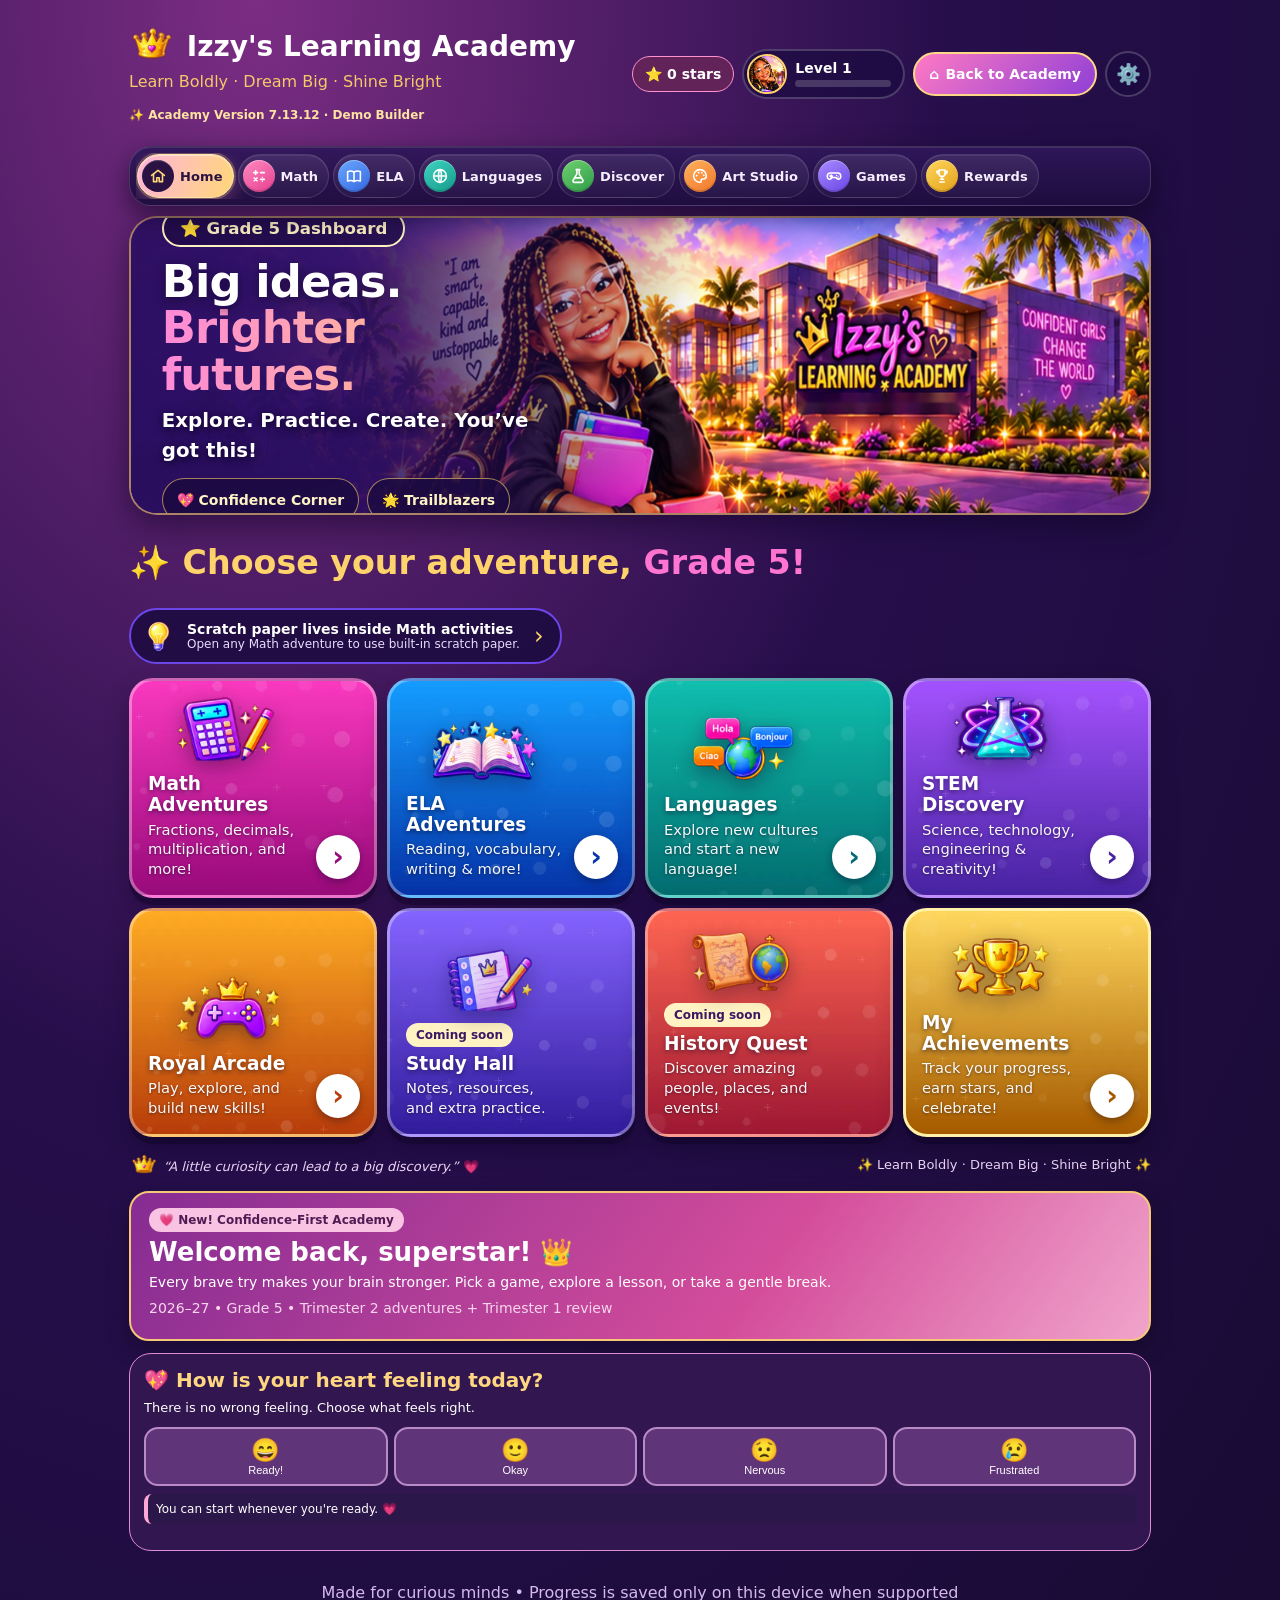
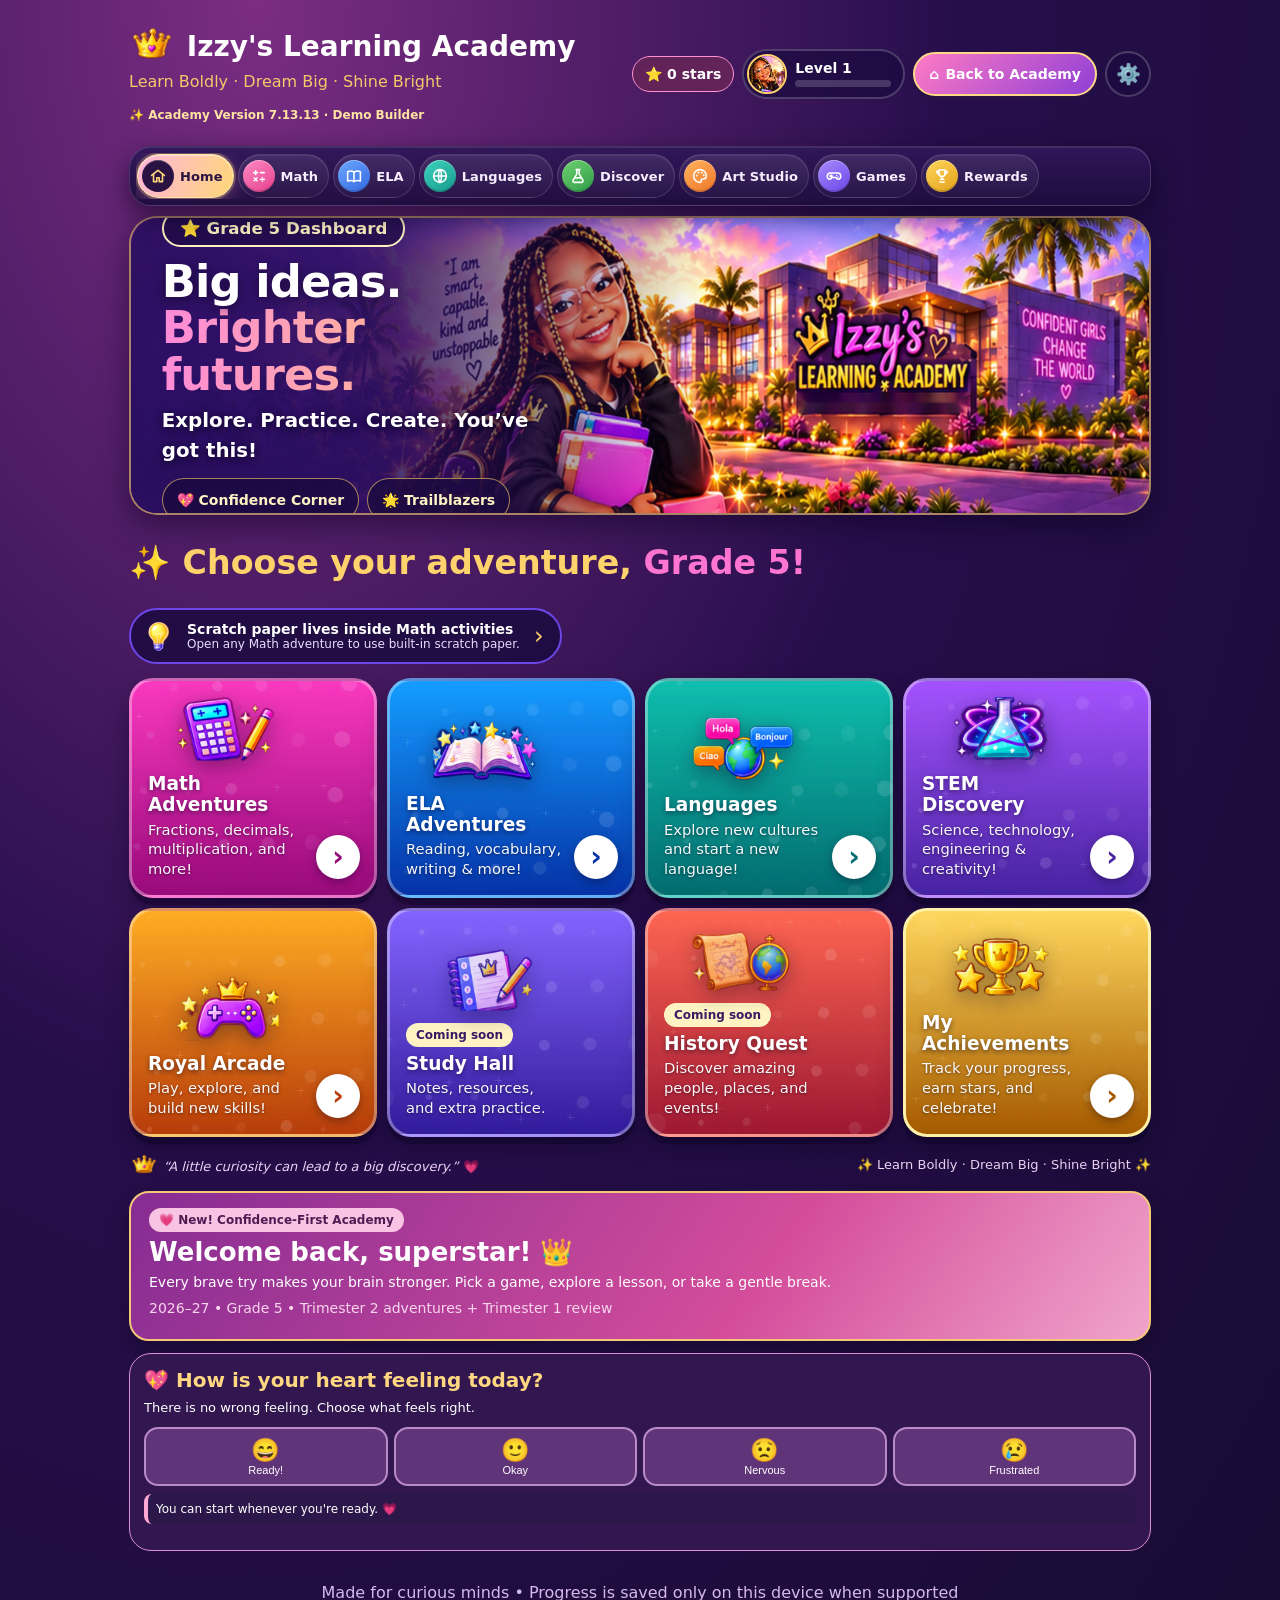
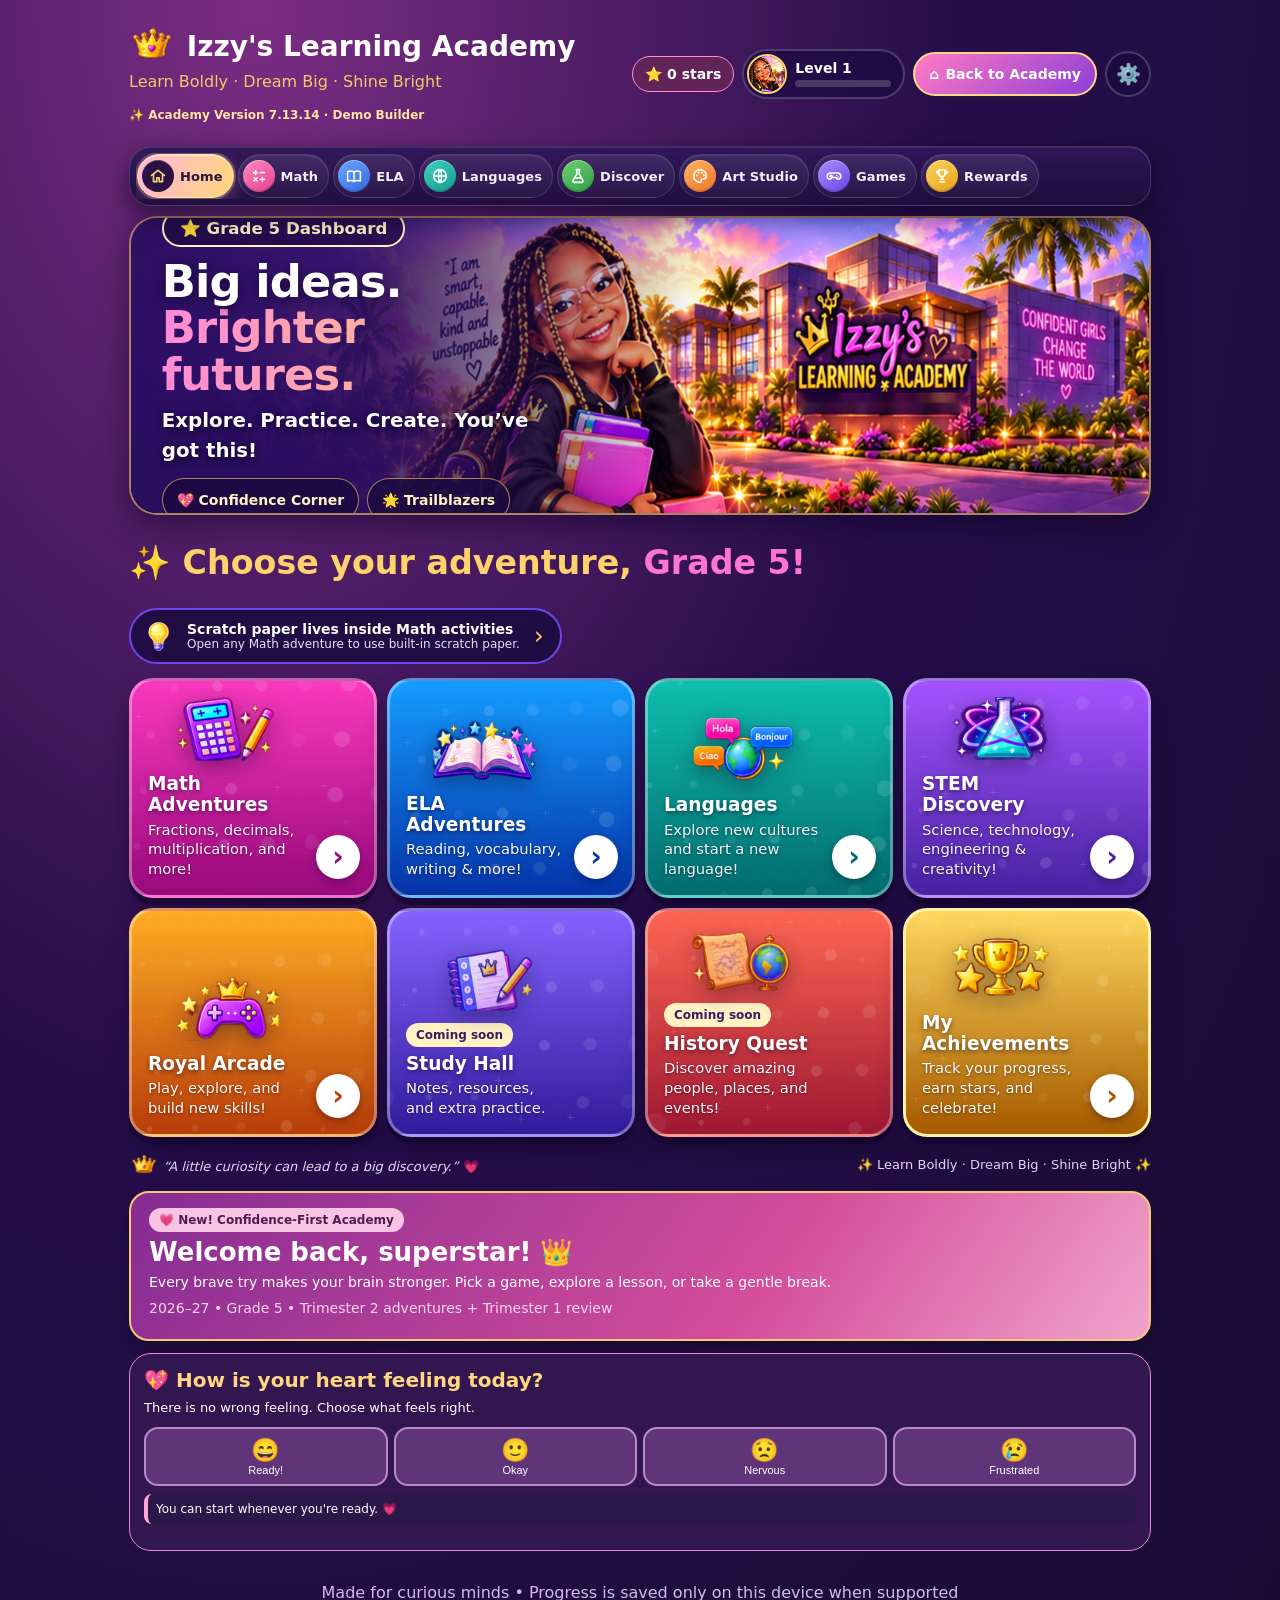
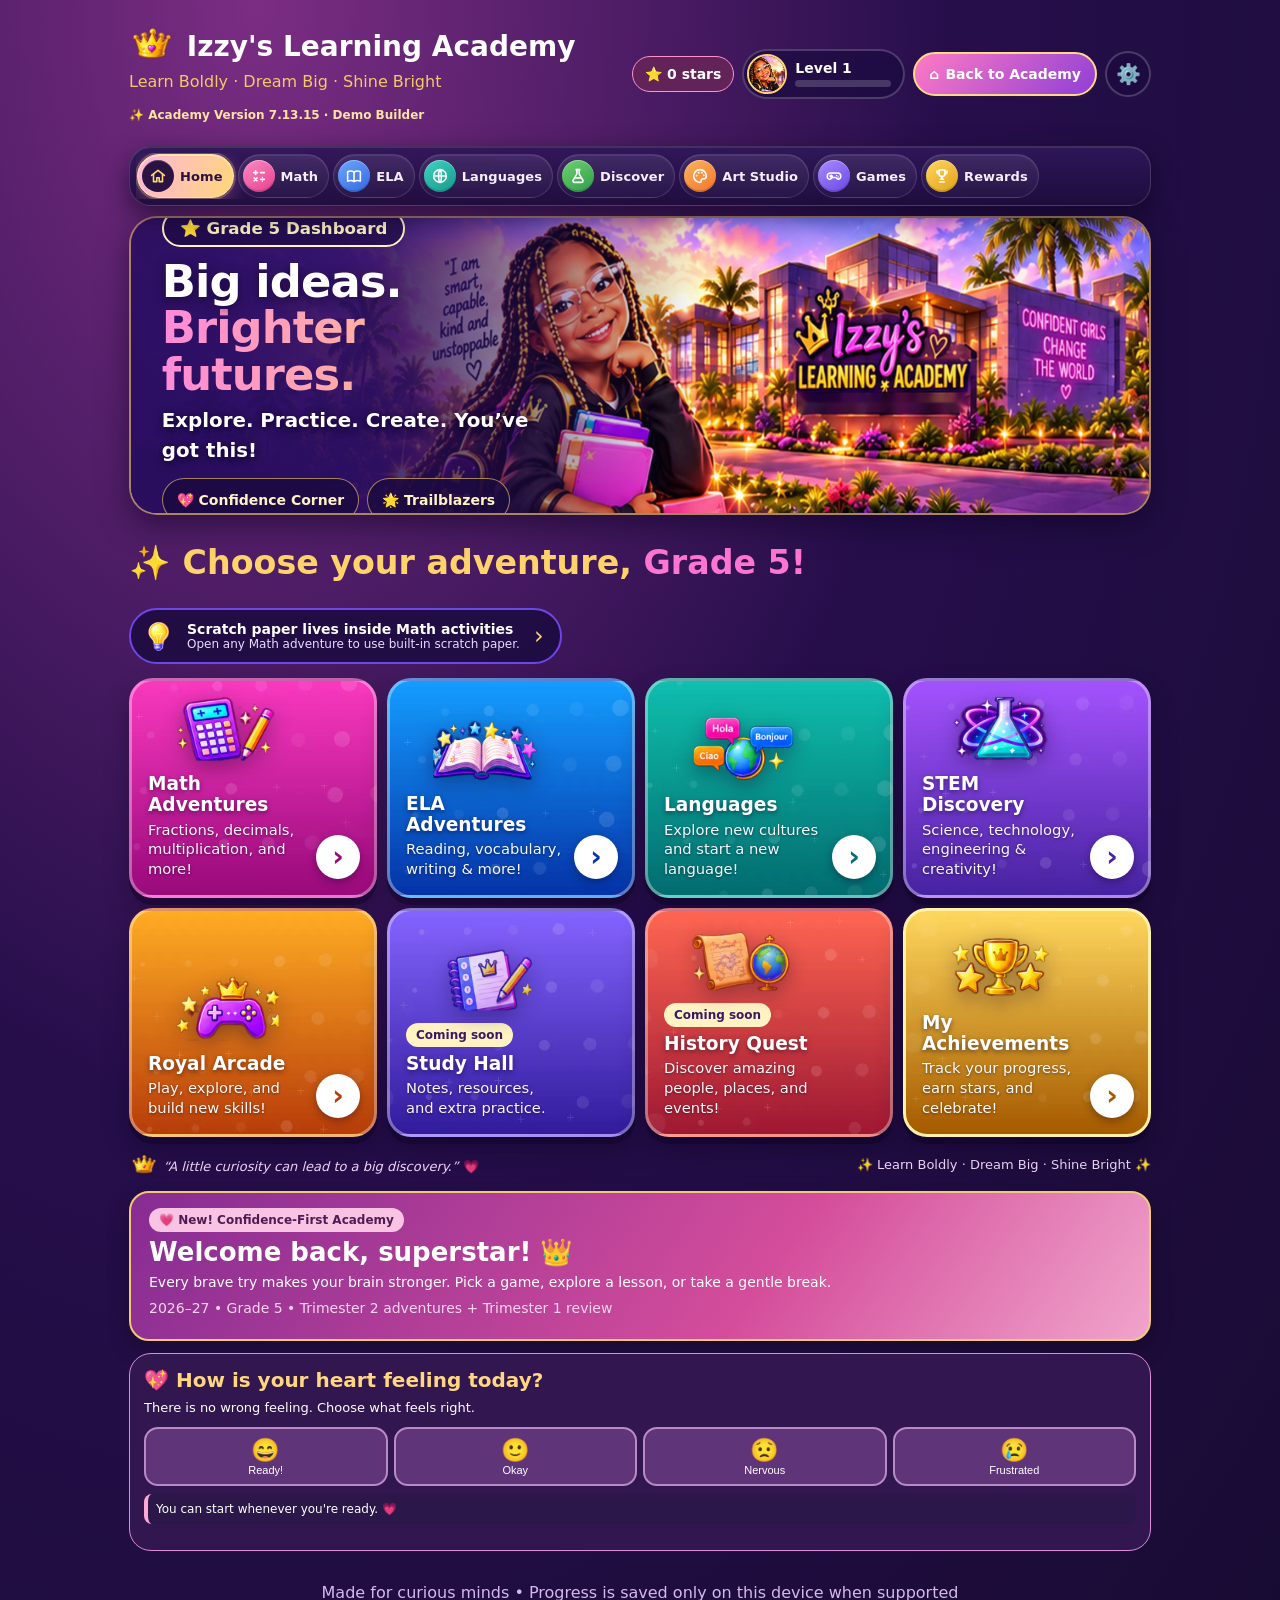
